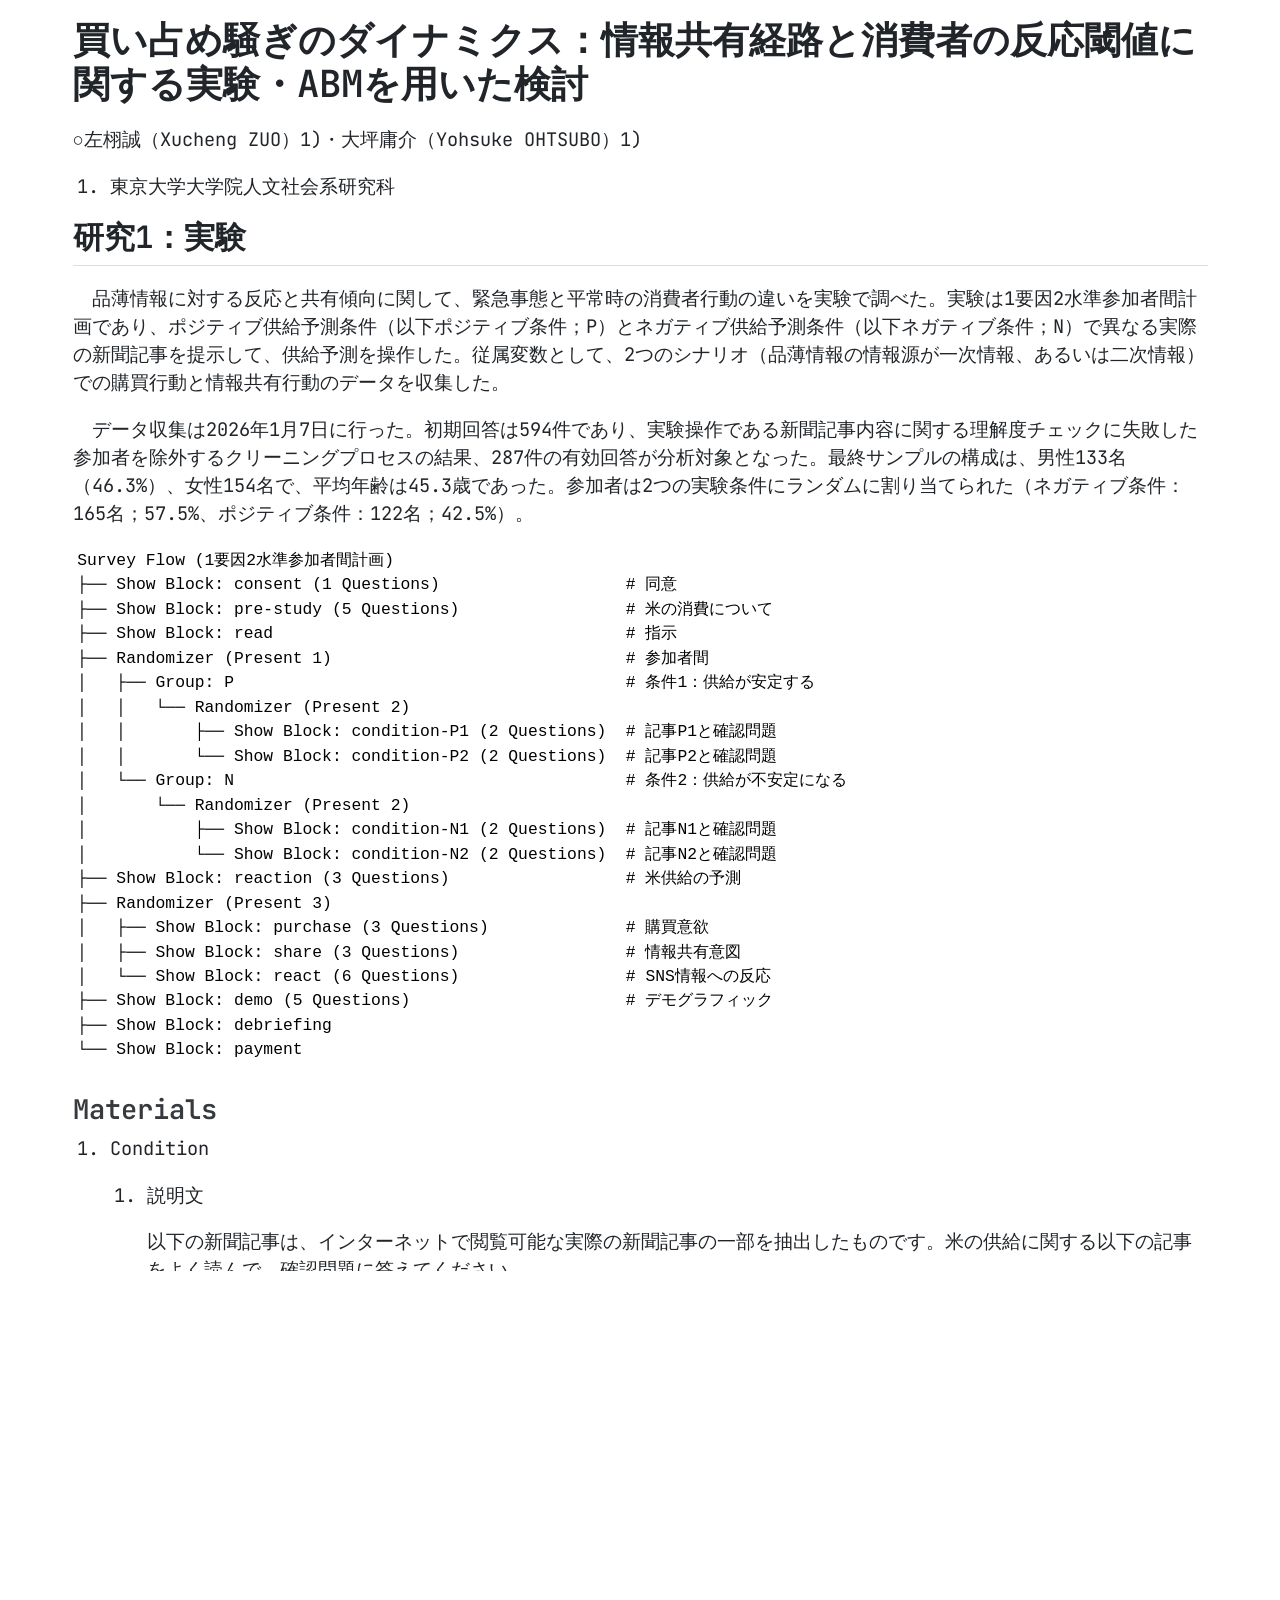
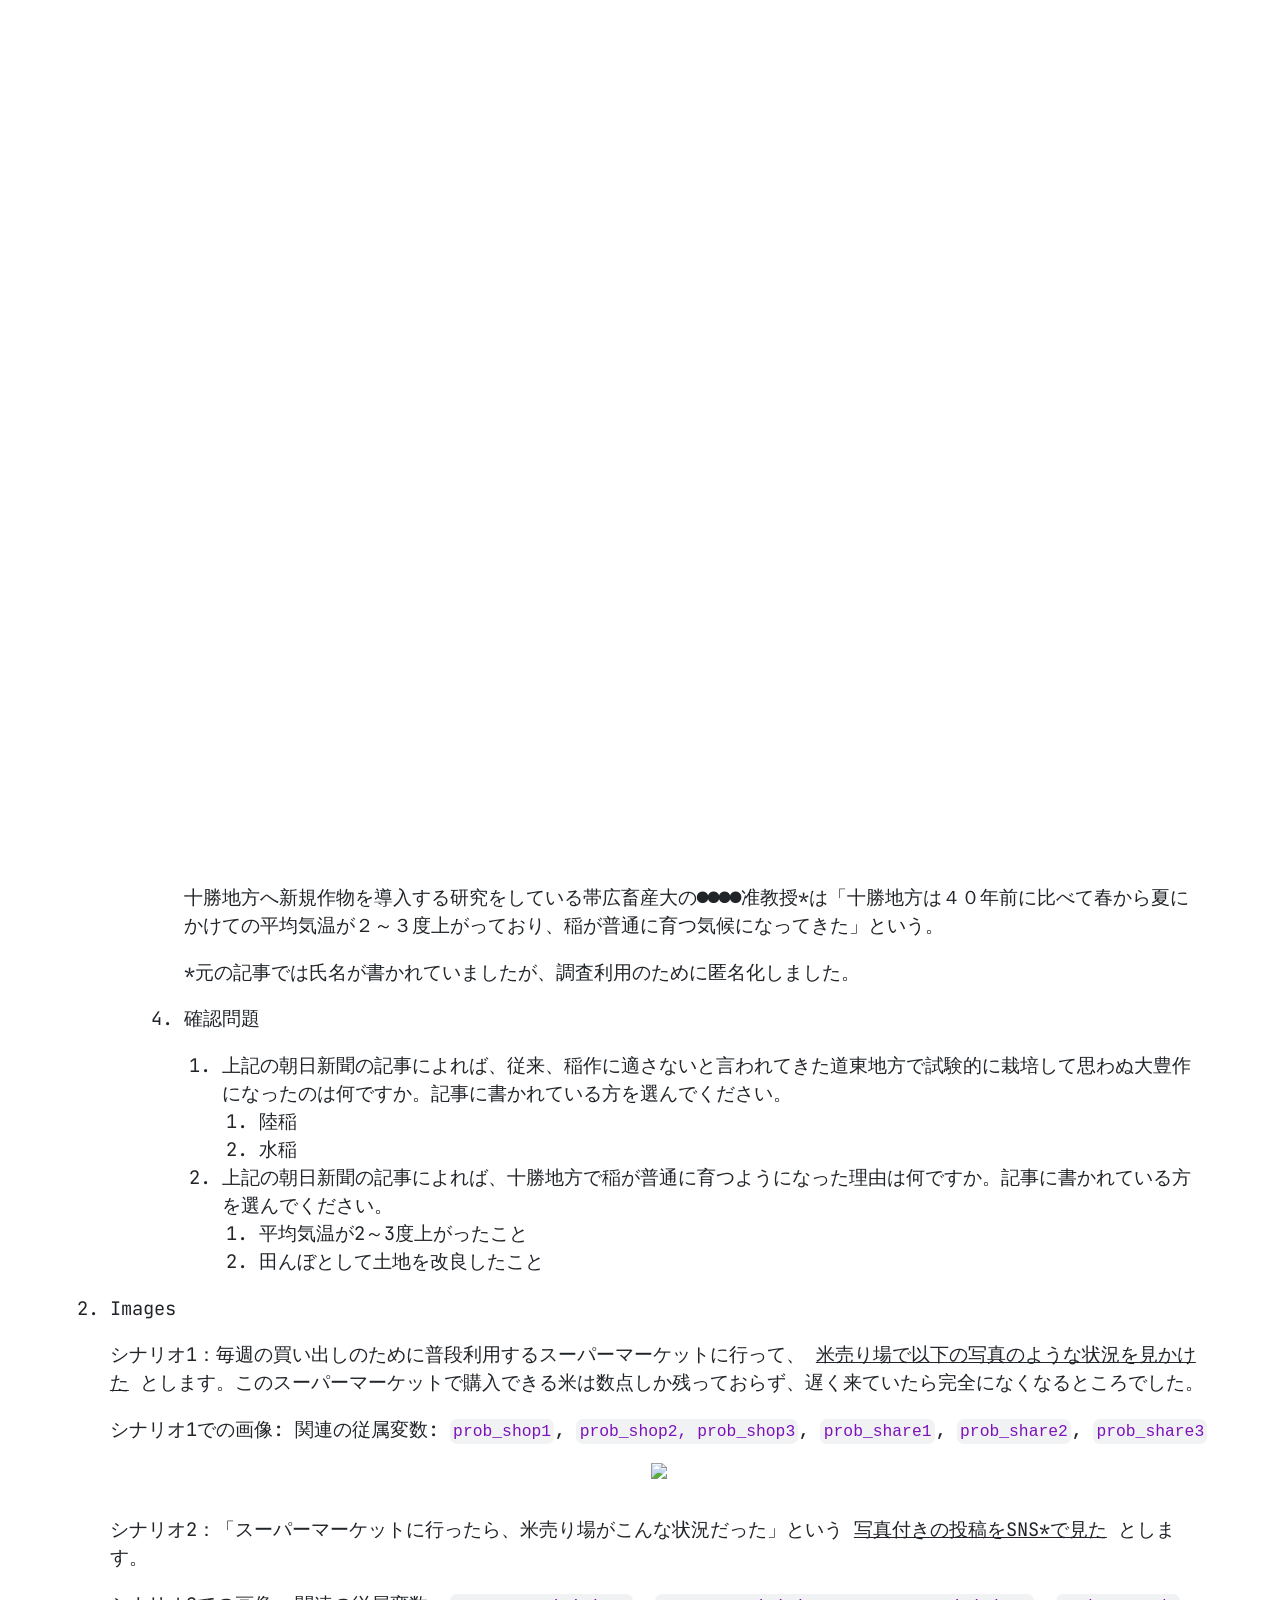
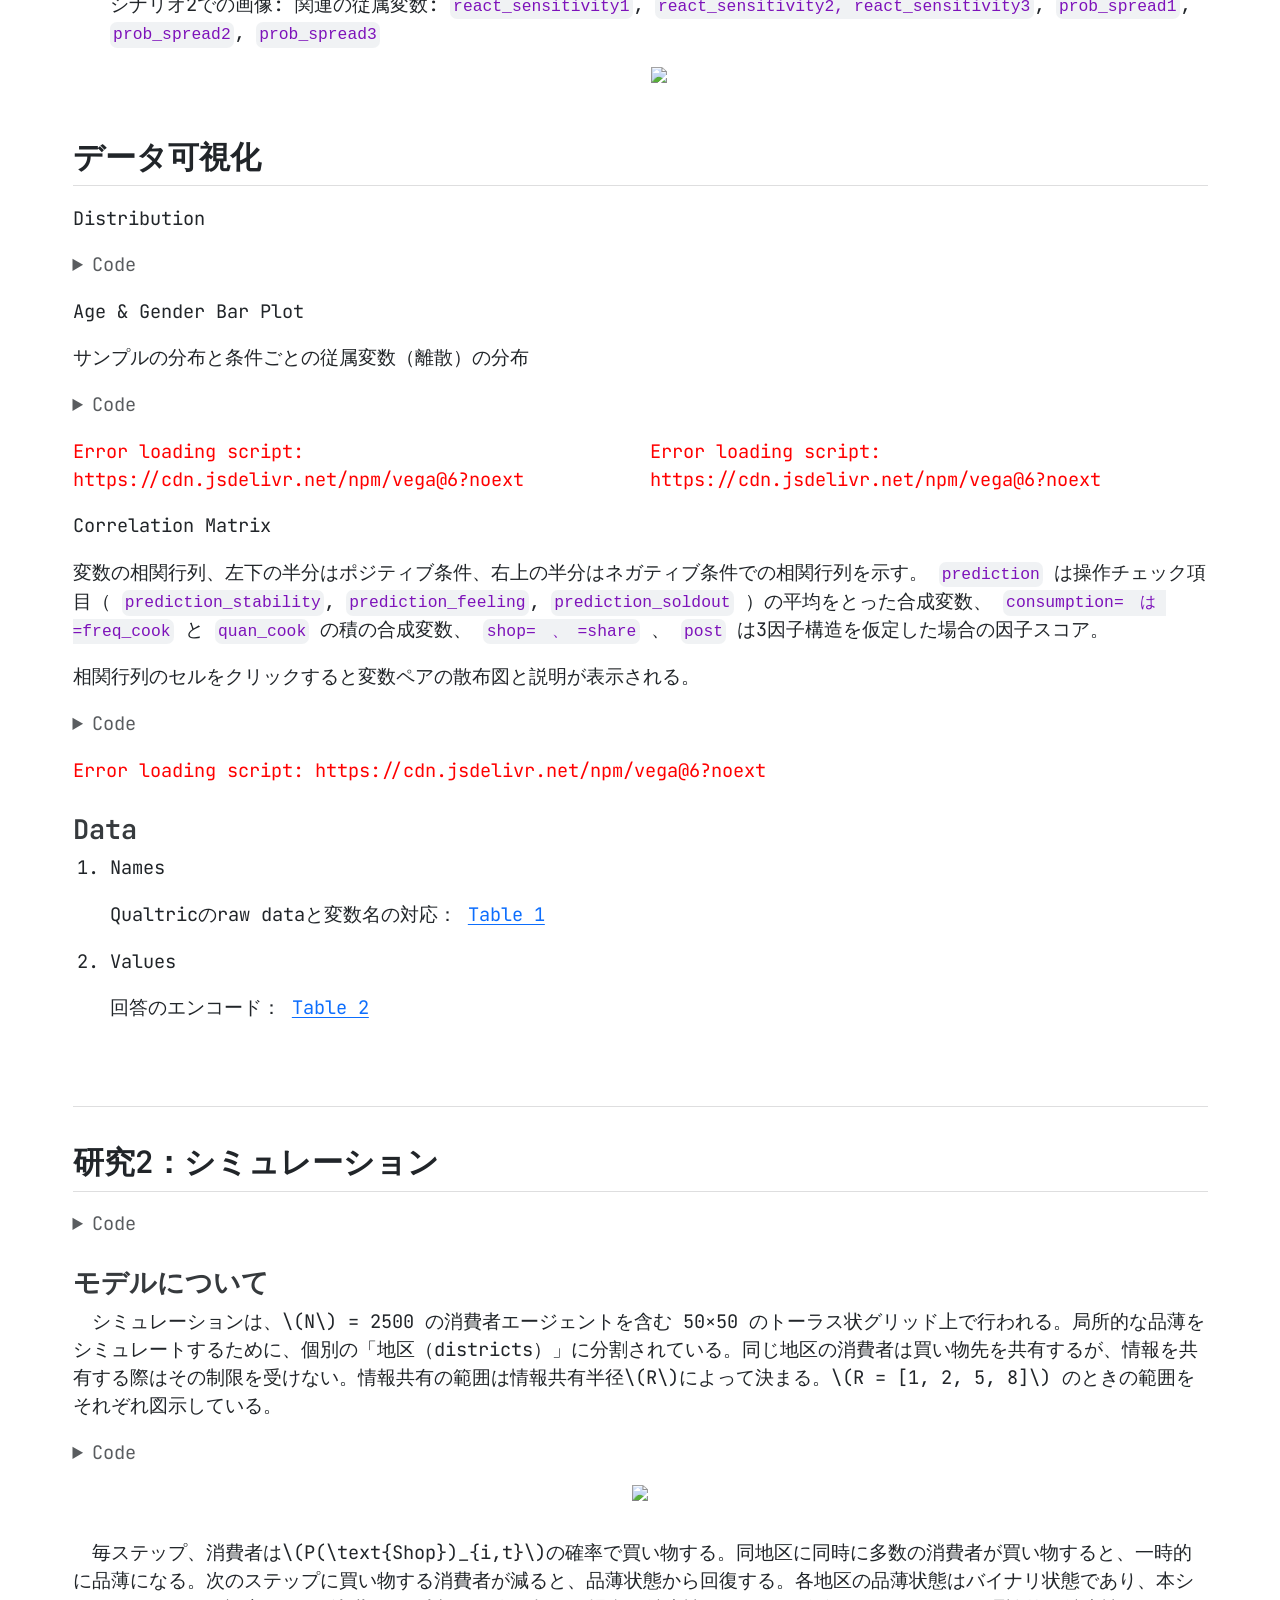
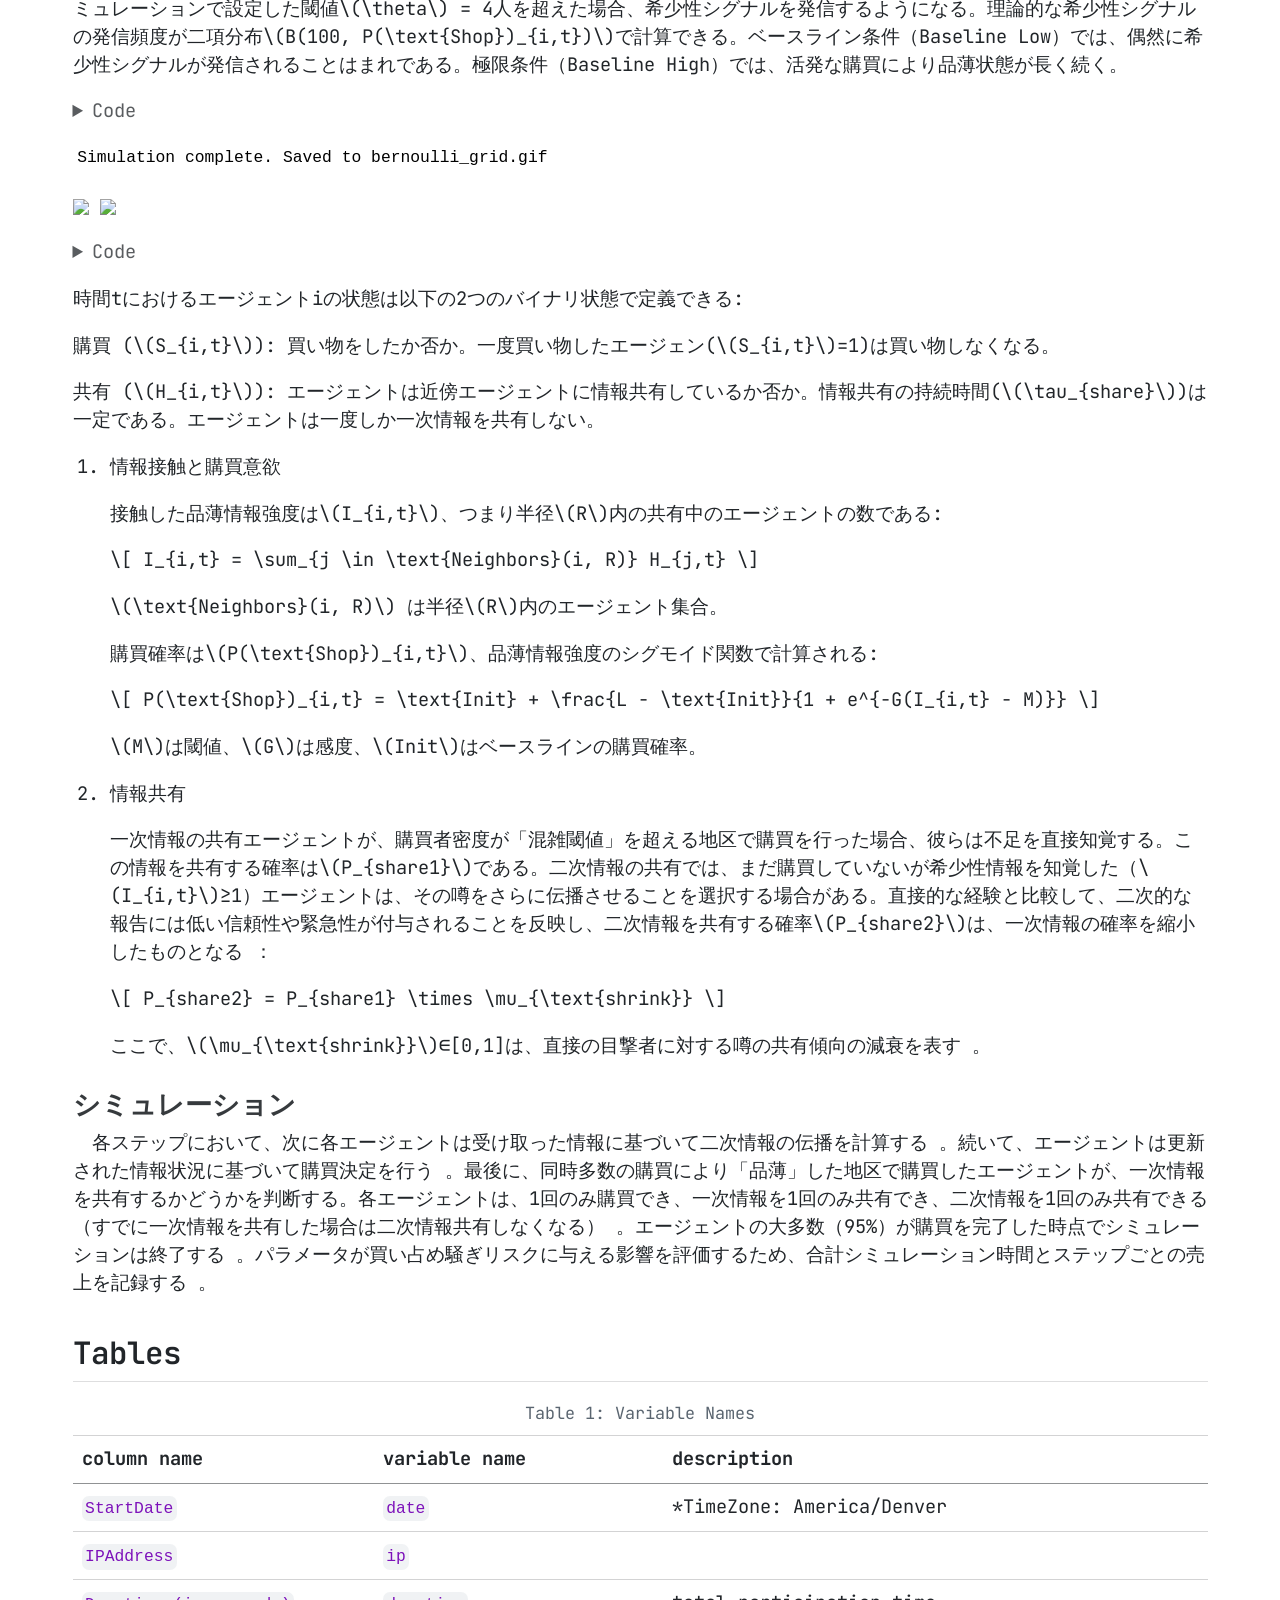
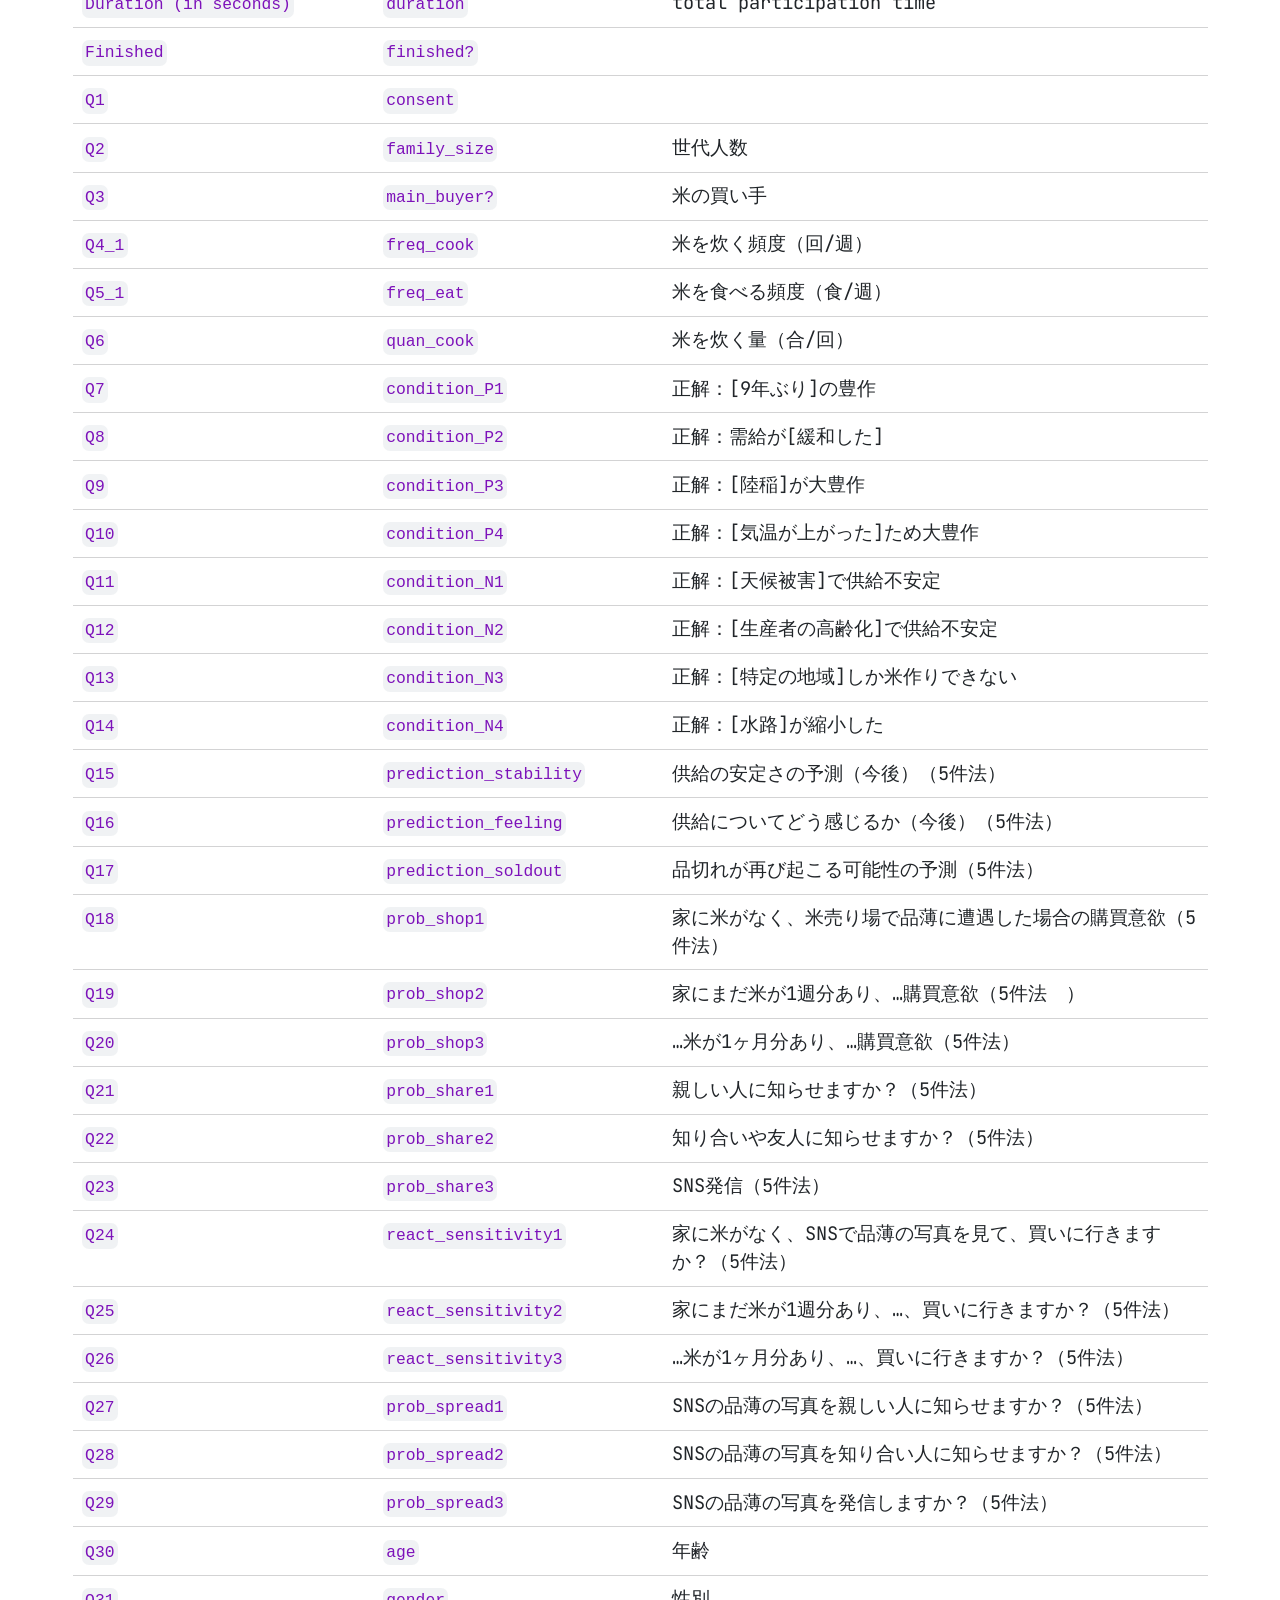
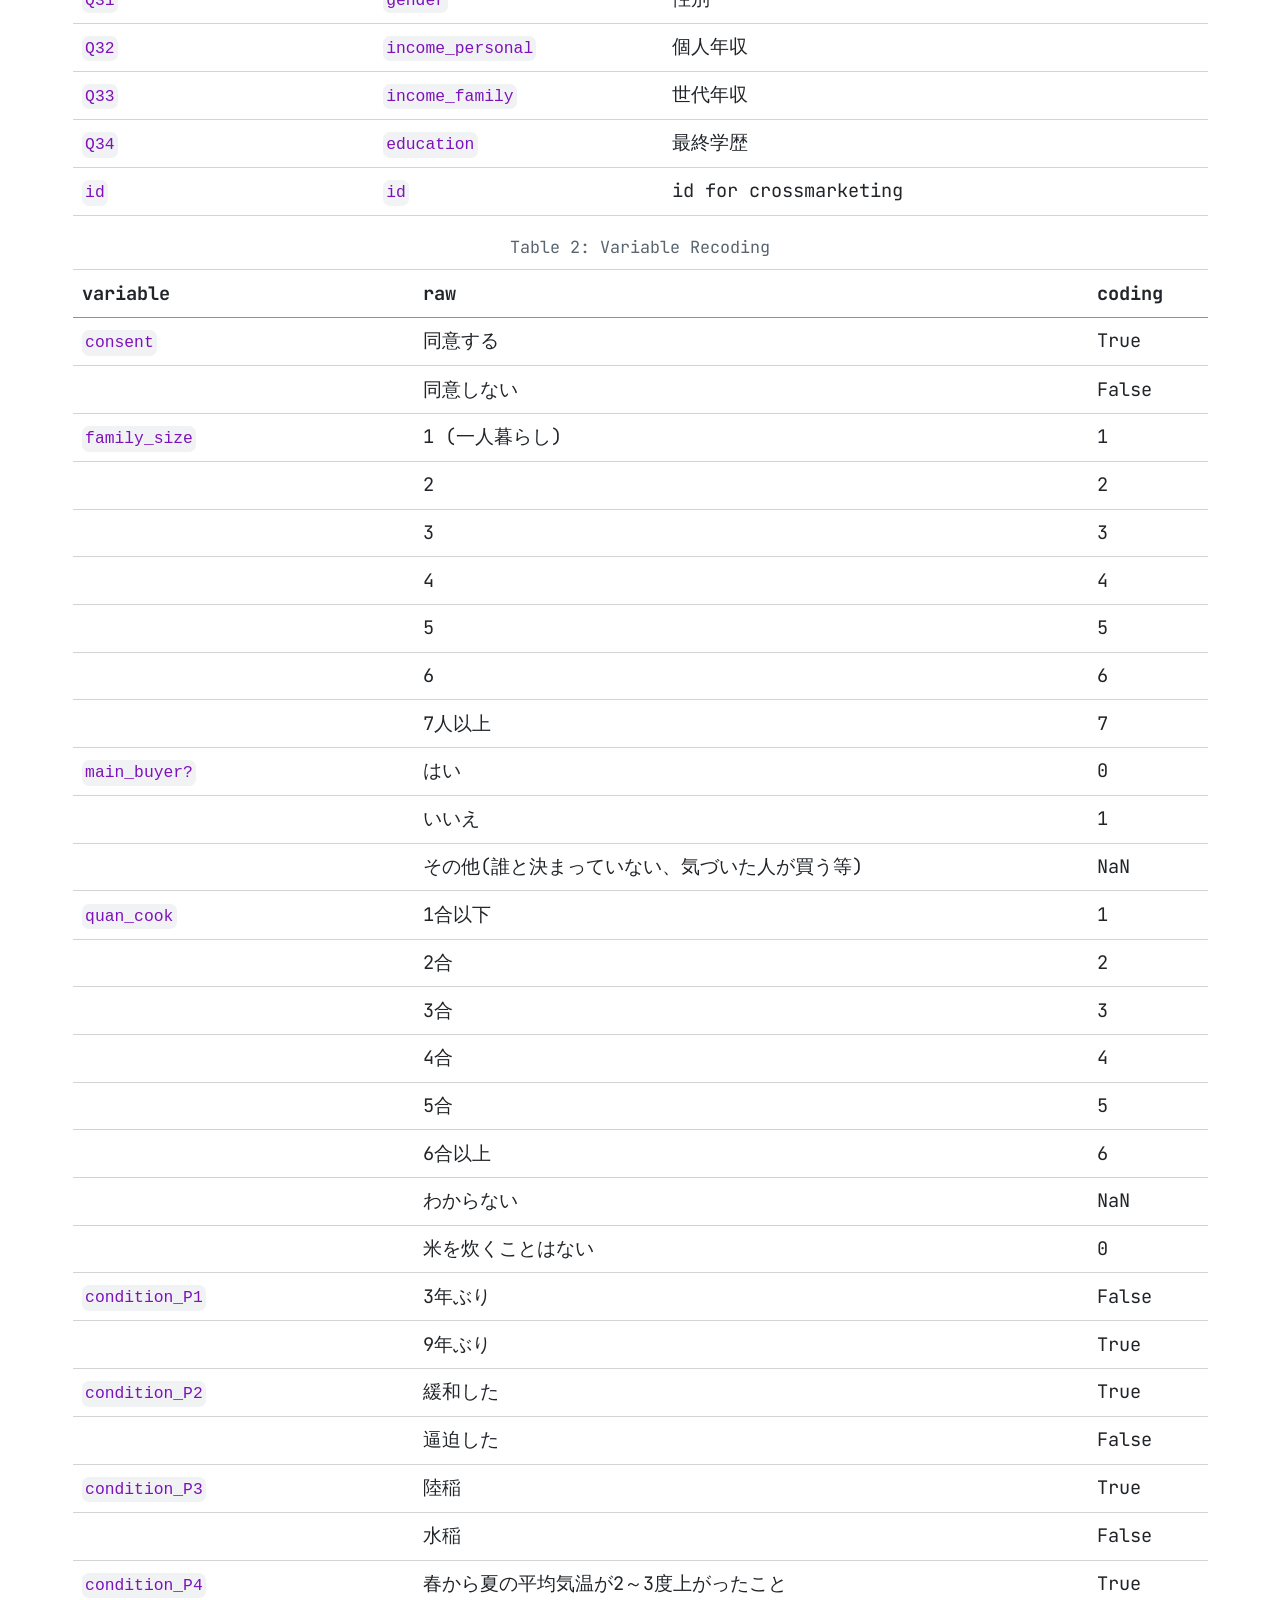
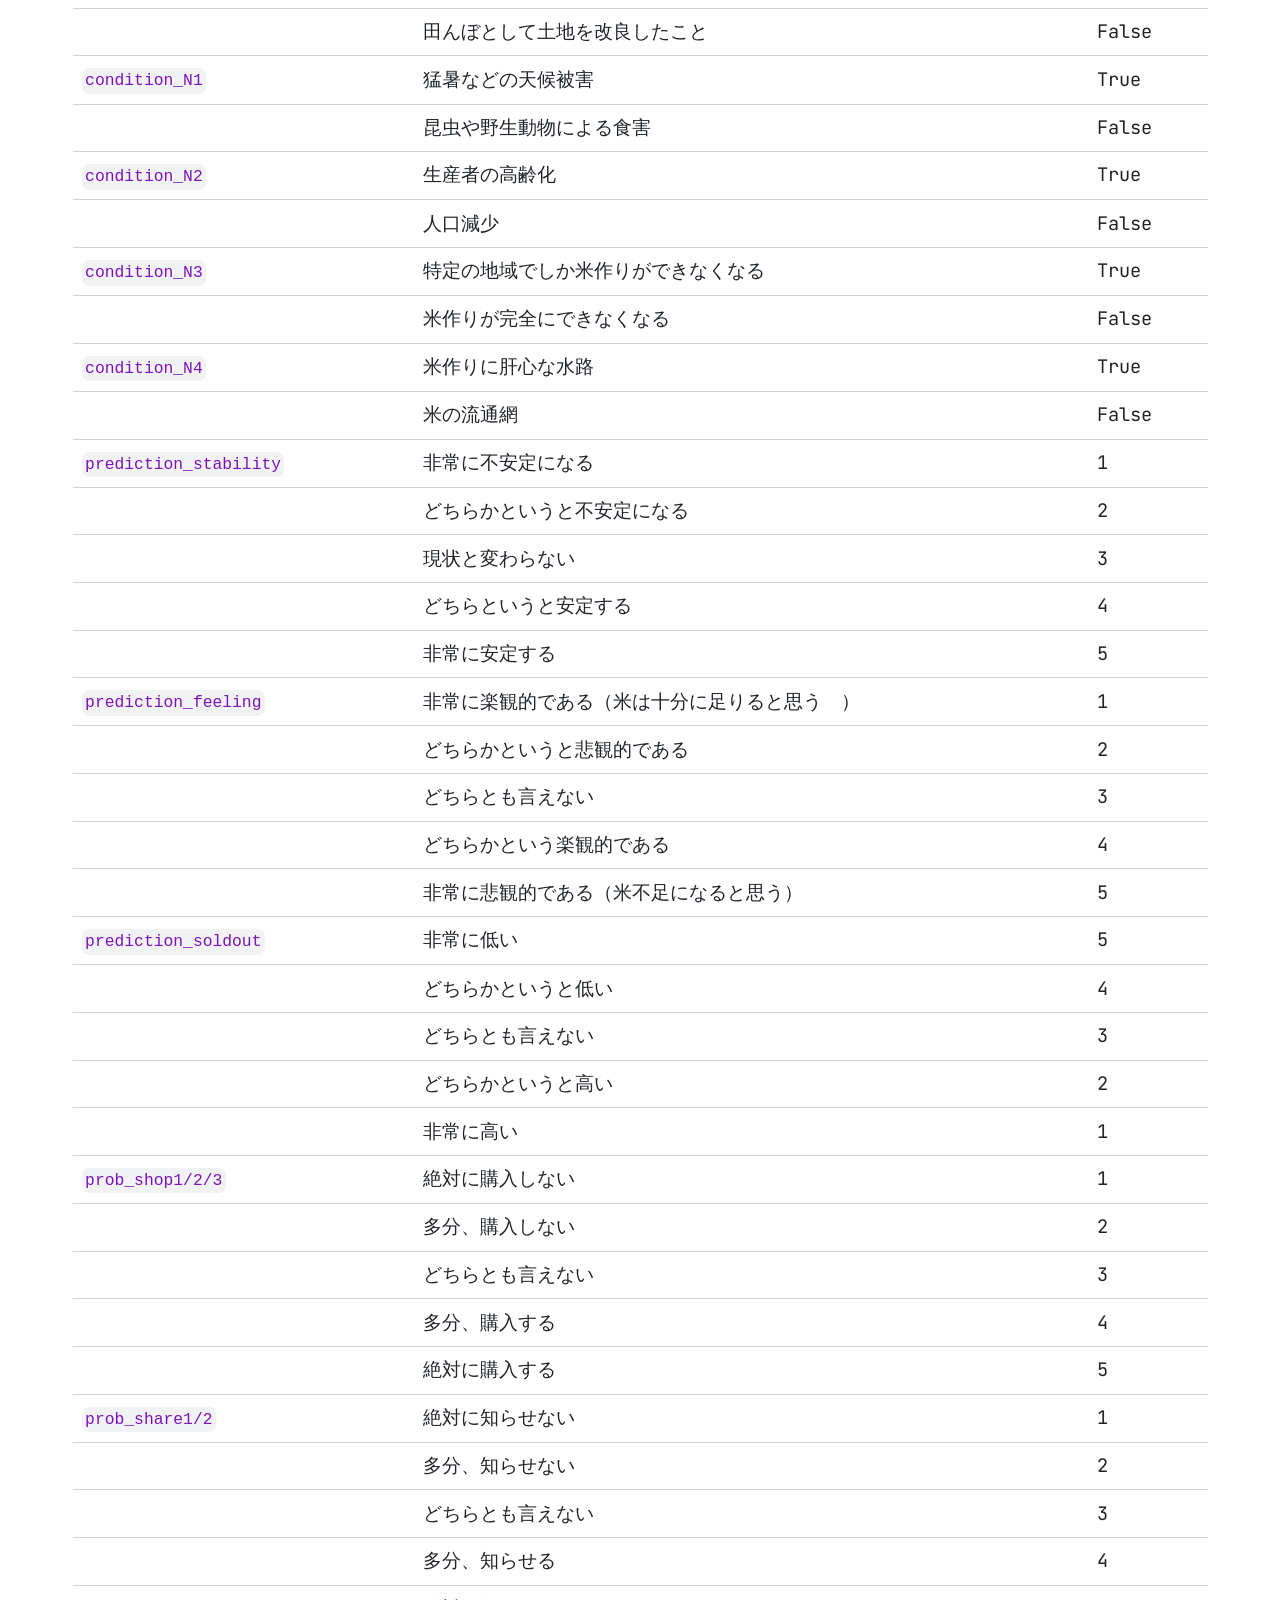
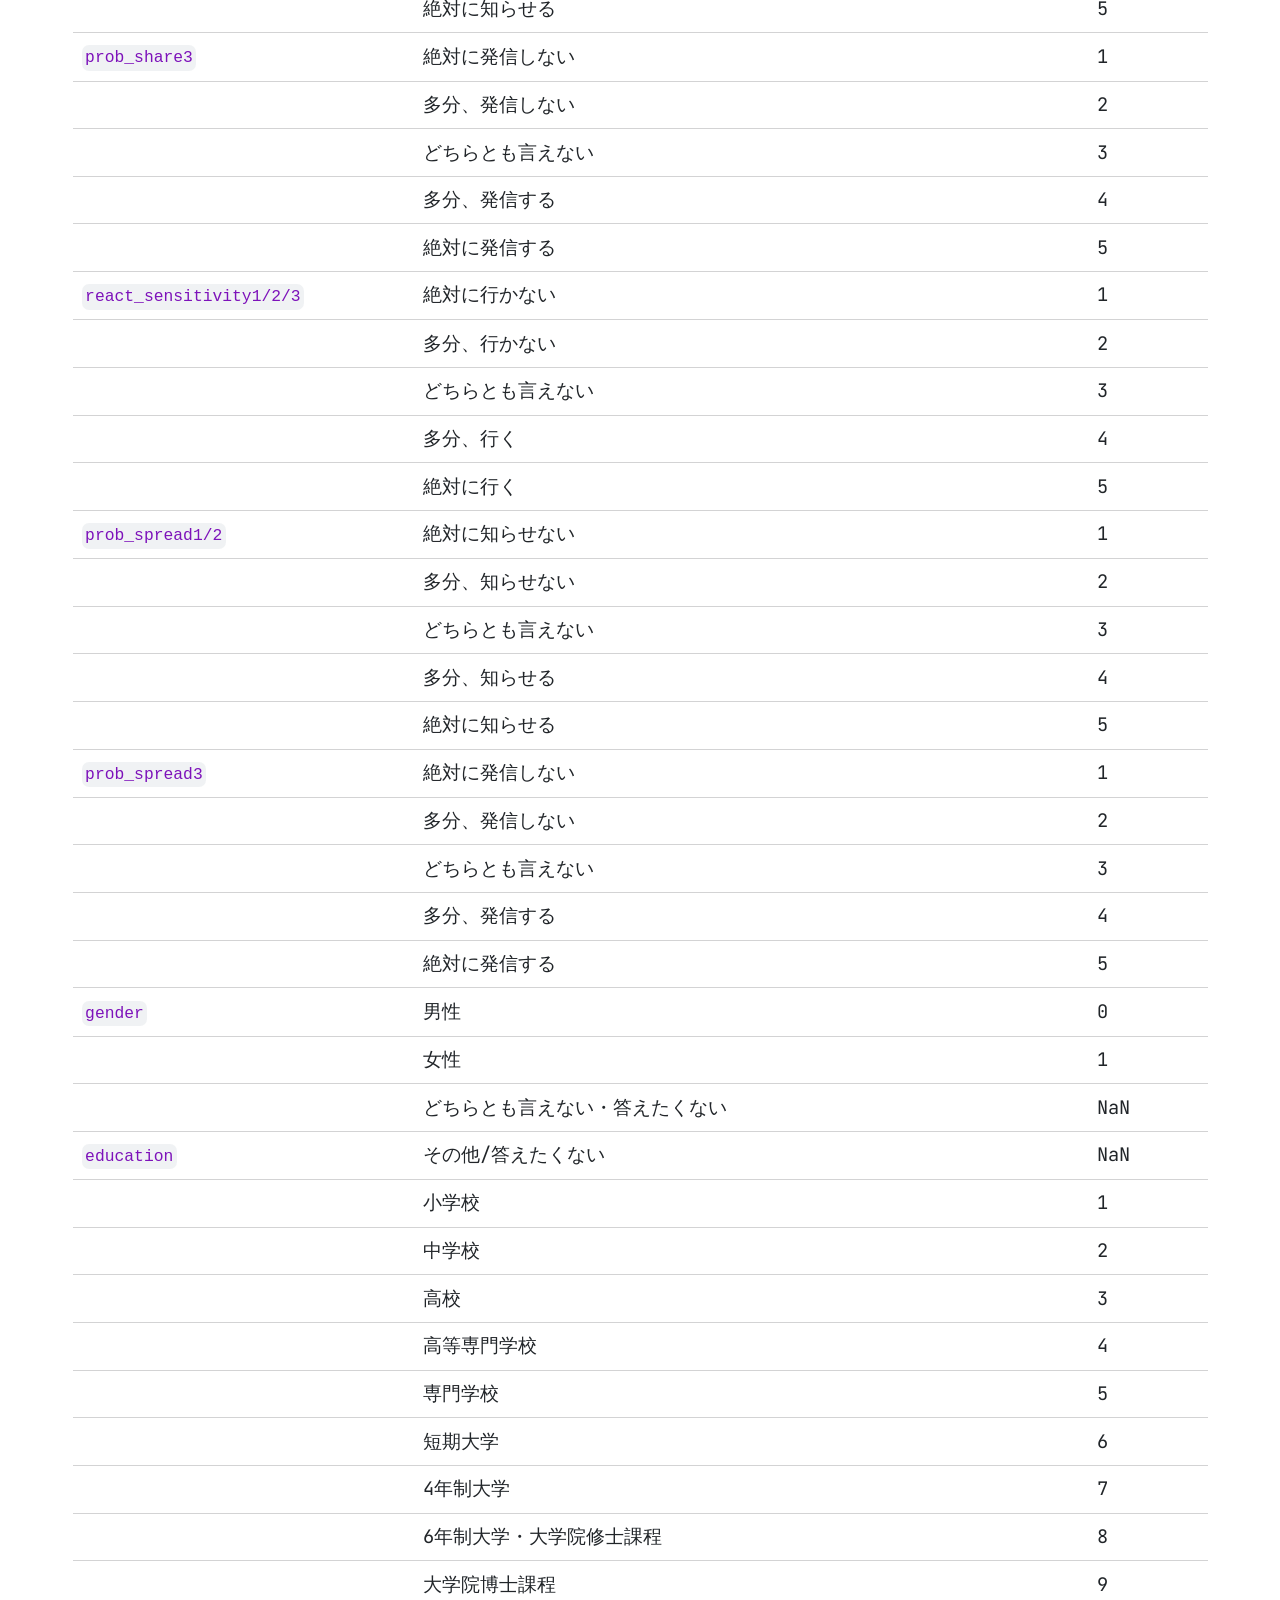
==== index.html @ 36f53fb5 "fix name and links" ====
<!DOCTYPE html>
<html xmlns="http://www.w3.org/1999/xhtml" lang="en" xml:lang="en"><head>

<meta charset="utf-8">
<meta name="generator" content="quarto-1.8.26">

<meta name="viewport" content="width=device-width, initial-scale=1.0, user-scalable=yes">


<title>index</title>
<style>
code{white-space: pre-wrap;}
span.smallcaps{font-variant: small-caps;}
div.columns{display: flex; gap: min(4vw, 1.5em);}
div.column{flex: auto; overflow-x: auto;}
div.hanging-indent{margin-left: 1.5em; text-indent: -1.5em;}
ul.task-list{list-style: none;}
ul.task-list li input[type="checkbox"] {
  width: 0.8em;
  margin: 0 0.8em 0.2em -1em; /* quarto-specific, see https://github.com/quarto-dev/quarto-cli/issues/4556 */ 
  vertical-align: middle;
}
/* CSS for syntax highlighting */
html { -webkit-text-size-adjust: 100%; }
pre > code.sourceCode { white-space: pre; position: relative; }
pre > code.sourceCode > span { display: inline-block; line-height: 1.25; }
pre > code.sourceCode > span:empty { height: 1.2em; }
.sourceCode { overflow: visible; }
code.sourceCode > span { color: inherit; text-decoration: inherit; }
div.sourceCode { margin: 1em 0; }
pre.sourceCode { margin: 0; }
@media screen {
div.sourceCode { overflow: auto; }
}
@media print {
pre > code.sourceCode { white-space: pre-wrap; }
pre > code.sourceCode > span { text-indent: -5em; padding-left: 5em; }
}
pre.numberSource code
  { counter-reset: source-line 0; }
pre.numberSource code > span
  { position: relative; left: -4em; counter-increment: source-line; }
pre.numberSource code > span > a:first-child::before
  { content: counter(source-line);
    position: relative; left: -1em; text-align: right; vertical-align: baseline;
    border: none; display: inline-block;
    -webkit-touch-callout: none; -webkit-user-select: none;
    -khtml-user-select: none; -moz-user-select: none;
    -ms-user-select: none; user-select: none;
    padding: 0 4px; width: 4em;
  }
pre.numberSource { margin-left: 3em;  padding-left: 4px; }
div.sourceCode
  {   }
@media screen {
pre > code.sourceCode > span > a:first-child::before { text-decoration: underline; }
}
</style>


<script src="https://cdn.jsdelivr.net/npm/jquery@3.5.1/dist/jquery.min.js" integrity="sha384-ZvpUoO/+PpLXR1lu4jmpXWu80pZlYUAfxl5NsBMWOEPSjUn/6Z/hRTt8+pR6L4N2" crossorigin="anonymous"></script><script src="index_files/libs/clipboard/clipboard.min.js"></script>
<script src="index_files/libs/quarto-html/quarto.js" type="module"></script>
<script src="index_files/libs/quarto-html/tabsets/tabsets.js" type="module"></script>
<script src="index_files/libs/quarto-html/axe/axe-check.js" type="module"></script>
<script src="index_files/libs/quarto-html/popper.min.js"></script>
<script src="index_files/libs/quarto-html/tippy.umd.min.js"></script>
<script src="index_files/libs/quarto-html/anchor.min.js"></script>
<link href="index_files/libs/quarto-html/tippy.css" rel="stylesheet">
<link href="index_files/libs/quarto-html/quarto-syntax-highlighting-587c61ba64f3a5504c4d52d930310e48.css" rel="stylesheet" id="quarto-text-highlighting-styles">
<script src="index_files/libs/bootstrap/bootstrap.min.js"></script>
<link href="index_files/libs/bootstrap/bootstrap-icons.css" rel="stylesheet">
<link href="index_files/libs/bootstrap/bootstrap-c8305aa1124e911d91c232827501b2ca.min.css" rel="stylesheet" append-hash="true" id="quarto-bootstrap" data-mode="light">
<script src="https://cdn.jsdelivr.net/npm/requirejs@2.3.6/require.min.js" integrity="sha384-c9c+LnTbwQ3aujuU7ULEPVvgLs+Fn6fJUvIGTsuu1ZcCf11fiEubah0ttpca4ntM sha384-6V1/AdqZRWk1KAlWbKBlGhN7VG4iE/yAZcO6NZPMF8od0vukrvr0tg4qY6NSrItx" crossorigin="anonymous"></script>

<script type="application/javascript">define('jquery', [],function() {return window.jQuery;})</script>
<link rel="preconnect" href="https://fonts.googleapis.com">
<link rel="preconnect" href="https://fonts.gstatic.com" crossorigin="">
<link href="https://fonts.googleapis.com/css2?family=JetBrains+Mono:wght@400;700&amp;family=Noto+Sans+JP:wght@400;700&amp;display=swap" rel="stylesheet">

<style>
  div.cell-output pre, 
  div.cell-output-stdout code {
    white-space: pre-wrap !important;
    word-break: break-word !important;
  }
  .dataTables_wrapper table td,
  .dataTables_wrapper table th {
    font-size: 0.85em !important; 
  }
  .dataTables_wrapper .dataTables_length,
  .dataTables_wrapper .dataTables_filter, 
  .dataTables_wrapper .dataTables_info, 
  .dataTables_wrapper .dataTables_paginate {
    font-size: 0.8em !important; 
  }
</style>

  <script src="https://cdnjs.cloudflare.com/polyfill/v3/polyfill.min.js?features=es6"></script>
  <script src="https://cdn.jsdelivr.net/npm/mathjax@3/es5/tex-chtml-full.js" type="text/javascript"></script>

<script type="text/javascript">
const typesetMath = (el) => {
  if (window.MathJax) {
    // MathJax Typeset
    window.MathJax.typeset([el]);
  } else if (window.katex) {
    // KaTeX Render
    var mathElements = el.getElementsByClassName("math");
    var macros = [];
    for (var i = 0; i < mathElements.length; i++) {
      var texText = mathElements[i].firstChild;
      if (mathElements[i].tagName == "SPAN" && texText && texText.data) {
        window.katex.render(texText.data, mathElements[i], {
          displayMode: mathElements[i].classList.contains('display'),
          throwOnError: false,
          macros: macros,
          fleqn: false
        });
      }
    }
  }
}
window.Quarto = {
  typesetMath
};
</script>

<link rel="stylesheet" href="../styles.css">
</head>

<body class="quarto-light">

<div id="quarto-content" class="page-columns page-rows-contents page-layout-full">

<main class="content column-page" id="quarto-document-content">

<header id="title-block-header" class="quarto-title-block default">
<div class="quarto-title">
<h1 class="title">買い占め騒ぎのダイナミクス：情報共有経路と消費者の反応閾値に関する実験・ABMを用いた検討</h1>
</div>



<div class="quarto-title-meta column-page">

    
  
    
  </div>
  


</header>


<p>○左栩誠（Xucheng ZUO）1)・大坪庸介（Yohsuke OHTSUBO）1)</p>
<ol type="1">
<li>東京大学大学院人文社会系研究科</li>
</ol>
<section id="研究1実験" class="level2">
<h2 class="anchored" data-anchor-id="研究1実験">研究1：実験</h2>
<p>　品薄情報に対する反応と共有傾向に関して、緊急事態と平常時の消費者行動の違いを実験で調べた。実験は1要因2水準参加者間計画であり、ポジティブ供給予測条件（以下ポジティブ条件；P）とネガティブ供給予測条件（以下ネガティブ条件；N）で異なる実際の新聞記事を提示して、供給予測を操作した。従属変数として、2つのシナリオ（品薄情報の情報源が一次情報、あるいは二次情報）での購買行動と情報共有行動のデータを収集した。</p>
<p>　データ収集は2026年1月7日に行った。初期回答は594件であり、実験操作である新聞記事内容に関する理解度チェックに失敗した参加者を除外するクリーニングプロセスの結果、287件の有効回答が分析対象となった。最終サンプルの構成は、男性133名（46.3%）、女性154名で、平均年齢は45.3歳であった。参加者は2つの実験条件にランダムに割り当てられた（ネガティブ条件：165名；57.5%、ポジティブ条件：122名；42.5%）。</p>
<pre class="example"><code>Survey Flow (1要因2水準参加者間計画)
├── Show Block: consent (1 Questions)                   # 同意
├── Show Block: pre-study (5 Questions)                 # 米の消費について
├── Show Block: read                                    # 指示
├── Randomizer (Present 1)                              # 参加者間
│   ├── Group: P                                        # 条件1：供給が安定する
│   │   └── Randomizer (Present 2)
│   │       ├── Show Block: condition-P1 (2 Questions)  # 記事P1と確認問題
│   │       └── Show Block: condition-P2 (2 Questions)  # 記事P2と確認問題
│   └── Group: N                                        # 条件2：供給が不安定になる
│       └── Randomizer (Present 2)
│           ├── Show Block: condition-N1 (2 Questions)  # 記事N1と確認問題
│           └── Show Block: condition-N2 (2 Questions)  # 記事N2と確認問題
├── Show Block: reaction (3 Questions)                  # 米供給の予測
├── Randomizer (Present 3)
│   ├── Show Block: purchase (3 Questions)              # 購買意欲
│   ├── Show Block: share (3 Questions)                 # 情報共有意図
│   └── Show Block: react (6 Questions)                 # SNS情報への反応
├── Show Block: demo (5 Questions)                      # デモグラフィック
├── Show Block: debriefing
└── Show Block: payment</code></pre>
<section id="materials" class="level3">
<h3 class="anchored" data-anchor-id="materials">Materials</h3>
<ol type="1">
<li><p>Condition</p>
<ol type="1">
<li><p>説明文</p>
<p>以下の新聞記事は、インターネットで閲覧可能な実際の新聞記事の一部を抽出したものです。米の供給に関する以下の記事をよく読んで、確認問題に答えてください。</p></li>
<li><p>ネガティブ</p>
<ol type="1">
<li><p>新米、増産下の値上がり 5キロ4000円台定着、供給リスク常態化</p>
<blockquote class="blockquote">
<p>Last access: 2025/11/24 URL: <a href="https://www.nikkei.com/article/DGKKZO92011740X11C25A0EA4000/" class="uri">https://www.nikkei.com/article/DGKKZO92011740X11C25A0EA4000/</a></p>
</blockquote>
<p>2025年10月18日 日本経済新聞 朝刊 5ページ</p>
<p>2025年産米の流通が本格化している。(中略)猛暑などで収穫量が見通しにくい年が続くうえ、農業人口も減少に歯止めがかからず供給リスクが常態化する。</p>
<p>(中略)</p>
<p>安定供給が年々見通しにくくなるとの懸念が背景にある。主産地は猛暑など天候被害に毎年見舞われ、収穫量の見極めが難しくなった。生産基盤もほころびつつある。高齢化でコメ作りの担い手の減少が止まらない。農水省によると、基幹的農業従事者数は24年が111万4000人。2000年(240万人)の半数以下だ。</p>
<p>(後略)</p></li>
<li><p>確認問題</p>
<ol type="1">
<li>上記の日本経済新聞の記事によれば、米の収穫量の見極めが難しくなったのはなぜですか。記事に書かれている方を選んでください。
<ol type="1">
<li>昆虫や野生動物による食害</li>
<li>猛暑などの天候被害</li>
</ol></li>
<li>上記の日本経済新聞の記事によれば、「コメ作りの担い手」が減少している原因は何ですか。記事に書かれている方を選んでください。
<ol type="1">
<li>生産者の高齢化</li>
<li>若者の農業離れ</li>
</ol></li>
</ol></li>
<li><p>平野部の米作、将来は不可能？　猛暑で適温超え　三重大研究グループ調査　／三重県</p>
<blockquote class="blockquote">
<p>Last access: 2025/11/25 URL: <a href="https://www.asahi.com/articles/ASTBG03NGTBGONFB004M.html" class="uri">https://www.asahi.com/articles/ASTBG03NGTBGONFB004M.html</a></p>
</blockquote>
<p>2025年10月15日 朝日新聞 朝刊 三重全県・１地方 025ページ</p>
<p>これ以上、温暖化が進むと、県内では将来、特定の地域でしか米作りができなくなるかもしれない。そんなデータを、三重大学大学院生物資源学研究科の●●●●教授*（作物学）の研究グループがまとめた。</p>
<p>（中略）</p>
<p>●●教授は「コシヒカリの場合、成長に最適な平均気温は２４～２５度程度。平野部では明らかに上回っており、今後も異常気象が続くと平野部での米作はますます困難になる」と危機感を抱く。</p>
<p>（中略）</p>
<p>政府の減反政策に伴い、肝心な水路の規模は縮小化してきた。●●教授は「現在の米作システムで増産につなげられるかどうかは難しい。点在している農地を集約化し、水を有効活用できる仕組みを整えるなど、安定的な食糧供給に向けて、米作システムを改めて見直す必要がある」と提案している。</p>
<p>*元の記事では氏名が書かれていましたが、調査利用のために匿名化しました。</p></li>
<li><p>確認問題</p>
<ol type="1">
<li>上記の朝日新聞の記事によれば、温暖化が進むと三重県での米作りにどのような影響が出ますか。記事に書かれている方を選んでください。
<ol type="1">
<li>特定の地域でしか米作りができなくなる</li>
<li>米作りが完全にできなくなる</li>
</ol></li>
<li>上記の朝日新聞の記事によれば、減反政策により三重県内で縮小化してきたのは何ですか。記事に書かれている方を選んでください。
<ol type="1">
<li>米作りに肝心な水路</li>
<li>米の流通網</li>
</ol></li>
</ol></li>
</ol></li>
<li><p>ポジティブ</p>
<ol type="1">
<li><p>コメ価格に先安観、10月見通し指数、需給緩和で、4カ月ぶり低水準</p>
<blockquote class="blockquote">
<p>Last access: 2025/11/25 URL: <a href="https://www.nikkei.com/article/DGKKZO92495280Q5A111C2QM8000/" class="uri">https://www.nikkei.com/article/DGKKZO92495280Q5A111C2QM8000/</a></p>
</blockquote>
<p>2025年11月11日 日本経済新聞 朝刊 23ページ</p>
<p>(中略)</p>
<p>2025年産米の収穫量が前年比で大幅増となる見通しとなり、需給が緩和し価格が下がるとの見方が広がった。農林水産省が10月発表した25年産の主食用米の収穫量見通しは前年比10.1%増の747万7000トン(1.7ミリメートルのふるい目幅ベース)だった。16年産(749万6000トン)以来、9年ぶりの高水準となる。</p>
<p>(中略)</p>
<p>向こう3ヵ月の需給見通し判断DIは35だった。前月から10ポイント低下し、22年3月調査(34)以来、3年7カ月ぶりの低水準だった。低下は2カ月連続。需給DIは100に近づくほど逼迫(ひっぱく)し、0に近づくほど緩和を意味する。</p></li>
<li><p>確認問題</p>
<ol type="1">
<li>上記の日本経済新聞の記事によれば、2025年産米の収穫量は何年ぶりの高水準になりますか。正しい方を選んでください。
<ol type="1">
<li>3年ぶり</li>
<li>9年ぶり</li>
</ol></li>
<li>上記の日本経済新聞の記事によれば、需要見通し判断DIが前月から10ポイント低下したとあります。これは需給がどうなったということですか。正しい方を選んでください。
<ol type="1">
<li>緩和した</li>
<li>逼迫した</li>
</ol></li>
</ol></li>
<li><p>道東、「陸稲」栽培に熱視線　冷涼な気候でも一定の収穫量確保　／北海道</p>
<blockquote class="blockquote">
<p>Last access: 2025/11/25 URL: <a href="https://www.asahi.com/articles/ASTBG3HJLTBGIIPE009M.html" class="uri">https://www.asahi.com/articles/ASTBG3HJLTBGIIPE009M.html</a></p>
</blockquote>
<p>2025年10月15日 朝日新聞 朝刊 北海道総合 027ページ</p>
<p>冷涼な気候のため、過去には冷害による凶作にたびたび見舞われ、稲作にはあまり適さないと言われてきた道東地方で、畑で稲を育てる「陸稲（りくとう）」栽培への注目が高まっている。十勝地方の農家では昨年から試験的に栽培したところ「思わぬ大豊作」。オホーツク地方には、栽培方法の工夫で、ここ数年、一定の収穫量を確保している農家も出てきている。</p>
<p>（中略）</p>
<p>十勝地方へ新規作物を導入する研究をしている帯広畜産大の●●●●准教授*は「十勝地方は４０年前に比べて春から夏にかけての平均気温が２～３度上がっており、稲が普通に育つ気候になってきた」という。</p>
<p>*元の記事では氏名が書かれていましたが、調査利用のために匿名化しました。</p></li>
<li><p>確認問題</p>
<ol type="1">
<li>上記の朝日新聞の記事によれば、従来、稲作に適さないと言われてきた道東地方で試験的に栽培して思わぬ大豊作になったのは何ですか。記事に書かれている方を選んでください。
<ol type="1">
<li>陸稲</li>
<li>水稲</li>
</ol></li>
<li>上記の朝日新聞の記事によれば、十勝地方で稲が普通に育つようになった理由は何ですか。記事に書かれている方を選んでください。
<ol type="1">
<li>平均気温が2～3度上がったこと</li>
<li>田んぼとして土地を改良したこと</li>
</ol></li>
</ol></li>
</ol></li>
</ol></li>
<li><p>Images</p>
<p>シナリオ1：毎週の買い出しのために普段利用するスーパーマーケットに行って、 <u>米売り場で以下の写真のような状況を見かけた</u> とします。このスーパーマーケットで購入できる米は数点しか残っておらず、遅く来ていたら完全になくなるところでした。</p>
<p>シナリオ1での画像: 関連の従属変数: <code class="verbatim">prob_shop1</code>, <code class="verbatim">prob_shop2, prob_shop3</code>, <code class="verbatim">prob_share1</code>, <code class="verbatim">prob_share2</code>, <code class="verbatim">prob_share3</code></p>
<div class="quarto-figure quarto-figure-center">
<figure class="figure">
<p><img src="materials/images/shelf.png" class="img-fluid quarto-figure quarto-figure-center figure-img" width="300"></p>
</figure>
</div>
<p>シナリオ2：「スーパーマーケットに行ったら、米売り場がこんな状況だった」という <u>写真付きの投稿をSNS*で見た</u> とします。</p>
<p>シナリオ2での画像: 関連の従属変数: <code class="verbatim">react_sensitivity1</code>, <code class="verbatim">react_sensitivity2, react_sensitivity3</code>, <code class="verbatim">prob_spread1</code>, <code class="verbatim">prob_spread2</code>, <code class="verbatim">prob_spread3</code></p>
<div class="quarto-figure quarto-figure-center">
<figure class="figure">
<p><img src="materials/images/shelf_SNS_bar_neutral.png" class="img-fluid quarto-figure quarto-figure-center figure-img" width="300"></p>
</figure>
</div></li>
</ol>
</section>
</section>
<section id="データ可視化" class="level2" header-args:python=":session test :async :results silent">
<h2 header-args:python=":session test :async :results silent" class="anchored" data-anchor-id="データ可視化">データ可視化</h2>
<p>Distribution</p>
<div id="442c1bd8" class="cell" data-execution_count="1">
<details class="code-fold">
<summary>Code</summary>
<div class="code-copy-outer-scaffold"><div class="sourceCode cell-code" id="cb2"><pre class="sourceCode python code-with-copy"><code class="sourceCode python"><span id="cb2-1"><a href="#cb2-1" aria-hidden="true" tabindex="-1"></a><span class="im">import</span> pandas <span class="im">as</span> pd</span>
<span id="cb2-2"><a href="#cb2-2" aria-hidden="true" tabindex="-1"></a><span class="im">import</span> numpy <span class="im">as</span> np</span>
<span id="cb2-3"><a href="#cb2-3" aria-hidden="true" tabindex="-1"></a><span class="im">import</span> altair <span class="im">as</span> alt</span>
<span id="cb2-4"><a href="#cb2-4" aria-hidden="true" tabindex="-1"></a></span>
<span id="cb2-5"><a href="#cb2-5" aria-hidden="true" tabindex="-1"></a><span class="co"># Prepare Data</span></span>
<span id="cb2-6"><a href="#cb2-6" aria-hidden="true" tabindex="-1"></a>data <span class="op">=</span> pd.read_csv(<span class="st">"data/data_final.csv"</span>)</span>
<span id="cb2-7"><a href="#cb2-7" aria-hidden="true" tabindex="-1"></a>meta_data <span class="op">=</span> pd.read_csv(<span class="st">"data/meta_data.csv"</span>)</span></code></pre></div><button title="Copy to Clipboard" class="code-copy-button"><i class="bi"></i></button></div>
</details>
</div>
<p>Age &amp; Gender Bar Plot</p>
<p>サンプルの分布と条件ごとの従属変数（離散）の分布</p>
<details class="code-fold">
<summary>Code</summary>
<div class="code-copy-outer-scaffold"><div class="sourceCode cell-code" id="cb3"><pre class="sourceCode python code-with-copy"><code class="sourceCode python"><span id="cb3-1"><a href="#cb3-1" aria-hidden="true" tabindex="-1"></a><span class="co"># 2. Selection Logic</span></span>
<span id="cb3-2"><a href="#cb3-2" aria-hidden="true" tabindex="-1"></a>brush <span class="op">=</span> alt.selection_interval(</span>
<span id="cb3-3"><a href="#cb3-3" aria-hidden="true" tabindex="-1"></a>    encodings<span class="op">=</span>[<span class="st">'x'</span>],</span>
<span id="cb3-4"><a href="#cb3-4" aria-hidden="true" tabindex="-1"></a>    name<span class="op">=</span><span class="st">'brush'</span>,</span>
<span id="cb3-5"><a href="#cb3-5" aria-hidden="true" tabindex="-1"></a>    mark<span class="op">=</span>{</span>
<span id="cb3-6"><a href="#cb3-6" aria-hidden="true" tabindex="-1"></a>        <span class="st">"stroke"</span>: <span class="st">"black"</span>,      </span>
<span id="cb3-7"><a href="#cb3-7" aria-hidden="true" tabindex="-1"></a>        <span class="st">"strokeWidth"</span>: <span class="dv">2</span>,       </span>
<span id="cb3-8"><a href="#cb3-8" aria-hidden="true" tabindex="-1"></a>        <span class="st">"strokeDash"</span>: [<span class="dv">3</span>, <span class="dv">3</span>],   </span>
<span id="cb3-9"><a href="#cb3-9" aria-hidden="true" tabindex="-1"></a>        <span class="st">"fill"</span>: <span class="st">"gray"</span>,         </span>
<span id="cb3-10"><a href="#cb3-10" aria-hidden="true" tabindex="-1"></a>        <span class="st">"fillOpacity"</span>: <span class="fl">0.1</span>      </span>
<span id="cb3-11"><a href="#cb3-11" aria-hidden="true" tabindex="-1"></a>    }</span>
<span id="cb3-12"><a href="#cb3-12" aria-hidden="true" tabindex="-1"></a>)</span>
<span id="cb3-13"><a href="#cb3-13" aria-hidden="true" tabindex="-1"></a></span>
<span id="cb3-14"><a href="#cb3-14" aria-hidden="true" tabindex="-1"></a><span class="co"># 3. Base Chart</span></span>
<span id="cb3-15"><a href="#cb3-15" aria-hidden="true" tabindex="-1"></a>base <span class="op">=</span> alt.Chart(data)</span>
<span id="cb3-16"><a href="#cb3-16" aria-hidden="true" tabindex="-1"></a></span>
<span id="cb3-17"><a href="#cb3-17" aria-hidden="true" tabindex="-1"></a><span class="co"># --- TOP CHART: Histogram ---</span></span>
<span id="cb3-18"><a href="#cb3-18" aria-hidden="true" tabindex="-1"></a></span>
<span id="cb3-19"><a href="#cb3-19" aria-hidden="true" tabindex="-1"></a>bin_params <span class="op">=</span> alt.Bin(maxbins<span class="op">=</span><span class="dv">20</span>)</span>
<span id="cb3-20"><a href="#cb3-20" aria-hidden="true" tabindex="-1"></a>hist_width <span class="op">=</span> <span class="dv">300</span></span>
<span id="cb3-21"><a href="#cb3-21" aria-hidden="true" tabindex="-1"></a></span>
<span id="cb3-22"><a href="#cb3-22" aria-hidden="true" tabindex="-1"></a><span class="co"># A. Calculate Counts &amp; Bin Centers</span></span>
<span id="cb3-23"><a href="#cb3-23" aria-hidden="true" tabindex="-1"></a>base_binned <span class="op">=</span> base.transform_bin(</span>
<span id="cb3-24"><a href="#cb3-24" aria-hidden="true" tabindex="-1"></a>    <span class="st">'bin_age'</span>, field<span class="op">=</span><span class="st">'age'</span>, <span class="bu">bin</span><span class="op">=</span>bin_params</span>
<span id="cb3-25"><a href="#cb3-25" aria-hidden="true" tabindex="-1"></a>).transform_joinaggregate(</span>
<span id="cb3-26"><a href="#cb3-26" aria-hidden="true" tabindex="-1"></a>    bin_count<span class="op">=</span><span class="st">'count()'</span>,</span>
<span id="cb3-27"><a href="#cb3-27" aria-hidden="true" tabindex="-1"></a>    groupby<span class="op">=</span>[<span class="st">'bin_age'</span>]</span>
<span id="cb3-28"><a href="#cb3-28" aria-hidden="true" tabindex="-1"></a>)</span>
<span id="cb3-29"><a href="#cb3-29" aria-hidden="true" tabindex="-1"></a></span>
<span id="cb3-30"><a href="#cb3-30" aria-hidden="true" tabindex="-1"></a><span class="co"># B. Visible Histogram Bars</span></span>
<span id="cb3-31"><a href="#cb3-31" aria-hidden="true" tabindex="-1"></a>age_bars <span class="op">=</span> base_binned.mark_bar(</span>
<span id="cb3-32"><a href="#cb3-32" aria-hidden="true" tabindex="-1"></a>    color<span class="op">=</span><span class="st">'white'</span>,</span>
<span id="cb3-33"><a href="#cb3-33" aria-hidden="true" tabindex="-1"></a>    stroke<span class="op">=</span><span class="st">'black'</span>,</span>
<span id="cb3-34"><a href="#cb3-34" aria-hidden="true" tabindex="-1"></a>    strokeWidth<span class="op">=</span><span class="dv">3</span></span>
<span id="cb3-35"><a href="#cb3-35" aria-hidden="true" tabindex="-1"></a>).encode(</span>
<span id="cb3-36"><a href="#cb3-36" aria-hidden="true" tabindex="-1"></a>    x<span class="op">=</span>alt.X(<span class="st">'age:Q'</span>, <span class="bu">bin</span><span class="op">=</span>bin_params, title<span class="op">=</span><span class="va">None</span>, axis<span class="op">=</span>alt.Axis(ticks<span class="op">=</span><span class="va">False</span>, labelPadding<span class="op">=</span><span class="dv">5</span>)),</span>
<span id="cb3-37"><a href="#cb3-37" aria-hidden="true" tabindex="-1"></a>    y<span class="op">=</span>alt.Y(<span class="st">'count()'</span>, title<span class="op">=</span><span class="va">None</span>, axis<span class="op">=</span><span class="va">None</span>)</span>
<span id="cb3-38"><a href="#cb3-38" aria-hidden="true" tabindex="-1"></a>).properties(</span>
<span id="cb3-39"><a href="#cb3-39" aria-hidden="true" tabindex="-1"></a>    width<span class="op">=</span>hist_width,</span>
<span id="cb3-40"><a href="#cb3-40" aria-hidden="true" tabindex="-1"></a>    height<span class="op">=</span><span class="dv">150</span></span>
<span id="cb3-41"><a href="#cb3-41" aria-hidden="true" tabindex="-1"></a>)</span>
<span id="cb3-42"><a href="#cb3-42" aria-hidden="true" tabindex="-1"></a></span>
<span id="cb3-43"><a href="#cb3-43" aria-hidden="true" tabindex="-1"></a><span class="co"># C. Histogram Labels (Text)</span></span>
<span id="cb3-44"><a href="#cb3-44" aria-hidden="true" tabindex="-1"></a>text_data_hist <span class="op">=</span> base_binned.transform_aggregate(</span>
<span id="cb3-45"><a href="#cb3-45" aria-hidden="true" tabindex="-1"></a>    groupby<span class="op">=</span>[<span class="st">'bin_age'</span>, <span class="st">'bin_age_end'</span>, <span class="st">'bin_count'</span>]</span>
<span id="cb3-46"><a href="#cb3-46" aria-hidden="true" tabindex="-1"></a>).transform_calculate(</span>
<span id="cb3-47"><a href="#cb3-47" aria-hidden="true" tabindex="-1"></a>    bin_center <span class="op">=</span> <span class="st">'(datum.bin_age + datum.bin_age_end) / 2'</span></span>
<span id="cb3-48"><a href="#cb3-48" aria-hidden="true" tabindex="-1"></a>)</span>
<span id="cb3-49"><a href="#cb3-49" aria-hidden="true" tabindex="-1"></a></span>
<span id="cb3-50"><a href="#cb3-50" aria-hidden="true" tabindex="-1"></a><span class="co"># Text Outside</span></span>
<span id="cb3-51"><a href="#cb3-51" aria-hidden="true" tabindex="-1"></a>hist_text_outside <span class="op">=</span> text_data_hist.transform_filter(</span>
<span id="cb3-52"><a href="#cb3-52" aria-hidden="true" tabindex="-1"></a>    <span class="st">"datum.bin_count &lt; 15"</span></span>
<span id="cb3-53"><a href="#cb3-53" aria-hidden="true" tabindex="-1"></a>).mark_text(</span>
<span id="cb3-54"><a href="#cb3-54" aria-hidden="true" tabindex="-1"></a>    dy<span class="op">=-</span><span class="dv">10</span>, baseline<span class="op">=</span><span class="st">'bottom'</span>, fontSize<span class="op">=</span><span class="dv">12</span>, color<span class="op">=</span><span class="st">'black'</span></span>
<span id="cb3-55"><a href="#cb3-55" aria-hidden="true" tabindex="-1"></a>).encode(</span>
<span id="cb3-56"><a href="#cb3-56" aria-hidden="true" tabindex="-1"></a>    x<span class="op">=</span>alt.X(<span class="st">'bin_center:Q'</span>),</span>
<span id="cb3-57"><a href="#cb3-57" aria-hidden="true" tabindex="-1"></a>    y<span class="op">=</span>alt.Y(<span class="st">'bin_count:Q'</span>),</span>
<span id="cb3-58"><a href="#cb3-58" aria-hidden="true" tabindex="-1"></a>    text<span class="op">=</span><span class="st">'bin_count:Q'</span></span>
<span id="cb3-59"><a href="#cb3-59" aria-hidden="true" tabindex="-1"></a>)</span>
<span id="cb3-60"><a href="#cb3-60" aria-hidden="true" tabindex="-1"></a></span>
<span id="cb3-61"><a href="#cb3-61" aria-hidden="true" tabindex="-1"></a><span class="co"># Text Inside</span></span>
<span id="cb3-62"><a href="#cb3-62" aria-hidden="true" tabindex="-1"></a>hist_text_inside <span class="op">=</span> text_data_hist.transform_filter(</span>
<span id="cb3-63"><a href="#cb3-63" aria-hidden="true" tabindex="-1"></a>    <span class="st">"datum.bin_count &gt;= 15"</span></span>
<span id="cb3-64"><a href="#cb3-64" aria-hidden="true" tabindex="-1"></a>).mark_text(</span>
<span id="cb3-65"><a href="#cb3-65" aria-hidden="true" tabindex="-1"></a>    dy<span class="op">=</span><span class="dv">10</span>, baseline<span class="op">=</span><span class="st">'top'</span>, fontSize<span class="op">=</span><span class="dv">12</span>, color<span class="op">=</span><span class="st">'black'</span></span>
<span id="cb3-66"><a href="#cb3-66" aria-hidden="true" tabindex="-1"></a>).encode(</span>
<span id="cb3-67"><a href="#cb3-67" aria-hidden="true" tabindex="-1"></a>    x<span class="op">=</span>alt.X(<span class="st">'bin_center:Q'</span>),</span>
<span id="cb3-68"><a href="#cb3-68" aria-hidden="true" tabindex="-1"></a>    y<span class="op">=</span>alt.Y(<span class="st">'bin_count:Q'</span>),</span>
<span id="cb3-69"><a href="#cb3-69" aria-hidden="true" tabindex="-1"></a>    text<span class="op">=</span><span class="st">'bin_count:Q'</span></span>
<span id="cb3-70"><a href="#cb3-70" aria-hidden="true" tabindex="-1"></a>)</span>
<span id="cb3-71"><a href="#cb3-71" aria-hidden="true" tabindex="-1"></a></span>
<span id="cb3-72"><a href="#cb3-72" aria-hidden="true" tabindex="-1"></a><span class="co"># D. Average Line &amp; Text</span></span>
<span id="cb3-73"><a href="#cb3-73" aria-hidden="true" tabindex="-1"></a>mean_age <span class="op">=</span> base.transform_filter(brush).transform_aggregate(</span>
<span id="cb3-74"><a href="#cb3-74" aria-hidden="true" tabindex="-1"></a>    mean_age<span class="op">=</span><span class="st">'mean(age)'</span></span>
<span id="cb3-75"><a href="#cb3-75" aria-hidden="true" tabindex="-1"></a>).mark_rule(color<span class="op">=</span><span class="st">'red'</span>, strokeWidth<span class="op">=</span><span class="dv">2</span>).encode(</span>
<span id="cb3-76"><a href="#cb3-76" aria-hidden="true" tabindex="-1"></a>    x<span class="op">=</span><span class="st">'mean_age:Q'</span></span>
<span id="cb3-77"><a href="#cb3-77" aria-hidden="true" tabindex="-1"></a>)</span>
<span id="cb3-78"><a href="#cb3-78" aria-hidden="true" tabindex="-1"></a></span>
<span id="cb3-79"><a href="#cb3-79" aria-hidden="true" tabindex="-1"></a>mean_text <span class="op">=</span> base.transform_filter(brush).transform_aggregate(</span>
<span id="cb3-80"><a href="#cb3-80" aria-hidden="true" tabindex="-1"></a>    mean_age<span class="op">=</span><span class="st">'mean(age)'</span></span>
<span id="cb3-81"><a href="#cb3-81" aria-hidden="true" tabindex="-1"></a>).mark_text(</span>
<span id="cb3-82"><a href="#cb3-82" aria-hidden="true" tabindex="-1"></a>    color<span class="op">=</span><span class="st">'red'</span>, align<span class="op">=</span><span class="st">'center'</span>, dy<span class="op">=-</span><span class="dv">10</span>, fontWeight<span class="op">=</span><span class="st">'bold'</span>, fontSize<span class="op">=</span><span class="dv">13</span></span>
<span id="cb3-83"><a href="#cb3-83" aria-hidden="true" tabindex="-1"></a>).encode(</span>
<span id="cb3-84"><a href="#cb3-84" aria-hidden="true" tabindex="-1"></a>    x<span class="op">=</span><span class="st">'mean_age:Q'</span>,</span>
<span id="cb3-85"><a href="#cb3-85" aria-hidden="true" tabindex="-1"></a>    text<span class="op">=</span>alt.Text(<span class="st">'mean_age:Q'</span>, <span class="bu">format</span><span class="op">=</span><span class="st">'.1f'</span>),</span>
<span id="cb3-86"><a href="#cb3-86" aria-hidden="true" tabindex="-1"></a>    y<span class="op">=</span>alt.value(<span class="dv">0</span>)</span>
<span id="cb3-87"><a href="#cb3-87" aria-hidden="true" tabindex="-1"></a>)</span>
<span id="cb3-88"><a href="#cb3-88" aria-hidden="true" tabindex="-1"></a></span>
<span id="cb3-89"><a href="#cb3-89" aria-hidden="true" tabindex="-1"></a><span class="co"># E. Title Layer (Adjusted Position)</span></span>
<span id="cb3-90"><a href="#cb3-90" aria-hidden="true" tabindex="-1"></a>title_age <span class="op">=</span> alt.Chart(pd.DataFrame({<span class="st">'label'</span>: [<span class="st">'Age'</span>]})).mark_text(</span>
<span id="cb3-91"><a href="#cb3-91" aria-hidden="true" tabindex="-1"></a>    align<span class="op">=</span><span class="st">'right'</span>, </span>
<span id="cb3-92"><a href="#cb3-92" aria-hidden="true" tabindex="-1"></a>    baseline<span class="op">=</span><span class="st">'top'</span>, </span>
<span id="cb3-93"><a href="#cb3-93" aria-hidden="true" tabindex="-1"></a>    dx<span class="op">=-</span><span class="dv">5</span>, </span>
<span id="cb3-94"><a href="#cb3-94" aria-hidden="true" tabindex="-1"></a>    dy<span class="op">=-</span><span class="dv">15</span>, <span class="co"># CHANGED: Moved from 5 to -15 to move text up</span></span>
<span id="cb3-95"><a href="#cb3-95" aria-hidden="true" tabindex="-1"></a>    fontSize<span class="op">=</span><span class="dv">14</span>, </span>
<span id="cb3-96"><a href="#cb3-96" aria-hidden="true" tabindex="-1"></a>    fontWeight<span class="op">=</span><span class="st">'bold'</span></span>
<span id="cb3-97"><a href="#cb3-97" aria-hidden="true" tabindex="-1"></a>).encode(</span>
<span id="cb3-98"><a href="#cb3-98" aria-hidden="true" tabindex="-1"></a>    x<span class="op">=</span>alt.value(hist_width),</span>
<span id="cb3-99"><a href="#cb3-99" aria-hidden="true" tabindex="-1"></a>    y<span class="op">=</span>alt.value(<span class="dv">0</span>),</span>
<span id="cb3-100"><a href="#cb3-100" aria-hidden="true" tabindex="-1"></a>    text<span class="op">=</span><span class="st">'label'</span></span>
<span id="cb3-101"><a href="#cb3-101" aria-hidden="true" tabindex="-1"></a>)</span>
<span id="cb3-102"><a href="#cb3-102" aria-hidden="true" tabindex="-1"></a></span>
<span id="cb3-103"><a href="#cb3-103" aria-hidden="true" tabindex="-1"></a><span class="co"># F. Interaction Layer</span></span>
<span id="cb3-104"><a href="#cb3-104" aria-hidden="true" tabindex="-1"></a>interaction_bars <span class="op">=</span> base_binned.mark_bar(</span>
<span id="cb3-105"><a href="#cb3-105" aria-hidden="true" tabindex="-1"></a>    fill<span class="op">=</span><span class="st">'transparent'</span>,</span>
<span id="cb3-106"><a href="#cb3-106" aria-hidden="true" tabindex="-1"></a>    stroke<span class="op">=</span><span class="st">'transparent'</span></span>
<span id="cb3-107"><a href="#cb3-107" aria-hidden="true" tabindex="-1"></a>).encode(</span>
<span id="cb3-108"><a href="#cb3-108" aria-hidden="true" tabindex="-1"></a>    x<span class="op">=</span>alt.X(<span class="st">'age:Q'</span>, <span class="bu">bin</span><span class="op">=</span>bin_params),</span>
<span id="cb3-109"><a href="#cb3-109" aria-hidden="true" tabindex="-1"></a>    y<span class="op">=</span>alt.Y(<span class="st">'count()'</span>)</span>
<span id="cb3-110"><a href="#cb3-110" aria-hidden="true" tabindex="-1"></a>).add_params(</span>
<span id="cb3-111"><a href="#cb3-111" aria-hidden="true" tabindex="-1"></a>    brush</span>
<span id="cb3-112"><a href="#cb3-112" aria-hidden="true" tabindex="-1"></a>)</span>
<span id="cb3-113"><a href="#cb3-113" aria-hidden="true" tabindex="-1"></a></span>
<span id="cb3-114"><a href="#cb3-114" aria-hidden="true" tabindex="-1"></a><span class="co"># Compose Top Panel</span></span>
<span id="cb3-115"><a href="#cb3-115" aria-hidden="true" tabindex="-1"></a>top_panel <span class="op">=</span> age_bars <span class="op">+</span> hist_text_outside <span class="op">+</span> hist_text_inside <span class="op">+</span> mean_age <span class="op">+</span> mean_text <span class="op">+</span> title_age <span class="op">+</span> interaction_bars</span>
<span id="cb3-116"><a href="#cb3-116" aria-hidden="true" tabindex="-1"></a></span>
<span id="cb3-117"><a href="#cb3-117" aria-hidden="true" tabindex="-1"></a><span class="co"># --- BOTTOM CHARTS ---</span></span>
<span id="cb3-118"><a href="#cb3-118" aria-hidden="true" tabindex="-1"></a></span>
<span id="cb3-119"><a href="#cb3-119" aria-hidden="true" tabindex="-1"></a><span class="kw">def</span> create_smart_vertical_comparison(category, title_text):</span>
<span id="cb3-120"><a href="#cb3-120" aria-hidden="true" tabindex="-1"></a>    panel_width <span class="op">=</span> <span class="dv">145</span></span>
<span id="cb3-121"><a href="#cb3-121" aria-hidden="true" tabindex="-1"></a></span>
<span id="cb3-122"><a href="#cb3-122" aria-hidden="true" tabindex="-1"></a>    <span class="co"># 1. Background Bars (Totals) - Added Axis Line</span></span>
<span id="cb3-123"><a href="#cb3-123" aria-hidden="true" tabindex="-1"></a>    background <span class="op">=</span> base.mark_bar(</span>
<span id="cb3-124"><a href="#cb3-124" aria-hidden="true" tabindex="-1"></a>        color<span class="op">=</span><span class="st">'white'</span>,</span>
<span id="cb3-125"><a href="#cb3-125" aria-hidden="true" tabindex="-1"></a>        stroke<span class="op">=</span><span class="st">'lightgrey'</span>,</span>
<span id="cb3-126"><a href="#cb3-126" aria-hidden="true" tabindex="-1"></a>        strokeWidth<span class="op">=</span><span class="dv">3</span></span>
<span id="cb3-127"><a href="#cb3-127" aria-hidden="true" tabindex="-1"></a>    ).encode(</span>
<span id="cb3-128"><a href="#cb3-128" aria-hidden="true" tabindex="-1"></a>        <span class="co"># CHANGED: Added specific axis configuration (domain=True keeps the line)</span></span>
<span id="cb3-129"><a href="#cb3-129" aria-hidden="true" tabindex="-1"></a>        x<span class="op">=</span>alt.X(<span class="ss">f'</span><span class="sc">{</span>category<span class="sc">}</span><span class="ss">:N'</span>, axis<span class="op">=</span>alt.Axis(labels<span class="op">=</span><span class="va">False</span>, ticks<span class="op">=</span><span class="va">False</span>, title<span class="op">=</span><span class="va">None</span>)),</span>
<span id="cb3-130"><a href="#cb3-130" aria-hidden="true" tabindex="-1"></a>        y<span class="op">=</span>alt.Y(<span class="st">'count()'</span>, axis<span class="op">=</span><span class="va">None</span>),</span>
<span id="cb3-131"><a href="#cb3-131" aria-hidden="true" tabindex="-1"></a>        tooltip<span class="op">=</span>[alt.Tooltip(<span class="st">'count()'</span>, title<span class="op">=</span><span class="st">'Total Count'</span>)]</span>
<span id="cb3-132"><a href="#cb3-132" aria-hidden="true" tabindex="-1"></a>    )</span>
<span id="cb3-133"><a href="#cb3-133" aria-hidden="true" tabindex="-1"></a></span>
<span id="cb3-134"><a href="#cb3-134" aria-hidden="true" tabindex="-1"></a>    <span class="co"># 2. Foreground Bars (Selected)</span></span>
<span id="cb3-135"><a href="#cb3-135" aria-hidden="true" tabindex="-1"></a>    foreground <span class="op">=</span> base.mark_bar(</span>
<span id="cb3-136"><a href="#cb3-136" aria-hidden="true" tabindex="-1"></a>        color<span class="op">=</span><span class="st">'white'</span>,</span>
<span id="cb3-137"><a href="#cb3-137" aria-hidden="true" tabindex="-1"></a>        stroke<span class="op">=</span><span class="st">'black'</span>,</span>
<span id="cb3-138"><a href="#cb3-138" aria-hidden="true" tabindex="-1"></a>        strokeWidth<span class="op">=</span><span class="dv">3</span>,</span>
<span id="cb3-139"><a href="#cb3-139" aria-hidden="true" tabindex="-1"></a>        opacity<span class="op">=</span><span class="dv">1</span></span>
<span id="cb3-140"><a href="#cb3-140" aria-hidden="true" tabindex="-1"></a>    ).encode(</span>
<span id="cb3-141"><a href="#cb3-141" aria-hidden="true" tabindex="-1"></a>        x<span class="op">=</span>alt.X(<span class="ss">f'</span><span class="sc">{</span>category<span class="sc">}</span><span class="ss">:N'</span>, axis<span class="op">=</span>alt.Axis(domainColor<span class="op">=</span><span class="st">'black'</span>, domainWidth<span class="op">=</span><span class="dv">3</span>)),</span>
<span id="cb3-142"><a href="#cb3-142" aria-hidden="true" tabindex="-1"></a>        y<span class="op">=</span>alt.Y(<span class="st">'count()'</span>, axis<span class="op">=</span><span class="va">None</span>)</span>
<span id="cb3-143"><a href="#cb3-143" aria-hidden="true" tabindex="-1"></a>    ).transform_filter(</span>
<span id="cb3-144"><a href="#cb3-144" aria-hidden="true" tabindex="-1"></a>        brush</span>
<span id="cb3-145"><a href="#cb3-145" aria-hidden="true" tabindex="-1"></a>    )</span>
<span id="cb3-146"><a href="#cb3-146" aria-hidden="true" tabindex="-1"></a></span>
<span id="cb3-147"><a href="#cb3-147" aria-hidden="true" tabindex="-1"></a>    <span class="co"># 3. Text Data</span></span>
<span id="cb3-148"><a href="#cb3-148" aria-hidden="true" tabindex="-1"></a>    text_data <span class="op">=</span> base.transform_filter(brush).transform_aggregate(</span>
<span id="cb3-149"><a href="#cb3-149" aria-hidden="true" tabindex="-1"></a>        selected_count<span class="op">=</span><span class="st">'count()'</span>,</span>
<span id="cb3-150"><a href="#cb3-150" aria-hidden="true" tabindex="-1"></a>        groupby<span class="op">=</span>[category]</span>
<span id="cb3-151"><a href="#cb3-151" aria-hidden="true" tabindex="-1"></a>    ).transform_calculate(</span>
<span id="cb3-152"><a href="#cb3-152" aria-hidden="true" tabindex="-1"></a>        combined_label<span class="op">=</span><span class="st">"datum."</span> <span class="op">+</span> category <span class="op">+</span> <span class="st">" + ': ' + datum.selected_count"</span></span>
<span id="cb3-153"><a href="#cb3-153" aria-hidden="true" tabindex="-1"></a>    )</span>
<span id="cb3-154"><a href="#cb3-154" aria-hidden="true" tabindex="-1"></a></span>
<span id="cb3-155"><a href="#cb3-155" aria-hidden="true" tabindex="-1"></a>    <span class="co"># 4. Text Logic</span></span>
<span id="cb3-156"><a href="#cb3-156" aria-hidden="true" tabindex="-1"></a>    text_outside <span class="op">=</span> text_data.transform_filter(<span class="st">"datum.selected_count &lt; 15"</span>).mark_text(</span>
<span id="cb3-157"><a href="#cb3-157" aria-hidden="true" tabindex="-1"></a>        dy<span class="op">=-</span><span class="dv">5</span>, baseline<span class="op">=</span><span class="st">'bottom'</span>, fontWeight<span class="op">=</span><span class="st">'bold'</span>, color<span class="op">=</span><span class="st">'black'</span></span>
<span id="cb3-158"><a href="#cb3-158" aria-hidden="true" tabindex="-1"></a>    ).encode(</span>
<span id="cb3-159"><a href="#cb3-159" aria-hidden="true" tabindex="-1"></a>        x<span class="op">=</span>alt.X(<span class="ss">f'</span><span class="sc">{</span>category<span class="sc">}</span><span class="ss">:N'</span>),</span>
<span id="cb3-160"><a href="#cb3-160" aria-hidden="true" tabindex="-1"></a>        y<span class="op">=</span>alt.Y(<span class="st">'selected_count:Q'</span>),</span>
<span id="cb3-161"><a href="#cb3-161" aria-hidden="true" tabindex="-1"></a>        text<span class="op">=</span><span class="st">'combined_label:N'</span></span>
<span id="cb3-162"><a href="#cb3-162" aria-hidden="true" tabindex="-1"></a>    )</span>
<span id="cb3-163"><a href="#cb3-163" aria-hidden="true" tabindex="-1"></a></span>
<span id="cb3-164"><a href="#cb3-164" aria-hidden="true" tabindex="-1"></a>    text_inside <span class="op">=</span> text_data.transform_filter(<span class="st">"datum.selected_count &gt;= 15"</span>).mark_text(</span>
<span id="cb3-165"><a href="#cb3-165" aria-hidden="true" tabindex="-1"></a>        dy<span class="op">=</span><span class="dv">5</span>, baseline<span class="op">=</span><span class="st">'top'</span>, fontWeight<span class="op">=</span><span class="st">'bold'</span>, color<span class="op">=</span><span class="st">'black'</span></span>
<span id="cb3-166"><a href="#cb3-166" aria-hidden="true" tabindex="-1"></a>    ).encode(</span>
<span id="cb3-167"><a href="#cb3-167" aria-hidden="true" tabindex="-1"></a>        x<span class="op">=</span>alt.X(<span class="ss">f'</span><span class="sc">{</span>category<span class="sc">}</span><span class="ss">:N'</span>),</span>
<span id="cb3-168"><a href="#cb3-168" aria-hidden="true" tabindex="-1"></a>        y<span class="op">=</span>alt.Y(<span class="st">'selected_count:Q'</span>),</span>
<span id="cb3-169"><a href="#cb3-169" aria-hidden="true" tabindex="-1"></a>        text<span class="op">=</span><span class="st">'combined_label:N'</span></span>
<span id="cb3-170"><a href="#cb3-170" aria-hidden="true" tabindex="-1"></a>    )</span>
<span id="cb3-171"><a href="#cb3-171" aria-hidden="true" tabindex="-1"></a></span>
<span id="cb3-172"><a href="#cb3-172" aria-hidden="true" tabindex="-1"></a>    <span class="co"># 5. Title (Adjusted Position)</span></span>
<span id="cb3-173"><a href="#cb3-173" aria-hidden="true" tabindex="-1"></a>    title_layer <span class="op">=</span> alt.Chart(pd.DataFrame({<span class="st">'label'</span>: [title_text]})).mark_text(</span>
<span id="cb3-174"><a href="#cb3-174" aria-hidden="true" tabindex="-1"></a>        align<span class="op">=</span><span class="st">'right'</span>, </span>
<span id="cb3-175"><a href="#cb3-175" aria-hidden="true" tabindex="-1"></a>        baseline<span class="op">=</span><span class="st">'top'</span>, </span>
<span id="cb3-176"><a href="#cb3-176" aria-hidden="true" tabindex="-1"></a>        dx<span class="op">=-</span><span class="dv">5</span>, </span>
<span id="cb3-177"><a href="#cb3-177" aria-hidden="true" tabindex="-1"></a>        dy<span class="op">=-</span><span class="dv">10</span>,</span>
<span id="cb3-178"><a href="#cb3-178" aria-hidden="true" tabindex="-1"></a>        fontSize<span class="op">=</span><span class="dv">12</span>, </span>
<span id="cb3-179"><a href="#cb3-179" aria-hidden="true" tabindex="-1"></a>        fontWeight<span class="op">=</span><span class="st">'bold'</span></span>
<span id="cb3-180"><a href="#cb3-180" aria-hidden="true" tabindex="-1"></a>    ).encode(</span>
<span id="cb3-181"><a href="#cb3-181" aria-hidden="true" tabindex="-1"></a>        x<span class="op">=</span>alt.value(panel_width),</span>
<span id="cb3-182"><a href="#cb3-182" aria-hidden="true" tabindex="-1"></a>        y<span class="op">=</span>alt.value(<span class="dv">0</span>),</span>
<span id="cb3-183"><a href="#cb3-183" aria-hidden="true" tabindex="-1"></a>        text<span class="op">=</span><span class="st">'label'</span></span>
<span id="cb3-184"><a href="#cb3-184" aria-hidden="true" tabindex="-1"></a>    )</span>
<span id="cb3-185"><a href="#cb3-185" aria-hidden="true" tabindex="-1"></a></span>
<span id="cb3-186"><a href="#cb3-186" aria-hidden="true" tabindex="-1"></a>    <span class="cf">return</span> (background <span class="op">+</span> foreground <span class="op">+</span> text_outside <span class="op">+</span> text_inside <span class="op">+</span> title_layer).properties(</span>
<span id="cb3-187"><a href="#cb3-187" aria-hidden="true" tabindex="-1"></a>        width<span class="op">=</span>panel_width, </span>
<span id="cb3-188"><a href="#cb3-188" aria-hidden="true" tabindex="-1"></a>        height<span class="op">=</span><span class="dv">130</span></span>
<span id="cb3-189"><a href="#cb3-189" aria-hidden="true" tabindex="-1"></a>    )</span>
<span id="cb3-190"><a href="#cb3-190" aria-hidden="true" tabindex="-1"></a></span>
<span id="cb3-191"><a href="#cb3-191" aria-hidden="true" tabindex="-1"></a><span class="co"># Create Panels</span></span>
<span id="cb3-192"><a href="#cb3-192" aria-hidden="true" tabindex="-1"></a>gender_panel <span class="op">=</span> create_smart_vertical_comparison(<span class="st">'gender'</span>, <span class="st">'Gender'</span>)</span>
<span id="cb3-193"><a href="#cb3-193" aria-hidden="true" tabindex="-1"></a>condition_panel <span class="op">=</span> create_smart_vertical_comparison(<span class="st">'condition'</span>, <span class="st">'Condition'</span>)</span>
<span id="cb3-194"><a href="#cb3-194" aria-hidden="true" tabindex="-1"></a></span>
<span id="cb3-195"><a href="#cb3-195" aria-hidden="true" tabindex="-1"></a><span class="co"># 4. Final Layout</span></span>
<span id="cb3-196"><a href="#cb3-196" aria-hidden="true" tabindex="-1"></a>bottom_panel <span class="op">=</span> alt.hconcat(gender_panel, condition_panel, spacing<span class="op">=</span><span class="dv">10</span>)</span>
<span id="cb3-197"><a href="#cb3-197" aria-hidden="true" tabindex="-1"></a>final_chart <span class="op">=</span> alt.vconcat(top_panel, bottom_panel, spacing<span class="op">=</span><span class="dv">10</span>)</span>
<span id="cb3-198"><a href="#cb3-198" aria-hidden="true" tabindex="-1"></a></span>
<span id="cb3-199"><a href="#cb3-199" aria-hidden="true" tabindex="-1"></a>final_chart.configure_view(stroke<span class="op">=</span><span class="va">None</span>)</span>
<span id="cb3-200"><a href="#cb3-200" aria-hidden="true" tabindex="-1"></a>final_chart.display()</span>
<span id="cb3-201"><a href="#cb3-201" aria-hidden="true" tabindex="-1"></a></span>
<span id="cb3-202"><a href="#cb3-202" aria-hidden="true" tabindex="-1"></a></span>
<span id="cb3-203"><a href="#cb3-203" aria-hidden="true" tabindex="-1"></a></span>
<span id="cb3-204"><a href="#cb3-204" aria-hidden="true" tabindex="-1"></a><span class="co"># --------------------------------------------</span></span>
<span id="cb3-205"><a href="#cb3-205" aria-hidden="true" tabindex="-1"></a><span class="co"># Drop Continuous Columns</span></span>
<span id="cb3-206"><a href="#cb3-206" aria-hidden="true" tabindex="-1"></a>dropdown_options <span class="op">=</span> data.drop(</span>
<span id="cb3-207"><a href="#cb3-207" aria-hidden="true" tabindex="-1"></a>    columns<span class="op">=</span>[<span class="st">"id"</span>, <span class="st">"condition"</span>, <span class="st">"age"</span>, <span class="st">"income_personal"</span>, <span class="st">"income_family"</span>, <span class="st">"prediction"</span>, <span class="st">"shop"</span>, <span class="st">"share"</span>, <span class="st">"post"</span>, <span class="st">"consumption"</span>, <span class="st">"condition_p"</span>]</span>
<span id="cb3-208"><a href="#cb3-208" aria-hidden="true" tabindex="-1"></a>).columns.tolist()</span>
<span id="cb3-209"><a href="#cb3-209" aria-hidden="true" tabindex="-1"></a></span>
<span id="cb3-210"><a href="#cb3-210" aria-hidden="true" tabindex="-1"></a><span class="co"># Column Names as Dropdown Menu List</span></span>
<span id="cb3-211"><a href="#cb3-211" aria-hidden="true" tabindex="-1"></a>dropdown <span class="op">=</span> alt.binding_select(options<span class="op">=</span>dropdown_options, name<span class="op">=</span><span class="st">"Select Variable: "</span>)</span>
<span id="cb3-212"><a href="#cb3-212" aria-hidden="true" tabindex="-1"></a>selection <span class="op">=</span> alt.param(value<span class="op">=</span>dropdown_options[<span class="dv">0</span>], bind<span class="op">=</span>dropdown, name<span class="op">=</span><span class="st">"var_choice"</span>)</span>
<span id="cb3-213"><a href="#cb3-213" aria-hidden="true" tabindex="-1"></a></span>
<span id="cb3-214"><a href="#cb3-214" aria-hidden="true" tabindex="-1"></a><span class="co"># 2. Selection Logic</span></span>
<span id="cb3-215"><a href="#cb3-215" aria-hidden="true" tabindex="-1"></a>click_val <span class="op">=</span> alt.selection_point(fields<span class="op">=</span>[<span class="st">"selected"</span>], empty<span class="op">=</span><span class="va">True</span>, name<span class="op">=</span><span class="st">"click_val"</span>)</span>
<span id="cb3-216"><a href="#cb3-216" aria-hidden="true" tabindex="-1"></a>click_cond <span class="op">=</span> alt.selection_point(fields<span class="op">=</span>[<span class="st">"condition"</span>], empty<span class="op">=</span><span class="va">True</span>, name<span class="op">=</span><span class="st">"click_cond"</span>)</span>
<span id="cb3-217"><a href="#cb3-217" aria-hidden="true" tabindex="-1"></a>click_detail <span class="op">=</span> alt.selection_point(</span>
<span id="cb3-218"><a href="#cb3-218" aria-hidden="true" tabindex="-1"></a>    fields<span class="op">=</span>[<span class="st">"selected"</span>], empty<span class="op">=</span><span class="va">False</span>, name<span class="op">=</span><span class="st">"click_detail"</span></span>
<span id="cb3-219"><a href="#cb3-219" aria-hidden="true" tabindex="-1"></a>)</span>
<span id="cb3-220"><a href="#cb3-220" aria-hidden="true" tabindex="-1"></a></span>
<span id="cb3-221"><a href="#cb3-221" aria-hidden="true" tabindex="-1"></a><span class="co"># 3. Base Chart</span></span>
<span id="cb3-222"><a href="#cb3-222" aria-hidden="true" tabindex="-1"></a>base <span class="op">=</span> (</span>
<span id="cb3-223"><a href="#cb3-223" aria-hidden="true" tabindex="-1"></a>    alt.Chart(data)</span>
<span id="cb3-224"><a href="#cb3-224" aria-hidden="true" tabindex="-1"></a>    .transform_calculate(</span>
<span id="cb3-225"><a href="#cb3-225" aria-hidden="true" tabindex="-1"></a>        selected<span class="op">=</span><span class="ss">f"datum[</span><span class="sc">{</span>selection<span class="sc">.</span>name<span class="sc">}</span><span class="ss">]"</span>,</span>
<span id="cb3-226"><a href="#cb3-226" aria-hidden="true" tabindex="-1"></a>        jitterx<span class="op">=</span><span class="st">"random()*0.5"</span>,</span>
<span id="cb3-227"><a href="#cb3-227" aria-hidden="true" tabindex="-1"></a>        jittery<span class="op">=</span><span class="st">"random()*0.5"</span>,</span>
<span id="cb3-228"><a href="#cb3-228" aria-hidden="true" tabindex="-1"></a>    )</span>
<span id="cb3-229"><a href="#cb3-229" aria-hidden="true" tabindex="-1"></a>    .add_params(selection)</span>
<span id="cb3-230"><a href="#cb3-230" aria-hidden="true" tabindex="-1"></a>    .transform_filter(<span class="st">"isValid(datum.selected)"</span>)</span>
<span id="cb3-231"><a href="#cb3-231" aria-hidden="true" tabindex="-1"></a>)</span>
<span id="cb3-232"><a href="#cb3-232" aria-hidden="true" tabindex="-1"></a></span>
<span id="cb3-233"><a href="#cb3-233" aria-hidden="true" tabindex="-1"></a><span class="co"># 4. Top Histogram</span></span>
<span id="cb3-234"><a href="#cb3-234" aria-hidden="true" tabindex="-1"></a>top_hist <span class="op">=</span> (</span>
<span id="cb3-235"><a href="#cb3-235" aria-hidden="true" tabindex="-1"></a>    base.transform_joinaggregate(group_total<span class="op">=</span><span class="st">"count(*)"</span>, groupby<span class="op">=</span>[<span class="st">"condition"</span>])</span>
<span id="cb3-236"><a href="#cb3-236" aria-hidden="true" tabindex="-1"></a>    .transform_calculate(</span>
<span id="cb3-237"><a href="#cb3-237" aria-hidden="true" tabindex="-1"></a>        group_proportion<span class="op">=</span><span class="st">"1 / datum.group_total"</span>,</span>
<span id="cb3-238"><a href="#cb3-238" aria-hidden="true" tabindex="-1"></a>        bin_start<span class="op">=</span><span class="st">"datum.selected - 0.45"</span>,</span>
<span id="cb3-239"><a href="#cb3-239" aria-hidden="true" tabindex="-1"></a>        bin_end<span class="op">=</span><span class="st">"datum.selected + 0.45"</span>,</span>
<span id="cb3-240"><a href="#cb3-240" aria-hidden="true" tabindex="-1"></a>    )</span>
<span id="cb3-241"><a href="#cb3-241" aria-hidden="true" tabindex="-1"></a>    .mark_bar(opacity<span class="op">=</span><span class="fl">0.5</span>, stroke<span class="op">=</span><span class="st">"black"</span>, strokeWidth<span class="op">=</span><span class="dv">1</span>)</span>
<span id="cb3-242"><a href="#cb3-242" aria-hidden="true" tabindex="-1"></a>    .encode(</span>
<span id="cb3-243"><a href="#cb3-243" aria-hidden="true" tabindex="-1"></a>        x<span class="op">=</span>alt.X(</span>
<span id="cb3-244"><a href="#cb3-244" aria-hidden="true" tabindex="-1"></a>            <span class="st">"bin_start:Q"</span>,</span>
<span id="cb3-245"><a href="#cb3-245" aria-hidden="true" tabindex="-1"></a>            axis<span class="op">=</span>alt.Axis(</span>
<span id="cb3-246"><a href="#cb3-246" aria-hidden="true" tabindex="-1"></a>                grid<span class="op">=</span><span class="va">False</span>,</span>
<span id="cb3-247"><a href="#cb3-247" aria-hidden="true" tabindex="-1"></a>                domainOpacity<span class="op">=</span><span class="dv">1</span>,</span>
<span id="cb3-248"><a href="#cb3-248" aria-hidden="true" tabindex="-1"></a>                domainColor<span class="op">=</span><span class="st">"black"</span>,</span>
<span id="cb3-249"><a href="#cb3-249" aria-hidden="true" tabindex="-1"></a>                domainWidth<span class="op">=</span><span class="dv">2</span>,</span>
<span id="cb3-250"><a href="#cb3-250" aria-hidden="true" tabindex="-1"></a>                ticks<span class="op">=</span><span class="va">False</span>,</span>
<span id="cb3-251"><a href="#cb3-251" aria-hidden="true" tabindex="-1"></a>                tickMinStep<span class="op">=</span><span class="dv">1</span>,</span>
<span id="cb3-252"><a href="#cb3-252" aria-hidden="true" tabindex="-1"></a>                tickCount<span class="op">=</span><span class="bu">len</span>(dropdown_options),</span>
<span id="cb3-253"><a href="#cb3-253" aria-hidden="true" tabindex="-1"></a>                labelAngle<span class="op">=</span><span class="dv">0</span>,</span>
<span id="cb3-254"><a href="#cb3-254" aria-hidden="true" tabindex="-1"></a>                labelBaseline<span class="op">=</span><span class="st">"top"</span>,</span>
<span id="cb3-255"><a href="#cb3-255" aria-hidden="true" tabindex="-1"></a>                labelPadding<span class="op">=</span><span class="dv">7</span>,</span>
<span id="cb3-256"><a href="#cb3-256" aria-hidden="true" tabindex="-1"></a>                labelFontSize<span class="op">=</span><span class="dv">12</span>,</span>
<span id="cb3-257"><a href="#cb3-257" aria-hidden="true" tabindex="-1"></a>                labelFontWeight<span class="op">=</span><span class="st">"bold"</span>,</span>
<span id="cb3-258"><a href="#cb3-258" aria-hidden="true" tabindex="-1"></a>                title<span class="op">=</span><span class="va">None</span>,</span>
<span id="cb3-259"><a href="#cb3-259" aria-hidden="true" tabindex="-1"></a>            ),</span>
<span id="cb3-260"><a href="#cb3-260" aria-hidden="true" tabindex="-1"></a>        ),</span>
<span id="cb3-261"><a href="#cb3-261" aria-hidden="true" tabindex="-1"></a>        x2<span class="op">=</span><span class="st">"bin_end"</span>,</span>
<span id="cb3-262"><a href="#cb3-262" aria-hidden="true" tabindex="-1"></a>        y<span class="op">=</span>alt.Y(</span>
<span id="cb3-263"><a href="#cb3-263" aria-hidden="true" tabindex="-1"></a>            <span class="st">"sum(group_proportion):Q"</span>,</span>
<span id="cb3-264"><a href="#cb3-264" aria-hidden="true" tabindex="-1"></a>            axis<span class="op">=</span>alt.Axis(</span>
<span id="cb3-265"><a href="#cb3-265" aria-hidden="true" tabindex="-1"></a>                domain<span class="op">=</span><span class="va">False</span>, grid<span class="op">=</span><span class="va">False</span>, ticks<span class="op">=</span><span class="va">False</span>, labels<span class="op">=</span><span class="va">False</span>, title<span class="op">=</span><span class="va">None</span></span>
<span id="cb3-266"><a href="#cb3-266" aria-hidden="true" tabindex="-1"></a>            ),</span>
<span id="cb3-267"><a href="#cb3-267" aria-hidden="true" tabindex="-1"></a>        ).stack(<span class="va">None</span>),</span>
<span id="cb3-268"><a href="#cb3-268" aria-hidden="true" tabindex="-1"></a>        color<span class="op">=</span>alt.Color(</span>
<span id="cb3-269"><a href="#cb3-269" aria-hidden="true" tabindex="-1"></a>            <span class="st">"condition:N"</span>,</span>
<span id="cb3-270"><a href="#cb3-270" aria-hidden="true" tabindex="-1"></a>            legend<span class="op">=</span>alt.Legend(</span>
<span id="cb3-271"><a href="#cb3-271" aria-hidden="true" tabindex="-1"></a>                title<span class="op">=</span><span class="st">"Condition"</span>,</span>
<span id="cb3-272"><a href="#cb3-272" aria-hidden="true" tabindex="-1"></a>                titleFontSize<span class="op">=</span><span class="dv">13</span>,</span>
<span id="cb3-273"><a href="#cb3-273" aria-hidden="true" tabindex="-1"></a>                labelFontSize<span class="op">=</span><span class="dv">15</span>,</span>
<span id="cb3-274"><a href="#cb3-274" aria-hidden="true" tabindex="-1"></a>                orient<span class="op">=</span><span class="st">"none"</span>,</span>
<span id="cb3-275"><a href="#cb3-275" aria-hidden="true" tabindex="-1"></a>                legendX<span class="op">=</span><span class="dv">335</span>,</span>
<span id="cb3-276"><a href="#cb3-276" aria-hidden="true" tabindex="-1"></a>                legendY<span class="op">=</span><span class="dv">0</span>,</span>
<span id="cb3-277"><a href="#cb3-277" aria-hidden="true" tabindex="-1"></a>            ),</span>
<span id="cb3-278"><a href="#cb3-278" aria-hidden="true" tabindex="-1"></a>        ),</span>
<span id="cb3-279"><a href="#cb3-279" aria-hidden="true" tabindex="-1"></a>        <span class="co"># This forces 'selected' to stay in the data view so the click knows what value it is.</span></span>
<span id="cb3-280"><a href="#cb3-280" aria-hidden="true" tabindex="-1"></a>        detail<span class="op">=</span><span class="st">"selected:Q"</span>,</span>
<span id="cb3-281"><a href="#cb3-281" aria-hidden="true" tabindex="-1"></a>        opacity<span class="op">=</span>alt.condition(click_val <span class="op">&amp;</span> click_cond, alt.value(<span class="fl">0.8</span>), alt.value(<span class="fl">0.1</span>)),</span>
<span id="cb3-282"><a href="#cb3-282" aria-hidden="true" tabindex="-1"></a>        order<span class="op">=</span>alt.Order(<span class="st">"condition:N"</span>, sort<span class="op">=</span><span class="st">"ascending"</span>),</span>
<span id="cb3-283"><a href="#cb3-283" aria-hidden="true" tabindex="-1"></a>    )</span>
<span id="cb3-284"><a href="#cb3-284" aria-hidden="true" tabindex="-1"></a>    .properties(</span>
<span id="cb3-285"><a href="#cb3-285" aria-hidden="true" tabindex="-1"></a>        width<span class="op">=</span><span class="dv">330</span>,</span>
<span id="cb3-286"><a href="#cb3-286" aria-hidden="true" tabindex="-1"></a>        height<span class="op">=</span><span class="dv">150</span>,</span>
<span id="cb3-287"><a href="#cb3-287" aria-hidden="true" tabindex="-1"></a>        title<span class="op">=</span>alt.TitleParams(</span>
<span id="cb3-288"><a href="#cb3-288" aria-hidden="true" tabindex="-1"></a>            text<span class="op">=</span><span class="st">"Response Distribution (% by Condition)"</span>, fontSize<span class="op">=</span><span class="dv">15</span>, anchor<span class="op">=</span><span class="st">"start"</span></span>
<span id="cb3-289"><a href="#cb3-289" aria-hidden="true" tabindex="-1"></a>        ),</span>
<span id="cb3-290"><a href="#cb3-290" aria-hidden="true" tabindex="-1"></a>    )</span>
<span id="cb3-291"><a href="#cb3-291" aria-hidden="true" tabindex="-1"></a>    .add_params(click_val, click_detail)</span>
<span id="cb3-292"><a href="#cb3-292" aria-hidden="true" tabindex="-1"></a>)</span>
<span id="cb3-293"><a href="#cb3-293" aria-hidden="true" tabindex="-1"></a></span>
<span id="cb3-294"><a href="#cb3-294" aria-hidden="true" tabindex="-1"></a><span class="co"># 5. Info Box (Aligned)</span></span>
<span id="cb3-295"><a href="#cb3-295" aria-hidden="true" tabindex="-1"></a>spacer <span class="op">=</span> (</span>
<span id="cb3-296"><a href="#cb3-296" aria-hidden="true" tabindex="-1"></a>    alt.Chart(pd.DataFrame({<span class="st">"dummy"</span>: [<span class="dv">1</span>]}))</span>
<span id="cb3-297"><a href="#cb3-297" aria-hidden="true" tabindex="-1"></a>    .mark_rect(opacity<span class="op">=</span><span class="dv">0</span>)</span>
<span id="cb3-298"><a href="#cb3-298" aria-hidden="true" tabindex="-1"></a>    .properties(</span>
<span id="cb3-299"><a href="#cb3-299" aria-hidden="true" tabindex="-1"></a>        width<span class="op">=</span><span class="dv">90</span>,</span>
<span id="cb3-300"><a href="#cb3-300" aria-hidden="true" tabindex="-1"></a>        height<span class="op">=</span><span class="dv">103</span>,  <span class="co"># Height matched to align right_hist with points</span></span>
<span id="cb3-301"><a href="#cb3-301" aria-hidden="true" tabindex="-1"></a>    )</span>
<span id="cb3-302"><a href="#cb3-302" aria-hidden="true" tabindex="-1"></a>)</span>
<span id="cb3-303"><a href="#cb3-303" aria-hidden="true" tabindex="-1"></a></span>
<span id="cb3-304"><a href="#cb3-304" aria-hidden="true" tabindex="-1"></a>info_box <span class="op">=</span> (</span>
<span id="cb3-305"><a href="#cb3-305" aria-hidden="true" tabindex="-1"></a>    base.transform_joinaggregate(group_total<span class="op">=</span><span class="st">"count(*)"</span>, groupby<span class="op">=</span>[<span class="st">"condition"</span>])</span>
<span id="cb3-306"><a href="#cb3-306" aria-hidden="true" tabindex="-1"></a>    .transform_calculate(group_proportion<span class="op">=</span><span class="st">"1 / datum.group_total"</span>)</span>
<span id="cb3-307"><a href="#cb3-307" aria-hidden="true" tabindex="-1"></a>    .transform_filter(click_detail)</span>
<span id="cb3-308"><a href="#cb3-308" aria-hidden="true" tabindex="-1"></a>    .transform_filter(click_cond)</span>
<span id="cb3-309"><a href="#cb3-309" aria-hidden="true" tabindex="-1"></a>    .transform_aggregate(</span>
<span id="cb3-310"><a href="#cb3-310" aria-hidden="true" tabindex="-1"></a>        count<span class="op">=</span><span class="st">"count()"</span>,</span>
<span id="cb3-311"><a href="#cb3-311" aria-hidden="true" tabindex="-1"></a>        perc<span class="op">=</span><span class="st">"sum(group_proportion):Q"</span>,</span>
<span id="cb3-312"><a href="#cb3-312" aria-hidden="true" tabindex="-1"></a>        groupby<span class="op">=</span>[<span class="st">"condition"</span>, <span class="st">"selected"</span>],</span>
<span id="cb3-313"><a href="#cb3-313" aria-hidden="true" tabindex="-1"></a>    )</span>
<span id="cb3-314"><a href="#cb3-314" aria-hidden="true" tabindex="-1"></a>    .transform_calculate(</span>
<span id="cb3-315"><a href="#cb3-315" aria-hidden="true" tabindex="-1"></a>        label_text<span class="op">=</span><span class="st">"datum.condition + ': ' + datum.count + ' (' + format(datum.perc, '.1%') + ')'"</span></span>
<span id="cb3-316"><a href="#cb3-316" aria-hidden="true" tabindex="-1"></a>    )</span>
<span id="cb3-317"><a href="#cb3-317" aria-hidden="true" tabindex="-1"></a>    .mark_text(align<span class="op">=</span><span class="st">"left"</span>, baseline<span class="op">=</span><span class="st">"middle"</span>, fontSize<span class="op">=</span><span class="dv">13</span>, fontWeight<span class="op">=</span><span class="st">"bold"</span>, dx<span class="op">=</span><span class="dv">5</span>)</span>
<span id="cb3-318"><a href="#cb3-318" aria-hidden="true" tabindex="-1"></a>    .encode(</span>
<span id="cb3-319"><a href="#cb3-319" aria-hidden="true" tabindex="-1"></a>        y<span class="op">=</span>alt.Y(<span class="st">"condition:N"</span>, axis<span class="op">=</span><span class="va">None</span>),</span>
<span id="cb3-320"><a href="#cb3-320" aria-hidden="true" tabindex="-1"></a>        text<span class="op">=</span><span class="st">"label_text:N"</span>,</span>
<span id="cb3-321"><a href="#cb3-321" aria-hidden="true" tabindex="-1"></a>        color<span class="op">=</span><span class="st">"condition:N"</span>,</span>
<span id="cb3-322"><a href="#cb3-322" aria-hidden="true" tabindex="-1"></a>        x<span class="op">=</span>alt.X(value<span class="op">=</span><span class="dv">0</span>),</span>
<span id="cb3-323"><a href="#cb3-323" aria-hidden="true" tabindex="-1"></a>    )</span>
<span id="cb3-324"><a href="#cb3-324" aria-hidden="true" tabindex="-1"></a>    .properties(</span>
<span id="cb3-325"><a href="#cb3-325" aria-hidden="true" tabindex="-1"></a>        width<span class="op">=</span><span class="dv">90</span>,</span>
<span id="cb3-326"><a href="#cb3-326" aria-hidden="true" tabindex="-1"></a>        height<span class="op">=</span><span class="dv">50</span>,</span>
<span id="cb3-327"><a href="#cb3-327" aria-hidden="true" tabindex="-1"></a>        title<span class="op">=</span>alt.TitleParams(text<span class="op">=</span><span class="st">"Stats"</span>, align<span class="op">=</span><span class="st">"left"</span>, anchor<span class="op">=</span><span class="st">"start"</span>),</span>
<span id="cb3-328"><a href="#cb3-328" aria-hidden="true" tabindex="-1"></a>    )</span>
<span id="cb3-329"><a href="#cb3-329" aria-hidden="true" tabindex="-1"></a>)</span>
<span id="cb3-330"><a href="#cb3-330" aria-hidden="true" tabindex="-1"></a></span>
<span id="cb3-331"><a href="#cb3-331" aria-hidden="true" tabindex="-1"></a><span class="co"># 6. Right Histogram</span></span>
<span id="cb3-332"><a href="#cb3-332" aria-hidden="true" tabindex="-1"></a>bars <span class="op">=</span> base.mark_bar(size<span class="op">=</span><span class="dv">30</span>, stroke<span class="op">=</span><span class="st">"black"</span>, strokeWidth<span class="op">=</span><span class="dv">1</span>).encode(</span>
<span id="cb3-333"><a href="#cb3-333" aria-hidden="true" tabindex="-1"></a>    y<span class="op">=</span>alt.Y(</span>
<span id="cb3-334"><a href="#cb3-334" aria-hidden="true" tabindex="-1"></a>        <span class="st">"condition:N"</span>,</span>
<span id="cb3-335"><a href="#cb3-335" aria-hidden="true" tabindex="-1"></a>        axis<span class="op">=</span>alt.Axis(</span>
<span id="cb3-336"><a href="#cb3-336" aria-hidden="true" tabindex="-1"></a>            domainOpacity<span class="op">=</span><span class="dv">1</span>,</span>
<span id="cb3-337"><a href="#cb3-337" aria-hidden="true" tabindex="-1"></a>            domainColor<span class="op">=</span><span class="st">"black"</span>,</span>
<span id="cb3-338"><a href="#cb3-338" aria-hidden="true" tabindex="-1"></a>            domainWidth<span class="op">=</span><span class="dv">2</span>,</span>
<span id="cb3-339"><a href="#cb3-339" aria-hidden="true" tabindex="-1"></a>            ticks<span class="op">=</span><span class="va">False</span>,</span>
<span id="cb3-340"><a href="#cb3-340" aria-hidden="true" tabindex="-1"></a>            labels<span class="op">=</span><span class="va">False</span>,</span>
<span id="cb3-341"><a href="#cb3-341" aria-hidden="true" tabindex="-1"></a>            title<span class="op">=</span><span class="va">None</span>,</span>
<span id="cb3-342"><a href="#cb3-342" aria-hidden="true" tabindex="-1"></a>        ),</span>
<span id="cb3-343"><a href="#cb3-343" aria-hidden="true" tabindex="-1"></a>    ),</span>
<span id="cb3-344"><a href="#cb3-344" aria-hidden="true" tabindex="-1"></a>    x<span class="op">=</span>alt.X(<span class="st">"count()"</span>).axis(<span class="va">None</span>),</span>
<span id="cb3-345"><a href="#cb3-345" aria-hidden="true" tabindex="-1"></a>    color<span class="op">=</span><span class="st">"condition:N"</span>,</span>
<span id="cb3-346"><a href="#cb3-346" aria-hidden="true" tabindex="-1"></a>    opacity<span class="op">=</span>alt.condition(click_cond, alt.value(<span class="fl">0.6</span>), alt.value(<span class="fl">0.2</span>)),</span>
<span id="cb3-347"><a href="#cb3-347" aria-hidden="true" tabindex="-1"></a>)</span>
<span id="cb3-348"><a href="#cb3-348" aria-hidden="true" tabindex="-1"></a></span>
<span id="cb3-349"><a href="#cb3-349" aria-hidden="true" tabindex="-1"></a>text <span class="op">=</span> base.mark_text(</span>
<span id="cb3-350"><a href="#cb3-350" aria-hidden="true" tabindex="-1"></a>    align<span class="op">=</span><span class="st">"right"</span>, baseline<span class="op">=</span><span class="st">"middle"</span>, dx<span class="op">=-</span><span class="dv">5</span>, color<span class="op">=</span><span class="st">"white"</span>, fontWeight<span class="op">=</span><span class="st">"bold"</span></span>
<span id="cb3-351"><a href="#cb3-351" aria-hidden="true" tabindex="-1"></a>).encode(y<span class="op">=</span>alt.Y(<span class="st">"condition:N"</span>), x<span class="op">=</span>alt.X(<span class="st">"count()"</span>), text<span class="op">=</span><span class="st">"count():Q"</span>)</span>
<span id="cb3-352"><a href="#cb3-352" aria-hidden="true" tabindex="-1"></a></span>
<span id="cb3-353"><a href="#cb3-353" aria-hidden="true" tabindex="-1"></a>right_hist <span class="op">=</span> (</span>
<span id="cb3-354"><a href="#cb3-354" aria-hidden="true" tabindex="-1"></a>    (bars <span class="op">+</span> text)</span>
<span id="cb3-355"><a href="#cb3-355" aria-hidden="true" tabindex="-1"></a>    .add_params(click_cond)</span>
<span id="cb3-356"><a href="#cb3-356" aria-hidden="true" tabindex="-1"></a>    .properties(</span>
<span id="cb3-357"><a href="#cb3-357" aria-hidden="true" tabindex="-1"></a>        width<span class="op">=</span><span class="dv">90</span>,</span>
<span id="cb3-358"><a href="#cb3-358" aria-hidden="true" tabindex="-1"></a>        height<span class="op">=</span><span class="dv">150</span>,</span>
<span id="cb3-359"><a href="#cb3-359" aria-hidden="true" tabindex="-1"></a>        title<span class="op">=</span>alt.TitleParams(text<span class="op">=</span><span class="st">"Total N"</span>, orient<span class="op">=</span><span class="st">"bottom"</span>, offset<span class="op">=</span><span class="dv">10</span>),</span>
<span id="cb3-360"><a href="#cb3-360" aria-hidden="true" tabindex="-1"></a>    )</span>
<span id="cb3-361"><a href="#cb3-361" aria-hidden="true" tabindex="-1"></a>)</span>
<span id="cb3-362"><a href="#cb3-362" aria-hidden="true" tabindex="-1"></a></span>
<span id="cb3-363"><a href="#cb3-363" aria-hidden="true" tabindex="-1"></a><span class="co"># 7. Scatter Plot</span></span>
<span id="cb3-364"><a href="#cb3-364" aria-hidden="true" tabindex="-1"></a>points <span class="op">=</span> (</span>
<span id="cb3-365"><a href="#cb3-365" aria-hidden="true" tabindex="-1"></a>    base.mark_circle(size<span class="op">=</span><span class="dv">30</span>)</span>
<span id="cb3-366"><a href="#cb3-366" aria-hidden="true" tabindex="-1"></a>    .transform_calculate(jittered_x<span class="op">=</span><span class="st">"datum.selected + datum.jitterx - 0.25"</span>)</span>
<span id="cb3-367"><a href="#cb3-367" aria-hidden="true" tabindex="-1"></a>    .encode(</span>
<span id="cb3-368"><a href="#cb3-368" aria-hidden="true" tabindex="-1"></a>        x<span class="op">=</span>alt.X(</span>
<span id="cb3-369"><a href="#cb3-369" aria-hidden="true" tabindex="-1"></a>            <span class="st">"jittered_x:Q"</span>,</span>
<span id="cb3-370"><a href="#cb3-370" aria-hidden="true" tabindex="-1"></a>            scale<span class="op">=</span>alt.Scale(zero<span class="op">=</span><span class="va">False</span>, nice<span class="op">=</span><span class="va">False</span>),</span>
<span id="cb3-371"><a href="#cb3-371" aria-hidden="true" tabindex="-1"></a>            axis<span class="op">=</span>alt.Axis(</span>
<span id="cb3-372"><a href="#cb3-372" aria-hidden="true" tabindex="-1"></a>                tickMinStep<span class="op">=</span><span class="fl">0.25</span>,</span>
<span id="cb3-373"><a href="#cb3-373" aria-hidden="true" tabindex="-1"></a>                tickExtra<span class="op">=</span><span class="va">True</span>,</span>
<span id="cb3-374"><a href="#cb3-374" aria-hidden="true" tabindex="-1"></a>                domain<span class="op">=</span><span class="va">False</span>,</span>
<span id="cb3-375"><a href="#cb3-375" aria-hidden="true" tabindex="-1"></a>                ticks<span class="op">=</span><span class="va">False</span>,</span>
<span id="cb3-376"><a href="#cb3-376" aria-hidden="true" tabindex="-1"></a>                labels<span class="op">=</span><span class="va">False</span>,</span>
<span id="cb3-377"><a href="#cb3-377" aria-hidden="true" tabindex="-1"></a>                title<span class="op">=</span><span class="va">None</span>,</span>
<span id="cb3-378"><a href="#cb3-378" aria-hidden="true" tabindex="-1"></a>            ),</span>
<span id="cb3-379"><a href="#cb3-379" aria-hidden="true" tabindex="-1"></a>        ),</span>
<span id="cb3-380"><a href="#cb3-380" aria-hidden="true" tabindex="-1"></a>        y<span class="op">=</span>alt.Y(</span>
<span id="cb3-381"><a href="#cb3-381" aria-hidden="true" tabindex="-1"></a>            <span class="st">"condition:N"</span>,</span>
<span id="cb3-382"><a href="#cb3-382" aria-hidden="true" tabindex="-1"></a>            axis<span class="op">=</span>alt.Axis(domain<span class="op">=</span><span class="va">False</span>, title<span class="op">=</span><span class="va">None</span>, ticks<span class="op">=</span><span class="va">False</span>, labels<span class="op">=</span><span class="va">False</span>),</span>
<span id="cb3-383"><a href="#cb3-383" aria-hidden="true" tabindex="-1"></a>        ),</span>
<span id="cb3-384"><a href="#cb3-384" aria-hidden="true" tabindex="-1"></a>        yOffset<span class="op">=</span>alt.YOffset(<span class="st">"jittery:Q"</span>),</span>
<span id="cb3-385"><a href="#cb3-385" aria-hidden="true" tabindex="-1"></a>        color<span class="op">=</span>alt.Color(<span class="st">"condition:N"</span>),</span>
<span id="cb3-386"><a href="#cb3-386" aria-hidden="true" tabindex="-1"></a>        tooltip<span class="op">=</span>[<span class="st">"gender"</span>, <span class="st">"age"</span>, <span class="st">"is_main_buyer"</span>],</span>
<span id="cb3-387"><a href="#cb3-387" aria-hidden="true" tabindex="-1"></a>        opacity<span class="op">=</span>alt.condition(click_val <span class="op">&amp;</span> click_cond, alt.value(<span class="fl">0.8</span>), alt.value(<span class="fl">0.1</span>)),</span>
<span id="cb3-388"><a href="#cb3-388" aria-hidden="true" tabindex="-1"></a>    )</span>
<span id="cb3-389"><a href="#cb3-389" aria-hidden="true" tabindex="-1"></a>    .properties(</span>
<span id="cb3-390"><a href="#cb3-390" aria-hidden="true" tabindex="-1"></a>        width<span class="op">=</span><span class="dv">330</span>,</span>
<span id="cb3-391"><a href="#cb3-391" aria-hidden="true" tabindex="-1"></a>        height<span class="op">=</span><span class="dv">150</span>,</span>
<span id="cb3-392"><a href="#cb3-392" aria-hidden="true" tabindex="-1"></a>        title<span class="op">=</span>alt.TitleParams(text<span class="op">=</span><span class="st">"Response"</span>, orient<span class="op">=</span><span class="st">"bottom"</span>, offset<span class="op">=</span><span class="dv">10</span>),</span>
<span id="cb3-393"><a href="#cb3-393" aria-hidden="true" tabindex="-1"></a>    )</span>
<span id="cb3-394"><a href="#cb3-394" aria-hidden="true" tabindex="-1"></a>)</span>
<span id="cb3-395"><a href="#cb3-395" aria-hidden="true" tabindex="-1"></a></span>
<span id="cb3-396"><a href="#cb3-396" aria-hidden="true" tabindex="-1"></a><span class="co"># 8. Text column</span></span>
<span id="cb3-397"><a href="#cb3-397" aria-hidden="true" tabindex="-1"></a>text_base <span class="op">=</span> (</span>
<span id="cb3-398"><a href="#cb3-398" aria-hidden="true" tabindex="-1"></a>    alt.Chart(meta_data)</span>
<span id="cb3-399"><a href="#cb3-399" aria-hidden="true" tabindex="-1"></a>    .transform_filter(alt.datum.variable <span class="op">==</span> selection)</span>
<span id="cb3-400"><a href="#cb3-400" aria-hidden="true" tabindex="-1"></a>    .transform_calculate(</span>
<span id="cb3-401"><a href="#cb3-401" aria-hidden="true" tabindex="-1"></a>        <span class="co"># Updated to use the _wrapped columns</span></span>
<span id="cb3-402"><a href="#cb3-402" aria-hidden="true" tabindex="-1"></a>        full_text<span class="op">=</span><span class="st">"'変数名：</span><span class="ch">\\</span><span class="st">n' + datum.variable + '</span><span class="ch">\\</span><span class="st">n</span><span class="ch">\\</span><span class="st">n問題：</span><span class="ch">\\</span><span class="st">n' + datum.question_text + '</span><span class="ch">\\</span><span class="st">n</span><span class="ch">\\</span><span class="st">n回答：</span><span class="ch">\\</span><span class="st">n' + datum.options"</span></span>
<span id="cb3-403"><a href="#cb3-403" aria-hidden="true" tabindex="-1"></a>    )</span>
<span id="cb3-404"><a href="#cb3-404" aria-hidden="true" tabindex="-1"></a>)</span>
<span id="cb3-405"><a href="#cb3-405" aria-hidden="true" tabindex="-1"></a></span>
<span id="cb3-406"><a href="#cb3-406" aria-hidden="true" tabindex="-1"></a>text_panel <span class="op">=</span> (</span>
<span id="cb3-407"><a href="#cb3-407" aria-hidden="true" tabindex="-1"></a>    text_base.mark_text(</span>
<span id="cb3-408"><a href="#cb3-408" aria-hidden="true" tabindex="-1"></a>        align<span class="op">=</span><span class="st">"left"</span>,</span>
<span id="cb3-409"><a href="#cb3-409" aria-hidden="true" tabindex="-1"></a>        baseline<span class="op">=</span><span class="st">"top"</span>,</span>
<span id="cb3-410"><a href="#cb3-410" aria-hidden="true" tabindex="-1"></a>        fontSize<span class="op">=</span><span class="dv">13</span>,</span>
<span id="cb3-411"><a href="#cb3-411" aria-hidden="true" tabindex="-1"></a>        lineBreak<span class="op">=</span><span class="st">"</span><span class="ch">\n</span><span class="st">"</span>,</span>
<span id="cb3-412"><a href="#cb3-412" aria-hidden="true" tabindex="-1"></a>        lineHeight<span class="op">=</span><span class="dv">20</span>,  <span class="co"># Increased slightly for readability</span></span>
<span id="cb3-413"><a href="#cb3-413" aria-hidden="true" tabindex="-1"></a>        <span class="co"># PADDING:</span></span>
<span id="cb3-414"><a href="#cb3-414" aria-hidden="true" tabindex="-1"></a>        dx<span class="op">=</span><span class="dv">10</span>,</span>
<span id="cb3-415"><a href="#cb3-415" aria-hidden="true" tabindex="-1"></a>        dy<span class="op">=</span><span class="dv">10</span>,</span>
<span id="cb3-416"><a href="#cb3-416" aria-hidden="true" tabindex="-1"></a>        font<span class="op">=</span><span class="st">"Noto Sans JP"</span>,</span>
<span id="cb3-417"><a href="#cb3-417" aria-hidden="true" tabindex="-1"></a>    )</span>
<span id="cb3-418"><a href="#cb3-418" aria-hidden="true" tabindex="-1"></a>    .encode(text<span class="op">=</span><span class="st">"full_text:N"</span>, color<span class="op">=</span>alt.value(<span class="st">"#333"</span>), x<span class="op">=</span>alt.value(<span class="dv">0</span>), y<span class="op">=</span>alt.value(<span class="dv">0</span>))</span>
<span id="cb3-419"><a href="#cb3-419" aria-hidden="true" tabindex="-1"></a>    .properties(</span>
<span id="cb3-420"><a href="#cb3-420" aria-hidden="true" tabindex="-1"></a>        width<span class="op">=</span><span class="dv">280</span>,  <span class="co"># Adjusted width to fit 19 chars + padding</span></span>
<span id="cb3-421"><a href="#cb3-421" aria-hidden="true" tabindex="-1"></a>        height<span class="op">=</span><span class="dv">325</span>,</span>
<span id="cb3-422"><a href="#cb3-422" aria-hidden="true" tabindex="-1"></a>    )</span>
<span id="cb3-423"><a href="#cb3-423" aria-hidden="true" tabindex="-1"></a>)</span>
<span id="cb3-424"><a href="#cb3-424" aria-hidden="true" tabindex="-1"></a></span>
<span id="cb3-425"><a href="#cb3-425" aria-hidden="true" tabindex="-1"></a><span class="co"># 9. Final Layout</span></span>
<span id="cb3-426"><a href="#cb3-426" aria-hidden="true" tabindex="-1"></a>left_column <span class="op">=</span> alt.vconcat(top_hist, points, spacing<span class="op">=</span><span class="dv">5</span>).resolve_scale(x<span class="op">=</span><span class="st">"shared"</span>)</span>
<span id="cb3-427"><a href="#cb3-427" aria-hidden="true" tabindex="-1"></a>right_column <span class="op">=</span> alt.vconcat(</span>
<span id="cb3-428"><a href="#cb3-428" aria-hidden="true" tabindex="-1"></a>    alt.vconcat(spacer, info_box, spacing<span class="op">=</span><span class="dv">0</span>), right_hist, spacing<span class="op">=</span><span class="dv">2</span></span>
<span id="cb3-429"><a href="#cb3-429" aria-hidden="true" tabindex="-1"></a>)</span>
<span id="cb3-430"><a href="#cb3-430" aria-hidden="true" tabindex="-1"></a></span>
<span id="cb3-431"><a href="#cb3-431" aria-hidden="true" tabindex="-1"></a>final_chart <span class="op">=</span> alt.hconcat(left_column, right_column, text_panel, spacing<span class="op">=</span><span class="dv">5</span>)</span>
<span id="cb3-432"><a href="#cb3-432" aria-hidden="true" tabindex="-1"></a>final_chart.display()</span></code></pre></div><button title="Copy to Clipboard" class="code-copy-button"><i class="bi"></i></button></div>
</details>
<div id="4ebaf2d9" class="cell quarto-layout-panel" data-layout-ncol="2" data-execution_count="2">
<div class="quarto-layout-row">
<div class="quarto-layout-cell" style="flex-basis: 50.0%;justify-content: flex-start;">

<style>
  #altair-viz-448be2c4ab3d4675aad65d9c0c7444f0.vega-embed {
    width: 100%;
    display: flex;
  }

  #altair-viz-448be2c4ab3d4675aad65d9c0c7444f0.vega-embed details,
  #altair-viz-448be2c4ab3d4675aad65d9c0c7444f0.vega-embed details summary {
    position: relative;
  }
</style>
<div id="altair-viz-448be2c4ab3d4675aad65d9c0c7444f0"></div>
<script type="text/javascript">
  var VEGA_DEBUG = (typeof VEGA_DEBUG == "undefined") ? {} : VEGA_DEBUG;
  (function(spec, embedOpt){
    let outputDiv = document.currentScript.previousElementSibling;
    if (outputDiv.id !== "altair-viz-448be2c4ab3d4675aad65d9c0c7444f0") {
      outputDiv = document.getElementById("altair-viz-448be2c4ab3d4675aad65d9c0c7444f0");
    }

    const paths = {
      "vega": "https://cdn.jsdelivr.net/npm/vega@6?noext",
      "vega-lib": "https://cdn.jsdelivr.net/npm/vega-lib?noext",
      "vega-lite": "https://cdn.jsdelivr.net/npm/vega-lite@6.1.0?noext",
      "vega-embed": "https://cdn.jsdelivr.net/npm/vega-embed@7?noext",
    };

    function maybeLoadScript(lib, version) {
      var key = `${lib.replace("-", "")}_version`;
      return (VEGA_DEBUG[key] == version) ?
        Promise.resolve(paths[lib]) :
        new Promise(function(resolve, reject) {
          var s = document.createElement('script');
          document.getElementsByTagName("head")[0].appendChild(s);
          s.async = true;
          s.onload = () => {
            VEGA_DEBUG[key] = version;
            return resolve(paths[lib]);
          };
          s.onerror = () => reject(`Error loading script: ${paths[lib]}`);
          s.src = paths[lib];
        });
    }

    function showError(err) {
      outputDiv.innerHTML = `<div class="error" style="color:red;">${err}</div>`;
      throw err;
    }

    function displayChart(vegaEmbed) {
      vegaEmbed(outputDiv, spec, embedOpt)
        .catch(err => showError(`Javascript Error: ${err.message}<br>This usually means there's a typo in your chart specification. See the javascript console for the full traceback.`));
    }

    if(typeof define === "function" && define.amd) {
      requirejs.config({paths});
      let deps = ["vega-embed"];
      require(deps, displayChart, err => showError(`Error loading script: ${err.message}`));
    } else {
      maybeLoadScript("vega", "6")
        .then(() => maybeLoadScript("vega-lite", "6.1.0"))
        .then(() => maybeLoadScript("vega-embed", "7"))
        .catch(showError)
        .then(() => displayChart(vegaEmbed));
    }
  })({"config": {"view": {"continuousWidth": 300, "continuousHeight": 300}}, "vconcat": [{"layer": [{"mark": {"type": "bar", "color": "white", "stroke": "black", "strokeWidth": 3}, "encoding": {"x": {"axis": {"labelPadding": 5, "ticks": false}, "bin": {"maxbins": 20}, "field": "age", "title": null, "type": "quantitative"}, "y": {"aggregate": "count", "axis": null, "title": null, "type": "quantitative"}}, "transform": [{"bin": {"maxbins": 20}, "field": "age", "as": "bin_age"}, {"joinaggregate": [{"op": "count", "as": "bin_count"}], "groupby": ["bin_age"]}]}, {"mark": {"type": "text", "baseline": "bottom", "color": "black", "dy": -10, "fontSize": 12}, "encoding": {"text": {"field": "bin_count", "type": "quantitative"}, "x": {"field": "bin_center", "type": "quantitative"}, "y": {"field": "bin_count", "type": "quantitative"}}, "transform": [{"bin": {"maxbins": 20}, "field": "age", "as": "bin_age"}, {"joinaggregate": [{"op": "count", "as": "bin_count"}], "groupby": ["bin_age"]}, {"aggregate": [], "groupby": ["bin_age", "bin_age_end", "bin_count"]}, {"calculate": "(datum.bin_age + datum.bin_age_end) / 2", "as": "bin_center"}, {"filter": "datum.bin_count < 15"}]}, {"mark": {"type": "text", "baseline": "top", "color": "black", "dy": 10, "fontSize": 12}, "encoding": {"text": {"field": "bin_count", "type": "quantitative"}, "x": {"field": "bin_center", "type": "quantitative"}, "y": {"field": "bin_count", "type": "quantitative"}}, "transform": [{"bin": {"maxbins": 20}, "field": "age", "as": "bin_age"}, {"joinaggregate": [{"op": "count", "as": "bin_count"}], "groupby": ["bin_age"]}, {"aggregate": [], "groupby": ["bin_age", "bin_age_end", "bin_count"]}, {"calculate": "(datum.bin_age + datum.bin_age_end) / 2", "as": "bin_center"}, {"filter": "datum.bin_count >= 15"}]}, {"mark": {"type": "rule", "color": "red", "strokeWidth": 2}, "encoding": {"x": {"field": "mean_age", "type": "quantitative"}}, "transform": [{"filter": {"param": "brush"}}, {"aggregate": [{"op": "mean", "field": "age", "as": "mean_age"}]}]}, {"mark": {"type": "text", "align": "center", "color": "red", "dy": -10, "fontSize": 13, "fontWeight": "bold"}, "encoding": {"text": {"field": "mean_age", "format": ".1f", "type": "quantitative"}, "x": {"field": "mean_age", "type": "quantitative"}, "y": {"value": 0}}, "transform": [{"filter": {"param": "brush"}}, {"aggregate": [{"op": "mean", "field": "age", "as": "mean_age"}]}]}, {"data": {"name": "data-b07bab3b83b6a55e851801a4d7732dc5"}, "mark": {"type": "text", "align": "right", "baseline": "top", "dx": -5, "dy": -15, "fontSize": 14, "fontWeight": "bold"}, "encoding": {"text": {"field": "label", "type": "nominal"}, "x": {"value": 300}, "y": {"value": 0}}}, {"data": {"name": "data-d10dc7caf98875889be23df6ca8af4f2"}, "mark": {"type": "bar", "fill": "transparent", "stroke": "transparent"}, "encoding": {"x": {"bin": {"maxbins": 20}, "field": "age", "type": "quantitative"}, "y": {"aggregate": "count", "type": "quantitative"}}, "name": "view_ef00e8727e1a84d0_6", "transform": [{"bin": {"maxbins": 20}, "field": "age", "as": "bin_age"}, {"joinaggregate": [{"op": "count", "as": "bin_count"}], "groupby": ["bin_age"]}]}], "height": 150, "width": 300}, {"hconcat": [{"layer": [{"mark": {"type": "bar", "color": "white", "stroke": "lightgrey", "strokeWidth": 3}, "encoding": {"tooltip": [{"aggregate": "count", "title": "Total Count", "type": "quantitative"}], "x": {"axis": {"labels": false, "ticks": false, "title": null}, "field": "gender", "type": "nominal"}, "y": {"aggregate": "count", "axis": null, "type": "quantitative"}}}, {"mark": {"type": "bar", "color": "white", "opacity": 1, "stroke": "black", "strokeWidth": 3}, "encoding": {"x": {"axis": {"domainColor": "black", "domainWidth": 3}, "field": "gender", "type": "nominal"}, "y": {"aggregate": "count", "axis": null, "type": "quantitative"}}, "transform": [{"filter": {"param": "brush"}}]}, {"mark": {"type": "text", "baseline": "bottom", "color": "black", "dy": -5, "fontWeight": "bold"}, "encoding": {"text": {"field": "combined_label", "type": "nominal"}, "x": {"field": "gender", "type": "nominal"}, "y": {"field": "selected_count", "type": "quantitative"}}, "transform": [{"filter": {"param": "brush"}}, {"aggregate": [{"op": "count", "as": "selected_count"}], "groupby": ["gender"]}, {"calculate": "datum.gender + ': ' + datum.selected_count", "as": "combined_label"}, {"filter": "datum.selected_count < 15"}]}, {"mark": {"type": "text", "baseline": "top", "color": "black", "dy": 5, "fontWeight": "bold"}, "encoding": {"text": {"field": "combined_label", "type": "nominal"}, "x": {"field": "gender", "type": "nominal"}, "y": {"field": "selected_count", "type": "quantitative"}}, "transform": [{"filter": {"param": "brush"}}, {"aggregate": [{"op": "count", "as": "selected_count"}], "groupby": ["gender"]}, {"calculate": "datum.gender + ': ' + datum.selected_count", "as": "combined_label"}, {"filter": "datum.selected_count >= 15"}]}, {"data": {"name": "data-e0d5523ca6504cd0e0910ddd59b84f8d"}, "mark": {"type": "text", "align": "right", "baseline": "top", "dx": -5, "dy": -10, "fontSize": 12, "fontWeight": "bold"}, "encoding": {"text": {"field": "label", "type": "nominal"}, "x": {"value": 145}, "y": {"value": 0}}}], "height": 130, "width": 145}, {"layer": [{"mark": {"type": "bar", "color": "white", "stroke": "lightgrey", "strokeWidth": 3}, "encoding": {"tooltip": [{"aggregate": "count", "title": "Total Count", "type": "quantitative"}], "x": {"axis": {"labels": false, "ticks": false, "title": null}, "field": "condition", "type": "nominal"}, "y": {"aggregate": "count", "axis": null, "type": "quantitative"}}}, {"mark": {"type": "bar", "color": "white", "opacity": 1, "stroke": "black", "strokeWidth": 3}, "encoding": {"x": {"axis": {"domainColor": "black", "domainWidth": 3}, "field": "condition", "type": "nominal"}, "y": {"aggregate": "count", "axis": null, "type": "quantitative"}}, "transform": [{"filter": {"param": "brush"}}]}, {"mark": {"type": "text", "baseline": "bottom", "color": "black", "dy": -5, "fontWeight": "bold"}, "encoding": {"text": {"field": "combined_label", "type": "nominal"}, "x": {"field": "condition", "type": "nominal"}, "y": {"field": "selected_count", "type": "quantitative"}}, "transform": [{"filter": {"param": "brush"}}, {"aggregate": [{"op": "count", "as": "selected_count"}], "groupby": ["condition"]}, {"calculate": "datum.condition + ': ' + datum.selected_count", "as": "combined_label"}, {"filter": "datum.selected_count < 15"}]}, {"mark": {"type": "text", "baseline": "top", "color": "black", "dy": 5, "fontWeight": "bold"}, "encoding": {"text": {"field": "combined_label", "type": "nominal"}, "x": {"field": "condition", "type": "nominal"}, "y": {"field": "selected_count", "type": "quantitative"}}, "transform": [{"filter": {"param": "brush"}}, {"aggregate": [{"op": "count", "as": "selected_count"}], "groupby": ["condition"]}, {"calculate": "datum.condition + ': ' + datum.selected_count", "as": "combined_label"}, {"filter": "datum.selected_count >= 15"}]}, {"data": {"name": "data-467c15dfc348e13cf1b7e9d5297d705a"}, "mark": {"type": "text", "align": "right", "baseline": "top", "dx": -5, "dy": -10, "fontSize": 12, "fontWeight": "bold"}, "encoding": {"text": {"field": "label", "type": "nominal"}, "x": {"value": 145}, "y": {"value": 0}}}], "height": 130, "width": 145}], "spacing": 10}], "data": {"name": "data-d10dc7caf98875889be23df6ca8af4f2"}, "params": [{"name": "brush", "select": {"type": "interval", "encodings": ["x"], "mark": {"stroke": "black", "strokeWidth": 2, "strokeDash": [3, 3], "fill": "gray", "fillOpacity": 0.1}}, "views": ["view_ef00e8727e1a84d0_6"]}], "spacing": 10, "$schema": "https://vega.github.io/schema/vega-lite/v6.1.0.json", "datasets": {"data-d10dc7caf98875889be23df6ca8af4f2": [{"id": 0, "family_size": 4.0, "is_main_buyer": 0.0, "freq_cook": 7.0, "freq_eat": 16.0, "quan_cook": 3.0, "prediction_stability": 2.0, "prediction_feeling": 3.0, "prediction_soldout": 3.0, "prob_shop1": 5.0, "prob_shop2": 3.0, "prob_shop3": 3.0, "prob_share1": 4.0, "prob_share2": 4.0, "prob_share3": 4.0, "react_sensitivity1": 5.0, "react_sensitivity2": 3.0, "react_sensitivity3": 3.0, "prob_spread1": 3.0, "prob_spread2": 3.0, "prob_spread3": 3.0, "age": 32.0, "gender": 1.0, "income_personal": 0.0, "income_family": 500.0, "education": 6.0, "condition": "p", "prediction": 2.6666666666666665, "shop": 0.4939795656755335, "share": 0.6134628945149312, "post": 1.615417961284266, "consumption": 3.0, "condition_p": 1}, {"id": 1, "family_size": 1.0, "is_main_buyer": 0.0, "freq_cook": 7.0, "freq_eat": 4.0, "quan_cook": 6.0, "prediction_stability": 3.0, "prediction_feeling": 4.0, "prediction_soldout": 5.0, "prob_shop1": 3.0, "prob_shop2": 3.0, "prob_shop3": 3.0, "prob_share1": 3.0, "prob_share2": 3.0, "prob_share3": 1.0, "react_sensitivity1": 4.0, "react_sensitivity2": 3.0, "react_sensitivity3": 3.0, "prob_spread1": 3.0, "prob_spread2": 4.0, "prob_spread3": 3.0, "age": 34.0, "gender": 1.0, "income_personal": 250.0, "income_family": 250.0, "education": 7.0, "condition": "p", "prediction": 4.0, "shop": 0.4627381144882412, "share": 0.1643254232750012, "post": 0.8693776001415692, "consumption": 6.0, "condition_p": 1}, {"id": 2, "family_size": 1.0, "is_main_buyer": 0.0, "freq_cook": 7.0, "freq_eat": 18.0, "quan_cook": 2.0, "prediction_stability": 1.0, "prediction_feeling": 1.0, "prediction_soldout": 2.0, "prob_shop1": 4.0, "prob_shop2": 4.0, "prob_shop3": 3.0, "prob_share1": 4.0, "prob_share2": 4.0, "prob_share3": 2.0, "react_sensitivity1": 3.0, "react_sensitivity2": 3.0, "react_sensitivity3": 2.0, "prob_spread1": 4.0, "prob_spread2": 4.0, "prob_spread3": 3.0, "age": 26.0, "gender": 1.0, "income_personal": 100.0, "income_family": 100.0, "education": 6.0, "condition": "n", "prediction": 1.3333333333333333, "shop": 0.2644860006561377, "share": 1.1155224845027392, "post": 0.8153215132953425, "consumption": 2.0, "condition_p": 0}, {"id": 3, "family_size": 1.0, "is_main_buyer": null, "freq_cook": 1.0, "freq_eat": 7.0, "quan_cook": 3.0, "prediction_stability": 2.0, "prediction_feeling": 1.0, "prediction_soldout": 2.0, "prob_shop1": 2.0, "prob_shop2": 3.0, "prob_shop3": 2.0, "prob_share1": 4.0, "prob_share2": 3.0, "prob_share3": 1.0, "react_sensitivity1": 2.0, "react_sensitivity2": 4.0, "react_sensitivity3": 2.0, "prob_spread1": 3.0, "prob_spread2": 3.0, "prob_spread3": 1.0, "age": 57.0, "gender": 0.0, "income_personal": 190.0, "income_family": 190.0, "education": 5.0, "condition": "n", "prediction": 1.6666666666666667, "shop": -0.0309270429893045, "share": 0.4601740392784196, "post": -0.58102063304854, "consumption": 0.4285714285714285, "condition_p": 0}, {"id": 4, "family_size": 2.0, "is_main_buyer": 1.0, "freq_cook": 3.0, "freq_eat": 6.0, "quan_cook": 2.0, "prediction_stability": 2.0, "prediction_feeling": 3.0, "prediction_soldout": 2.0, "prob_shop1": 2.0, "prob_shop2": 2.0, "prob_shop3": 2.0, "prob_share1": 4.0, "prob_share2": 3.0, "prob_share3": 2.0, "react_sensitivity1": 4.0, "react_sensitivity2": 3.0, "react_sensitivity3": 2.0, "prob_spread1": 3.0, "prob_spread2": 3.0, "prob_spread3": 2.0, "age": 51.0, "gender": 0.0, "income_personal": 1100.0, "income_family": 1400.0, "education": 3.0, "condition": "n", "prediction": 2.333333333333333, "shop": -0.4166960716430539, "share": 0.5496949913265964, "post": 0.3913086885643007, "consumption": 0.8571428571428571, "condition_p": 0}, {"id": 5, "family_size": 3.0, "is_main_buyer": 1.0, "freq_cook": null, "freq_eat": null, "quan_cook": null, "prediction_stability": 2.0, "prediction_feeling": 2.0, "prediction_soldout": 4.0, "prob_shop1": 4.0, "prob_shop2": 4.0, "prob_shop3": 2.0, "prob_share1": 4.0, "prob_share2": 1.0, "prob_share3": 1.0, "react_sensitivity1": 4.0, "react_sensitivity2": 2.0, "react_sensitivity3": 1.0, "prob_spread1": 3.0, "prob_spread2": 1.0, "prob_spread3": 1.0, "age": 44.0, "gender": 0.0, "income_personal": 390.0, "income_family": 390.0, "education": 7.0, "condition": "n", "prediction": 2.6666666666666665, "shop": 0.0330344080259616, "share": -0.1585391797269433, "post": -1.4933136839128385, "consumption": null, "condition_p": 0}, {"id": 6, "family_size": 2.0, "is_main_buyer": 0.0, "freq_cook": 6.0, "freq_eat": 12.0, "quan_cook": 3.0, "prediction_stability": 1.0, "prediction_feeling": 1.0, "prediction_soldout": 1.0, "prob_shop1": 5.0, "prob_shop2": 4.0, "prob_shop3": 2.0, "prob_share1": 2.0, "prob_share2": 2.0, "prob_share3": 1.0, "react_sensitivity1": 5.0, "react_sensitivity2": 5.0, "react_sensitivity3": 4.0, "prob_spread1": 4.0, "prob_spread2": 4.0, "prob_spread3": 2.0, "age": 55.0, "gender": 0.0, "income_personal": 1000.0, "income_family": 1500.0, "education": 7.0, "condition": "p", "prediction": 1.0, "shop": 1.8014275535843018, "share": -0.3860985038559777, "post": 0.1477578927337123, "consumption": 2.571428571428572, "condition_p": 1}, {"id": 7, "family_size": 2.0, "is_main_buyer": 1.0, "freq_cook": 1.0, "freq_eat": 5.0, "quan_cook": 4.0, "prediction_stability": 3.0, "prediction_feeling": 3.0, "prediction_soldout": 3.0, "prob_shop1": 2.0, "prob_shop2": 2.0, "prob_shop3": 1.0, "prob_share1": 3.0, "prob_share2": 3.0, "prob_share3": 3.0, "react_sensitivity1": 2.0, "react_sensitivity2": 2.0, "react_sensitivity3": 1.0, "prob_spread1": 3.0, "prob_spread2": 3.0, "prob_spread3": 3.0, "age": 49.0, "gender": 0.0, "income_personal": null, "income_family": null, "education": 7.0, "condition": "p", "prediction": 3.0, "shop": -1.2712271316021817, "share": 0.2913683735502185, "post": 1.3333368580686666, "consumption": 0.5714285714285714, "condition_p": 1}, {"id": 8, "family_size": 3.0, "is_main_buyer": 0.0, "freq_cook": 4.0, "freq_eat": 6.0, "quan_cook": 3.0, "prediction_stability": 2.0, "prediction_feeling": 2.0, "prediction_soldout": 2.0, "prob_shop1": 4.0, "prob_shop2": 4.0, "prob_shop3": 3.0, "prob_share1": 4.0, "prob_share2": 3.0, "prob_share3": 1.0, "react_sensitivity1": 5.0, "react_sensitivity2": 4.0, "react_sensitivity3": 3.0, "prob_spread1": 3.0, "prob_spread2": 3.0, "prob_spread3": 1.0, "age": 34.0, "gender": 1.0, "income_personal": 200.0, "income_family": 750.0, "education": 5.0, "condition": "n", "prediction": 2.0, "shop": 1.156753560926611, "share": 0.4174393024275401, "post": -0.8265265175046321, "consumption": 1.7142857142857142, "condition_p": 0}, {"id": 9, "family_size": 4.0, "is_main_buyer": 1.0, "freq_cook": 7.0, "freq_eat": 5.0, "quan_cook": 3.0, "prediction_stability": 1.0, "prediction_feeling": 2.0, "prediction_soldout": 2.0, "prob_shop1": 1.0, "prob_shop2": 2.0, "prob_shop3": 1.0, "prob_share1": 2.0, "prob_share2": 2.0, "prob_share3": 2.0, "react_sensitivity1": 1.0, "react_sensitivity2": 2.0, "react_sensitivity3": 1.0, "prob_spread1": 2.0, "prob_spread2": 2.0, "prob_spread3": 2.0, "age": 39.0, "gender": 1.0, "income_personal": null, "income_family": null, "education": 5.0, "condition": "n", "prediction": 1.6666666666666667, "shop": -1.201676511336092, "share": -0.8176272039233341, "post": 0.4801503495638408, "consumption": 3.0, "condition_p": 0}, {"id": 10, "family_size": 4.0, "is_main_buyer": 0.0, "freq_cook": 14.0, "freq_eat": 19.0, "quan_cook": 3.0, "prediction_stability": 4.0, "prediction_feeling": 4.0, "prediction_soldout": 4.0, "prob_shop1": 5.0, "prob_shop2": 5.0, "prob_shop3": 1.0, "prob_share1": 1.0, "prob_share2": 1.0, "prob_share3": 1.0, "react_sensitivity1": 2.0, "react_sensitivity2": 2.0, "react_sensitivity3": 1.0, "prob_spread1": 1.0, "prob_spread2": 1.0, "prob_spread3": 1.0, "age": 48.0, "gender": 1.0, "income_personal": 20.0, "income_family": 1000.0, "education": 7.0, "condition": "p", "prediction": 4.0, "shop": 0.2777373526463502, "share": -1.6756828917565567, "post": -1.2966131937161307, "consumption": 6.0, "condition_p": 1}, {"id": 11, "family_size": 1.0, "is_main_buyer": 0.0, "freq_cook": 0.0, "freq_eat": 0.0, "quan_cook": 0.0, "prediction_stability": 3.0, "prediction_feeling": 3.0, "prediction_soldout": 3.0, "prob_shop1": 3.0, "prob_shop2": 3.0, "prob_shop3": 1.0, "prob_share1": 3.0, "prob_share2": 3.0, "prob_share3": 1.0, "react_sensitivity1": 3.0, "react_sensitivity2": 3.0, "react_sensitivity3": 1.0, "prob_spread1": 3.0, "prob_spread2": 3.0, "prob_spread3": 3.0, "age": 30.0, "gender": 1.0, "income_personal": 0.0, "income_family": 0.0, "education": 2.0, "condition": "n", "prediction": 3.0, "shop": -0.5137948692177945, "share": 0.3414960730010964, "post": 0.3835222036499808, "consumption": 0.0, "condition_p": 0}, {"id": 12, "family_size": 1.0, "is_main_buyer": 0.0, "freq_cook": 0.0, "freq_eat": 12.0, "quan_cook": 0.0, "prediction_stability": 1.0, "prediction_feeling": 1.0, "prediction_soldout": 1.0, "prob_shop1": 1.0, "prob_shop2": 1.0, "prob_shop3": 1.0, "prob_share1": 1.0, "prob_share2": 1.0, "prob_share3": 1.0, "react_sensitivity1": 1.0, "react_sensitivity2": 1.0, "react_sensitivity3": 1.0, "prob_spread1": 1.0, "prob_spread2": 1.0, "prob_spread3": 1.0, "age": 49.0, "gender": 1.0, "income_personal": 300.0, "income_family": 300.0, "education": 7.0, "condition": "n", "prediction": 1.0, "shop": -1.579390149745264, "share": -1.7726041498769611, "post": -0.3544647649762817, "consumption": 0.0, "condition_p": 0}, {"id": 13, "family_size": 3.0, "is_main_buyer": 0.0, "freq_cook": 10.0, "freq_eat": 21.0, "quan_cook": 2.0, "prediction_stability": 4.0, "prediction_feeling": 3.0, "prediction_soldout": 3.0, "prob_shop1": 5.0, "prob_shop2": 5.0, "prob_shop3": 4.0, "prob_share1": 5.0, "prob_share2": 5.0, "prob_share3": 1.0, "react_sensitivity1": 4.0, "react_sensitivity2": 4.0, "react_sensitivity3": 3.0, "prob_spread1": 3.0, "prob_spread2": 3.0, "prob_spread3": 1.0, "age": 44.0, "gender": 1.0, "income_personal": 99.0, "income_family": 99.0, "education": 3.0, "condition": "p", "prediction": 3.333333333333333, "shop": 1.3192633269481089, "share": 1.2553917087615776, "post": -0.9423365539119612, "consumption": 2.857142857142857, "condition_p": 1}, {"id": 14, "family_size": 2.0, "is_main_buyer": 1.0, "freq_cook": 3.0, "freq_eat": 12.0, "quan_cook": 4.0, "prediction_stability": 2.0, "prediction_feeling": 2.0, "prediction_soldout": 2.0, "prob_shop1": 4.0, "prob_shop2": 3.0, "prob_shop3": 3.0, "prob_share1": 4.0, "prob_share2": 3.0, "prob_share3": 2.0, "react_sensitivity1": 3.0, "react_sensitivity2": 3.0, "react_sensitivity3": 2.0, "prob_spread1": 2.0, "prob_spread2": 2.0, "prob_spread3": 2.0, "age": 53.0, "gender": 1.0, "income_personal": 480.0, "income_family": 600.0, "education": 8.0, "condition": "p", "prediction": 2.0, "shop": 0.0986083730862665, "share": 0.0361384725860459, "post": 0.2066006918157366, "consumption": 1.7142857142857142, "condition_p": 1}, {"id": 15, "family_size": 1.0, "is_main_buyer": 0.0, "freq_cook": 3.0, "freq_eat": 3.0, "quan_cook": 2.0, "prediction_stability": 2.0, "prediction_feeling": 2.0, "prediction_soldout": 3.0, "prob_shop1": 3.0, "prob_shop2": 4.0, "prob_shop3": 3.0, "prob_share1": 2.0, "prob_share2": 2.0, "prob_share3": 2.0, "react_sensitivity1": 2.0, "react_sensitivity2": 2.0, "react_sensitivity3": 2.0, "prob_spread1": 2.0, "prob_spread2": 2.0, "prob_spread3": 2.0, "age": 46.0, "gender": 1.0, "income_personal": 400.0, "income_family": 400.0, "education": 3.0, "condition": "p", "prediction": 2.333333333333333, "shop": 0.2742964874674125, "share": -1.0516777706288891, "post": 0.2715332320704756, "consumption": 0.8571428571428571, "condition_p": 1}, {"id": 16, "family_size": 3.0, "is_main_buyer": 0.0, "freq_cook": 7.0, "freq_eat": 21.0, "quan_cook": 3.0, "prediction_stability": 2.0, "prediction_feeling": 2.0, "prediction_soldout": 2.0, "prob_shop1": 5.0, "prob_shop2": 5.0, "prob_shop3": 4.0, "prob_share1": 4.0, "prob_share2": 4.0, "prob_share3": 2.0, "react_sensitivity1": 4.0, "react_sensitivity2": 3.0, "react_sensitivity3": 3.0, "prob_spread1": 4.0, "prob_spread2": 4.0, "prob_spread3": 2.0, "age": 40.0, "gender": 1.0, "income_personal": 230.0, "income_family": null, "education": 3.0, "condition": "p", "prediction": 2.0, "shop": 1.192885563293964, "share": 1.0040185882883463, "post": 0.1250217647768285, "consumption": 3.0, "condition_p": 1}, {"id": 17, "family_size": 1.0, "is_main_buyer": 0.0, "freq_cook": 1.0, "freq_eat": 3.0, "quan_cook": 3.0, "prediction_stability": 2.0, "prediction_feeling": 3.0, "prediction_soldout": 1.0, "prob_shop1": 4.0, "prob_shop2": 3.0, "prob_shop3": 2.0, "prob_share1": 2.0, "prob_share2": 2.0, "prob_share3": 1.0, "react_sensitivity1": 3.0, "react_sensitivity2": 2.0, "react_sensitivity3": 2.0, "prob_spread1": 2.0, "prob_spread2": 2.0, "prob_spread3": 1.0, "age": 43.0, "gender": 1.0, "income_personal": 350.0, "income_family": 350.0, "education": 7.0, "condition": "p", "prediction": 2.0, "shop": -0.0754911374416887, "share": -0.795864261302465, "post": -0.7191134625403888, "consumption": 0.4285714285714285, "condition_p": 1}, {"id": 18, "family_size": 3.0, "is_main_buyer": 1.0, "freq_cook": 3.0, "freq_eat": 6.0, "quan_cook": null, "prediction_stability": 1.0, "prediction_feeling": 1.0, "prediction_soldout": 1.0, "prob_shop1": 4.0, "prob_shop2": 4.0, "prob_shop3": 4.0, "prob_share1": 3.0, "prob_share2": 3.0, "prob_share3": 1.0, "react_sensitivity1": 2.0, "react_sensitivity2": 2.0, "react_sensitivity3": 2.0, "prob_spread1": 2.0, "prob_spread2": 2.0, "prob_spread3": 1.0, "age": 36.0, "gender": 0.0, "income_personal": 300.0, "income_family": 700.0, "education": 3.0, "condition": "n", "prediction": 1.0, "shop": 0.3179721790523267, "share": -0.3608695896727282, "post": -0.7462738486657705, "consumption": null, "condition_p": 0}, {"id": 19, "family_size": 3.0, "is_main_buyer": 0.0, "freq_cook": 6.0, "freq_eat": 6.0, "quan_cook": 1.0, "prediction_stability": 2.0, "prediction_feeling": 2.0, "prediction_soldout": 3.0, "prob_shop1": 4.0, "prob_shop2": 4.0, "prob_shop3": 1.0, "prob_share1": 4.0, "prob_share2": 3.0, "prob_share3": 1.0, "react_sensitivity1": 5.0, "react_sensitivity2": 4.0, "react_sensitivity3": 3.0, "prob_spread1": 5.0, "prob_spread2": 3.0, "prob_spread3": 1.0, "age": 30.0, "gender": 1.0, "income_personal": 80.0, "income_family": 450.0, "education": 7.0, "condition": "p", "prediction": 2.333333333333333, "shop": 0.7934072296078769, "share": 0.9486431260594036, "post": -1.0151875028925812, "consumption": 0.8571428571428571, "condition_p": 1}, {"id": 20, "family_size": 2.0, "is_main_buyer": 0.0, "freq_cook": 7.0, "freq_eat": 12.0, "quan_cook": 2.0, "prediction_stability": 2.0, "prediction_feeling": 1.0, "prediction_soldout": 1.0, "prob_shop1": 2.0, "prob_shop2": 2.0, "prob_shop3": 2.0, "prob_share1": 2.0, "prob_share2": 2.0, "prob_share3": 1.0, "react_sensitivity1": 4.0, "react_sensitivity2": 4.0, "react_sensitivity3": 4.0, "prob_spread1": 3.0, "prob_spread2": 3.0, "prob_spread3": 1.0, "age": 58.0, "gender": 1.0, "income_personal": null, "income_family": null, "education": 5.0, "condition": "n", "prediction": 1.3333333333333333, "shop": 0.6732874871011584, "share": -0.8260659655037658, "post": -0.0242574149597124, "consumption": 2.0, "condition_p": 0}, {"id": 21, "family_size": 3.0, "is_main_buyer": 1.0, "freq_cook": 5.0, "freq_eat": 6.0, "quan_cook": 3.0, "prediction_stability": 2.0, "prediction_feeling": 2.0, "prediction_soldout": 3.0, "prob_shop1": 3.0, "prob_shop2": 3.0, "prob_shop3": 3.0, "prob_share1": 3.0, "prob_share2": 3.0, "prob_share3": 3.0, "react_sensitivity1": 3.0, "react_sensitivity2": 3.0, "react_sensitivity3": 3.0, "prob_spread1": 4.0, "prob_spread2": 3.0, "prob_spread3": 2.0, "age": 42.0, "gender": 1.0, "income_personal": 400.0, "income_family": 600.0, "education": 7.0, "condition": "n", "prediction": 2.333333333333333, "shop": 0.3775587395028942, "share": 0.0233362179174729, "post": 0.9309045867696286, "consumption": 2.142857142857143, "condition_p": 0}, {"id": 22, "family_size": 5.0, "is_main_buyer": 0.0, "freq_cook": 7.0, "freq_eat": 7.0, "quan_cook": 5.0, "prediction_stability": 1.0, "prediction_feeling": 1.0, "prediction_soldout": 1.0, "prob_shop1": 4.0, "prob_shop2": 3.0, "prob_shop3": 1.0, "prob_share1": 3.0, "prob_share2": 3.0, "prob_share3": 1.0, "react_sensitivity1": 4.0, "react_sensitivity2": 4.0, "react_sensitivity3": 3.0, "prob_spread1": 3.0, "prob_spread2": 3.0, "prob_spread3": 3.0, "age": 44.0, "gender": 1.0, "income_personal": 99.0, "income_family": null, "education": 7.0, "condition": "n", "prediction": 1.0, "shop": 0.4491706397021341, "share": 0.0528796213077242, "post": 0.6388110027776018, "consumption": 5.0, "condition_p": 0}, {"id": 23, "family_size": 4.0, "is_main_buyer": 0.0, "freq_cook": 11.0, "freq_eat": 13.0, "quan_cook": 3.0, "prediction_stability": 2.0, "prediction_feeling": 2.0, "prediction_soldout": 4.0, "prob_shop1": 3.0, "prob_shop2": 3.0, "prob_shop3": 3.0, "prob_share1": 3.0, "prob_share2": 2.0, "prob_share3": 2.0, "react_sensitivity1": 4.0, "react_sensitivity2": 4.0, "react_sensitivity3": 4.0, "prob_spread1": 4.0, "prob_spread2": 4.0, "prob_spread3": 3.0, "age": 32.0, "gender": 1.0, "income_personal": 100.0, "income_family": 600.0, "education": 3.0, "condition": "p", "prediction": 2.6666666666666665, "shop": 1.0933127824348368, "share": -0.188459531666146, "post": 1.384922488504978, "consumption": 4.714285714285714, "condition_p": 1}, {"id": 24, "family_size": 2.0, "is_main_buyer": 0.0, "freq_cook": 3.0, "freq_eat": 14.0, "quan_cook": 3.0, "prediction_stability": 2.0, "prediction_feeling": 2.0, "prediction_soldout": 2.0, "prob_shop1": 4.0, "prob_shop2": 4.0, "prob_shop3": 2.0, "prob_share1": 2.0, "prob_share2": 2.0, "prob_share3": 2.0, "react_sensitivity1": 4.0, "react_sensitivity2": 4.0, "react_sensitivity3": 2.0, "prob_spread1": 2.0, "prob_spread2": 2.0, "prob_spread3": 2.0, "age": 55.0, "gender": 1.0, "income_personal": 0.0, "income_family": 370.0, "education": 3.0, "condition": "n", "prediction": 2.0, "shop": 0.9003576029091577, "share": -0.9836697270853798, "post": 0.1153349064710376, "consumption": 1.2857142857142858, "condition_p": 0}, {"id": 25, "family_size": 5.0, "is_main_buyer": 0.0, "freq_cook": 7.0, "freq_eat": 8.0, "quan_cook": 3.0, "prediction_stability": 3.0, "prediction_feeling": 3.0, "prediction_soldout": 2.0, "prob_shop1": 3.0, "prob_shop2": 2.0, "prob_shop3": 1.0, "prob_share1": 3.0, "prob_share2": 2.0, "prob_share3": 1.0, "react_sensitivity1": 3.0, "react_sensitivity2": 1.0, "react_sensitivity3": 1.0, "prob_spread1": 1.0, "prob_spread2": 1.0, "prob_spread3": 1.0, "age": 32.0, "gender": 1.0, "income_personal": 0.0, "income_family": 750.0, "education": 3.0, "condition": "p", "prediction": 2.6666666666666665, "shop": -1.2238665488515372, "share": -0.5279019754831573, "post": -0.966869959279112, "consumption": 3.0, "condition_p": 1}, {"id": 26, "family_size": 2.0, "is_main_buyer": null, "freq_cook": 4.0, "freq_eat": 6.0, "quan_cook": 3.0, "prediction_stability": 2.0, "prediction_feeling": 3.0, "prediction_soldout": 2.0, "prob_shop1": 2.0, "prob_shop2": 2.0, "prob_shop3": 2.0, "prob_share1": 4.0, "prob_share2": 4.0, "prob_share3": 3.0, "react_sensitivity1": 2.0, "react_sensitivity2": 2.0, "react_sensitivity3": 2.0, "prob_spread1": 3.0, "prob_spread2": 3.0, "prob_spread3": 3.0, "age": 58.0, "gender": 0.0, "income_personal": 740.0, "income_family": 1250.0, "education": 5.0, "condition": "n", "prediction": 2.333333333333333, "shop": -1.0057062880398917, "share": 0.7275599516424534, "post": 1.4960403801853743, "consumption": 1.7142857142857142, "condition_p": 0}, {"id": 27, "family_size": 1.0, "is_main_buyer": 0.0, "freq_cook": 1.0, "freq_eat": 8.0, "quan_cook": 3.0, "prediction_stability": 1.0, "prediction_feeling": 2.0, "prediction_soldout": 3.0, "prob_shop1": 4.0, "prob_shop2": 4.0, "prob_shop3": 3.0, "prob_share1": 4.0, "prob_share2": 4.0, "prob_share3": 4.0, "react_sensitivity1": 4.0, "react_sensitivity2": 4.0, "react_sensitivity3": 3.0, "prob_spread1": 4.0, "prob_spread2": 4.0, "prob_spread3": 4.0, "age": 33.0, "gender": 1.0, "income_personal": 300.0, "income_family": 300.0, "education": 7.0, "condition": "n", "prediction": 2.0, "shop": 0.9072755138110954, "share": 0.8355956729782124, "post": 2.290305171718916, "consumption": 0.4285714285714285, "condition_p": 0}, {"id": 28, "family_size": 2.0, "is_main_buyer": 0.0, "freq_cook": 7.0, "freq_eat": 7.0, "quan_cook": 3.0, "prediction_stability": 1.0, "prediction_feeling": 1.0, "prediction_soldout": 1.0, "prob_shop1": 5.0, "prob_shop2": 5.0, "prob_shop3": 3.0, "prob_share1": 4.0, "prob_share2": 2.0, "prob_share3": 1.0, "react_sensitivity1": 5.0, "react_sensitivity2": 5.0, "react_sensitivity3": 3.0, "prob_spread1": 5.0, "prob_spread2": 2.0, "prob_spread3": 1.0, "age": 33.0, "gender": 1.0, "income_personal": null, "income_family": null, "education": 7.0, "condition": "n", "prediction": 1.0, "shop": 1.9196896516607465, "share": 0.1658869097639497, "post": -1.1348803436761346, "consumption": 3.0, "condition_p": 0}, {"id": 29, "family_size": 3.0, "is_main_buyer": 1.0, "freq_cook": 1.0, "freq_eat": 10.0, "quan_cook": null, "prediction_stability": 3.0, "prediction_feeling": 3.0, "prediction_soldout": 3.0, "prob_shop1": 4.0, "prob_shop2": 4.0, "prob_shop3": 3.0, "prob_share1": 3.0, "prob_share2": 3.0, "prob_share3": 1.0, "react_sensitivity1": 4.0, "react_sensitivity2": 4.0, "react_sensitivity3": 3.0, "prob_spread1": 4.0, "prob_spread2": 3.0, "prob_spread3": 1.0, "age": 37.0, "gender": 0.0, "income_personal": 600.0, "income_family": 1500.0, "education": 7.0, "condition": "n", "prediction": 3.0, "shop": 1.136289992767351, "share": 0.1279926545867822, "post": -0.6478671850389324, "consumption": null, "condition_p": 0}, {"id": 30, "family_size": 1.0, "is_main_buyer": 0.0, "freq_cook": 1.0, "freq_eat": 7.0, "quan_cook": 3.0, "prediction_stability": 2.0, "prediction_feeling": 2.0, "prediction_soldout": 4.0, "prob_shop1": 3.0, "prob_shop2": 3.0, "prob_shop3": 2.0, "prob_share1": 4.0, "prob_share2": 4.0, "prob_share3": 3.0, "react_sensitivity1": 3.0, "react_sensitivity2": 4.0, "react_sensitivity3": 2.0, "prob_spread1": 4.0, "prob_spread2": 4.0, "prob_spread3": 3.0, "age": 35.0, "gender": 1.0, "income_personal": 600.0, "income_family": 600.0, "education": 7.0, "condition": "p", "prediction": 2.6666666666666665, "shop": -0.0150829859921153, "share": 1.080984424148967, "post": 1.370821898573777, "consumption": 0.4285714285714285, "condition_p": 1}, {"id": 31, "family_size": 1.0, "is_main_buyer": 0.0, "freq_cook": 0.0, "freq_eat": 6.0, "quan_cook": 0.0, "prediction_stability": 2.0, "prediction_feeling": 2.0, "prediction_soldout": 2.0, "prob_shop1": 5.0, "prob_shop2": 5.0, "prob_shop3": 4.0, "prob_share1": 5.0, "prob_share2": 4.0, "prob_share3": 1.0, "react_sensitivity1": 4.0, "react_sensitivity2": 4.0, "react_sensitivity3": 3.0, "prob_spread1": 3.0, "prob_spread2": 3.0, "prob_spread3": 1.0, "age": 48.0, "gender": 1.0, "income_personal": 580.0, "income_family": null, "education": 5.0, "condition": "n", "prediction": 2.0, "shop": 1.4129067271622855, "share": 0.9837950205827096, "post": -0.9817786333203344, "consumption": 0.0, "condition_p": 0}, {"id": 32, "family_size": 3.0, "is_main_buyer": null, "freq_cook": 4.0, "freq_eat": 6.0, "quan_cook": 3.0, "prediction_stability": 3.0, "prediction_feeling": 3.0, "prediction_soldout": 4.0, "prob_shop1": 4.0, "prob_shop2": 3.0, "prob_shop3": 2.0, "prob_share1": 4.0, "prob_share2": 3.0, "prob_share3": 2.0, "react_sensitivity1": 3.0, "react_sensitivity2": 2.0, "react_sensitivity3": 2.0, "prob_spread1": 3.0, "prob_spread2": 2.0, "prob_spread3": 2.0, "age": 46.0, "gender": 0.0, "income_personal": 500.0, "income_family": 500.0, "education": 7.0, "condition": "p", "prediction": 3.333333333333333, "shop": -0.3558113140450711, "share": 0.3794689975089816, "post": 0.0559130870919562, "consumption": 1.7142857142857142, "condition_p": 1}, {"id": 33, "family_size": 3.0, "is_main_buyer": 0.0, "freq_cook": 6.0, "freq_eat": 19.0, "quan_cook": 5.0, "prediction_stability": 1.0, "prediction_feeling": 2.0, "prediction_soldout": 2.0, "prob_shop1": 4.0, "prob_shop2": 2.0, "prob_shop3": 1.0, "prob_share1": 3.0, "prob_share2": 3.0, "prob_share3": 2.0, "react_sensitivity1": 2.0, "react_sensitivity2": 2.0, "react_sensitivity3": 2.0, "prob_spread1": 3.0, "prob_spread2": 4.0, "prob_spread3": 2.0, "age": 56.0, "gender": 1.0, "income_personal": 300.0, "income_family": 1400.0, "education": 5.0, "condition": "n", "prediction": 1.6666666666666667, "shop": -0.9428005211702896, "share": 0.5542906347730129, "post": 0.4962510356697485, "consumption": 4.285714285714286, "condition_p": 0}, {"id": 34, "family_size": 4.0, "is_main_buyer": 0.0, "freq_cook": 7.0, "freq_eat": 20.0, "quan_cook": 2.0, "prediction_stability": 4.0, "prediction_feeling": 4.0, "prediction_soldout": 2.0, "prob_shop1": 2.0, "prob_shop2": 2.0, "prob_shop3": 1.0, "prob_share1": 4.0, "prob_share2": 4.0, "prob_share3": 2.0, "react_sensitivity1": 4.0, "react_sensitivity2": 2.0, "react_sensitivity3": 2.0, "prob_spread1": 4.0, "prob_spread2": 3.0, "prob_spread3": 2.0, "age": 44.0, "gender": 0.0, "income_personal": 400.0, "income_family": 700.0, "education": 5.0, "condition": "p", "prediction": 3.333333333333333, "shop": -0.9647591589885685, "share": 1.1646222044284005, "post": 0.2800631632488935, "consumption": 2.0, "condition_p": 1}, {"id": 35, "family_size": 5.0, "is_main_buyer": 1.0, "freq_cook": 6.0, "freq_eat": 21.0, "quan_cook": 3.0, "prediction_stability": 3.0, "prediction_feeling": 3.0, "prediction_soldout": 3.0, "prob_shop1": 2.0, "prob_shop2": 1.0, "prob_shop3": 1.0, "prob_share1": 2.0, "prob_share2": 2.0, "prob_share3": 2.0, "react_sensitivity1": 2.0, "react_sensitivity2": 1.0, "react_sensitivity3": 1.0, "prob_spread1": 2.0, "prob_spread2": 2.0, "prob_spread3": 2.0, "age": 33.0, "gender": 0.0, "income_personal": 600.0, "income_family": 1200.0, "education": 7.0, "condition": "n", "prediction": 3.0, "shop": -1.6489407700113532, "share": -0.6636085724034086, "post": 0.4987217435285441, "consumption": 2.571428571428572, "condition_p": 0}, {"id": 36, "family_size": 2.0, "is_main_buyer": null, "freq_cook": 4.0, "freq_eat": 6.0, "quan_cook": 1.0, "prediction_stability": 2.0, "prediction_feeling": 2.0, "prediction_soldout": 2.0, "prob_shop1": 4.0, "prob_shop2": 4.0, "prob_shop3": 2.0, "prob_share1": 2.0, "prob_share2": 2.0, "prob_share3": 2.0, "react_sensitivity1": 4.0, "react_sensitivity2": 4.0, "react_sensitivity3": 2.0, "prob_spread1": 2.0, "prob_spread2": 2.0, "prob_spread3": 2.0, "age": 59.0, "gender": 0.0, "income_personal": 600.0, "income_family": 600.0, "education": 3.0, "condition": "n", "prediction": 2.0, "shop": 0.9003576029091577, "share": -0.9836697270853798, "post": 0.1153349064710376, "consumption": 0.5714285714285714, "condition_p": 0}, {"id": 37, "family_size": 3.0, "is_main_buyer": 0.0, "freq_cook": 2.0, "freq_eat": 2.0, "quan_cook": 1.0, "prediction_stability": 2.0, "prediction_feeling": 2.0, "prediction_soldout": 2.0, "prob_shop1": 4.0, "prob_shop2": 4.0, "prob_shop3": 2.0, "prob_share1": 2.0, "prob_share2": 2.0, "prob_share3": 2.0, "react_sensitivity1": 4.0, "react_sensitivity2": 2.0, "react_sensitivity3": 2.0, "prob_spread1": 2.0, "prob_spread2": 2.0, "prob_spread3": 2.0, "age": 47.0, "gender": 1.0, "income_personal": 130.0, "income_family": 500.0, "education": 6.0, "condition": "n", "prediction": 2.0, "shop": 0.3548645599652164, "share": -0.8282125008713719, "post": 0.0026206824114258, "consumption": 0.2857142857142857, "condition_p": 0}, {"id": 38, "family_size": 3.0, "is_main_buyer": 1.0, "freq_cook": 0.0, "freq_eat": 7.0, "quan_cook": 3.0, "prediction_stability": 4.0, "prediction_feeling": 4.0, "prediction_soldout": 3.0, "prob_shop1": 3.0, "prob_shop2": 3.0, "prob_shop3": 2.0, "prob_share1": 3.0, "prob_share2": 3.0, "prob_share3": 1.0, "react_sensitivity1": 3.0, "react_sensitivity2": 3.0, "react_sensitivity3": 2.0, "prob_spread1": 3.0, "prob_spread2": 3.0, "prob_spread3": 1.0, "age": 42.0, "gender": 1.0, "income_personal": null, "income_family": null, "education": 7.0, "condition": "p", "prediction": 3.6666666666666665, "shop": -0.0618958944633638, "share": 0.2063193624862512, "post": -0.6333004695777211, "consumption": 0.0, "condition_p": 1}, {"id": 39, "family_size": 2.0, "is_main_buyer": 1.0, "freq_cook": 5.0, "freq_eat": 0.0, "quan_cook": 3.0, "prediction_stability": 4.0, "prediction_feeling": 3.0, "prediction_soldout": 3.0, "prob_shop1": 3.0, "prob_shop2": 3.0, "prob_shop3": 2.0, "prob_share1": 3.0, "prob_share2": 3.0, "prob_share3": 1.0, "react_sensitivity1": 1.0, "react_sensitivity2": 1.0, "react_sensitivity3": 1.0, "prob_spread1": 1.0, "prob_spread2": 1.0, "prob_spread3": 1.0, "age": 57.0, "gender": 0.0, "income_personal": null, "income_family": null, "education": 7.0, "condition": "p", "prediction": 3.333333333333333, "shop": -1.0292175541781254, "share": -0.4476211171589652, "post": -0.8905391129080117, "consumption": 2.142857142857143, "condition_p": 1}, {"id": 40, "family_size": 1.0, "is_main_buyer": 0.0, "freq_cook": 4.0, "freq_eat": 10.0, "quan_cook": 1.0, "prediction_stability": 4.0, "prediction_feeling": 3.0, "prediction_soldout": 3.0, "prob_shop1": 1.0, "prob_shop2": 1.0, "prob_shop3": 1.0, "prob_share1": 2.0, "prob_share2": 2.0, "prob_share3": 1.0, "react_sensitivity1": 1.0, "react_sensitivity2": 1.0, "react_sensitivity3": 1.0, "prob_spread1": 2.0, "prob_spread2": 1.0, "prob_spread3": 1.0, "age": 47.0, "gender": 1.0, "income_personal": 0.0, "income_family": 0.0, "education": 7.0, "condition": "p", "prediction": 3.333333333333333, "shop": -1.7648315051762766, "share": -0.9267438481926592, "post": -0.4424340007740004, "consumption": 0.5714285714285714, "condition_p": 1}, {"id": 41, "family_size": 1.0, "is_main_buyer": 1.0, "freq_cook": 0.0, "freq_eat": 1.0, "quan_cook": 0.0, "prediction_stability": 4.0, "prediction_feeling": 4.0, "prediction_soldout": 4.0, "prob_shop1": 2.0, "prob_shop2": 2.0, "prob_shop3": 2.0, "prob_share1": 1.0, "prob_share2": 1.0, "prob_share3": 1.0, "react_sensitivity1": 2.0, "react_sensitivity2": 2.0, "react_sensitivity3": 2.0, "prob_spread1": 1.0, "prob_spread2": 1.0, "prob_spread3": 1.0, "age": 34.0, "gender": 1.0, "income_personal": 400.0, "income_family": 400.0, "education": 7.0, "condition": "p", "prediction": 4.0, "shop": -0.3795430565155373, "share": -2.0163653964167896, "post": -0.3594502840751147, "consumption": 0.0, "condition_p": 1}, {"id": 42, "family_size": 5.0, "is_main_buyer": 0.0, "freq_cook": 7.0, "freq_eat": 7.0, "quan_cook": 5.0, "prediction_stability": 4.0, "prediction_feeling": 4.0, "prediction_soldout": 4.0, "prob_shop1": 4.0, "prob_shop2": 2.0, "prob_shop3": 2.0, "prob_share1": 4.0, "prob_share2": 2.0, "prob_share3": 2.0, "react_sensitivity1": 4.0, "react_sensitivity2": 2.0, "react_sensitivity3": 2.0, "prob_spread1": 4.0, "prob_spread2": 4.0, "prob_spread3": 2.0, "age": 53.0, "gender": 0.0, "income_personal": 1100.0, "income_family": 1200.0, "education": 8.0, "condition": "p", "prediction": 4.0, "shop": -0.5430648937564485, "share": 0.848894410156091, "post": 0.2733261174181507, "consumption": 5.0, "condition_p": 1}, {"id": 43, "family_size": 1.0, "is_main_buyer": 0.0, "freq_cook": 5.0, "freq_eat": 5.0, "quan_cook": 3.0, "prediction_stability": 2.0, "prediction_feeling": 4.0, "prediction_soldout": 2.0, "prob_shop1": 4.0, "prob_shop2": 4.0, "prob_shop3": 2.0, "prob_share1": 3.0, "prob_share2": 3.0, "prob_share3": 2.0, "react_sensitivity1": 2.0, "react_sensitivity2": 2.0, "react_sensitivity3": 1.0, "prob_spread1": 3.0, "prob_spread2": 3.0, "prob_spread3": 2.0, "age": 42.0, "gender": 1.0, "income_personal": 400.0, "income_family": 400.0, "education": 7.0, "condition": "n", "prediction": 2.6666666666666665, "shop": -0.3487521652164952, "share": 0.3348559979182596, "post": -0.0267873152661597, "consumption": 2.142857142857143, "condition_p": 0}, {"id": 44, "family_size": 4.0, "is_main_buyer": null, "freq_cook": 2.0, "freq_eat": 7.0, "quan_cook": 5.0, "prediction_stability": 4.0, "prediction_feeling": 2.0, "prediction_soldout": 3.0, "prob_shop1": 4.0, "prob_shop2": 2.0, "prob_shop3": 2.0, "prob_share1": 4.0, "prob_share2": 4.0, "prob_share3": 4.0, "react_sensitivity1": 4.0, "react_sensitivity2": 2.0, "react_sensitivity3": 2.0, "prob_spread1": 4.0, "prob_spread2": 4.0, "prob_spread3": 1.0, "age": 31.0, "gender": 0.0, "income_personal": 330.0, "income_family": 500.0, "education": 3.0, "condition": "p", "prediction": 3.0, "shop": -0.7359388654536835, "share": 1.39696176269326, "post": 0.4269907326128266, "consumption": 1.4285714285714286, "condition_p": 1}, {"id": 45, "family_size": 2.0, "is_main_buyer": 0.0, "freq_cook": 2.0, "freq_eat": 7.0, "quan_cook": 4.0, "prediction_stability": 2.0, "prediction_feeling": 2.0, "prediction_soldout": 2.0, "prob_shop1": 3.0, "prob_shop2": 3.0, "prob_shop3": 2.0, "prob_share1": 3.0, "prob_share2": 3.0, "prob_share3": 1.0, "react_sensitivity1": 2.0, "react_sensitivity2": 3.0, "react_sensitivity3": 2.0, "prob_spread1": 4.0, "prob_spread2": 4.0, "prob_spread3": 2.0, "age": 36.0, "gender": 1.0, "income_personal": 0.0, "income_family": 0.0, "education": null, "condition": "n", "prediction": 2.0, "shop": -0.2048033163811363, "share": 0.5364186608534154, "post": 0.1305685448059964, "consumption": 1.1428571428571428, "condition_p": 0}, {"id": 46, "family_size": 1.0, "is_main_buyer": 0.0, "freq_cook": 2.0, "freq_eat": 5.0, "quan_cook": 2.0, "prediction_stability": 2.0, "prediction_feeling": 2.0, "prediction_soldout": 2.0, "prob_shop1": 5.0, "prob_shop2": 4.0, "prob_shop3": 2.0, "prob_share1": 4.0, "prob_share2": 2.0, "prob_share3": 2.0, "react_sensitivity1": 4.0, "react_sensitivity2": 3.0, "react_sensitivity3": 2.0, "prob_spread1": 4.0, "prob_spread2": 2.0, "prob_spread3": 1.0, "age": 35.0, "gender": 1.0, "income_personal": null, "income_family": null, "education": 7.0, "condition": "n", "prediction": 2.0, "shop": 0.4880159712855997, "share": 0.3283085236007841, "post": -0.8681443867195515, "consumption": 0.5714285714285714, "condition_p": 0}, {"id": 47, "family_size": 1.0, "is_main_buyer": 0.0, "freq_cook": 5.0, "freq_eat": 11.0, "quan_cook": 1.0, "prediction_stability": 4.0, "prediction_feeling": 3.0, "prediction_soldout": 3.0, "prob_shop1": 4.0, "prob_shop2": 3.0, "prob_shop3": 2.0, "prob_share1": 4.0, "prob_share2": 2.0, "prob_share3": 2.0, "react_sensitivity1": 2.0, "react_sensitivity2": 2.0, "react_sensitivity3": 2.0, "prob_spread1": 3.0, "prob_spread2": 2.0, "prob_spread3": 2.0, "age": 32.0, "gender": 1.0, "income_personal": 400.0, "income_family": 400.0, "education": 7.0, "condition": "p", "prediction": 3.333333333333333, "shop": -0.3711070252089667, "share": 0.0618201977140715, "post": 0.0868814176679476, "consumption": 0.7142857142857143, "condition_p": 1}, {"id": 48, "family_size": 1.0, "is_main_buyer": 0.0, "freq_cook": 9.0, "freq_eat": 14.0, "quan_cook": 1.0, "prediction_stability": 2.0, "prediction_feeling": 2.0, "prediction_soldout": 3.0, "prob_shop1": 4.0, "prob_shop2": 1.0, "prob_shop3": 2.0, "prob_share1": 1.0, "prob_share2": 1.0, "prob_share3": 1.0, "react_sensitivity1": 2.0, "react_sensitivity2": 2.0, "react_sensitivity3": 3.0, "prob_spread1": 2.0, "prob_spread2": 1.0, "prob_spread3": 2.0, "age": 36.0, "gender": 1.0, "income_personal": 340.0, "income_family": 340.0, "education": 7.0, "condition": "p", "prediction": 2.333333333333333, "shop": -0.3539692592400323, "share": -1.988094826624258, "post": 0.5182643847929836, "consumption": 1.2857142857142858, "condition_p": 1}, {"id": 49, "family_size": 1.0, "is_main_buyer": 0.0, "freq_cook": null, "freq_eat": 3.0, "quan_cook": 1.0, "prediction_stability": 1.0, "prediction_feeling": 2.0, "prediction_soldout": 2.0, "prob_shop1": 3.0, "prob_shop2": 3.0, "prob_shop3": 3.0, "prob_share1": 4.0, "prob_share2": 4.0, "prob_share3": 1.0, "react_sensitivity1": 5.0, "react_sensitivity2": 5.0, "react_sensitivity3": 5.0, "prob_spread1": 4.0, "prob_spread2": 4.0, "prob_spread3": 1.0, "age": 55.0, "gender": 1.0, "income_personal": 200.0, "income_family": 200.0, "education": 7.0, "condition": "n", "prediction": 1.6666666666666667, "shop": 1.472904961807253, "share": 0.7217044612459294, "post": -0.1215175259197485, "consumption": null, "condition_p": 0}, {"id": 50, "family_size": 2.0, "is_main_buyer": 0.0, "freq_cook": 3.0, "freq_eat": 3.0, "quan_cook": 2.0, "prediction_stability": 1.0, "prediction_feeling": 1.0, "prediction_soldout": 1.0, "prob_shop1": 4.0, "prob_shop2": 4.0, "prob_shop3": 4.0, "prob_share1": 3.0, "prob_share2": 4.0, "prob_share3": 2.0, "react_sensitivity1": 4.0, "react_sensitivity2": 4.0, "react_sensitivity3": 4.0, "prob_spread1": 3.0, "prob_spread2": 3.0, "prob_spread3": 3.0, "age": 34.0, "gender": 1.0, "income_personal": 100.0, "income_family": 200.0, "education": 5.0, "condition": "n", "prediction": 1.0, "shop": 1.4875677287118614, "share": -0.1439642357827788, "post": 1.25203067394752, "consumption": 0.8571428571428571, "condition_p": 0}, {"id": 51, "family_size": 3.0, "is_main_buyer": 0.0, "freq_cook": 6.0, "freq_eat": 4.0, "quan_cook": 2.0, "prediction_stability": 1.0, "prediction_feeling": 2.0, "prediction_soldout": 2.0, "prob_shop1": 4.0, "prob_shop2": 4.0, "prob_shop3": 1.0, "prob_share1": 4.0, "prob_share2": 2.0, "prob_share3": 1.0, "react_sensitivity1": 4.0, "react_sensitivity2": 3.0, "react_sensitivity3": 1.0, "prob_spread1": 2.0, "prob_spread2": 2.0, "prob_spread3": 1.0, "age": 53.0, "gender": 1.0, "income_personal": 0.0, "income_family": 1900.0, "education": 7.0, "condition": "n", "prediction": 1.6666666666666667, "shop": 0.0027786619617932, "share": 0.2353073384414123, "post": -1.3985999090720211, "consumption": 1.7142857142857142, "condition_p": 0}, {"id": 52, "family_size": 1.0, "is_main_buyer": 1.0, "freq_cook": 0.0, "freq_eat": 0.0, "quan_cook": 0.0, "prediction_stability": 1.0, "prediction_feeling": 1.0, "prediction_soldout": 1.0, "prob_shop1": 2.0, "prob_shop2": 2.0, "prob_shop3": 2.0, "prob_share1": 2.0, "prob_share2": 2.0, "prob_share3": 2.0, "react_sensitivity1": 2.0, "react_sensitivity2": 2.0, "react_sensitivity3": 2.0, "prob_spread1": 2.0, "prob_spread2": 2.0, "prob_spread3": 2.0, "age": 46.0, "gender": 1.0, "income_personal": 100.0, "income_family": 100.0, "education": 3.0, "condition": "n", "prediction": 1.0, "shop": -0.600734597561714, "share": -0.9846156039091396, "post": 0.6074890677728002, "consumption": 0.0, "condition_p": 0}, {"id": 53, "family_size": 3.0, "is_main_buyer": 1.0, "freq_cook": 7.0, "freq_eat": 14.0, "quan_cook": 3.0, "prediction_stability": 2.0, "prediction_feeling": 2.0, "prediction_soldout": 1.0, "prob_shop1": 4.0, "prob_shop2": 4.0, "prob_shop3": 2.0, "prob_share1": 4.0, "prob_share2": 4.0, "prob_share3": 2.0, "react_sensitivity1": 4.0, "react_sensitivity2": 4.0, "react_sensitivity3": 2.0, "prob_spread1": 4.0, "prob_spread2": 4.0, "prob_spread3": 1.0, "age": 32.0, "gender": 0.0, "income_personal": 50.0, "income_family": 150.0, "education": 7.0, "condition": "n", "prediction": 1.6666666666666667, "shop": 0.4687576556059652, "share": 1.293070830624213, "post": -0.5413953157705628, "consumption": 3.0, "condition_p": 0}, {"id": 54, "family_size": 3.0, "is_main_buyer": 1.0, "freq_cook": 7.0, "freq_eat": 7.0, "quan_cook": 3.0, "prediction_stability": 1.0, "prediction_feeling": 1.0, "prediction_soldout": 1.0, "prob_shop1": 4.0, "prob_shop2": 4.0, "prob_shop3": 3.0, "prob_share1": 3.0, "prob_share2": 3.0, "prob_share3": 1.0, "react_sensitivity1": 3.0, "react_sensitivity2": 3.0, "react_sensitivity3": 3.0, "prob_spread1": 3.0, "prob_spread2": 3.0, "prob_spread3": 1.0, "age": 34.0, "gender": 1.0, "income_personal": null, "income_family": 120.0, "education": 2.0, "condition": "n", "prediction": 1.0, "shop": 0.7562655659163198, "share": -0.0057653825626152, "post": -0.6242326907219955, "consumption": 3.0, "condition_p": 0}, {"id": 55, "family_size": 4.0, "is_main_buyer": 1.0, "freq_cook": 3.0, "freq_eat": 3.0, "quan_cook": 3.0, "prediction_stability": 3.0, "prediction_feeling": 2.0, "prediction_soldout": 2.0, "prob_shop1": 3.0, "prob_shop2": 3.0, "prob_shop3": 2.0, "prob_share1": 3.0, "prob_share2": 3.0, "prob_share3": 3.0, "react_sensitivity1": 3.0, "react_sensitivity2": 3.0, "react_sensitivity3": 3.0, "prob_spread1": 3.0, "prob_spread2": 3.0, "prob_spread3": 3.0, "age": 54.0, "gender": 0.0, "income_personal": null, "income_family": null, "education": 7.0, "condition": "p", "prediction": 2.333333333333333, "shop": 0.1979089949614807, "share": -0.096459684765745, "post": 1.4846936041902858, "consumption": 1.2857142857142858, "condition_p": 1}, {"id": 56, "family_size": 4.0, "is_main_buyer": 1.0, "freq_cook": 4.0, "freq_eat": 6.0, "quan_cook": 3.0, "prediction_stability": 3.0, "prediction_feeling": 3.0, "prediction_soldout": 3.0, "prob_shop1": 3.0, "prob_shop2": 3.0, "prob_shop3": 3.0, "prob_share1": 3.0, "prob_share2": 3.0, "prob_share3": 3.0, "react_sensitivity1": 3.0, "react_sensitivity2": 3.0, "react_sensitivity3": 3.0, "prob_spread1": 3.0, "prob_spread2": 3.0, "prob_spread3": 3.0, "age": 39.0, "gender": 0.0, "income_personal": 500.0, "income_family": 500.0, "education": 7.0, "condition": "n", "prediction": 3.0, "shop": 0.377920954621836, "share": -0.1966270579413176, "post": 1.569442900521882, "consumption": 1.7142857142857142, "condition_p": 0}, {"id": 57, "family_size": 1.0, "is_main_buyer": 0.0, "freq_cook": 2.0, "freq_eat": 3.0, "quan_cook": 1.0, "prediction_stability": 4.0, "prediction_feeling": 2.0, "prediction_soldout": 2.0, "prob_shop1": 2.0, "prob_shop2": 1.0, "prob_shop3": 1.0, "prob_share1": 2.0, "prob_share2": 1.0, "prob_share3": 1.0, "react_sensitivity1": 3.0, "react_sensitivity2": 2.0, "react_sensitivity3": 1.0, "prob_spread1": 1.0, "prob_spread2": 1.0, "prob_spread3": 1.0, "age": 35.0, "gender": 0.0, "income_personal": 100.0, "income_family": 100.0, "education": 7.0, "condition": "p", "prediction": 2.6666666666666665, "shop": -1.136200345332958, "share": -1.3182057915369456, "post": -0.600101025117643, "consumption": 0.2857142857142857, "condition_p": 1}, {"id": 58, "family_size": 5.0, "is_main_buyer": 0.0, "freq_cook": 7.0, "freq_eat": 16.0, "quan_cook": 6.0, "prediction_stability": 2.0, "prediction_feeling": 2.0, "prediction_soldout": 2.0, "prob_shop1": 3.0, "prob_shop2": 2.0, "prob_shop3": 2.0, "prob_share1": 2.0, "prob_share2": 2.0, "prob_share3": 1.0, "react_sensitivity1": 3.0, "react_sensitivity2": 2.0, "react_sensitivity3": 2.0, "prob_spread1": 2.0, "prob_spread2": 2.0, "prob_spread3": 1.0, "age": 42.0, "gender": 1.0, "income_personal": 0.0, "income_family": null, "education": 5.0, "condition": "n", "prediction": 2.0, "shop": -0.4443516048270814, "share": -0.8280137012053066, "post": -0.4870896798440662, "consumption": 6.0, "condition_p": 0}, {"id": 59, "family_size": 1.0, "is_main_buyer": 0.0, "freq_cook": 7.0, "freq_eat": 14.0, "quan_cook": 2.0, "prediction_stability": 1.0, "prediction_feeling": 1.0, "prediction_soldout": 1.0, "prob_shop1": 4.0, "prob_shop2": 4.0, "prob_shop3": 4.0, "prob_share1": 2.0, "prob_share2": 2.0, "prob_share3": 3.0, "react_sensitivity1": 5.0, "react_sensitivity2": 5.0, "react_sensitivity3": 2.0, "prob_spread1": 1.0, "prob_spread2": 2.0, "prob_spread3": 1.0, "age": 33.0, "gender": 0.0, "income_personal": 99.0, "income_family": 99.0, "education": 3.0, "condition": "n", "prediction": 1.0, "shop": 1.6415842708845174, "share": -1.3514141568689138, "post": 0.0032730670360769, "consumption": 2.0, "condition_p": 0}, {"id": 60, "family_size": 4.0, "is_main_buyer": 1.0, "freq_cook": null, "freq_eat": null, "quan_cook": null, "prediction_stability": 4.0, "prediction_feeling": 3.0, "prediction_soldout": 3.0, "prob_shop1": 4.0, "prob_shop2": 3.0, "prob_shop3": 2.0, "prob_share1": 5.0, "prob_share2": 3.0, "prob_share3": 1.0, "react_sensitivity1": 4.0, "react_sensitivity2": 3.0, "react_sensitivity3": 2.0, "prob_spread1": 5.0, "prob_spread2": 2.0, "prob_spread3": 3.0, "age": 57.0, "gender": 0.0, "income_personal": 300.0, "income_family": 400.0, "education": 7.0, "condition": "p", "prediction": 3.333333333333333, "shop": -0.0654407522164698, "share": 1.057789291464881, "post": 0.1819556080749003, "consumption": null, "condition_p": 1}, {"id": 61, "family_size": 4.0, "is_main_buyer": 0.0, "freq_cook": 7.0, "freq_eat": 7.0, "quan_cook": 2.0, "prediction_stability": 4.0, "prediction_feeling": 3.0, "prediction_soldout": 4.0, "prob_shop1": 5.0, "prob_shop2": 5.0, "prob_shop3": 3.0, "prob_share1": 5.0, "prob_share2": 5.0, "prob_share3": 1.0, "react_sensitivity1": 5.0, "react_sensitivity2": 3.0, "react_sensitivity3": 2.0, "prob_spread1": 4.0, "prob_spread2": 4.0, "prob_spread3": 1.0, "age": 41.0, "gender": 1.0, "income_personal": 300.0, "income_family": 1600.0, "education": 3.0, "condition": "p", "prediction": 3.6666666666666665, "shop": 0.6734856042002897, "share": 2.05408676563797, "post": -1.2456941504687022, "consumption": 2.0, "condition_p": 1}, {"id": 62, "family_size": 3.0, "is_main_buyer": 0.0, "freq_cook": 8.0, "freq_eat": 8.0, "quan_cook": 3.0, "prediction_stability": 2.0, "prediction_feeling": 3.0, "prediction_soldout": 3.0, "prob_shop1": 4.0, "prob_shop2": 4.0, "prob_shop3": 4.0, "prob_share1": 4.0, "prob_share2": 4.0, "prob_share3": 3.0, "react_sensitivity1": 4.0, "react_sensitivity2": 4.0, "react_sensitivity3": 4.0, "prob_spread1": 4.0, "prob_spread2": 3.0, "prob_spread3": 3.0, "age": 33.0, "gender": 1.0, "income_personal": 50.0, "income_family": 300.0, "education": 3.0, "condition": "n", "prediction": 2.6666666666666665, "shop": 1.39232669242055, "share": 0.4054719972031562, "post": 1.4764881456253305, "consumption": 3.4285714285714284, "condition_p": 0}, {"id": 63, "family_size": 1.0, "is_main_buyer": 0.0, "freq_cook": 11.0, "freq_eat": 0.0, "quan_cook": 1.0, "prediction_stability": 4.0, "prediction_feeling": 3.0, "prediction_soldout": 3.0, "prob_shop1": 2.0, "prob_shop2": 3.0, "prob_shop3": 2.0, "prob_share1": 3.0, "prob_share2": 3.0, "prob_share3": 3.0, "react_sensitivity1": 4.0, "react_sensitivity2": 4.0, "react_sensitivity3": 3.0, "prob_spread1": 3.0, "prob_spread2": 3.0, "prob_spread3": 3.0, "age": 59.0, "gender": 1.0, "income_personal": 200.0, "income_family": 200.0, "education": 5.0, "condition": "p", "prediction": 3.333333333333333, "shop": 0.5368928184095091, "share": -0.1593298596065671, "post": 1.5139827395944516, "consumption": 1.5714285714285714, "condition_p": 1}, {"id": 64, "family_size": 3.0, "is_main_buyer": 0.0, "freq_cook": 8.0, "freq_eat": 12.0, "quan_cook": 2.0, "prediction_stability": 3.0, "prediction_feeling": 2.0, "prediction_soldout": 3.0, "prob_shop1": 4.0, "prob_shop2": 4.0, "prob_shop3": 3.0, "prob_share1": 2.0, "prob_share2": 2.0, "prob_share3": 1.0, "react_sensitivity1": 4.0, "react_sensitivity2": 3.0, "react_sensitivity3": 3.0, "prob_spread1": 3.0, "prob_spread2": 2.0, "prob_spread3": 1.0, "age": 54.0, "gender": 1.0, "income_personal": 0.0, "income_family": 350.0, "education": 3.0, "condition": "p", "prediction": 2.6666666666666665, "shop": 1.0799929403870117, "share": -0.9053846425517944, "post": -0.6903377446428757, "consumption": 2.2857142857142856, "condition_p": 1}, {"id": 65, "family_size": 2.0, "is_main_buyer": 0.0, "freq_cook": 7.0, "freq_eat": 5.0, "quan_cook": 2.0, "prediction_stability": 2.0, "prediction_feeling": 4.0, "prediction_soldout": 4.0, "prob_shop1": 4.0, "prob_shop2": 1.0, "prob_shop3": 1.0, "prob_share1": 3.0, "prob_share2": 2.0, "prob_share3": 1.0, "react_sensitivity1": 4.0, "react_sensitivity2": 2.0, "react_sensitivity3": 1.0, "prob_spread1": 1.0, "prob_spread2": 2.0, "prob_spread3": 1.0, "age": 48.0, "gender": 0.0, "income_personal": 200.0, "income_family": 400.0, "education": 3.0, "condition": "n", "prediction": 3.333333333333333, "shop": -1.156645878243476, "share": -0.2640949616159614, "post": -0.7615016578829407, "consumption": 2.0, "condition_p": 0}, {"id": 66, "family_size": 3.0, "is_main_buyer": 0.0, "freq_cook": 7.0, "freq_eat": 7.0, "quan_cook": 3.0, "prediction_stability": 2.0, "prediction_feeling": 4.0, "prediction_soldout": 2.0, "prob_shop1": 3.0, "prob_shop2": 2.0, "prob_shop3": 1.0, "prob_share1": 4.0, "prob_share2": 4.0, "prob_share3": 2.0, "react_sensitivity1": 5.0, "react_sensitivity2": 2.0, "react_sensitivity3": 1.0, "prob_spread1": 3.0, "prob_spread2": 3.0, "prob_spread3": 3.0, "age": 53.0, "gender": 1.0, "income_personal": 99.0, "income_family": 99.0, "education": 3.0, "condition": "n", "prediction": 2.6666666666666665, "shop": -1.082045056423475, "share": 1.1659715253116476, "post": 0.6485063684376058, "consumption": 3.0, "condition_p": 0}, {"id": 67, "family_size": 4.0, "is_main_buyer": 0.0, "freq_cook": 7.0, "freq_eat": 19.0, "quan_cook": 3.0, "prediction_stability": 2.0, "prediction_feeling": 2.0, "prediction_soldout": 2.0, "prob_shop1": 2.0, "prob_shop2": 2.0, "prob_shop3": 2.0, "prob_share1": 5.0, "prob_share2": 2.0, "prob_share3": 1.0, "react_sensitivity1": 2.0, "react_sensitivity2": 2.0, "react_sensitivity3": 2.0, "prob_spread1": 4.0, "prob_spread2": 2.0, "prob_spread3": 1.0, "age": 55.0, "gender": 1.0, "income_personal": 0.0, "income_family": 1300.0, "education": 5.0, "condition": "p", "prediction": 2.0, "shop": -0.8697251852586644, "share": 0.652096815704734, "post": -0.7459895857568747, "consumption": 3.0, "condition_p": 1}, {"id": 68, "family_size": 1.0, "is_main_buyer": 1.0, "freq_cook": null, "freq_eat": null, "quan_cook": 0.0, "prediction_stability": 4.0, "prediction_feeling": 3.0, "prediction_soldout": 3.0, "prob_shop1": 3.0, "prob_shop2": 3.0, "prob_shop3": 3.0, "prob_share1": 3.0, "prob_share2": 3.0, "prob_share3": 1.0, "react_sensitivity1": 3.0, "react_sensitivity2": 3.0, "react_sensitivity3": 3.0, "prob_spread1": 3.0, "prob_spread2": 3.0, "prob_spread3": 1.0, "age": 32.0, "gender": 1.0, "income_personal": 300.0, "income_family": 300.0, "education": null, "condition": "p", "prediction": 3.333333333333333, "shop": 0.3874050985309269, "share": -0.0379148224654567, "post": -0.3922089080256727, "consumption": null, "condition_p": 1}, {"id": 69, "family_size": 3.0, "is_main_buyer": 1.0, "freq_cook": 2.0, "freq_eat": 3.0, "quan_cook": 3.0, "prediction_stability": 3.0, "prediction_feeling": 3.0, "prediction_soldout": 3.0, "prob_shop1": 4.0, "prob_shop2": 3.0, "prob_shop3": 4.0, "prob_share1": 4.0, "prob_share2": 4.0, "prob_share3": 3.0, "react_sensitivity1": 4.0, "react_sensitivity2": 3.0, "react_sensitivity3": 4.0, "prob_spread1": 4.0, "prob_spread2": 4.0, "prob_spread3": 3.0, "age": 39.0, "gender": 0.0, "income_personal": 150.0, "income_family": 450.0, "education": 3.0, "condition": "p", "prediction": 3.0, "shop": 0.7624133993045827, "share": 0.7474904523184576, "post": 1.6828950663049789, "consumption": 0.8571428571428571, "condition_p": 1}, {"id": 70, "family_size": 1.0, "is_main_buyer": 0.0, "freq_cook": 4.0, "freq_eat": 5.0, "quan_cook": 1.0, "prediction_stability": 2.0, "prediction_feeling": 3.0, "prediction_soldout": 3.0, "prob_shop1": 4.0, "prob_shop2": 4.0, "prob_shop3": 3.0, "prob_share1": 3.0, "prob_share2": 3.0, "prob_share3": 2.0, "react_sensitivity1": 4.0, "react_sensitivity2": 4.0, "react_sensitivity3": 3.0, "prob_spread1": 3.0, "prob_spread2": 3.0, "prob_spread3": 2.0, "age": 44.0, "gender": 1.0, "income_personal": 350.0, "income_family": 350.0, "education": 5.0, "condition": "p", "prediction": 2.6666666666666665, "shop": 1.1332091268118174, "share": -0.1167980017915074, "post": 0.3425399155972233, "consumption": 0.5714285714285714, "condition_p": 1}, {"id": 71, "family_size": 1.0, "is_main_buyer": 0.0, "freq_cook": 5.0, "freq_eat": 18.0, "quan_cook": 3.0, "prediction_stability": 2.0, "prediction_feeling": 3.0, "prediction_soldout": 3.0, "prob_shop1": 2.0, "prob_shop2": 2.0, "prob_shop3": 2.0, "prob_share1": 2.0, "prob_share2": 2.0, "prob_share3": 2.0, "react_sensitivity1": 2.0, "react_sensitivity2": 2.0, "react_sensitivity3": 2.0, "prob_spread1": 2.0, "prob_spread2": 2.0, "prob_spread3": 2.0, "age": 41.0, "gender": 1.0, "income_personal": null, "income_family": null, "education": 5.0, "condition": "n", "prediction": 2.6666666666666665, "shop": -0.600734597561714, "share": -0.9846156039091396, "post": 0.6074890677728002, "consumption": 2.142857142857143, "condition_p": 0}, {"id": 72, "family_size": 4.0, "is_main_buyer": 1.0, "freq_cook": 6.0, "freq_eat": 7.0, "quan_cook": 1.0, "prediction_stability": 2.0, "prediction_feeling": 2.0, "prediction_soldout": 2.0, "prob_shop1": 4.0, "prob_shop2": 4.0, "prob_shop3": 2.0, "prob_share1": 3.0, "prob_share2": 2.0, "prob_share3": 2.0, "react_sensitivity1": 4.0, "react_sensitivity2": 4.0, "react_sensitivity3": 2.0, "prob_spread1": 2.0, "prob_spread2": 2.0, "prob_spread3": 2.0, "age": 51.0, "gender": 0.0, "income_personal": 800.0, "income_family": 900.0, "education": 7.0, "condition": "n", "prediction": 2.0, "shop": 0.8102208536913335, "share": -0.5748406522203049, "post": -0.0024952123726759, "consumption": 0.8571428571428571, "condition_p": 0}, {"id": 73, "family_size": 3.0, "is_main_buyer": 0.0, "freq_cook": 10.0, "freq_eat": 14.0, "quan_cook": 3.0, "prediction_stability": 1.0, "prediction_feeling": 1.0, "prediction_soldout": 1.0, "prob_shop1": 4.0, "prob_shop2": 4.0, "prob_shop3": 3.0, "prob_share1": 4.0, "prob_share2": 4.0, "prob_share3": 4.0, "react_sensitivity1": 2.0, "react_sensitivity2": 2.0, "react_sensitivity3": 2.0, "prob_spread1": 2.0, "prob_spread2": 2.0, "prob_spread3": 2.0, "age": 36.0, "gender": 1.0, "income_personal": 700.0, "income_family": 1850.0, "education": 7.0, "condition": "p", "prediction": 1.0, "shop": -0.0574481641435263, "share": 0.2907126677698586, "post": 0.7751522936088748, "consumption": 4.285714285714286, "condition_p": 1}, {"id": 74, "family_size": 2.0, "is_main_buyer": null, "freq_cook": 12.0, "freq_eat": 12.0, "quan_cook": 2.0, "prediction_stability": 4.0, "prediction_feeling": 3.0, "prediction_soldout": 3.0, "prob_shop1": 3.0, "prob_shop2": 2.0, "prob_shop3": 2.0, "prob_share1": 3.0, "prob_share2": 3.0, "prob_share3": 2.0, "react_sensitivity1": 3.0, "react_sensitivity2": 2.0, "react_sensitivity3": 2.0, "prob_spread1": 3.0, "prob_spread2": 3.0, "prob_spread3": 2.0, "age": 42.0, "gender": 1.0, "income_personal": 130.0, "income_family": 350.0, "education": 3.0, "condition": "p", "prediction": 3.333333333333333, "shop": -0.6655431458732581, "share": 0.2037360913023435, "post": 0.4798496720038486, "consumption": 3.4285714285714284, "condition_p": 1}, {"id": 75, "family_size": 1.0, "is_main_buyer": 0.0, "freq_cook": null, "freq_eat": 3.0, "quan_cook": 1.0, "prediction_stability": 1.0, "prediction_feeling": 1.0, "prediction_soldout": 2.0, "prob_shop1": 4.0, "prob_shop2": 4.0, "prob_shop3": 3.0, "prob_share1": 4.0, "prob_share2": 4.0, "prob_share3": 1.0, "react_sensitivity1": 4.0, "react_sensitivity2": 4.0, "react_sensitivity3": 3.0, "prob_spread1": 4.0, "prob_spread2": 4.0, "prob_spread3": 1.0, "age": 41.0, "gender": 1.0, "income_personal": null, "income_family": null, "education": 6.0, "condition": "n", "prediction": 1.3333333333333333, "shop": 0.9215017296747317, "share": 1.0736640261920036, "post": -0.6521725411024166, "consumption": null, "condition_p": 0}, {"id": 76, "family_size": 4.0, "is_main_buyer": 0.0, "freq_cook": 7.0, "freq_eat": 12.0, "quan_cook": 2.0, "prediction_stability": 3.0, "prediction_feeling": 2.0, "prediction_soldout": 2.0, "prob_shop1": 5.0, "prob_shop2": 4.0, "prob_shop3": 2.0, "prob_share1": 4.0, "prob_share2": 3.0, "prob_share3": 2.0, "react_sensitivity1": 4.0, "react_sensitivity2": 3.0, "react_sensitivity3": 2.0, "prob_spread1": 2.0, "prob_spread2": 2.0, "prob_spread3": 1.0, "age": 44.0, "gender": 1.0, "income_personal": 60.0, "income_family": 1010.0, "education": 6.0, "condition": "p", "prediction": 2.333333333333333, "shop": 0.3976949830694463, "share": 0.2690361344989336, "post": -0.8095399145864219, "consumption": 2.0, "condition_p": 1}, {"id": 77, "family_size": 3.0, "is_main_buyer": 1.0, "freq_cook": 6.0, "freq_eat": 7.0, "quan_cook": 4.0, "prediction_stability": 1.0, "prediction_feeling": 1.0, "prediction_soldout": 3.0, "prob_shop1": 3.0, "prob_shop2": 2.0, "prob_shop3": 1.0, "prob_share1": 3.0, "prob_share2": 3.0, "prob_share3": 1.0, "react_sensitivity1": 2.0, "react_sensitivity2": 1.0, "react_sensitivity3": 1.0, "prob_spread1": 3.0, "prob_spread2": 3.0, "prob_spread3": 1.0, "age": 37.0, "gender": 0.0, "income_personal": 550.0, "income_family": null, "education": 7.0, "condition": "n", "prediction": 1.6666666666666667, "shop": -1.4917876997630464, "share": 0.5590028954829438, "post": -0.7280144958674185, "consumption": 3.4285714285714284, "condition_p": 0}, {"id": 78, "family_size": 2.0, "is_main_buyer": 0.0, "freq_cook": 7.0, "freq_eat": 21.0, "quan_cook": 3.0, "prediction_stability": 1.0, "prediction_feeling": 1.0, "prediction_soldout": 1.0, "prob_shop1": 5.0, "prob_shop2": 5.0, "prob_shop3": 4.0, "prob_share1": 4.0, "prob_share2": 4.0, "prob_share3": 1.0, "react_sensitivity1": 5.0, "react_sensitivity2": 5.0, "react_sensitivity3": 4.0, "prob_spread1": 4.0, "prob_spread2": 4.0, "prob_spread3": 1.0, "age": 60.0, "gender": 1.0, "income_personal": 90.0, "income_family": 99.0, "education": 3.0, "condition": "n", "prediction": 1.0, "shop": 2.121348822904458, "share": 0.8299027796521754, "post": -0.6571580602012494, "consumption": 3.0, "condition_p": 0}, {"id": 79, "family_size": 3.0, "is_main_buyer": 0.0, "freq_cook": 5.0, "freq_eat": 5.0, "quan_cook": 2.0, "prediction_stability": 1.0, "prediction_feeling": 3.0, "prediction_soldout": 3.0, "prob_shop1": 2.0, "prob_shop2": 2.0, "prob_shop3": 2.0, "prob_share1": 2.0, "prob_share2": 2.0, "prob_share3": 2.0, "react_sensitivity1": 2.0, "react_sensitivity2": 2.0, "react_sensitivity3": 2.0, "prob_spread1": 2.0, "prob_spread2": 2.0, "prob_spread3": 2.0, "age": 39.0, "gender": 1.0, "income_personal": 400.0, "income_family": 2900.0, "education": 7.0, "condition": "n", "prediction": 2.333333333333333, "shop": -0.600734597561714, "share": -0.9846156039091396, "post": 0.6074890677728002, "consumption": 1.4285714285714286, "condition_p": 0}, {"id": 80, "family_size": 2.0, "is_main_buyer": 0.0, "freq_cook": 7.0, "freq_eat": 7.0, "quan_cook": 3.0, "prediction_stability": 2.0, "prediction_feeling": 3.0, "prediction_soldout": 2.0, "prob_shop1": 3.0, "prob_shop2": 3.0, "prob_shop3": 2.0, "prob_share1": 4.0, "prob_share2": 3.0, "prob_share3": 1.0, "react_sensitivity1": 4.0, "react_sensitivity2": 3.0, "react_sensitivity3": 2.0, "prob_spread1": 4.0, "prob_spread2": 3.0, "prob_spread3": 1.0, "age": 51.0, "gender": 1.0, "income_personal": 120.0, "income_family": 920.0, "education": 7.0, "condition": "n", "prediction": 2.333333333333333, "shop": -0.0447547383021273, "share": 0.8266350876077275, "post": -0.8311221947681775, "consumption": 3.0, "condition_p": 0}, {"id": 81, "family_size": 4.0, "is_main_buyer": null, "freq_cook": 14.0, "freq_eat": 14.0, "quan_cook": 3.0, "prediction_stability": 4.0, "prediction_feeling": 3.0, "prediction_soldout": 4.0, "prob_shop1": 4.0, "prob_shop2": 4.0, "prob_shop3": 3.0, "prob_share1": 4.0, "prob_share2": 2.0, "prob_share3": 1.0, "react_sensitivity1": 5.0, "react_sensitivity2": 5.0, "react_sensitivity3": 4.0, "prob_spread1": 4.0, "prob_spread2": 3.0, "prob_spread3": 1.0, "age": 54.0, "gender": 0.0, "income_personal": 500.0, "income_family": 500.0, "education": 8.0, "condition": "p", "prediction": 3.6666666666666665, "shop": 1.7907713099476823, "share": 0.089481728005892, "post": -0.6628504160251257, "consumption": 6.0, "condition_p": 1}, {"id": 82, "family_size": 4.0, "is_main_buyer": 0.0, "freq_cook": 11.0, "freq_eat": 11.0, "quan_cook": 2.0, "prediction_stability": 2.0, "prediction_feeling": 3.0, "prediction_soldout": 3.0, "prob_shop1": 4.0, "prob_shop2": 3.0, "prob_shop3": 1.0, "prob_share1": 4.0, "prob_share2": 4.0, "prob_share3": 2.0, "react_sensitivity1": 4.0, "react_sensitivity2": 2.0, "react_sensitivity3": 1.0, "prob_spread1": 3.0, "prob_spread2": 3.0, "prob_spread3": 2.0, "age": 39.0, "gender": 1.0, "income_personal": 0.0, "income_family": 450.0, "education": 6.0, "condition": "n", "prediction": 2.6666666666666665, "shop": -0.8208247095360849, "share": 1.2065975908168785, "post": -0.1420641216642273, "consumption": 3.142857142857143, "condition_p": 0}, {"id": 83, "family_size": 2.0, "is_main_buyer": 1.0, "freq_cook": null, "freq_eat": null, "quan_cook": 0.0, "prediction_stability": 5.0, "prediction_feeling": 5.0, "prediction_soldout": 4.0, "prob_shop1": 1.0, "prob_shop2": 2.0, "prob_shop3": 1.0, "prob_share1": 3.0, "prob_share2": 3.0, "prob_share3": 3.0, "react_sensitivity1": 3.0, "react_sensitivity2": 3.0, "react_sensitivity3": 3.0, "prob_spread1": 3.0, "prob_spread2": 3.0, "prob_spread3": 3.0, "age": 54.0, "gender": 1.0, "income_personal": null, "income_family": null, "education": 7.0, "condition": "p", "prediction": 4.666666666666667, "shop": -0.3936652414862821, "share": -0.0596354248428744, "post": 1.6753105239137365, "consumption": null, "condition_p": 1}, {"id": 84, "family_size": 1.0, "is_main_buyer": 0.0, "freq_cook": 21.0, "freq_eat": 2.0, "quan_cook": 1.0, "prediction_stability": 2.0, "prediction_feeling": 2.0, "prediction_soldout": 3.0, "prob_shop1": 2.0, "prob_shop2": 2.0, "prob_shop3": 2.0, "prob_share1": 3.0, "prob_share2": 3.0, "prob_share3": 3.0, "react_sensitivity1": 2.0, "react_sensitivity2": 2.0, "react_sensitivity3": 2.0, "prob_spread1": 3.0, "prob_spread2": 3.0, "prob_spread3": 3.0, "age": 37.0, "gender": 0.0, "income_personal": 100.0, "income_family": 100.0, "education": 7.0, "condition": "n", "prediction": 2.333333333333333, "shop": -0.8219261386078907, "share": 0.0471341885985105, "post": 1.574428419620715, "consumption": 3.0, "condition_p": 0}, {"id": 85, "family_size": 4.0, "is_main_buyer": 0.0, "freq_cook": 7.0, "freq_eat": 6.0, "quan_cook": 3.0, "prediction_stability": 2.0, "prediction_feeling": 2.0, "prediction_soldout": 2.0, "prob_shop1": 4.0, "prob_shop2": 2.0, "prob_shop3": 1.0, "prob_share1": 5.0, "prob_share2": 2.0, "prob_share3": 1.0, "react_sensitivity1": 4.0, "react_sensitivity2": 2.0, "react_sensitivity3": 1.0, "prob_spread1": 5.0, "prob_spread2": 2.0, "prob_spread3": 1.0, "age": 49.0, "gender": 0.0, "income_personal": 1400.0, "income_family": 1400.0, "education": 8.0, "condition": "n", "prediction": 2.0, "shop": -1.017405542691793, "share": 1.2162571092286063, "post": -1.2241680303574791, "consumption": 3.0, "condition_p": 0}, {"id": 86, "family_size": 3.0, "is_main_buyer": 0.0, "freq_cook": null, "freq_eat": null, "quan_cook": 2.0, "prediction_stability": 2.0, "prediction_feeling": 2.0, "prediction_soldout": 2.0, "prob_shop1": 3.0, "prob_shop2": 3.0, "prob_shop3": 3.0, "prob_share1": 3.0, "prob_share2": 3.0, "prob_share3": 3.0, "react_sensitivity1": 3.0, "react_sensitivity2": 3.0, "react_sensitivity3": 3.0, "prob_spread1": 3.0, "prob_spread2": 3.0, "prob_spread3": 3.0, "age": 46.0, "gender": 1.0, "income_personal": 250.0, "income_family": null, "education": 6.0, "condition": "n", "prediction": 2.0, "shop": 0.377920954621836, "share": -0.1966270579413176, "post": 1.569442900521882, "consumption": null, "condition_p": 0}, {"id": 87, "family_size": 4.0, "is_main_buyer": 0.0, "freq_cook": 7.0, "freq_eat": 13.0, "quan_cook": 4.0, "prediction_stability": 4.0, "prediction_feeling": 4.0, "prediction_soldout": 4.0, "prob_shop1": 4.0, "prob_shop2": 4.0, "prob_shop3": 3.0, "prob_share1": 5.0, "prob_share2": 4.0, "prob_share3": 2.0, "react_sensitivity1": 3.0, "react_sensitivity2": 4.0, "react_sensitivity3": 3.0, "prob_spread1": 5.0, "prob_spread2": 4.0, "prob_spread3": 2.0, "age": 48.0, "gender": 1.0, "income_personal": 280.0, "income_family": 600.0, "education": 3.0, "condition": "p", "prediction": 4.0, "shop": 0.7160225911252778, "share": 1.522519410343465, "post": 0.2716524579496333, "consumption": 4.0, "condition_p": 1}, {"id": 88, "family_size": 2.0, "is_main_buyer": 0.0, "freq_cook": 7.0, "freq_eat": 7.0, "quan_cook": null, "prediction_stability": 2.0, "prediction_feeling": 2.0, "prediction_soldout": 4.0, "prob_shop1": 5.0, "prob_shop2": 4.0, "prob_shop3": 2.0, "prob_share1": 4.0, "prob_share2": 3.0, "prob_share3": 2.0, "react_sensitivity1": 4.0, "react_sensitivity2": 3.0, "react_sensitivity3": 2.0, "prob_spread1": 4.0, "prob_spread2": 3.0, "prob_spread3": 2.0, "age": 43.0, "gender": 1.0, "income_personal": 0.0, "income_family": 600.0, "education": 5.0, "condition": "n", "prediction": 2.6666666666666665, "shop": 0.3620654665307346, "share": 0.8106220831224992, "post": -0.125662506549447, "consumption": null, "condition_p": 0}, {"id": 89, "family_size": 2.0, "is_main_buyer": 1.0, "freq_cook": 8.0, "freq_eat": 11.0, "quan_cook": 1.0, "prediction_stability": 3.0, "prediction_feeling": 3.0, "prediction_soldout": 3.0, "prob_shop1": 3.0, "prob_shop2": 3.0, "prob_shop3": 3.0, "prob_share1": 3.0, "prob_share2": 3.0, "prob_share3": 3.0, "react_sensitivity1": 3.0, "react_sensitivity2": 3.0, "react_sensitivity3": 4.0, "prob_spread1": 3.0, "prob_spread2": 3.0, "prob_spread3": 3.0, "age": 53.0, "gender": 0.0, "income_personal": 450.0, "income_family": 450.0, "education": 4.0, "condition": "p", "prediction": 3.0, "shop": 0.6472099879557716, "share": -0.3406938697174531, "post": 1.725785165742334, "consumption": 1.1428571428571428, "condition_p": 1}, {"id": 90, "family_size": 2.0, "is_main_buyer": 0.0, "freq_cook": 7.0, "freq_eat": 15.0, "quan_cook": 2.0, "prediction_stability": 3.0, "prediction_feeling": 2.0, "prediction_soldout": 3.0, "prob_shop1": 2.0, "prob_shop2": 2.0, "prob_shop3": 3.0, "prob_share1": 4.0, "prob_share2": 4.0, "prob_share3": 2.0, "react_sensitivity1": 2.0, "react_sensitivity2": 3.0, "react_sensitivity3": 2.0, "prob_spread1": 1.0, "prob_spread2": 2.0, "prob_spread3": 1.0, "age": 39.0, "gender": 1.0, "income_personal": 90.0, "income_family": 600.0, "education": 7.0, "condition": "n", "prediction": 2.6666666666666665, "shop": -0.5125762184143084, "share": 0.0874341344742417, "post": -0.0275565237639755, "consumption": 2.0, "condition_p": 0}, {"id": 91, "family_size": 3.0, "is_main_buyer": 0.0, "freq_cook": 1.0, "freq_eat": 7.0, "quan_cook": 3.0, "prediction_stability": 1.0, "prediction_feeling": 1.0, "prediction_soldout": 2.0, "prob_shop1": 5.0, "prob_shop2": 5.0, "prob_shop3": 3.0, "prob_share1": 4.0, "prob_share2": 4.0, "prob_share3": 2.0, "react_sensitivity1": 5.0, "react_sensitivity2": 5.0, "react_sensitivity3": 3.0, "prob_spread1": 3.0, "prob_spread2": 4.0, "prob_spread3": 4.0, "age": 43.0, "gender": 1.0, "income_personal": 99.0, "income_family": 99.0, "education": 4.0, "condition": "n", "prediction": 1.3333333333333333, "shop": 1.6663689821944938, "share": 0.7202888337887311, "post": 1.350071713662608, "consumption": 0.4285714285714285, "condition_p": 0}, {"id": 92, "family_size": 4.0, "is_main_buyer": 0.0, "freq_cook": 6.0, "freq_eat": 12.0, "quan_cook": 3.0, "prediction_stability": 2.0, "prediction_feeling": 1.0, "prediction_soldout": 2.0, "prob_shop1": 5.0, "prob_shop2": 4.0, "prob_shop3": 4.0, "prob_share1": 4.0, "prob_share2": 3.0, "prob_share3": 1.0, "react_sensitivity1": 2.0, "react_sensitivity2": 1.0, "react_sensitivity3": 1.0, "prob_spread1": 2.0, "prob_spread2": 1.0, "prob_spread3": 1.0, "age": 52.0, "gender": 1.0, "income_personal": 0.0, "income_family": 780.0, "education": 8.0, "condition": "n", "prediction": 1.6666666666666667, "shop": -0.2404902019087706, "share": 0.035702974864068, "post": -1.1942284614903225, "consumption": 2.571428571428572, "condition_p": 0}, {"id": 93, "family_size": 2.0, "is_main_buyer": 1.0, "freq_cook": 0.0, "freq_eat": 7.0, "quan_cook": 2.0, "prediction_stability": 2.0, "prediction_feeling": 2.0, "prediction_soldout": 2.0, "prob_shop1": 2.0, "prob_shop2": 2.0, "prob_shop3": 2.0, "prob_share1": 2.0, "prob_share2": 2.0, "prob_share3": 2.0, "react_sensitivity1": 2.0, "react_sensitivity2": 2.0, "react_sensitivity3": 2.0, "prob_spread1": 2.0, "prob_spread2": 2.0, "prob_spread3": 2.0, "age": 46.0, "gender": 0.0, "income_personal": 400.0, "income_family": 500.0, "education": 3.0, "condition": "p", "prediction": 2.0, "shop": -0.600734597561714, "share": -0.9846156039091396, "post": 0.6074890677728002, "consumption": 0.0, "condition_p": 1}, {"id": 94, "family_size": 3.0, "is_main_buyer": 1.0, "freq_cook": 0.0, "freq_eat": 12.0, "quan_cook": 3.0, "prediction_stability": 2.0, "prediction_feeling": 2.0, "prediction_soldout": 3.0, "prob_shop1": 2.0, "prob_shop2": 2.0, "prob_shop3": 2.0, "prob_share1": 2.0, "prob_share2": 2.0, "prob_share3": 1.0, "react_sensitivity1": 2.0, "react_sensitivity2": 2.0, "react_sensitivity3": 2.0, "prob_spread1": 2.0, "prob_spread2": 2.0, "prob_spread3": 1.0, "age": 45.0, "gender": 0.0, "income_personal": 550.0, "income_family": 800.0, "education": 3.0, "condition": "n", "prediction": 2.333333333333333, "shop": -0.5959925256071685, "share": -0.9052594861712092, "post": -0.3733368365009772, "consumption": 0.0, "condition_p": 0}, {"id": 95, "family_size": 2.0, "is_main_buyer": 0.0, "freq_cook": 0.0, "freq_eat": 2.0, "quan_cook": 0.0, "prediction_stability": 3.0, "prediction_feeling": 3.0, "prediction_soldout": 3.0, "prob_shop1": 2.0, "prob_shop2": 2.0, "prob_shop3": 1.0, "prob_share1": 4.0, "prob_share2": 1.0, "prob_share3": 1.0, "react_sensitivity1": 2.0, "react_sensitivity2": 2.0, "react_sensitivity3": 2.0, "prob_spread1": 4.0, "prob_spread2": 1.0, "prob_spread3": 1.0, "age": 47.0, "gender": 1.0, "income_personal": 0.0, "income_family": 970.0, "education": 6.0, "condition": "n", "prediction": 3.0, "shop": -0.8349488818264004, "share": -0.1934071827249146, "post": -0.8264335260249867, "consumption": 0.0, "condition_p": 0}, {"id": 96, "family_size": 2.0, "is_main_buyer": null, "freq_cook": 5.0, "freq_eat": 12.0, "quan_cook": 3.0, "prediction_stability": 2.0, "prediction_feeling": 2.0, "prediction_soldout": 1.0, "prob_shop1": 3.0, "prob_shop2": 3.0, "prob_shop3": 3.0, "prob_share1": 3.0, "prob_share2": 3.0, "prob_share3": 1.0, "react_sensitivity1": 3.0, "react_sensitivity2": 3.0, "react_sensitivity3": 3.0, "prob_spread1": 3.0, "prob_spread2": 2.0, "prob_spread3": 1.0, "age": 39.0, "gender": 0.0, "income_personal": 1200.0, "income_family": 1500.0, "education": 7.0, "condition": "p", "prediction": 1.6666666666666667, "shop": 0.4184132121915453, "share": -0.3031604310267353, "post": -0.4662915913975289, "consumption": 2.142857142857143, "condition_p": 1}, {"id": 97, "family_size": 3.0, "is_main_buyer": 0.0, "freq_cook": 7.0, "freq_eat": 20.0, "quan_cook": 3.0, "prediction_stability": 2.0, "prediction_feeling": 2.0, "prediction_soldout": 2.0, "prob_shop1": 4.0, "prob_shop2": 2.0, "prob_shop3": 1.0, "prob_share1": 4.0, "prob_share2": 4.0, "prob_share3": 1.0, "react_sensitivity1": 2.0, "react_sensitivity2": 2.0, "react_sensitivity3": 1.0, "prob_spread1": 3.0, "prob_spread2": 3.0, "prob_spread3": 1.0, "age": 57.0, "gender": 1.0, "income_personal": 1200.0, "income_family": 1200.0, "education": 7.0, "condition": "n", "prediction": 2.0, "shop": -1.360119518321062, "share": 1.192893718769743, "post": -0.7933878566316775, "consumption": 3.0, "condition_p": 0}, {"id": 98, "family_size": 1.0, "is_main_buyer": 0.0, "freq_cook": 0.0, "freq_eat": 6.0, "quan_cook": 0.0, "prediction_stability": 3.0, "prediction_feeling": 3.0, "prediction_soldout": 4.0, "prob_shop1": 2.0, "prob_shop2": 2.0, "prob_shop3": 2.0, "prob_share1": 4.0, "prob_share2": 2.0, "prob_share3": 2.0, "react_sensitivity1": 2.0, "react_sensitivity2": 2.0, "react_sensitivity3": 2.0, "prob_spread1": 4.0, "prob_spread2": 2.0, "prob_spread3": 2.0, "age": 48.0, "gender": 0.0, "income_personal": null, "income_family": null, "education": 7.0, "condition": "n", "prediction": 3.333333333333333, "shop": -0.7843305079953857, "share": 0.1639116231017287, "post": 0.3526664373606163, "consumption": 0.0, "condition_p": 0}, {"id": 99, "family_size": 2.0, "is_main_buyer": 0.0, "freq_cook": 6.0, "freq_eat": 12.0, "quan_cook": 6.0, "prediction_stability": 1.0, "prediction_feeling": 2.0, "prediction_soldout": 2.0, "prob_shop1": 4.0, "prob_shop2": 3.0, "prob_shop3": 2.0, "prob_share1": 4.0, "prob_share2": 3.0, "prob_share3": 2.0, "react_sensitivity1": 4.0, "react_sensitivity2": 3.0, "react_sensitivity3": 2.0, "prob_spread1": 4.0, "prob_spread2": 2.0, "prob_spread3": 2.0, "age": 37.0, "gender": 1.0, "income_personal": 100.0, "income_family": 700.0, "education": 7.0, "condition": "n", "prediction": 1.6666666666666667, "shop": 0.0242131128059603, "share": 0.513227034658379, "post": 0.0322785927750193, "consumption": 5.142857142857143, "condition_p": 0}, {"id": 100, "family_size": 2.0, "is_main_buyer": 1.0, "freq_cook": 5.0, "freq_eat": null, "quan_cook": 2.0, "prediction_stability": 1.0, "prediction_feeling": 2.0, "prediction_soldout": 3.0, "prob_shop1": 2.0, "prob_shop2": 4.0, "prob_shop3": 3.0, "prob_share1": 4.0, "prob_share2": 2.0, "prob_share3": 3.0, "react_sensitivity1": 3.0, "react_sensitivity2": 3.0, "react_sensitivity3": 4.0, "prob_spread1": 3.0, "prob_spread2": 2.0, "prob_spread3": 3.0, "age": 37.0, "gender": 0.0, "income_personal": 525.0, "income_family": 525.0, "education": 6.0, "condition": "n", "prediction": 2.0, "shop": 0.9651816011941062, "share": -0.4989449983894036, "post": 1.3490913681395174, "consumption": 1.4285714285714286, "condition_p": 0}, {"id": 101, "family_size": 5.0, "is_main_buyer": 1.0, "freq_cook": 7.0, "freq_eat": 7.0, "quan_cook": 5.0, "prediction_stability": 1.0, "prediction_feeling": 1.0, "prediction_soldout": 2.0, "prob_shop1": 2.0, "prob_shop2": 2.0, "prob_shop3": 2.0, "prob_share1": 4.0, "prob_share2": 4.0, "prob_share3": 1.0, "react_sensitivity1": 3.0, "react_sensitivity2": 2.0, "react_sensitivity3": 2.0, "prob_spread1": 4.0, "prob_spread2": 4.0, "prob_spread3": 1.0, "age": 53.0, "gender": 0.0, "income_personal": null, "income_family": null, "education": 7.0, "condition": "n", "prediction": 1.3333333333333333, "shop": -0.9199523524123584, "share": 1.3630044459359942, "post": -0.471520351337067, "consumption": 5.0, "condition_p": 0}, {"id": 102, "family_size": 3.0, "is_main_buyer": 0.0, "freq_cook": 7.0, "freq_eat": 10.0, "quan_cook": 3.0, "prediction_stability": 5.0, "prediction_feeling": 4.0, "prediction_soldout": 3.0, "prob_shop1": 4.0, "prob_shop2": 1.0, "prob_shop3": 1.0, "prob_share1": 2.0, "prob_share2": 2.0, "prob_share3": 1.0, "react_sensitivity1": 2.0, "react_sensitivity2": 1.0, "react_sensitivity3": 1.0, "prob_spread1": 1.0, "prob_spread2": 1.0, "prob_spread3": 1.0, "age": 56.0, "gender": 0.0, "income_personal": null, "income_family": null, "education": 3.0, "condition": "p", "prediction": 4.0, "shop": -1.5261257595931488, "share": -0.9525452551673952, "post": -0.63329051447216, "consumption": 3.0, "condition_p": 1}, {"id": 103, "family_size": 2.0, "is_main_buyer": 0.0, "freq_cook": 7.0, "freq_eat": 7.0, "quan_cook": 2.0, "prediction_stability": 3.0, "prediction_feeling": 3.0, "prediction_soldout": 2.0, "prob_shop1": 4.0, "prob_shop2": 3.0, "prob_shop3": 2.0, "prob_share1": 2.0, "prob_share2": 2.0, "prob_share3": 1.0, "react_sensitivity1": 2.0, "react_sensitivity2": 2.0, "react_sensitivity3": 2.0, "prob_spread1": 3.0, "prob_spread2": 2.0, "prob_spread3": 1.0, "age": 35.0, "gender": 0.0, "income_personal": 2500.0, "income_family": 3000.0, "education": 8.0, "condition": "n", "prediction": 2.6666666666666665, "shop": -0.1860914548187728, "share": -0.676481834278148, "post": -0.6582842489184025, "consumption": 2.0, "condition_p": 0}, {"id": 104, "family_size": 1.0, "is_main_buyer": 1.0, "freq_cook": null, "freq_eat": null, "quan_cook": null, "prediction_stability": 4.0, "prediction_feeling": 2.0, "prediction_soldout": 3.0, "prob_shop1": 4.0, "prob_shop2": 4.0, "prob_shop3": 3.0, "prob_share1": 3.0, "prob_share2": 3.0, "prob_share3": 1.0, "react_sensitivity1": 4.0, "react_sensitivity2": 4.0, "react_sensitivity3": 3.0, "prob_spread1": 3.0, "prob_spread2": 3.0, "prob_spread3": 1.0, "age": 32.0, "gender": 0.0, "income_personal": 450.0, "income_family": 450.0, "education": 7.0, "condition": "p", "prediction": 3.0, "shop": 1.1379511987663629, "share": -0.0374418840535769, "post": -0.6382859886765541, "consumption": null, "condition_p": 1}, {"id": 105, "family_size": 1.0, "is_main_buyer": 0.0, "freq_cook": 1.0, "freq_eat": 5.0, "quan_cook": 3.0, "prediction_stability": 1.0, "prediction_feeling": 3.0, "prediction_soldout": 2.0, "prob_shop1": 3.0, "prob_shop2": 3.0, "prob_shop3": 3.0, "prob_share1": 3.0, "prob_share2": 3.0, "prob_share3": 3.0, "react_sensitivity1": 3.0, "react_sensitivity2": 3.0, "react_sensitivity3": 3.0, "prob_spread1": 3.0, "prob_spread2": 3.0, "prob_spread3": 3.0, "age": 50.0, "gender": 1.0, "income_personal": 700.0, "income_family": 700.0, "education": 5.0, "condition": "p", "prediction": 2.0, "shop": 0.377920954621836, "share": -0.1966270579413176, "post": 1.569442900521882, "consumption": 0.4285714285714285, "condition_p": 1}, {"id": 106, "family_size": 5.0, "is_main_buyer": 1.0, "freq_cook": 3.0, "freq_eat": 8.0, "quan_cook": 3.0, "prediction_stability": 2.0, "prediction_feeling": 2.0, "prediction_soldout": 1.0, "prob_shop1": 2.0, "prob_shop2": 2.0, "prob_shop3": 2.0, "prob_share1": 5.0, "prob_share2": 5.0, "prob_share3": 5.0, "react_sensitivity1": 3.0, "react_sensitivity2": 3.0, "react_sensitivity3": 3.0, "prob_spread1": 3.0, "prob_spread2": 3.0, "prob_spread3": 3.0, "age": 43.0, "gender": 0.0, "income_personal": 500.0, "income_family": 1500.0, "education": 7.0, "condition": "n", "prediction": 1.6666666666666667, "shop": -0.5453979334368654, "share": 1.182587640380301, "post": 2.2636788817837323, "consumption": 1.2857142857142858, "condition_p": 0}, {"id": 107, "family_size": 4.0, "is_main_buyer": null, "freq_cook": 3.0, "freq_eat": 11.0, "quan_cook": 2.0, "prediction_stability": 3.0, "prediction_feeling": 4.0, "prediction_soldout": 2.0, "prob_shop1": 5.0, "prob_shop2": 4.0, "prob_shop3": 1.0, "prob_share1": 4.0, "prob_share2": 3.0, "prob_share3": 1.0, "react_sensitivity1": 4.0, "react_sensitivity2": 3.0, "react_sensitivity3": 1.0, "prob_spread1": 4.0, "prob_spread2": 4.0, "prob_spread3": 1.0, "age": 44.0, "gender": 0.0, "income_personal": 710.0, "income_family": 1050.0, "education": 5.0, "condition": "p", "prediction": 3.0, "shop": -0.1135015681696292, "share": 1.3994579943734162, "post": -1.2734972890034166, "consumption": 0.8571428571428571, "condition_p": 1}, {"id": 108, "family_size": 1.0, "is_main_buyer": 0.0, "freq_cook": 2.0, "freq_eat": 5.0, "quan_cook": 3.0, "prediction_stability": 2.0, "prediction_feeling": 2.0, "prediction_soldout": 2.0, "prob_shop1": 3.0, "prob_shop2": 2.0, "prob_shop3": 1.0, "prob_share1": 2.0, "prob_share2": 2.0, "prob_share3": 1.0, "react_sensitivity1": 2.0, "react_sensitivity2": 2.0, "react_sensitivity3": 1.0, "prob_spread1": 2.0, "prob_spread2": 2.0, "prob_spread3": 1.0, "age": 53.0, "gender": 1.0, "income_personal": 450.0, "income_family": 450.0, "education": 6.0, "condition": "n", "prediction": 2.0, "shop": -1.0025917091994447, "share": -0.6298316278696408, "post": -0.6577708314117501, "consumption": 0.8571428571428571, "condition_p": 0}, {"id": 109, "family_size": 2.0, "is_main_buyer": 1.0, "freq_cook": 11.0, "freq_eat": 14.0, "quan_cook": 3.0, "prediction_stability": 2.0, "prediction_feeling": 3.0, "prediction_soldout": 3.0, "prob_shop1": 4.0, "prob_shop2": 3.0, "prob_shop3": 2.0, "prob_share1": 3.0, "prob_share2": 2.0, "prob_share3": 1.0, "react_sensitivity1": 3.0, "react_sensitivity2": 3.0, "react_sensitivity3": 2.0, "prob_spread1": 3.0, "prob_spread2": 2.0, "prob_spread3": 1.0, "age": 44.0, "gender": 0.0, "income_personal": 480.0, "income_family": 700.0, "education": 7.0, "condition": "n", "prediction": 2.6666666666666665, "shop": 0.105457428813446, "share": -0.2993292609040348, "post": -0.7901676657166747, "consumption": 4.714285714285714, "condition_p": 0}, {"id": 110, "family_size": 2.0, "is_main_buyer": 0.0, "freq_cook": 3.0, "freq_eat": 3.0, "quan_cook": 2.0, "prediction_stability": 1.0, "prediction_feeling": 1.0, "prediction_soldout": 1.0, "prob_shop1": 4.0, "prob_shop2": 4.0, "prob_shop3": 2.0, "prob_share1": 4.0, "prob_share2": 4.0, "prob_share3": 2.0, "react_sensitivity1": 2.0, "react_sensitivity2": 2.0, "react_sensitivity3": 2.0, "prob_spread1": 4.0, "prob_spread2": 4.0, "prob_spread3": 2.0, "age": 56.0, "gender": 1.0, "income_personal": 99.0, "income_family": 99.0, "education": 3.0, "condition": "n", "prediction": 1.0, "shop": -0.2959126009741908, "share": 1.3018950963877047, "post": 0.1156683975284296, "consumption": 0.8571428571428571, "condition_p": 0}, {"id": 111, "family_size": 3.0, "is_main_buyer": 0.0, "freq_cook": 3.0, "freq_eat": 5.0, "quan_cook": 4.0, "prediction_stability": 4.0, "prediction_feeling": 4.0, "prediction_soldout": 4.0, "prob_shop1": 2.0, "prob_shop2": 2.0, "prob_shop3": 2.0, "prob_share1": 5.0, "prob_share2": 3.0, "prob_share3": 1.0, "react_sensitivity1": 3.0, "react_sensitivity2": 3.0, "react_sensitivity3": 3.0, "prob_spread1": 4.0, "prob_spread2": 4.0, "prob_spread3": 1.0, "age": 37.0, "gender": 1.0, "income_personal": 20.0, "income_family": 1100.0, "education": 7.0, "condition": "p", "prediction": 4.0, "shop": -0.3744101466100996, "share": 1.2784414077390618, "post": -0.4160931723388958, "consumption": 1.7142857142857142, "condition_p": 1}, {"id": 112, "family_size": 2.0, "is_main_buyer": 0.0, "freq_cook": 3.0, "freq_eat": 5.0, "quan_cook": 2.0, "prediction_stability": 4.0, "prediction_feeling": 3.0, "prediction_soldout": 3.0, "prob_shop1": 5.0, "prob_shop2": 5.0, "prob_shop3": 2.0, "prob_share1": 3.0, "prob_share2": 1.0, "prob_share3": 1.0, "react_sensitivity1": 4.0, "react_sensitivity2": 4.0, "react_sensitivity3": 1.0, "prob_spread1": 2.0, "prob_spread2": 2.0, "prob_spread3": 1.0, "age": 39.0, "gender": 0.0, "income_personal": 0.0, "income_family": 400.0, "education": 7.0, "condition": "p", "prediction": 3.333333333333333, "shop": 1.0081777599115131, "share": -0.5908649709822655, "post": -1.411129243971601, "consumption": 0.8571428571428571, "condition_p": 1}, {"id": 113, "family_size": 2.0, "is_main_buyer": 1.0, "freq_cook": 3.0, "freq_eat": 3.0, "quan_cook": 1.0, "prediction_stability": 3.0, "prediction_feeling": 3.0, "prediction_soldout": 3.0, "prob_shop1": 3.0, "prob_shop2": 3.0, "prob_shop3": 3.0, "prob_share1": 3.0, "prob_share2": 3.0, "prob_share3": 3.0, "react_sensitivity1": 3.0, "react_sensitivity2": 3.0, "react_sensitivity3": 3.0, "prob_spread1": 3.0, "prob_spread2": 3.0, "prob_spread3": 3.0, "age": 40.0, "gender": 1.0, "income_personal": 90.0, "income_family": 490.0, "education": 3.0, "condition": "n", "prediction": 3.0, "shop": 0.377920954621836, "share": -0.1966270579413176, "post": 1.569442900521882, "consumption": 0.4285714285714285, "condition_p": 0}, {"id": 114, "family_size": 4.0, "is_main_buyer": 0.0, "freq_cook": 7.0, "freq_eat": 4.0, "quan_cook": 2.0, "prediction_stability": 4.0, "prediction_feeling": 3.0, "prediction_soldout": 2.0, "prob_shop1": 4.0, "prob_shop2": 4.0, "prob_shop3": 4.0, "prob_share1": 3.0, "prob_share2": 2.0, "prob_share3": 1.0, "react_sensitivity1": 4.0, "react_sensitivity2": 4.0, "react_sensitivity3": 4.0, "prob_spread1": 3.0, "prob_spread2": 3.0, "prob_spread3": 1.0, "age": 41.0, "gender": 0.0, "income_personal": 700.0, "income_family": 1000.0, "education": 3.0, "condition": "p", "prediction": 3.0, "shop": 1.6808955919748303, "share": -0.5532727571841529, "post": -0.4366365065328789, "consumption": 2.0, "condition_p": 1}, {"id": 115, "family_size": 4.0, "is_main_buyer": 1.0, "freq_cook": 7.0, "freq_eat": 5.0, "quan_cook": 3.0, "prediction_stability": 3.0, "prediction_feeling": 3.0, "prediction_soldout": 3.0, "prob_shop1": 3.0, "prob_shop2": 2.0, "prob_shop3": 1.0, "prob_share1": 1.0, "prob_share2": 1.0, "prob_share3": 1.0, "react_sensitivity1": 2.0, "react_sensitivity2": 2.0, "react_sensitivity3": 1.0, "prob_spread1": 1.0, "prob_spread2": 1.0, "prob_spread3": 1.0, "age": 47.0, "gender": 0.0, "income_personal": 1500.0, "income_family": 1500.0, "education": 9.0, "condition": "n", "prediction": 3.0, "shop": -0.7861422401078136, "share": -1.7409375381152212, "post": -0.6438842789858874, "consumption": 3.0, "condition_p": 0}, {"id": 116, "family_size": 2.0, "is_main_buyer": 1.0, "freq_cook": 4.0, "freq_eat": 6.0, "quan_cook": 2.0, "prediction_stability": 1.0, "prediction_feeling": 1.0, "prediction_soldout": 2.0, "prob_shop1": 4.0, "prob_shop2": 2.0, "prob_shop3": 1.0, "prob_share1": 3.0, "prob_share2": 3.0, "prob_share3": 3.0, "react_sensitivity1": 3.0, "react_sensitivity2": 3.0, "react_sensitivity3": 2.0, "prob_spread1": 3.0, "prob_spread2": 3.0, "prob_spread3": 3.0, "age": 45.0, "gender": 0.0, "income_personal": 450.0, "income_family": 500.0, "education": 7.0, "condition": "n", "prediction": 1.3333333333333333, "shop": -0.5348488466141736, "share": 0.178012406982842, "post": 1.388940958617111, "consumption": 1.1428571428571428, "condition_p": 0}, {"id": 117, "family_size": 2.0, "is_main_buyer": 1.0, "freq_cook": 4.0, "freq_eat": 2.0, "quan_cook": 2.0, "prediction_stability": 2.0, "prediction_feeling": 2.0, "prediction_soldout": 4.0, "prob_shop1": 3.0, "prob_shop2": 3.0, "prob_shop3": 3.0, "prob_share1": 3.0, "prob_share2": 3.0, "prob_share3": 2.0, "react_sensitivity1": 3.0, "react_sensitivity2": 3.0, "react_sensitivity3": 3.0, "prob_spread1": 3.0, "prob_spread2": 3.0, "prob_spread3": 3.0, "age": 38.0, "gender": 0.0, "income_personal": 300.0, "income_family": 300.0, "education": 7.0, "condition": "p", "prediction": 2.6666666666666665, "shop": 0.3813640356963116, "share": -0.1717996774218186, "post": 1.2175741136379798, "consumption": 1.1428571428571428, "condition_p": 1}, {"id": 118, "family_size": 2.0, "is_main_buyer": 1.0, "freq_cook": 1.0, "freq_eat": 1.0, "quan_cook": 2.0, "prediction_stability": 1.0, "prediction_feeling": 1.0, "prediction_soldout": 1.0, "prob_shop1": 2.0, "prob_shop2": 2.0, "prob_shop3": 2.0, "prob_share1": 5.0, "prob_share2": 5.0, "prob_share3": 3.0, "react_sensitivity1": 3.0, "react_sensitivity2": 3.0, "react_sensitivity3": 2.0, "prob_spread1": 5.0, "prob_spread2": 3.0, "prob_spread3": 3.0, "age": 56.0, "gender": 1.0, "income_personal": 99.0, "income_family": null, "education": 6.0, "condition": "n", "prediction": 1.0, "shop": -0.8111232166198732, "share": 1.707178290476153, "post": 1.3844366500707188, "consumption": 0.2857142857142857, "condition_p": 0}, {"id": 119, "family_size": 2.0, "is_main_buyer": 0.0, "freq_cook": 3.0, "freq_eat": 15.0, "quan_cook": 3.0, "prediction_stability": 2.0, "prediction_feeling": 2.0, "prediction_soldout": 2.0, "prob_shop1": 5.0, "prob_shop2": 2.0, "prob_shop3": 2.0, "prob_share1": 4.0, "prob_share2": 3.0, "prob_share3": 1.0, "react_sensitivity1": 1.0, "react_sensitivity2": 1.0, "react_sensitivity3": 1.0, "prob_spread1": 1.0, "prob_spread2": 1.0, "prob_spread3": 1.0, "age": 60.0, "gender": 1.0, "income_personal": 60.0, "income_family": 900.0, "education": 3.0, "condition": "n", "prediction": 2.0, "shop": -1.3601093425752984, "share": 0.0226395378528492, "post": -0.906372749131576, "consumption": 1.2857142857142858, "condition_p": 0}, {"id": 120, "family_size": 3.0, "is_main_buyer": 1.0, "freq_cook": 6.0, "freq_eat": 6.0, "quan_cook": 1.0, "prediction_stability": 2.0, "prediction_feeling": 2.0, "prediction_soldout": 3.0, "prob_shop1": 2.0, "prob_shop2": 1.0, "prob_shop3": 1.0, "prob_share1": 3.0, "prob_share2": 1.0, "prob_share3": 1.0, "react_sensitivity1": 2.0, "react_sensitivity2": 2.0, "react_sensitivity3": 1.0, "prob_spread1": 2.0, "prob_spread2": 1.0, "prob_spread3": 1.0, "age": 40.0, "gender": 0.0, "income_personal": 460.0, "income_family": 700.0, "education": 3.0, "condition": "n", "prediction": 2.333333333333333, "shop": -1.3369374119278663, "share": -0.7899942896475538, "post": -0.6571019303393704, "consumption": 0.8571428571428571, "condition_p": 0}, {"id": 121, "family_size": 1.0, "is_main_buyer": 0.0, "freq_cook": 3.0, "freq_eat": 4.0, "quan_cook": 1.0, "prediction_stability": 2.0, "prediction_feeling": 2.0, "prediction_soldout": 2.0, "prob_shop1": 2.0, "prob_shop2": 2.0, "prob_shop3": 1.0, "prob_share1": 3.0, "prob_share2": 2.0, "prob_share3": 1.0, "react_sensitivity1": 4.0, "react_sensitivity2": 3.0, "react_sensitivity3": 2.0, "prob_spread1": 3.0, "prob_spread2": 3.0, "prob_spread3": 2.0, "age": 35.0, "gender": 1.0, "income_personal": 399.0, "income_family": null, "education": 7.0, "condition": "n", "prediction": 2.0, "shop": -0.4094848007969326, "share": -0.0057360180222748, "post": 0.0330786447841427, "consumption": 0.4285714285714285, "condition_p": 0}, {"id": 122, "family_size": 2.0, "is_main_buyer": 0.0, "freq_cook": 1.0, "freq_eat": 3.0, "quan_cook": 1.0, "prediction_stability": 1.0, "prediction_feeling": 2.0, "prediction_soldout": 4.0, "prob_shop1": 2.0, "prob_shop2": 2.0, "prob_shop3": 2.0, "prob_share1": 3.0, "prob_share2": 4.0, "prob_share3": 3.0, "react_sensitivity1": 4.0, "react_sensitivity2": 3.0, "react_sensitivity3": 2.0, "prob_spread1": 4.0, "prob_spread2": 4.0, "prob_spread3": 3.0, "age": 52.0, "gender": 1.0, "income_personal": 103.0, "income_family": 350.0, "education": 3.0, "condition": "n", "prediction": 2.333333333333333, "shop": -0.4576141142535821, "share": 0.7637866341040965, "post": 1.593908278099643, "consumption": 0.1428571428571428, "condition_p": 0}, {"id": 123, "family_size": 4.0, "is_main_buyer": 0.0, "freq_cook": 14.0, "freq_eat": 11.0, "quan_cook": 3.0, "prediction_stability": 3.0, "prediction_feeling": 2.0, "prediction_soldout": 4.0, "prob_shop1": 3.0, "prob_shop2": 2.0, "prob_shop3": 3.0, "prob_share1": 3.0, "prob_share2": 3.0, "prob_share3": 3.0, "react_sensitivity1": 2.0, "react_sensitivity2": 2.0, "react_sensitivity3": 3.0, "prob_spread1": 4.0, "prob_spread2": 4.0, "prob_spread3": 4.0, "age": 36.0, "gender": 1.0, "income_personal": 100.0, "income_family": 1200.0, "education": 7.0, "condition": "n", "prediction": 3.0, "shop": -0.3638916467512851, "share": 0.2102450869798692, "post": 2.465636152213392, "consumption": 6.0, "condition_p": 0}, {"id": 124, "family_size": 2.0, "is_main_buyer": 1.0, "freq_cook": 5.0, "freq_eat": 10.0, "quan_cook": 2.0, "prediction_stability": 2.0, "prediction_feeling": 1.0, "prediction_soldout": 3.0, "prob_shop1": 2.0, "prob_shop2": 3.0, "prob_shop3": 1.0, "prob_share1": 4.0, "prob_share2": 2.0, "prob_share3": 1.0, "react_sensitivity1": 4.0, "react_sensitivity2": 4.0, "react_sensitivity3": 2.0, "prob_spread1": 4.0, "prob_spread2": 3.0, "prob_spread3": 2.0, "age": 53.0, "gender": 1.0, "income_personal": null, "income_family": null, "education": 6.0, "condition": "p", "prediction": 2.0, "shop": 0.0976224234415802, "share": 0.4917547489291365, "post": -0.2266569077297414, "consumption": 1.4285714285714286, "condition_p": 1}, {"id": 125, "family_size": 1.0, "is_main_buyer": 0.0, "freq_cook": 1.0, "freq_eat": 6.0, "quan_cook": 2.0, "prediction_stability": 2.0, "prediction_feeling": 2.0, "prediction_soldout": 3.0, "prob_shop1": 4.0, "prob_shop2": 3.0, "prob_shop3": 1.0, "prob_share1": 2.0, "prob_share2": 2.0, "prob_share3": 1.0, "react_sensitivity1": 3.0, "react_sensitivity2": 3.0, "react_sensitivity3": 1.0, "prob_spread1": 2.0, "prob_spread2": 1.0, "prob_spread3": 2.0, "age": 31.0, "gender": 1.0, "income_personal": null, "income_family": null, "education": 7.0, "condition": "p", "prediction": 2.333333333333333, "shop": -0.2223364861834603, "share": -0.9491330352374708, "post": -0.3489734780446123, "consumption": 0.2857142857142857, "condition_p": 1}, {"id": 126, "family_size": 3.0, "is_main_buyer": 1.0, "freq_cook": 7.0, "freq_eat": 7.0, "quan_cook": 3.0, "prediction_stability": 4.0, "prediction_feeling": 1.0, "prediction_soldout": 1.0, "prob_shop1": 4.0, "prob_shop2": 4.0, "prob_shop3": 2.0, "prob_share1": 2.0, "prob_share2": 1.0, "prob_share3": 1.0, "react_sensitivity1": 2.0, "react_sensitivity2": 2.0, "react_sensitivity3": 2.0, "prob_spread1": 2.0, "prob_spread2": 1.0, "prob_spread3": 1.0, "age": 30.0, "gender": 1.0, "income_personal": 230.0, "income_family": 790.0, "education": 2.0, "condition": "p", "prediction": 2.0, "shop": 0.2663799230384123, "share": -1.3778029031056722, "post": -0.9509091646738518, "consumption": 3.0, "condition_p": 1}, {"id": 127, "family_size": 2.0, "is_main_buyer": 0.0, "freq_cook": 18.0, "freq_eat": 20.0, "quan_cook": 4.0, "prediction_stability": 2.0, "prediction_feeling": 2.0, "prediction_soldout": 2.0, "prob_shop1": 4.0, "prob_shop2": 4.0, "prob_shop3": 4.0, "prob_share1": 4.0, "prob_share2": 4.0, "prob_share3": 1.0, "react_sensitivity1": 4.0, "react_sensitivity2": 4.0, "react_sensitivity3": 4.0, "prob_spread1": 4.0, "prob_spread2": 4.0, "prob_spread3": 1.0, "age": 40.0, "gender": 1.0, "income_personal": 0.0, "income_family": 1800.0, "education": 7.0, "condition": "n", "prediction": 2.0, "shop": 1.3708027226690225, "share": 0.8294298412402956, "post": -0.4110809795503683, "consumption": 10.285714285714286, "condition_p": 0}, {"id": 128, "family_size": 3.0, "is_main_buyer": null, "freq_cook": 6.0, "freq_eat": 7.0, "quan_cook": 2.0, "prediction_stability": 3.0, "prediction_feeling": 3.0, "prediction_soldout": 2.0, "prob_shop1": 3.0, "prob_shop2": 2.0, "prob_shop3": 1.0, "prob_share1": 4.0, "prob_share2": 4.0, "prob_share3": 1.0, "react_sensitivity1": 2.0, "react_sensitivity2": 2.0, "react_sensitivity3": 1.0, "prob_spread1": 4.0, "prob_spread2": 4.0, "prob_spread3": 1.0, "age": 52.0, "gender": 0.0, "income_personal": null, "income_family": null, "education": 3.0, "condition": "n", "prediction": 2.6666666666666665, "shop": -1.435490647382707, "share": 1.5923801926215204, "post": -0.6855439362634752, "consumption": 1.7142857142857142, "condition_p": 0}, {"id": 129, "family_size": 2.0, "is_main_buyer": 0.0, "freq_cook": 4.0, "freq_eat": 5.0, "quan_cook": 2.0, "prediction_stability": 1.0, "prediction_feeling": 1.0, "prediction_soldout": 3.0, "prob_shop1": 2.0, "prob_shop2": 2.0, "prob_shop3": 2.0, "prob_share1": 4.0, "prob_share2": 3.0, "prob_share3": 1.0, "react_sensitivity1": 2.0, "react_sensitivity2": 2.0, "react_sensitivity3": 2.0, "prob_spread1": 1.0, "prob_spread2": 2.0, "prob_spread3": 2.0, "age": 32.0, "gender": 1.0, "income_personal": null, "income_family": null, "education": 5.0, "condition": "n", "prediction": 1.6666666666666667, "shop": -0.8695472091380521, "share": -0.0359679241209819, "post": 0.0689833189722219, "consumption": 1.1428571428571428, "condition_p": 0}, {"id": 130, "family_size": 4.0, "is_main_buyer": 1.0, "freq_cook": 7.0, "freq_eat": 10.0, "quan_cook": 4.0, "prediction_stability": 4.0, "prediction_feeling": 4.0, "prediction_soldout": 4.0, "prob_shop1": 3.0, "prob_shop2": 3.0, "prob_shop3": 2.0, "prob_share1": 4.0, "prob_share2": 4.0, "prob_share3": 2.0, "react_sensitivity1": 4.0, "react_sensitivity2": 3.0, "react_sensitivity3": 2.0, "prob_spread1": 4.0, "prob_spread2": 3.0, "prob_spread3": 2.0, "age": 60.0, "gender": 0.0, "income_personal": 850.0, "income_family": 1250.0, "education": 7.0, "condition": "p", "prediction": 4.0, "shop": -0.1431402104708496, "share": 1.018875658048665, "post": 0.189145788913973, "consumption": 4.0, "condition_p": 1}, {"id": 131, "family_size": 3.0, "is_main_buyer": null, "freq_cook": 10.0, "freq_eat": 12.0, "quan_cook": 2.0, "prediction_stability": 4.0, "prediction_feeling": 2.0, "prediction_soldout": 2.0, "prob_shop1": 3.0, "prob_shop2": 1.0, "prob_shop3": 1.0, "prob_share1": 4.0, "prob_share2": 1.0, "prob_share3": 1.0, "react_sensitivity1": 1.0, "react_sensitivity2": 1.0, "react_sensitivity3": 1.0, "prob_spread1": 4.0, "prob_spread2": 1.0, "prob_spread3": 1.0, "age": 59.0, "gender": 0.0, "income_personal": 700.0, "income_family": 1300.0, "education": 7.0, "condition": "p", "prediction": 2.6666666666666665, "shop": -1.7693803965917425, "share": 0.0125740373390616, "post": -0.8233835773120062, "consumption": 2.857142857142857, "condition_p": 1}, {"id": 132, "family_size": 3.0, "is_main_buyer": 0.0, "freq_cook": 3.0, "freq_eat": 14.0, "quan_cook": null, "prediction_stability": 1.0, "prediction_feeling": 1.0, "prediction_soldout": 2.0, "prob_shop1": 3.0, "prob_shop2": 3.0, "prob_shop3": 3.0, "prob_share1": 4.0, "prob_share2": 4.0, "prob_share3": 1.0, "react_sensitivity1": 3.0, "react_sensitivity2": 3.0, "react_sensitivity3": 3.0, "prob_spread1": 4.0, "prob_spread2": 4.0, "prob_spread3": 1.0, "age": 36.0, "gender": 0.0, "income_personal": null, "income_family": null, "education": 7.0, "condition": "n", "prediction": 1.3333333333333333, "shop": 0.1709556294392957, "share": 1.0731910877801238, "post": -0.4060954604515354, "consumption": null, "condition_p": 0}, {"id": 133, "family_size": 3.0, "is_main_buyer": 1.0, "freq_cook": 5.0, "freq_eat": 7.0, "quan_cook": null, "prediction_stability": 4.0, "prediction_feeling": 3.0, "prediction_soldout": 3.0, "prob_shop1": 5.0, "prob_shop2": 4.0, "prob_shop3": 2.0, "prob_share1": 1.0, "prob_share2": 1.0, "prob_share3": 1.0, "react_sensitivity1": 2.0, "react_sensitivity2": 2.0, "react_sensitivity3": 1.0, "prob_spread1": 2.0, "prob_spread2": 1.0, "prob_spread3": 1.0, "age": 46.0, "gender": 0.0, "income_personal": 0.0, "income_family": 200.0, "education": 7.0, "condition": "p", "prediction": 3.333333333333333, "shop": 0.1299294483243157, "share": -1.6113714928447516, "post": -1.0327637444093145, "consumption": null, "condition_p": 1}, {"id": 134, "family_size": 3.0, "is_main_buyer": 0.0, "freq_cook": 7.0, "freq_eat": 14.0, "quan_cook": 4.0, "prediction_stability": 2.0, "prediction_feeling": 2.0, "prediction_soldout": 2.0, "prob_shop1": 4.0, "prob_shop2": 3.0, "prob_shop3": 1.0, "prob_share1": 4.0, "prob_share2": 4.0, "prob_share3": 1.0, "react_sensitivity1": 2.0, "react_sensitivity2": 1.0, "react_sensitivity3": 1.0, "prob_spread1": 1.0, "prob_spread2": 1.0, "prob_spread3": 1.0, "age": 48.0, "gender": 1.0, "income_personal": null, "income_family": null, "education": 6.0, "condition": "n", "prediction": 2.0, "shop": -1.2413687424903947, "share": 0.4102178040264529, "post": -1.1674292920180374, "consumption": 4.0, "condition_p": 0}, {"id": 135, "family_size": 3.0, "is_main_buyer": 0.0, "freq_cook": 6.0, "freq_eat": 6.0, "quan_cook": 2.0, "prediction_stability": 2.0, "prediction_feeling": 2.0, "prediction_soldout": 2.0, "prob_shop1": 4.0, "prob_shop2": 4.0, "prob_shop3": 2.0, "prob_share1": 4.0, "prob_share2": 3.0, "prob_share3": 2.0, "react_sensitivity1": 3.0, "react_sensitivity2": 4.0, "react_sensitivity3": 2.0, "prob_spread1": 4.0, "prob_spread2": 3.0, "prob_spread3": 2.0, "age": 35.0, "gender": 1.0, "income_personal": null, "income_family": null, "education": 8.0, "condition": "n", "prediction": 2.0, "shop": 0.4831710672226181, "share": 0.6556476850495926, "post": 0.0444474488234476, "consumption": 1.7142857142857142, "condition_p": 0}, {"id": 136, "family_size": 4.0, "is_main_buyer": 0.0, "freq_cook": 9.0, "freq_eat": 10.0, "quan_cook": 4.0, "prediction_stability": 1.0, "prediction_feeling": 1.0, "prediction_soldout": 1.0, "prob_shop1": 5.0, "prob_shop2": 5.0, "prob_shop3": 4.0, "prob_share1": 4.0, "prob_share2": 4.0, "prob_share3": 2.0, "react_sensitivity1": 4.0, "react_sensitivity2": 3.0, "react_sensitivity3": 2.0, "prob_spread1": 3.0, "prob_spread2": 3.0, "prob_spread3": 2.0, "age": 47.0, "gender": 1.0, "income_personal": 200.0, "income_family": 500.0, "education": 3.0, "condition": "n", "prediction": 1.0, "shop": 0.9562658496196584, "share": 0.717405252862844, "post": -0.0958219874531013, "consumption": 5.142857142857143, "condition_p": 0}, {"id": 137, "family_size": 5.0, "is_main_buyer": 0.0, "freq_cook": 9.0, "freq_eat": 7.0, "quan_cook": 3.0, "prediction_stability": 2.0, "prediction_feeling": 2.0, "prediction_soldout": 2.0, "prob_shop1": 4.0, "prob_shop2": 3.0, "prob_shop3": 3.0, "prob_share1": 3.0, "prob_share2": 2.0, "prob_share3": 3.0, "react_sensitivity1": 4.0, "react_sensitivity2": 3.0, "react_sensitivity3": 2.0, "prob_spread1": 3.0, "prob_spread2": 3.0, "prob_spread3": 3.0, "age": 30.0, "gender": 0.0, "income_personal": 120.0, "income_family": 800.0, "education": 3.0, "condition": "p", "prediction": 2.0, "shop": 0.3539162422821645, "share": -0.2469111493781474, "post": 1.259905712549968, "consumption": 3.857142857142857, "condition_p": 1}, {"id": 138, "family_size": 2.0, "is_main_buyer": 0.0, "freq_cook": 4.0, "freq_eat": 14.0, "quan_cook": 1.0, "prediction_stability": 2.0, "prediction_feeling": 2.0, "prediction_soldout": 2.0, "prob_shop1": 4.0, "prob_shop2": 4.0, "prob_shop3": 2.0, "prob_share1": 4.0, "prob_share2": 2.0, "prob_share3": 1.0, "react_sensitivity1": 2.0, "react_sensitivity2": 2.0, "react_sensitivity3": 1.0, "prob_spread1": 4.0, "prob_spread2": 2.0, "prob_spread3": 1.0, "age": 45.0, "gender": 1.0, "income_personal": 250.0, "income_family": 250.0, "education": 7.0, "condition": "p", "prediction": 2.0, "shop": -0.3111565346039903, "share": 0.4516334324214777, "post": -1.2485492975262582, "consumption": 0.5714285714285714, "condition_p": 1}, {"id": 139, "family_size": 3.0, "is_main_buyer": 0.0, "freq_cook": 1.0, "freq_eat": 4.0, "quan_cook": 2.0, "prediction_stability": 1.0, "prediction_feeling": 1.0, "prediction_soldout": 2.0, "prob_shop1": 5.0, "prob_shop2": 4.0, "prob_shop3": 2.0, "prob_share1": 4.0, "prob_share2": 4.0, "prob_share3": 1.0, "react_sensitivity1": 4.0, "react_sensitivity2": 4.0, "react_sensitivity3": 1.0, "prob_spread1": 2.0, "prob_spread2": 1.0, "prob_spread3": 1.0, "age": 39.0, "gender": 1.0, "income_personal": 450.0, "income_family": 500.0, "education": 7.0, "condition": "n", "prediction": 1.3333333333333333, "shop": 0.3419602657283986, "share": 0.3665527933051535, "post": -1.2960344586244532, "consumption": 0.2857142857142857, "condition_p": 0}, {"id": 140, "family_size": 2.0, "is_main_buyer": 0.0, "freq_cook": 2.0, "freq_eat": 0.0, "quan_cook": 3.0, "prediction_stability": 3.0, "prediction_feeling": 3.0, "prediction_soldout": 3.0, "prob_shop1": 5.0, "prob_shop2": 4.0, "prob_shop3": 1.0, "prob_share1": 5.0, "prob_share2": 5.0, "prob_share3": 1.0, "react_sensitivity1": 5.0, "react_sensitivity2": 2.0, "react_sensitivity3": 1.0, "prob_spread1": 5.0, "prob_spread2": 5.0, "prob_spread3": 2.0, "age": 52.0, "gender": 1.0, "income_personal": 0.0, "income_family": 1700.0, "education": 6.0, "condition": "p", "prediction": 3.0, "shop": -0.5887008384494055, "share": 2.85141258030248, "post": -0.7457521666452014, "consumption": 0.8571428571428571, "condition_p": 1}, {"id": 141, "family_size": 1.0, "is_main_buyer": 0.0, "freq_cook": 2.0, "freq_eat": 3.0, "quan_cook": 2.0, "prediction_stability": 1.0, "prediction_feeling": 1.0, "prediction_soldout": 1.0, "prob_shop1": 4.0, "prob_shop2": 4.0, "prob_shop3": 4.0, "prob_share1": 4.0, "prob_share2": 3.0, "prob_share3": 1.0, "react_sensitivity1": 4.0, "react_sensitivity2": 4.0, "react_sensitivity3": 4.0, "prob_spread1": 4.0, "prob_spread2": 2.0, "prob_spread3": 2.0, "age": 42.0, "gender": 1.0, "income_personal": 850.0, "income_family": 850.0, "education": 5.0, "condition": "n", "prediction": 1.0, "shop": 1.5251633593243663, "share": -0.0271868012795607, "post": 0.0302686916874214, "consumption": 0.5714285714285714, "condition_p": 0}, {"id": 142, "family_size": 4.0, "is_main_buyer": 1.0, "freq_cook": null, "freq_eat": null, "quan_cook": 2.0, "prediction_stability": 2.0, "prediction_feeling": 2.0, "prediction_soldout": 3.0, "prob_shop1": 5.0, "prob_shop2": 5.0, "prob_shop3": 4.0, "prob_share1": 5.0, "prob_share2": 3.0, "prob_share3": 1.0, "react_sensitivity1": 4.0, "react_sensitivity2": 4.0, "react_sensitivity3": 4.0, "prob_spread1": 5.0, "prob_spread2": 2.0, "prob_spread3": 1.0, "age": 38.0, "gender": 0.0, "income_personal": 480.0, "income_family": 480.0, "education": 7.0, "condition": "n", "prediction": 2.333333333333333, "shop": 1.8035248623729927, "share": 0.6337549893471464, "post": -0.9581235236048682, "consumption": null, "condition_p": 0}, {"id": 143, "family_size": 4.0, "is_main_buyer": 0.0, "freq_cook": 7.0, "freq_eat": 7.0, "quan_cook": 3.0, "prediction_stability": 3.0, "prediction_feeling": 3.0, "prediction_soldout": 3.0, "prob_shop1": 4.0, "prob_shop2": 2.0, "prob_shop3": 1.0, "prob_share1": 1.0, "prob_share2": 1.0, "prob_share3": 1.0, "react_sensitivity1": 4.0, "react_sensitivity2": 1.0, "react_sensitivity3": 1.0, "prob_spread1": 1.0, "prob_spread2": 1.0, "prob_spread3": 1.0, "age": 37.0, "gender": 1.0, "income_personal": 99.0, "income_family": 99.0, "education": 6.0, "condition": "p", "prediction": 3.0, "shop": -0.7983087294216248, "share": -1.5399110284262725, "post": -0.8844046443431467, "consumption": 3.0, "condition_p": 1}, {"id": 144, "family_size": 3.0, "is_main_buyer": 0.0, "freq_cook": 3.0, "freq_eat": 6.0, "quan_cook": 2.0, "prediction_stability": 1.0, "prediction_feeling": 3.0, "prediction_soldout": 4.0, "prob_shop1": 2.0, "prob_shop2": 2.0, "prob_shop3": 1.0, "prob_share1": 3.0, "prob_share2": 2.0, "prob_share3": 1.0, "react_sensitivity1": 2.0, "react_sensitivity2": 2.0, "react_sensitivity3": 1.0, "prob_spread1": 2.0, "prob_spread2": 1.0, "prob_spread3": 1.0, "age": 59.0, "gender": 1.0, "income_personal": 0.0, "income_family": 400.0, "education": 5.0, "condition": "n", "prediction": 2.6666666666666665, "shop": -1.1044221541586652, "share": -0.5174418349157047, "post": -0.8063412002685953, "consumption": 0.8571428571428571, "condition_p": 0}, {"id": 145, "family_size": 1.0, "is_main_buyer": 0.0, "freq_cook": 2.0, "freq_eat": 10.0, "quan_cook": 4.0, "prediction_stability": 2.0, "prediction_feeling": 2.0, "prediction_soldout": 2.0, "prob_shop1": 2.0, "prob_shop2": 2.0, "prob_shop3": 2.0, "prob_share1": 4.0, "prob_share2": 1.0, "prob_share3": 1.0, "react_sensitivity1": 4.0, "react_sensitivity2": 4.0, "react_sensitivity3": 2.0, "prob_spread1": 4.0, "prob_spread2": 1.0, "prob_spread3": 1.0, "age": 30.0, "gender": 1.0, "income_personal": 630.0, "income_family": 630.0, "education": 7.0, "condition": "n", "prediction": 2.0, "shop": 0.1084343435340411, "share": -0.3569275588824108, "post": -0.7697908256025076, "consumption": 1.1428571428571428, "condition_p": 0}, {"id": 146, "family_size": 2.0, "is_main_buyer": 1.0, "freq_cook": 5.0, "freq_eat": 5.0, "quan_cook": 1.0, "prediction_stability": 4.0, "prediction_feeling": 3.0, "prediction_soldout": 3.0, "prob_shop1": 3.0, "prob_shop2": 3.0, "prob_shop3": 3.0, "prob_share1": 3.0, "prob_share2": 3.0, "prob_share3": 3.0, "react_sensitivity1": 3.0, "react_sensitivity2": 3.0, "react_sensitivity3": 3.0, "prob_spread1": 3.0, "prob_spread2": 3.0, "prob_spread3": 3.0, "age": 49.0, "gender": 1.0, "income_personal": null, "income_family": null, "education": 5.0, "condition": "p", "prediction": 3.333333333333333, "shop": 0.377920954621836, "share": -0.1966270579413176, "post": 1.569442900521882, "consumption": 0.7142857142857143, "condition_p": 1}, {"id": 147, "family_size": 1.0, "is_main_buyer": 0.0, "freq_cook": 2.0, "freq_eat": 21.0, "quan_cook": 5.0, "prediction_stability": 1.0, "prediction_feeling": 1.0, "prediction_soldout": 1.0, "prob_shop1": 4.0, "prob_shop2": 4.0, "prob_shop3": 1.0, "prob_share1": 4.0, "prob_share2": 3.0, "prob_share3": 1.0, "react_sensitivity1": 3.0, "react_sensitivity2": 2.0, "react_sensitivity3": 1.0, "prob_spread1": 3.0, "prob_spread2": 2.0, "prob_spread3": 1.0, "age": 50.0, "gender": 0.0, "income_personal": 400.0, "income_family": 400.0, "education": 3.0, "condition": "p", "prediction": 1.0, "shop": -0.4742115771014384, "share": 0.7040150667516012, "post": -1.3546857280714677, "consumption": 1.4285714285714286, "condition_p": 1}, {"id": 148, "family_size": 5.0, "is_main_buyer": 1.0, "freq_cook": 0.0, "freq_eat": 11.0, "quan_cook": null, "prediction_stability": 3.0, "prediction_feeling": 3.0, "prediction_soldout": 3.0, "prob_shop1": 4.0, "prob_shop2": 2.0, "prob_shop3": 1.0, "prob_share1": 4.0, "prob_share2": 3.0, "prob_share3": 1.0, "react_sensitivity1": 3.0, "react_sensitivity2": 2.0, "react_sensitivity3": 1.0, "prob_spread1": 4.0, "prob_spread2": 2.0, "prob_spread3": 1.0, "age": 54.0, "gender": 0.0, "income_personal": 380.0, "income_family": 800.0, "education": 7.0, "condition": "p", "prediction": 3.0, "shop": -1.1281900990672062, "share": 0.8675380722859979, "post": -0.9869042257586496, "consumption": null, "condition_p": 1}, {"id": 149, "family_size": 1.0, "is_main_buyer": 0.0, "freq_cook": 0.0, "freq_eat": 6.0, "quan_cook": 0.0, "prediction_stability": 4.0, "prediction_feeling": 3.0, "prediction_soldout": 3.0, "prob_shop1": 4.0, "prob_shop2": 3.0, "prob_shop3": 2.0, "prob_share1": 2.0, "prob_share2": 2.0, "prob_share3": 1.0, "react_sensitivity1": 3.0, "react_sensitivity2": 2.0, "react_sensitivity3": 2.0, "prob_spread1": 2.0, "prob_spread2": 2.0, "prob_spread3": 1.0, "age": 41.0, "gender": 0.0, "income_personal": 500.0, "income_family": 500.0, "education": 3.0, "condition": "p", "prediction": 3.333333333333333, "shop": -0.0754911374416887, "share": -0.795864261302465, "post": -0.7191134625403888, "consumption": 0.0, "condition_p": 1}, {"id": 150, "family_size": 3.0, "is_main_buyer": 1.0, "freq_cook": 6.0, "freq_eat": 6.0, "quan_cook": 2.0, "prediction_stability": 2.0, "prediction_feeling": 2.0, "prediction_soldout": 2.0, "prob_shop1": 3.0, "prob_shop2": 2.0, "prob_shop3": 1.0, "prob_share1": 3.0, "prob_share2": 3.0, "prob_share3": 1.0, "react_sensitivity1": 3.0, "react_sensitivity2": 3.0, "react_sensitivity3": 1.0, "prob_spread1": 3.0, "prob_spread2": 3.0, "prob_spread3": 1.0, "age": 59.0, "gender": 0.0, "income_personal": 3600.0, "income_family": 3700.0, "education": 7.0, "condition": "n", "prediction": 2.0, "shop": -0.8373555454410329, "share": 0.449597780884978, "post": -0.6857106817921712, "consumption": 1.7142857142857142, "condition_p": 0}, {"id": 151, "family_size": 2.0, "is_main_buyer": 0.0, "freq_cook": 7.0, "freq_eat": 7.0, "quan_cook": 1.0, "prediction_stability": 4.0, "prediction_feeling": 3.0, "prediction_soldout": 3.0, "prob_shop1": 4.0, "prob_shop2": 4.0, "prob_shop3": 4.0, "prob_share1": 4.0, "prob_share2": 3.0, "prob_share3": 2.0, "react_sensitivity1": 4.0, "react_sensitivity2": 4.0, "react_sensitivity3": 4.0, "prob_spread1": 3.0, "prob_spread2": 3.0, "prob_spread3": 2.0, "age": 60.0, "gender": 0.0, "income_personal": null, "income_family": null, "education": 8.0, "condition": "p", "prediction": 3.333333333333333, "shop": 1.492373370588284, "share": 0.0477968881218596, "post": 0.4658013583055581, "consumption": 1.0, "condition_p": 1}, {"id": 152, "family_size": 4.0, "is_main_buyer": 0.0, "freq_cook": 2.0, "freq_eat": 2.0, "quan_cook": 1.0, "prediction_stability": 4.0, "prediction_feeling": 4.0, "prediction_soldout": 3.0, "prob_shop1": 2.0, "prob_shop2": 1.0, "prob_shop3": 1.0, "prob_share1": 3.0, "prob_share2": 1.0, "prob_share3": 1.0, "react_sensitivity1": 2.0, "react_sensitivity2": 1.0, "react_sensitivity3": 1.0, "prob_spread1": 2.0, "prob_spread2": 2.0, "prob_spread3": 1.0, "age": 46.0, "gender": 1.0, "income_personal": 0.0, "income_family": 200.0, "education": 7.0, "condition": "p", "prediction": 3.6666666666666665, "shop": -1.6406920470604551, "share": -0.4470200679792713, "post": -0.63937635899732, "consumption": 0.2857142857142857, "condition_p": 1}, {"id": 153, "family_size": 1.0, "is_main_buyer": 0.0, "freq_cook": 2.0, "freq_eat": 13.0, "quan_cook": 3.0, "prediction_stability": 2.0, "prediction_feeling": 1.0, "prediction_soldout": 4.0, "prob_shop1": 1.0, "prob_shop2": 5.0, "prob_shop3": 5.0, "prob_share1": 5.0, "prob_share2": 1.0, "prob_share3": 1.0, "react_sensitivity1": 4.0, "react_sensitivity2": 5.0, "react_sensitivity3": 5.0, "prob_spread1": 5.0, "prob_spread2": 1.0, "prob_spread3": 1.0, "age": 36.0, "gender": 1.0, "income_personal": 30.0, "income_family": 30.0, "education": 7.0, "condition": "p", "prediction": 2.333333333333333, "shop": 2.573060053320168, "share": -0.6214214870300213, "post": -0.6402719587767188, "consumption": 0.8571428571428571, "condition_p": 1}, {"id": 154, "family_size": 2.0, "is_main_buyer": 0.0, "freq_cook": 4.0, "freq_eat": 7.0, "quan_cook": 3.0, "prediction_stability": 2.0, "prediction_feeling": 2.0, "prediction_soldout": 2.0, "prob_shop1": 4.0, "prob_shop2": 4.0, "prob_shop3": 2.0, "prob_share1": 4.0, "prob_share2": 4.0, "prob_share3": 1.0, "react_sensitivity1": 4.0, "react_sensitivity2": 4.0, "react_sensitivity3": 2.0, "prob_spread1": 2.0, "prob_spread2": 2.0, "prob_spread3": 2.0, "age": 51.0, "gender": 1.0, "income_personal": 200.0, "income_family": 400.0, "education": 7.0, "condition": "n", "prediction": 2.0, "shop": 0.5362403851196311, "share": 0.4020091795220049, "post": -0.3933099592835456, "consumption": 1.7142857142857142, "condition_p": 0}, {"id": 155, "family_size": 2.0, "is_main_buyer": 0.0, "freq_cook": 0.0, "freq_eat": 7.0, "quan_cook": 0.0, "prediction_stability": 1.0, "prediction_feeling": 4.0, "prediction_soldout": 1.0, "prob_shop1": 1.0, "prob_shop2": 1.0, "prob_shop3": 1.0, "prob_share1": 1.0, "prob_share2": 1.0, "prob_share3": 1.0, "react_sensitivity1": 1.0, "react_sensitivity2": 1.0, "react_sensitivity3": 1.0, "prob_spread1": 1.0, "prob_spread2": 1.0, "prob_spread3": 1.0, "age": 44.0, "gender": 0.0, "income_personal": 70.0, "income_family": 70.0, "education": 5.0, "condition": "n", "prediction": 2.0, "shop": -1.579390149745264, "share": -1.7726041498769611, "post": -0.3544647649762817, "consumption": 0.0, "condition_p": 0}, {"id": 156, "family_size": 4.0, "is_main_buyer": 1.0, "freq_cook": null, "freq_eat": null, "quan_cook": null, "prediction_stability": 3.0, "prediction_feeling": 3.0, "prediction_soldout": 2.0, "prob_shop1": 3.0, "prob_shop2": 3.0, "prob_shop3": 3.0, "prob_share1": 3.0, "prob_share2": 2.0, "prob_share3": 2.0, "react_sensitivity1": 3.0, "react_sensitivity2": 3.0, "react_sensitivity3": 3.0, "prob_spread1": 2.0, "prob_spread2": 2.0, "prob_spread3": 1.0, "age": 47.0, "gender": 0.0, "income_personal": 400.0, "income_family": 700.0, "education": 3.0, "condition": "n", "prediction": 2.6666666666666665, "shop": 0.5102747373302584, "share": -0.7650190383654615, "post": -0.1442836875596215, "consumption": null, "condition_p": 0}, {"id": 157, "family_size": 2.0, "is_main_buyer": 1.0, "freq_cook": null, "freq_eat": null, "quan_cook": 3.0, "prediction_stability": 2.0, "prediction_feeling": 3.0, "prediction_soldout": 2.0, "prob_shop1": 3.0, "prob_shop2": 3.0, "prob_shop3": 3.0, "prob_share1": 2.0, "prob_share2": 2.0, "prob_share3": 2.0, "react_sensitivity1": 5.0, "react_sensitivity2": 4.0, "react_sensitivity3": 3.0, "prob_spread1": 2.0, "prob_spread2": 2.0, "prob_spread3": 2.0, "age": 53.0, "gender": 0.0, "income_personal": 600.0, "income_family": 700.0, "education": 7.0, "condition": "n", "prediction": 2.333333333333333, "shop": 1.0897372398961285, "share": -1.2140012403238871, "post": 0.5180398407350442, "consumption": null, "condition_p": 0}, {"id": 158, "family_size": 2.0, "is_main_buyer": 0.0, "freq_cook": 4.0, "freq_eat": 12.0, "quan_cook": 2.0, "prediction_stability": 2.0, "prediction_feeling": 2.0, "prediction_soldout": 2.0, "prob_shop1": 4.0, "prob_shop2": 4.0, "prob_shop3": 2.0, "prob_share1": 4.0, "prob_share2": 3.0, "prob_share3": 1.0, "react_sensitivity1": 4.0, "react_sensitivity2": 4.0, "react_sensitivity3": 2.0, "prob_spread1": 4.0, "prob_spread2": 3.0, "prob_spread3": 1.0, "age": 37.0, "gender": 1.0, "income_personal": 360.0, "income_family": 800.0, "education": 7.0, "condition": "n", "prediction": 2.0, "shop": 0.596852250555236, "share": 0.7810559144035651, "post": -1.0067888654346944, "consumption": 1.1428571428571428, "condition_p": 0}, {"id": 159, "family_size": 2.0, "is_main_buyer": 0.0, "freq_cook": 4.0, "freq_eat": 13.0, "quan_cook": 2.0, "prediction_stability": 1.0, "prediction_feeling": 2.0, "prediction_soldout": 2.0, "prob_shop1": 4.0, "prob_shop2": 4.0, "prob_shop3": 2.0, "prob_share1": 3.0, "prob_share2": 3.0, "prob_share3": 2.0, "react_sensitivity1": 3.0, "react_sensitivity2": 4.0, "react_sensitivity3": 3.0, "prob_spread1": 3.0, "prob_spread2": 3.0, "prob_spread3": 2.0, "age": 56.0, "gender": 1.0, "income_personal": 490.0, "income_family": 490.0, "education": 3.0, "condition": "n", "prediction": 1.6666666666666667, "shop": 0.8442580557733895, "share": -0.062682740231977, "post": 0.3282010292499916, "consumption": 1.1428571428571428, "condition_p": 0}, {"id": 160, "family_size": 4.0, "is_main_buyer": 0.0, "freq_cook": 8.0, "freq_eat": 14.0, "quan_cook": 4.0, "prediction_stability": 3.0, "prediction_feeling": 2.0, "prediction_soldout": 2.0, "prob_shop1": 5.0, "prob_shop2": 5.0, "prob_shop3": 5.0, "prob_share1": 4.0, "prob_share2": 2.0, "prob_share3": 1.0, "react_sensitivity1": 3.0, "react_sensitivity2": 3.0, "react_sensitivity3": 4.0, "prob_spread1": 4.0, "prob_spread2": 2.0, "prob_spread3": 1.0, "age": 47.0, "gender": 1.0, "income_personal": 250.0, "income_family": 1200.0, "education": 7.0, "condition": "p", "prediction": 2.333333333333333, "shop": 1.7872925446143182, "share": -0.2805961840217664, "post": -0.7713516935209945, "consumption": 4.571428571428571, "condition_p": 1}, {"id": 161, "family_size": 4.0, "is_main_buyer": 1.0, "freq_cook": 7.0, "freq_eat": null, "quan_cook": null, "prediction_stability": 2.0, "prediction_feeling": 2.0, "prediction_soldout": 2.0, "prob_shop1": 5.0, "prob_shop2": 5.0, "prob_shop3": 5.0, "prob_share1": 3.0, "prob_share2": 3.0, "prob_share3": 1.0, "react_sensitivity1": 4.0, "react_sensitivity2": 4.0, "react_sensitivity3": 4.0, "prob_spread1": 4.0, "prob_spread2": 3.0, "prob_spread3": 1.0, "age": 43.0, "gender": 1.0, "income_personal": null, "income_family": null, "education": 3.0, "condition": "n", "prediction": 2.0, "shop": 2.13446341280739, "share": -0.1842594636376567, "post": -0.5540501098516103, "consumption": null, "condition_p": 0}, {"id": 162, "family_size": 3.0, "is_main_buyer": 1.0, "freq_cook": 3.0, "freq_eat": 5.0, "quan_cook": 4.0, "prediction_stability": 2.0, "prediction_feeling": 1.0, "prediction_soldout": 2.0, "prob_shop1": 2.0, "prob_shop2": 2.0, "prob_shop3": 2.0, "prob_share1": 2.0, "prob_share2": 2.0, "prob_share3": 2.0, "react_sensitivity1": 2.0, "react_sensitivity2": 2.0, "react_sensitivity3": 2.0, "prob_spread1": 2.0, "prob_spread2": 2.0, "prob_spread3": 2.0, "age": 40.0, "gender": 0.0, "income_personal": 1000.0, "income_family": 1000.0, "education": 9.0, "condition": "p", "prediction": 1.6666666666666667, "shop": -0.600734597561714, "share": -0.9846156039091396, "post": 0.6074890677728002, "consumption": 1.7142857142857142, "condition_p": 1}, {"id": 163, "family_size": 2.0, "is_main_buyer": 1.0, "freq_cook": null, "freq_eat": null, "quan_cook": null, "prediction_stability": 1.0, "prediction_feeling": 1.0, "prediction_soldout": 2.0, "prob_shop1": 4.0, "prob_shop2": 4.0, "prob_shop3": 4.0, "prob_share1": 4.0, "prob_share2": 4.0, "prob_share3": 3.0, "react_sensitivity1": 3.0, "react_sensitivity2": 3.0, "react_sensitivity3": 3.0, "prob_spread1": 3.0, "prob_spread2": 3.0, "prob_spread3": 3.0, "age": 44.0, "gender": 0.0, "income_personal": 99.0, "income_family": 99.0, "education": 7.0, "condition": "n", "prediction": 1.3333333333333333, "shop": 0.743013232235583, "share": 0.4157807718298942, "post": 1.343780374721815, "consumption": null, "condition_p": 0}, {"id": 164, "family_size": 2.0, "is_main_buyer": 0.0, "freq_cook": 5.0, "freq_eat": 5.0, "quan_cook": 2.0, "prediction_stability": 4.0, "prediction_feeling": 4.0, "prediction_soldout": 3.0, "prob_shop1": 3.0, "prob_shop2": 2.0, "prob_shop3": 2.0, "prob_share1": 2.0, "prob_share2": 1.0, "prob_share3": 1.0, "react_sensitivity1": 2.0, "react_sensitivity2": 1.0, "react_sensitivity3": 1.0, "prob_spread1": 2.0, "prob_spread2": 1.0, "prob_spread3": 1.0, "age": 41.0, "gender": 1.0, "income_personal": 40.0, "income_family": 400.0, "education": 7.0, "condition": "p", "prediction": 3.6666666666666665, "shop": -0.9706747571362648, "share": -1.1891126846783555, "post": -0.742903409890189, "consumption": 1.4285714285714286, "condition_p": 1}, {"id": 165, "family_size": 2.0, "is_main_buyer": 0.0, "freq_cook": 3.0, "freq_eat": 14.0, "quan_cook": 5.0, "prediction_stability": 1.0, "prediction_feeling": 1.0, "prediction_soldout": 2.0, "prob_shop1": 3.0, "prob_shop2": 2.0, "prob_shop3": 1.0, "prob_share1": 2.0, "prob_share2": 2.0, "prob_share3": 1.0, "react_sensitivity1": 5.0, "react_sensitivity2": 2.0, "react_sensitivity3": 2.0, "prob_spread1": 3.0, "prob_spread2": 2.0, "prob_spread3": 2.0, "age": 47.0, "gender": 1.0, "income_personal": 500.0, "income_family": 2000.0, "education": 6.0, "condition": "p", "prediction": 1.3333333333333333, "shop": -0.4094455386103736, "share": -0.5248363033757216, "post": -0.0932838751168946, "consumption": 2.142857142857143, "condition_p": 1}, {"id": 166, "family_size": 3.0, "is_main_buyer": 1.0, "freq_cook": 10.0, "freq_eat": 12.0, "quan_cook": 2.0, "prediction_stability": 2.0, "prediction_feeling": 2.0, "prediction_soldout": 2.0, "prob_shop1": 5.0, "prob_shop2": 4.0, "prob_shop3": 3.0, "prob_share1": 5.0, "prob_share2": 4.0, "prob_share3": 2.0, "react_sensitivity1": 4.0, "react_sensitivity2": 4.0, "react_sensitivity3": 3.0, "prob_spread1": 5.0, "prob_spread2": 4.0, "prob_spread3": 2.0, "age": 56.0, "gender": 1.0, "income_personal": 900.0, "income_family": null, "education": 6.0, "condition": "p", "prediction": 2.0, "shop": 0.8676635119053648, "share": 1.5997651953093674, "post": 0.1578996146065444, "consumption": 2.857142857142857, "condition_p": 1}, {"id": 167, "family_size": 3.0, "is_main_buyer": 0.0, "freq_cook": 6.0, "freq_eat": 14.0, "quan_cook": 4.0, "prediction_stability": 3.0, "prediction_feeling": 3.0, "prediction_soldout": 3.0, "prob_shop1": 4.0, "prob_shop2": 3.0, "prob_shop3": 2.0, "prob_share1": 3.0, "prob_share2": 3.0, "prob_share3": 2.0, "react_sensitivity1": 3.0, "react_sensitivity2": 3.0, "react_sensitivity3": 2.0, "prob_spread1": 2.0, "prob_spread2": 2.0, "prob_spread3": 2.0, "age": 55.0, "gender": 1.0, "income_personal": null, "income_family": null, "education": 7.0, "condition": "p", "prediction": 3.0, "shop": 0.0087331626437354, "share": -0.2725232291034565, "post": 0.239681514327854, "consumption": 3.4285714285714284, "condition_p": 1}, {"id": 168, "family_size": 2.0, "is_main_buyer": 0.0, "freq_cook": 2.0, "freq_eat": null, "quan_cook": 2.0, "prediction_stability": 3.0, "prediction_feeling": 3.0, "prediction_soldout": 3.0, "prob_shop1": 3.0, "prob_shop2": 3.0, "prob_shop3": 3.0, "prob_share1": 3.0, "prob_share2": 3.0, "prob_share3": 2.0, "react_sensitivity1": 5.0, "react_sensitivity2": 3.0, "react_sensitivity3": 1.0, "prob_spread1": 3.0, "prob_spread2": 3.0, "prob_spread3": 2.0, "age": 57.0, "gender": 1.0, "income_personal": 600.0, "income_family": 650.0, "education": 6.0, "condition": "n", "prediction": 3.0, "shop": 0.0619631826646554, "share": 0.2629669065809681, "post": 0.1351116458384715, "consumption": 0.5714285714285714, "condition_p": 0}, {"id": 169, "family_size": 1.0, "is_main_buyer": 0.0, "freq_cook": 1.0, "freq_eat": 3.0, "quan_cook": 2.0, "prediction_stability": 2.0, "prediction_feeling": 2.0, "prediction_soldout": 2.0, "prob_shop1": 2.0, "prob_shop2": 2.0, "prob_shop3": 1.0, "prob_share1": 4.0, "prob_share2": 3.0, "prob_share3": 1.0, "react_sensitivity1": 1.0, "react_sensitivity2": 1.0, "react_sensitivity3": 1.0, "prob_spread1": 4.0, "prob_spread2": 3.0, "prob_spread3": 1.0, "age": 45.0, "gender": 1.0, "income_personal": 500.0, "income_family": 500.0, "education": 7.0, "condition": "n", "prediction": 2.0, "shop": -1.7352265757599692, "share": 1.0560207240224753, "post": -0.7416729677304215, "consumption": 0.2857142857142857, "condition_p": 0}, {"id": 170, "family_size": 1.0, "is_main_buyer": 0.0, "freq_cook": 4.0, "freq_eat": 2.0, "quan_cook": 3.0, "prediction_stability": 2.0, "prediction_feeling": 2.0, "prediction_soldout": 4.0, "prob_shop1": 3.0, "prob_shop2": 3.0, "prob_shop3": 4.0, "prob_share1": 2.0, "prob_share2": 2.0, "prob_share3": 2.0, "react_sensitivity1": 4.0, "react_sensitivity2": 4.0, "react_sensitivity3": 4.0, "prob_spread1": 3.0, "prob_spread2": 3.0, "prob_spread3": 3.0, "age": 35.0, "gender": 1.0, "income_personal": 500.0, "income_family": 500.0, "education": 7.0, "condition": "p", "prediction": 2.6666666666666665, "shop": 1.3961308109726465, "share": -1.128136126908431, "post": 1.52300041667081, "consumption": 1.7142857142857142, "condition_p": 1}, {"id": 171, "family_size": 3.0, "is_main_buyer": 0.0, "freq_cook": 3.0, "freq_eat": 1.0, "quan_cook": 2.0, "prediction_stability": 1.0, "prediction_feeling": 1.0, "prediction_soldout": 1.0, "prob_shop1": 4.0, "prob_shop2": 4.0, "prob_shop3": 2.0, "prob_share1": 4.0, "prob_share2": 3.0, "prob_share3": 1.0, "react_sensitivity1": 4.0, "react_sensitivity2": 4.0, "react_sensitivity3": 2.0, "prob_spread1": 2.0, "prob_spread2": 1.0, "prob_spread3": 1.0, "age": 48.0, "gender": 1.0, "income_personal": 15.0, "income_family": 560.0, "education": 6.0, "condition": "n", "prediction": 1.0, "shop": 0.6621908898744963, "share": -0.0803043799997102, "post": -1.13579183945365, "consumption": 0.8571428571428571, "condition_p": 0}, {"id": 172, "family_size": 1.0, "is_main_buyer": 0.0, "freq_cook": 2.0, "freq_eat": 12.0, "quan_cook": 3.0, "prediction_stability": 3.0, "prediction_feeling": 3.0, "prediction_soldout": 3.0, "prob_shop1": 2.0, "prob_shop2": 2.0, "prob_shop3": 2.0, "prob_share1": 2.0, "prob_share2": 2.0, "prob_share3": 2.0, "react_sensitivity1": 3.0, "react_sensitivity2": 3.0, "react_sensitivity3": 2.0, "prob_spread1": 2.0, "prob_spread2": 2.0, "prob_spread3": 2.0, "age": 48.0, "gender": 1.0, "income_personal": 190.0, "income_family": 190.0, "education": 7.0, "condition": "p", "prediction": 3.0, "shop": -0.2190489647116709, "share": -1.0162921054001013, "post": 0.5934357698182415, "consumption": 0.8571428571428571, "condition_p": 1}, {"id": 173, "family_size": 1.0, "is_main_buyer": null, "freq_cook": 1.0, "freq_eat": 3.0, "quan_cook": 1.0, "prediction_stability": 3.0, "prediction_feeling": 3.0, "prediction_soldout": 3.0, "prob_shop1": 4.0, "prob_shop2": 4.0, "prob_shop3": 3.0, "prob_share1": 3.0, "prob_share2": 4.0, "prob_share3": 2.0, "react_sensitivity1": 3.0, "react_sensitivity2": 4.0, "react_sensitivity3": 3.0, "prob_spread1": 3.0, "prob_spread2": 4.0, "prob_spread3": 3.0, "age": 37.0, "gender": 1.0, "income_personal": 399.0, "income_family": null, "education": 6.0, "condition": "n", "prediction": 3.0, "shop": 0.8983195106788798, "share": 0.3194634461141654, "post": 1.1554322057516924, "consumption": 0.1428571428571428, "condition_p": 0}, {"id": 174, "family_size": 2.0, "is_main_buyer": 0.0, "freq_cook": 7.0, "freq_eat": 21.0, "quan_cook": 3.0, "prediction_stability": 1.0, "prediction_feeling": 1.0, "prediction_soldout": 1.0, "prob_shop1": 5.0, "prob_shop2": 5.0, "prob_shop3": 3.0, "prob_share1": 5.0, "prob_share2": 5.0, "prob_share3": 1.0, "react_sensitivity1": 3.0, "react_sensitivity2": 3.0, "react_sensitivity3": 3.0, "prob_spread1": 5.0, "prob_spread2": 5.0, "prob_spread3": 1.0, "age": 52.0, "gender": 1.0, "income_personal": 250.0, "income_family": 500.0, "education": 3.0, "condition": "n", "prediction": 1.0, "shop": 0.69222709511845, "share": 2.2485958778313875, "post": -0.8840295782700431, "consumption": 3.0, "condition_p": 0}, {"id": 175, "family_size": 3.0, "is_main_buyer": 1.0, "freq_cook": 7.0, "freq_eat": 7.0, "quan_cook": 3.0, "prediction_stability": 2.0, "prediction_feeling": 3.0, "prediction_soldout": 2.0, "prob_shop1": 4.0, "prob_shop2": 4.0, "prob_shop3": 2.0, "prob_share1": 4.0, "prob_share2": 3.0, "prob_share3": 1.0, "react_sensitivity1": 4.0, "react_sensitivity2": 4.0, "react_sensitivity3": 2.0, "prob_spread1": 4.0, "prob_spread2": 2.0, "prob_spread3": 1.0, "age": 49.0, "gender": 1.0, "income_personal": 500.0, "income_family": 850.0, "education": 7.0, "condition": "n", "prediction": 2.333333333333333, "shop": 0.6278603642158546, "share": 0.5158103058422867, "post": -1.0808715488065503, "consumption": 3.0, "condition_p": 0}, {"id": 176, "family_size": 1.0, "is_main_buyer": 0.0, "freq_cook": 1.0, "freq_eat": 7.0, "quan_cook": 2.0, "prediction_stability": 1.0, "prediction_feeling": 2.0, "prediction_soldout": 4.0, "prob_shop1": 5.0, "prob_shop2": 4.0, "prob_shop3": 3.0, "prob_share1": 5.0, "prob_share2": 3.0, "prob_share3": 1.0, "react_sensitivity1": 3.0, "react_sensitivity2": 2.0, "react_sensitivity3": 2.0, "prob_spread1": 4.0, "prob_spread2": 2.0, "prob_spread3": 1.0, "age": 38.0, "gender": 1.0, "income_personal": 330.0, "income_family": 330.0, "education": 3.0, "condition": "n", "prediction": 2.333333333333333, "shop": 0.1060052297383865, "share": 0.9650707954796152, "post": -1.1995986187526395, "consumption": 0.2857142857142857, "condition_p": 0}, {"id": 177, "family_size": 4.0, "is_main_buyer": 0.0, "freq_cook": 1.0, "freq_eat": 14.0, "quan_cook": 5.0, "prediction_stability": 1.0, "prediction_feeling": 1.0, "prediction_soldout": 1.0, "prob_shop1": 2.0, "prob_shop2": 2.0, "prob_shop3": 2.0, "prob_share1": 3.0, "prob_share2": 3.0, "prob_share3": 3.0, "react_sensitivity1": 2.0, "react_sensitivity2": 2.0, "react_sensitivity3": 2.0, "prob_spread1": 3.0, "prob_spread2": 3.0, "prob_spread3": 3.0, "age": 39.0, "gender": 0.0, "income_personal": 300.0, "income_family": 999.0, "education": 3.0, "condition": "n", "prediction": 1.0, "shop": -0.8219261386078907, "share": 0.0471341885985105, "post": 1.574428419620715, "consumption": 0.7142857142857143, "condition_p": 0}, {"id": 178, "family_size": 4.0, "is_main_buyer": 0.0, "freq_cook": 10.0, "freq_eat": 12.0, "quan_cook": 3.0, "prediction_stability": 2.0, "prediction_feeling": 2.0, "prediction_soldout": 2.0, "prob_shop1": 4.0, "prob_shop2": 4.0, "prob_shop3": 4.0, "prob_share1": 4.0, "prob_share2": 2.0, "prob_share3": 2.0, "react_sensitivity1": 4.0, "react_sensitivity2": 4.0, "react_sensitivity3": 4.0, "prob_spread1": 4.0, "prob_spread2": 2.0, "prob_spread3": 2.0, "age": 32.0, "gender": 1.0, "income_personal": 0.0, "income_family": 1100.0, "education": 7.0, "condition": "p", "prediction": 2.0, "shop": 1.6153636784640677, "share": -0.3236108699779276, "post": 0.3426953991629505, "consumption": 4.285714285714286, "condition_p": 1}, {"id": 179, "family_size": 3.0, "is_main_buyer": 0.0, "freq_cook": 7.0, "freq_eat": 14.0, "quan_cook": 4.0, "prediction_stability": 2.0, "prediction_feeling": 2.0, "prediction_soldout": 2.0, "prob_shop1": 4.0, "prob_shop2": 4.0, "prob_shop3": 2.0, "prob_share1": 4.0, "prob_share2": 4.0, "prob_share3": 2.0, "react_sensitivity1": 4.0, "react_sensitivity2": 4.0, "react_sensitivity3": 2.0, "prob_spread1": 4.0, "prob_spread2": 4.0, "prob_spread3": 2.0, "age": 39.0, "gender": 1.0, "income_personal": 290.0, "income_family": 290.0, "education": 5.0, "condition": "n", "prediction": 2.0, "shop": 0.4674586647258953, "share": 1.2385420934057814, "post": 0.0875618016193124, "consumption": 4.0, "condition_p": 0}, {"id": 180, "family_size": 5.0, "is_main_buyer": 0.0, "freq_cook": 7.0, "freq_eat": 14.0, "quan_cook": 3.0, "prediction_stability": 1.0, "prediction_feeling": 1.0, "prediction_soldout": 1.0, "prob_shop1": 5.0, "prob_shop2": 5.0, "prob_shop3": 5.0, "prob_share1": 5.0, "prob_share2": 3.0, "prob_share3": 1.0, "react_sensitivity1": 5.0, "react_sensitivity2": 4.0, "react_sensitivity3": 2.0, "prob_spread1": 4.0, "prob_spread2": 3.0, "prob_spread3": 1.0, "age": 34.0, "gender": 1.0, "income_personal": 0.0, "income_family": 750.0, "education": 3.0, "condition": "n", "prediction": 1.0, "shop": 1.5245509590819433, "share": 0.9675844212608062, "post": -1.1728052879643065, "consumption": 3.0, "condition_p": 0}, {"id": 181, "family_size": 1.0, "is_main_buyer": 0.0, "freq_cook": 1.0, "freq_eat": 3.0, "quan_cook": 2.0, "prediction_stability": 1.0, "prediction_feeling": 2.0, "prediction_soldout": 2.0, "prob_shop1": 2.0, "prob_shop2": 2.0, "prob_shop3": 2.0, "prob_share1": 1.0, "prob_share2": 2.0, "prob_share3": 2.0, "react_sensitivity1": 2.0, "react_sensitivity2": 2.0, "react_sensitivity3": 2.0, "prob_spread1": 2.0, "prob_spread2": 2.0, "prob_spread3": 3.0, "age": 49.0, "gender": 1.0, "income_personal": 1000.0, "income_family": 1000.0, "education": 8.0, "condition": "n", "prediction": 1.6666666666666667, "shop": -0.5118968392239596, "share": -1.447973415992646, "post": 1.354276304006389, "consumption": 0.2857142857142857, "condition_p": 0}, {"id": 182, "family_size": 3.0, "is_main_buyer": 0.0, "freq_cook": 3.0, "freq_eat": 7.0, "quan_cook": 4.0, "prediction_stability": 3.0, "prediction_feeling": 3.0, "prediction_soldout": 2.0, "prob_shop1": 3.0, "prob_shop2": 3.0, "prob_shop3": 3.0, "prob_share1": 4.0, "prob_share2": 4.0, "prob_share3": 1.0, "react_sensitivity1": 2.0, "react_sensitivity2": 2.0, "react_sensitivity3": 2.0, "prob_spread1": 2.0, "prob_spread2": 1.0, "prob_spread3": 1.0, "age": 44.0, "gender": 1.0, "income_personal": 450.0, "income_family": 1100.0, "education": 7.0, "condition": "p", "prediction": 2.6666666666666665, "shop": -0.383672283764804, "share": 0.122328498082667, "post": -0.7514700851082408, "consumption": 1.7142857142857142, "condition_p": 1}, {"id": 183, "family_size": 2.0, "is_main_buyer": 0.0, "freq_cook": 6.0, "freq_eat": 21.0, "quan_cook": 3.0, "prediction_stability": 1.0, "prediction_feeling": 1.0, "prediction_soldout": 1.0, "prob_shop1": 5.0, "prob_shop2": 5.0, "prob_shop3": 5.0, "prob_share1": 4.0, "prob_share2": 2.0, "prob_share3": 1.0, "react_sensitivity1": 5.0, "react_sensitivity2": 5.0, "react_sensitivity3": 5.0, "prob_spread1": 4.0, "prob_spread2": 2.0, "prob_spread3": 1.0, "age": 45.0, "gender": 1.0, "income_personal": 0.0, "income_family": 180.0, "education": 5.0, "condition": "n", "prediction": 1.0, "shop": 2.81995284364834, "share": -0.4880159987798255, "post": -0.6431160242096597, "consumption": 2.571428571428572, "condition_p": 0}, {"id": 184, "family_size": 1.0, "is_main_buyer": 0.0, "freq_cook": 1.0, "freq_eat": 5.0, "quan_cook": 2.0, "prediction_stability": 2.0, "prediction_feeling": 2.0, "prediction_soldout": 2.0, "prob_shop1": 2.0, "prob_shop2": 2.0, "prob_shop3": 2.0, "prob_share1": 2.0, "prob_share2": 2.0, "prob_share3": 2.0, "react_sensitivity1": 2.0, "react_sensitivity2": 2.0, "react_sensitivity3": 2.0, "prob_spread1": 2.0, "prob_spread2": 2.0, "prob_spread3": 2.0, "age": 51.0, "gender": 1.0, "income_personal": 300.0, "income_family": 300.0, "education": 6.0, "condition": "n", "prediction": 2.0, "shop": -0.600734597561714, "share": -0.9846156039091396, "post": 0.6074890677728002, "consumption": 0.2857142857142857, "condition_p": 0}, {"id": 185, "family_size": 3.0, "is_main_buyer": 0.0, "freq_cook": 14.0, "freq_eat": 14.0, "quan_cook": 2.0, "prediction_stability": 2.0, "prediction_feeling": 2.0, "prediction_soldout": 2.0, "prob_shop1": 4.0, "prob_shop2": 4.0, "prob_shop3": 2.0, "prob_share1": 5.0, "prob_share2": 3.0, "prob_share3": 1.0, "react_sensitivity1": 4.0, "react_sensitivity2": 4.0, "react_sensitivity3": 2.0, "prob_spread1": 4.0, "prob_spread2": 4.0, "prob_spread3": 1.0, "age": 52.0, "gender": 1.0, "income_personal": 0.0, "income_family": 0.0, "education": 6.0, "condition": "n", "prediction": 2.0, "shop": 0.4757073876767934, "share": 1.4551305978299187, "post": -1.0505363009065518, "consumption": 4.0, "condition_p": 0}, {"id": 186, "family_size": 1.0, "is_main_buyer": 0.0, "freq_cook": 2.0, "freq_eat": 14.0, "quan_cook": 5.0, "prediction_stability": 1.0, "prediction_feeling": 1.0, "prediction_soldout": 2.0, "prob_shop1": 3.0, "prob_shop2": 3.0, "prob_shop3": 3.0, "prob_share1": 3.0, "prob_share2": 3.0, "prob_share3": 3.0, "react_sensitivity1": 3.0, "react_sensitivity2": 3.0, "react_sensitivity3": 3.0, "prob_spread1": 3.0, "prob_spread2": 3.0, "prob_spread3": 3.0, "age": 59.0, "gender": 0.0, "income_personal": 450.0, "income_family": 450.0, "education": 7.0, "condition": "n", "prediction": 1.3333333333333333, "shop": 0.377920954621836, "share": -0.1966270579413176, "post": 1.569442900521882, "consumption": 1.4285714285714286, "condition_p": 0}, {"id": 187, "family_size": 3.0, "is_main_buyer": 0.0, "freq_cook": 1.0, "freq_eat": 7.0, "quan_cook": 4.0, "prediction_stability": 1.0, "prediction_feeling": 2.0, "prediction_soldout": 2.0, "prob_shop1": 2.0, "prob_shop2": 2.0, "prob_shop3": 2.0, "prob_share1": 4.0, "prob_share2": 4.0, "prob_share3": 4.0, "react_sensitivity1": 2.0, "react_sensitivity2": 2.0, "react_sensitivity3": 2.0, "prob_spread1": 4.0, "prob_spread2": 4.0, "prob_spread3": 4.0, "age": 36.0, "gender": 0.0, "income_personal": 950.0, "income_family": 1350.0, "education": 8.0, "condition": "n", "prediction": 1.6666666666666667, "shop": -1.043117679654067, "share": 1.0788839811061606, "post": 2.54136777146863, "consumption": 0.5714285714285714, "condition_p": 0}, {"id": 188, "family_size": 4.0, "is_main_buyer": 0.0, "freq_cook": 8.0, "freq_eat": 8.0, "quan_cook": 2.0, "prediction_stability": 2.0, "prediction_feeling": 2.0, "prediction_soldout": 3.0, "prob_shop1": 2.0, "prob_shop2": 2.0, "prob_shop3": 2.0, "prob_share1": 1.0, "prob_share2": 1.0, "prob_share3": 1.0, "react_sensitivity1": 2.0, "react_sensitivity2": 2.0, "react_sensitivity3": 2.0, "prob_spread1": 3.0, "prob_spread2": 3.0, "prob_spread3": 1.0, "age": 44.0, "gender": 1.0, "income_personal": 350.0, "income_family": 900.0, "education": 5.0, "condition": "n", "prediction": 2.333333333333333, "shop": -0.4448816958347976, "share": -1.1550051020135144, "post": -0.2304473100561589, "consumption": 2.2857142857142856, "condition_p": 0}, {"id": 189, "family_size": 3.0, "is_main_buyer": 1.0, "freq_cook": 7.0, "freq_eat": 7.0, "quan_cook": null, "prediction_stability": 1.0, "prediction_feeling": 1.0, "prediction_soldout": 2.0, "prob_shop1": 5.0, "prob_shop2": 4.0, "prob_shop3": 3.0, "prob_share1": 2.0, "prob_share2": 2.0, "prob_share3": 2.0, "react_sensitivity1": 4.0, "react_sensitivity2": 4.0, "react_sensitivity3": 2.0, "prob_spread1": 2.0, "prob_spread2": 2.0, "prob_spread3": 2.0, "age": 39.0, "gender": 0.0, "income_personal": 200.0, "income_family": 200.0, "education": 7.0, "condition": "n", "prediction": 1.3333333333333333, "shop": 1.123071371971528, "share": -1.052643426911092, "post": 0.1567417694439095, "consumption": null, "condition_p": 0}, {"id": 190, "family_size": 5.0, "is_main_buyer": 0.0, "freq_cook": 9.0, "freq_eat": 14.0, "quan_cook": 3.0, "prediction_stability": 3.0, "prediction_feeling": 2.0, "prediction_soldout": 2.0, "prob_shop1": 5.0, "prob_shop2": 2.0, "prob_shop3": 1.0, "prob_share1": 4.0, "prob_share2": 4.0, "prob_share3": 1.0, "react_sensitivity1": 4.0, "react_sensitivity2": 2.0, "react_sensitivity3": 1.0, "prob_spread1": 2.0, "prob_spread2": 2.0, "prob_spread3": 1.0, "age": 41.0, "gender": 1.0, "income_personal": 0.0, "income_family": 800.0, "education": 7.0, "condition": "p", "prediction": 2.333333333333333, "shop": -1.0668701665032727, "share": 0.8855114681500501, "post": -1.0420525969686087, "consumption": 3.857142857142857, "condition_p": 1}, {"id": 191, "family_size": 3.0, "is_main_buyer": 0.0, "freq_cook": 4.0, "freq_eat": 4.0, "quan_cook": 2.0, "prediction_stability": 4.0, "prediction_feeling": 4.0, "prediction_soldout": 4.0, "prob_shop1": 4.0, "prob_shop2": 2.0, "prob_shop3": 1.0, "prob_share1": 4.0, "prob_share2": 2.0, "prob_share3": 1.0, "react_sensitivity1": 2.0, "react_sensitivity2": 1.0, "react_sensitivity3": 1.0, "prob_spread1": 2.0, "prob_spread2": 1.0, "prob_spread3": 1.0, "age": 53.0, "gender": 1.0, "income_personal": 0.0, "income_family": 1100.0, "education": 3.0, "condition": "p", "prediction": 4.0, "shop": -1.3819018060444306, "share": 0.031503199756095, "post": -1.0672132978595636, "consumption": 1.1428571428571428, "condition_p": 1}, {"id": 192, "family_size": 2.0, "is_main_buyer": 0.0, "freq_cook": 1.0, "freq_eat": 2.0, "quan_cook": 3.0, "prediction_stability": 2.0, "prediction_feeling": 2.0, "prediction_soldout": 2.0, "prob_shop1": 3.0, "prob_shop2": 2.0, "prob_shop3": 2.0, "prob_share1": 3.0, "prob_share2": 3.0, "prob_share3": 1.0, "react_sensitivity1": 3.0, "react_sensitivity2": 3.0, "react_sensitivity3": 2.0, "prob_spread1": 2.0, "prob_spread2": 2.0, "prob_spread3": 1.0, "age": 50.0, "gender": 1.0, "income_personal": 0.0, "income_family": 99.0, "education": 7.0, "condition": "n", "prediction": 2.0, "shop": -0.3553852327871118, "share": -0.2253165512683677, "post": -0.5091206072496008, "consumption": 0.4285714285714285, "condition_p": 0}, {"id": 193, "family_size": 1.0, "is_main_buyer": 0.0, "freq_cook": 1.0, "freq_eat": 5.0, "quan_cook": 3.0, "prediction_stability": 4.0, "prediction_feeling": 3.0, "prediction_soldout": 3.0, "prob_shop1": 2.0, "prob_shop2": 2.0, "prob_shop3": 1.0, "prob_share1": 2.0, "prob_share2": 2.0, "prob_share3": 1.0, "react_sensitivity1": 3.0, "react_sensitivity2": 2.0, "react_sensitivity3": 2.0, "prob_spread1": 2.0, "prob_spread2": 2.0, "prob_spread3": 1.0, "age": 58.0, "gender": 1.0, "income_personal": 400.0, "income_family": 400.0, "education": 7.0, "condition": "p", "prediction": 3.333333333333333, "shop": -0.6670653738894515, "share": -0.7590400013795944, "post": -0.528496542816938, "consumption": 0.4285714285714285, "condition_p": 1}, {"id": 194, "family_size": 3.0, "is_main_buyer": 1.0, "freq_cook": 6.0, "freq_eat": 5.0, "quan_cook": 2.0, "prediction_stability": 2.0, "prediction_feeling": 2.0, "prediction_soldout": 2.0, "prob_shop1": 4.0, "prob_shop2": 3.0, "prob_shop3": 1.0, "prob_share1": 4.0, "prob_share2": 3.0, "prob_share3": 1.0, "react_sensitivity1": 4.0, "react_sensitivity2": 4.0, "react_sensitivity3": 2.0, "prob_spread1": 4.0, "prob_spread2": 4.0, "prob_spread3": 1.0, "age": 67.0, "gender": 0.0, "income_personal": 900.0, "income_family": 1500.0, "education": 7.0, "condition": "n", "prediction": 2.0, "shop": 0.059673519250884, "share": 1.1455131295874352, "post": -0.8287741290568361, "consumption": 1.7142857142857142, "condition_p": 0}, {"id": 195, "family_size": 5.0, "is_main_buyer": 0.0, "freq_cook": 7.0, "freq_eat": 7.0, "quan_cook": 2.0, "prediction_stability": 2.0, "prediction_feeling": 3.0, "prediction_soldout": 2.0, "prob_shop1": 3.0, "prob_shop2": 2.0, "prob_shop3": 2.0, "prob_share1": 4.0, "prob_share2": 2.0, "prob_share3": 2.0, "react_sensitivity1": 2.0, "react_sensitivity2": 2.0, "react_sensitivity3": 2.0, "prob_spread1": 4.0, "prob_spread2": 2.0, "prob_spread3": 2.0, "age": 34.0, "gender": 1.0, "income_personal": 0.0, "income_family": 400.0, "education": 5.0, "condition": "p", "prediction": 2.333333333333333, "shop": -0.7416286985933711, "share": 0.1951052964515891, "post": 0.309324004001892, "consumption": 2.0, "condition_p": 1}, {"id": 196, "family_size": 4.0, "is_main_buyer": 1.0, "freq_cook": 2.0, "freq_eat": 3.0, "quan_cook": 0.0, "prediction_stability": 1.0, "prediction_feeling": 2.0, "prediction_soldout": 2.0, "prob_shop1": 4.0, "prob_shop2": 3.0, "prob_shop3": 3.0, "prob_share1": 3.0, "prob_share2": 3.0, "prob_share3": 3.0, "react_sensitivity1": 4.0, "react_sensitivity2": 2.0, "react_sensitivity3": 2.0, "prob_spread1": 3.0, "prob_spread2": 3.0, "prob_spread3": 3.0, "age": 33.0, "gender": 0.0, "income_personal": null, "income_family": null, "education": 5.0, "condition": "n", "prediction": 1.6666666666666667, "shop": -0.0124736794039829, "share": 0.1024141519077243, "post": 1.2429906799285353, "consumption": 0.0, "condition_p": 0}, {"id": 197, "family_size": 2.0, "is_main_buyer": 0.0, "freq_cook": 4.0, "freq_eat": 14.0, "quan_cook": 1.0, "prediction_stability": 2.0, "prediction_feeling": 2.0, "prediction_soldout": 2.0, "prob_shop1": 4.0, "prob_shop2": 2.0, "prob_shop3": 2.0, "prob_share1": 4.0, "prob_share2": 3.0, "prob_share3": 1.0, "react_sensitivity1": 2.0, "react_sensitivity2": 1.0, "react_sensitivity3": 1.0, "prob_spread1": 4.0, "prob_spread2": 2.0, "prob_spread3": 1.0, "age": 45.0, "gender": 1.0, "income_personal": 250.0, "income_family": 250.0, "education": 7.0, "condition": "p", "prediction": 2.0, "shop": -1.3298637722568938, "share": 0.7990472006013871, "post": -0.8881016314724947, "consumption": 0.5714285714285714, "condition_p": 1}, {"id": 198, "family_size": 1.0, "is_main_buyer": 0.0, "freq_cook": 1.0, "freq_eat": 3.0, "quan_cook": 2.0, "prediction_stability": 2.0, "prediction_feeling": 2.0, "prediction_soldout": 3.0, "prob_shop1": 4.0, "prob_shop2": 4.0, "prob_shop3": 4.0, "prob_share1": 1.0, "prob_share2": 1.0, "prob_share3": 1.0, "react_sensitivity1": 2.0, "react_sensitivity2": 2.0, "react_sensitivity3": 2.0, "prob_spread1": 2.0, "prob_spread2": 2.0, "prob_spread3": 1.0, "age": 39.0, "gender": 1.0, "income_personal": 200.0, "income_family": 200.0, "education": 7.0, "condition": "n", "prediction": 2.333333333333333, "shop": 0.6855324779163288, "share": -1.721721115760614, "post": -0.5894977697950894, "consumption": 0.2857142857142857, "condition_p": 0}, {"id": 199, "family_size": 3.0, "is_main_buyer": 1.0, "freq_cook": 6.0, "freq_eat": 6.0, "quan_cook": 2.0, "prediction_stability": 2.0, "prediction_feeling": 2.0, "prediction_soldout": 1.0, "prob_shop1": 3.0, "prob_shop2": 3.0, "prob_shop3": 3.0, "prob_share1": 2.0, "prob_share2": 2.0, "prob_share3": 2.0, "react_sensitivity1": 3.0, "react_sensitivity2": 3.0, "react_sensitivity3": 3.0, "prob_spread1": 3.0, "prob_spread2": 3.0, "prob_spread3": 3.0, "age": 60.0, "gender": 0.0, "income_personal": 0.0, "income_family": 400.0, "education": 3.0, "condition": "n", "prediction": 1.6666666666666667, "shop": 0.5651441851283127, "share": -0.8522254404657614, "post": 1.2959621530733203, "consumption": 1.7142857142857142, "condition_p": 0}, {"id": 200, "family_size": 4.0, "is_main_buyer": null, "freq_cook": 6.0, "freq_eat": 16.0, "quan_cook": 2.0, "prediction_stability": 3.0, "prediction_feeling": 3.0, "prediction_soldout": 3.0, "prob_shop1": 3.0, "prob_shop2": 3.0, "prob_shop3": 3.0, "prob_share1": 3.0, "prob_share2": 3.0, "prob_share3": 3.0, "react_sensitivity1": 3.0, "react_sensitivity2": 3.0, "react_sensitivity3": 3.0, "prob_spread1": 3.0, "prob_spread2": 3.0, "prob_spread3": 3.0, "age": 42.0, "gender": 0.0, "income_personal": 700.0, "income_family": 1000.0, "education": 7.0, "condition": "p", "prediction": 3.0, "shop": 0.377920954621836, "share": -0.1966270579413176, "post": 1.569442900521882, "consumption": 1.7142857142857142, "condition_p": 1}, {"id": 201, "family_size": 3.0, "is_main_buyer": 1.0, "freq_cook": 14.0, "freq_eat": 14.0, "quan_cook": 3.0, "prediction_stability": 2.0, "prediction_feeling": 2.0, "prediction_soldout": 2.0, "prob_shop1": 2.0, "prob_shop2": 1.0, "prob_shop3": 1.0, "prob_share1": 4.0, "prob_share2": 2.0, "prob_share3": 1.0, "react_sensitivity1": 2.0, "react_sensitivity2": 1.0, "react_sensitivity3": 1.0, "prob_spread1": 4.0, "prob_spread2": 2.0, "prob_spread3": 1.0, "age": 34.0, "gender": 0.0, "income_personal": null, "income_family": null, "education": 3.0, "condition": "n", "prediction": 2.0, "shop": -1.82779460849048, "share": 0.5642747723453899, "post": -0.736926791157417, "consumption": 6.0, "condition_p": 0}, {"id": 202, "family_size": 4.0, "is_main_buyer": 1.0, "freq_cook": 7.0, "freq_eat": 9.0, "quan_cook": 4.0, "prediction_stability": 2.0, "prediction_feeling": 2.0, "prediction_soldout": 3.0, "prob_shop1": 5.0, "prob_shop2": 4.0, "prob_shop3": 3.0, "prob_share1": 4.0, "prob_share2": 2.0, "prob_share3": 1.0, "react_sensitivity1": 4.0, "react_sensitivity2": 3.0, "react_sensitivity3": 2.0, "prob_spread1": 4.0, "prob_spread2": 2.0, "prob_spread3": 1.0, "age": 45.0, "gender": 0.0, "income_personal": 100.0, "income_family": 700.0, "education": 7.0, "condition": "n", "prediction": 2.333333333333333, "shop": 0.6714710120204308, "share": 0.2529685309447105, "post": -1.1352638772718575, "consumption": 4.0, "condition_p": 0}, {"id": 203, "family_size": 1.0, "is_main_buyer": 0.0, "freq_cook": 3.0, "freq_eat": 3.0, "quan_cook": 2.0, "prediction_stability": 3.0, "prediction_feeling": 3.0, "prediction_soldout": 3.0, "prob_shop1": 3.0, "prob_shop2": 3.0, "prob_shop3": 3.0, "prob_share1": 3.0, "prob_share2": 3.0, "prob_share3": 3.0, "react_sensitivity1": 3.0, "react_sensitivity2": 3.0, "react_sensitivity3": 3.0, "prob_spread1": 3.0, "prob_spread2": 3.0, "prob_spread3": 3.0, "age": 36.0, "gender": 0.0, "income_personal": 700.0, "income_family": 700.0, "education": 7.0, "condition": "p", "prediction": 3.0, "shop": 0.377920954621836, "share": -0.1966270579413176, "post": 1.569442900521882, "consumption": 0.8571428571428571, "condition_p": 1}, {"id": 204, "family_size": 4.0, "is_main_buyer": 0.0, "freq_cook": 7.0, "freq_eat": 5.0, "quan_cook": 4.0, "prediction_stability": 4.0, "prediction_feeling": 3.0, "prediction_soldout": 3.0, "prob_shop1": 4.0, "prob_shop2": 4.0, "prob_shop3": 2.0, "prob_share1": 4.0, "prob_share2": 2.0, "prob_share3": 1.0, "react_sensitivity1": 2.0, "react_sensitivity2": 2.0, "react_sensitivity3": 1.0, "prob_spread1": 3.0, "prob_spread2": 1.0, "prob_spread3": 1.0, "age": 38.0, "gender": 1.0, "income_personal": 0.0, "income_family": 1400.0, "education": 5.0, "condition": "p", "prediction": 3.333333333333333, "shop": -0.2784872149443602, "share": 0.02095328521984, "post": -1.3130507845357362, "consumption": 4.0, "condition_p": 1}, {"id": 205, "family_size": 1.0, "is_main_buyer": 0.0, "freq_cook": 4.0, "freq_eat": 8.0, "quan_cook": 3.0, "prediction_stability": 1.0, "prediction_feeling": 2.0, "prediction_soldout": 2.0, "prob_shop1": 4.0, "prob_shop2": 4.0, "prob_shop3": 3.0, "prob_share1": 4.0, "prob_share2": 3.0, "prob_share3": 2.0, "react_sensitivity1": 3.0, "react_sensitivity2": 3.0, "react_sensitivity3": 2.0, "prob_spread1": 4.0, "prob_spread2": 3.0, "prob_spread3": 2.0, "age": 52.0, "gender": 1.0, "income_personal": 450.0, "income_family": 450.0, "education": 7.0, "condition": "n", "prediction": 1.6666666666666667, "shop": 0.3904365054110029, "share": 0.633208924981024, "post": 0.072839633125238, "consumption": 1.7142857142857142, "condition_p": 0}, {"id": 206, "family_size": 1.0, "is_main_buyer": 0.0, "freq_cook": 2.0, "freq_eat": 5.0, "quan_cook": 2.0, "prediction_stability": 4.0, "prediction_feeling": 3.0, "prediction_soldout": 4.0, "prob_shop1": 4.0, "prob_shop2": 4.0, "prob_shop3": 2.0, "prob_share1": 3.0, "prob_share2": 2.0, "prob_share3": 2.0, "react_sensitivity1": 2.0, "react_sensitivity2": 2.0, "react_sensitivity3": 2.0, "prob_spread1": 2.0, "prob_spread2": 2.0, "prob_spread3": 2.0, "age": 59.0, "gender": 1.0, "income_personal": 210.0, "income_family": 210.0, "education": 3.0, "condition": "p", "prediction": 3.6666666666666665, "shop": 0.0468495879912473, "share": -0.5114876492383814, "post": 0.0256113835364412, "consumption": 0.5714285714285714, "condition_p": 1}, {"id": 207, "family_size": 1.0, "is_main_buyer": 0.0, "freq_cook": 2.0, "freq_eat": 7.0, "quan_cook": 2.0, "prediction_stability": 1.0, "prediction_feeling": 1.0, "prediction_soldout": 1.0, "prob_shop1": 3.0, "prob_shop2": 2.0, "prob_shop3": 1.0, "prob_share1": 3.0, "prob_share2": 2.0, "prob_share3": 1.0, "react_sensitivity1": 3.0, "react_sensitivity2": 3.0, "react_sensitivity3": 1.0, "prob_spread1": 2.0, "prob_spread2": 2.0, "prob_spread3": 1.0, "age": 47.0, "gender": 1.0, "income_personal": 350.0, "income_family": 350.0, "education": 7.0, "condition": "n", "prediction": 1.0, "shop": -0.7110428255672259, "share": -0.2526790544955276, "post": -0.7896542482100223, "consumption": 0.5714285714285714, "condition_p": 0}, {"id": 208, "family_size": 4.0, "is_main_buyer": 1.0, "freq_cook": 0.0, "freq_eat": 9.0, "quan_cook": 0.0, "prediction_stability": 2.0, "prediction_feeling": 2.0, "prediction_soldout": 2.0, "prob_shop1": 4.0, "prob_shop2": 3.0, "prob_shop3": 2.0, "prob_share1": 4.0, "prob_share2": 3.0, "prob_share3": 2.0, "react_sensitivity1": 4.0, "react_sensitivity2": 3.0, "react_sensitivity3": 2.0, "prob_spread1": 4.0, "prob_spread2": 3.0, "prob_spread3": 2.0, "age": 35.0, "gender": 1.0, "income_personal": 0.0, "income_family": null, "education": 7.0, "condition": "p", "prediction": 2.0, "shop": -0.0067950008546581, "share": 0.7784726432196576, "post": 0.1063612761468754, "consumption": 0.0, "condition_p": 1}, {"id": 209, "family_size": 4.0, "is_main_buyer": 0.0, "freq_cook": 14.0, "freq_eat": 14.0, "quan_cook": 2.0, "prediction_stability": 3.0, "prediction_feeling": 2.0, "prediction_soldout": 2.0, "prob_shop1": 3.0, "prob_shop2": 2.0, "prob_shop3": 2.0, "prob_share1": 3.0, "prob_share2": 2.0, "prob_share3": 1.0, "react_sensitivity1": 4.0, "react_sensitivity2": 2.0, "react_sensitivity3": 2.0, "prob_spread1": 2.0, "prob_spread2": 2.0, "prob_spread3": 1.0, "age": 58.0, "gender": 1.0, "income_personal": 0.0, "income_family": 600.0, "education": 3.0, "condition": "p", "prediction": 2.333333333333333, "shop": -0.4255492426668332, "share": -0.3731325147241894, "post": -0.6753302086721443, "consumption": 4.0, "condition_p": 1}, {"id": 210, "family_size": 1.0, "is_main_buyer": 0.0, "freq_cook": 1.0, "freq_eat": 3.0, "quan_cook": 2.0, "prediction_stability": 2.0, "prediction_feeling": 1.0, "prediction_soldout": 1.0, "prob_shop1": 2.0, "prob_shop2": 2.0, "prob_shop3": 2.0, "prob_share1": 2.0, "prob_share2": 2.0, "prob_share3": 1.0, "react_sensitivity1": 3.0, "react_sensitivity2": 3.0, "react_sensitivity3": 3.0, "prob_spread1": 2.0, "prob_spread2": 2.0, "prob_spread3": 1.0, "age": 45.0, "gender": 0.0, "income_personal": 100.0, "income_family": 100.0, "education": 5.0, "condition": "n", "prediction": 1.3333333333333333, "shop": 0.0549821405768099, "share": -1.0810027994383062, "post": -0.2310478692350838, "consumption": 0.2857142857142857, "condition_p": 0}, {"id": 211, "family_size": 3.0, "is_main_buyer": 1.0, "freq_cook": 7.0, "freq_eat": 14.0, "quan_cook": 1.0, "prediction_stability": 1.0, "prediction_feeling": 1.0, "prediction_soldout": 2.0, "prob_shop1": 4.0, "prob_shop2": 4.0, "prob_shop3": 2.0, "prob_share1": 1.0, "prob_share2": 1.0, "prob_share3": 1.0, "react_sensitivity1": 2.0, "react_sensitivity2": 2.0, "react_sensitivity3": 2.0, "prob_spread1": 1.0, "prob_spread2": 1.0, "prob_spread3": 1.0, "age": 51.0, "gender": 0.0, "income_personal": 800.0, "income_family": 900.0, "education": 7.0, "condition": "n", "prediction": 1.3333333333333333, "shop": 0.3581778782552482, "share": -1.9520665166111064, "post": -0.82349784946776, "consumption": 1.0, "condition_p": 0}, {"id": 212, "family_size": 3.0, "is_main_buyer": 0.0, "freq_cook": 7.0, "freq_eat": 21.0, "quan_cook": 3.0, "prediction_stability": 2.0, "prediction_feeling": 1.0, "prediction_soldout": 1.0, "prob_shop1": 2.0, "prob_shop2": 1.0, "prob_shop3": 1.0, "prob_share1": 3.0, "prob_share2": 2.0, "prob_share3": 1.0, "react_sensitivity1": 3.0, "react_sensitivity2": 1.0, "react_sensitivity3": 1.0, "prob_spread1": 2.0, "prob_spread2": 2.0, "prob_spread3": 1.0, "age": 37.0, "gender": 1.0, "income_personal": 200.0, "income_family": null, "education": 7.0, "condition": "p", "prediction": 1.3333333333333333, "shop": -1.6253963358965595, "share": -0.1293712681843611, "post": -0.6703446895733114, "consumption": 3.0, "condition_p": 1}, {"id": 213, "family_size": 3.0, "is_main_buyer": 0.0, "freq_cook": 7.0, "freq_eat": 7.0, "quan_cook": 2.0, "prediction_stability": 1.0, "prediction_feeling": 1.0, "prediction_soldout": 1.0, "prob_shop1": 2.0, "prob_shop2": 2.0, "prob_shop3": 1.0, "prob_share1": 1.0, "prob_share2": 1.0, "prob_share3": 1.0, "react_sensitivity1": 2.0, "react_sensitivity2": 2.0, "react_sensitivity3": 1.0, "prob_spread1": 1.0, "prob_spread2": 1.0, "prob_spread3": 1.0, "age": 48.0, "gender": 1.0, "income_personal": 0.0, "income_family": 800.0, "education": 7.0, "condition": "n", "prediction": 1.0, "shop": -0.8288440495098283, "share": -1.7721312114650816, "post": -0.6005418456271631, "consumption": 2.0, "condition_p": 0}, {"id": 214, "family_size": 3.0, "is_main_buyer": null, "freq_cook": 5.0, "freq_eat": 8.0, "quan_cook": 2.0, "prediction_stability": 4.0, "prediction_feeling": 4.0, "prediction_soldout": 3.0, "prob_shop1": 2.0, "prob_shop2": 2.0, "prob_shop3": 1.0, "prob_share1": 2.0, "prob_share2": 2.0, "prob_share3": 2.0, "react_sensitivity1": 2.0, "react_sensitivity2": 2.0, "react_sensitivity3": 1.0, "prob_spread1": 2.0, "prob_spread2": 2.0, "prob_spread3": 2.0, "age": 56.0, "gender": 0.0, "income_personal": 1000.0, "income_family": 1200.0, "education": 7.0, "condition": "p", "prediction": 3.6666666666666665, "shop": -1.0500355905560048, "share": -0.7403814189574315, "post": 0.3663975062207518, "consumption": 1.4285714285714286, "condition_p": 1}, {"id": 215, "family_size": 1.0, "is_main_buyer": 0.0, "freq_cook": 3.0, "freq_eat": 7.0, "quan_cook": 3.0, "prediction_stability": 3.0, "prediction_feeling": 3.0, "prediction_soldout": 2.0, "prob_shop1": 4.0, "prob_shop2": 4.0, "prob_shop3": 2.0, "prob_share1": 3.0, "prob_share2": 2.0, "prob_share3": 1.0, "react_sensitivity1": 3.0, "react_sensitivity2": 3.0, "react_sensitivity3": 2.0, "prob_spread1": 2.0, "prob_spread2": 1.0, "prob_spread3": 1.0, "age": 46.0, "gender": 1.0, "income_personal": null, "income_family": null, "education": 7.0, "condition": "p", "prediction": 2.6666666666666665, "shop": 0.4642854064564543, "share": -0.7290536415526913, "post": -1.043350502063751, "consumption": 1.2857142857142858, "condition_p": 1}, {"id": 216, "family_size": 1.0, "is_main_buyer": 0.0, "freq_cook": 7.0, "freq_eat": 7.0, "quan_cook": 2.0, "prediction_stability": 1.0, "prediction_feeling": 1.0, "prediction_soldout": 1.0, "prob_shop1": 5.0, "prob_shop2": 2.0, "prob_shop3": 2.0, "prob_share1": 5.0, "prob_share2": 5.0, "prob_share3": 5.0, "react_sensitivity1": 5.0, "react_sensitivity2": 2.0, "react_sensitivity3": 2.0, "prob_spread1": 5.0, "prob_spread2": 5.0, "prob_spread3": 5.0, "age": 57.0, "gender": 0.0, "income_personal": null, "income_family": null, "education": 7.0, "condition": "n", "prediction": 1.0, "shop": -0.8093864583599828, "share": 2.3423711285115183, "post": 3.167048593287278, "consumption": 2.0, "condition_p": 0}, {"id": 217, "family_size": 2.0, "is_main_buyer": 1.0, "freq_cook": 6.0, "freq_eat": 7.0, "quan_cook": 2.0, "prediction_stability": 4.0, "prediction_feeling": 4.0, "prediction_soldout": 4.0, "prob_shop1": 3.0, "prob_shop2": 2.0, "prob_shop3": 1.0, "prob_share1": 3.0, "prob_share2": 3.0, "prob_share3": 1.0, "react_sensitivity1": 4.0, "react_sensitivity2": 3.0, "react_sensitivity3": 1.0, "prob_spread1": 3.0, "prob_spread2": 3.0, "prob_spread3": 1.0, "age": 49.0, "gender": 1.0, "income_personal": 0.0, "income_family": 0.0, "education": 2.0, "condition": "n", "prediction": 4.0, "shop": -0.7284164340629604, "share": 0.4956498925010202, "post": -0.7561210917765357, "consumption": 1.7142857142857142, "condition_p": 0}, {"id": 218, "family_size": 3.0, "is_main_buyer": 0.0, "freq_cook": 7.0, "freq_eat": 14.0, "quan_cook": 2.0, "prediction_stability": 2.0, "prediction_feeling": 2.0, "prediction_soldout": 2.0, "prob_shop1": 5.0, "prob_shop2": 4.0, "prob_shop3": 2.0, "prob_share1": 3.0, "prob_share2": 3.0, "prob_share3": 1.0, "react_sensitivity1": 4.0, "react_sensitivity2": 4.0, "react_sensitivity3": 2.0, "prob_spread1": 3.0, "prob_spread2": 3.0, "prob_spread3": 1.0, "age": 54.0, "gender": 1.0, "income_personal": 100.0, "income_family": 250.0, "education": 3.0, "condition": "n", "prediction": 2.0, "shop": 0.7313520151740865, "share": 0.2379859742479914, "post": -0.9227199835873268, "consumption": 2.0, "condition_p": 0}, {"id": 219, "family_size": 2.0, "is_main_buyer": 0.0, "freq_cook": 7.0, "freq_eat": 17.0, "quan_cook": 4.0, "prediction_stability": 4.0, "prediction_feeling": 3.0, "prediction_soldout": 3.0, "prob_shop1": 3.0, "prob_shop2": 3.0, "prob_shop3": 2.0, "prob_share1": 1.0, "prob_share2": 1.0, "prob_share3": 1.0, "react_sensitivity1": 3.0, "react_sensitivity2": 3.0, "react_sensitivity3": 2.0, "prob_spread1": 1.0, "prob_spread2": 1.0, "prob_spread3": 1.0, "age": 60.0, "gender": 0.0, "income_personal": 108.0, "income_family": 190.0, "education": 3.0, "condition": "p", "prediction": 3.333333333333333, "shop": 0.3710030437198985, "share": -2.0158924580049096, "post": -0.6055273647259959, "consumption": 4.0, "condition_p": 1}, {"id": 220, "family_size": 3.0, "is_main_buyer": 0.0, "freq_cook": 6.0, "freq_eat": 17.0, "quan_cook": 3.0, "prediction_stability": 1.0, "prediction_feeling": 1.0, "prediction_soldout": 1.0, "prob_shop1": 4.0, "prob_shop2": 4.0, "prob_shop3": 3.0, "prob_share1": 3.0, "prob_share2": 3.0, "prob_share3": 1.0, "react_sensitivity1": 4.0, "react_sensitivity2": 4.0, "react_sensitivity3": 3.0, "prob_spread1": 3.0, "prob_spread2": 3.0, "prob_spread3": 1.0, "age": 58.0, "gender": 1.0, "income_personal": 0.0, "income_family": 650.0, "education": 6.0, "condition": "n", "prediction": 1.0, "shop": 1.1379511987663629, "share": -0.0374418840535769, "post": -0.6382859886765541, "consumption": 2.571428571428572, "condition_p": 0}, {"id": 221, "family_size": 2.0, "is_main_buyer": 1.0, "freq_cook": null, "freq_eat": null, "quan_cook": 0.0, "prediction_stability": 3.0, "prediction_feeling": 3.0, "prediction_soldout": 3.0, "prob_shop1": 1.0, "prob_shop2": 1.0, "prob_shop3": 1.0, "prob_share1": 3.0, "prob_share2": 3.0, "prob_share3": 3.0, "react_sensitivity1": 2.0, "react_sensitivity2": 2.0, "react_sensitivity3": 2.0, "prob_spread1": 4.0, "prob_spread2": 4.0, "prob_spread3": 3.0, "age": 50.0, "gender": 1.0, "income_personal": 99.0, "income_family": 99.0, "education": 2.0, "condition": "p", "prediction": 3.0, "shop": -1.403467885313269, "share": 0.5458322690728793, "post": 1.7862043929949192, "consumption": null, "condition_p": 1}, {"id": 222, "family_size": 2.0, "is_main_buyer": 0.0, "freq_cook": 5.0, "freq_eat": 10.0, "quan_cook": 2.0, "prediction_stability": 2.0, "prediction_feeling": 3.0, "prediction_soldout": 4.0, "prob_shop1": 4.0, "prob_shop2": 4.0, "prob_shop3": 3.0, "prob_share1": 4.0, "prob_share2": 3.0, "prob_share3": 1.0, "react_sensitivity1": 4.0, "react_sensitivity2": 4.0, "react_sensitivity3": 3.0, "prob_spread1": 3.0, "prob_spread2": 2.0, "prob_spread3": 1.0, "age": 55.0, "gender": 1.0, "income_personal": 0.0, "income_family": null, "education": 7.0, "condition": "n", "prediction": 3.0, "shop": 1.078822563209157, "share": 0.1061415822502194, "post": -0.8301987908921238, "consumption": 1.4285714285714286, "condition_p": 0}, {"id": 223, "family_size": 4.0, "is_main_buyer": 0.0, "freq_cook": 21.0, "freq_eat": 21.0, "quan_cook": 3.0, "prediction_stability": 1.0, "prediction_feeling": 1.0, "prediction_soldout": 1.0, "prob_shop1": 4.0, "prob_shop2": 3.0, "prob_shop3": 4.0, "prob_share1": 4.0, "prob_share2": 3.0, "prob_share3": 4.0, "react_sensitivity1": 1.0, "react_sensitivity2": 2.0, "react_sensitivity3": 1.0, "prob_spread1": 3.0, "prob_spread2": 2.0, "prob_spread3": 2.0, "age": 31.0, "gender": 0.0, "income_personal": 650.0, "income_family": 1050.0, "education": 7.0, "condition": "n", "prediction": 1.0, "shop": -0.4898408129633919, "share": 0.1814420786628894, "post": 0.9136278082712304, "consumption": 9.0, "condition_p": 0}, {"id": 224, "family_size": 2.0, "is_main_buyer": 1.0, "freq_cook": 3.0, "freq_eat": 14.0, "quan_cook": 3.0, "prediction_stability": 3.0, "prediction_feeling": 4.0, "prediction_soldout": 4.0, "prob_shop1": 1.0, "prob_shop2": 1.0, "prob_shop3": 1.0, "prob_share1": 5.0, "prob_share2": 5.0, "prob_share3": 3.0, "react_sensitivity1": 1.0, "react_sensitivity2": 1.0, "react_sensitivity3": 1.0, "prob_spread1": 2.0, "prob_spread2": 3.0, "prob_spread3": 2.0, "age": 49.0, "gender": 0.0, "income_personal": 120.0, "income_family": 320.0, "education": 6.0, "condition": "n", "prediction": 3.6666666666666665, "shop": -2.386373333822538, "share": 1.5408411598042968, "post": 0.8032619388213699, "consumption": 1.2857142857142858, "condition_p": 0}, {"id": 225, "family_size": 5.0, "is_main_buyer": 0.0, "freq_cook": 6.0, "freq_eat": 6.0, "quan_cook": 2.0, "prediction_stability": 4.0, "prediction_feeling": 4.0, "prediction_soldout": 2.0, "prob_shop1": 4.0, "prob_shop2": 4.0, "prob_shop3": 4.0, "prob_share1": 4.0, "prob_share2": 2.0, "prob_share3": 1.0, "react_sensitivity1": 4.0, "react_sensitivity2": 4.0, "react_sensitivity3": 4.0, "prob_spread1": 4.0, "prob_spread2": 2.0, "prob_spread3": 1.0, "age": 38.0, "gender": 0.0, "income_personal": 500.0, "income_family": 700.0, "education": 7.0, "condition": "p", "prediction": 3.333333333333333, "shop": 1.6201057504186132, "share": -0.2442547522399971, "post": -0.6381305051108269, "consumption": 1.7142857142857142, "condition_p": 1}, {"id": 226, "family_size": 1.0, "is_main_buyer": 0.0, "freq_cook": 3.0, "freq_eat": 4.0, "quan_cook": 3.0, "prediction_stability": 1.0, "prediction_feeling": 3.0, "prediction_soldout": 3.0, "prob_shop1": 5.0, "prob_shop2": 4.0, "prob_shop3": 1.0, "prob_share1": 2.0, "prob_share2": 1.0, "prob_share3": 1.0, "react_sensitivity1": 4.0, "react_sensitivity2": 4.0, "react_sensitivity3": 1.0, "prob_spread1": 1.0, "prob_spread2": 1.0, "prob_spread3": 1.0, "age": 30.0, "gender": 0.0, "income_personal": 350.0, "income_family": null, "education": 3.0, "condition": "n", "prediction": 2.333333333333333, "shop": 0.6248132111452339, "share": -1.3311625864263867, "post": -1.2538685591313634, "consumption": 1.2857142857142858, "condition_p": 0}, {"id": 227, "family_size": 3.0, "is_main_buyer": 1.0, "freq_cook": 2.0, "freq_eat": 3.0, "quan_cook": 3.0, "prediction_stability": 2.0, "prediction_feeling": 2.0, "prediction_soldout": 2.0, "prob_shop1": 4.0, "prob_shop2": 3.0, "prob_shop3": 2.0, "prob_share1": 3.0, "prob_share2": 3.0, "prob_share3": 2.0, "react_sensitivity1": 3.0, "react_sensitivity2": 2.0, "react_sensitivity3": 2.0, "prob_spread1": 2.0, "prob_spread2": 2.0, "prob_spread3": 1.0, "age": 38.0, "gender": 0.0, "income_personal": 0.0, "income_family": 780.0, "education": 7.0, "condition": "p", "prediction": 2.0, "shop": -0.2627143679481653, "share": -0.1402658787780211, "post": -0.445632715091827, "consumption": 0.8571428571428571, "condition_p": 1}, {"id": 228, "family_size": 1.0, "is_main_buyer": 1.0, "freq_cook": 0.0, "freq_eat": 2.0, "quan_cook": 0.0, "prediction_stability": 2.0, "prediction_feeling": 2.0, "prediction_soldout": 2.0, "prob_shop1": 2.0, "prob_shop2": 2.0, "prob_shop3": 2.0, "prob_share1": 4.0, "prob_share2": 4.0, "prob_share3": 3.0, "react_sensitivity1": 2.0, "react_sensitivity2": 2.0, "react_sensitivity3": 2.0, "prob_spread1": 3.0, "prob_spread2": 3.0, "prob_spread3": 2.0, "age": 55.0, "gender": 0.0, "income_personal": 97.0, "income_family": 97.0, "education": 3.0, "condition": "p", "prediction": 2.0, "shop": -1.0044072971598217, "share": 0.7820886888608848, "post": 0.8670832627954992, "consumption": 0.0, "condition_p": 1}, {"id": 229, "family_size": 3.0, "is_main_buyer": 0.0, "freq_cook": 7.0, "freq_eat": 10.0, "quan_cook": 2.0, "prediction_stability": 2.0, "prediction_feeling": 2.0, "prediction_soldout": 3.0, "prob_shop1": 2.0, "prob_shop2": 2.0, "prob_shop3": 2.0, "prob_share1": 2.0, "prob_share2": 2.0, "prob_share3": 1.0, "react_sensitivity1": 3.0, "react_sensitivity2": 3.0, "react_sensitivity3": 2.0, "prob_spread1": 2.0, "prob_spread2": 2.0, "prob_spread3": 2.0, "age": 58.0, "gender": 0.0, "income_personal": null, "income_family": null, "education": 3.0, "condition": "n", "prediction": 2.333333333333333, "shop": -0.2156058836371953, "share": -0.9914647248806022, "post": 0.2415669829343392, "consumption": 2.0, "condition_p": 0}, {"id": 230, "family_size": 1.0, "is_main_buyer": 0.0, "freq_cook": 0.0, "freq_eat": 1.0, "quan_cook": 0.0, "prediction_stability": 1.0, "prediction_feeling": 1.0, "prediction_soldout": 1.0, "prob_shop1": 2.0, "prob_shop2": 2.0, "prob_shop3": 2.0, "prob_share1": 3.0, "prob_share2": 3.0, "prob_share3": 3.0, "react_sensitivity1": 2.0, "react_sensitivity2": 2.0, "react_sensitivity3": 2.0, "prob_spread1": 3.0, "prob_spread2": 3.0, "prob_spread3": 3.0, "age": 59.0, "gender": 1.0, "income_personal": 360.0, "income_family": 500.0, "education": 7.0, "condition": "n", "prediction": 1.0, "shop": -0.8219261386078907, "share": 0.0471341885985105, "post": 1.574428419620715, "consumption": 0.0, "condition_p": 0}, {"id": 231, "family_size": 3.0, "is_main_buyer": 0.0, "freq_cook": 4.0, "freq_eat": 14.0, "quan_cook": 5.0, "prediction_stability": 2.0, "prediction_feeling": 3.0, "prediction_soldout": 2.0, "prob_shop1": 3.0, "prob_shop2": 3.0, "prob_shop3": 2.0, "prob_share1": 4.0, "prob_share2": 4.0, "prob_share3": 1.0, "react_sensitivity1": 4.0, "react_sensitivity2": 2.0, "react_sensitivity3": 2.0, "prob_spread1": 3.0, "prob_spread2": 3.0, "prob_spread3": 3.0, "age": 47.0, "gender": 1.0, "income_personal": 530.0, "income_family": 1500.0, "education": 7.0, "condition": "p", "prediction": 2.333333333333333, "shop": -0.4120814357494029, "share": 0.9014683758163776, "post": 0.4194582037525182, "consumption": 2.857142857142857, "condition_p": 1}, {"id": 232, "family_size": 2.0, "is_main_buyer": 0.0, "freq_cook": 7.0, "freq_eat": 7.0, "quan_cook": 1.0, "prediction_stability": 2.0, "prediction_feeling": 2.0, "prediction_soldout": 2.0, "prob_shop1": 2.0, "prob_shop2": 2.0, "prob_shop3": 2.0, "prob_share1": 2.0, "prob_share2": 2.0, "prob_share3": 2.0, "react_sensitivity1": 2.0, "react_sensitivity2": 2.0, "react_sensitivity3": 2.0, "prob_spread1": 2.0, "prob_spread2": 2.0, "prob_spread3": 2.0, "age": 57.0, "gender": 1.0, "income_personal": 150.0, "income_family": 360.0, "education": 5.0, "condition": "n", "prediction": 2.0, "shop": -0.600734597561714, "share": -0.9846156039091396, "post": 0.6074890677728002, "consumption": 1.0, "condition_p": 0}, {"id": 233, "family_size": 1.0, "is_main_buyer": 0.0, "freq_cook": 7.0, "freq_eat": 13.0, "quan_cook": 1.0, "prediction_stability": 1.0, "prediction_feeling": 1.0, "prediction_soldout": 1.0, "prob_shop1": 5.0, "prob_shop2": 5.0, "prob_shop3": 3.0, "prob_share1": 5.0, "prob_share2": 4.0, "prob_share3": 2.0, "react_sensitivity1": 5.0, "react_sensitivity2": 4.0, "react_sensitivity3": 3.0, "prob_spread1": 5.0, "prob_spread2": 4.0, "prob_spread3": 2.0, "age": 54.0, "gender": 1.0, "income_personal": 67.0, "income_family": 250.0, "education": 7.0, "condition": "n", "prediction": 1.0, "shop": 1.3027612812668157, "share": 1.6467730734783912, "post": -0.1011921447154181, "consumption": 1.0, "condition_p": 0}, {"id": 234, "family_size": 6.0, "is_main_buyer": 1.0, "freq_cook": 7.0, "freq_eat": 7.0, "quan_cook": 5.0, "prediction_stability": 3.0, "prediction_feeling": 2.0, "prediction_soldout": 2.0, "prob_shop1": 2.0, "prob_shop2": 2.0, "prob_shop3": 1.0, "prob_share1": 2.0, "prob_share2": 2.0, "prob_share3": 1.0, "react_sensitivity1": 2.0, "react_sensitivity2": 1.0, "react_sensitivity3": 1.0, "prob_spread1": 2.0, "prob_spread2": 2.0, "prob_spread3": 2.0, "age": 59.0, "gender": 1.0, "income_personal": 250.0, "income_family": 250.0, "education": 5.0, "condition": "p", "prediction": 2.333333333333333, "shop": -1.3193390309534998, "share": -0.6378254253309283, "post": -0.0418283926929563, "consumption": 5.0, "condition_p": 1}, {"id": 235, "family_size": 1.0, "is_main_buyer": 0.0, "freq_cook": 17.0, "freq_eat": null, "quan_cook": 3.0, "prediction_stability": 3.0, "prediction_feeling": 3.0, "prediction_soldout": 3.0, "prob_shop1": 2.0, "prob_shop2": 2.0, "prob_shop3": 1.0, "prob_share1": 3.0, "prob_share2": 3.0, "prob_share3": 3.0, "react_sensitivity1": 3.0, "react_sensitivity2": 3.0, "react_sensitivity3": 3.0, "prob_spread1": 3.0, "prob_spread2": 3.0, "prob_spread3": 2.0, "age": 38.0, "gender": 0.0, "income_personal": 585.0, "income_family": 585.0, "education": 7.0, "condition": "p", "prediction": 3.0, "shop": -0.3496644412041976, "share": 0.0260869857254172, "post": 1.0030109731651369, "consumption": 7.285714285714286, "condition_p": 1}, {"id": 236, "family_size": 4.0, "is_main_buyer": 0.0, "freq_cook": 7.0, "freq_eat": 6.0, "quan_cook": 3.0, "prediction_stability": 3.0, "prediction_feeling": 3.0, "prediction_soldout": 4.0, "prob_shop1": 4.0, "prob_shop2": 4.0, "prob_shop3": 3.0, "prob_share1": 3.0, "prob_share2": 1.0, "prob_share3": 1.0, "react_sensitivity1": 2.0, "react_sensitivity2": 2.0, "react_sensitivity3": 2.0, "prob_spread1": 3.0, "prob_spread2": 1.0, "prob_spread3": 1.0, "age": 59.0, "gender": 1.0, "income_personal": null, "income_family": null, "education": 3.0, "condition": "p", "prediction": 3.333333333333333, "shop": 0.3545939274819319, "share": -0.9037066627758108, "post": -0.9935711835483474, "consumption": 3.0, "condition_p": 1}, {"id": 237, "family_size": 1.0, "is_main_buyer": 0.0, "freq_cook": 0.0, "freq_eat": 0.0, "quan_cook": 0.0, "prediction_stability": 3.0, "prediction_feeling": 3.0, "prediction_soldout": 3.0, "prob_shop1": 3.0, "prob_shop2": 3.0, "prob_shop3": 3.0, "prob_share1": 3.0, "prob_share2": 3.0, "prob_share3": 3.0, "react_sensitivity1": 3.0, "react_sensitivity2": 3.0, "react_sensitivity3": 3.0, "prob_spread1": 3.0, "prob_spread2": 3.0, "prob_spread3": 3.0, "age": 40.0, "gender": 0.0, "income_personal": 500.0, "income_family": 500.0, "education": 7.0, "condition": "p", "prediction": 3.0, "shop": 0.377920954621836, "share": -0.1966270579413176, "post": 1.569442900521882, "consumption": 0.0, "condition_p": 1}, {"id": 238, "family_size": 4.0, "is_main_buyer": 0.0, "freq_cook": 2.0, "freq_eat": 7.0, "quan_cook": 2.0, "prediction_stability": 2.0, "prediction_feeling": 1.0, "prediction_soldout": 4.0, "prob_shop1": 2.0, "prob_shop2": 2.0, "prob_shop3": 3.0, "prob_share1": 3.0, "prob_share2": 2.0, "prob_share3": 2.0, "react_sensitivity1": 3.0, "react_sensitivity2": 4.0, "react_sensitivity3": 2.0, "prob_spread1": 2.0, "prob_spread2": 2.0, "prob_spread3": 3.0, "age": 51.0, "gender": 1.0, "income_personal": 0.0, "income_family": 0.0, "education": 7.0, "condition": "n", "prediction": 2.333333333333333, "shop": 0.142273776322761, "share": -0.8398877540360343, "post": 1.2456691767258052, "consumption": 0.5714285714285714, "condition_p": 0}, {"id": 239, "family_size": 2.0, "is_main_buyer": 1.0, "freq_cook": 1.0, "freq_eat": 2.0, "quan_cook": 3.0, "prediction_stability": 1.0, "prediction_feeling": 2.0, "prediction_soldout": 2.0, "prob_shop1": 3.0, "prob_shop2": 2.0, "prob_shop3": 2.0, "prob_share1": 4.0, "prob_share2": 3.0, "prob_share3": 2.0, "react_sensitivity1": 3.0, "react_sensitivity2": 2.0, "react_sensitivity3": 2.0, "prob_spread1": 3.0, "prob_spread2": 3.0, "prob_spread3": 2.0, "age": 46.0, "gender": 0.0, "income_personal": 600.0, "income_family": 800.0, "education": 8.0, "condition": "n", "prediction": 1.6666666666666667, "shop": -0.7556798950910824, "share": 0.6125651661674186, "post": 0.3620195531601349, "consumption": 0.4285714285714285, "condition_p": 0}, {"id": 240, "family_size": 2.0, "is_main_buyer": 0.0, "freq_cook": 5.0, "freq_eat": 12.0, "quan_cook": 3.0, "prediction_stability": 2.0, "prediction_feeling": 2.0, "prediction_soldout": 2.0, "prob_shop1": 5.0, "prob_shop2": 5.0, "prob_shop3": 4.0, "prob_share1": 4.0, "prob_share2": 4.0, "prob_share3": 1.0, "react_sensitivity1": 4.0, "react_sensitivity2": 4.0, "react_sensitivity3": 2.0, "prob_spread1": 4.0, "prob_spread2": 4.0, "prob_spread3": 1.0, "age": 51.0, "gender": 1.0, "income_personal": 100.0, "income_family": 300.0, "education": 5.0, "condition": "n", "prediction": 2.0, "shop": 1.2010851233865445, "share": 1.1497129046954082, "post": -0.9557892926875948, "consumption": 2.142857142857143, "condition_p": 0}, {"id": 241, "family_size": 3.0, "is_main_buyer": 0.0, "freq_cook": 14.0, "freq_eat": 14.0, "quan_cook": 2.0, "prediction_stability": 1.0, "prediction_feeling": 1.0, "prediction_soldout": 1.0, "prob_shop1": 2.0, "prob_shop2": 1.0, "prob_shop3": 1.0, "prob_share1": 3.0, "prob_share2": 3.0, "prob_share3": 3.0, "react_sensitivity1": 2.0, "react_sensitivity2": 1.0, "react_sensitivity3": 1.0, "prob_spread1": 3.0, "prob_spread2": 3.0, "prob_spread3": 3.0, "age": 31.0, "gender": 0.0, "income_personal": null, "income_family": null, "education": 7.0, "condition": "n", "prediction": 1.0, "shop": -1.8701323110575303, "share": 0.3681412201042413, "post": 1.4656610953764588, "consumption": 4.0, "condition_p": 0}, {"id": 242, "family_size": 1.0, "is_main_buyer": 0.0, "freq_cook": 0.0, "freq_eat": 2.0, "quan_cook": 0.0, "prediction_stability": 3.0, "prediction_feeling": 3.0, "prediction_soldout": 3.0, "prob_shop1": 3.0, "prob_shop2": 3.0, "prob_shop3": 3.0, "prob_share1": 1.0, "prob_share2": 1.0, "prob_share3": 1.0, "react_sensitivity1": 3.0, "react_sensitivity2": 3.0, "react_sensitivity3": 3.0, "prob_spread1": 1.0, "prob_spread2": 1.0, "prob_spread3": 1.0, "age": 49.0, "gender": 0.0, "income_personal": 400.0, "income_family": 400.0, "education": 7.0, "condition": "n", "prediction": 3.0, "shop": 0.8203040367141893, "share": -2.260126642956618, "post": -0.3644358031739476, "consumption": 0.0, "condition_p": 0}, {"id": 243, "family_size": 3.0, "is_main_buyer": 1.0, "freq_cook": 0.0, "freq_eat": 0.0, "quan_cook": 0.0, "prediction_stability": 2.0, "prediction_feeling": 2.0, "prediction_soldout": 2.0, "prob_shop1": 3.0, "prob_shop2": 3.0, "prob_shop3": 3.0, "prob_share1": 3.0, "prob_share2": 3.0, "prob_share3": 3.0, "react_sensitivity1": 3.0, "react_sensitivity2": 3.0, "react_sensitivity3": 3.0, "prob_spread1": 3.0, "prob_spread2": 3.0, "prob_spread3": 3.0, "age": 46.0, "gender": 0.0, "income_personal": 300.0, "income_family": 600.0, "education": 3.0, "condition": "p", "prediction": 2.0, "shop": 0.377920954621836, "share": -0.1966270579413176, "post": 1.569442900521882, "consumption": 0.0, "condition_p": 1}, {"id": 244, "family_size": 5.0, "is_main_buyer": null, "freq_cook": 12.0, "freq_eat": 12.0, "quan_cook": 2.0, "prediction_stability": 2.0, "prediction_feeling": 2.0, "prediction_soldout": 2.0, "prob_shop1": 2.0, "prob_shop2": 2.0, "prob_shop3": 2.0, "prob_share1": 2.0, "prob_share2": 4.0, "prob_share3": 1.0, "react_sensitivity1": 2.0, "react_sensitivity2": 2.0, "react_sensitivity3": 1.0, "prob_spread1": 2.0, "prob_spread2": 3.0, "prob_spread3": 1.0, "age": 58.0, "gender": 0.0, "income_personal": 99.0, "income_family": 99.0, "education": 5.0, "condition": "p", "prediction": 2.0, "shop": -1.083576473030076, "share": 0.0472463105239406, "post": -0.3767122595328269, "consumption": 3.4285714285714284, "condition_p": 1}, {"id": 245, "family_size": 1.0, "is_main_buyer": 0.0, "freq_cook": 1.0, "freq_eat": 8.0, "quan_cook": 3.0, "prediction_stability": 1.0, "prediction_feeling": 1.0, "prediction_soldout": 1.0, "prob_shop1": 4.0, "prob_shop2": 4.0, "prob_shop3": 4.0, "prob_share1": 5.0, "prob_share2": 3.0, "prob_share3": 1.0, "react_sensitivity1": 5.0, "react_sensitivity2": 5.0, "react_sensitivity3": 2.0, "prob_spread1": 5.0, "prob_spread2": 4.0, "prob_spread3": 1.0, "age": 60.0, "gender": 0.0, "income_personal": 500.0, "income_family": null, "education": 7.0, "condition": "n", "prediction": 1.0, "shop": 1.2157557338485354, "share": 1.388553888628171, "post": -0.904672202560296, "consumption": 0.4285714285714285, "condition_p": 0}, {"id": 246, "family_size": 2.0, "is_main_buyer": 0.0, "freq_cook": 7.0, "freq_eat": 7.0, "quan_cook": 2.0, "prediction_stability": 2.0, "prediction_feeling": 2.0, "prediction_soldout": 2.0, "prob_shop1": 4.0, "prob_shop2": 3.0, "prob_shop3": 2.0, "prob_share1": 4.0, "prob_share2": 3.0, "prob_share3": 2.0, "react_sensitivity1": 4.0, "react_sensitivity2": 3.0, "react_sensitivity3": 2.0, "prob_spread1": 4.0, "prob_spread2": 2.0, "prob_spread3": 2.0, "age": 59.0, "gender": 0.0, "income_personal": 99.0, "income_family": 99.0, "education": 7.0, "condition": "n", "prediction": 2.0, "shop": 0.0242131128059603, "share": 0.513227034658379, "post": 0.0322785927750193, "consumption": 2.0, "condition_p": 0}, {"id": 247, "family_size": 3.0, "is_main_buyer": 0.0, "freq_cook": 12.0, "freq_eat": 15.0, "quan_cook": 1.0, "prediction_stability": 4.0, "prediction_feeling": 4.0, "prediction_soldout": 3.0, "prob_shop1": 5.0, "prob_shop2": 4.0, "prob_shop3": 4.0, "prob_share1": 3.0, "prob_share2": 2.0, "prob_share3": 2.0, "react_sensitivity1": 5.0, "react_sensitivity2": 4.0, "react_sensitivity3": 3.0, "prob_spread1": 3.0, "prob_spread2": 2.0, "prob_spread3": 2.0, "age": 40.0, "gender": 1.0, "income_personal": 0.0, "income_family": 450.0, "education": 7.0, "condition": "p", "prediction": 3.6666666666666665, "shop": 1.589513521127055, "share": -0.6765618867413238, "post": 0.2000116058055014, "consumption": 1.7142857142857142, "condition_p": 1}, {"id": 248, "family_size": 5.0, "is_main_buyer": 1.0, "freq_cook": 0.0, "freq_eat": 15.0, "quan_cook": 3.0, "prediction_stability": 2.0, "prediction_feeling": 2.0, "prediction_soldout": 3.0, "prob_shop1": 2.0, "prob_shop2": 2.0, "prob_shop3": 2.0, "prob_share1": 3.0, "prob_share2": 2.0, "prob_share3": 1.0, "react_sensitivity1": 2.0, "react_sensitivity2": 2.0, "react_sensitivity3": 2.0, "prob_spread1": 2.0, "prob_spread2": 2.0, "prob_spread3": 1.0, "age": 44.0, "gender": 0.0, "income_personal": 390.0, "income_family": 550.0, "education": 3.0, "condition": "n", "prediction": 2.333333333333333, "shop": -0.6861292748249928, "share": -0.4964304113061342, "post": -0.4911669553446909, "consumption": 0.0, "condition_p": 0}, {"id": 249, "family_size": 4.0, "is_main_buyer": 0.0, "freq_cook": 5.0, "freq_eat": 2.0, "quan_cook": 5.0, "prediction_stability": 3.0, "prediction_feeling": 3.0, "prediction_soldout": 3.0, "prob_shop1": 4.0, "prob_shop2": 3.0, "prob_shop3": 2.0, "prob_share1": 3.0, "prob_share2": 3.0, "prob_share3": 3.0, "react_sensitivity1": 3.0, "react_sensitivity2": 4.0, "react_sensitivity3": 2.0, "prob_spread1": 3.0, "prob_spread2": 3.0, "prob_spread3": 3.0, "age": 49.0, "gender": 0.0, "income_personal": 300.0, "income_family": 500.0, "education": 7.0, "condition": "p", "prediction": 3.0, "shop": 0.2440682925015305, "share": 0.0010721872532467, "post": 1.341366017640915, "consumption": 3.571428571428572, "condition_p": 1}, {"id": 250, "family_size": 3.0, "is_main_buyer": 1.0, "freq_cook": 7.0, "freq_eat": 7.0, "quan_cook": 2.0, "prediction_stability": 4.0, "prediction_feeling": 4.0, "prediction_soldout": 3.0, "prob_shop1": 3.0, "prob_shop2": 2.0, "prob_shop3": 2.0, "prob_share1": 4.0, "prob_share2": 2.0, "prob_share3": 2.0, "react_sensitivity1": 4.0, "react_sensitivity2": 4.0, "react_sensitivity3": 2.0, "prob_spread1": 2.0, "prob_spread2": 2.0, "prob_spread3": 2.0, "age": 35.0, "gender": 0.0, "income_personal": null, "income_family": null, "education": 5.0, "condition": "p", "prediction": 3.6666666666666665, "shop": 0.0250649791047383, "share": -0.1991167838110527, "post": 0.3003798008175312, "consumption": 2.0, "condition_p": 1}, {"id": 251, "family_size": 2.0, "is_main_buyer": null, "freq_cook": 7.0, "freq_eat": 14.0, "quan_cook": 5.0, "prediction_stability": 2.0, "prediction_feeling": 3.0, "prediction_soldout": 3.0, "prob_shop1": 3.0, "prob_shop2": 3.0, "prob_shop3": 3.0, "prob_share1": 4.0, "prob_share2": 4.0, "prob_share3": 2.0, "react_sensitivity1": 4.0, "react_sensitivity2": 2.0, "react_sensitivity3": 2.0, "prob_spread1": 4.0, "prob_spread2": 3.0, "prob_spread3": 2.0, "age": 50.0, "gender": 0.0, "income_personal": 700.0, "income_family": 1400.0, "education": 7.0, "condition": "n", "prediction": 2.6666666666666665, "shop": -0.2358747722824649, "share": 0.9964368979800966, "post": 0.2175379732157634, "consumption": 5.0, "condition_p": 0}, {"id": 252, "family_size": 2.0, "is_main_buyer": 1.0, "freq_cook": 0.0, "freq_eat": 15.0, "quan_cook": 3.0, "prediction_stability": 4.0, "prediction_feeling": 3.0, "prediction_soldout": 3.0, "prob_shop1": 4.0, "prob_shop2": 3.0, "prob_shop3": 2.0, "prob_share1": 2.0, "prob_share2": 2.0, "prob_share3": 2.0, "react_sensitivity1": 3.0, "react_sensitivity2": 3.0, "react_sensitivity3": 2.0, "prob_spread1": 2.0, "prob_spread2": 2.0, "prob_spread3": 2.0, "age": 57.0, "gender": 0.0, "income_personal": 300.0, "income_family": 300.0, "education": 3.0, "condition": "p", "prediction": 3.333333333333333, "shop": 0.1925133120757365, "share": -0.9529489921473994, "post": 0.3180695537631945, "consumption": 0.0, "condition_p": 1}, {"id": 253, "family_size": 5.0, "is_main_buyer": 1.0, "freq_cook": 7.0, "freq_eat": 7.0, "quan_cook": 4.0, "prediction_stability": 1.0, "prediction_feeling": 1.0, "prediction_soldout": 1.0, "prob_shop1": 3.0, "prob_shop2": 3.0, "prob_shop3": 2.0, "prob_share1": 4.0, "prob_share2": 2.0, "prob_share3": 2.0, "react_sensitivity1": 3.0, "react_sensitivity2": 3.0, "react_sensitivity3": 2.0, "prob_spread1": 3.0, "prob_spread2": 2.0, "prob_spread3": 2.0, "age": 30.0, "gender": 0.0, "income_personal": 350.0, "income_family": 900.0, "education": 7.0, "condition": "n", "prediction": 1.0, "shop": -0.0321232017609382, "share": -0.0010499771267506, "post": 0.1161705530721133, "consumption": 4.0, "condition_p": 0}, {"id": 254, "family_size": 2.0, "is_main_buyer": 0.0, "freq_cook": 7.0, "freq_eat": 7.0, "quan_cook": 1.0, "prediction_stability": 1.0, "prediction_feeling": 1.0, "prediction_soldout": 5.0, "prob_shop1": 4.0, "prob_shop2": 3.0, "prob_shop3": 1.0, "prob_share1": 1.0, "prob_share2": 1.0, "prob_share3": 1.0, "react_sensitivity1": 5.0, "react_sensitivity2": 2.0, "react_sensitivity3": 1.0, "prob_spread1": 1.0, "prob_spread2": 1.0, "prob_spread3": 1.0, "age": 49.0, "gender": 0.0, "income_personal": null, "income_family": null, "education": 3.0, "condition": "n", "prediction": 2.333333333333333, "shop": -0.0904644385882034, "share": -1.570631763364253, "post": -1.0871392916353035, "consumption": 1.0, "condition_p": 0}, {"id": 255, "family_size": 3.0, "is_main_buyer": 0.0, "freq_cook": 6.0, "freq_eat": 10.0, "quan_cook": 2.0, "prediction_stability": 2.0, "prediction_feeling": 2.0, "prediction_soldout": 2.0, "prob_shop1": 4.0, "prob_shop2": 3.0, "prob_shop3": 2.0, "prob_share1": 5.0, "prob_share2": 4.0, "prob_share3": 2.0, "react_sensitivity1": 4.0, "react_sensitivity2": 3.0, "react_sensitivity3": 2.0, "prob_spread1": 2.0, "prob_spread2": 1.0, "prob_spread3": 1.0, "age": 56.0, "gender": 0.0, "income_personal": 850.0, "income_family": 1100.0, "education": 7.0, "condition": "n", "prediction": 2.0, "shop": -0.1239375200873291, "share": 0.652066849078756, "post": -0.729986854697296, "consumption": 1.7142857142857142, "condition_p": 0}, {"id": 256, "family_size": 2.0, "is_main_buyer": 0.0, "freq_cook": 1.0, "freq_eat": 10.0, "quan_cook": 2.0, "prediction_stability": 2.0, "prediction_feeling": 3.0, "prediction_soldout": 3.0, "prob_shop1": 3.0, "prob_shop2": 2.0, "prob_shop3": 1.0, "prob_share1": 2.0, "prob_share2": 2.0, "prob_share3": 1.0, "react_sensitivity1": 2.0, "react_sensitivity2": 1.0, "react_sensitivity3": 1.0, "prob_spread1": 2.0, "prob_spread2": 2.0, "prob_spread3": 2.0, "age": 30.0, "gender": 0.0, "income_personal": 470.0, "income_family": 600.0, "education": 7.0, "condition": "n", "prediction": 2.6666666666666665, "shop": -1.2766372215514852, "share": -0.606631751981068, "post": -0.0851708260516807, "consumption": 0.2857142857142857, "condition_p": 0}, {"id": 257, "family_size": 5.0, "is_main_buyer": null, "freq_cook": 13.0, "freq_eat": 12.0, "quan_cook": 5.0, "prediction_stability": 1.0, "prediction_feeling": 1.0, "prediction_soldout": 2.0, "prob_shop1": 3.0, "prob_shop2": 3.0, "prob_shop3": 3.0, "prob_share1": 4.0, "prob_share2": 3.0, "prob_share3": 3.0, "react_sensitivity1": 4.0, "react_sensitivity2": 4.0, "react_sensitivity3": 3.0, "prob_spread1": 4.0, "prob_spread2": 4.0, "prob_spread3": 2.0, "age": 50.0, "gender": 0.0, "income_personal": 800.0, "income_family": 1500.0, "education": 7.0, "condition": "n", "prediction": 1.3333333333333333, "shop": 0.6380995094744947, "share": 0.6657343998528648, "post": 0.8731038533432126, "consumption": 9.285714285714286, "condition_p": 0}, {"id": 258, "family_size": 1.0, "is_main_buyer": 0.0, "freq_cook": 1.0, "freq_eat": 6.0, "quan_cook": 1.0, "prediction_stability": 4.0, "prediction_feeling": 4.0, "prediction_soldout": 4.0, "prob_shop1": 1.0, "prob_shop2": 1.0, "prob_shop3": 1.0, "prob_share1": 1.0, "prob_share2": 1.0, "prob_share3": 1.0, "react_sensitivity1": 1.0, "react_sensitivity2": 3.0, "react_sensitivity3": 2.0, "prob_spread1": 2.0, "prob_spread2": 2.0, "prob_spread3": 1.0, "age": 57.0, "gender": 0.0, "income_personal": 500.0, "income_family": 500.0, "education": 3.0, "condition": "p", "prediction": 4.0, "shop": -0.7972773931270173, "share": -1.6414480406654672, "post": -0.02090678868674, "consumption": 0.1428571428571428, "condition_p": 1}, {"id": 259, "family_size": 5.0, "is_main_buyer": 0.0, "freq_cook": 8.0, "freq_eat": 20.0, "quan_cook": 5.0, "prediction_stability": 2.0, "prediction_feeling": 1.0, "prediction_soldout": 1.0, "prob_shop1": 2.0, "prob_shop2": 2.0, "prob_shop3": 2.0, "prob_share1": 4.0, "prob_share2": 4.0, "prob_share3": 1.0, "react_sensitivity1": 4.0, "react_sensitivity2": 4.0, "react_sensitivity3": 4.0, "prob_spread1": 3.0, "prob_spread2": 3.0, "prob_spread3": 1.0, "age": 52.0, "gender": 0.0, "income_personal": 400.0, "income_family": 400.0, "education": 7.0, "condition": "n", "prediction": 1.3333333333333333, "shop": 0.3057271882371563, "share": 0.5347855605841199, "post": -0.1810334938303935, "consumption": 5.714285714285714, "condition_p": 0}, {"id": 260, "family_size": 1.0, "is_main_buyer": 0.0, "freq_cook": 2.0, "freq_eat": 10.0, "quan_cook": 3.0, "prediction_stability": 2.0, "prediction_feeling": 2.0, "prediction_soldout": 1.0, "prob_shop1": 4.0, "prob_shop2": 2.0, "prob_shop3": 1.0, "prob_share1": 3.0, "prob_share2": 3.0, "prob_share3": 1.0, "react_sensitivity1": 3.0, "react_sensitivity2": 3.0, "react_sensitivity3": 2.0, "prob_spread1": 2.0, "prob_spread2": 2.0, "prob_spread3": 2.0, "age": 52.0, "gender": 0.0, "income_personal": 460.0, "income_family": 460.0, "education": 3.0, "condition": "n", "prediction": 1.6666666666666667, "shop": -0.4939943739255224, "share": -0.1484842419613661, "post": -0.0082552195500463, "consumption": 0.8571428571428571, "condition_p": 0}, {"id": 261, "family_size": 4.0, "is_main_buyer": 1.0, "freq_cook": 7.0, "freq_eat": 7.0, "quan_cook": 0.0, "prediction_stability": 2.0, "prediction_feeling": 3.0, "prediction_soldout": 3.0, "prob_shop1": 2.0, "prob_shop2": 2.0, "prob_shop3": 2.0, "prob_share1": 1.0, "prob_share2": 1.0, "prob_share3": 1.0, "react_sensitivity1": 1.0, "react_sensitivity2": 1.0, "react_sensitivity3": 1.0, "prob_spread1": 1.0, "prob_spread2": 1.0, "prob_spread3": 1.0, "age": 34.0, "gender": 0.0, "income_personal": 0.0, "income_family": 350.0, "education": 7.0, "condition": "n", "prediction": 2.6666666666666665, "shop": -1.030517722699516, "share": -1.840622083149692, "post": -0.501739251341008, "consumption": 0.0, "condition_p": 0}, {"id": 262, "family_size": 3.0, "is_main_buyer": 1.0, "freq_cook": 2.0, "freq_eat": 21.0, "quan_cook": 5.0, "prediction_stability": 2.0, "prediction_feeling": 2.0, "prediction_soldout": 3.0, "prob_shop1": 4.0, "prob_shop2": 4.0, "prob_shop3": 3.0, "prob_share1": 3.0, "prob_share2": 3.0, "prob_share3": 1.0, "react_sensitivity1": 3.0, "react_sensitivity2": 3.0, "react_sensitivity3": 1.0, "prob_spread1": 3.0, "prob_spread2": 3.0, "prob_spread3": 1.0, "age": 51.0, "gender": 0.0, "income_personal": 100.0, "income_family": 100.0, "education": 3.0, "condition": "n", "prediction": 2.333333333333333, "shop": 0.2176874992484487, "share": 0.2823682409896557, "post": -0.9369172211628995, "consumption": 1.4285714285714286, "condition_p": 0}, {"id": 263, "family_size": 2.0, "is_main_buyer": 1.0, "freq_cook": 6.0, "freq_eat": 6.0, "quan_cook": 2.0, "prediction_stability": 2.0, "prediction_feeling": 1.0, "prediction_soldout": 2.0, "prob_shop1": 4.0, "prob_shop2": 4.0, "prob_shop3": 4.0, "prob_share1": 5.0, "prob_share2": 5.0, "prob_share3": 1.0, "react_sensitivity1": 4.0, "react_sensitivity2": 4.0, "react_sensitivity3": 4.0, "prob_spread1": 5.0, "prob_spread2": 5.0, "prob_spread3": 1.0, "age": 42.0, "gender": 0.0, "income_personal": null, "income_family": null, "education": 2.0, "condition": "n", "prediction": 1.6666666666666667, "shop": 1.154353253577391, "share": 1.940535751485876, "post": -0.4249675319762309, "consumption": 1.7142857142857142, "condition_p": 0}, {"id": 264, "family_size": 3.0, "is_main_buyer": 0.0, "freq_cook": 1.0, "freq_eat": 8.0, "quan_cook": 2.0, "prediction_stability": 4.0, "prediction_feeling": 5.0, "prediction_soldout": 5.0, "prob_shop1": 4.0, "prob_shop2": 4.0, "prob_shop3": 1.0, "prob_share1": 2.0, "prob_share2": 2.0, "prob_share3": 2.0, "react_sensitivity1": 3.0, "react_sensitivity2": 2.0, "react_sensitivity3": 1.0, "prob_spread1": 2.0, "prob_spread2": 2.0, "prob_spread3": 2.0, "age": 31.0, "gender": 1.0, "income_personal": 600.0, "income_family": 1100.0, "education": 7.0, "condition": "p", "prediction": 4.666666666666667, "shop": -0.2033755444071468, "share": -0.6300304275357062, "post": -0.1680604691562579, "consumption": 0.2857142857142857, "condition_p": 1}, {"id": 265, "family_size": 4.0, "is_main_buyer": 1.0, "freq_cook": 7.0, "freq_eat": 21.0, "quan_cook": 3.0, "prediction_stability": 4.0, "prediction_feeling": 4.0, "prediction_soldout": 1.0, "prob_shop1": 1.0, "prob_shop2": 1.0, "prob_shop3": 1.0, "prob_share1": 1.0, "prob_share2": 1.0, "prob_share3": 1.0, "react_sensitivity1": 1.0, "react_sensitivity2": 1.0, "react_sensitivity3": 1.0, "prob_spread1": 1.0, "prob_spread2": 1.0, "prob_spread3": 1.0, "age": 44.0, "gender": 0.0, "income_personal": 1200.0, "income_family": 1200.0, "education": 7.0, "condition": "p", "prediction": 3.0, "shop": -1.579390149745264, "share": -1.7726041498769611, "post": -0.3544647649762817, "consumption": 3.0, "condition_p": 1}, {"id": 266, "family_size": 5.0, "is_main_buyer": 1.0, "freq_cook": 5.0, "freq_eat": 14.0, "quan_cook": 3.0, "prediction_stability": 2.0, "prediction_feeling": 1.0, "prediction_soldout": 2.0, "prob_shop1": 4.0, "prob_shop2": 4.0, "prob_shop3": 3.0, "prob_share1": 5.0, "prob_share2": 3.0, "prob_share3": 1.0, "react_sensitivity1": 3.0, "react_sensitivity2": 2.0, "react_sensitivity3": 2.0, "prob_spread1": 3.0, "prob_spread2": 2.0, "prob_spread3": 1.0, "age": 48.0, "gender": 0.0, "income_personal": 400.0, "income_family": 450.0, "education": 7.0, "condition": "n", "prediction": 1.6666666666666667, "shop": 0.0649646263353836, "share": 0.7684425834893955, "post": -1.1466749890315369, "consumption": 2.142857142857143, "condition_p": 0}, {"id": 267, "family_size": 1.0, "is_main_buyer": 0.0, "freq_cook": 1.0, "freq_eat": 8.0, "quan_cook": null, "prediction_stability": 1.0, "prediction_feeling": 2.0, "prediction_soldout": 2.0, "prob_shop1": 1.0, "prob_shop2": 2.0, "prob_shop3": 2.0, "prob_share1": 2.0, "prob_share2": 2.0, "prob_share3": 1.0, "react_sensitivity1": 2.0, "react_sensitivity2": 2.0, "react_sensitivity3": 2.0, "prob_spread1": 1.0, "prob_spread2": 1.0, "prob_spread3": 1.0, "age": 57.0, "gender": 0.0, "income_personal": 400.0, "income_family": 400.0, "education": 3.0, "condition": "n", "prediction": 1.6666666666666667, "shop": -0.6060250153495531, "share": -1.3671333067227072, "post": -0.3944958901517307, "consumption": null, "condition_p": 0}, {"id": 268, "family_size": 3.0, "is_main_buyer": null, "freq_cook": 3.0, "freq_eat": 3.0, "quan_cook": 2.0, "prediction_stability": 4.0, "prediction_feeling": 4.0, "prediction_soldout": 3.0, "prob_shop1": 4.0, "prob_shop2": 3.0, "prob_shop3": 2.0, "prob_share1": 4.0, "prob_share2": 3.0, "prob_share3": 1.0, "react_sensitivity1": 3.0, "react_sensitivity2": 3.0, "react_sensitivity3": 2.0, "prob_spread1": 4.0, "prob_spread2": 2.0, "prob_spread3": 1.0, "age": 50.0, "gender": 0.0, "income_personal": 5.0, "income_family": 5.0, "education": 7.0, "condition": "p", "prediction": 3.6666666666666665, "shop": -0.0799839266175666, "share": 0.5465310407802672, "post": -0.8781369015143935, "consumption": 0.8571428571428571, "condition_p": 1}, {"id": 269, "family_size": 1.0, "is_main_buyer": 0.0, "freq_cook": 3.0, "freq_eat": 7.0, "quan_cook": 1.0, "prediction_stability": 4.0, "prediction_feeling": 2.0, "prediction_soldout": 2.0, "prob_shop1": 2.0, "prob_shop2": 2.0, "prob_shop3": 2.0, "prob_share1": 3.0, "prob_share2": 3.0, "prob_share3": 3.0, "react_sensitivity1": 3.0, "react_sensitivity2": 2.0, "react_sensitivity3": 1.0, "prob_spread1": 3.0, "prob_spread2": 3.0, "prob_spread3": 3.0, "age": 49.0, "gender": 0.0, "income_personal": 150.0, "income_family": 150.0, "education": 7.0, "condition": "p", "prediction": 2.6666666666666665, "shop": -0.9822760605637536, "share": 0.2372531119906882, "post": 1.3476757444158984, "consumption": 0.4285714285714285, "condition_p": 1}, {"id": 270, "family_size": 3.0, "is_main_buyer": 1.0, "freq_cook": 7.0, "freq_eat": 9.0, "quan_cook": 2.0, "prediction_stability": 2.0, "prediction_feeling": 2.0, "prediction_soldout": 3.0, "prob_shop1": 4.0, "prob_shop2": 4.0, "prob_shop3": 4.0, "prob_share1": 4.0, "prob_share2": 4.0, "prob_share3": 4.0, "react_sensitivity1": 4.0, "react_sensitivity2": 3.0, "react_sensitivity3": 3.0, "prob_spread1": 5.0, "prob_spread2": 4.0, "prob_spread3": 4.0, "age": 34.0, "gender": 0.0, "income_personal": 500.0, "income_family": null, "education": 7.0, "condition": "n", "prediction": 2.333333333333333, "shop": 0.8128797460004683, "share": 0.978591451550003, "post": 2.309116159658328, "consumption": 2.0, "condition_p": 0}, {"id": 271, "family_size": 4.0, "is_main_buyer": 1.0, "freq_cook": 3.0, "freq_eat": 5.0, "quan_cook": 3.0, "prediction_stability": 4.0, "prediction_feeling": 4.0, "prediction_soldout": 3.0, "prob_shop1": 3.0, "prob_shop2": 3.0, "prob_shop3": 3.0, "prob_share1": 3.0, "prob_share2": 2.0, "prob_share3": 1.0, "react_sensitivity1": 2.0, "react_sensitivity2": 2.0, "react_sensitivity3": 2.0, "prob_spread1": 4.0, "prob_spread2": 2.0, "prob_spread3": 1.0, "age": 36.0, "gender": 0.0, "income_personal": 360.0, "income_family": 810.0, "education": 7.0, "condition": "p", "prediction": 3.6666666666666665, "shop": -0.1405792597772679, "share": -0.2335792672981467, "post": -0.6576038344341737, "consumption": 1.2857142857142858, "condition_p": 1}, {"id": 272, "family_size": 5.0, "is_main_buyer": 0.0, "freq_cook": 20.0, "freq_eat": 6.0, "quan_cook": 3.0, "prediction_stability": 1.0, "prediction_feeling": 2.0, "prediction_soldout": 2.0, "prob_shop1": 4.0, "prob_shop2": 4.0, "prob_shop3": 2.0, "prob_share1": 4.0, "prob_share2": 4.0, "prob_share3": 2.0, "react_sensitivity1": 4.0, "react_sensitivity2": 4.0, "react_sensitivity3": 2.0, "prob_spread1": 4.0, "prob_spread2": 4.0, "prob_spread3": 2.0, "age": 47.0, "gender": 0.0, "income_personal": 940.0, "income_family": 940.0, "education": 5.0, "condition": "n", "prediction": 1.6666666666666667, "shop": 0.4674586647258953, "share": 1.2385420934057814, "post": 0.0875618016193124, "consumption": 8.571428571428571, "condition_p": 0}, {"id": 273, "family_size": 4.0, "is_main_buyer": 1.0, "freq_cook": 21.0, "freq_eat": 21.0, "quan_cook": 3.0, "prediction_stability": 3.0, "prediction_feeling": 2.0, "prediction_soldout": 2.0, "prob_shop1": 5.0, "prob_shop2": 4.0, "prob_shop3": 3.0, "prob_share1": 5.0, "prob_share2": 4.0, "prob_share3": 1.0, "react_sensitivity1": 5.0, "react_sensitivity2": 4.0, "react_sensitivity3": 3.0, "prob_spread1": 4.0, "prob_spread2": 4.0, "prob_spread3": 1.0, "age": 54.0, "gender": 0.0, "income_personal": 1000.0, "income_family": 1000.0, "education": 7.0, "condition": "p", "prediction": 2.333333333333333, "shop": 0.9830059012369944, "share": 1.559738886022981, "post": -0.8837555032892191, "consumption": 9.0, "condition_p": 1}, {"id": 274, "family_size": 1.0, "is_main_buyer": 1.0, "freq_cook": 6.0, "freq_eat": 21.0, "quan_cook": null, "prediction_stability": 2.0, "prediction_feeling": 3.0, "prediction_soldout": 3.0, "prob_shop1": 4.0, "prob_shop2": 4.0, "prob_shop3": 3.0, "prob_share1": 3.0, "prob_share2": 3.0, "prob_share3": 3.0, "react_sensitivity1": 3.0, "react_sensitivity2": 3.0, "react_sensitivity3": 3.0, "prob_spread1": 1.0, "prob_spread2": 1.0, "prob_spread3": 3.0, "age": 48.0, "gender": 0.0, "income_personal": 200.0, "income_family": null, "education": 2.0, "condition": "n", "prediction": 2.6666666666666665, "shop": 0.8121200613264891, "share": -1.0258379124417514, "post": 1.2084161438066037, "consumption": null, "condition_p": 0}, {"id": 275, "family_size": 3.0, "is_main_buyer": 1.0, "freq_cook": 7.0, "freq_eat": null, "quan_cook": 3.0, "prediction_stability": 4.0, "prediction_feeling": 4.0, "prediction_soldout": 3.0, "prob_shop1": 2.0, "prob_shop2": 2.0, "prob_shop3": 2.0, "prob_share1": 2.0, "prob_share2": 2.0, "prob_share3": 2.0, "react_sensitivity1": 2.0, "react_sensitivity2": 2.0, "react_sensitivity3": 2.0, "prob_spread1": 2.0, "prob_spread2": 2.0, "prob_spread3": 2.0, "age": 49.0, "gender": 0.0, "income_personal": 800.0, "income_family": 800.0, "education": 8.0, "condition": "p", "prediction": 3.6666666666666665, "shop": -0.600734597561714, "share": -0.9846156039091396, "post": 0.6074890677728002, "consumption": 3.0, "condition_p": 1}, {"id": 276, "family_size": 2.0, "is_main_buyer": 0.0, "freq_cook": 3.0, "freq_eat": 2.0, "quan_cook": 3.0, "prediction_stability": 2.0, "prediction_feeling": 2.0, "prediction_soldout": 2.0, "prob_shop1": 3.0, "prob_shop2": 3.0, "prob_shop3": 3.0, "prob_share1": 2.0, "prob_share2": 2.0, "prob_share3": 2.0, "react_sensitivity1": 2.0, "react_sensitivity2": 2.0, "react_sensitivity3": 2.0, "prob_spread1": 2.0, "prob_spread2": 2.0, "prob_spread3": 2.0, "age": 53.0, "gender": 0.0, "income_personal": 0.0, "income_family": 399.0, "education": 3.0, "condition": "p", "prediction": 2.0, "shop": -0.0518621705159658, "share": -1.0526335371818705, "post": 0.4602145814080738, "consumption": 1.2857142857142858, "condition_p": 1}, {"id": 277, "family_size": 3.0, "is_main_buyer": 0.0, "freq_cook": 7.0, "freq_eat": 12.0, "quan_cook": null, "prediction_stability": 2.0, "prediction_feeling": 2.0, "prediction_soldout": 2.0, "prob_shop1": 5.0, "prob_shop2": 5.0, "prob_shop3": 5.0, "prob_share1": 5.0, "prob_share2": 1.0, "prob_share3": 1.0, "react_sensitivity1": 5.0, "react_sensitivity2": 5.0, "react_sensitivity3": 5.0, "prob_spread1": 5.0, "prob_spread2": 5.0, "prob_spread3": 1.0, "age": 35.0, "gender": 0.0, "income_personal": 700.0, "income_family": 700.0, "education": 8.0, "condition": "p", "prediction": 2.0, "shop": 2.728773947663825, "share": 0.6103877522305763, "post": -0.5877213687085564, "consumption": null, "condition_p": 1}, {"id": 278, "family_size": 2.0, "is_main_buyer": 0.0, "freq_cook": 3.0, "freq_eat": 8.0, "quan_cook": 4.0, "prediction_stability": 2.0, "prediction_feeling": 2.0, "prediction_soldout": 2.0, "prob_shop1": 2.0, "prob_shop2": 2.0, "prob_shop3": 1.0, "prob_share1": 4.0, "prob_share2": 2.0, "prob_share3": 1.0, "react_sensitivity1": 1.0, "react_sensitivity2": 1.0, "react_sensitivity3": 1.0, "prob_spread1": 1.0, "prob_spread2": 1.0, "prob_spread3": 1.0, "age": 51.0, "gender": 0.0, "income_personal": 500.0, "income_family": 500.0, "education": 7.0, "condition": "n", "prediction": 2.0, "shop": -1.5745833302275207, "share": -0.2423707972000271, "post": -0.9005368247953722, "consumption": 1.7142857142857142, "condition_p": 0}, {"id": 279, "family_size": 3.0, "is_main_buyer": 0.0, "freq_cook": 7.0, "freq_eat": 21.0, "quan_cook": 3.0, "prediction_stability": 2.0, "prediction_feeling": 3.0, "prediction_soldout": 3.0, "prob_shop1": 4.0, "prob_shop2": 3.0, "prob_shop3": 2.0, "prob_share1": 4.0, "prob_share2": 2.0, "prob_share3": 2.0, "react_sensitivity1": 2.0, "react_sensitivity2": 2.0, "react_sensitivity3": 1.0, "prob_spread1": 4.0, "prob_spread2": 2.0, "prob_spread3": 2.0, "age": 59.0, "gender": 0.0, "income_personal": null, "income_family": null, "education": 6.0, "condition": "n", "prediction": 2.6666666666666665, "shop": -0.6420572645419138, "share": 0.3713215481305661, "post": -0.0790420439148827, "consumption": 3.0, "condition_p": 0}, {"id": 280, "family_size": 1.0, "is_main_buyer": 0.0, "freq_cook": 1.0, "freq_eat": 1.0, "quan_cook": 4.0, "prediction_stability": 3.0, "prediction_feeling": 2.0, "prediction_soldout": 2.0, "prob_shop1": 4.0, "prob_shop2": 4.0, "prob_shop3": 2.0, "prob_share1": 4.0, "prob_share2": 3.0, "prob_share3": 1.0, "react_sensitivity1": 4.0, "react_sensitivity2": 4.0, "react_sensitivity3": 2.0, "prob_spread1": 2.0, "prob_spread2": 2.0, "prob_spread3": 1.0, "age": 59.0, "gender": 1.0, "income_personal": 250.0, "income_family": 250.0, "education": 6.0, "condition": "p", "prediction": 2.333333333333333, "shop": 0.6311827762138779, "share": 0.1849412285615683, "post": -1.061709156081794, "consumption": 0.5714285714285714, "condition_p": 1}, {"id": 281, "family_size": 1.0, "is_main_buyer": 0.0, "freq_cook": 1.0, "freq_eat": 4.0, "quan_cook": 4.0, "prediction_stability": 4.0, "prediction_feeling": 2.0, "prediction_soldout": 2.0, "prob_shop1": 2.0, "prob_shop2": 1.0, "prob_shop3": 1.0, "prob_share1": 1.0, "prob_share2": 1.0, "prob_share3": 1.0, "react_sensitivity1": 4.0, "react_sensitivity2": 2.0, "react_sensitivity3": 2.0, "prob_spread1": 2.0, "prob_spread2": 2.0, "prob_spread3": 1.0, "age": 49.0, "gender": 0.0, "income_personal": 170.0, "income_family": 170.0, "education": 5.0, "condition": "p", "prediction": 2.6666666666666665, "shop": -0.700504771062756, "share": -1.3943694193604763, "post": -0.3318375640283638, "consumption": 0.5714285714285714, "condition_p": 1}, {"id": 282, "family_size": 3.0, "is_main_buyer": null, "freq_cook": 6.0, "freq_eat": 5.0, "quan_cook": 2.0, "prediction_stability": 3.0, "prediction_feeling": 3.0, "prediction_soldout": 3.0, "prob_shop1": 2.0, "prob_shop2": 2.0, "prob_shop3": 2.0, "prob_share1": 1.0, "prob_share2": 1.0, "prob_share3": 1.0, "react_sensitivity1": 1.0, "react_sensitivity2": 1.0, "react_sensitivity3": 1.0, "prob_spread1": 1.0, "prob_spread2": 1.0, "prob_spread3": 1.0, "age": 36.0, "gender": 0.0, "income_personal": 80.0, "income_family": 120.0, "education": 7.0, "condition": "p", "prediction": 3.0, "shop": -1.030517722699516, "share": -1.840622083149692, "post": -0.501739251341008, "consumption": 1.7142857142857142, "condition_p": 1}, {"id": 283, "family_size": 1.0, "is_main_buyer": 0.0, "freq_cook": 0.0, "freq_eat": 0.0, "quan_cook": 0.0, "prediction_stability": 1.0, "prediction_feeling": 1.0, "prediction_soldout": 1.0, "prob_shop1": 4.0, "prob_shop2": 4.0, "prob_shop3": 2.0, "prob_share1": 4.0, "prob_share2": 3.0, "prob_share3": 3.0, "react_sensitivity1": 4.0, "react_sensitivity2": 2.0, "react_sensitivity3": 2.0, "prob_spread1": 2.0, "prob_spread2": 2.0, "prob_spread3": 3.0, "age": 31.0, "gender": 0.0, "income_personal": null, "income_family": null, "education": 7.0, "condition": "n", "prediction": 1.0, "shop": 0.0762055893608457, "share": 0.1816862192997153, "post": 0.7872284284061491, "consumption": 0.0, "condition_p": 0}, {"id": 284, "family_size": 3.0, "is_main_buyer": 1.0, "freq_cook": null, "freq_eat": null, "quan_cook": 0.0, "prediction_stability": 2.0, "prediction_feeling": 2.0, "prediction_soldout": 2.0, "prob_shop1": 1.0, "prob_shop2": 1.0, "prob_shop3": 1.0, "prob_share1": 1.0, "prob_share2": 1.0, "prob_share3": 1.0, "react_sensitivity1": 1.0, "react_sensitivity2": 1.0, "react_sensitivity3": 1.0, "prob_spread1": 1.0, "prob_spread2": 1.0, "prob_spread3": 1.0, "age": 41.0, "gender": 0.0, "income_personal": null, "income_family": null, "education": 3.0, "condition": "n", "prediction": 2.0, "shop": -1.579390149745264, "share": -1.7726041498769611, "post": -0.3544647649762817, "consumption": null, "condition_p": 0}, {"id": 285, "family_size": 4.0, "is_main_buyer": 1.0, "freq_cook": 7.0, "freq_eat": 8.0, "quan_cook": 2.0, "prediction_stability": 1.0, "prediction_feeling": 1.0, "prediction_soldout": 4.0, "prob_shop1": 3.0, "prob_shop2": 3.0, "prob_shop3": 3.0, "prob_share1": 4.0, "prob_share2": 4.0, "prob_share3": 2.0, "react_sensitivity1": 3.0, "react_sensitivity2": 3.0, "react_sensitivity3": 3.0, "prob_spread1": 3.0, "prob_spread2": 3.0, "prob_spread3": 2.0, "age": 44.0, "gender": 0.0, "income_personal": 300.0, "income_family": 300.0, "education": 7.0, "condition": "n", "prediction": 2.0, "shop": 0.1988828771443804, "share": 0.5631548228405556, "post": 0.5102289568127641, "consumption": 2.0, "condition_p": 0}, {"id": 286, "family_size": 2.0, "is_main_buyer": 1.0, "freq_cook": null, "freq_eat": 7.0, "quan_cook": null, "prediction_stability": 4.0, "prediction_feeling": 4.0, "prediction_soldout": 3.0, "prob_shop1": 4.0, "prob_shop2": 3.0, "prob_shop3": 2.0, "prob_share1": 3.0, "prob_share2": 2.0, "prob_share3": 2.0, "react_sensitivity1": 3.0, "react_sensitivity2": 2.0, "react_sensitivity3": 2.0, "prob_spread1": 2.0, "prob_spread2": 2.0, "prob_spread3": 2.0, "age": 46.0, "gender": 0.0, "income_personal": 500.0, "income_family": 500.0, "education": 5.0, "condition": "p", "prediction": 3.6666666666666665, "shop": -0.1703699586140583, "share": -0.4663913041753204, "post": 0.1438823228896749, "consumption": null, "condition_p": 1}], "data-b07bab3b83b6a55e851801a4d7732dc5": [{"label": "Age"}], "data-e0d5523ca6504cd0e0910ddd59b84f8d": [{"label": "Gender"}], "data-467c15dfc348e13cf1b7e9d5297d705a": [{"label": "Condition"}]}}, {"mode": "vega-lite"});
</script>
</div>
<div class="quarto-layout-cell" style="flex-basis: 50.0%;justify-content: flex-start;">

<style>
  #altair-viz-8c04ce02a43c4cfc9760bf4cf17810f1.vega-embed {
    width: 100%;
    display: flex;
  }

  #altair-viz-8c04ce02a43c4cfc9760bf4cf17810f1.vega-embed details,
  #altair-viz-8c04ce02a43c4cfc9760bf4cf17810f1.vega-embed details summary {
    position: relative;
  }
</style>
<div id="altair-viz-8c04ce02a43c4cfc9760bf4cf17810f1"></div>
<script type="text/javascript">
  var VEGA_DEBUG = (typeof VEGA_DEBUG == "undefined") ? {} : VEGA_DEBUG;
  (function(spec, embedOpt){
    let outputDiv = document.currentScript.previousElementSibling;
    if (outputDiv.id !== "altair-viz-8c04ce02a43c4cfc9760bf4cf17810f1") {
      outputDiv = document.getElementById("altair-viz-8c04ce02a43c4cfc9760bf4cf17810f1");
    }

    const paths = {
      "vega": "https://cdn.jsdelivr.net/npm/vega@6?noext",
      "vega-lib": "https://cdn.jsdelivr.net/npm/vega-lib?noext",
      "vega-lite": "https://cdn.jsdelivr.net/npm/vega-lite@6.1.0?noext",
      "vega-embed": "https://cdn.jsdelivr.net/npm/vega-embed@7?noext",
    };

    function maybeLoadScript(lib, version) {
      var key = `${lib.replace("-", "")}_version`;
      return (VEGA_DEBUG[key] == version) ?
        Promise.resolve(paths[lib]) :
        new Promise(function(resolve, reject) {
          var s = document.createElement('script');
          document.getElementsByTagName("head")[0].appendChild(s);
          s.async = true;
          s.onload = () => {
            VEGA_DEBUG[key] = version;
            return resolve(paths[lib]);
          };
          s.onerror = () => reject(`Error loading script: ${paths[lib]}`);
          s.src = paths[lib];
        });
    }

    function showError(err) {
      outputDiv.innerHTML = `<div class="error" style="color:red;">${err}</div>`;
      throw err;
    }

    function displayChart(vegaEmbed) {
      vegaEmbed(outputDiv, spec, embedOpt)
        .catch(err => showError(`Javascript Error: ${err.message}<br>This usually means there's a typo in your chart specification. See the javascript console for the full traceback.`));
    }

    if(typeof define === "function" && define.amd) {
      requirejs.config({paths});
      let deps = ["vega-embed"];
      require(deps, displayChart, err => showError(`Error loading script: ${err.message}`));
    } else {
      maybeLoadScript("vega", "6")
        .then(() => maybeLoadScript("vega-lite", "6.1.0"))
        .then(() => maybeLoadScript("vega-embed", "7"))
        .catch(showError)
        .then(() => displayChart(vegaEmbed));
    }
  })({"config": {"view": {"continuousWidth": 300, "continuousHeight": 300}}, "hconcat": [{"vconcat": [{"mark": {"type": "bar", "opacity": 0.5, "stroke": "black", "strokeWidth": 1}, "encoding": {"color": {"field": "condition", "legend": {"labelFontSize": 15, "legendX": 335, "legendY": 0, "orient": "none", "title": "Condition", "titleFontSize": 13}, "type": "nominal"}, "detail": {"field": "selected", "type": "quantitative"}, "opacity": {"condition": {"test": {"and": [{"param": "click_val", "empty": true}, {"param": "click_cond", "empty": true}]}, "value": 0.8}, "value": 0.1}, "order": {"field": "condition", "sort": "ascending", "type": "nominal"}, "x": {"axis": {"domainColor": "black", "domainOpacity": 1, "domainWidth": 2, "grid": false, "labelAngle": 0, "labelBaseline": "top", "labelFontSize": 12, "labelFontWeight": "bold", "labelPadding": 7, "tickCount": 22, "tickMinStep": 1, "ticks": false, "title": null}, "field": "bin_start", "type": "quantitative"}, "x2": {"field": "bin_end"}, "y": {"aggregate": "sum", "axis": {"domain": false, "grid": false, "labels": false, "ticks": false, "title": null}, "field": "group_proportion", "stack": null, "type": "quantitative"}}, "height": 150, "name": "view_02cb8672b633b13b_0", "title": {"text": "Response Distribution (% by Condition)", "anchor": "start", "fontSize": 15}, "transform": [{"calculate": "datum[var_choice]", "as": "selected"}, {"calculate": "random()*0.5", "as": "jitterx"}, {"calculate": "random()*0.5", "as": "jittery"}, {"filter": "isValid(datum.selected)"}, {"joinaggregate": [{"op": "count", "field": "*", "as": "group_total"}], "groupby": ["condition"]}, {"calculate": "1 / datum.group_total", "as": "group_proportion"}, {"calculate": "datum.selected - 0.45", "as": "bin_start"}, {"calculate": "datum.selected + 0.45", "as": "bin_end"}], "width": 330}, {"mark": {"type": "circle", "size": 30}, "encoding": {"color": {"field": "condition", "type": "nominal"}, "opacity": {"condition": {"test": {"and": [{"param": "click_val", "empty": true}, {"param": "click_cond", "empty": true}]}, "value": 0.8}, "value": 0.1}, "tooltip": [{"field": "gender", "type": "quantitative"}, {"field": "age", "type": "quantitative"}, {"field": "is_main_buyer", "type": "quantitative"}], "x": {"axis": {"domain": false, "labels": false, "tickExtra": true, "tickMinStep": 0.25, "ticks": false, "title": null}, "field": "jittered_x", "scale": {"nice": false, "zero": false}, "type": "quantitative"}, "y": {"axis": {"domain": false, "labels": false, "ticks": false, "title": null}, "field": "condition", "type": "nominal"}, "yOffset": {"field": "jittery", "type": "quantitative"}}, "height": 150, "title": {"text": "Response", "offset": 10, "orient": "bottom"}, "transform": [{"calculate": "datum[var_choice]", "as": "selected"}, {"calculate": "random()*0.5", "as": "jitterx"}, {"calculate": "random()*0.5", "as": "jittery"}, {"filter": "isValid(datum.selected)"}, {"calculate": "datum.selected + datum.jitterx - 0.25", "as": "jittered_x"}], "width": 330}], "data": {"name": "data-d10dc7caf98875889be23df6ca8af4f2"}, "resolve": {"scale": {"x": "shared"}}, "spacing": 5}, {"vconcat": [{"vconcat": [{"data": {"name": "data-efb9529aeb67a1f06144b2504b0597ff"}, "mark": {"type": "rect", "opacity": 0}, "height": 103, "width": 90}, {"data": {"name": "data-d10dc7caf98875889be23df6ca8af4f2"}, "mark": {"type": "text", "align": "left", "baseline": "middle", "dx": 5, "fontSize": 13, "fontWeight": "bold"}, "encoding": {"color": {"field": "condition", "type": "nominal"}, "text": {"field": "label_text", "type": "nominal"}, "x": {"value": 0}, "y": {"axis": null, "field": "condition", "type": "nominal"}}, "height": 50, "title": {"text": "Stats", "align": "left", "anchor": "start"}, "transform": [{"calculate": "datum[var_choice]", "as": "selected"}, {"calculate": "random()*0.5", "as": "jitterx"}, {"calculate": "random()*0.5", "as": "jittery"}, {"filter": "isValid(datum.selected)"}, {"joinaggregate": [{"op": "count", "field": "*", "as": "group_total"}], "groupby": ["condition"]}, {"calculate": "1 / datum.group_total", "as": "group_proportion"}, {"filter": {"param": "click_detail", "empty": false}}, {"filter": {"param": "click_cond", "empty": true}}, {"aggregate": [{"op": "count", "as": "count"}, {"op": "sum", "field": "group_proportion", "as": "perc"}], "groupby": ["condition", "selected"]}, {"calculate": "datum.condition + ': ' + datum.count + ' (' + format(datum.perc, '.1%') + ')'", "as": "label_text"}], "width": 90}], "spacing": 0}, {"layer": [{"mark": {"type": "bar", "size": 30, "stroke": "black", "strokeWidth": 1}, "encoding": {"color": {"field": "condition", "type": "nominal"}, "opacity": {"condition": {"param": "click_cond", "value": 0.6, "empty": true}, "value": 0.2}, "x": {"aggregate": "count", "axis": null, "type": "quantitative"}, "y": {"axis": {"domainColor": "black", "domainOpacity": 1, "domainWidth": 2, "labels": false, "ticks": false, "title": null}, "field": "condition", "type": "nominal"}}, "name": "view_934d2ddc83ff8789_0", "transform": [{"calculate": "datum[var_choice]", "as": "selected"}, {"calculate": "random()*0.5", "as": "jitterx"}, {"calculate": "random()*0.5", "as": "jittery"}, {"filter": "isValid(datum.selected)"}]}, {"mark": {"type": "text", "align": "right", "baseline": "middle", "color": "white", "dx": -5, "fontWeight": "bold"}, "encoding": {"text": {"aggregate": "count", "type": "quantitative"}, "x": {"aggregate": "count", "type": "quantitative"}, "y": {"field": "condition", "type": "nominal"}}, "transform": [{"calculate": "datum[var_choice]", "as": "selected"}, {"calculate": "random()*0.5", "as": "jitterx"}, {"calculate": "random()*0.5", "as": "jittery"}, {"filter": "isValid(datum.selected)"}]}], "data": {"name": "data-d10dc7caf98875889be23df6ca8af4f2"}, "height": 150, "title": {"text": "Total N", "offset": 10, "orient": "bottom"}, "width": 90}], "spacing": 2}, {"data": {"name": "data-572e85d31fdc0f94c3425afba64839b5"}, "mark": {"type": "text", "align": "left", "baseline": "top", "dx": 10, "dy": 10, "font": "Noto Sans JP", "fontSize": 13, "lineBreak": "\n", "lineHeight": 20}, "encoding": {"color": {"value": "#333"}, "text": {"field": "full_text", "type": "nominal"}, "x": {"value": 0}, "y": {"value": 0}}, "height": 325, "transform": [{"filter": "(datum.variable === var_choice)"}, {"calculate": "'\u5909\u6570\u540d\uff1a\\n' + datum.variable + '\\n\\n\u554f\u984c\uff1a\\n' + datum.question_text + '\\n\\n\u56de\u7b54\uff1a\\n' + datum.options", "as": "full_text"}], "width": 280}], "params": [{"name": "var_choice", "bind": {"input": "select", "options": ["family_size", "is_main_buyer", "freq_cook", "freq_eat", "quan_cook", "prediction_stability", "prediction_feeling", "prediction_soldout", "prob_shop1", "prob_shop2", "prob_shop3", "prob_share1", "prob_share2", "prob_share3", "react_sensitivity1", "react_sensitivity2", "react_sensitivity3", "prob_spread1", "prob_spread2", "prob_spread3", "gender", "education"], "name": "Select Variable: "}, "value": "family_size"}, {"name": "click_val", "select": {"type": "point", "fields": ["selected"]}, "views": ["view_02cb8672b633b13b_0"]}, {"name": "click_detail", "select": {"type": "point", "fields": ["selected"]}, "views": ["view_02cb8672b633b13b_0"]}, {"name": "click_cond", "select": {"type": "point", "fields": ["condition"]}, "views": ["view_934d2ddc83ff8789_0"]}], "spacing": 5, "$schema": "https://vega.github.io/schema/vega-lite/v6.1.0.json", "datasets": {"data-d10dc7caf98875889be23df6ca8af4f2": [{"id": 0, "family_size": 4.0, "is_main_buyer": 0.0, "freq_cook": 7.0, "freq_eat": 16.0, "quan_cook": 3.0, "prediction_stability": 2.0, "prediction_feeling": 3.0, "prediction_soldout": 3.0, "prob_shop1": 5.0, "prob_shop2": 3.0, "prob_shop3": 3.0, "prob_share1": 4.0, "prob_share2": 4.0, "prob_share3": 4.0, "react_sensitivity1": 5.0, "react_sensitivity2": 3.0, "react_sensitivity3": 3.0, "prob_spread1": 3.0, "prob_spread2": 3.0, "prob_spread3": 3.0, "age": 32.0, "gender": 1.0, "income_personal": 0.0, "income_family": 500.0, "education": 6.0, "condition": "p", "prediction": 2.6666666666666665, "shop": 0.4939795656755335, "share": 0.6134628945149312, "post": 1.615417961284266, "consumption": 3.0, "condition_p": 1}, {"id": 1, "family_size": 1.0, "is_main_buyer": 0.0, "freq_cook": 7.0, "freq_eat": 4.0, "quan_cook": 6.0, "prediction_stability": 3.0, "prediction_feeling": 4.0, "prediction_soldout": 5.0, "prob_shop1": 3.0, "prob_shop2": 3.0, "prob_shop3": 3.0, "prob_share1": 3.0, "prob_share2": 3.0, "prob_share3": 1.0, "react_sensitivity1": 4.0, "react_sensitivity2": 3.0, "react_sensitivity3": 3.0, "prob_spread1": 3.0, "prob_spread2": 4.0, "prob_spread3": 3.0, "age": 34.0, "gender": 1.0, "income_personal": 250.0, "income_family": 250.0, "education": 7.0, "condition": "p", "prediction": 4.0, "shop": 0.4627381144882412, "share": 0.1643254232750012, "post": 0.8693776001415692, "consumption": 6.0, "condition_p": 1}, {"id": 2, "family_size": 1.0, "is_main_buyer": 0.0, "freq_cook": 7.0, "freq_eat": 18.0, "quan_cook": 2.0, "prediction_stability": 1.0, "prediction_feeling": 1.0, "prediction_soldout": 2.0, "prob_shop1": 4.0, "prob_shop2": 4.0, "prob_shop3": 3.0, "prob_share1": 4.0, "prob_share2": 4.0, "prob_share3": 2.0, "react_sensitivity1": 3.0, "react_sensitivity2": 3.0, "react_sensitivity3": 2.0, "prob_spread1": 4.0, "prob_spread2": 4.0, "prob_spread3": 3.0, "age": 26.0, "gender": 1.0, "income_personal": 100.0, "income_family": 100.0, "education": 6.0, "condition": "n", "prediction": 1.3333333333333333, "shop": 0.2644860006561377, "share": 1.1155224845027392, "post": 0.8153215132953425, "consumption": 2.0, "condition_p": 0}, {"id": 3, "family_size": 1.0, "is_main_buyer": null, "freq_cook": 1.0, "freq_eat": 7.0, "quan_cook": 3.0, "prediction_stability": 2.0, "prediction_feeling": 1.0, "prediction_soldout": 2.0, "prob_shop1": 2.0, "prob_shop2": 3.0, "prob_shop3": 2.0, "prob_share1": 4.0, "prob_share2": 3.0, "prob_share3": 1.0, "react_sensitivity1": 2.0, "react_sensitivity2": 4.0, "react_sensitivity3": 2.0, "prob_spread1": 3.0, "prob_spread2": 3.0, "prob_spread3": 1.0, "age": 57.0, "gender": 0.0, "income_personal": 190.0, "income_family": 190.0, "education": 5.0, "condition": "n", "prediction": 1.6666666666666667, "shop": -0.0309270429893045, "share": 0.4601740392784196, "post": -0.58102063304854, "consumption": 0.4285714285714285, "condition_p": 0}, {"id": 4, "family_size": 2.0, "is_main_buyer": 1.0, "freq_cook": 3.0, "freq_eat": 6.0, "quan_cook": 2.0, "prediction_stability": 2.0, "prediction_feeling": 3.0, "prediction_soldout": 2.0, "prob_shop1": 2.0, "prob_shop2": 2.0, "prob_shop3": 2.0, "prob_share1": 4.0, "prob_share2": 3.0, "prob_share3": 2.0, "react_sensitivity1": 4.0, "react_sensitivity2": 3.0, "react_sensitivity3": 2.0, "prob_spread1": 3.0, "prob_spread2": 3.0, "prob_spread3": 2.0, "age": 51.0, "gender": 0.0, "income_personal": 1100.0, "income_family": 1400.0, "education": 3.0, "condition": "n", "prediction": 2.333333333333333, "shop": -0.4166960716430539, "share": 0.5496949913265964, "post": 0.3913086885643007, "consumption": 0.8571428571428571, "condition_p": 0}, {"id": 5, "family_size": 3.0, "is_main_buyer": 1.0, "freq_cook": null, "freq_eat": null, "quan_cook": null, "prediction_stability": 2.0, "prediction_feeling": 2.0, "prediction_soldout": 4.0, "prob_shop1": 4.0, "prob_shop2": 4.0, "prob_shop3": 2.0, "prob_share1": 4.0, "prob_share2": 1.0, "prob_share3": 1.0, "react_sensitivity1": 4.0, "react_sensitivity2": 2.0, "react_sensitivity3": 1.0, "prob_spread1": 3.0, "prob_spread2": 1.0, "prob_spread3": 1.0, "age": 44.0, "gender": 0.0, "income_personal": 390.0, "income_family": 390.0, "education": 7.0, "condition": "n", "prediction": 2.6666666666666665, "shop": 0.0330344080259616, "share": -0.1585391797269433, "post": -1.4933136839128385, "consumption": null, "condition_p": 0}, {"id": 6, "family_size": 2.0, "is_main_buyer": 0.0, "freq_cook": 6.0, "freq_eat": 12.0, "quan_cook": 3.0, "prediction_stability": 1.0, "prediction_feeling": 1.0, "prediction_soldout": 1.0, "prob_shop1": 5.0, "prob_shop2": 4.0, "prob_shop3": 2.0, "prob_share1": 2.0, "prob_share2": 2.0, "prob_share3": 1.0, "react_sensitivity1": 5.0, "react_sensitivity2": 5.0, "react_sensitivity3": 4.0, "prob_spread1": 4.0, "prob_spread2": 4.0, "prob_spread3": 2.0, "age": 55.0, "gender": 0.0, "income_personal": 1000.0, "income_family": 1500.0, "education": 7.0, "condition": "p", "prediction": 1.0, "shop": 1.8014275535843018, "share": -0.3860985038559777, "post": 0.1477578927337123, "consumption": 2.571428571428572, "condition_p": 1}, {"id": 7, "family_size": 2.0, "is_main_buyer": 1.0, "freq_cook": 1.0, "freq_eat": 5.0, "quan_cook": 4.0, "prediction_stability": 3.0, "prediction_feeling": 3.0, "prediction_soldout": 3.0, "prob_shop1": 2.0, "prob_shop2": 2.0, "prob_shop3": 1.0, "prob_share1": 3.0, "prob_share2": 3.0, "prob_share3": 3.0, "react_sensitivity1": 2.0, "react_sensitivity2": 2.0, "react_sensitivity3": 1.0, "prob_spread1": 3.0, "prob_spread2": 3.0, "prob_spread3": 3.0, "age": 49.0, "gender": 0.0, "income_personal": null, "income_family": null, "education": 7.0, "condition": "p", "prediction": 3.0, "shop": -1.2712271316021817, "share": 0.2913683735502185, "post": 1.3333368580686666, "consumption": 0.5714285714285714, "condition_p": 1}, {"id": 8, "family_size": 3.0, "is_main_buyer": 0.0, "freq_cook": 4.0, "freq_eat": 6.0, "quan_cook": 3.0, "prediction_stability": 2.0, "prediction_feeling": 2.0, "prediction_soldout": 2.0, "prob_shop1": 4.0, "prob_shop2": 4.0, "prob_shop3": 3.0, "prob_share1": 4.0, "prob_share2": 3.0, "prob_share3": 1.0, "react_sensitivity1": 5.0, "react_sensitivity2": 4.0, "react_sensitivity3": 3.0, "prob_spread1": 3.0, "prob_spread2": 3.0, "prob_spread3": 1.0, "age": 34.0, "gender": 1.0, "income_personal": 200.0, "income_family": 750.0, "education": 5.0, "condition": "n", "prediction": 2.0, "shop": 1.156753560926611, "share": 0.4174393024275401, "post": -0.8265265175046321, "consumption": 1.7142857142857142, "condition_p": 0}, {"id": 9, "family_size": 4.0, "is_main_buyer": 1.0, "freq_cook": 7.0, "freq_eat": 5.0, "quan_cook": 3.0, "prediction_stability": 1.0, "prediction_feeling": 2.0, "prediction_soldout": 2.0, "prob_shop1": 1.0, "prob_shop2": 2.0, "prob_shop3": 1.0, "prob_share1": 2.0, "prob_share2": 2.0, "prob_share3": 2.0, "react_sensitivity1": 1.0, "react_sensitivity2": 2.0, "react_sensitivity3": 1.0, "prob_spread1": 2.0, "prob_spread2": 2.0, "prob_spread3": 2.0, "age": 39.0, "gender": 1.0, "income_personal": null, "income_family": null, "education": 5.0, "condition": "n", "prediction": 1.6666666666666667, "shop": -1.201676511336092, "share": -0.8176272039233341, "post": 0.4801503495638408, "consumption": 3.0, "condition_p": 0}, {"id": 10, "family_size": 4.0, "is_main_buyer": 0.0, "freq_cook": 14.0, "freq_eat": 19.0, "quan_cook": 3.0, "prediction_stability": 4.0, "prediction_feeling": 4.0, "prediction_soldout": 4.0, "prob_shop1": 5.0, "prob_shop2": 5.0, "prob_shop3": 1.0, "prob_share1": 1.0, "prob_share2": 1.0, "prob_share3": 1.0, "react_sensitivity1": 2.0, "react_sensitivity2": 2.0, "react_sensitivity3": 1.0, "prob_spread1": 1.0, "prob_spread2": 1.0, "prob_spread3": 1.0, "age": 48.0, "gender": 1.0, "income_personal": 20.0, "income_family": 1000.0, "education": 7.0, "condition": "p", "prediction": 4.0, "shop": 0.2777373526463502, "share": -1.6756828917565567, "post": -1.2966131937161307, "consumption": 6.0, "condition_p": 1}, {"id": 11, "family_size": 1.0, "is_main_buyer": 0.0, "freq_cook": 0.0, "freq_eat": 0.0, "quan_cook": 0.0, "prediction_stability": 3.0, "prediction_feeling": 3.0, "prediction_soldout": 3.0, "prob_shop1": 3.0, "prob_shop2": 3.0, "prob_shop3": 1.0, "prob_share1": 3.0, "prob_share2": 3.0, "prob_share3": 1.0, "react_sensitivity1": 3.0, "react_sensitivity2": 3.0, "react_sensitivity3": 1.0, "prob_spread1": 3.0, "prob_spread2": 3.0, "prob_spread3": 3.0, "age": 30.0, "gender": 1.0, "income_personal": 0.0, "income_family": 0.0, "education": 2.0, "condition": "n", "prediction": 3.0, "shop": -0.5137948692177945, "share": 0.3414960730010964, "post": 0.3835222036499808, "consumption": 0.0, "condition_p": 0}, {"id": 12, "family_size": 1.0, "is_main_buyer": 0.0, "freq_cook": 0.0, "freq_eat": 12.0, "quan_cook": 0.0, "prediction_stability": 1.0, "prediction_feeling": 1.0, "prediction_soldout": 1.0, "prob_shop1": 1.0, "prob_shop2": 1.0, "prob_shop3": 1.0, "prob_share1": 1.0, "prob_share2": 1.0, "prob_share3": 1.0, "react_sensitivity1": 1.0, "react_sensitivity2": 1.0, "react_sensitivity3": 1.0, "prob_spread1": 1.0, "prob_spread2": 1.0, "prob_spread3": 1.0, "age": 49.0, "gender": 1.0, "income_personal": 300.0, "income_family": 300.0, "education": 7.0, "condition": "n", "prediction": 1.0, "shop": -1.579390149745264, "share": -1.7726041498769611, "post": -0.3544647649762817, "consumption": 0.0, "condition_p": 0}, {"id": 13, "family_size": 3.0, "is_main_buyer": 0.0, "freq_cook": 10.0, "freq_eat": 21.0, "quan_cook": 2.0, "prediction_stability": 4.0, "prediction_feeling": 3.0, "prediction_soldout": 3.0, "prob_shop1": 5.0, "prob_shop2": 5.0, "prob_shop3": 4.0, "prob_share1": 5.0, "prob_share2": 5.0, "prob_share3": 1.0, "react_sensitivity1": 4.0, "react_sensitivity2": 4.0, "react_sensitivity3": 3.0, "prob_spread1": 3.0, "prob_spread2": 3.0, "prob_spread3": 1.0, "age": 44.0, "gender": 1.0, "income_personal": 99.0, "income_family": 99.0, "education": 3.0, "condition": "p", "prediction": 3.333333333333333, "shop": 1.3192633269481089, "share": 1.2553917087615776, "post": -0.9423365539119612, "consumption": 2.857142857142857, "condition_p": 1}, {"id": 14, "family_size": 2.0, "is_main_buyer": 1.0, "freq_cook": 3.0, "freq_eat": 12.0, "quan_cook": 4.0, "prediction_stability": 2.0, "prediction_feeling": 2.0, "prediction_soldout": 2.0, "prob_shop1": 4.0, "prob_shop2": 3.0, "prob_shop3": 3.0, "prob_share1": 4.0, "prob_share2": 3.0, "prob_share3": 2.0, "react_sensitivity1": 3.0, "react_sensitivity2": 3.0, "react_sensitivity3": 2.0, "prob_spread1": 2.0, "prob_spread2": 2.0, "prob_spread3": 2.0, "age": 53.0, "gender": 1.0, "income_personal": 480.0, "income_family": 600.0, "education": 8.0, "condition": "p", "prediction": 2.0, "shop": 0.0986083730862665, "share": 0.0361384725860459, "post": 0.2066006918157366, "consumption": 1.7142857142857142, "condition_p": 1}, {"id": 15, "family_size": 1.0, "is_main_buyer": 0.0, "freq_cook": 3.0, "freq_eat": 3.0, "quan_cook": 2.0, "prediction_stability": 2.0, "prediction_feeling": 2.0, "prediction_soldout": 3.0, "prob_shop1": 3.0, "prob_shop2": 4.0, "prob_shop3": 3.0, "prob_share1": 2.0, "prob_share2": 2.0, "prob_share3": 2.0, "react_sensitivity1": 2.0, "react_sensitivity2": 2.0, "react_sensitivity3": 2.0, "prob_spread1": 2.0, "prob_spread2": 2.0, "prob_spread3": 2.0, "age": 46.0, "gender": 1.0, "income_personal": 400.0, "income_family": 400.0, "education": 3.0, "condition": "p", "prediction": 2.333333333333333, "shop": 0.2742964874674125, "share": -1.0516777706288891, "post": 0.2715332320704756, "consumption": 0.8571428571428571, "condition_p": 1}, {"id": 16, "family_size": 3.0, "is_main_buyer": 0.0, "freq_cook": 7.0, "freq_eat": 21.0, "quan_cook": 3.0, "prediction_stability": 2.0, "prediction_feeling": 2.0, "prediction_soldout": 2.0, "prob_shop1": 5.0, "prob_shop2": 5.0, "prob_shop3": 4.0, "prob_share1": 4.0, "prob_share2": 4.0, "prob_share3": 2.0, "react_sensitivity1": 4.0, "react_sensitivity2": 3.0, "react_sensitivity3": 3.0, "prob_spread1": 4.0, "prob_spread2": 4.0, "prob_spread3": 2.0, "age": 40.0, "gender": 1.0, "income_personal": 230.0, "income_family": null, "education": 3.0, "condition": "p", "prediction": 2.0, "shop": 1.192885563293964, "share": 1.0040185882883463, "post": 0.1250217647768285, "consumption": 3.0, "condition_p": 1}, {"id": 17, "family_size": 1.0, "is_main_buyer": 0.0, "freq_cook": 1.0, "freq_eat": 3.0, "quan_cook": 3.0, "prediction_stability": 2.0, "prediction_feeling": 3.0, "prediction_soldout": 1.0, "prob_shop1": 4.0, "prob_shop2": 3.0, "prob_shop3": 2.0, "prob_share1": 2.0, "prob_share2": 2.0, "prob_share3": 1.0, "react_sensitivity1": 3.0, "react_sensitivity2": 2.0, "react_sensitivity3": 2.0, "prob_spread1": 2.0, "prob_spread2": 2.0, "prob_spread3": 1.0, "age": 43.0, "gender": 1.0, "income_personal": 350.0, "income_family": 350.0, "education": 7.0, "condition": "p", "prediction": 2.0, "shop": -0.0754911374416887, "share": -0.795864261302465, "post": -0.7191134625403888, "consumption": 0.4285714285714285, "condition_p": 1}, {"id": 18, "family_size": 3.0, "is_main_buyer": 1.0, "freq_cook": 3.0, "freq_eat": 6.0, "quan_cook": null, "prediction_stability": 1.0, "prediction_feeling": 1.0, "prediction_soldout": 1.0, "prob_shop1": 4.0, "prob_shop2": 4.0, "prob_shop3": 4.0, "prob_share1": 3.0, "prob_share2": 3.0, "prob_share3": 1.0, "react_sensitivity1": 2.0, "react_sensitivity2": 2.0, "react_sensitivity3": 2.0, "prob_spread1": 2.0, "prob_spread2": 2.0, "prob_spread3": 1.0, "age": 36.0, "gender": 0.0, "income_personal": 300.0, "income_family": 700.0, "education": 3.0, "condition": "n", "prediction": 1.0, "shop": 0.3179721790523267, "share": -0.3608695896727282, "post": -0.7462738486657705, "consumption": null, "condition_p": 0}, {"id": 19, "family_size": 3.0, "is_main_buyer": 0.0, "freq_cook": 6.0, "freq_eat": 6.0, "quan_cook": 1.0, "prediction_stability": 2.0, "prediction_feeling": 2.0, "prediction_soldout": 3.0, "prob_shop1": 4.0, "prob_shop2": 4.0, "prob_shop3": 1.0, "prob_share1": 4.0, "prob_share2": 3.0, "prob_share3": 1.0, "react_sensitivity1": 5.0, "react_sensitivity2": 4.0, "react_sensitivity3": 3.0, "prob_spread1": 5.0, "prob_spread2": 3.0, "prob_spread3": 1.0, "age": 30.0, "gender": 1.0, "income_personal": 80.0, "income_family": 450.0, "education": 7.0, "condition": "p", "prediction": 2.333333333333333, "shop": 0.7934072296078769, "share": 0.9486431260594036, "post": -1.0151875028925812, "consumption": 0.8571428571428571, "condition_p": 1}, {"id": 20, "family_size": 2.0, "is_main_buyer": 0.0, "freq_cook": 7.0, "freq_eat": 12.0, "quan_cook": 2.0, "prediction_stability": 2.0, "prediction_feeling": 1.0, "prediction_soldout": 1.0, "prob_shop1": 2.0, "prob_shop2": 2.0, "prob_shop3": 2.0, "prob_share1": 2.0, "prob_share2": 2.0, "prob_share3": 1.0, "react_sensitivity1": 4.0, "react_sensitivity2": 4.0, "react_sensitivity3": 4.0, "prob_spread1": 3.0, "prob_spread2": 3.0, "prob_spread3": 1.0, "age": 58.0, "gender": 1.0, "income_personal": null, "income_family": null, "education": 5.0, "condition": "n", "prediction": 1.3333333333333333, "shop": 0.6732874871011584, "share": -0.8260659655037658, "post": -0.0242574149597124, "consumption": 2.0, "condition_p": 0}, {"id": 21, "family_size": 3.0, "is_main_buyer": 1.0, "freq_cook": 5.0, "freq_eat": 6.0, "quan_cook": 3.0, "prediction_stability": 2.0, "prediction_feeling": 2.0, "prediction_soldout": 3.0, "prob_shop1": 3.0, "prob_shop2": 3.0, "prob_shop3": 3.0, "prob_share1": 3.0, "prob_share2": 3.0, "prob_share3": 3.0, "react_sensitivity1": 3.0, "react_sensitivity2": 3.0, "react_sensitivity3": 3.0, "prob_spread1": 4.0, "prob_spread2": 3.0, "prob_spread3": 2.0, "age": 42.0, "gender": 1.0, "income_personal": 400.0, "income_family": 600.0, "education": 7.0, "condition": "n", "prediction": 2.333333333333333, "shop": 0.3775587395028942, "share": 0.0233362179174729, "post": 0.9309045867696286, "consumption": 2.142857142857143, "condition_p": 0}, {"id": 22, "family_size": 5.0, "is_main_buyer": 0.0, "freq_cook": 7.0, "freq_eat": 7.0, "quan_cook": 5.0, "prediction_stability": 1.0, "prediction_feeling": 1.0, "prediction_soldout": 1.0, "prob_shop1": 4.0, "prob_shop2": 3.0, "prob_shop3": 1.0, "prob_share1": 3.0, "prob_share2": 3.0, "prob_share3": 1.0, "react_sensitivity1": 4.0, "react_sensitivity2": 4.0, "react_sensitivity3": 3.0, "prob_spread1": 3.0, "prob_spread2": 3.0, "prob_spread3": 3.0, "age": 44.0, "gender": 1.0, "income_personal": 99.0, "income_family": null, "education": 7.0, "condition": "n", "prediction": 1.0, "shop": 0.4491706397021341, "share": 0.0528796213077242, "post": 0.6388110027776018, "consumption": 5.0, "condition_p": 0}, {"id": 23, "family_size": 4.0, "is_main_buyer": 0.0, "freq_cook": 11.0, "freq_eat": 13.0, "quan_cook": 3.0, "prediction_stability": 2.0, "prediction_feeling": 2.0, "prediction_soldout": 4.0, "prob_shop1": 3.0, "prob_shop2": 3.0, "prob_shop3": 3.0, "prob_share1": 3.0, "prob_share2": 2.0, "prob_share3": 2.0, "react_sensitivity1": 4.0, "react_sensitivity2": 4.0, "react_sensitivity3": 4.0, "prob_spread1": 4.0, "prob_spread2": 4.0, "prob_spread3": 3.0, "age": 32.0, "gender": 1.0, "income_personal": 100.0, "income_family": 600.0, "education": 3.0, "condition": "p", "prediction": 2.6666666666666665, "shop": 1.0933127824348368, "share": -0.188459531666146, "post": 1.384922488504978, "consumption": 4.714285714285714, "condition_p": 1}, {"id": 24, "family_size": 2.0, "is_main_buyer": 0.0, "freq_cook": 3.0, "freq_eat": 14.0, "quan_cook": 3.0, "prediction_stability": 2.0, "prediction_feeling": 2.0, "prediction_soldout": 2.0, "prob_shop1": 4.0, "prob_shop2": 4.0, "prob_shop3": 2.0, "prob_share1": 2.0, "prob_share2": 2.0, "prob_share3": 2.0, "react_sensitivity1": 4.0, "react_sensitivity2": 4.0, "react_sensitivity3": 2.0, "prob_spread1": 2.0, "prob_spread2": 2.0, "prob_spread3": 2.0, "age": 55.0, "gender": 1.0, "income_personal": 0.0, "income_family": 370.0, "education": 3.0, "condition": "n", "prediction": 2.0, "shop": 0.9003576029091577, "share": -0.9836697270853798, "post": 0.1153349064710376, "consumption": 1.2857142857142858, "condition_p": 0}, {"id": 25, "family_size": 5.0, "is_main_buyer": 0.0, "freq_cook": 7.0, "freq_eat": 8.0, "quan_cook": 3.0, "prediction_stability": 3.0, "prediction_feeling": 3.0, "prediction_soldout": 2.0, "prob_shop1": 3.0, "prob_shop2": 2.0, "prob_shop3": 1.0, "prob_share1": 3.0, "prob_share2": 2.0, "prob_share3": 1.0, "react_sensitivity1": 3.0, "react_sensitivity2": 1.0, "react_sensitivity3": 1.0, "prob_spread1": 1.0, "prob_spread2": 1.0, "prob_spread3": 1.0, "age": 32.0, "gender": 1.0, "income_personal": 0.0, "income_family": 750.0, "education": 3.0, "condition": "p", "prediction": 2.6666666666666665, "shop": -1.2238665488515372, "share": -0.5279019754831573, "post": -0.966869959279112, "consumption": 3.0, "condition_p": 1}, {"id": 26, "family_size": 2.0, "is_main_buyer": null, "freq_cook": 4.0, "freq_eat": 6.0, "quan_cook": 3.0, "prediction_stability": 2.0, "prediction_feeling": 3.0, "prediction_soldout": 2.0, "prob_shop1": 2.0, "prob_shop2": 2.0, "prob_shop3": 2.0, "prob_share1": 4.0, "prob_share2": 4.0, "prob_share3": 3.0, "react_sensitivity1": 2.0, "react_sensitivity2": 2.0, "react_sensitivity3": 2.0, "prob_spread1": 3.0, "prob_spread2": 3.0, "prob_spread3": 3.0, "age": 58.0, "gender": 0.0, "income_personal": 740.0, "income_family": 1250.0, "education": 5.0, "condition": "n", "prediction": 2.333333333333333, "shop": -1.0057062880398917, "share": 0.7275599516424534, "post": 1.4960403801853743, "consumption": 1.7142857142857142, "condition_p": 0}, {"id": 27, "family_size": 1.0, "is_main_buyer": 0.0, "freq_cook": 1.0, "freq_eat": 8.0, "quan_cook": 3.0, "prediction_stability": 1.0, "prediction_feeling": 2.0, "prediction_soldout": 3.0, "prob_shop1": 4.0, "prob_shop2": 4.0, "prob_shop3": 3.0, "prob_share1": 4.0, "prob_share2": 4.0, "prob_share3": 4.0, "react_sensitivity1": 4.0, "react_sensitivity2": 4.0, "react_sensitivity3": 3.0, "prob_spread1": 4.0, "prob_spread2": 4.0, "prob_spread3": 4.0, "age": 33.0, "gender": 1.0, "income_personal": 300.0, "income_family": 300.0, "education": 7.0, "condition": "n", "prediction": 2.0, "shop": 0.9072755138110954, "share": 0.8355956729782124, "post": 2.290305171718916, "consumption": 0.4285714285714285, "condition_p": 0}, {"id": 28, "family_size": 2.0, "is_main_buyer": 0.0, "freq_cook": 7.0, "freq_eat": 7.0, "quan_cook": 3.0, "prediction_stability": 1.0, "prediction_feeling": 1.0, "prediction_soldout": 1.0, "prob_shop1": 5.0, "prob_shop2": 5.0, "prob_shop3": 3.0, "prob_share1": 4.0, "prob_share2": 2.0, "prob_share3": 1.0, "react_sensitivity1": 5.0, "react_sensitivity2": 5.0, "react_sensitivity3": 3.0, "prob_spread1": 5.0, "prob_spread2": 2.0, "prob_spread3": 1.0, "age": 33.0, "gender": 1.0, "income_personal": null, "income_family": null, "education": 7.0, "condition": "n", "prediction": 1.0, "shop": 1.9196896516607465, "share": 0.1658869097639497, "post": -1.1348803436761346, "consumption": 3.0, "condition_p": 0}, {"id": 29, "family_size": 3.0, "is_main_buyer": 1.0, "freq_cook": 1.0, "freq_eat": 10.0, "quan_cook": null, "prediction_stability": 3.0, "prediction_feeling": 3.0, "prediction_soldout": 3.0, "prob_shop1": 4.0, "prob_shop2": 4.0, "prob_shop3": 3.0, "prob_share1": 3.0, "prob_share2": 3.0, "prob_share3": 1.0, "react_sensitivity1": 4.0, "react_sensitivity2": 4.0, "react_sensitivity3": 3.0, "prob_spread1": 4.0, "prob_spread2": 3.0, "prob_spread3": 1.0, "age": 37.0, "gender": 0.0, "income_personal": 600.0, "income_family": 1500.0, "education": 7.0, "condition": "n", "prediction": 3.0, "shop": 1.136289992767351, "share": 0.1279926545867822, "post": -0.6478671850389324, "consumption": null, "condition_p": 0}, {"id": 30, "family_size": 1.0, "is_main_buyer": 0.0, "freq_cook": 1.0, "freq_eat": 7.0, "quan_cook": 3.0, "prediction_stability": 2.0, "prediction_feeling": 2.0, "prediction_soldout": 4.0, "prob_shop1": 3.0, "prob_shop2": 3.0, "prob_shop3": 2.0, "prob_share1": 4.0, "prob_share2": 4.0, "prob_share3": 3.0, "react_sensitivity1": 3.0, "react_sensitivity2": 4.0, "react_sensitivity3": 2.0, "prob_spread1": 4.0, "prob_spread2": 4.0, "prob_spread3": 3.0, "age": 35.0, "gender": 1.0, "income_personal": 600.0, "income_family": 600.0, "education": 7.0, "condition": "p", "prediction": 2.6666666666666665, "shop": -0.0150829859921153, "share": 1.080984424148967, "post": 1.370821898573777, "consumption": 0.4285714285714285, "condition_p": 1}, {"id": 31, "family_size": 1.0, "is_main_buyer": 0.0, "freq_cook": 0.0, "freq_eat": 6.0, "quan_cook": 0.0, "prediction_stability": 2.0, "prediction_feeling": 2.0, "prediction_soldout": 2.0, "prob_shop1": 5.0, "prob_shop2": 5.0, "prob_shop3": 4.0, "prob_share1": 5.0, "prob_share2": 4.0, "prob_share3": 1.0, "react_sensitivity1": 4.0, "react_sensitivity2": 4.0, "react_sensitivity3": 3.0, "prob_spread1": 3.0, "prob_spread2": 3.0, "prob_spread3": 1.0, "age": 48.0, "gender": 1.0, "income_personal": 580.0, "income_family": null, "education": 5.0, "condition": "n", "prediction": 2.0, "shop": 1.4129067271622855, "share": 0.9837950205827096, "post": -0.9817786333203344, "consumption": 0.0, "condition_p": 0}, {"id": 32, "family_size": 3.0, "is_main_buyer": null, "freq_cook": 4.0, "freq_eat": 6.0, "quan_cook": 3.0, "prediction_stability": 3.0, "prediction_feeling": 3.0, "prediction_soldout": 4.0, "prob_shop1": 4.0, "prob_shop2": 3.0, "prob_shop3": 2.0, "prob_share1": 4.0, "prob_share2": 3.0, "prob_share3": 2.0, "react_sensitivity1": 3.0, "react_sensitivity2": 2.0, "react_sensitivity3": 2.0, "prob_spread1": 3.0, "prob_spread2": 2.0, "prob_spread3": 2.0, "age": 46.0, "gender": 0.0, "income_personal": 500.0, "income_family": 500.0, "education": 7.0, "condition": "p", "prediction": 3.333333333333333, "shop": -0.3558113140450711, "share": 0.3794689975089816, "post": 0.0559130870919562, "consumption": 1.7142857142857142, "condition_p": 1}, {"id": 33, "family_size": 3.0, "is_main_buyer": 0.0, "freq_cook": 6.0, "freq_eat": 19.0, "quan_cook": 5.0, "prediction_stability": 1.0, "prediction_feeling": 2.0, "prediction_soldout": 2.0, "prob_shop1": 4.0, "prob_shop2": 2.0, "prob_shop3": 1.0, "prob_share1": 3.0, "prob_share2": 3.0, "prob_share3": 2.0, "react_sensitivity1": 2.0, "react_sensitivity2": 2.0, "react_sensitivity3": 2.0, "prob_spread1": 3.0, "prob_spread2": 4.0, "prob_spread3": 2.0, "age": 56.0, "gender": 1.0, "income_personal": 300.0, "income_family": 1400.0, "education": 5.0, "condition": "n", "prediction": 1.6666666666666667, "shop": -0.9428005211702896, "share": 0.5542906347730129, "post": 0.4962510356697485, "consumption": 4.285714285714286, "condition_p": 0}, {"id": 34, "family_size": 4.0, "is_main_buyer": 0.0, "freq_cook": 7.0, "freq_eat": 20.0, "quan_cook": 2.0, "prediction_stability": 4.0, "prediction_feeling": 4.0, "prediction_soldout": 2.0, "prob_shop1": 2.0, "prob_shop2": 2.0, "prob_shop3": 1.0, "prob_share1": 4.0, "prob_share2": 4.0, "prob_share3": 2.0, "react_sensitivity1": 4.0, "react_sensitivity2": 2.0, "react_sensitivity3": 2.0, "prob_spread1": 4.0, "prob_spread2": 3.0, "prob_spread3": 2.0, "age": 44.0, "gender": 0.0, "income_personal": 400.0, "income_family": 700.0, "education": 5.0, "condition": "p", "prediction": 3.333333333333333, "shop": -0.9647591589885685, "share": 1.1646222044284005, "post": 0.2800631632488935, "consumption": 2.0, "condition_p": 1}, {"id": 35, "family_size": 5.0, "is_main_buyer": 1.0, "freq_cook": 6.0, "freq_eat": 21.0, "quan_cook": 3.0, "prediction_stability": 3.0, "prediction_feeling": 3.0, "prediction_soldout": 3.0, "prob_shop1": 2.0, "prob_shop2": 1.0, "prob_shop3": 1.0, "prob_share1": 2.0, "prob_share2": 2.0, "prob_share3": 2.0, "react_sensitivity1": 2.0, "react_sensitivity2": 1.0, "react_sensitivity3": 1.0, "prob_spread1": 2.0, "prob_spread2": 2.0, "prob_spread3": 2.0, "age": 33.0, "gender": 0.0, "income_personal": 600.0, "income_family": 1200.0, "education": 7.0, "condition": "n", "prediction": 3.0, "shop": -1.6489407700113532, "share": -0.6636085724034086, "post": 0.4987217435285441, "consumption": 2.571428571428572, "condition_p": 0}, {"id": 36, "family_size": 2.0, "is_main_buyer": null, "freq_cook": 4.0, "freq_eat": 6.0, "quan_cook": 1.0, "prediction_stability": 2.0, "prediction_feeling": 2.0, "prediction_soldout": 2.0, "prob_shop1": 4.0, "prob_shop2": 4.0, "prob_shop3": 2.0, "prob_share1": 2.0, "prob_share2": 2.0, "prob_share3": 2.0, "react_sensitivity1": 4.0, "react_sensitivity2": 4.0, "react_sensitivity3": 2.0, "prob_spread1": 2.0, "prob_spread2": 2.0, "prob_spread3": 2.0, "age": 59.0, "gender": 0.0, "income_personal": 600.0, "income_family": 600.0, "education": 3.0, "condition": "n", "prediction": 2.0, "shop": 0.9003576029091577, "share": -0.9836697270853798, "post": 0.1153349064710376, "consumption": 0.5714285714285714, "condition_p": 0}, {"id": 37, "family_size": 3.0, "is_main_buyer": 0.0, "freq_cook": 2.0, "freq_eat": 2.0, "quan_cook": 1.0, "prediction_stability": 2.0, "prediction_feeling": 2.0, "prediction_soldout": 2.0, "prob_shop1": 4.0, "prob_shop2": 4.0, "prob_shop3": 2.0, "prob_share1": 2.0, "prob_share2": 2.0, "prob_share3": 2.0, "react_sensitivity1": 4.0, "react_sensitivity2": 2.0, "react_sensitivity3": 2.0, "prob_spread1": 2.0, "prob_spread2": 2.0, "prob_spread3": 2.0, "age": 47.0, "gender": 1.0, "income_personal": 130.0, "income_family": 500.0, "education": 6.0, "condition": "n", "prediction": 2.0, "shop": 0.3548645599652164, "share": -0.8282125008713719, "post": 0.0026206824114258, "consumption": 0.2857142857142857, "condition_p": 0}, {"id": 38, "family_size": 3.0, "is_main_buyer": 1.0, "freq_cook": 0.0, "freq_eat": 7.0, "quan_cook": 3.0, "prediction_stability": 4.0, "prediction_feeling": 4.0, "prediction_soldout": 3.0, "prob_shop1": 3.0, "prob_shop2": 3.0, "prob_shop3": 2.0, "prob_share1": 3.0, "prob_share2": 3.0, "prob_share3": 1.0, "react_sensitivity1": 3.0, "react_sensitivity2": 3.0, "react_sensitivity3": 2.0, "prob_spread1": 3.0, "prob_spread2": 3.0, "prob_spread3": 1.0, "age": 42.0, "gender": 1.0, "income_personal": null, "income_family": null, "education": 7.0, "condition": "p", "prediction": 3.6666666666666665, "shop": -0.0618958944633638, "share": 0.2063193624862512, "post": -0.6333004695777211, "consumption": 0.0, "condition_p": 1}, {"id": 39, "family_size": 2.0, "is_main_buyer": 1.0, "freq_cook": 5.0, "freq_eat": 0.0, "quan_cook": 3.0, "prediction_stability": 4.0, "prediction_feeling": 3.0, "prediction_soldout": 3.0, "prob_shop1": 3.0, "prob_shop2": 3.0, "prob_shop3": 2.0, "prob_share1": 3.0, "prob_share2": 3.0, "prob_share3": 1.0, "react_sensitivity1": 1.0, "react_sensitivity2": 1.0, "react_sensitivity3": 1.0, "prob_spread1": 1.0, "prob_spread2": 1.0, "prob_spread3": 1.0, "age": 57.0, "gender": 0.0, "income_personal": null, "income_family": null, "education": 7.0, "condition": "p", "prediction": 3.333333333333333, "shop": -1.0292175541781254, "share": -0.4476211171589652, "post": -0.8905391129080117, "consumption": 2.142857142857143, "condition_p": 1}, {"id": 40, "family_size": 1.0, "is_main_buyer": 0.0, "freq_cook": 4.0, "freq_eat": 10.0, "quan_cook": 1.0, "prediction_stability": 4.0, "prediction_feeling": 3.0, "prediction_soldout": 3.0, "prob_shop1": 1.0, "prob_shop2": 1.0, "prob_shop3": 1.0, "prob_share1": 2.0, "prob_share2": 2.0, "prob_share3": 1.0, "react_sensitivity1": 1.0, "react_sensitivity2": 1.0, "react_sensitivity3": 1.0, "prob_spread1": 2.0, "prob_spread2": 1.0, "prob_spread3": 1.0, "age": 47.0, "gender": 1.0, "income_personal": 0.0, "income_family": 0.0, "education": 7.0, "condition": "p", "prediction": 3.333333333333333, "shop": -1.7648315051762766, "share": -0.9267438481926592, "post": -0.4424340007740004, "consumption": 0.5714285714285714, "condition_p": 1}, {"id": 41, "family_size": 1.0, "is_main_buyer": 1.0, "freq_cook": 0.0, "freq_eat": 1.0, "quan_cook": 0.0, "prediction_stability": 4.0, "prediction_feeling": 4.0, "prediction_soldout": 4.0, "prob_shop1": 2.0, "prob_shop2": 2.0, "prob_shop3": 2.0, "prob_share1": 1.0, "prob_share2": 1.0, "prob_share3": 1.0, "react_sensitivity1": 2.0, "react_sensitivity2": 2.0, "react_sensitivity3": 2.0, "prob_spread1": 1.0, "prob_spread2": 1.0, "prob_spread3": 1.0, "age": 34.0, "gender": 1.0, "income_personal": 400.0, "income_family": 400.0, "education": 7.0, "condition": "p", "prediction": 4.0, "shop": -0.3795430565155373, "share": -2.0163653964167896, "post": -0.3594502840751147, "consumption": 0.0, "condition_p": 1}, {"id": 42, "family_size": 5.0, "is_main_buyer": 0.0, "freq_cook": 7.0, "freq_eat": 7.0, "quan_cook": 5.0, "prediction_stability": 4.0, "prediction_feeling": 4.0, "prediction_soldout": 4.0, "prob_shop1": 4.0, "prob_shop2": 2.0, "prob_shop3": 2.0, "prob_share1": 4.0, "prob_share2": 2.0, "prob_share3": 2.0, "react_sensitivity1": 4.0, "react_sensitivity2": 2.0, "react_sensitivity3": 2.0, "prob_spread1": 4.0, "prob_spread2": 4.0, "prob_spread3": 2.0, "age": 53.0, "gender": 0.0, "income_personal": 1100.0, "income_family": 1200.0, "education": 8.0, "condition": "p", "prediction": 4.0, "shop": -0.5430648937564485, "share": 0.848894410156091, "post": 0.2733261174181507, "consumption": 5.0, "condition_p": 1}, {"id": 43, "family_size": 1.0, "is_main_buyer": 0.0, "freq_cook": 5.0, "freq_eat": 5.0, "quan_cook": 3.0, "prediction_stability": 2.0, "prediction_feeling": 4.0, "prediction_soldout": 2.0, "prob_shop1": 4.0, "prob_shop2": 4.0, "prob_shop3": 2.0, "prob_share1": 3.0, "prob_share2": 3.0, "prob_share3": 2.0, "react_sensitivity1": 2.0, "react_sensitivity2": 2.0, "react_sensitivity3": 1.0, "prob_spread1": 3.0, "prob_spread2": 3.0, "prob_spread3": 2.0, "age": 42.0, "gender": 1.0, "income_personal": 400.0, "income_family": 400.0, "education": 7.0, "condition": "n", "prediction": 2.6666666666666665, "shop": -0.3487521652164952, "share": 0.3348559979182596, "post": -0.0267873152661597, "consumption": 2.142857142857143, "condition_p": 0}, {"id": 44, "family_size": 4.0, "is_main_buyer": null, "freq_cook": 2.0, "freq_eat": 7.0, "quan_cook": 5.0, "prediction_stability": 4.0, "prediction_feeling": 2.0, "prediction_soldout": 3.0, "prob_shop1": 4.0, "prob_shop2": 2.0, "prob_shop3": 2.0, "prob_share1": 4.0, "prob_share2": 4.0, "prob_share3": 4.0, "react_sensitivity1": 4.0, "react_sensitivity2": 2.0, "react_sensitivity3": 2.0, "prob_spread1": 4.0, "prob_spread2": 4.0, "prob_spread3": 1.0, "age": 31.0, "gender": 0.0, "income_personal": 330.0, "income_family": 500.0, "education": 3.0, "condition": "p", "prediction": 3.0, "shop": -0.7359388654536835, "share": 1.39696176269326, "post": 0.4269907326128266, "consumption": 1.4285714285714286, "condition_p": 1}, {"id": 45, "family_size": 2.0, "is_main_buyer": 0.0, "freq_cook": 2.0, "freq_eat": 7.0, "quan_cook": 4.0, "prediction_stability": 2.0, "prediction_feeling": 2.0, "prediction_soldout": 2.0, "prob_shop1": 3.0, "prob_shop2": 3.0, "prob_shop3": 2.0, "prob_share1": 3.0, "prob_share2": 3.0, "prob_share3": 1.0, "react_sensitivity1": 2.0, "react_sensitivity2": 3.0, "react_sensitivity3": 2.0, "prob_spread1": 4.0, "prob_spread2": 4.0, "prob_spread3": 2.0, "age": 36.0, "gender": 1.0, "income_personal": 0.0, "income_family": 0.0, "education": null, "condition": "n", "prediction": 2.0, "shop": -0.2048033163811363, "share": 0.5364186608534154, "post": 0.1305685448059964, "consumption": 1.1428571428571428, "condition_p": 0}, {"id": 46, "family_size": 1.0, "is_main_buyer": 0.0, "freq_cook": 2.0, "freq_eat": 5.0, "quan_cook": 2.0, "prediction_stability": 2.0, "prediction_feeling": 2.0, "prediction_soldout": 2.0, "prob_shop1": 5.0, "prob_shop2": 4.0, "prob_shop3": 2.0, "prob_share1": 4.0, "prob_share2": 2.0, "prob_share3": 2.0, "react_sensitivity1": 4.0, "react_sensitivity2": 3.0, "react_sensitivity3": 2.0, "prob_spread1": 4.0, "prob_spread2": 2.0, "prob_spread3": 1.0, "age": 35.0, "gender": 1.0, "income_personal": null, "income_family": null, "education": 7.0, "condition": "n", "prediction": 2.0, "shop": 0.4880159712855997, "share": 0.3283085236007841, "post": -0.8681443867195515, "consumption": 0.5714285714285714, "condition_p": 0}, {"id": 47, "family_size": 1.0, "is_main_buyer": 0.0, "freq_cook": 5.0, "freq_eat": 11.0, "quan_cook": 1.0, "prediction_stability": 4.0, "prediction_feeling": 3.0, "prediction_soldout": 3.0, "prob_shop1": 4.0, "prob_shop2": 3.0, "prob_shop3": 2.0, "prob_share1": 4.0, "prob_share2": 2.0, "prob_share3": 2.0, "react_sensitivity1": 2.0, "react_sensitivity2": 2.0, "react_sensitivity3": 2.0, "prob_spread1": 3.0, "prob_spread2": 2.0, "prob_spread3": 2.0, "age": 32.0, "gender": 1.0, "income_personal": 400.0, "income_family": 400.0, "education": 7.0, "condition": "p", "prediction": 3.333333333333333, "shop": -0.3711070252089667, "share": 0.0618201977140715, "post": 0.0868814176679476, "consumption": 0.7142857142857143, "condition_p": 1}, {"id": 48, "family_size": 1.0, "is_main_buyer": 0.0, "freq_cook": 9.0, "freq_eat": 14.0, "quan_cook": 1.0, "prediction_stability": 2.0, "prediction_feeling": 2.0, "prediction_soldout": 3.0, "prob_shop1": 4.0, "prob_shop2": 1.0, "prob_shop3": 2.0, "prob_share1": 1.0, "prob_share2": 1.0, "prob_share3": 1.0, "react_sensitivity1": 2.0, "react_sensitivity2": 2.0, "react_sensitivity3": 3.0, "prob_spread1": 2.0, "prob_spread2": 1.0, "prob_spread3": 2.0, "age": 36.0, "gender": 1.0, "income_personal": 340.0, "income_family": 340.0, "education": 7.0, "condition": "p", "prediction": 2.333333333333333, "shop": -0.3539692592400323, "share": -1.988094826624258, "post": 0.5182643847929836, "consumption": 1.2857142857142858, "condition_p": 1}, {"id": 49, "family_size": 1.0, "is_main_buyer": 0.0, "freq_cook": null, "freq_eat": 3.0, "quan_cook": 1.0, "prediction_stability": 1.0, "prediction_feeling": 2.0, "prediction_soldout": 2.0, "prob_shop1": 3.0, "prob_shop2": 3.0, "prob_shop3": 3.0, "prob_share1": 4.0, "prob_share2": 4.0, "prob_share3": 1.0, "react_sensitivity1": 5.0, "react_sensitivity2": 5.0, "react_sensitivity3": 5.0, "prob_spread1": 4.0, "prob_spread2": 4.0, "prob_spread3": 1.0, "age": 55.0, "gender": 1.0, "income_personal": 200.0, "income_family": 200.0, "education": 7.0, "condition": "n", "prediction": 1.6666666666666667, "shop": 1.472904961807253, "share": 0.7217044612459294, "post": -0.1215175259197485, "consumption": null, "condition_p": 0}, {"id": 50, "family_size": 2.0, "is_main_buyer": 0.0, "freq_cook": 3.0, "freq_eat": 3.0, "quan_cook": 2.0, "prediction_stability": 1.0, "prediction_feeling": 1.0, "prediction_soldout": 1.0, "prob_shop1": 4.0, "prob_shop2": 4.0, "prob_shop3": 4.0, "prob_share1": 3.0, "prob_share2": 4.0, "prob_share3": 2.0, "react_sensitivity1": 4.0, "react_sensitivity2": 4.0, "react_sensitivity3": 4.0, "prob_spread1": 3.0, "prob_spread2": 3.0, "prob_spread3": 3.0, "age": 34.0, "gender": 1.0, "income_personal": 100.0, "income_family": 200.0, "education": 5.0, "condition": "n", "prediction": 1.0, "shop": 1.4875677287118614, "share": -0.1439642357827788, "post": 1.25203067394752, "consumption": 0.8571428571428571, "condition_p": 0}, {"id": 51, "family_size": 3.0, "is_main_buyer": 0.0, "freq_cook": 6.0, "freq_eat": 4.0, "quan_cook": 2.0, "prediction_stability": 1.0, "prediction_feeling": 2.0, "prediction_soldout": 2.0, "prob_shop1": 4.0, "prob_shop2": 4.0, "prob_shop3": 1.0, "prob_share1": 4.0, "prob_share2": 2.0, "prob_share3": 1.0, "react_sensitivity1": 4.0, "react_sensitivity2": 3.0, "react_sensitivity3": 1.0, "prob_spread1": 2.0, "prob_spread2": 2.0, "prob_spread3": 1.0, "age": 53.0, "gender": 1.0, "income_personal": 0.0, "income_family": 1900.0, "education": 7.0, "condition": "n", "prediction": 1.6666666666666667, "shop": 0.0027786619617932, "share": 0.2353073384414123, "post": -1.3985999090720211, "consumption": 1.7142857142857142, "condition_p": 0}, {"id": 52, "family_size": 1.0, "is_main_buyer": 1.0, "freq_cook": 0.0, "freq_eat": 0.0, "quan_cook": 0.0, "prediction_stability": 1.0, "prediction_feeling": 1.0, "prediction_soldout": 1.0, "prob_shop1": 2.0, "prob_shop2": 2.0, "prob_shop3": 2.0, "prob_share1": 2.0, "prob_share2": 2.0, "prob_share3": 2.0, "react_sensitivity1": 2.0, "react_sensitivity2": 2.0, "react_sensitivity3": 2.0, "prob_spread1": 2.0, "prob_spread2": 2.0, "prob_spread3": 2.0, "age": 46.0, "gender": 1.0, "income_personal": 100.0, "income_family": 100.0, "education": 3.0, "condition": "n", "prediction": 1.0, "shop": -0.600734597561714, "share": -0.9846156039091396, "post": 0.6074890677728002, "consumption": 0.0, "condition_p": 0}, {"id": 53, "family_size": 3.0, "is_main_buyer": 1.0, "freq_cook": 7.0, "freq_eat": 14.0, "quan_cook": 3.0, "prediction_stability": 2.0, "prediction_feeling": 2.0, "prediction_soldout": 1.0, "prob_shop1": 4.0, "prob_shop2": 4.0, "prob_shop3": 2.0, "prob_share1": 4.0, "prob_share2": 4.0, "prob_share3": 2.0, "react_sensitivity1": 4.0, "react_sensitivity2": 4.0, "react_sensitivity3": 2.0, "prob_spread1": 4.0, "prob_spread2": 4.0, "prob_spread3": 1.0, "age": 32.0, "gender": 0.0, "income_personal": 50.0, "income_family": 150.0, "education": 7.0, "condition": "n", "prediction": 1.6666666666666667, "shop": 0.4687576556059652, "share": 1.293070830624213, "post": -0.5413953157705628, "consumption": 3.0, "condition_p": 0}, {"id": 54, "family_size": 3.0, "is_main_buyer": 1.0, "freq_cook": 7.0, "freq_eat": 7.0, "quan_cook": 3.0, "prediction_stability": 1.0, "prediction_feeling": 1.0, "prediction_soldout": 1.0, "prob_shop1": 4.0, "prob_shop2": 4.0, "prob_shop3": 3.0, "prob_share1": 3.0, "prob_share2": 3.0, "prob_share3": 1.0, "react_sensitivity1": 3.0, "react_sensitivity2": 3.0, "react_sensitivity3": 3.0, "prob_spread1": 3.0, "prob_spread2": 3.0, "prob_spread3": 1.0, "age": 34.0, "gender": 1.0, "income_personal": null, "income_family": 120.0, "education": 2.0, "condition": "n", "prediction": 1.0, "shop": 0.7562655659163198, "share": -0.0057653825626152, "post": -0.6242326907219955, "consumption": 3.0, "condition_p": 0}, {"id": 55, "family_size": 4.0, "is_main_buyer": 1.0, "freq_cook": 3.0, "freq_eat": 3.0, "quan_cook": 3.0, "prediction_stability": 3.0, "prediction_feeling": 2.0, "prediction_soldout": 2.0, "prob_shop1": 3.0, "prob_shop2": 3.0, "prob_shop3": 2.0, "prob_share1": 3.0, "prob_share2": 3.0, "prob_share3": 3.0, "react_sensitivity1": 3.0, "react_sensitivity2": 3.0, "react_sensitivity3": 3.0, "prob_spread1": 3.0, "prob_spread2": 3.0, "prob_spread3": 3.0, "age": 54.0, "gender": 0.0, "income_personal": null, "income_family": null, "education": 7.0, "condition": "p", "prediction": 2.333333333333333, "shop": 0.1979089949614807, "share": -0.096459684765745, "post": 1.4846936041902858, "consumption": 1.2857142857142858, "condition_p": 1}, {"id": 56, "family_size": 4.0, "is_main_buyer": 1.0, "freq_cook": 4.0, "freq_eat": 6.0, "quan_cook": 3.0, "prediction_stability": 3.0, "prediction_feeling": 3.0, "prediction_soldout": 3.0, "prob_shop1": 3.0, "prob_shop2": 3.0, "prob_shop3": 3.0, "prob_share1": 3.0, "prob_share2": 3.0, "prob_share3": 3.0, "react_sensitivity1": 3.0, "react_sensitivity2": 3.0, "react_sensitivity3": 3.0, "prob_spread1": 3.0, "prob_spread2": 3.0, "prob_spread3": 3.0, "age": 39.0, "gender": 0.0, "income_personal": 500.0, "income_family": 500.0, "education": 7.0, "condition": "n", "prediction": 3.0, "shop": 0.377920954621836, "share": -0.1966270579413176, "post": 1.569442900521882, "consumption": 1.7142857142857142, "condition_p": 0}, {"id": 57, "family_size": 1.0, "is_main_buyer": 0.0, "freq_cook": 2.0, "freq_eat": 3.0, "quan_cook": 1.0, "prediction_stability": 4.0, "prediction_feeling": 2.0, "prediction_soldout": 2.0, "prob_shop1": 2.0, "prob_shop2": 1.0, "prob_shop3": 1.0, "prob_share1": 2.0, "prob_share2": 1.0, "prob_share3": 1.0, "react_sensitivity1": 3.0, "react_sensitivity2": 2.0, "react_sensitivity3": 1.0, "prob_spread1": 1.0, "prob_spread2": 1.0, "prob_spread3": 1.0, "age": 35.0, "gender": 0.0, "income_personal": 100.0, "income_family": 100.0, "education": 7.0, "condition": "p", "prediction": 2.6666666666666665, "shop": -1.136200345332958, "share": -1.3182057915369456, "post": -0.600101025117643, "consumption": 0.2857142857142857, "condition_p": 1}, {"id": 58, "family_size": 5.0, "is_main_buyer": 0.0, "freq_cook": 7.0, "freq_eat": 16.0, "quan_cook": 6.0, "prediction_stability": 2.0, "prediction_feeling": 2.0, "prediction_soldout": 2.0, "prob_shop1": 3.0, "prob_shop2": 2.0, "prob_shop3": 2.0, "prob_share1": 2.0, "prob_share2": 2.0, "prob_share3": 1.0, "react_sensitivity1": 3.0, "react_sensitivity2": 2.0, "react_sensitivity3": 2.0, "prob_spread1": 2.0, "prob_spread2": 2.0, "prob_spread3": 1.0, "age": 42.0, "gender": 1.0, "income_personal": 0.0, "income_family": null, "education": 5.0, "condition": "n", "prediction": 2.0, "shop": -0.4443516048270814, "share": -0.8280137012053066, "post": -0.4870896798440662, "consumption": 6.0, "condition_p": 0}, {"id": 59, "family_size": 1.0, "is_main_buyer": 0.0, "freq_cook": 7.0, "freq_eat": 14.0, "quan_cook": 2.0, "prediction_stability": 1.0, "prediction_feeling": 1.0, "prediction_soldout": 1.0, "prob_shop1": 4.0, "prob_shop2": 4.0, "prob_shop3": 4.0, "prob_share1": 2.0, "prob_share2": 2.0, "prob_share3": 3.0, "react_sensitivity1": 5.0, "react_sensitivity2": 5.0, "react_sensitivity3": 2.0, "prob_spread1": 1.0, "prob_spread2": 2.0, "prob_spread3": 1.0, "age": 33.0, "gender": 0.0, "income_personal": 99.0, "income_family": 99.0, "education": 3.0, "condition": "n", "prediction": 1.0, "shop": 1.6415842708845174, "share": -1.3514141568689138, "post": 0.0032730670360769, "consumption": 2.0, "condition_p": 0}, {"id": 60, "family_size": 4.0, "is_main_buyer": 1.0, "freq_cook": null, "freq_eat": null, "quan_cook": null, "prediction_stability": 4.0, "prediction_feeling": 3.0, "prediction_soldout": 3.0, "prob_shop1": 4.0, "prob_shop2": 3.0, "prob_shop3": 2.0, "prob_share1": 5.0, "prob_share2": 3.0, "prob_share3": 1.0, "react_sensitivity1": 4.0, "react_sensitivity2": 3.0, "react_sensitivity3": 2.0, "prob_spread1": 5.0, "prob_spread2": 2.0, "prob_spread3": 3.0, "age": 57.0, "gender": 0.0, "income_personal": 300.0, "income_family": 400.0, "education": 7.0, "condition": "p", "prediction": 3.333333333333333, "shop": -0.0654407522164698, "share": 1.057789291464881, "post": 0.1819556080749003, "consumption": null, "condition_p": 1}, {"id": 61, "family_size": 4.0, "is_main_buyer": 0.0, "freq_cook": 7.0, "freq_eat": 7.0, "quan_cook": 2.0, "prediction_stability": 4.0, "prediction_feeling": 3.0, "prediction_soldout": 4.0, "prob_shop1": 5.0, "prob_shop2": 5.0, "prob_shop3": 3.0, "prob_share1": 5.0, "prob_share2": 5.0, "prob_share3": 1.0, "react_sensitivity1": 5.0, "react_sensitivity2": 3.0, "react_sensitivity3": 2.0, "prob_spread1": 4.0, "prob_spread2": 4.0, "prob_spread3": 1.0, "age": 41.0, "gender": 1.0, "income_personal": 300.0, "income_family": 1600.0, "education": 3.0, "condition": "p", "prediction": 3.6666666666666665, "shop": 0.6734856042002897, "share": 2.05408676563797, "post": -1.2456941504687022, "consumption": 2.0, "condition_p": 1}, {"id": 62, "family_size": 3.0, "is_main_buyer": 0.0, "freq_cook": 8.0, "freq_eat": 8.0, "quan_cook": 3.0, "prediction_stability": 2.0, "prediction_feeling": 3.0, "prediction_soldout": 3.0, "prob_shop1": 4.0, "prob_shop2": 4.0, "prob_shop3": 4.0, "prob_share1": 4.0, "prob_share2": 4.0, "prob_share3": 3.0, "react_sensitivity1": 4.0, "react_sensitivity2": 4.0, "react_sensitivity3": 4.0, "prob_spread1": 4.0, "prob_spread2": 3.0, "prob_spread3": 3.0, "age": 33.0, "gender": 1.0, "income_personal": 50.0, "income_family": 300.0, "education": 3.0, "condition": "n", "prediction": 2.6666666666666665, "shop": 1.39232669242055, "share": 0.4054719972031562, "post": 1.4764881456253305, "consumption": 3.4285714285714284, "condition_p": 0}, {"id": 63, "family_size": 1.0, "is_main_buyer": 0.0, "freq_cook": 11.0, "freq_eat": 0.0, "quan_cook": 1.0, "prediction_stability": 4.0, "prediction_feeling": 3.0, "prediction_soldout": 3.0, "prob_shop1": 2.0, "prob_shop2": 3.0, "prob_shop3": 2.0, "prob_share1": 3.0, "prob_share2": 3.0, "prob_share3": 3.0, "react_sensitivity1": 4.0, "react_sensitivity2": 4.0, "react_sensitivity3": 3.0, "prob_spread1": 3.0, "prob_spread2": 3.0, "prob_spread3": 3.0, "age": 59.0, "gender": 1.0, "income_personal": 200.0, "income_family": 200.0, "education": 5.0, "condition": "p", "prediction": 3.333333333333333, "shop": 0.5368928184095091, "share": -0.1593298596065671, "post": 1.5139827395944516, "consumption": 1.5714285714285714, "condition_p": 1}, {"id": 64, "family_size": 3.0, "is_main_buyer": 0.0, "freq_cook": 8.0, "freq_eat": 12.0, "quan_cook": 2.0, "prediction_stability": 3.0, "prediction_feeling": 2.0, "prediction_soldout": 3.0, "prob_shop1": 4.0, "prob_shop2": 4.0, "prob_shop3": 3.0, "prob_share1": 2.0, "prob_share2": 2.0, "prob_share3": 1.0, "react_sensitivity1": 4.0, "react_sensitivity2": 3.0, "react_sensitivity3": 3.0, "prob_spread1": 3.0, "prob_spread2": 2.0, "prob_spread3": 1.0, "age": 54.0, "gender": 1.0, "income_personal": 0.0, "income_family": 350.0, "education": 3.0, "condition": "p", "prediction": 2.6666666666666665, "shop": 1.0799929403870117, "share": -0.9053846425517944, "post": -0.6903377446428757, "consumption": 2.2857142857142856, "condition_p": 1}, {"id": 65, "family_size": 2.0, "is_main_buyer": 0.0, "freq_cook": 7.0, "freq_eat": 5.0, "quan_cook": 2.0, "prediction_stability": 2.0, "prediction_feeling": 4.0, "prediction_soldout": 4.0, "prob_shop1": 4.0, "prob_shop2": 1.0, "prob_shop3": 1.0, "prob_share1": 3.0, "prob_share2": 2.0, "prob_share3": 1.0, "react_sensitivity1": 4.0, "react_sensitivity2": 2.0, "react_sensitivity3": 1.0, "prob_spread1": 1.0, "prob_spread2": 2.0, "prob_spread3": 1.0, "age": 48.0, "gender": 0.0, "income_personal": 200.0, "income_family": 400.0, "education": 3.0, "condition": "n", "prediction": 3.333333333333333, "shop": -1.156645878243476, "share": -0.2640949616159614, "post": -0.7615016578829407, "consumption": 2.0, "condition_p": 0}, {"id": 66, "family_size": 3.0, "is_main_buyer": 0.0, "freq_cook": 7.0, "freq_eat": 7.0, "quan_cook": 3.0, "prediction_stability": 2.0, "prediction_feeling": 4.0, "prediction_soldout": 2.0, "prob_shop1": 3.0, "prob_shop2": 2.0, "prob_shop3": 1.0, "prob_share1": 4.0, "prob_share2": 4.0, "prob_share3": 2.0, "react_sensitivity1": 5.0, "react_sensitivity2": 2.0, "react_sensitivity3": 1.0, "prob_spread1": 3.0, "prob_spread2": 3.0, "prob_spread3": 3.0, "age": 53.0, "gender": 1.0, "income_personal": 99.0, "income_family": 99.0, "education": 3.0, "condition": "n", "prediction": 2.6666666666666665, "shop": -1.082045056423475, "share": 1.1659715253116476, "post": 0.6485063684376058, "consumption": 3.0, "condition_p": 0}, {"id": 67, "family_size": 4.0, "is_main_buyer": 0.0, "freq_cook": 7.0, "freq_eat": 19.0, "quan_cook": 3.0, "prediction_stability": 2.0, "prediction_feeling": 2.0, "prediction_soldout": 2.0, "prob_shop1": 2.0, "prob_shop2": 2.0, "prob_shop3": 2.0, "prob_share1": 5.0, "prob_share2": 2.0, "prob_share3": 1.0, "react_sensitivity1": 2.0, "react_sensitivity2": 2.0, "react_sensitivity3": 2.0, "prob_spread1": 4.0, "prob_spread2": 2.0, "prob_spread3": 1.0, "age": 55.0, "gender": 1.0, "income_personal": 0.0, "income_family": 1300.0, "education": 5.0, "condition": "p", "prediction": 2.0, "shop": -0.8697251852586644, "share": 0.652096815704734, "post": -0.7459895857568747, "consumption": 3.0, "condition_p": 1}, {"id": 68, "family_size": 1.0, "is_main_buyer": 1.0, "freq_cook": null, "freq_eat": null, "quan_cook": 0.0, "prediction_stability": 4.0, "prediction_feeling": 3.0, "prediction_soldout": 3.0, "prob_shop1": 3.0, "prob_shop2": 3.0, "prob_shop3": 3.0, "prob_share1": 3.0, "prob_share2": 3.0, "prob_share3": 1.0, "react_sensitivity1": 3.0, "react_sensitivity2": 3.0, "react_sensitivity3": 3.0, "prob_spread1": 3.0, "prob_spread2": 3.0, "prob_spread3": 1.0, "age": 32.0, "gender": 1.0, "income_personal": 300.0, "income_family": 300.0, "education": null, "condition": "p", "prediction": 3.333333333333333, "shop": 0.3874050985309269, "share": -0.0379148224654567, "post": -0.3922089080256727, "consumption": null, "condition_p": 1}, {"id": 69, "family_size": 3.0, "is_main_buyer": 1.0, "freq_cook": 2.0, "freq_eat": 3.0, "quan_cook": 3.0, "prediction_stability": 3.0, "prediction_feeling": 3.0, "prediction_soldout": 3.0, "prob_shop1": 4.0, "prob_shop2": 3.0, "prob_shop3": 4.0, "prob_share1": 4.0, "prob_share2": 4.0, "prob_share3": 3.0, "react_sensitivity1": 4.0, "react_sensitivity2": 3.0, "react_sensitivity3": 4.0, "prob_spread1": 4.0, "prob_spread2": 4.0, "prob_spread3": 3.0, "age": 39.0, "gender": 0.0, "income_personal": 150.0, "income_family": 450.0, "education": 3.0, "condition": "p", "prediction": 3.0, "shop": 0.7624133993045827, "share": 0.7474904523184576, "post": 1.6828950663049789, "consumption": 0.8571428571428571, "condition_p": 1}, {"id": 70, "family_size": 1.0, "is_main_buyer": 0.0, "freq_cook": 4.0, "freq_eat": 5.0, "quan_cook": 1.0, "prediction_stability": 2.0, "prediction_feeling": 3.0, "prediction_soldout": 3.0, "prob_shop1": 4.0, "prob_shop2": 4.0, "prob_shop3": 3.0, "prob_share1": 3.0, "prob_share2": 3.0, "prob_share3": 2.0, "react_sensitivity1": 4.0, "react_sensitivity2": 4.0, "react_sensitivity3": 3.0, "prob_spread1": 3.0, "prob_spread2": 3.0, "prob_spread3": 2.0, "age": 44.0, "gender": 1.0, "income_personal": 350.0, "income_family": 350.0, "education": 5.0, "condition": "p", "prediction": 2.6666666666666665, "shop": 1.1332091268118174, "share": -0.1167980017915074, "post": 0.3425399155972233, "consumption": 0.5714285714285714, "condition_p": 1}, {"id": 71, "family_size": 1.0, "is_main_buyer": 0.0, "freq_cook": 5.0, "freq_eat": 18.0, "quan_cook": 3.0, "prediction_stability": 2.0, "prediction_feeling": 3.0, "prediction_soldout": 3.0, "prob_shop1": 2.0, "prob_shop2": 2.0, "prob_shop3": 2.0, "prob_share1": 2.0, "prob_share2": 2.0, "prob_share3": 2.0, "react_sensitivity1": 2.0, "react_sensitivity2": 2.0, "react_sensitivity3": 2.0, "prob_spread1": 2.0, "prob_spread2": 2.0, "prob_spread3": 2.0, "age": 41.0, "gender": 1.0, "income_personal": null, "income_family": null, "education": 5.0, "condition": "n", "prediction": 2.6666666666666665, "shop": -0.600734597561714, "share": -0.9846156039091396, "post": 0.6074890677728002, "consumption": 2.142857142857143, "condition_p": 0}, {"id": 72, "family_size": 4.0, "is_main_buyer": 1.0, "freq_cook": 6.0, "freq_eat": 7.0, "quan_cook": 1.0, "prediction_stability": 2.0, "prediction_feeling": 2.0, "prediction_soldout": 2.0, "prob_shop1": 4.0, "prob_shop2": 4.0, "prob_shop3": 2.0, "prob_share1": 3.0, "prob_share2": 2.0, "prob_share3": 2.0, "react_sensitivity1": 4.0, "react_sensitivity2": 4.0, "react_sensitivity3": 2.0, "prob_spread1": 2.0, "prob_spread2": 2.0, "prob_spread3": 2.0, "age": 51.0, "gender": 0.0, "income_personal": 800.0, "income_family": 900.0, "education": 7.0, "condition": "n", "prediction": 2.0, "shop": 0.8102208536913335, "share": -0.5748406522203049, "post": -0.0024952123726759, "consumption": 0.8571428571428571, "condition_p": 0}, {"id": 73, "family_size": 3.0, "is_main_buyer": 0.0, "freq_cook": 10.0, "freq_eat": 14.0, "quan_cook": 3.0, "prediction_stability": 1.0, "prediction_feeling": 1.0, "prediction_soldout": 1.0, "prob_shop1": 4.0, "prob_shop2": 4.0, "prob_shop3": 3.0, "prob_share1": 4.0, "prob_share2": 4.0, "prob_share3": 4.0, "react_sensitivity1": 2.0, "react_sensitivity2": 2.0, "react_sensitivity3": 2.0, "prob_spread1": 2.0, "prob_spread2": 2.0, "prob_spread3": 2.0, "age": 36.0, "gender": 1.0, "income_personal": 700.0, "income_family": 1850.0, "education": 7.0, "condition": "p", "prediction": 1.0, "shop": -0.0574481641435263, "share": 0.2907126677698586, "post": 0.7751522936088748, "consumption": 4.285714285714286, "condition_p": 1}, {"id": 74, "family_size": 2.0, "is_main_buyer": null, "freq_cook": 12.0, "freq_eat": 12.0, "quan_cook": 2.0, "prediction_stability": 4.0, "prediction_feeling": 3.0, "prediction_soldout": 3.0, "prob_shop1": 3.0, "prob_shop2": 2.0, "prob_shop3": 2.0, "prob_share1": 3.0, "prob_share2": 3.0, "prob_share3": 2.0, "react_sensitivity1": 3.0, "react_sensitivity2": 2.0, "react_sensitivity3": 2.0, "prob_spread1": 3.0, "prob_spread2": 3.0, "prob_spread3": 2.0, "age": 42.0, "gender": 1.0, "income_personal": 130.0, "income_family": 350.0, "education": 3.0, "condition": "p", "prediction": 3.333333333333333, "shop": -0.6655431458732581, "share": 0.2037360913023435, "post": 0.4798496720038486, "consumption": 3.4285714285714284, "condition_p": 1}, {"id": 75, "family_size": 1.0, "is_main_buyer": 0.0, "freq_cook": null, "freq_eat": 3.0, "quan_cook": 1.0, "prediction_stability": 1.0, "prediction_feeling": 1.0, "prediction_soldout": 2.0, "prob_shop1": 4.0, "prob_shop2": 4.0, "prob_shop3": 3.0, "prob_share1": 4.0, "prob_share2": 4.0, "prob_share3": 1.0, "react_sensitivity1": 4.0, "react_sensitivity2": 4.0, "react_sensitivity3": 3.0, "prob_spread1": 4.0, "prob_spread2": 4.0, "prob_spread3": 1.0, "age": 41.0, "gender": 1.0, "income_personal": null, "income_family": null, "education": 6.0, "condition": "n", "prediction": 1.3333333333333333, "shop": 0.9215017296747317, "share": 1.0736640261920036, "post": -0.6521725411024166, "consumption": null, "condition_p": 0}, {"id": 76, "family_size": 4.0, "is_main_buyer": 0.0, "freq_cook": 7.0, "freq_eat": 12.0, "quan_cook": 2.0, "prediction_stability": 3.0, "prediction_feeling": 2.0, "prediction_soldout": 2.0, "prob_shop1": 5.0, "prob_shop2": 4.0, "prob_shop3": 2.0, "prob_share1": 4.0, "prob_share2": 3.0, "prob_share3": 2.0, "react_sensitivity1": 4.0, "react_sensitivity2": 3.0, "react_sensitivity3": 2.0, "prob_spread1": 2.0, "prob_spread2": 2.0, "prob_spread3": 1.0, "age": 44.0, "gender": 1.0, "income_personal": 60.0, "income_family": 1010.0, "education": 6.0, "condition": "p", "prediction": 2.333333333333333, "shop": 0.3976949830694463, "share": 0.2690361344989336, "post": -0.8095399145864219, "consumption": 2.0, "condition_p": 1}, {"id": 77, "family_size": 3.0, "is_main_buyer": 1.0, "freq_cook": 6.0, "freq_eat": 7.0, "quan_cook": 4.0, "prediction_stability": 1.0, "prediction_feeling": 1.0, "prediction_soldout": 3.0, "prob_shop1": 3.0, "prob_shop2": 2.0, "prob_shop3": 1.0, "prob_share1": 3.0, "prob_share2": 3.0, "prob_share3": 1.0, "react_sensitivity1": 2.0, "react_sensitivity2": 1.0, "react_sensitivity3": 1.0, "prob_spread1": 3.0, "prob_spread2": 3.0, "prob_spread3": 1.0, "age": 37.0, "gender": 0.0, "income_personal": 550.0, "income_family": null, "education": 7.0, "condition": "n", "prediction": 1.6666666666666667, "shop": -1.4917876997630464, "share": 0.5590028954829438, "post": -0.7280144958674185, "consumption": 3.4285714285714284, "condition_p": 0}, {"id": 78, "family_size": 2.0, "is_main_buyer": 0.0, "freq_cook": 7.0, "freq_eat": 21.0, "quan_cook": 3.0, "prediction_stability": 1.0, "prediction_feeling": 1.0, "prediction_soldout": 1.0, "prob_shop1": 5.0, "prob_shop2": 5.0, "prob_shop3": 4.0, "prob_share1": 4.0, "prob_share2": 4.0, "prob_share3": 1.0, "react_sensitivity1": 5.0, "react_sensitivity2": 5.0, "react_sensitivity3": 4.0, "prob_spread1": 4.0, "prob_spread2": 4.0, "prob_spread3": 1.0, "age": 60.0, "gender": 1.0, "income_personal": 90.0, "income_family": 99.0, "education": 3.0, "condition": "n", "prediction": 1.0, "shop": 2.121348822904458, "share": 0.8299027796521754, "post": -0.6571580602012494, "consumption": 3.0, "condition_p": 0}, {"id": 79, "family_size": 3.0, "is_main_buyer": 0.0, "freq_cook": 5.0, "freq_eat": 5.0, "quan_cook": 2.0, "prediction_stability": 1.0, "prediction_feeling": 3.0, "prediction_soldout": 3.0, "prob_shop1": 2.0, "prob_shop2": 2.0, "prob_shop3": 2.0, "prob_share1": 2.0, "prob_share2": 2.0, "prob_share3": 2.0, "react_sensitivity1": 2.0, "react_sensitivity2": 2.0, "react_sensitivity3": 2.0, "prob_spread1": 2.0, "prob_spread2": 2.0, "prob_spread3": 2.0, "age": 39.0, "gender": 1.0, "income_personal": 400.0, "income_family": 2900.0, "education": 7.0, "condition": "n", "prediction": 2.333333333333333, "shop": -0.600734597561714, "share": -0.9846156039091396, "post": 0.6074890677728002, "consumption": 1.4285714285714286, "condition_p": 0}, {"id": 80, "family_size": 2.0, "is_main_buyer": 0.0, "freq_cook": 7.0, "freq_eat": 7.0, "quan_cook": 3.0, "prediction_stability": 2.0, "prediction_feeling": 3.0, "prediction_soldout": 2.0, "prob_shop1": 3.0, "prob_shop2": 3.0, "prob_shop3": 2.0, "prob_share1": 4.0, "prob_share2": 3.0, "prob_share3": 1.0, "react_sensitivity1": 4.0, "react_sensitivity2": 3.0, "react_sensitivity3": 2.0, "prob_spread1": 4.0, "prob_spread2": 3.0, "prob_spread3": 1.0, "age": 51.0, "gender": 1.0, "income_personal": 120.0, "income_family": 920.0, "education": 7.0, "condition": "n", "prediction": 2.333333333333333, "shop": -0.0447547383021273, "share": 0.8266350876077275, "post": -0.8311221947681775, "consumption": 3.0, "condition_p": 0}, {"id": 81, "family_size": 4.0, "is_main_buyer": null, "freq_cook": 14.0, "freq_eat": 14.0, "quan_cook": 3.0, "prediction_stability": 4.0, "prediction_feeling": 3.0, "prediction_soldout": 4.0, "prob_shop1": 4.0, "prob_shop2": 4.0, "prob_shop3": 3.0, "prob_share1": 4.0, "prob_share2": 2.0, "prob_share3": 1.0, "react_sensitivity1": 5.0, "react_sensitivity2": 5.0, "react_sensitivity3": 4.0, "prob_spread1": 4.0, "prob_spread2": 3.0, "prob_spread3": 1.0, "age": 54.0, "gender": 0.0, "income_personal": 500.0, "income_family": 500.0, "education": 8.0, "condition": "p", "prediction": 3.6666666666666665, "shop": 1.7907713099476823, "share": 0.089481728005892, "post": -0.6628504160251257, "consumption": 6.0, "condition_p": 1}, {"id": 82, "family_size": 4.0, "is_main_buyer": 0.0, "freq_cook": 11.0, "freq_eat": 11.0, "quan_cook": 2.0, "prediction_stability": 2.0, "prediction_feeling": 3.0, "prediction_soldout": 3.0, "prob_shop1": 4.0, "prob_shop2": 3.0, "prob_shop3": 1.0, "prob_share1": 4.0, "prob_share2": 4.0, "prob_share3": 2.0, "react_sensitivity1": 4.0, "react_sensitivity2": 2.0, "react_sensitivity3": 1.0, "prob_spread1": 3.0, "prob_spread2": 3.0, "prob_spread3": 2.0, "age": 39.0, "gender": 1.0, "income_personal": 0.0, "income_family": 450.0, "education": 6.0, "condition": "n", "prediction": 2.6666666666666665, "shop": -0.8208247095360849, "share": 1.2065975908168785, "post": -0.1420641216642273, "consumption": 3.142857142857143, "condition_p": 0}, {"id": 83, "family_size": 2.0, "is_main_buyer": 1.0, "freq_cook": null, "freq_eat": null, "quan_cook": 0.0, "prediction_stability": 5.0, "prediction_feeling": 5.0, "prediction_soldout": 4.0, "prob_shop1": 1.0, "prob_shop2": 2.0, "prob_shop3": 1.0, "prob_share1": 3.0, "prob_share2": 3.0, "prob_share3": 3.0, "react_sensitivity1": 3.0, "react_sensitivity2": 3.0, "react_sensitivity3": 3.0, "prob_spread1": 3.0, "prob_spread2": 3.0, "prob_spread3": 3.0, "age": 54.0, "gender": 1.0, "income_personal": null, "income_family": null, "education": 7.0, "condition": "p", "prediction": 4.666666666666667, "shop": -0.3936652414862821, "share": -0.0596354248428744, "post": 1.6753105239137365, "consumption": null, "condition_p": 1}, {"id": 84, "family_size": 1.0, "is_main_buyer": 0.0, "freq_cook": 21.0, "freq_eat": 2.0, "quan_cook": 1.0, "prediction_stability": 2.0, "prediction_feeling": 2.0, "prediction_soldout": 3.0, "prob_shop1": 2.0, "prob_shop2": 2.0, "prob_shop3": 2.0, "prob_share1": 3.0, "prob_share2": 3.0, "prob_share3": 3.0, "react_sensitivity1": 2.0, "react_sensitivity2": 2.0, "react_sensitivity3": 2.0, "prob_spread1": 3.0, "prob_spread2": 3.0, "prob_spread3": 3.0, "age": 37.0, "gender": 0.0, "income_personal": 100.0, "income_family": 100.0, "education": 7.0, "condition": "n", "prediction": 2.333333333333333, "shop": -0.8219261386078907, "share": 0.0471341885985105, "post": 1.574428419620715, "consumption": 3.0, "condition_p": 0}, {"id": 85, "family_size": 4.0, "is_main_buyer": 0.0, "freq_cook": 7.0, "freq_eat": 6.0, "quan_cook": 3.0, "prediction_stability": 2.0, "prediction_feeling": 2.0, "prediction_soldout": 2.0, "prob_shop1": 4.0, "prob_shop2": 2.0, "prob_shop3": 1.0, "prob_share1": 5.0, "prob_share2": 2.0, "prob_share3": 1.0, "react_sensitivity1": 4.0, "react_sensitivity2": 2.0, "react_sensitivity3": 1.0, "prob_spread1": 5.0, "prob_spread2": 2.0, "prob_spread3": 1.0, "age": 49.0, "gender": 0.0, "income_personal": 1400.0, "income_family": 1400.0, "education": 8.0, "condition": "n", "prediction": 2.0, "shop": -1.017405542691793, "share": 1.2162571092286063, "post": -1.2241680303574791, "consumption": 3.0, "condition_p": 0}, {"id": 86, "family_size": 3.0, "is_main_buyer": 0.0, "freq_cook": null, "freq_eat": null, "quan_cook": 2.0, "prediction_stability": 2.0, "prediction_feeling": 2.0, "prediction_soldout": 2.0, "prob_shop1": 3.0, "prob_shop2": 3.0, "prob_shop3": 3.0, "prob_share1": 3.0, "prob_share2": 3.0, "prob_share3": 3.0, "react_sensitivity1": 3.0, "react_sensitivity2": 3.0, "react_sensitivity3": 3.0, "prob_spread1": 3.0, "prob_spread2": 3.0, "prob_spread3": 3.0, "age": 46.0, "gender": 1.0, "income_personal": 250.0, "income_family": null, "education": 6.0, "condition": "n", "prediction": 2.0, "shop": 0.377920954621836, "share": -0.1966270579413176, "post": 1.569442900521882, "consumption": null, "condition_p": 0}, {"id": 87, "family_size": 4.0, "is_main_buyer": 0.0, "freq_cook": 7.0, "freq_eat": 13.0, "quan_cook": 4.0, "prediction_stability": 4.0, "prediction_feeling": 4.0, "prediction_soldout": 4.0, "prob_shop1": 4.0, "prob_shop2": 4.0, "prob_shop3": 3.0, "prob_share1": 5.0, "prob_share2": 4.0, "prob_share3": 2.0, "react_sensitivity1": 3.0, "react_sensitivity2": 4.0, "react_sensitivity3": 3.0, "prob_spread1": 5.0, "prob_spread2": 4.0, "prob_spread3": 2.0, "age": 48.0, "gender": 1.0, "income_personal": 280.0, "income_family": 600.0, "education": 3.0, "condition": "p", "prediction": 4.0, "shop": 0.7160225911252778, "share": 1.522519410343465, "post": 0.2716524579496333, "consumption": 4.0, "condition_p": 1}, {"id": 88, "family_size": 2.0, "is_main_buyer": 0.0, "freq_cook": 7.0, "freq_eat": 7.0, "quan_cook": null, "prediction_stability": 2.0, "prediction_feeling": 2.0, "prediction_soldout": 4.0, "prob_shop1": 5.0, "prob_shop2": 4.0, "prob_shop3": 2.0, "prob_share1": 4.0, "prob_share2": 3.0, "prob_share3": 2.0, "react_sensitivity1": 4.0, "react_sensitivity2": 3.0, "react_sensitivity3": 2.0, "prob_spread1": 4.0, "prob_spread2": 3.0, "prob_spread3": 2.0, "age": 43.0, "gender": 1.0, "income_personal": 0.0, "income_family": 600.0, "education": 5.0, "condition": "n", "prediction": 2.6666666666666665, "shop": 0.3620654665307346, "share": 0.8106220831224992, "post": -0.125662506549447, "consumption": null, "condition_p": 0}, {"id": 89, "family_size": 2.0, "is_main_buyer": 1.0, "freq_cook": 8.0, "freq_eat": 11.0, "quan_cook": 1.0, "prediction_stability": 3.0, "prediction_feeling": 3.0, "prediction_soldout": 3.0, "prob_shop1": 3.0, "prob_shop2": 3.0, "prob_shop3": 3.0, "prob_share1": 3.0, "prob_share2": 3.0, "prob_share3": 3.0, "react_sensitivity1": 3.0, "react_sensitivity2": 3.0, "react_sensitivity3": 4.0, "prob_spread1": 3.0, "prob_spread2": 3.0, "prob_spread3": 3.0, "age": 53.0, "gender": 0.0, "income_personal": 450.0, "income_family": 450.0, "education": 4.0, "condition": "p", "prediction": 3.0, "shop": 0.6472099879557716, "share": -0.3406938697174531, "post": 1.725785165742334, "consumption": 1.1428571428571428, "condition_p": 1}, {"id": 90, "family_size": 2.0, "is_main_buyer": 0.0, "freq_cook": 7.0, "freq_eat": 15.0, "quan_cook": 2.0, "prediction_stability": 3.0, "prediction_feeling": 2.0, "prediction_soldout": 3.0, "prob_shop1": 2.0, "prob_shop2": 2.0, "prob_shop3": 3.0, "prob_share1": 4.0, "prob_share2": 4.0, "prob_share3": 2.0, "react_sensitivity1": 2.0, "react_sensitivity2": 3.0, "react_sensitivity3": 2.0, "prob_spread1": 1.0, "prob_spread2": 2.0, "prob_spread3": 1.0, "age": 39.0, "gender": 1.0, "income_personal": 90.0, "income_family": 600.0, "education": 7.0, "condition": "n", "prediction": 2.6666666666666665, "shop": -0.5125762184143084, "share": 0.0874341344742417, "post": -0.0275565237639755, "consumption": 2.0, "condition_p": 0}, {"id": 91, "family_size": 3.0, "is_main_buyer": 0.0, "freq_cook": 1.0, "freq_eat": 7.0, "quan_cook": 3.0, "prediction_stability": 1.0, "prediction_feeling": 1.0, "prediction_soldout": 2.0, "prob_shop1": 5.0, "prob_shop2": 5.0, "prob_shop3": 3.0, "prob_share1": 4.0, "prob_share2": 4.0, "prob_share3": 2.0, "react_sensitivity1": 5.0, "react_sensitivity2": 5.0, "react_sensitivity3": 3.0, "prob_spread1": 3.0, "prob_spread2": 4.0, "prob_spread3": 4.0, "age": 43.0, "gender": 1.0, "income_personal": 99.0, "income_family": 99.0, "education": 4.0, "condition": "n", "prediction": 1.3333333333333333, "shop": 1.6663689821944938, "share": 0.7202888337887311, "post": 1.350071713662608, "consumption": 0.4285714285714285, "condition_p": 0}, {"id": 92, "family_size": 4.0, "is_main_buyer": 0.0, "freq_cook": 6.0, "freq_eat": 12.0, "quan_cook": 3.0, "prediction_stability": 2.0, "prediction_feeling": 1.0, "prediction_soldout": 2.0, "prob_shop1": 5.0, "prob_shop2": 4.0, "prob_shop3": 4.0, "prob_share1": 4.0, "prob_share2": 3.0, "prob_share3": 1.0, "react_sensitivity1": 2.0, "react_sensitivity2": 1.0, "react_sensitivity3": 1.0, "prob_spread1": 2.0, "prob_spread2": 1.0, "prob_spread3": 1.0, "age": 52.0, "gender": 1.0, "income_personal": 0.0, "income_family": 780.0, "education": 8.0, "condition": "n", "prediction": 1.6666666666666667, "shop": -0.2404902019087706, "share": 0.035702974864068, "post": -1.1942284614903225, "consumption": 2.571428571428572, "condition_p": 0}, {"id": 93, "family_size": 2.0, "is_main_buyer": 1.0, "freq_cook": 0.0, "freq_eat": 7.0, "quan_cook": 2.0, "prediction_stability": 2.0, "prediction_feeling": 2.0, "prediction_soldout": 2.0, "prob_shop1": 2.0, "prob_shop2": 2.0, "prob_shop3": 2.0, "prob_share1": 2.0, "prob_share2": 2.0, "prob_share3": 2.0, "react_sensitivity1": 2.0, "react_sensitivity2": 2.0, "react_sensitivity3": 2.0, "prob_spread1": 2.0, "prob_spread2": 2.0, "prob_spread3": 2.0, "age": 46.0, "gender": 0.0, "income_personal": 400.0, "income_family": 500.0, "education": 3.0, "condition": "p", "prediction": 2.0, "shop": -0.600734597561714, "share": -0.9846156039091396, "post": 0.6074890677728002, "consumption": 0.0, "condition_p": 1}, {"id": 94, "family_size": 3.0, "is_main_buyer": 1.0, "freq_cook": 0.0, "freq_eat": 12.0, "quan_cook": 3.0, "prediction_stability": 2.0, "prediction_feeling": 2.0, "prediction_soldout": 3.0, "prob_shop1": 2.0, "prob_shop2": 2.0, "prob_shop3": 2.0, "prob_share1": 2.0, "prob_share2": 2.0, "prob_share3": 1.0, "react_sensitivity1": 2.0, "react_sensitivity2": 2.0, "react_sensitivity3": 2.0, "prob_spread1": 2.0, "prob_spread2": 2.0, "prob_spread3": 1.0, "age": 45.0, "gender": 0.0, "income_personal": 550.0, "income_family": 800.0, "education": 3.0, "condition": "n", "prediction": 2.333333333333333, "shop": -0.5959925256071685, "share": -0.9052594861712092, "post": -0.3733368365009772, "consumption": 0.0, "condition_p": 0}, {"id": 95, "family_size": 2.0, "is_main_buyer": 0.0, "freq_cook": 0.0, "freq_eat": 2.0, "quan_cook": 0.0, "prediction_stability": 3.0, "prediction_feeling": 3.0, "prediction_soldout": 3.0, "prob_shop1": 2.0, "prob_shop2": 2.0, "prob_shop3": 1.0, "prob_share1": 4.0, "prob_share2": 1.0, "prob_share3": 1.0, "react_sensitivity1": 2.0, "react_sensitivity2": 2.0, "react_sensitivity3": 2.0, "prob_spread1": 4.0, "prob_spread2": 1.0, "prob_spread3": 1.0, "age": 47.0, "gender": 1.0, "income_personal": 0.0, "income_family": 970.0, "education": 6.0, "condition": "n", "prediction": 3.0, "shop": -0.8349488818264004, "share": -0.1934071827249146, "post": -0.8264335260249867, "consumption": 0.0, "condition_p": 0}, {"id": 96, "family_size": 2.0, "is_main_buyer": null, "freq_cook": 5.0, "freq_eat": 12.0, "quan_cook": 3.0, "prediction_stability": 2.0, "prediction_feeling": 2.0, "prediction_soldout": 1.0, "prob_shop1": 3.0, "prob_shop2": 3.0, "prob_shop3": 3.0, "prob_share1": 3.0, "prob_share2": 3.0, "prob_share3": 1.0, "react_sensitivity1": 3.0, "react_sensitivity2": 3.0, "react_sensitivity3": 3.0, "prob_spread1": 3.0, "prob_spread2": 2.0, "prob_spread3": 1.0, "age": 39.0, "gender": 0.0, "income_personal": 1200.0, "income_family": 1500.0, "education": 7.0, "condition": "p", "prediction": 1.6666666666666667, "shop": 0.4184132121915453, "share": -0.3031604310267353, "post": -0.4662915913975289, "consumption": 2.142857142857143, "condition_p": 1}, {"id": 97, "family_size": 3.0, "is_main_buyer": 0.0, "freq_cook": 7.0, "freq_eat": 20.0, "quan_cook": 3.0, "prediction_stability": 2.0, "prediction_feeling": 2.0, "prediction_soldout": 2.0, "prob_shop1": 4.0, "prob_shop2": 2.0, "prob_shop3": 1.0, "prob_share1": 4.0, "prob_share2": 4.0, "prob_share3": 1.0, "react_sensitivity1": 2.0, "react_sensitivity2": 2.0, "react_sensitivity3": 1.0, "prob_spread1": 3.0, "prob_spread2": 3.0, "prob_spread3": 1.0, "age": 57.0, "gender": 1.0, "income_personal": 1200.0, "income_family": 1200.0, "education": 7.0, "condition": "n", "prediction": 2.0, "shop": -1.360119518321062, "share": 1.192893718769743, "post": -0.7933878566316775, "consumption": 3.0, "condition_p": 0}, {"id": 98, "family_size": 1.0, "is_main_buyer": 0.0, "freq_cook": 0.0, "freq_eat": 6.0, "quan_cook": 0.0, "prediction_stability": 3.0, "prediction_feeling": 3.0, "prediction_soldout": 4.0, "prob_shop1": 2.0, "prob_shop2": 2.0, "prob_shop3": 2.0, "prob_share1": 4.0, "prob_share2": 2.0, "prob_share3": 2.0, "react_sensitivity1": 2.0, "react_sensitivity2": 2.0, "react_sensitivity3": 2.0, "prob_spread1": 4.0, "prob_spread2": 2.0, "prob_spread3": 2.0, "age": 48.0, "gender": 0.0, "income_personal": null, "income_family": null, "education": 7.0, "condition": "n", "prediction": 3.333333333333333, "shop": -0.7843305079953857, "share": 0.1639116231017287, "post": 0.3526664373606163, "consumption": 0.0, "condition_p": 0}, {"id": 99, "family_size": 2.0, "is_main_buyer": 0.0, "freq_cook": 6.0, "freq_eat": 12.0, "quan_cook": 6.0, "prediction_stability": 1.0, "prediction_feeling": 2.0, "prediction_soldout": 2.0, "prob_shop1": 4.0, "prob_shop2": 3.0, "prob_shop3": 2.0, "prob_share1": 4.0, "prob_share2": 3.0, "prob_share3": 2.0, "react_sensitivity1": 4.0, "react_sensitivity2": 3.0, "react_sensitivity3": 2.0, "prob_spread1": 4.0, "prob_spread2": 2.0, "prob_spread3": 2.0, "age": 37.0, "gender": 1.0, "income_personal": 100.0, "income_family": 700.0, "education": 7.0, "condition": "n", "prediction": 1.6666666666666667, "shop": 0.0242131128059603, "share": 0.513227034658379, "post": 0.0322785927750193, "consumption": 5.142857142857143, "condition_p": 0}, {"id": 100, "family_size": 2.0, "is_main_buyer": 1.0, "freq_cook": 5.0, "freq_eat": null, "quan_cook": 2.0, "prediction_stability": 1.0, "prediction_feeling": 2.0, "prediction_soldout": 3.0, "prob_shop1": 2.0, "prob_shop2": 4.0, "prob_shop3": 3.0, "prob_share1": 4.0, "prob_share2": 2.0, "prob_share3": 3.0, "react_sensitivity1": 3.0, "react_sensitivity2": 3.0, "react_sensitivity3": 4.0, "prob_spread1": 3.0, "prob_spread2": 2.0, "prob_spread3": 3.0, "age": 37.0, "gender": 0.0, "income_personal": 525.0, "income_family": 525.0, "education": 6.0, "condition": "n", "prediction": 2.0, "shop": 0.9651816011941062, "share": -0.4989449983894036, "post": 1.3490913681395174, "consumption": 1.4285714285714286, "condition_p": 0}, {"id": 101, "family_size": 5.0, "is_main_buyer": 1.0, "freq_cook": 7.0, "freq_eat": 7.0, "quan_cook": 5.0, "prediction_stability": 1.0, "prediction_feeling": 1.0, "prediction_soldout": 2.0, "prob_shop1": 2.0, "prob_shop2": 2.0, "prob_shop3": 2.0, "prob_share1": 4.0, "prob_share2": 4.0, "prob_share3": 1.0, "react_sensitivity1": 3.0, "react_sensitivity2": 2.0, "react_sensitivity3": 2.0, "prob_spread1": 4.0, "prob_spread2": 4.0, "prob_spread3": 1.0, "age": 53.0, "gender": 0.0, "income_personal": null, "income_family": null, "education": 7.0, "condition": "n", "prediction": 1.3333333333333333, "shop": -0.9199523524123584, "share": 1.3630044459359942, "post": -0.471520351337067, "consumption": 5.0, "condition_p": 0}, {"id": 102, "family_size": 3.0, "is_main_buyer": 0.0, "freq_cook": 7.0, "freq_eat": 10.0, "quan_cook": 3.0, "prediction_stability": 5.0, "prediction_feeling": 4.0, "prediction_soldout": 3.0, "prob_shop1": 4.0, "prob_shop2": 1.0, "prob_shop3": 1.0, "prob_share1": 2.0, "prob_share2": 2.0, "prob_share3": 1.0, "react_sensitivity1": 2.0, "react_sensitivity2": 1.0, "react_sensitivity3": 1.0, "prob_spread1": 1.0, "prob_spread2": 1.0, "prob_spread3": 1.0, "age": 56.0, "gender": 0.0, "income_personal": null, "income_family": null, "education": 3.0, "condition": "p", "prediction": 4.0, "shop": -1.5261257595931488, "share": -0.9525452551673952, "post": -0.63329051447216, "consumption": 3.0, "condition_p": 1}, {"id": 103, "family_size": 2.0, "is_main_buyer": 0.0, "freq_cook": 7.0, "freq_eat": 7.0, "quan_cook": 2.0, "prediction_stability": 3.0, "prediction_feeling": 3.0, "prediction_soldout": 2.0, "prob_shop1": 4.0, "prob_shop2": 3.0, "prob_shop3": 2.0, "prob_share1": 2.0, "prob_share2": 2.0, "prob_share3": 1.0, "react_sensitivity1": 2.0, "react_sensitivity2": 2.0, "react_sensitivity3": 2.0, "prob_spread1": 3.0, "prob_spread2": 2.0, "prob_spread3": 1.0, "age": 35.0, "gender": 0.0, "income_personal": 2500.0, "income_family": 3000.0, "education": 8.0, "condition": "n", "prediction": 2.6666666666666665, "shop": -0.1860914548187728, "share": -0.676481834278148, "post": -0.6582842489184025, "consumption": 2.0, "condition_p": 0}, {"id": 104, "family_size": 1.0, "is_main_buyer": 1.0, "freq_cook": null, "freq_eat": null, "quan_cook": null, "prediction_stability": 4.0, "prediction_feeling": 2.0, "prediction_soldout": 3.0, "prob_shop1": 4.0, "prob_shop2": 4.0, "prob_shop3": 3.0, "prob_share1": 3.0, "prob_share2": 3.0, "prob_share3": 1.0, "react_sensitivity1": 4.0, "react_sensitivity2": 4.0, "react_sensitivity3": 3.0, "prob_spread1": 3.0, "prob_spread2": 3.0, "prob_spread3": 1.0, "age": 32.0, "gender": 0.0, "income_personal": 450.0, "income_family": 450.0, "education": 7.0, "condition": "p", "prediction": 3.0, "shop": 1.1379511987663629, "share": -0.0374418840535769, "post": -0.6382859886765541, "consumption": null, "condition_p": 1}, {"id": 105, "family_size": 1.0, "is_main_buyer": 0.0, "freq_cook": 1.0, "freq_eat": 5.0, "quan_cook": 3.0, "prediction_stability": 1.0, "prediction_feeling": 3.0, "prediction_soldout": 2.0, "prob_shop1": 3.0, "prob_shop2": 3.0, "prob_shop3": 3.0, "prob_share1": 3.0, "prob_share2": 3.0, "prob_share3": 3.0, "react_sensitivity1": 3.0, "react_sensitivity2": 3.0, "react_sensitivity3": 3.0, "prob_spread1": 3.0, "prob_spread2": 3.0, "prob_spread3": 3.0, "age": 50.0, "gender": 1.0, "income_personal": 700.0, "income_family": 700.0, "education": 5.0, "condition": "p", "prediction": 2.0, "shop": 0.377920954621836, "share": -0.1966270579413176, "post": 1.569442900521882, "consumption": 0.4285714285714285, "condition_p": 1}, {"id": 106, "family_size": 5.0, "is_main_buyer": 1.0, "freq_cook": 3.0, "freq_eat": 8.0, "quan_cook": 3.0, "prediction_stability": 2.0, "prediction_feeling": 2.0, "prediction_soldout": 1.0, "prob_shop1": 2.0, "prob_shop2": 2.0, "prob_shop3": 2.0, "prob_share1": 5.0, "prob_share2": 5.0, "prob_share3": 5.0, "react_sensitivity1": 3.0, "react_sensitivity2": 3.0, "react_sensitivity3": 3.0, "prob_spread1": 3.0, "prob_spread2": 3.0, "prob_spread3": 3.0, "age": 43.0, "gender": 0.0, "income_personal": 500.0, "income_family": 1500.0, "education": 7.0, "condition": "n", "prediction": 1.6666666666666667, "shop": -0.5453979334368654, "share": 1.182587640380301, "post": 2.2636788817837323, "consumption": 1.2857142857142858, "condition_p": 0}, {"id": 107, "family_size": 4.0, "is_main_buyer": null, "freq_cook": 3.0, "freq_eat": 11.0, "quan_cook": 2.0, "prediction_stability": 3.0, "prediction_feeling": 4.0, "prediction_soldout": 2.0, "prob_shop1": 5.0, "prob_shop2": 4.0, "prob_shop3": 1.0, "prob_share1": 4.0, "prob_share2": 3.0, "prob_share3": 1.0, "react_sensitivity1": 4.0, "react_sensitivity2": 3.0, "react_sensitivity3": 1.0, "prob_spread1": 4.0, "prob_spread2": 4.0, "prob_spread3": 1.0, "age": 44.0, "gender": 0.0, "income_personal": 710.0, "income_family": 1050.0, "education": 5.0, "condition": "p", "prediction": 3.0, "shop": -0.1135015681696292, "share": 1.3994579943734162, "post": -1.2734972890034166, "consumption": 0.8571428571428571, "condition_p": 1}, {"id": 108, "family_size": 1.0, "is_main_buyer": 0.0, "freq_cook": 2.0, "freq_eat": 5.0, "quan_cook": 3.0, "prediction_stability": 2.0, "prediction_feeling": 2.0, "prediction_soldout": 2.0, "prob_shop1": 3.0, "prob_shop2": 2.0, "prob_shop3": 1.0, "prob_share1": 2.0, "prob_share2": 2.0, "prob_share3": 1.0, "react_sensitivity1": 2.0, "react_sensitivity2": 2.0, "react_sensitivity3": 1.0, "prob_spread1": 2.0, "prob_spread2": 2.0, "prob_spread3": 1.0, "age": 53.0, "gender": 1.0, "income_personal": 450.0, "income_family": 450.0, "education": 6.0, "condition": "n", "prediction": 2.0, "shop": -1.0025917091994447, "share": -0.6298316278696408, "post": -0.6577708314117501, "consumption": 0.8571428571428571, "condition_p": 0}, {"id": 109, "family_size": 2.0, "is_main_buyer": 1.0, "freq_cook": 11.0, "freq_eat": 14.0, "quan_cook": 3.0, "prediction_stability": 2.0, "prediction_feeling": 3.0, "prediction_soldout": 3.0, "prob_shop1": 4.0, "prob_shop2": 3.0, "prob_shop3": 2.0, "prob_share1": 3.0, "prob_share2": 2.0, "prob_share3": 1.0, "react_sensitivity1": 3.0, "react_sensitivity2": 3.0, "react_sensitivity3": 2.0, "prob_spread1": 3.0, "prob_spread2": 2.0, "prob_spread3": 1.0, "age": 44.0, "gender": 0.0, "income_personal": 480.0, "income_family": 700.0, "education": 7.0, "condition": "n", "prediction": 2.6666666666666665, "shop": 0.105457428813446, "share": -0.2993292609040348, "post": -0.7901676657166747, "consumption": 4.714285714285714, "condition_p": 0}, {"id": 110, "family_size": 2.0, "is_main_buyer": 0.0, "freq_cook": 3.0, "freq_eat": 3.0, "quan_cook": 2.0, "prediction_stability": 1.0, "prediction_feeling": 1.0, "prediction_soldout": 1.0, "prob_shop1": 4.0, "prob_shop2": 4.0, "prob_shop3": 2.0, "prob_share1": 4.0, "prob_share2": 4.0, "prob_share3": 2.0, "react_sensitivity1": 2.0, "react_sensitivity2": 2.0, "react_sensitivity3": 2.0, "prob_spread1": 4.0, "prob_spread2": 4.0, "prob_spread3": 2.0, "age": 56.0, "gender": 1.0, "income_personal": 99.0, "income_family": 99.0, "education": 3.0, "condition": "n", "prediction": 1.0, "shop": -0.2959126009741908, "share": 1.3018950963877047, "post": 0.1156683975284296, "consumption": 0.8571428571428571, "condition_p": 0}, {"id": 111, "family_size": 3.0, "is_main_buyer": 0.0, "freq_cook": 3.0, "freq_eat": 5.0, "quan_cook": 4.0, "prediction_stability": 4.0, "prediction_feeling": 4.0, "prediction_soldout": 4.0, "prob_shop1": 2.0, "prob_shop2": 2.0, "prob_shop3": 2.0, "prob_share1": 5.0, "prob_share2": 3.0, "prob_share3": 1.0, "react_sensitivity1": 3.0, "react_sensitivity2": 3.0, "react_sensitivity3": 3.0, "prob_spread1": 4.0, "prob_spread2": 4.0, "prob_spread3": 1.0, "age": 37.0, "gender": 1.0, "income_personal": 20.0, "income_family": 1100.0, "education": 7.0, "condition": "p", "prediction": 4.0, "shop": -0.3744101466100996, "share": 1.2784414077390618, "post": -0.4160931723388958, "consumption": 1.7142857142857142, "condition_p": 1}, {"id": 112, "family_size": 2.0, "is_main_buyer": 0.0, "freq_cook": 3.0, "freq_eat": 5.0, "quan_cook": 2.0, "prediction_stability": 4.0, "prediction_feeling": 3.0, "prediction_soldout": 3.0, "prob_shop1": 5.0, "prob_shop2": 5.0, "prob_shop3": 2.0, "prob_share1": 3.0, "prob_share2": 1.0, "prob_share3": 1.0, "react_sensitivity1": 4.0, "react_sensitivity2": 4.0, "react_sensitivity3": 1.0, "prob_spread1": 2.0, "prob_spread2": 2.0, "prob_spread3": 1.0, "age": 39.0, "gender": 0.0, "income_personal": 0.0, "income_family": 400.0, "education": 7.0, "condition": "p", "prediction": 3.333333333333333, "shop": 1.0081777599115131, "share": -0.5908649709822655, "post": -1.411129243971601, "consumption": 0.8571428571428571, "condition_p": 1}, {"id": 113, "family_size": 2.0, "is_main_buyer": 1.0, "freq_cook": 3.0, "freq_eat": 3.0, "quan_cook": 1.0, "prediction_stability": 3.0, "prediction_feeling": 3.0, "prediction_soldout": 3.0, "prob_shop1": 3.0, "prob_shop2": 3.0, "prob_shop3": 3.0, "prob_share1": 3.0, "prob_share2": 3.0, "prob_share3": 3.0, "react_sensitivity1": 3.0, "react_sensitivity2": 3.0, "react_sensitivity3": 3.0, "prob_spread1": 3.0, "prob_spread2": 3.0, "prob_spread3": 3.0, "age": 40.0, "gender": 1.0, "income_personal": 90.0, "income_family": 490.0, "education": 3.0, "condition": "n", "prediction": 3.0, "shop": 0.377920954621836, "share": -0.1966270579413176, "post": 1.569442900521882, "consumption": 0.4285714285714285, "condition_p": 0}, {"id": 114, "family_size": 4.0, "is_main_buyer": 0.0, "freq_cook": 7.0, "freq_eat": 4.0, "quan_cook": 2.0, "prediction_stability": 4.0, "prediction_feeling": 3.0, "prediction_soldout": 2.0, "prob_shop1": 4.0, "prob_shop2": 4.0, "prob_shop3": 4.0, "prob_share1": 3.0, "prob_share2": 2.0, "prob_share3": 1.0, "react_sensitivity1": 4.0, "react_sensitivity2": 4.0, "react_sensitivity3": 4.0, "prob_spread1": 3.0, "prob_spread2": 3.0, "prob_spread3": 1.0, "age": 41.0, "gender": 0.0, "income_personal": 700.0, "income_family": 1000.0, "education": 3.0, "condition": "p", "prediction": 3.0, "shop": 1.6808955919748303, "share": -0.5532727571841529, "post": -0.4366365065328789, "consumption": 2.0, "condition_p": 1}, {"id": 115, "family_size": 4.0, "is_main_buyer": 1.0, "freq_cook": 7.0, "freq_eat": 5.0, "quan_cook": 3.0, "prediction_stability": 3.0, "prediction_feeling": 3.0, "prediction_soldout": 3.0, "prob_shop1": 3.0, "prob_shop2": 2.0, "prob_shop3": 1.0, "prob_share1": 1.0, "prob_share2": 1.0, "prob_share3": 1.0, "react_sensitivity1": 2.0, "react_sensitivity2": 2.0, "react_sensitivity3": 1.0, "prob_spread1": 1.0, "prob_spread2": 1.0, "prob_spread3": 1.0, "age": 47.0, "gender": 0.0, "income_personal": 1500.0, "income_family": 1500.0, "education": 9.0, "condition": "n", "prediction": 3.0, "shop": -0.7861422401078136, "share": -1.7409375381152212, "post": -0.6438842789858874, "consumption": 3.0, "condition_p": 0}, {"id": 116, "family_size": 2.0, "is_main_buyer": 1.0, "freq_cook": 4.0, "freq_eat": 6.0, "quan_cook": 2.0, "prediction_stability": 1.0, "prediction_feeling": 1.0, "prediction_soldout": 2.0, "prob_shop1": 4.0, "prob_shop2": 2.0, "prob_shop3": 1.0, "prob_share1": 3.0, "prob_share2": 3.0, "prob_share3": 3.0, "react_sensitivity1": 3.0, "react_sensitivity2": 3.0, "react_sensitivity3": 2.0, "prob_spread1": 3.0, "prob_spread2": 3.0, "prob_spread3": 3.0, "age": 45.0, "gender": 0.0, "income_personal": 450.0, "income_family": 500.0, "education": 7.0, "condition": "n", "prediction": 1.3333333333333333, "shop": -0.5348488466141736, "share": 0.178012406982842, "post": 1.388940958617111, "consumption": 1.1428571428571428, "condition_p": 0}, {"id": 117, "family_size": 2.0, "is_main_buyer": 1.0, "freq_cook": 4.0, "freq_eat": 2.0, "quan_cook": 2.0, "prediction_stability": 2.0, "prediction_feeling": 2.0, "prediction_soldout": 4.0, "prob_shop1": 3.0, "prob_shop2": 3.0, "prob_shop3": 3.0, "prob_share1": 3.0, "prob_share2": 3.0, "prob_share3": 2.0, "react_sensitivity1": 3.0, "react_sensitivity2": 3.0, "react_sensitivity3": 3.0, "prob_spread1": 3.0, "prob_spread2": 3.0, "prob_spread3": 3.0, "age": 38.0, "gender": 0.0, "income_personal": 300.0, "income_family": 300.0, "education": 7.0, "condition": "p", "prediction": 2.6666666666666665, "shop": 0.3813640356963116, "share": -0.1717996774218186, "post": 1.2175741136379798, "consumption": 1.1428571428571428, "condition_p": 1}, {"id": 118, "family_size": 2.0, "is_main_buyer": 1.0, "freq_cook": 1.0, "freq_eat": 1.0, "quan_cook": 2.0, "prediction_stability": 1.0, "prediction_feeling": 1.0, "prediction_soldout": 1.0, "prob_shop1": 2.0, "prob_shop2": 2.0, "prob_shop3": 2.0, "prob_share1": 5.0, "prob_share2": 5.0, "prob_share3": 3.0, "react_sensitivity1": 3.0, "react_sensitivity2": 3.0, "react_sensitivity3": 2.0, "prob_spread1": 5.0, "prob_spread2": 3.0, "prob_spread3": 3.0, "age": 56.0, "gender": 1.0, "income_personal": 99.0, "income_family": null, "education": 6.0, "condition": "n", "prediction": 1.0, "shop": -0.8111232166198732, "share": 1.707178290476153, "post": 1.3844366500707188, "consumption": 0.2857142857142857, "condition_p": 0}, {"id": 119, "family_size": 2.0, "is_main_buyer": 0.0, "freq_cook": 3.0, "freq_eat": 15.0, "quan_cook": 3.0, "prediction_stability": 2.0, "prediction_feeling": 2.0, "prediction_soldout": 2.0, "prob_shop1": 5.0, "prob_shop2": 2.0, "prob_shop3": 2.0, "prob_share1": 4.0, "prob_share2": 3.0, "prob_share3": 1.0, "react_sensitivity1": 1.0, "react_sensitivity2": 1.0, "react_sensitivity3": 1.0, "prob_spread1": 1.0, "prob_spread2": 1.0, "prob_spread3": 1.0, "age": 60.0, "gender": 1.0, "income_personal": 60.0, "income_family": 900.0, "education": 3.0, "condition": "n", "prediction": 2.0, "shop": -1.3601093425752984, "share": 0.0226395378528492, "post": -0.906372749131576, "consumption": 1.2857142857142858, "condition_p": 0}, {"id": 120, "family_size": 3.0, "is_main_buyer": 1.0, "freq_cook": 6.0, "freq_eat": 6.0, "quan_cook": 1.0, "prediction_stability": 2.0, "prediction_feeling": 2.0, "prediction_soldout": 3.0, "prob_shop1": 2.0, "prob_shop2": 1.0, "prob_shop3": 1.0, "prob_share1": 3.0, "prob_share2": 1.0, "prob_share3": 1.0, "react_sensitivity1": 2.0, "react_sensitivity2": 2.0, "react_sensitivity3": 1.0, "prob_spread1": 2.0, "prob_spread2": 1.0, "prob_spread3": 1.0, "age": 40.0, "gender": 0.0, "income_personal": 460.0, "income_family": 700.0, "education": 3.0, "condition": "n", "prediction": 2.333333333333333, "shop": -1.3369374119278663, "share": -0.7899942896475538, "post": -0.6571019303393704, "consumption": 0.8571428571428571, "condition_p": 0}, {"id": 121, "family_size": 1.0, "is_main_buyer": 0.0, "freq_cook": 3.0, "freq_eat": 4.0, "quan_cook": 1.0, "prediction_stability": 2.0, "prediction_feeling": 2.0, "prediction_soldout": 2.0, "prob_shop1": 2.0, "prob_shop2": 2.0, "prob_shop3": 1.0, "prob_share1": 3.0, "prob_share2": 2.0, "prob_share3": 1.0, "react_sensitivity1": 4.0, "react_sensitivity2": 3.0, "react_sensitivity3": 2.0, "prob_spread1": 3.0, "prob_spread2": 3.0, "prob_spread3": 2.0, "age": 35.0, "gender": 1.0, "income_personal": 399.0, "income_family": null, "education": 7.0, "condition": "n", "prediction": 2.0, "shop": -0.4094848007969326, "share": -0.0057360180222748, "post": 0.0330786447841427, "consumption": 0.4285714285714285, "condition_p": 0}, {"id": 122, "family_size": 2.0, "is_main_buyer": 0.0, "freq_cook": 1.0, "freq_eat": 3.0, "quan_cook": 1.0, "prediction_stability": 1.0, "prediction_feeling": 2.0, "prediction_soldout": 4.0, "prob_shop1": 2.0, "prob_shop2": 2.0, "prob_shop3": 2.0, "prob_share1": 3.0, "prob_share2": 4.0, "prob_share3": 3.0, "react_sensitivity1": 4.0, "react_sensitivity2": 3.0, "react_sensitivity3": 2.0, "prob_spread1": 4.0, "prob_spread2": 4.0, "prob_spread3": 3.0, "age": 52.0, "gender": 1.0, "income_personal": 103.0, "income_family": 350.0, "education": 3.0, "condition": "n", "prediction": 2.333333333333333, "shop": -0.4576141142535821, "share": 0.7637866341040965, "post": 1.593908278099643, "consumption": 0.1428571428571428, "condition_p": 0}, {"id": 123, "family_size": 4.0, "is_main_buyer": 0.0, "freq_cook": 14.0, "freq_eat": 11.0, "quan_cook": 3.0, "prediction_stability": 3.0, "prediction_feeling": 2.0, "prediction_soldout": 4.0, "prob_shop1": 3.0, "prob_shop2": 2.0, "prob_shop3": 3.0, "prob_share1": 3.0, "prob_share2": 3.0, "prob_share3": 3.0, "react_sensitivity1": 2.0, "react_sensitivity2": 2.0, "react_sensitivity3": 3.0, "prob_spread1": 4.0, "prob_spread2": 4.0, "prob_spread3": 4.0, "age": 36.0, "gender": 1.0, "income_personal": 100.0, "income_family": 1200.0, "education": 7.0, "condition": "n", "prediction": 3.0, "shop": -0.3638916467512851, "share": 0.2102450869798692, "post": 2.465636152213392, "consumption": 6.0, "condition_p": 0}, {"id": 124, "family_size": 2.0, "is_main_buyer": 1.0, "freq_cook": 5.0, "freq_eat": 10.0, "quan_cook": 2.0, "prediction_stability": 2.0, "prediction_feeling": 1.0, "prediction_soldout": 3.0, "prob_shop1": 2.0, "prob_shop2": 3.0, "prob_shop3": 1.0, "prob_share1": 4.0, "prob_share2": 2.0, "prob_share3": 1.0, "react_sensitivity1": 4.0, "react_sensitivity2": 4.0, "react_sensitivity3": 2.0, "prob_spread1": 4.0, "prob_spread2": 3.0, "prob_spread3": 2.0, "age": 53.0, "gender": 1.0, "income_personal": null, "income_family": null, "education": 6.0, "condition": "p", "prediction": 2.0, "shop": 0.0976224234415802, "share": 0.4917547489291365, "post": -0.2266569077297414, "consumption": 1.4285714285714286, "condition_p": 1}, {"id": 125, "family_size": 1.0, "is_main_buyer": 0.0, "freq_cook": 1.0, "freq_eat": 6.0, "quan_cook": 2.0, "prediction_stability": 2.0, "prediction_feeling": 2.0, "prediction_soldout": 3.0, "prob_shop1": 4.0, "prob_shop2": 3.0, "prob_shop3": 1.0, "prob_share1": 2.0, "prob_share2": 2.0, "prob_share3": 1.0, "react_sensitivity1": 3.0, "react_sensitivity2": 3.0, "react_sensitivity3": 1.0, "prob_spread1": 2.0, "prob_spread2": 1.0, "prob_spread3": 2.0, "age": 31.0, "gender": 1.0, "income_personal": null, "income_family": null, "education": 7.0, "condition": "p", "prediction": 2.333333333333333, "shop": -0.2223364861834603, "share": -0.9491330352374708, "post": -0.3489734780446123, "consumption": 0.2857142857142857, "condition_p": 1}, {"id": 126, "family_size": 3.0, "is_main_buyer": 1.0, "freq_cook": 7.0, "freq_eat": 7.0, "quan_cook": 3.0, "prediction_stability": 4.0, "prediction_feeling": 1.0, "prediction_soldout": 1.0, "prob_shop1": 4.0, "prob_shop2": 4.0, "prob_shop3": 2.0, "prob_share1": 2.0, "prob_share2": 1.0, "prob_share3": 1.0, "react_sensitivity1": 2.0, "react_sensitivity2": 2.0, "react_sensitivity3": 2.0, "prob_spread1": 2.0, "prob_spread2": 1.0, "prob_spread3": 1.0, "age": 30.0, "gender": 1.0, "income_personal": 230.0, "income_family": 790.0, "education": 2.0, "condition": "p", "prediction": 2.0, "shop": 0.2663799230384123, "share": -1.3778029031056722, "post": -0.9509091646738518, "consumption": 3.0, "condition_p": 1}, {"id": 127, "family_size": 2.0, "is_main_buyer": 0.0, "freq_cook": 18.0, "freq_eat": 20.0, "quan_cook": 4.0, "prediction_stability": 2.0, "prediction_feeling": 2.0, "prediction_soldout": 2.0, "prob_shop1": 4.0, "prob_shop2": 4.0, "prob_shop3": 4.0, "prob_share1": 4.0, "prob_share2": 4.0, "prob_share3": 1.0, "react_sensitivity1": 4.0, "react_sensitivity2": 4.0, "react_sensitivity3": 4.0, "prob_spread1": 4.0, "prob_spread2": 4.0, "prob_spread3": 1.0, "age": 40.0, "gender": 1.0, "income_personal": 0.0, "income_family": 1800.0, "education": 7.0, "condition": "n", "prediction": 2.0, "shop": 1.3708027226690225, "share": 0.8294298412402956, "post": -0.4110809795503683, "consumption": 10.285714285714286, "condition_p": 0}, {"id": 128, "family_size": 3.0, "is_main_buyer": null, "freq_cook": 6.0, "freq_eat": 7.0, "quan_cook": 2.0, "prediction_stability": 3.0, "prediction_feeling": 3.0, "prediction_soldout": 2.0, "prob_shop1": 3.0, "prob_shop2": 2.0, "prob_shop3": 1.0, "prob_share1": 4.0, "prob_share2": 4.0, "prob_share3": 1.0, "react_sensitivity1": 2.0, "react_sensitivity2": 2.0, "react_sensitivity3": 1.0, "prob_spread1": 4.0, "prob_spread2": 4.0, "prob_spread3": 1.0, "age": 52.0, "gender": 0.0, "income_personal": null, "income_family": null, "education": 3.0, "condition": "n", "prediction": 2.6666666666666665, "shop": -1.435490647382707, "share": 1.5923801926215204, "post": -0.6855439362634752, "consumption": 1.7142857142857142, "condition_p": 0}, {"id": 129, "family_size": 2.0, "is_main_buyer": 0.0, "freq_cook": 4.0, "freq_eat": 5.0, "quan_cook": 2.0, "prediction_stability": 1.0, "prediction_feeling": 1.0, "prediction_soldout": 3.0, "prob_shop1": 2.0, "prob_shop2": 2.0, "prob_shop3": 2.0, "prob_share1": 4.0, "prob_share2": 3.0, "prob_share3": 1.0, "react_sensitivity1": 2.0, "react_sensitivity2": 2.0, "react_sensitivity3": 2.0, "prob_spread1": 1.0, "prob_spread2": 2.0, "prob_spread3": 2.0, "age": 32.0, "gender": 1.0, "income_personal": null, "income_family": null, "education": 5.0, "condition": "n", "prediction": 1.6666666666666667, "shop": -0.8695472091380521, "share": -0.0359679241209819, "post": 0.0689833189722219, "consumption": 1.1428571428571428, "condition_p": 0}, {"id": 130, "family_size": 4.0, "is_main_buyer": 1.0, "freq_cook": 7.0, "freq_eat": 10.0, "quan_cook": 4.0, "prediction_stability": 4.0, "prediction_feeling": 4.0, "prediction_soldout": 4.0, "prob_shop1": 3.0, "prob_shop2": 3.0, "prob_shop3": 2.0, "prob_share1": 4.0, "prob_share2": 4.0, "prob_share3": 2.0, "react_sensitivity1": 4.0, "react_sensitivity2": 3.0, "react_sensitivity3": 2.0, "prob_spread1": 4.0, "prob_spread2": 3.0, "prob_spread3": 2.0, "age": 60.0, "gender": 0.0, "income_personal": 850.0, "income_family": 1250.0, "education": 7.0, "condition": "p", "prediction": 4.0, "shop": -0.1431402104708496, "share": 1.018875658048665, "post": 0.189145788913973, "consumption": 4.0, "condition_p": 1}, {"id": 131, "family_size": 3.0, "is_main_buyer": null, "freq_cook": 10.0, "freq_eat": 12.0, "quan_cook": 2.0, "prediction_stability": 4.0, "prediction_feeling": 2.0, "prediction_soldout": 2.0, "prob_shop1": 3.0, "prob_shop2": 1.0, "prob_shop3": 1.0, "prob_share1": 4.0, "prob_share2": 1.0, "prob_share3": 1.0, "react_sensitivity1": 1.0, "react_sensitivity2": 1.0, "react_sensitivity3": 1.0, "prob_spread1": 4.0, "prob_spread2": 1.0, "prob_spread3": 1.0, "age": 59.0, "gender": 0.0, "income_personal": 700.0, "income_family": 1300.0, "education": 7.0, "condition": "p", "prediction": 2.6666666666666665, "shop": -1.7693803965917425, "share": 0.0125740373390616, "post": -0.8233835773120062, "consumption": 2.857142857142857, "condition_p": 1}, {"id": 132, "family_size": 3.0, "is_main_buyer": 0.0, "freq_cook": 3.0, "freq_eat": 14.0, "quan_cook": null, "prediction_stability": 1.0, "prediction_feeling": 1.0, "prediction_soldout": 2.0, "prob_shop1": 3.0, "prob_shop2": 3.0, "prob_shop3": 3.0, "prob_share1": 4.0, "prob_share2": 4.0, "prob_share3": 1.0, "react_sensitivity1": 3.0, "react_sensitivity2": 3.0, "react_sensitivity3": 3.0, "prob_spread1": 4.0, "prob_spread2": 4.0, "prob_spread3": 1.0, "age": 36.0, "gender": 0.0, "income_personal": null, "income_family": null, "education": 7.0, "condition": "n", "prediction": 1.3333333333333333, "shop": 0.1709556294392957, "share": 1.0731910877801238, "post": -0.4060954604515354, "consumption": null, "condition_p": 0}, {"id": 133, "family_size": 3.0, "is_main_buyer": 1.0, "freq_cook": 5.0, "freq_eat": 7.0, "quan_cook": null, "prediction_stability": 4.0, "prediction_feeling": 3.0, "prediction_soldout": 3.0, "prob_shop1": 5.0, "prob_shop2": 4.0, "prob_shop3": 2.0, "prob_share1": 1.0, "prob_share2": 1.0, "prob_share3": 1.0, "react_sensitivity1": 2.0, "react_sensitivity2": 2.0, "react_sensitivity3": 1.0, "prob_spread1": 2.0, "prob_spread2": 1.0, "prob_spread3": 1.0, "age": 46.0, "gender": 0.0, "income_personal": 0.0, "income_family": 200.0, "education": 7.0, "condition": "p", "prediction": 3.333333333333333, "shop": 0.1299294483243157, "share": -1.6113714928447516, "post": -1.0327637444093145, "consumption": null, "condition_p": 1}, {"id": 134, "family_size": 3.0, "is_main_buyer": 0.0, "freq_cook": 7.0, "freq_eat": 14.0, "quan_cook": 4.0, "prediction_stability": 2.0, "prediction_feeling": 2.0, "prediction_soldout": 2.0, "prob_shop1": 4.0, "prob_shop2": 3.0, "prob_shop3": 1.0, "prob_share1": 4.0, "prob_share2": 4.0, "prob_share3": 1.0, "react_sensitivity1": 2.0, "react_sensitivity2": 1.0, "react_sensitivity3": 1.0, "prob_spread1": 1.0, "prob_spread2": 1.0, "prob_spread3": 1.0, "age": 48.0, "gender": 1.0, "income_personal": null, "income_family": null, "education": 6.0, "condition": "n", "prediction": 2.0, "shop": -1.2413687424903947, "share": 0.4102178040264529, "post": -1.1674292920180374, "consumption": 4.0, "condition_p": 0}, {"id": 135, "family_size": 3.0, "is_main_buyer": 0.0, "freq_cook": 6.0, "freq_eat": 6.0, "quan_cook": 2.0, "prediction_stability": 2.0, "prediction_feeling": 2.0, "prediction_soldout": 2.0, "prob_shop1": 4.0, "prob_shop2": 4.0, "prob_shop3": 2.0, "prob_share1": 4.0, "prob_share2": 3.0, "prob_share3": 2.0, "react_sensitivity1": 3.0, "react_sensitivity2": 4.0, "react_sensitivity3": 2.0, "prob_spread1": 4.0, "prob_spread2": 3.0, "prob_spread3": 2.0, "age": 35.0, "gender": 1.0, "income_personal": null, "income_family": null, "education": 8.0, "condition": "n", "prediction": 2.0, "shop": 0.4831710672226181, "share": 0.6556476850495926, "post": 0.0444474488234476, "consumption": 1.7142857142857142, "condition_p": 0}, {"id": 136, "family_size": 4.0, "is_main_buyer": 0.0, "freq_cook": 9.0, "freq_eat": 10.0, "quan_cook": 4.0, "prediction_stability": 1.0, "prediction_feeling": 1.0, "prediction_soldout": 1.0, "prob_shop1": 5.0, "prob_shop2": 5.0, "prob_shop3": 4.0, "prob_share1": 4.0, "prob_share2": 4.0, "prob_share3": 2.0, "react_sensitivity1": 4.0, "react_sensitivity2": 3.0, "react_sensitivity3": 2.0, "prob_spread1": 3.0, "prob_spread2": 3.0, "prob_spread3": 2.0, "age": 47.0, "gender": 1.0, "income_personal": 200.0, "income_family": 500.0, "education": 3.0, "condition": "n", "prediction": 1.0, "shop": 0.9562658496196584, "share": 0.717405252862844, "post": -0.0958219874531013, "consumption": 5.142857142857143, "condition_p": 0}, {"id": 137, "family_size": 5.0, "is_main_buyer": 0.0, "freq_cook": 9.0, "freq_eat": 7.0, "quan_cook": 3.0, "prediction_stability": 2.0, "prediction_feeling": 2.0, "prediction_soldout": 2.0, "prob_shop1": 4.0, "prob_shop2": 3.0, "prob_shop3": 3.0, "prob_share1": 3.0, "prob_share2": 2.0, "prob_share3": 3.0, "react_sensitivity1": 4.0, "react_sensitivity2": 3.0, "react_sensitivity3": 2.0, "prob_spread1": 3.0, "prob_spread2": 3.0, "prob_spread3": 3.0, "age": 30.0, "gender": 0.0, "income_personal": 120.0, "income_family": 800.0, "education": 3.0, "condition": "p", "prediction": 2.0, "shop": 0.3539162422821645, "share": -0.2469111493781474, "post": 1.259905712549968, "consumption": 3.857142857142857, "condition_p": 1}, {"id": 138, "family_size": 2.0, "is_main_buyer": 0.0, "freq_cook": 4.0, "freq_eat": 14.0, "quan_cook": 1.0, "prediction_stability": 2.0, "prediction_feeling": 2.0, "prediction_soldout": 2.0, "prob_shop1": 4.0, "prob_shop2": 4.0, "prob_shop3": 2.0, "prob_share1": 4.0, "prob_share2": 2.0, "prob_share3": 1.0, "react_sensitivity1": 2.0, "react_sensitivity2": 2.0, "react_sensitivity3": 1.0, "prob_spread1": 4.0, "prob_spread2": 2.0, "prob_spread3": 1.0, "age": 45.0, "gender": 1.0, "income_personal": 250.0, "income_family": 250.0, "education": 7.0, "condition": "p", "prediction": 2.0, "shop": -0.3111565346039903, "share": 0.4516334324214777, "post": -1.2485492975262582, "consumption": 0.5714285714285714, "condition_p": 1}, {"id": 139, "family_size": 3.0, "is_main_buyer": 0.0, "freq_cook": 1.0, "freq_eat": 4.0, "quan_cook": 2.0, "prediction_stability": 1.0, "prediction_feeling": 1.0, "prediction_soldout": 2.0, "prob_shop1": 5.0, "prob_shop2": 4.0, "prob_shop3": 2.0, "prob_share1": 4.0, "prob_share2": 4.0, "prob_share3": 1.0, "react_sensitivity1": 4.0, "react_sensitivity2": 4.0, "react_sensitivity3": 1.0, "prob_spread1": 2.0, "prob_spread2": 1.0, "prob_spread3": 1.0, "age": 39.0, "gender": 1.0, "income_personal": 450.0, "income_family": 500.0, "education": 7.0, "condition": "n", "prediction": 1.3333333333333333, "shop": 0.3419602657283986, "share": 0.3665527933051535, "post": -1.2960344586244532, "consumption": 0.2857142857142857, "condition_p": 0}, {"id": 140, "family_size": 2.0, "is_main_buyer": 0.0, "freq_cook": 2.0, "freq_eat": 0.0, "quan_cook": 3.0, "prediction_stability": 3.0, "prediction_feeling": 3.0, "prediction_soldout": 3.0, "prob_shop1": 5.0, "prob_shop2": 4.0, "prob_shop3": 1.0, "prob_share1": 5.0, "prob_share2": 5.0, "prob_share3": 1.0, "react_sensitivity1": 5.0, "react_sensitivity2": 2.0, "react_sensitivity3": 1.0, "prob_spread1": 5.0, "prob_spread2": 5.0, "prob_spread3": 2.0, "age": 52.0, "gender": 1.0, "income_personal": 0.0, "income_family": 1700.0, "education": 6.0, "condition": "p", "prediction": 3.0, "shop": -0.5887008384494055, "share": 2.85141258030248, "post": -0.7457521666452014, "consumption": 0.8571428571428571, "condition_p": 1}, {"id": 141, "family_size": 1.0, "is_main_buyer": 0.0, "freq_cook": 2.0, "freq_eat": 3.0, "quan_cook": 2.0, "prediction_stability": 1.0, "prediction_feeling": 1.0, "prediction_soldout": 1.0, "prob_shop1": 4.0, "prob_shop2": 4.0, "prob_shop3": 4.0, "prob_share1": 4.0, "prob_share2": 3.0, "prob_share3": 1.0, "react_sensitivity1": 4.0, "react_sensitivity2": 4.0, "react_sensitivity3": 4.0, "prob_spread1": 4.0, "prob_spread2": 2.0, "prob_spread3": 2.0, "age": 42.0, "gender": 1.0, "income_personal": 850.0, "income_family": 850.0, "education": 5.0, "condition": "n", "prediction": 1.0, "shop": 1.5251633593243663, "share": -0.0271868012795607, "post": 0.0302686916874214, "consumption": 0.5714285714285714, "condition_p": 0}, {"id": 142, "family_size": 4.0, "is_main_buyer": 1.0, "freq_cook": null, "freq_eat": null, "quan_cook": 2.0, "prediction_stability": 2.0, "prediction_feeling": 2.0, "prediction_soldout": 3.0, "prob_shop1": 5.0, "prob_shop2": 5.0, "prob_shop3": 4.0, "prob_share1": 5.0, "prob_share2": 3.0, "prob_share3": 1.0, "react_sensitivity1": 4.0, "react_sensitivity2": 4.0, "react_sensitivity3": 4.0, "prob_spread1": 5.0, "prob_spread2": 2.0, "prob_spread3": 1.0, "age": 38.0, "gender": 0.0, "income_personal": 480.0, "income_family": 480.0, "education": 7.0, "condition": "n", "prediction": 2.333333333333333, "shop": 1.8035248623729927, "share": 0.6337549893471464, "post": -0.9581235236048682, "consumption": null, "condition_p": 0}, {"id": 143, "family_size": 4.0, "is_main_buyer": 0.0, "freq_cook": 7.0, "freq_eat": 7.0, "quan_cook": 3.0, "prediction_stability": 3.0, "prediction_feeling": 3.0, "prediction_soldout": 3.0, "prob_shop1": 4.0, "prob_shop2": 2.0, "prob_shop3": 1.0, "prob_share1": 1.0, "prob_share2": 1.0, "prob_share3": 1.0, "react_sensitivity1": 4.0, "react_sensitivity2": 1.0, "react_sensitivity3": 1.0, "prob_spread1": 1.0, "prob_spread2": 1.0, "prob_spread3": 1.0, "age": 37.0, "gender": 1.0, "income_personal": 99.0, "income_family": 99.0, "education": 6.0, "condition": "p", "prediction": 3.0, "shop": -0.7983087294216248, "share": -1.5399110284262725, "post": -0.8844046443431467, "consumption": 3.0, "condition_p": 1}, {"id": 144, "family_size": 3.0, "is_main_buyer": 0.0, "freq_cook": 3.0, "freq_eat": 6.0, "quan_cook": 2.0, "prediction_stability": 1.0, "prediction_feeling": 3.0, "prediction_soldout": 4.0, "prob_shop1": 2.0, "prob_shop2": 2.0, "prob_shop3": 1.0, "prob_share1": 3.0, "prob_share2": 2.0, "prob_share3": 1.0, "react_sensitivity1": 2.0, "react_sensitivity2": 2.0, "react_sensitivity3": 1.0, "prob_spread1": 2.0, "prob_spread2": 1.0, "prob_spread3": 1.0, "age": 59.0, "gender": 1.0, "income_personal": 0.0, "income_family": 400.0, "education": 5.0, "condition": "n", "prediction": 2.6666666666666665, "shop": -1.1044221541586652, "share": -0.5174418349157047, "post": -0.8063412002685953, "consumption": 0.8571428571428571, "condition_p": 0}, {"id": 145, "family_size": 1.0, "is_main_buyer": 0.0, "freq_cook": 2.0, "freq_eat": 10.0, "quan_cook": 4.0, "prediction_stability": 2.0, "prediction_feeling": 2.0, "prediction_soldout": 2.0, "prob_shop1": 2.0, "prob_shop2": 2.0, "prob_shop3": 2.0, "prob_share1": 4.0, "prob_share2": 1.0, "prob_share3": 1.0, "react_sensitivity1": 4.0, "react_sensitivity2": 4.0, "react_sensitivity3": 2.0, "prob_spread1": 4.0, "prob_spread2": 1.0, "prob_spread3": 1.0, "age": 30.0, "gender": 1.0, "income_personal": 630.0, "income_family": 630.0, "education": 7.0, "condition": "n", "prediction": 2.0, "shop": 0.1084343435340411, "share": -0.3569275588824108, "post": -0.7697908256025076, "consumption": 1.1428571428571428, "condition_p": 0}, {"id": 146, "family_size": 2.0, "is_main_buyer": 1.0, "freq_cook": 5.0, "freq_eat": 5.0, "quan_cook": 1.0, "prediction_stability": 4.0, "prediction_feeling": 3.0, "prediction_soldout": 3.0, "prob_shop1": 3.0, "prob_shop2": 3.0, "prob_shop3": 3.0, "prob_share1": 3.0, "prob_share2": 3.0, "prob_share3": 3.0, "react_sensitivity1": 3.0, "react_sensitivity2": 3.0, "react_sensitivity3": 3.0, "prob_spread1": 3.0, "prob_spread2": 3.0, "prob_spread3": 3.0, "age": 49.0, "gender": 1.0, "income_personal": null, "income_family": null, "education": 5.0, "condition": "p", "prediction": 3.333333333333333, "shop": 0.377920954621836, "share": -0.1966270579413176, "post": 1.569442900521882, "consumption": 0.7142857142857143, "condition_p": 1}, {"id": 147, "family_size": 1.0, "is_main_buyer": 0.0, "freq_cook": 2.0, "freq_eat": 21.0, "quan_cook": 5.0, "prediction_stability": 1.0, "prediction_feeling": 1.0, "prediction_soldout": 1.0, "prob_shop1": 4.0, "prob_shop2": 4.0, "prob_shop3": 1.0, "prob_share1": 4.0, "prob_share2": 3.0, "prob_share3": 1.0, "react_sensitivity1": 3.0, "react_sensitivity2": 2.0, "react_sensitivity3": 1.0, "prob_spread1": 3.0, "prob_spread2": 2.0, "prob_spread3": 1.0, "age": 50.0, "gender": 0.0, "income_personal": 400.0, "income_family": 400.0, "education": 3.0, "condition": "p", "prediction": 1.0, "shop": -0.4742115771014384, "share": 0.7040150667516012, "post": -1.3546857280714677, "consumption": 1.4285714285714286, "condition_p": 1}, {"id": 148, "family_size": 5.0, "is_main_buyer": 1.0, "freq_cook": 0.0, "freq_eat": 11.0, "quan_cook": null, "prediction_stability": 3.0, "prediction_feeling": 3.0, "prediction_soldout": 3.0, "prob_shop1": 4.0, "prob_shop2": 2.0, "prob_shop3": 1.0, "prob_share1": 4.0, "prob_share2": 3.0, "prob_share3": 1.0, "react_sensitivity1": 3.0, "react_sensitivity2": 2.0, "react_sensitivity3": 1.0, "prob_spread1": 4.0, "prob_spread2": 2.0, "prob_spread3": 1.0, "age": 54.0, "gender": 0.0, "income_personal": 380.0, "income_family": 800.0, "education": 7.0, "condition": "p", "prediction": 3.0, "shop": -1.1281900990672062, "share": 0.8675380722859979, "post": -0.9869042257586496, "consumption": null, "condition_p": 1}, {"id": 149, "family_size": 1.0, "is_main_buyer": 0.0, "freq_cook": 0.0, "freq_eat": 6.0, "quan_cook": 0.0, "prediction_stability": 4.0, "prediction_feeling": 3.0, "prediction_soldout": 3.0, "prob_shop1": 4.0, "prob_shop2": 3.0, "prob_shop3": 2.0, "prob_share1": 2.0, "prob_share2": 2.0, "prob_share3": 1.0, "react_sensitivity1": 3.0, "react_sensitivity2": 2.0, "react_sensitivity3": 2.0, "prob_spread1": 2.0, "prob_spread2": 2.0, "prob_spread3": 1.0, "age": 41.0, "gender": 0.0, "income_personal": 500.0, "income_family": 500.0, "education": 3.0, "condition": "p", "prediction": 3.333333333333333, "shop": -0.0754911374416887, "share": -0.795864261302465, "post": -0.7191134625403888, "consumption": 0.0, "condition_p": 1}, {"id": 150, "family_size": 3.0, "is_main_buyer": 1.0, "freq_cook": 6.0, "freq_eat": 6.0, "quan_cook": 2.0, "prediction_stability": 2.0, "prediction_feeling": 2.0, "prediction_soldout": 2.0, "prob_shop1": 3.0, "prob_shop2": 2.0, "prob_shop3": 1.0, "prob_share1": 3.0, "prob_share2": 3.0, "prob_share3": 1.0, "react_sensitivity1": 3.0, "react_sensitivity2": 3.0, "react_sensitivity3": 1.0, "prob_spread1": 3.0, "prob_spread2": 3.0, "prob_spread3": 1.0, "age": 59.0, "gender": 0.0, "income_personal": 3600.0, "income_family": 3700.0, "education": 7.0, "condition": "n", "prediction": 2.0, "shop": -0.8373555454410329, "share": 0.449597780884978, "post": -0.6857106817921712, "consumption": 1.7142857142857142, "condition_p": 0}, {"id": 151, "family_size": 2.0, "is_main_buyer": 0.0, "freq_cook": 7.0, "freq_eat": 7.0, "quan_cook": 1.0, "prediction_stability": 4.0, "prediction_feeling": 3.0, "prediction_soldout": 3.0, "prob_shop1": 4.0, "prob_shop2": 4.0, "prob_shop3": 4.0, "prob_share1": 4.0, "prob_share2": 3.0, "prob_share3": 2.0, "react_sensitivity1": 4.0, "react_sensitivity2": 4.0, "react_sensitivity3": 4.0, "prob_spread1": 3.0, "prob_spread2": 3.0, "prob_spread3": 2.0, "age": 60.0, "gender": 0.0, "income_personal": null, "income_family": null, "education": 8.0, "condition": "p", "prediction": 3.333333333333333, "shop": 1.492373370588284, "share": 0.0477968881218596, "post": 0.4658013583055581, "consumption": 1.0, "condition_p": 1}, {"id": 152, "family_size": 4.0, "is_main_buyer": 0.0, "freq_cook": 2.0, "freq_eat": 2.0, "quan_cook": 1.0, "prediction_stability": 4.0, "prediction_feeling": 4.0, "prediction_soldout": 3.0, "prob_shop1": 2.0, "prob_shop2": 1.0, "prob_shop3": 1.0, "prob_share1": 3.0, "prob_share2": 1.0, "prob_share3": 1.0, "react_sensitivity1": 2.0, "react_sensitivity2": 1.0, "react_sensitivity3": 1.0, "prob_spread1": 2.0, "prob_spread2": 2.0, "prob_spread3": 1.0, "age": 46.0, "gender": 1.0, "income_personal": 0.0, "income_family": 200.0, "education": 7.0, "condition": "p", "prediction": 3.6666666666666665, "shop": -1.6406920470604551, "share": -0.4470200679792713, "post": -0.63937635899732, "consumption": 0.2857142857142857, "condition_p": 1}, {"id": 153, "family_size": 1.0, "is_main_buyer": 0.0, "freq_cook": 2.0, "freq_eat": 13.0, "quan_cook": 3.0, "prediction_stability": 2.0, "prediction_feeling": 1.0, "prediction_soldout": 4.0, "prob_shop1": 1.0, "prob_shop2": 5.0, "prob_shop3": 5.0, "prob_share1": 5.0, "prob_share2": 1.0, "prob_share3": 1.0, "react_sensitivity1": 4.0, "react_sensitivity2": 5.0, "react_sensitivity3": 5.0, "prob_spread1": 5.0, "prob_spread2": 1.0, "prob_spread3": 1.0, "age": 36.0, "gender": 1.0, "income_personal": 30.0, "income_family": 30.0, "education": 7.0, "condition": "p", "prediction": 2.333333333333333, "shop": 2.573060053320168, "share": -0.6214214870300213, "post": -0.6402719587767188, "consumption": 0.8571428571428571, "condition_p": 1}, {"id": 154, "family_size": 2.0, "is_main_buyer": 0.0, "freq_cook": 4.0, "freq_eat": 7.0, "quan_cook": 3.0, "prediction_stability": 2.0, "prediction_feeling": 2.0, "prediction_soldout": 2.0, "prob_shop1": 4.0, "prob_shop2": 4.0, "prob_shop3": 2.0, "prob_share1": 4.0, "prob_share2": 4.0, "prob_share3": 1.0, "react_sensitivity1": 4.0, "react_sensitivity2": 4.0, "react_sensitivity3": 2.0, "prob_spread1": 2.0, "prob_spread2": 2.0, "prob_spread3": 2.0, "age": 51.0, "gender": 1.0, "income_personal": 200.0, "income_family": 400.0, "education": 7.0, "condition": "n", "prediction": 2.0, "shop": 0.5362403851196311, "share": 0.4020091795220049, "post": -0.3933099592835456, "consumption": 1.7142857142857142, "condition_p": 0}, {"id": 155, "family_size": 2.0, "is_main_buyer": 0.0, "freq_cook": 0.0, "freq_eat": 7.0, "quan_cook": 0.0, "prediction_stability": 1.0, "prediction_feeling": 4.0, "prediction_soldout": 1.0, "prob_shop1": 1.0, "prob_shop2": 1.0, "prob_shop3": 1.0, "prob_share1": 1.0, "prob_share2": 1.0, "prob_share3": 1.0, "react_sensitivity1": 1.0, "react_sensitivity2": 1.0, "react_sensitivity3": 1.0, "prob_spread1": 1.0, "prob_spread2": 1.0, "prob_spread3": 1.0, "age": 44.0, "gender": 0.0, "income_personal": 70.0, "income_family": 70.0, "education": 5.0, "condition": "n", "prediction": 2.0, "shop": -1.579390149745264, "share": -1.7726041498769611, "post": -0.3544647649762817, "consumption": 0.0, "condition_p": 0}, {"id": 156, "family_size": 4.0, "is_main_buyer": 1.0, "freq_cook": null, "freq_eat": null, "quan_cook": null, "prediction_stability": 3.0, "prediction_feeling": 3.0, "prediction_soldout": 2.0, "prob_shop1": 3.0, "prob_shop2": 3.0, "prob_shop3": 3.0, "prob_share1": 3.0, "prob_share2": 2.0, "prob_share3": 2.0, "react_sensitivity1": 3.0, "react_sensitivity2": 3.0, "react_sensitivity3": 3.0, "prob_spread1": 2.0, "prob_spread2": 2.0, "prob_spread3": 1.0, "age": 47.0, "gender": 0.0, "income_personal": 400.0, "income_family": 700.0, "education": 3.0, "condition": "n", "prediction": 2.6666666666666665, "shop": 0.5102747373302584, "share": -0.7650190383654615, "post": -0.1442836875596215, "consumption": null, "condition_p": 0}, {"id": 157, "family_size": 2.0, "is_main_buyer": 1.0, "freq_cook": null, "freq_eat": null, "quan_cook": 3.0, "prediction_stability": 2.0, "prediction_feeling": 3.0, "prediction_soldout": 2.0, "prob_shop1": 3.0, "prob_shop2": 3.0, "prob_shop3": 3.0, "prob_share1": 2.0, "prob_share2": 2.0, "prob_share3": 2.0, "react_sensitivity1": 5.0, "react_sensitivity2": 4.0, "react_sensitivity3": 3.0, "prob_spread1": 2.0, "prob_spread2": 2.0, "prob_spread3": 2.0, "age": 53.0, "gender": 0.0, "income_personal": 600.0, "income_family": 700.0, "education": 7.0, "condition": "n", "prediction": 2.333333333333333, "shop": 1.0897372398961285, "share": -1.2140012403238871, "post": 0.5180398407350442, "consumption": null, "condition_p": 0}, {"id": 158, "family_size": 2.0, "is_main_buyer": 0.0, "freq_cook": 4.0, "freq_eat": 12.0, "quan_cook": 2.0, "prediction_stability": 2.0, "prediction_feeling": 2.0, "prediction_soldout": 2.0, "prob_shop1": 4.0, "prob_shop2": 4.0, "prob_shop3": 2.0, "prob_share1": 4.0, "prob_share2": 3.0, "prob_share3": 1.0, "react_sensitivity1": 4.0, "react_sensitivity2": 4.0, "react_sensitivity3": 2.0, "prob_spread1": 4.0, "prob_spread2": 3.0, "prob_spread3": 1.0, "age": 37.0, "gender": 1.0, "income_personal": 360.0, "income_family": 800.0, "education": 7.0, "condition": "n", "prediction": 2.0, "shop": 0.596852250555236, "share": 0.7810559144035651, "post": -1.0067888654346944, "consumption": 1.1428571428571428, "condition_p": 0}, {"id": 159, "family_size": 2.0, "is_main_buyer": 0.0, "freq_cook": 4.0, "freq_eat": 13.0, "quan_cook": 2.0, "prediction_stability": 1.0, "prediction_feeling": 2.0, "prediction_soldout": 2.0, "prob_shop1": 4.0, "prob_shop2": 4.0, "prob_shop3": 2.0, "prob_share1": 3.0, "prob_share2": 3.0, "prob_share3": 2.0, "react_sensitivity1": 3.0, "react_sensitivity2": 4.0, "react_sensitivity3": 3.0, "prob_spread1": 3.0, "prob_spread2": 3.0, "prob_spread3": 2.0, "age": 56.0, "gender": 1.0, "income_personal": 490.0, "income_family": 490.0, "education": 3.0, "condition": "n", "prediction": 1.6666666666666667, "shop": 0.8442580557733895, "share": -0.062682740231977, "post": 0.3282010292499916, "consumption": 1.1428571428571428, "condition_p": 0}, {"id": 160, "family_size": 4.0, "is_main_buyer": 0.0, "freq_cook": 8.0, "freq_eat": 14.0, "quan_cook": 4.0, "prediction_stability": 3.0, "prediction_feeling": 2.0, "prediction_soldout": 2.0, "prob_shop1": 5.0, "prob_shop2": 5.0, "prob_shop3": 5.0, "prob_share1": 4.0, "prob_share2": 2.0, "prob_share3": 1.0, "react_sensitivity1": 3.0, "react_sensitivity2": 3.0, "react_sensitivity3": 4.0, "prob_spread1": 4.0, "prob_spread2": 2.0, "prob_spread3": 1.0, "age": 47.0, "gender": 1.0, "income_personal": 250.0, "income_family": 1200.0, "education": 7.0, "condition": "p", "prediction": 2.333333333333333, "shop": 1.7872925446143182, "share": -0.2805961840217664, "post": -0.7713516935209945, "consumption": 4.571428571428571, "condition_p": 1}, {"id": 161, "family_size": 4.0, "is_main_buyer": 1.0, "freq_cook": 7.0, "freq_eat": null, "quan_cook": null, "prediction_stability": 2.0, "prediction_feeling": 2.0, "prediction_soldout": 2.0, "prob_shop1": 5.0, "prob_shop2": 5.0, "prob_shop3": 5.0, "prob_share1": 3.0, "prob_share2": 3.0, "prob_share3": 1.0, "react_sensitivity1": 4.0, "react_sensitivity2": 4.0, "react_sensitivity3": 4.0, "prob_spread1": 4.0, "prob_spread2": 3.0, "prob_spread3": 1.0, "age": 43.0, "gender": 1.0, "income_personal": null, "income_family": null, "education": 3.0, "condition": "n", "prediction": 2.0, "shop": 2.13446341280739, "share": -0.1842594636376567, "post": -0.5540501098516103, "consumption": null, "condition_p": 0}, {"id": 162, "family_size": 3.0, "is_main_buyer": 1.0, "freq_cook": 3.0, "freq_eat": 5.0, "quan_cook": 4.0, "prediction_stability": 2.0, "prediction_feeling": 1.0, "prediction_soldout": 2.0, "prob_shop1": 2.0, "prob_shop2": 2.0, "prob_shop3": 2.0, "prob_share1": 2.0, "prob_share2": 2.0, "prob_share3": 2.0, "react_sensitivity1": 2.0, "react_sensitivity2": 2.0, "react_sensitivity3": 2.0, "prob_spread1": 2.0, "prob_spread2": 2.0, "prob_spread3": 2.0, "age": 40.0, "gender": 0.0, "income_personal": 1000.0, "income_family": 1000.0, "education": 9.0, "condition": "p", "prediction": 1.6666666666666667, "shop": -0.600734597561714, "share": -0.9846156039091396, "post": 0.6074890677728002, "consumption": 1.7142857142857142, "condition_p": 1}, {"id": 163, "family_size": 2.0, "is_main_buyer": 1.0, "freq_cook": null, "freq_eat": null, "quan_cook": null, "prediction_stability": 1.0, "prediction_feeling": 1.0, "prediction_soldout": 2.0, "prob_shop1": 4.0, "prob_shop2": 4.0, "prob_shop3": 4.0, "prob_share1": 4.0, "prob_share2": 4.0, "prob_share3": 3.0, "react_sensitivity1": 3.0, "react_sensitivity2": 3.0, "react_sensitivity3": 3.0, "prob_spread1": 3.0, "prob_spread2": 3.0, "prob_spread3": 3.0, "age": 44.0, "gender": 0.0, "income_personal": 99.0, "income_family": 99.0, "education": 7.0, "condition": "n", "prediction": 1.3333333333333333, "shop": 0.743013232235583, "share": 0.4157807718298942, "post": 1.343780374721815, "consumption": null, "condition_p": 0}, {"id": 164, "family_size": 2.0, "is_main_buyer": 0.0, "freq_cook": 5.0, "freq_eat": 5.0, "quan_cook": 2.0, "prediction_stability": 4.0, "prediction_feeling": 4.0, "prediction_soldout": 3.0, "prob_shop1": 3.0, "prob_shop2": 2.0, "prob_shop3": 2.0, "prob_share1": 2.0, "prob_share2": 1.0, "prob_share3": 1.0, "react_sensitivity1": 2.0, "react_sensitivity2": 1.0, "react_sensitivity3": 1.0, "prob_spread1": 2.0, "prob_spread2": 1.0, "prob_spread3": 1.0, "age": 41.0, "gender": 1.0, "income_personal": 40.0, "income_family": 400.0, "education": 7.0, "condition": "p", "prediction": 3.6666666666666665, "shop": -0.9706747571362648, "share": -1.1891126846783555, "post": -0.742903409890189, "consumption": 1.4285714285714286, "condition_p": 1}, {"id": 165, "family_size": 2.0, "is_main_buyer": 0.0, "freq_cook": 3.0, "freq_eat": 14.0, "quan_cook": 5.0, "prediction_stability": 1.0, "prediction_feeling": 1.0, "prediction_soldout": 2.0, "prob_shop1": 3.0, "prob_shop2": 2.0, "prob_shop3": 1.0, "prob_share1": 2.0, "prob_share2": 2.0, "prob_share3": 1.0, "react_sensitivity1": 5.0, "react_sensitivity2": 2.0, "react_sensitivity3": 2.0, "prob_spread1": 3.0, "prob_spread2": 2.0, "prob_spread3": 2.0, "age": 47.0, "gender": 1.0, "income_personal": 500.0, "income_family": 2000.0, "education": 6.0, "condition": "p", "prediction": 1.3333333333333333, "shop": -0.4094455386103736, "share": -0.5248363033757216, "post": -0.0932838751168946, "consumption": 2.142857142857143, "condition_p": 1}, {"id": 166, "family_size": 3.0, "is_main_buyer": 1.0, "freq_cook": 10.0, "freq_eat": 12.0, "quan_cook": 2.0, "prediction_stability": 2.0, "prediction_feeling": 2.0, "prediction_soldout": 2.0, "prob_shop1": 5.0, "prob_shop2": 4.0, "prob_shop3": 3.0, "prob_share1": 5.0, "prob_share2": 4.0, "prob_share3": 2.0, "react_sensitivity1": 4.0, "react_sensitivity2": 4.0, "react_sensitivity3": 3.0, "prob_spread1": 5.0, "prob_spread2": 4.0, "prob_spread3": 2.0, "age": 56.0, "gender": 1.0, "income_personal": 900.0, "income_family": null, "education": 6.0, "condition": "p", "prediction": 2.0, "shop": 0.8676635119053648, "share": 1.5997651953093674, "post": 0.1578996146065444, "consumption": 2.857142857142857, "condition_p": 1}, {"id": 167, "family_size": 3.0, "is_main_buyer": 0.0, "freq_cook": 6.0, "freq_eat": 14.0, "quan_cook": 4.0, "prediction_stability": 3.0, "prediction_feeling": 3.0, "prediction_soldout": 3.0, "prob_shop1": 4.0, "prob_shop2": 3.0, "prob_shop3": 2.0, "prob_share1": 3.0, "prob_share2": 3.0, "prob_share3": 2.0, "react_sensitivity1": 3.0, "react_sensitivity2": 3.0, "react_sensitivity3": 2.0, "prob_spread1": 2.0, "prob_spread2": 2.0, "prob_spread3": 2.0, "age": 55.0, "gender": 1.0, "income_personal": null, "income_family": null, "education": 7.0, "condition": "p", "prediction": 3.0, "shop": 0.0087331626437354, "share": -0.2725232291034565, "post": 0.239681514327854, "consumption": 3.4285714285714284, "condition_p": 1}, {"id": 168, "family_size": 2.0, "is_main_buyer": 0.0, "freq_cook": 2.0, "freq_eat": null, "quan_cook": 2.0, "prediction_stability": 3.0, "prediction_feeling": 3.0, "prediction_soldout": 3.0, "prob_shop1": 3.0, "prob_shop2": 3.0, "prob_shop3": 3.0, "prob_share1": 3.0, "prob_share2": 3.0, "prob_share3": 2.0, "react_sensitivity1": 5.0, "react_sensitivity2": 3.0, "react_sensitivity3": 1.0, "prob_spread1": 3.0, "prob_spread2": 3.0, "prob_spread3": 2.0, "age": 57.0, "gender": 1.0, "income_personal": 600.0, "income_family": 650.0, "education": 6.0, "condition": "n", "prediction": 3.0, "shop": 0.0619631826646554, "share": 0.2629669065809681, "post": 0.1351116458384715, "consumption": 0.5714285714285714, "condition_p": 0}, {"id": 169, "family_size": 1.0, "is_main_buyer": 0.0, "freq_cook": 1.0, "freq_eat": 3.0, "quan_cook": 2.0, "prediction_stability": 2.0, "prediction_feeling": 2.0, "prediction_soldout": 2.0, "prob_shop1": 2.0, "prob_shop2": 2.0, "prob_shop3": 1.0, "prob_share1": 4.0, "prob_share2": 3.0, "prob_share3": 1.0, "react_sensitivity1": 1.0, "react_sensitivity2": 1.0, "react_sensitivity3": 1.0, "prob_spread1": 4.0, "prob_spread2": 3.0, "prob_spread3": 1.0, "age": 45.0, "gender": 1.0, "income_personal": 500.0, "income_family": 500.0, "education": 7.0, "condition": "n", "prediction": 2.0, "shop": -1.7352265757599692, "share": 1.0560207240224753, "post": -0.7416729677304215, "consumption": 0.2857142857142857, "condition_p": 0}, {"id": 170, "family_size": 1.0, "is_main_buyer": 0.0, "freq_cook": 4.0, "freq_eat": 2.0, "quan_cook": 3.0, "prediction_stability": 2.0, "prediction_feeling": 2.0, "prediction_soldout": 4.0, "prob_shop1": 3.0, "prob_shop2": 3.0, "prob_shop3": 4.0, "prob_share1": 2.0, "prob_share2": 2.0, "prob_share3": 2.0, "react_sensitivity1": 4.0, "react_sensitivity2": 4.0, "react_sensitivity3": 4.0, "prob_spread1": 3.0, "prob_spread2": 3.0, "prob_spread3": 3.0, "age": 35.0, "gender": 1.0, "income_personal": 500.0, "income_family": 500.0, "education": 7.0, "condition": "p", "prediction": 2.6666666666666665, "shop": 1.3961308109726465, "share": -1.128136126908431, "post": 1.52300041667081, "consumption": 1.7142857142857142, "condition_p": 1}, {"id": 171, "family_size": 3.0, "is_main_buyer": 0.0, "freq_cook": 3.0, "freq_eat": 1.0, "quan_cook": 2.0, "prediction_stability": 1.0, "prediction_feeling": 1.0, "prediction_soldout": 1.0, "prob_shop1": 4.0, "prob_shop2": 4.0, "prob_shop3": 2.0, "prob_share1": 4.0, "prob_share2": 3.0, "prob_share3": 1.0, "react_sensitivity1": 4.0, "react_sensitivity2": 4.0, "react_sensitivity3": 2.0, "prob_spread1": 2.0, "prob_spread2": 1.0, "prob_spread3": 1.0, "age": 48.0, "gender": 1.0, "income_personal": 15.0, "income_family": 560.0, "education": 6.0, "condition": "n", "prediction": 1.0, "shop": 0.6621908898744963, "share": -0.0803043799997102, "post": -1.13579183945365, "consumption": 0.8571428571428571, "condition_p": 0}, {"id": 172, "family_size": 1.0, "is_main_buyer": 0.0, "freq_cook": 2.0, "freq_eat": 12.0, "quan_cook": 3.0, "prediction_stability": 3.0, "prediction_feeling": 3.0, "prediction_soldout": 3.0, "prob_shop1": 2.0, "prob_shop2": 2.0, "prob_shop3": 2.0, "prob_share1": 2.0, "prob_share2": 2.0, "prob_share3": 2.0, "react_sensitivity1": 3.0, "react_sensitivity2": 3.0, "react_sensitivity3": 2.0, "prob_spread1": 2.0, "prob_spread2": 2.0, "prob_spread3": 2.0, "age": 48.0, "gender": 1.0, "income_personal": 190.0, "income_family": 190.0, "education": 7.0, "condition": "p", "prediction": 3.0, "shop": -0.2190489647116709, "share": -1.0162921054001013, "post": 0.5934357698182415, "consumption": 0.8571428571428571, "condition_p": 1}, {"id": 173, "family_size": 1.0, "is_main_buyer": null, "freq_cook": 1.0, "freq_eat": 3.0, "quan_cook": 1.0, "prediction_stability": 3.0, "prediction_feeling": 3.0, "prediction_soldout": 3.0, "prob_shop1": 4.0, "prob_shop2": 4.0, "prob_shop3": 3.0, "prob_share1": 3.0, "prob_share2": 4.0, "prob_share3": 2.0, "react_sensitivity1": 3.0, "react_sensitivity2": 4.0, "react_sensitivity3": 3.0, "prob_spread1": 3.0, "prob_spread2": 4.0, "prob_spread3": 3.0, "age": 37.0, "gender": 1.0, "income_personal": 399.0, "income_family": null, "education": 6.0, "condition": "n", "prediction": 3.0, "shop": 0.8983195106788798, "share": 0.3194634461141654, "post": 1.1554322057516924, "consumption": 0.1428571428571428, "condition_p": 0}, {"id": 174, "family_size": 2.0, "is_main_buyer": 0.0, "freq_cook": 7.0, "freq_eat": 21.0, "quan_cook": 3.0, "prediction_stability": 1.0, "prediction_feeling": 1.0, "prediction_soldout": 1.0, "prob_shop1": 5.0, "prob_shop2": 5.0, "prob_shop3": 3.0, "prob_share1": 5.0, "prob_share2": 5.0, "prob_share3": 1.0, "react_sensitivity1": 3.0, "react_sensitivity2": 3.0, "react_sensitivity3": 3.0, "prob_spread1": 5.0, "prob_spread2": 5.0, "prob_spread3": 1.0, "age": 52.0, "gender": 1.0, "income_personal": 250.0, "income_family": 500.0, "education": 3.0, "condition": "n", "prediction": 1.0, "shop": 0.69222709511845, "share": 2.2485958778313875, "post": -0.8840295782700431, "consumption": 3.0, "condition_p": 0}, {"id": 175, "family_size": 3.0, "is_main_buyer": 1.0, "freq_cook": 7.0, "freq_eat": 7.0, "quan_cook": 3.0, "prediction_stability": 2.0, "prediction_feeling": 3.0, "prediction_soldout": 2.0, "prob_shop1": 4.0, "prob_shop2": 4.0, "prob_shop3": 2.0, "prob_share1": 4.0, "prob_share2": 3.0, "prob_share3": 1.0, "react_sensitivity1": 4.0, "react_sensitivity2": 4.0, "react_sensitivity3": 2.0, "prob_spread1": 4.0, "prob_spread2": 2.0, "prob_spread3": 1.0, "age": 49.0, "gender": 1.0, "income_personal": 500.0, "income_family": 850.0, "education": 7.0, "condition": "n", "prediction": 2.333333333333333, "shop": 0.6278603642158546, "share": 0.5158103058422867, "post": -1.0808715488065503, "consumption": 3.0, "condition_p": 0}, {"id": 176, "family_size": 1.0, "is_main_buyer": 0.0, "freq_cook": 1.0, "freq_eat": 7.0, "quan_cook": 2.0, "prediction_stability": 1.0, "prediction_feeling": 2.0, "prediction_soldout": 4.0, "prob_shop1": 5.0, "prob_shop2": 4.0, "prob_shop3": 3.0, "prob_share1": 5.0, "prob_share2": 3.0, "prob_share3": 1.0, "react_sensitivity1": 3.0, "react_sensitivity2": 2.0, "react_sensitivity3": 2.0, "prob_spread1": 4.0, "prob_spread2": 2.0, "prob_spread3": 1.0, "age": 38.0, "gender": 1.0, "income_personal": 330.0, "income_family": 330.0, "education": 3.0, "condition": "n", "prediction": 2.333333333333333, "shop": 0.1060052297383865, "share": 0.9650707954796152, "post": -1.1995986187526395, "consumption": 0.2857142857142857, "condition_p": 0}, {"id": 177, "family_size": 4.0, "is_main_buyer": 0.0, "freq_cook": 1.0, "freq_eat": 14.0, "quan_cook": 5.0, "prediction_stability": 1.0, "prediction_feeling": 1.0, "prediction_soldout": 1.0, "prob_shop1": 2.0, "prob_shop2": 2.0, "prob_shop3": 2.0, "prob_share1": 3.0, "prob_share2": 3.0, "prob_share3": 3.0, "react_sensitivity1": 2.0, "react_sensitivity2": 2.0, "react_sensitivity3": 2.0, "prob_spread1": 3.0, "prob_spread2": 3.0, "prob_spread3": 3.0, "age": 39.0, "gender": 0.0, "income_personal": 300.0, "income_family": 999.0, "education": 3.0, "condition": "n", "prediction": 1.0, "shop": -0.8219261386078907, "share": 0.0471341885985105, "post": 1.574428419620715, "consumption": 0.7142857142857143, "condition_p": 0}, {"id": 178, "family_size": 4.0, "is_main_buyer": 0.0, "freq_cook": 10.0, "freq_eat": 12.0, "quan_cook": 3.0, "prediction_stability": 2.0, "prediction_feeling": 2.0, "prediction_soldout": 2.0, "prob_shop1": 4.0, "prob_shop2": 4.0, "prob_shop3": 4.0, "prob_share1": 4.0, "prob_share2": 2.0, "prob_share3": 2.0, "react_sensitivity1": 4.0, "react_sensitivity2": 4.0, "react_sensitivity3": 4.0, "prob_spread1": 4.0, "prob_spread2": 2.0, "prob_spread3": 2.0, "age": 32.0, "gender": 1.0, "income_personal": 0.0, "income_family": 1100.0, "education": 7.0, "condition": "p", "prediction": 2.0, "shop": 1.6153636784640677, "share": -0.3236108699779276, "post": 0.3426953991629505, "consumption": 4.285714285714286, "condition_p": 1}, {"id": 179, "family_size": 3.0, "is_main_buyer": 0.0, "freq_cook": 7.0, "freq_eat": 14.0, "quan_cook": 4.0, "prediction_stability": 2.0, "prediction_feeling": 2.0, "prediction_soldout": 2.0, "prob_shop1": 4.0, "prob_shop2": 4.0, "prob_shop3": 2.0, "prob_share1": 4.0, "prob_share2": 4.0, "prob_share3": 2.0, "react_sensitivity1": 4.0, "react_sensitivity2": 4.0, "react_sensitivity3": 2.0, "prob_spread1": 4.0, "prob_spread2": 4.0, "prob_spread3": 2.0, "age": 39.0, "gender": 1.0, "income_personal": 290.0, "income_family": 290.0, "education": 5.0, "condition": "n", "prediction": 2.0, "shop": 0.4674586647258953, "share": 1.2385420934057814, "post": 0.0875618016193124, "consumption": 4.0, "condition_p": 0}, {"id": 180, "family_size": 5.0, "is_main_buyer": 0.0, "freq_cook": 7.0, "freq_eat": 14.0, "quan_cook": 3.0, "prediction_stability": 1.0, "prediction_feeling": 1.0, "prediction_soldout": 1.0, "prob_shop1": 5.0, "prob_shop2": 5.0, "prob_shop3": 5.0, "prob_share1": 5.0, "prob_share2": 3.0, "prob_share3": 1.0, "react_sensitivity1": 5.0, "react_sensitivity2": 4.0, "react_sensitivity3": 2.0, "prob_spread1": 4.0, "prob_spread2": 3.0, "prob_spread3": 1.0, "age": 34.0, "gender": 1.0, "income_personal": 0.0, "income_family": 750.0, "education": 3.0, "condition": "n", "prediction": 1.0, "shop": 1.5245509590819433, "share": 0.9675844212608062, "post": -1.1728052879643065, "consumption": 3.0, "condition_p": 0}, {"id": 181, "family_size": 1.0, "is_main_buyer": 0.0, "freq_cook": 1.0, "freq_eat": 3.0, "quan_cook": 2.0, "prediction_stability": 1.0, "prediction_feeling": 2.0, "prediction_soldout": 2.0, "prob_shop1": 2.0, "prob_shop2": 2.0, "prob_shop3": 2.0, "prob_share1": 1.0, "prob_share2": 2.0, "prob_share3": 2.0, "react_sensitivity1": 2.0, "react_sensitivity2": 2.0, "react_sensitivity3": 2.0, "prob_spread1": 2.0, "prob_spread2": 2.0, "prob_spread3": 3.0, "age": 49.0, "gender": 1.0, "income_personal": 1000.0, "income_family": 1000.0, "education": 8.0, "condition": "n", "prediction": 1.6666666666666667, "shop": -0.5118968392239596, "share": -1.447973415992646, "post": 1.354276304006389, "consumption": 0.2857142857142857, "condition_p": 0}, {"id": 182, "family_size": 3.0, "is_main_buyer": 0.0, "freq_cook": 3.0, "freq_eat": 7.0, "quan_cook": 4.0, "prediction_stability": 3.0, "prediction_feeling": 3.0, "prediction_soldout": 2.0, "prob_shop1": 3.0, "prob_shop2": 3.0, "prob_shop3": 3.0, "prob_share1": 4.0, "prob_share2": 4.0, "prob_share3": 1.0, "react_sensitivity1": 2.0, "react_sensitivity2": 2.0, "react_sensitivity3": 2.0, "prob_spread1": 2.0, "prob_spread2": 1.0, "prob_spread3": 1.0, "age": 44.0, "gender": 1.0, "income_personal": 450.0, "income_family": 1100.0, "education": 7.0, "condition": "p", "prediction": 2.6666666666666665, "shop": -0.383672283764804, "share": 0.122328498082667, "post": -0.7514700851082408, "consumption": 1.7142857142857142, "condition_p": 1}, {"id": 183, "family_size": 2.0, "is_main_buyer": 0.0, "freq_cook": 6.0, "freq_eat": 21.0, "quan_cook": 3.0, "prediction_stability": 1.0, "prediction_feeling": 1.0, "prediction_soldout": 1.0, "prob_shop1": 5.0, "prob_shop2": 5.0, "prob_shop3": 5.0, "prob_share1": 4.0, "prob_share2": 2.0, "prob_share3": 1.0, "react_sensitivity1": 5.0, "react_sensitivity2": 5.0, "react_sensitivity3": 5.0, "prob_spread1": 4.0, "prob_spread2": 2.0, "prob_spread3": 1.0, "age": 45.0, "gender": 1.0, "income_personal": 0.0, "income_family": 180.0, "education": 5.0, "condition": "n", "prediction": 1.0, "shop": 2.81995284364834, "share": -0.4880159987798255, "post": -0.6431160242096597, "consumption": 2.571428571428572, "condition_p": 0}, {"id": 184, "family_size": 1.0, "is_main_buyer": 0.0, "freq_cook": 1.0, "freq_eat": 5.0, "quan_cook": 2.0, "prediction_stability": 2.0, "prediction_feeling": 2.0, "prediction_soldout": 2.0, "prob_shop1": 2.0, "prob_shop2": 2.0, "prob_shop3": 2.0, "prob_share1": 2.0, "prob_share2": 2.0, "prob_share3": 2.0, "react_sensitivity1": 2.0, "react_sensitivity2": 2.0, "react_sensitivity3": 2.0, "prob_spread1": 2.0, "prob_spread2": 2.0, "prob_spread3": 2.0, "age": 51.0, "gender": 1.0, "income_personal": 300.0, "income_family": 300.0, "education": 6.0, "condition": "n", "prediction": 2.0, "shop": -0.600734597561714, "share": -0.9846156039091396, "post": 0.6074890677728002, "consumption": 0.2857142857142857, "condition_p": 0}, {"id": 185, "family_size": 3.0, "is_main_buyer": 0.0, "freq_cook": 14.0, "freq_eat": 14.0, "quan_cook": 2.0, "prediction_stability": 2.0, "prediction_feeling": 2.0, "prediction_soldout": 2.0, "prob_shop1": 4.0, "prob_shop2": 4.0, "prob_shop3": 2.0, "prob_share1": 5.0, "prob_share2": 3.0, "prob_share3": 1.0, "react_sensitivity1": 4.0, "react_sensitivity2": 4.0, "react_sensitivity3": 2.0, "prob_spread1": 4.0, "prob_spread2": 4.0, "prob_spread3": 1.0, "age": 52.0, "gender": 1.0, "income_personal": 0.0, "income_family": 0.0, "education": 6.0, "condition": "n", "prediction": 2.0, "shop": 0.4757073876767934, "share": 1.4551305978299187, "post": -1.0505363009065518, "consumption": 4.0, "condition_p": 0}, {"id": 186, "family_size": 1.0, "is_main_buyer": 0.0, "freq_cook": 2.0, "freq_eat": 14.0, "quan_cook": 5.0, "prediction_stability": 1.0, "prediction_feeling": 1.0, "prediction_soldout": 2.0, "prob_shop1": 3.0, "prob_shop2": 3.0, "prob_shop3": 3.0, "prob_share1": 3.0, "prob_share2": 3.0, "prob_share3": 3.0, "react_sensitivity1": 3.0, "react_sensitivity2": 3.0, "react_sensitivity3": 3.0, "prob_spread1": 3.0, "prob_spread2": 3.0, "prob_spread3": 3.0, "age": 59.0, "gender": 0.0, "income_personal": 450.0, "income_family": 450.0, "education": 7.0, "condition": "n", "prediction": 1.3333333333333333, "shop": 0.377920954621836, "share": -0.1966270579413176, "post": 1.569442900521882, "consumption": 1.4285714285714286, "condition_p": 0}, {"id": 187, "family_size": 3.0, "is_main_buyer": 0.0, "freq_cook": 1.0, "freq_eat": 7.0, "quan_cook": 4.0, "prediction_stability": 1.0, "prediction_feeling": 2.0, "prediction_soldout": 2.0, "prob_shop1": 2.0, "prob_shop2": 2.0, "prob_shop3": 2.0, "prob_share1": 4.0, "prob_share2": 4.0, "prob_share3": 4.0, "react_sensitivity1": 2.0, "react_sensitivity2": 2.0, "react_sensitivity3": 2.0, "prob_spread1": 4.0, "prob_spread2": 4.0, "prob_spread3": 4.0, "age": 36.0, "gender": 0.0, "income_personal": 950.0, "income_family": 1350.0, "education": 8.0, "condition": "n", "prediction": 1.6666666666666667, "shop": -1.043117679654067, "share": 1.0788839811061606, "post": 2.54136777146863, "consumption": 0.5714285714285714, "condition_p": 0}, {"id": 188, "family_size": 4.0, "is_main_buyer": 0.0, "freq_cook": 8.0, "freq_eat": 8.0, "quan_cook": 2.0, "prediction_stability": 2.0, "prediction_feeling": 2.0, "prediction_soldout": 3.0, "prob_shop1": 2.0, "prob_shop2": 2.0, "prob_shop3": 2.0, "prob_share1": 1.0, "prob_share2": 1.0, "prob_share3": 1.0, "react_sensitivity1": 2.0, "react_sensitivity2": 2.0, "react_sensitivity3": 2.0, "prob_spread1": 3.0, "prob_spread2": 3.0, "prob_spread3": 1.0, "age": 44.0, "gender": 1.0, "income_personal": 350.0, "income_family": 900.0, "education": 5.0, "condition": "n", "prediction": 2.333333333333333, "shop": -0.4448816958347976, "share": -1.1550051020135144, "post": -0.2304473100561589, "consumption": 2.2857142857142856, "condition_p": 0}, {"id": 189, "family_size": 3.0, "is_main_buyer": 1.0, "freq_cook": 7.0, "freq_eat": 7.0, "quan_cook": null, "prediction_stability": 1.0, "prediction_feeling": 1.0, "prediction_soldout": 2.0, "prob_shop1": 5.0, "prob_shop2": 4.0, "prob_shop3": 3.0, "prob_share1": 2.0, "prob_share2": 2.0, "prob_share3": 2.0, "react_sensitivity1": 4.0, "react_sensitivity2": 4.0, "react_sensitivity3": 2.0, "prob_spread1": 2.0, "prob_spread2": 2.0, "prob_spread3": 2.0, "age": 39.0, "gender": 0.0, "income_personal": 200.0, "income_family": 200.0, "education": 7.0, "condition": "n", "prediction": 1.3333333333333333, "shop": 1.123071371971528, "share": -1.052643426911092, "post": 0.1567417694439095, "consumption": null, "condition_p": 0}, {"id": 190, "family_size": 5.0, "is_main_buyer": 0.0, "freq_cook": 9.0, "freq_eat": 14.0, "quan_cook": 3.0, "prediction_stability": 3.0, "prediction_feeling": 2.0, "prediction_soldout": 2.0, "prob_shop1": 5.0, "prob_shop2": 2.0, "prob_shop3": 1.0, "prob_share1": 4.0, "prob_share2": 4.0, "prob_share3": 1.0, "react_sensitivity1": 4.0, "react_sensitivity2": 2.0, "react_sensitivity3": 1.0, "prob_spread1": 2.0, "prob_spread2": 2.0, "prob_spread3": 1.0, "age": 41.0, "gender": 1.0, "income_personal": 0.0, "income_family": 800.0, "education": 7.0, "condition": "p", "prediction": 2.333333333333333, "shop": -1.0668701665032727, "share": 0.8855114681500501, "post": -1.0420525969686087, "consumption": 3.857142857142857, "condition_p": 1}, {"id": 191, "family_size": 3.0, "is_main_buyer": 0.0, "freq_cook": 4.0, "freq_eat": 4.0, "quan_cook": 2.0, "prediction_stability": 4.0, "prediction_feeling": 4.0, "prediction_soldout": 4.0, "prob_shop1": 4.0, "prob_shop2": 2.0, "prob_shop3": 1.0, "prob_share1": 4.0, "prob_share2": 2.0, "prob_share3": 1.0, "react_sensitivity1": 2.0, "react_sensitivity2": 1.0, "react_sensitivity3": 1.0, "prob_spread1": 2.0, "prob_spread2": 1.0, "prob_spread3": 1.0, "age": 53.0, "gender": 1.0, "income_personal": 0.0, "income_family": 1100.0, "education": 3.0, "condition": "p", "prediction": 4.0, "shop": -1.3819018060444306, "share": 0.031503199756095, "post": -1.0672132978595636, "consumption": 1.1428571428571428, "condition_p": 1}, {"id": 192, "family_size": 2.0, "is_main_buyer": 0.0, "freq_cook": 1.0, "freq_eat": 2.0, "quan_cook": 3.0, "prediction_stability": 2.0, "prediction_feeling": 2.0, "prediction_soldout": 2.0, "prob_shop1": 3.0, "prob_shop2": 2.0, "prob_shop3": 2.0, "prob_share1": 3.0, "prob_share2": 3.0, "prob_share3": 1.0, "react_sensitivity1": 3.0, "react_sensitivity2": 3.0, "react_sensitivity3": 2.0, "prob_spread1": 2.0, "prob_spread2": 2.0, "prob_spread3": 1.0, "age": 50.0, "gender": 1.0, "income_personal": 0.0, "income_family": 99.0, "education": 7.0, "condition": "n", "prediction": 2.0, "shop": -0.3553852327871118, "share": -0.2253165512683677, "post": -0.5091206072496008, "consumption": 0.4285714285714285, "condition_p": 0}, {"id": 193, "family_size": 1.0, "is_main_buyer": 0.0, "freq_cook": 1.0, "freq_eat": 5.0, "quan_cook": 3.0, "prediction_stability": 4.0, "prediction_feeling": 3.0, "prediction_soldout": 3.0, "prob_shop1": 2.0, "prob_shop2": 2.0, "prob_shop3": 1.0, "prob_share1": 2.0, "prob_share2": 2.0, "prob_share3": 1.0, "react_sensitivity1": 3.0, "react_sensitivity2": 2.0, "react_sensitivity3": 2.0, "prob_spread1": 2.0, "prob_spread2": 2.0, "prob_spread3": 1.0, "age": 58.0, "gender": 1.0, "income_personal": 400.0, "income_family": 400.0, "education": 7.0, "condition": "p", "prediction": 3.333333333333333, "shop": -0.6670653738894515, "share": -0.7590400013795944, "post": -0.528496542816938, "consumption": 0.4285714285714285, "condition_p": 1}, {"id": 194, "family_size": 3.0, "is_main_buyer": 1.0, "freq_cook": 6.0, "freq_eat": 5.0, "quan_cook": 2.0, "prediction_stability": 2.0, "prediction_feeling": 2.0, "prediction_soldout": 2.0, "prob_shop1": 4.0, "prob_shop2": 3.0, "prob_shop3": 1.0, "prob_share1": 4.0, "prob_share2": 3.0, "prob_share3": 1.0, "react_sensitivity1": 4.0, "react_sensitivity2": 4.0, "react_sensitivity3": 2.0, "prob_spread1": 4.0, "prob_spread2": 4.0, "prob_spread3": 1.0, "age": 67.0, "gender": 0.0, "income_personal": 900.0, "income_family": 1500.0, "education": 7.0, "condition": "n", "prediction": 2.0, "shop": 0.059673519250884, "share": 1.1455131295874352, "post": -0.8287741290568361, "consumption": 1.7142857142857142, "condition_p": 0}, {"id": 195, "family_size": 5.0, "is_main_buyer": 0.0, "freq_cook": 7.0, "freq_eat": 7.0, "quan_cook": 2.0, "prediction_stability": 2.0, "prediction_feeling": 3.0, "prediction_soldout": 2.0, "prob_shop1": 3.0, "prob_shop2": 2.0, "prob_shop3": 2.0, "prob_share1": 4.0, "prob_share2": 2.0, "prob_share3": 2.0, "react_sensitivity1": 2.0, "react_sensitivity2": 2.0, "react_sensitivity3": 2.0, "prob_spread1": 4.0, "prob_spread2": 2.0, "prob_spread3": 2.0, "age": 34.0, "gender": 1.0, "income_personal": 0.0, "income_family": 400.0, "education": 5.0, "condition": "p", "prediction": 2.333333333333333, "shop": -0.7416286985933711, "share": 0.1951052964515891, "post": 0.309324004001892, "consumption": 2.0, "condition_p": 1}, {"id": 196, "family_size": 4.0, "is_main_buyer": 1.0, "freq_cook": 2.0, "freq_eat": 3.0, "quan_cook": 0.0, "prediction_stability": 1.0, "prediction_feeling": 2.0, "prediction_soldout": 2.0, "prob_shop1": 4.0, "prob_shop2": 3.0, "prob_shop3": 3.0, "prob_share1": 3.0, "prob_share2": 3.0, "prob_share3": 3.0, "react_sensitivity1": 4.0, "react_sensitivity2": 2.0, "react_sensitivity3": 2.0, "prob_spread1": 3.0, "prob_spread2": 3.0, "prob_spread3": 3.0, "age": 33.0, "gender": 0.0, "income_personal": null, "income_family": null, "education": 5.0, "condition": "n", "prediction": 1.6666666666666667, "shop": -0.0124736794039829, "share": 0.1024141519077243, "post": 1.2429906799285353, "consumption": 0.0, "condition_p": 0}, {"id": 197, "family_size": 2.0, "is_main_buyer": 0.0, "freq_cook": 4.0, "freq_eat": 14.0, "quan_cook": 1.0, "prediction_stability": 2.0, "prediction_feeling": 2.0, "prediction_soldout": 2.0, "prob_shop1": 4.0, "prob_shop2": 2.0, "prob_shop3": 2.0, "prob_share1": 4.0, "prob_share2": 3.0, "prob_share3": 1.0, "react_sensitivity1": 2.0, "react_sensitivity2": 1.0, "react_sensitivity3": 1.0, "prob_spread1": 4.0, "prob_spread2": 2.0, "prob_spread3": 1.0, "age": 45.0, "gender": 1.0, "income_personal": 250.0, "income_family": 250.0, "education": 7.0, "condition": "p", "prediction": 2.0, "shop": -1.3298637722568938, "share": 0.7990472006013871, "post": -0.8881016314724947, "consumption": 0.5714285714285714, "condition_p": 1}, {"id": 198, "family_size": 1.0, "is_main_buyer": 0.0, "freq_cook": 1.0, "freq_eat": 3.0, "quan_cook": 2.0, "prediction_stability": 2.0, "prediction_feeling": 2.0, "prediction_soldout": 3.0, "prob_shop1": 4.0, "prob_shop2": 4.0, "prob_shop3": 4.0, "prob_share1": 1.0, "prob_share2": 1.0, "prob_share3": 1.0, "react_sensitivity1": 2.0, "react_sensitivity2": 2.0, "react_sensitivity3": 2.0, "prob_spread1": 2.0, "prob_spread2": 2.0, "prob_spread3": 1.0, "age": 39.0, "gender": 1.0, "income_personal": 200.0, "income_family": 200.0, "education": 7.0, "condition": "n", "prediction": 2.333333333333333, "shop": 0.6855324779163288, "share": -1.721721115760614, "post": -0.5894977697950894, "consumption": 0.2857142857142857, "condition_p": 0}, {"id": 199, "family_size": 3.0, "is_main_buyer": 1.0, "freq_cook": 6.0, "freq_eat": 6.0, "quan_cook": 2.0, "prediction_stability": 2.0, "prediction_feeling": 2.0, "prediction_soldout": 1.0, "prob_shop1": 3.0, "prob_shop2": 3.0, "prob_shop3": 3.0, "prob_share1": 2.0, "prob_share2": 2.0, "prob_share3": 2.0, "react_sensitivity1": 3.0, "react_sensitivity2": 3.0, "react_sensitivity3": 3.0, "prob_spread1": 3.0, "prob_spread2": 3.0, "prob_spread3": 3.0, "age": 60.0, "gender": 0.0, "income_personal": 0.0, "income_family": 400.0, "education": 3.0, "condition": "n", "prediction": 1.6666666666666667, "shop": 0.5651441851283127, "share": -0.8522254404657614, "post": 1.2959621530733203, "consumption": 1.7142857142857142, "condition_p": 0}, {"id": 200, "family_size": 4.0, "is_main_buyer": null, "freq_cook": 6.0, "freq_eat": 16.0, "quan_cook": 2.0, "prediction_stability": 3.0, "prediction_feeling": 3.0, "prediction_soldout": 3.0, "prob_shop1": 3.0, "prob_shop2": 3.0, "prob_shop3": 3.0, "prob_share1": 3.0, "prob_share2": 3.0, "prob_share3": 3.0, "react_sensitivity1": 3.0, "react_sensitivity2": 3.0, "react_sensitivity3": 3.0, "prob_spread1": 3.0, "prob_spread2": 3.0, "prob_spread3": 3.0, "age": 42.0, "gender": 0.0, "income_personal": 700.0, "income_family": 1000.0, "education": 7.0, "condition": "p", "prediction": 3.0, "shop": 0.377920954621836, "share": -0.1966270579413176, "post": 1.569442900521882, "consumption": 1.7142857142857142, "condition_p": 1}, {"id": 201, "family_size": 3.0, "is_main_buyer": 1.0, "freq_cook": 14.0, "freq_eat": 14.0, "quan_cook": 3.0, "prediction_stability": 2.0, "prediction_feeling": 2.0, "prediction_soldout": 2.0, "prob_shop1": 2.0, "prob_shop2": 1.0, "prob_shop3": 1.0, "prob_share1": 4.0, "prob_share2": 2.0, "prob_share3": 1.0, "react_sensitivity1": 2.0, "react_sensitivity2": 1.0, "react_sensitivity3": 1.0, "prob_spread1": 4.0, "prob_spread2": 2.0, "prob_spread3": 1.0, "age": 34.0, "gender": 0.0, "income_personal": null, "income_family": null, "education": 3.0, "condition": "n", "prediction": 2.0, "shop": -1.82779460849048, "share": 0.5642747723453899, "post": -0.736926791157417, "consumption": 6.0, "condition_p": 0}, {"id": 202, "family_size": 4.0, "is_main_buyer": 1.0, "freq_cook": 7.0, "freq_eat": 9.0, "quan_cook": 4.0, "prediction_stability": 2.0, "prediction_feeling": 2.0, "prediction_soldout": 3.0, "prob_shop1": 5.0, "prob_shop2": 4.0, "prob_shop3": 3.0, "prob_share1": 4.0, "prob_share2": 2.0, "prob_share3": 1.0, "react_sensitivity1": 4.0, "react_sensitivity2": 3.0, "react_sensitivity3": 2.0, "prob_spread1": 4.0, "prob_spread2": 2.0, "prob_spread3": 1.0, "age": 45.0, "gender": 0.0, "income_personal": 100.0, "income_family": 700.0, "education": 7.0, "condition": "n", "prediction": 2.333333333333333, "shop": 0.6714710120204308, "share": 0.2529685309447105, "post": -1.1352638772718575, "consumption": 4.0, "condition_p": 0}, {"id": 203, "family_size": 1.0, "is_main_buyer": 0.0, "freq_cook": 3.0, "freq_eat": 3.0, "quan_cook": 2.0, "prediction_stability": 3.0, "prediction_feeling": 3.0, "prediction_soldout": 3.0, "prob_shop1": 3.0, "prob_shop2": 3.0, "prob_shop3": 3.0, "prob_share1": 3.0, "prob_share2": 3.0, "prob_share3": 3.0, "react_sensitivity1": 3.0, "react_sensitivity2": 3.0, "react_sensitivity3": 3.0, "prob_spread1": 3.0, "prob_spread2": 3.0, "prob_spread3": 3.0, "age": 36.0, "gender": 0.0, "income_personal": 700.0, "income_family": 700.0, "education": 7.0, "condition": "p", "prediction": 3.0, "shop": 0.377920954621836, "share": -0.1966270579413176, "post": 1.569442900521882, "consumption": 0.8571428571428571, "condition_p": 1}, {"id": 204, "family_size": 4.0, "is_main_buyer": 0.0, "freq_cook": 7.0, "freq_eat": 5.0, "quan_cook": 4.0, "prediction_stability": 4.0, "prediction_feeling": 3.0, "prediction_soldout": 3.0, "prob_shop1": 4.0, "prob_shop2": 4.0, "prob_shop3": 2.0, "prob_share1": 4.0, "prob_share2": 2.0, "prob_share3": 1.0, "react_sensitivity1": 2.0, "react_sensitivity2": 2.0, "react_sensitivity3": 1.0, "prob_spread1": 3.0, "prob_spread2": 1.0, "prob_spread3": 1.0, "age": 38.0, "gender": 1.0, "income_personal": 0.0, "income_family": 1400.0, "education": 5.0, "condition": "p", "prediction": 3.333333333333333, "shop": -0.2784872149443602, "share": 0.02095328521984, "post": -1.3130507845357362, "consumption": 4.0, "condition_p": 1}, {"id": 205, "family_size": 1.0, "is_main_buyer": 0.0, "freq_cook": 4.0, "freq_eat": 8.0, "quan_cook": 3.0, "prediction_stability": 1.0, "prediction_feeling": 2.0, "prediction_soldout": 2.0, "prob_shop1": 4.0, "prob_shop2": 4.0, "prob_shop3": 3.0, "prob_share1": 4.0, "prob_share2": 3.0, "prob_share3": 2.0, "react_sensitivity1": 3.0, "react_sensitivity2": 3.0, "react_sensitivity3": 2.0, "prob_spread1": 4.0, "prob_spread2": 3.0, "prob_spread3": 2.0, "age": 52.0, "gender": 1.0, "income_personal": 450.0, "income_family": 450.0, "education": 7.0, "condition": "n", "prediction": 1.6666666666666667, "shop": 0.3904365054110029, "share": 0.633208924981024, "post": 0.072839633125238, "consumption": 1.7142857142857142, "condition_p": 0}, {"id": 206, "family_size": 1.0, "is_main_buyer": 0.0, "freq_cook": 2.0, "freq_eat": 5.0, "quan_cook": 2.0, "prediction_stability": 4.0, "prediction_feeling": 3.0, "prediction_soldout": 4.0, "prob_shop1": 4.0, "prob_shop2": 4.0, "prob_shop3": 2.0, "prob_share1": 3.0, "prob_share2": 2.0, "prob_share3": 2.0, "react_sensitivity1": 2.0, "react_sensitivity2": 2.0, "react_sensitivity3": 2.0, "prob_spread1": 2.0, "prob_spread2": 2.0, "prob_spread3": 2.0, "age": 59.0, "gender": 1.0, "income_personal": 210.0, "income_family": 210.0, "education": 3.0, "condition": "p", "prediction": 3.6666666666666665, "shop": 0.0468495879912473, "share": -0.5114876492383814, "post": 0.0256113835364412, "consumption": 0.5714285714285714, "condition_p": 1}, {"id": 207, "family_size": 1.0, "is_main_buyer": 0.0, "freq_cook": 2.0, "freq_eat": 7.0, "quan_cook": 2.0, "prediction_stability": 1.0, "prediction_feeling": 1.0, "prediction_soldout": 1.0, "prob_shop1": 3.0, "prob_shop2": 2.0, "prob_shop3": 1.0, "prob_share1": 3.0, "prob_share2": 2.0, "prob_share3": 1.0, "react_sensitivity1": 3.0, "react_sensitivity2": 3.0, "react_sensitivity3": 1.0, "prob_spread1": 2.0, "prob_spread2": 2.0, "prob_spread3": 1.0, "age": 47.0, "gender": 1.0, "income_personal": 350.0, "income_family": 350.0, "education": 7.0, "condition": "n", "prediction": 1.0, "shop": -0.7110428255672259, "share": -0.2526790544955276, "post": -0.7896542482100223, "consumption": 0.5714285714285714, "condition_p": 0}, {"id": 208, "family_size": 4.0, "is_main_buyer": 1.0, "freq_cook": 0.0, "freq_eat": 9.0, "quan_cook": 0.0, "prediction_stability": 2.0, "prediction_feeling": 2.0, "prediction_soldout": 2.0, "prob_shop1": 4.0, "prob_shop2": 3.0, "prob_shop3": 2.0, "prob_share1": 4.0, "prob_share2": 3.0, "prob_share3": 2.0, "react_sensitivity1": 4.0, "react_sensitivity2": 3.0, "react_sensitivity3": 2.0, "prob_spread1": 4.0, "prob_spread2": 3.0, "prob_spread3": 2.0, "age": 35.0, "gender": 1.0, "income_personal": 0.0, "income_family": null, "education": 7.0, "condition": "p", "prediction": 2.0, "shop": -0.0067950008546581, "share": 0.7784726432196576, "post": 0.1063612761468754, "consumption": 0.0, "condition_p": 1}, {"id": 209, "family_size": 4.0, "is_main_buyer": 0.0, "freq_cook": 14.0, "freq_eat": 14.0, "quan_cook": 2.0, "prediction_stability": 3.0, "prediction_feeling": 2.0, "prediction_soldout": 2.0, "prob_shop1": 3.0, "prob_shop2": 2.0, "prob_shop3": 2.0, "prob_share1": 3.0, "prob_share2": 2.0, "prob_share3": 1.0, "react_sensitivity1": 4.0, "react_sensitivity2": 2.0, "react_sensitivity3": 2.0, "prob_spread1": 2.0, "prob_spread2": 2.0, "prob_spread3": 1.0, "age": 58.0, "gender": 1.0, "income_personal": 0.0, "income_family": 600.0, "education": 3.0, "condition": "p", "prediction": 2.333333333333333, "shop": -0.4255492426668332, "share": -0.3731325147241894, "post": -0.6753302086721443, "consumption": 4.0, "condition_p": 1}, {"id": 210, "family_size": 1.0, "is_main_buyer": 0.0, "freq_cook": 1.0, "freq_eat": 3.0, "quan_cook": 2.0, "prediction_stability": 2.0, "prediction_feeling": 1.0, "prediction_soldout": 1.0, "prob_shop1": 2.0, "prob_shop2": 2.0, "prob_shop3": 2.0, "prob_share1": 2.0, "prob_share2": 2.0, "prob_share3": 1.0, "react_sensitivity1": 3.0, "react_sensitivity2": 3.0, "react_sensitivity3": 3.0, "prob_spread1": 2.0, "prob_spread2": 2.0, "prob_spread3": 1.0, "age": 45.0, "gender": 0.0, "income_personal": 100.0, "income_family": 100.0, "education": 5.0, "condition": "n", "prediction": 1.3333333333333333, "shop": 0.0549821405768099, "share": -1.0810027994383062, "post": -0.2310478692350838, "consumption": 0.2857142857142857, "condition_p": 0}, {"id": 211, "family_size": 3.0, "is_main_buyer": 1.0, "freq_cook": 7.0, "freq_eat": 14.0, "quan_cook": 1.0, "prediction_stability": 1.0, "prediction_feeling": 1.0, "prediction_soldout": 2.0, "prob_shop1": 4.0, "prob_shop2": 4.0, "prob_shop3": 2.0, "prob_share1": 1.0, "prob_share2": 1.0, "prob_share3": 1.0, "react_sensitivity1": 2.0, "react_sensitivity2": 2.0, "react_sensitivity3": 2.0, "prob_spread1": 1.0, "prob_spread2": 1.0, "prob_spread3": 1.0, "age": 51.0, "gender": 0.0, "income_personal": 800.0, "income_family": 900.0, "education": 7.0, "condition": "n", "prediction": 1.3333333333333333, "shop": 0.3581778782552482, "share": -1.9520665166111064, "post": -0.82349784946776, "consumption": 1.0, "condition_p": 0}, {"id": 212, "family_size": 3.0, "is_main_buyer": 0.0, "freq_cook": 7.0, "freq_eat": 21.0, "quan_cook": 3.0, "prediction_stability": 2.0, "prediction_feeling": 1.0, "prediction_soldout": 1.0, "prob_shop1": 2.0, "prob_shop2": 1.0, "prob_shop3": 1.0, "prob_share1": 3.0, "prob_share2": 2.0, "prob_share3": 1.0, "react_sensitivity1": 3.0, "react_sensitivity2": 1.0, "react_sensitivity3": 1.0, "prob_spread1": 2.0, "prob_spread2": 2.0, "prob_spread3": 1.0, "age": 37.0, "gender": 1.0, "income_personal": 200.0, "income_family": null, "education": 7.0, "condition": "p", "prediction": 1.3333333333333333, "shop": -1.6253963358965595, "share": -0.1293712681843611, "post": -0.6703446895733114, "consumption": 3.0, "condition_p": 1}, {"id": 213, "family_size": 3.0, "is_main_buyer": 0.0, "freq_cook": 7.0, "freq_eat": 7.0, "quan_cook": 2.0, "prediction_stability": 1.0, "prediction_feeling": 1.0, "prediction_soldout": 1.0, "prob_shop1": 2.0, "prob_shop2": 2.0, "prob_shop3": 1.0, "prob_share1": 1.0, "prob_share2": 1.0, "prob_share3": 1.0, "react_sensitivity1": 2.0, "react_sensitivity2": 2.0, "react_sensitivity3": 1.0, "prob_spread1": 1.0, "prob_spread2": 1.0, "prob_spread3": 1.0, "age": 48.0, "gender": 1.0, "income_personal": 0.0, "income_family": 800.0, "education": 7.0, "condition": "n", "prediction": 1.0, "shop": -0.8288440495098283, "share": -1.7721312114650816, "post": -0.6005418456271631, "consumption": 2.0, "condition_p": 0}, {"id": 214, "family_size": 3.0, "is_main_buyer": null, "freq_cook": 5.0, "freq_eat": 8.0, "quan_cook": 2.0, "prediction_stability": 4.0, "prediction_feeling": 4.0, "prediction_soldout": 3.0, "prob_shop1": 2.0, "prob_shop2": 2.0, "prob_shop3": 1.0, "prob_share1": 2.0, "prob_share2": 2.0, "prob_share3": 2.0, "react_sensitivity1": 2.0, "react_sensitivity2": 2.0, "react_sensitivity3": 1.0, "prob_spread1": 2.0, "prob_spread2": 2.0, "prob_spread3": 2.0, "age": 56.0, "gender": 0.0, "income_personal": 1000.0, "income_family": 1200.0, "education": 7.0, "condition": "p", "prediction": 3.6666666666666665, "shop": -1.0500355905560048, "share": -0.7403814189574315, "post": 0.3663975062207518, "consumption": 1.4285714285714286, "condition_p": 1}, {"id": 215, "family_size": 1.0, "is_main_buyer": 0.0, "freq_cook": 3.0, "freq_eat": 7.0, "quan_cook": 3.0, "prediction_stability": 3.0, "prediction_feeling": 3.0, "prediction_soldout": 2.0, "prob_shop1": 4.0, "prob_shop2": 4.0, "prob_shop3": 2.0, "prob_share1": 3.0, "prob_share2": 2.0, "prob_share3": 1.0, "react_sensitivity1": 3.0, "react_sensitivity2": 3.0, "react_sensitivity3": 2.0, "prob_spread1": 2.0, "prob_spread2": 1.0, "prob_spread3": 1.0, "age": 46.0, "gender": 1.0, "income_personal": null, "income_family": null, "education": 7.0, "condition": "p", "prediction": 2.6666666666666665, "shop": 0.4642854064564543, "share": -0.7290536415526913, "post": -1.043350502063751, "consumption": 1.2857142857142858, "condition_p": 1}, {"id": 216, "family_size": 1.0, "is_main_buyer": 0.0, "freq_cook": 7.0, "freq_eat": 7.0, "quan_cook": 2.0, "prediction_stability": 1.0, "prediction_feeling": 1.0, "prediction_soldout": 1.0, "prob_shop1": 5.0, "prob_shop2": 2.0, "prob_shop3": 2.0, "prob_share1": 5.0, "prob_share2": 5.0, "prob_share3": 5.0, "react_sensitivity1": 5.0, "react_sensitivity2": 2.0, "react_sensitivity3": 2.0, "prob_spread1": 5.0, "prob_spread2": 5.0, "prob_spread3": 5.0, "age": 57.0, "gender": 0.0, "income_personal": null, "income_family": null, "education": 7.0, "condition": "n", "prediction": 1.0, "shop": -0.8093864583599828, "share": 2.3423711285115183, "post": 3.167048593287278, "consumption": 2.0, "condition_p": 0}, {"id": 217, "family_size": 2.0, "is_main_buyer": 1.0, "freq_cook": 6.0, "freq_eat": 7.0, "quan_cook": 2.0, "prediction_stability": 4.0, "prediction_feeling": 4.0, "prediction_soldout": 4.0, "prob_shop1": 3.0, "prob_shop2": 2.0, "prob_shop3": 1.0, "prob_share1": 3.0, "prob_share2": 3.0, "prob_share3": 1.0, "react_sensitivity1": 4.0, "react_sensitivity2": 3.0, "react_sensitivity3": 1.0, "prob_spread1": 3.0, "prob_spread2": 3.0, "prob_spread3": 1.0, "age": 49.0, "gender": 1.0, "income_personal": 0.0, "income_family": 0.0, "education": 2.0, "condition": "n", "prediction": 4.0, "shop": -0.7284164340629604, "share": 0.4956498925010202, "post": -0.7561210917765357, "consumption": 1.7142857142857142, "condition_p": 0}, {"id": 218, "family_size": 3.0, "is_main_buyer": 0.0, "freq_cook": 7.0, "freq_eat": 14.0, "quan_cook": 2.0, "prediction_stability": 2.0, "prediction_feeling": 2.0, "prediction_soldout": 2.0, "prob_shop1": 5.0, "prob_shop2": 4.0, "prob_shop3": 2.0, "prob_share1": 3.0, "prob_share2": 3.0, "prob_share3": 1.0, "react_sensitivity1": 4.0, "react_sensitivity2": 4.0, "react_sensitivity3": 2.0, "prob_spread1": 3.0, "prob_spread2": 3.0, "prob_spread3": 1.0, "age": 54.0, "gender": 1.0, "income_personal": 100.0, "income_family": 250.0, "education": 3.0, "condition": "n", "prediction": 2.0, "shop": 0.7313520151740865, "share": 0.2379859742479914, "post": -0.9227199835873268, "consumption": 2.0, "condition_p": 0}, {"id": 219, "family_size": 2.0, "is_main_buyer": 0.0, "freq_cook": 7.0, "freq_eat": 17.0, "quan_cook": 4.0, "prediction_stability": 4.0, "prediction_feeling": 3.0, "prediction_soldout": 3.0, "prob_shop1": 3.0, "prob_shop2": 3.0, "prob_shop3": 2.0, "prob_share1": 1.0, "prob_share2": 1.0, "prob_share3": 1.0, "react_sensitivity1": 3.0, "react_sensitivity2": 3.0, "react_sensitivity3": 2.0, "prob_spread1": 1.0, "prob_spread2": 1.0, "prob_spread3": 1.0, "age": 60.0, "gender": 0.0, "income_personal": 108.0, "income_family": 190.0, "education": 3.0, "condition": "p", "prediction": 3.333333333333333, "shop": 0.3710030437198985, "share": -2.0158924580049096, "post": -0.6055273647259959, "consumption": 4.0, "condition_p": 1}, {"id": 220, "family_size": 3.0, "is_main_buyer": 0.0, "freq_cook": 6.0, "freq_eat": 17.0, "quan_cook": 3.0, "prediction_stability": 1.0, "prediction_feeling": 1.0, "prediction_soldout": 1.0, "prob_shop1": 4.0, "prob_shop2": 4.0, "prob_shop3": 3.0, "prob_share1": 3.0, "prob_share2": 3.0, "prob_share3": 1.0, "react_sensitivity1": 4.0, "react_sensitivity2": 4.0, "react_sensitivity3": 3.0, "prob_spread1": 3.0, "prob_spread2": 3.0, "prob_spread3": 1.0, "age": 58.0, "gender": 1.0, "income_personal": 0.0, "income_family": 650.0, "education": 6.0, "condition": "n", "prediction": 1.0, "shop": 1.1379511987663629, "share": -0.0374418840535769, "post": -0.6382859886765541, "consumption": 2.571428571428572, "condition_p": 0}, {"id": 221, "family_size": 2.0, "is_main_buyer": 1.0, "freq_cook": null, "freq_eat": null, "quan_cook": 0.0, "prediction_stability": 3.0, "prediction_feeling": 3.0, "prediction_soldout": 3.0, "prob_shop1": 1.0, "prob_shop2": 1.0, "prob_shop3": 1.0, "prob_share1": 3.0, "prob_share2": 3.0, "prob_share3": 3.0, "react_sensitivity1": 2.0, "react_sensitivity2": 2.0, "react_sensitivity3": 2.0, "prob_spread1": 4.0, "prob_spread2": 4.0, "prob_spread3": 3.0, "age": 50.0, "gender": 1.0, "income_personal": 99.0, "income_family": 99.0, "education": 2.0, "condition": "p", "prediction": 3.0, "shop": -1.403467885313269, "share": 0.5458322690728793, "post": 1.7862043929949192, "consumption": null, "condition_p": 1}, {"id": 222, "family_size": 2.0, "is_main_buyer": 0.0, "freq_cook": 5.0, "freq_eat": 10.0, "quan_cook": 2.0, "prediction_stability": 2.0, "prediction_feeling": 3.0, "prediction_soldout": 4.0, "prob_shop1": 4.0, "prob_shop2": 4.0, "prob_shop3": 3.0, "prob_share1": 4.0, "prob_share2": 3.0, "prob_share3": 1.0, "react_sensitivity1": 4.0, "react_sensitivity2": 4.0, "react_sensitivity3": 3.0, "prob_spread1": 3.0, "prob_spread2": 2.0, "prob_spread3": 1.0, "age": 55.0, "gender": 1.0, "income_personal": 0.0, "income_family": null, "education": 7.0, "condition": "n", "prediction": 3.0, "shop": 1.078822563209157, "share": 0.1061415822502194, "post": -0.8301987908921238, "consumption": 1.4285714285714286, "condition_p": 0}, {"id": 223, "family_size": 4.0, "is_main_buyer": 0.0, "freq_cook": 21.0, "freq_eat": 21.0, "quan_cook": 3.0, "prediction_stability": 1.0, "prediction_feeling": 1.0, "prediction_soldout": 1.0, "prob_shop1": 4.0, "prob_shop2": 3.0, "prob_shop3": 4.0, "prob_share1": 4.0, "prob_share2": 3.0, "prob_share3": 4.0, "react_sensitivity1": 1.0, "react_sensitivity2": 2.0, "react_sensitivity3": 1.0, "prob_spread1": 3.0, "prob_spread2": 2.0, "prob_spread3": 2.0, "age": 31.0, "gender": 0.0, "income_personal": 650.0, "income_family": 1050.0, "education": 7.0, "condition": "n", "prediction": 1.0, "shop": -0.4898408129633919, "share": 0.1814420786628894, "post": 0.9136278082712304, "consumption": 9.0, "condition_p": 0}, {"id": 224, "family_size": 2.0, "is_main_buyer": 1.0, "freq_cook": 3.0, "freq_eat": 14.0, "quan_cook": 3.0, "prediction_stability": 3.0, "prediction_feeling": 4.0, "prediction_soldout": 4.0, "prob_shop1": 1.0, "prob_shop2": 1.0, "prob_shop3": 1.0, "prob_share1": 5.0, "prob_share2": 5.0, "prob_share3": 3.0, "react_sensitivity1": 1.0, "react_sensitivity2": 1.0, "react_sensitivity3": 1.0, "prob_spread1": 2.0, "prob_spread2": 3.0, "prob_spread3": 2.0, "age": 49.0, "gender": 0.0, "income_personal": 120.0, "income_family": 320.0, "education": 6.0, "condition": "n", "prediction": 3.6666666666666665, "shop": -2.386373333822538, "share": 1.5408411598042968, "post": 0.8032619388213699, "consumption": 1.2857142857142858, "condition_p": 0}, {"id": 225, "family_size": 5.0, "is_main_buyer": 0.0, "freq_cook": 6.0, "freq_eat": 6.0, "quan_cook": 2.0, "prediction_stability": 4.0, "prediction_feeling": 4.0, "prediction_soldout": 2.0, "prob_shop1": 4.0, "prob_shop2": 4.0, "prob_shop3": 4.0, "prob_share1": 4.0, "prob_share2": 2.0, "prob_share3": 1.0, "react_sensitivity1": 4.0, "react_sensitivity2": 4.0, "react_sensitivity3": 4.0, "prob_spread1": 4.0, "prob_spread2": 2.0, "prob_spread3": 1.0, "age": 38.0, "gender": 0.0, "income_personal": 500.0, "income_family": 700.0, "education": 7.0, "condition": "p", "prediction": 3.333333333333333, "shop": 1.6201057504186132, "share": -0.2442547522399971, "post": -0.6381305051108269, "consumption": 1.7142857142857142, "condition_p": 1}, {"id": 226, "family_size": 1.0, "is_main_buyer": 0.0, "freq_cook": 3.0, "freq_eat": 4.0, "quan_cook": 3.0, "prediction_stability": 1.0, "prediction_feeling": 3.0, "prediction_soldout": 3.0, "prob_shop1": 5.0, "prob_shop2": 4.0, "prob_shop3": 1.0, "prob_share1": 2.0, "prob_share2": 1.0, "prob_share3": 1.0, "react_sensitivity1": 4.0, "react_sensitivity2": 4.0, "react_sensitivity3": 1.0, "prob_spread1": 1.0, "prob_spread2": 1.0, "prob_spread3": 1.0, "age": 30.0, "gender": 0.0, "income_personal": 350.0, "income_family": null, "education": 3.0, "condition": "n", "prediction": 2.333333333333333, "shop": 0.6248132111452339, "share": -1.3311625864263867, "post": -1.2538685591313634, "consumption": 1.2857142857142858, "condition_p": 0}, {"id": 227, "family_size": 3.0, "is_main_buyer": 1.0, "freq_cook": 2.0, "freq_eat": 3.0, "quan_cook": 3.0, "prediction_stability": 2.0, "prediction_feeling": 2.0, "prediction_soldout": 2.0, "prob_shop1": 4.0, "prob_shop2": 3.0, "prob_shop3": 2.0, "prob_share1": 3.0, "prob_share2": 3.0, "prob_share3": 2.0, "react_sensitivity1": 3.0, "react_sensitivity2": 2.0, "react_sensitivity3": 2.0, "prob_spread1": 2.0, "prob_spread2": 2.0, "prob_spread3": 1.0, "age": 38.0, "gender": 0.0, "income_personal": 0.0, "income_family": 780.0, "education": 7.0, "condition": "p", "prediction": 2.0, "shop": -0.2627143679481653, "share": -0.1402658787780211, "post": -0.445632715091827, "consumption": 0.8571428571428571, "condition_p": 1}, {"id": 228, "family_size": 1.0, "is_main_buyer": 1.0, "freq_cook": 0.0, "freq_eat": 2.0, "quan_cook": 0.0, "prediction_stability": 2.0, "prediction_feeling": 2.0, "prediction_soldout": 2.0, "prob_shop1": 2.0, "prob_shop2": 2.0, "prob_shop3": 2.0, "prob_share1": 4.0, "prob_share2": 4.0, "prob_share3": 3.0, "react_sensitivity1": 2.0, "react_sensitivity2": 2.0, "react_sensitivity3": 2.0, "prob_spread1": 3.0, "prob_spread2": 3.0, "prob_spread3": 2.0, "age": 55.0, "gender": 0.0, "income_personal": 97.0, "income_family": 97.0, "education": 3.0, "condition": "p", "prediction": 2.0, "shop": -1.0044072971598217, "share": 0.7820886888608848, "post": 0.8670832627954992, "consumption": 0.0, "condition_p": 1}, {"id": 229, "family_size": 3.0, "is_main_buyer": 0.0, "freq_cook": 7.0, "freq_eat": 10.0, "quan_cook": 2.0, "prediction_stability": 2.0, "prediction_feeling": 2.0, "prediction_soldout": 3.0, "prob_shop1": 2.0, "prob_shop2": 2.0, "prob_shop3": 2.0, "prob_share1": 2.0, "prob_share2": 2.0, "prob_share3": 1.0, "react_sensitivity1": 3.0, "react_sensitivity2": 3.0, "react_sensitivity3": 2.0, "prob_spread1": 2.0, "prob_spread2": 2.0, "prob_spread3": 2.0, "age": 58.0, "gender": 0.0, "income_personal": null, "income_family": null, "education": 3.0, "condition": "n", "prediction": 2.333333333333333, "shop": -0.2156058836371953, "share": -0.9914647248806022, "post": 0.2415669829343392, "consumption": 2.0, "condition_p": 0}, {"id": 230, "family_size": 1.0, "is_main_buyer": 0.0, "freq_cook": 0.0, "freq_eat": 1.0, "quan_cook": 0.0, "prediction_stability": 1.0, "prediction_feeling": 1.0, "prediction_soldout": 1.0, "prob_shop1": 2.0, "prob_shop2": 2.0, "prob_shop3": 2.0, "prob_share1": 3.0, "prob_share2": 3.0, "prob_share3": 3.0, "react_sensitivity1": 2.0, "react_sensitivity2": 2.0, "react_sensitivity3": 2.0, "prob_spread1": 3.0, "prob_spread2": 3.0, "prob_spread3": 3.0, "age": 59.0, "gender": 1.0, "income_personal": 360.0, "income_family": 500.0, "education": 7.0, "condition": "n", "prediction": 1.0, "shop": -0.8219261386078907, "share": 0.0471341885985105, "post": 1.574428419620715, "consumption": 0.0, "condition_p": 0}, {"id": 231, "family_size": 3.0, "is_main_buyer": 0.0, "freq_cook": 4.0, "freq_eat": 14.0, "quan_cook": 5.0, "prediction_stability": 2.0, "prediction_feeling": 3.0, "prediction_soldout": 2.0, "prob_shop1": 3.0, "prob_shop2": 3.0, "prob_shop3": 2.0, "prob_share1": 4.0, "prob_share2": 4.0, "prob_share3": 1.0, "react_sensitivity1": 4.0, "react_sensitivity2": 2.0, "react_sensitivity3": 2.0, "prob_spread1": 3.0, "prob_spread2": 3.0, "prob_spread3": 3.0, "age": 47.0, "gender": 1.0, "income_personal": 530.0, "income_family": 1500.0, "education": 7.0, "condition": "p", "prediction": 2.333333333333333, "shop": -0.4120814357494029, "share": 0.9014683758163776, "post": 0.4194582037525182, "consumption": 2.857142857142857, "condition_p": 1}, {"id": 232, "family_size": 2.0, "is_main_buyer": 0.0, "freq_cook": 7.0, "freq_eat": 7.0, "quan_cook": 1.0, "prediction_stability": 2.0, "prediction_feeling": 2.0, "prediction_soldout": 2.0, "prob_shop1": 2.0, "prob_shop2": 2.0, "prob_shop3": 2.0, "prob_share1": 2.0, "prob_share2": 2.0, "prob_share3": 2.0, "react_sensitivity1": 2.0, "react_sensitivity2": 2.0, "react_sensitivity3": 2.0, "prob_spread1": 2.0, "prob_spread2": 2.0, "prob_spread3": 2.0, "age": 57.0, "gender": 1.0, "income_personal": 150.0, "income_family": 360.0, "education": 5.0, "condition": "n", "prediction": 2.0, "shop": -0.600734597561714, "share": -0.9846156039091396, "post": 0.6074890677728002, "consumption": 1.0, "condition_p": 0}, {"id": 233, "family_size": 1.0, "is_main_buyer": 0.0, "freq_cook": 7.0, "freq_eat": 13.0, "quan_cook": 1.0, "prediction_stability": 1.0, "prediction_feeling": 1.0, "prediction_soldout": 1.0, "prob_shop1": 5.0, "prob_shop2": 5.0, "prob_shop3": 3.0, "prob_share1": 5.0, "prob_share2": 4.0, "prob_share3": 2.0, "react_sensitivity1": 5.0, "react_sensitivity2": 4.0, "react_sensitivity3": 3.0, "prob_spread1": 5.0, "prob_spread2": 4.0, "prob_spread3": 2.0, "age": 54.0, "gender": 1.0, "income_personal": 67.0, "income_family": 250.0, "education": 7.0, "condition": "n", "prediction": 1.0, "shop": 1.3027612812668157, "share": 1.6467730734783912, "post": -0.1011921447154181, "consumption": 1.0, "condition_p": 0}, {"id": 234, "family_size": 6.0, "is_main_buyer": 1.0, "freq_cook": 7.0, "freq_eat": 7.0, "quan_cook": 5.0, "prediction_stability": 3.0, "prediction_feeling": 2.0, "prediction_soldout": 2.0, "prob_shop1": 2.0, "prob_shop2": 2.0, "prob_shop3": 1.0, "prob_share1": 2.0, "prob_share2": 2.0, "prob_share3": 1.0, "react_sensitivity1": 2.0, "react_sensitivity2": 1.0, "react_sensitivity3": 1.0, "prob_spread1": 2.0, "prob_spread2": 2.0, "prob_spread3": 2.0, "age": 59.0, "gender": 1.0, "income_personal": 250.0, "income_family": 250.0, "education": 5.0, "condition": "p", "prediction": 2.333333333333333, "shop": -1.3193390309534998, "share": -0.6378254253309283, "post": -0.0418283926929563, "consumption": 5.0, "condition_p": 1}, {"id": 235, "family_size": 1.0, "is_main_buyer": 0.0, "freq_cook": 17.0, "freq_eat": null, "quan_cook": 3.0, "prediction_stability": 3.0, "prediction_feeling": 3.0, "prediction_soldout": 3.0, "prob_shop1": 2.0, "prob_shop2": 2.0, "prob_shop3": 1.0, "prob_share1": 3.0, "prob_share2": 3.0, "prob_share3": 3.0, "react_sensitivity1": 3.0, "react_sensitivity2": 3.0, "react_sensitivity3": 3.0, "prob_spread1": 3.0, "prob_spread2": 3.0, "prob_spread3": 2.0, "age": 38.0, "gender": 0.0, "income_personal": 585.0, "income_family": 585.0, "education": 7.0, "condition": "p", "prediction": 3.0, "shop": -0.3496644412041976, "share": 0.0260869857254172, "post": 1.0030109731651369, "consumption": 7.285714285714286, "condition_p": 1}, {"id": 236, "family_size": 4.0, "is_main_buyer": 0.0, "freq_cook": 7.0, "freq_eat": 6.0, "quan_cook": 3.0, "prediction_stability": 3.0, "prediction_feeling": 3.0, "prediction_soldout": 4.0, "prob_shop1": 4.0, "prob_shop2": 4.0, "prob_shop3": 3.0, "prob_share1": 3.0, "prob_share2": 1.0, "prob_share3": 1.0, "react_sensitivity1": 2.0, "react_sensitivity2": 2.0, "react_sensitivity3": 2.0, "prob_spread1": 3.0, "prob_spread2": 1.0, "prob_spread3": 1.0, "age": 59.0, "gender": 1.0, "income_personal": null, "income_family": null, "education": 3.0, "condition": "p", "prediction": 3.333333333333333, "shop": 0.3545939274819319, "share": -0.9037066627758108, "post": -0.9935711835483474, "consumption": 3.0, "condition_p": 1}, {"id": 237, "family_size": 1.0, "is_main_buyer": 0.0, "freq_cook": 0.0, "freq_eat": 0.0, "quan_cook": 0.0, "prediction_stability": 3.0, "prediction_feeling": 3.0, "prediction_soldout": 3.0, "prob_shop1": 3.0, "prob_shop2": 3.0, "prob_shop3": 3.0, "prob_share1": 3.0, "prob_share2": 3.0, "prob_share3": 3.0, "react_sensitivity1": 3.0, "react_sensitivity2": 3.0, "react_sensitivity3": 3.0, "prob_spread1": 3.0, "prob_spread2": 3.0, "prob_spread3": 3.0, "age": 40.0, "gender": 0.0, "income_personal": 500.0, "income_family": 500.0, "education": 7.0, "condition": "p", "prediction": 3.0, "shop": 0.377920954621836, "share": -0.1966270579413176, "post": 1.569442900521882, "consumption": 0.0, "condition_p": 1}, {"id": 238, "family_size": 4.0, "is_main_buyer": 0.0, "freq_cook": 2.0, "freq_eat": 7.0, "quan_cook": 2.0, "prediction_stability": 2.0, "prediction_feeling": 1.0, "prediction_soldout": 4.0, "prob_shop1": 2.0, "prob_shop2": 2.0, "prob_shop3": 3.0, "prob_share1": 3.0, "prob_share2": 2.0, "prob_share3": 2.0, "react_sensitivity1": 3.0, "react_sensitivity2": 4.0, "react_sensitivity3": 2.0, "prob_spread1": 2.0, "prob_spread2": 2.0, "prob_spread3": 3.0, "age": 51.0, "gender": 1.0, "income_personal": 0.0, "income_family": 0.0, "education": 7.0, "condition": "n", "prediction": 2.333333333333333, "shop": 0.142273776322761, "share": -0.8398877540360343, "post": 1.2456691767258052, "consumption": 0.5714285714285714, "condition_p": 0}, {"id": 239, "family_size": 2.0, "is_main_buyer": 1.0, "freq_cook": 1.0, "freq_eat": 2.0, "quan_cook": 3.0, "prediction_stability": 1.0, "prediction_feeling": 2.0, "prediction_soldout": 2.0, "prob_shop1": 3.0, "prob_shop2": 2.0, "prob_shop3": 2.0, "prob_share1": 4.0, "prob_share2": 3.0, "prob_share3": 2.0, "react_sensitivity1": 3.0, "react_sensitivity2": 2.0, "react_sensitivity3": 2.0, "prob_spread1": 3.0, "prob_spread2": 3.0, "prob_spread3": 2.0, "age": 46.0, "gender": 0.0, "income_personal": 600.0, "income_family": 800.0, "education": 8.0, "condition": "n", "prediction": 1.6666666666666667, "shop": -0.7556798950910824, "share": 0.6125651661674186, "post": 0.3620195531601349, "consumption": 0.4285714285714285, "condition_p": 0}, {"id": 240, "family_size": 2.0, "is_main_buyer": 0.0, "freq_cook": 5.0, "freq_eat": 12.0, "quan_cook": 3.0, "prediction_stability": 2.0, "prediction_feeling": 2.0, "prediction_soldout": 2.0, "prob_shop1": 5.0, "prob_shop2": 5.0, "prob_shop3": 4.0, "prob_share1": 4.0, "prob_share2": 4.0, "prob_share3": 1.0, "react_sensitivity1": 4.0, "react_sensitivity2": 4.0, "react_sensitivity3": 2.0, "prob_spread1": 4.0, "prob_spread2": 4.0, "prob_spread3": 1.0, "age": 51.0, "gender": 1.0, "income_personal": 100.0, "income_family": 300.0, "education": 5.0, "condition": "n", "prediction": 2.0, "shop": 1.2010851233865445, "share": 1.1497129046954082, "post": -0.9557892926875948, "consumption": 2.142857142857143, "condition_p": 0}, {"id": 241, "family_size": 3.0, "is_main_buyer": 0.0, "freq_cook": 14.0, "freq_eat": 14.0, "quan_cook": 2.0, "prediction_stability": 1.0, "prediction_feeling": 1.0, "prediction_soldout": 1.0, "prob_shop1": 2.0, "prob_shop2": 1.0, "prob_shop3": 1.0, "prob_share1": 3.0, "prob_share2": 3.0, "prob_share3": 3.0, "react_sensitivity1": 2.0, "react_sensitivity2": 1.0, "react_sensitivity3": 1.0, "prob_spread1": 3.0, "prob_spread2": 3.0, "prob_spread3": 3.0, "age": 31.0, "gender": 0.0, "income_personal": null, "income_family": null, "education": 7.0, "condition": "n", "prediction": 1.0, "shop": -1.8701323110575303, "share": 0.3681412201042413, "post": 1.4656610953764588, "consumption": 4.0, "condition_p": 0}, {"id": 242, "family_size": 1.0, "is_main_buyer": 0.0, "freq_cook": 0.0, "freq_eat": 2.0, "quan_cook": 0.0, "prediction_stability": 3.0, "prediction_feeling": 3.0, "prediction_soldout": 3.0, "prob_shop1": 3.0, "prob_shop2": 3.0, "prob_shop3": 3.0, "prob_share1": 1.0, "prob_share2": 1.0, "prob_share3": 1.0, "react_sensitivity1": 3.0, "react_sensitivity2": 3.0, "react_sensitivity3": 3.0, "prob_spread1": 1.0, "prob_spread2": 1.0, "prob_spread3": 1.0, "age": 49.0, "gender": 0.0, "income_personal": 400.0, "income_family": 400.0, "education": 7.0, "condition": "n", "prediction": 3.0, "shop": 0.8203040367141893, "share": -2.260126642956618, "post": -0.3644358031739476, "consumption": 0.0, "condition_p": 0}, {"id": 243, "family_size": 3.0, "is_main_buyer": 1.0, "freq_cook": 0.0, "freq_eat": 0.0, "quan_cook": 0.0, "prediction_stability": 2.0, "prediction_feeling": 2.0, "prediction_soldout": 2.0, "prob_shop1": 3.0, "prob_shop2": 3.0, "prob_shop3": 3.0, "prob_share1": 3.0, "prob_share2": 3.0, "prob_share3": 3.0, "react_sensitivity1": 3.0, "react_sensitivity2": 3.0, "react_sensitivity3": 3.0, "prob_spread1": 3.0, "prob_spread2": 3.0, "prob_spread3": 3.0, "age": 46.0, "gender": 0.0, "income_personal": 300.0, "income_family": 600.0, "education": 3.0, "condition": "p", "prediction": 2.0, "shop": 0.377920954621836, "share": -0.1966270579413176, "post": 1.569442900521882, "consumption": 0.0, "condition_p": 1}, {"id": 244, "family_size": 5.0, "is_main_buyer": null, "freq_cook": 12.0, "freq_eat": 12.0, "quan_cook": 2.0, "prediction_stability": 2.0, "prediction_feeling": 2.0, "prediction_soldout": 2.0, "prob_shop1": 2.0, "prob_shop2": 2.0, "prob_shop3": 2.0, "prob_share1": 2.0, "prob_share2": 4.0, "prob_share3": 1.0, "react_sensitivity1": 2.0, "react_sensitivity2": 2.0, "react_sensitivity3": 1.0, "prob_spread1": 2.0, "prob_spread2": 3.0, "prob_spread3": 1.0, "age": 58.0, "gender": 0.0, "income_personal": 99.0, "income_family": 99.0, "education": 5.0, "condition": "p", "prediction": 2.0, "shop": -1.083576473030076, "share": 0.0472463105239406, "post": -0.3767122595328269, "consumption": 3.4285714285714284, "condition_p": 1}, {"id": 245, "family_size": 1.0, "is_main_buyer": 0.0, "freq_cook": 1.0, "freq_eat": 8.0, "quan_cook": 3.0, "prediction_stability": 1.0, "prediction_feeling": 1.0, "prediction_soldout": 1.0, "prob_shop1": 4.0, "prob_shop2": 4.0, "prob_shop3": 4.0, "prob_share1": 5.0, "prob_share2": 3.0, "prob_share3": 1.0, "react_sensitivity1": 5.0, "react_sensitivity2": 5.0, "react_sensitivity3": 2.0, "prob_spread1": 5.0, "prob_spread2": 4.0, "prob_spread3": 1.0, "age": 60.0, "gender": 0.0, "income_personal": 500.0, "income_family": null, "education": 7.0, "condition": "n", "prediction": 1.0, "shop": 1.2157557338485354, "share": 1.388553888628171, "post": -0.904672202560296, "consumption": 0.4285714285714285, "condition_p": 0}, {"id": 246, "family_size": 2.0, "is_main_buyer": 0.0, "freq_cook": 7.0, "freq_eat": 7.0, "quan_cook": 2.0, "prediction_stability": 2.0, "prediction_feeling": 2.0, "prediction_soldout": 2.0, "prob_shop1": 4.0, "prob_shop2": 3.0, "prob_shop3": 2.0, "prob_share1": 4.0, "prob_share2": 3.0, "prob_share3": 2.0, "react_sensitivity1": 4.0, "react_sensitivity2": 3.0, "react_sensitivity3": 2.0, "prob_spread1": 4.0, "prob_spread2": 2.0, "prob_spread3": 2.0, "age": 59.0, "gender": 0.0, "income_personal": 99.0, "income_family": 99.0, "education": 7.0, "condition": "n", "prediction": 2.0, "shop": 0.0242131128059603, "share": 0.513227034658379, "post": 0.0322785927750193, "consumption": 2.0, "condition_p": 0}, {"id": 247, "family_size": 3.0, "is_main_buyer": 0.0, "freq_cook": 12.0, "freq_eat": 15.0, "quan_cook": 1.0, "prediction_stability": 4.0, "prediction_feeling": 4.0, "prediction_soldout": 3.0, "prob_shop1": 5.0, "prob_shop2": 4.0, "prob_shop3": 4.0, "prob_share1": 3.0, "prob_share2": 2.0, "prob_share3": 2.0, "react_sensitivity1": 5.0, "react_sensitivity2": 4.0, "react_sensitivity3": 3.0, "prob_spread1": 3.0, "prob_spread2": 2.0, "prob_spread3": 2.0, "age": 40.0, "gender": 1.0, "income_personal": 0.0, "income_family": 450.0, "education": 7.0, "condition": "p", "prediction": 3.6666666666666665, "shop": 1.589513521127055, "share": -0.6765618867413238, "post": 0.2000116058055014, "consumption": 1.7142857142857142, "condition_p": 1}, {"id": 248, "family_size": 5.0, "is_main_buyer": 1.0, "freq_cook": 0.0, "freq_eat": 15.0, "quan_cook": 3.0, "prediction_stability": 2.0, "prediction_feeling": 2.0, "prediction_soldout": 3.0, "prob_shop1": 2.0, "prob_shop2": 2.0, "prob_shop3": 2.0, "prob_share1": 3.0, "prob_share2": 2.0, "prob_share3": 1.0, "react_sensitivity1": 2.0, "react_sensitivity2": 2.0, "react_sensitivity3": 2.0, "prob_spread1": 2.0, "prob_spread2": 2.0, "prob_spread3": 1.0, "age": 44.0, "gender": 0.0, "income_personal": 390.0, "income_family": 550.0, "education": 3.0, "condition": "n", "prediction": 2.333333333333333, "shop": -0.6861292748249928, "share": -0.4964304113061342, "post": -0.4911669553446909, "consumption": 0.0, "condition_p": 0}, {"id": 249, "family_size": 4.0, "is_main_buyer": 0.0, "freq_cook": 5.0, "freq_eat": 2.0, "quan_cook": 5.0, "prediction_stability": 3.0, "prediction_feeling": 3.0, "prediction_soldout": 3.0, "prob_shop1": 4.0, "prob_shop2": 3.0, "prob_shop3": 2.0, "prob_share1": 3.0, "prob_share2": 3.0, "prob_share3": 3.0, "react_sensitivity1": 3.0, "react_sensitivity2": 4.0, "react_sensitivity3": 2.0, "prob_spread1": 3.0, "prob_spread2": 3.0, "prob_spread3": 3.0, "age": 49.0, "gender": 0.0, "income_personal": 300.0, "income_family": 500.0, "education": 7.0, "condition": "p", "prediction": 3.0, "shop": 0.2440682925015305, "share": 0.0010721872532467, "post": 1.341366017640915, "consumption": 3.571428571428572, "condition_p": 1}, {"id": 250, "family_size": 3.0, "is_main_buyer": 1.0, "freq_cook": 7.0, "freq_eat": 7.0, "quan_cook": 2.0, "prediction_stability": 4.0, "prediction_feeling": 4.0, "prediction_soldout": 3.0, "prob_shop1": 3.0, "prob_shop2": 2.0, "prob_shop3": 2.0, "prob_share1": 4.0, "prob_share2": 2.0, "prob_share3": 2.0, "react_sensitivity1": 4.0, "react_sensitivity2": 4.0, "react_sensitivity3": 2.0, "prob_spread1": 2.0, "prob_spread2": 2.0, "prob_spread3": 2.0, "age": 35.0, "gender": 0.0, "income_personal": null, "income_family": null, "education": 5.0, "condition": "p", "prediction": 3.6666666666666665, "shop": 0.0250649791047383, "share": -0.1991167838110527, "post": 0.3003798008175312, "consumption": 2.0, "condition_p": 1}, {"id": 251, "family_size": 2.0, "is_main_buyer": null, "freq_cook": 7.0, "freq_eat": 14.0, "quan_cook": 5.0, "prediction_stability": 2.0, "prediction_feeling": 3.0, "prediction_soldout": 3.0, "prob_shop1": 3.0, "prob_shop2": 3.0, "prob_shop3": 3.0, "prob_share1": 4.0, "prob_share2": 4.0, "prob_share3": 2.0, "react_sensitivity1": 4.0, "react_sensitivity2": 2.0, "react_sensitivity3": 2.0, "prob_spread1": 4.0, "prob_spread2": 3.0, "prob_spread3": 2.0, "age": 50.0, "gender": 0.0, "income_personal": 700.0, "income_family": 1400.0, "education": 7.0, "condition": "n", "prediction": 2.6666666666666665, "shop": -0.2358747722824649, "share": 0.9964368979800966, "post": 0.2175379732157634, "consumption": 5.0, "condition_p": 0}, {"id": 252, "family_size": 2.0, "is_main_buyer": 1.0, "freq_cook": 0.0, "freq_eat": 15.0, "quan_cook": 3.0, "prediction_stability": 4.0, "prediction_feeling": 3.0, "prediction_soldout": 3.0, "prob_shop1": 4.0, "prob_shop2": 3.0, "prob_shop3": 2.0, "prob_share1": 2.0, "prob_share2": 2.0, "prob_share3": 2.0, "react_sensitivity1": 3.0, "react_sensitivity2": 3.0, "react_sensitivity3": 2.0, "prob_spread1": 2.0, "prob_spread2": 2.0, "prob_spread3": 2.0, "age": 57.0, "gender": 0.0, "income_personal": 300.0, "income_family": 300.0, "education": 3.0, "condition": "p", "prediction": 3.333333333333333, "shop": 0.1925133120757365, "share": -0.9529489921473994, "post": 0.3180695537631945, "consumption": 0.0, "condition_p": 1}, {"id": 253, "family_size": 5.0, "is_main_buyer": 1.0, "freq_cook": 7.0, "freq_eat": 7.0, "quan_cook": 4.0, "prediction_stability": 1.0, "prediction_feeling": 1.0, "prediction_soldout": 1.0, "prob_shop1": 3.0, "prob_shop2": 3.0, "prob_shop3": 2.0, "prob_share1": 4.0, "prob_share2": 2.0, "prob_share3": 2.0, "react_sensitivity1": 3.0, "react_sensitivity2": 3.0, "react_sensitivity3": 2.0, "prob_spread1": 3.0, "prob_spread2": 2.0, "prob_spread3": 2.0, "age": 30.0, "gender": 0.0, "income_personal": 350.0, "income_family": 900.0, "education": 7.0, "condition": "n", "prediction": 1.0, "shop": -0.0321232017609382, "share": -0.0010499771267506, "post": 0.1161705530721133, "consumption": 4.0, "condition_p": 0}, {"id": 254, "family_size": 2.0, "is_main_buyer": 0.0, "freq_cook": 7.0, "freq_eat": 7.0, "quan_cook": 1.0, "prediction_stability": 1.0, "prediction_feeling": 1.0, "prediction_soldout": 5.0, "prob_shop1": 4.0, "prob_shop2": 3.0, "prob_shop3": 1.0, "prob_share1": 1.0, "prob_share2": 1.0, "prob_share3": 1.0, "react_sensitivity1": 5.0, "react_sensitivity2": 2.0, "react_sensitivity3": 1.0, "prob_spread1": 1.0, "prob_spread2": 1.0, "prob_spread3": 1.0, "age": 49.0, "gender": 0.0, "income_personal": null, "income_family": null, "education": 3.0, "condition": "n", "prediction": 2.333333333333333, "shop": -0.0904644385882034, "share": -1.570631763364253, "post": -1.0871392916353035, "consumption": 1.0, "condition_p": 0}, {"id": 255, "family_size": 3.0, "is_main_buyer": 0.0, "freq_cook": 6.0, "freq_eat": 10.0, "quan_cook": 2.0, "prediction_stability": 2.0, "prediction_feeling": 2.0, "prediction_soldout": 2.0, "prob_shop1": 4.0, "prob_shop2": 3.0, "prob_shop3": 2.0, "prob_share1": 5.0, "prob_share2": 4.0, "prob_share3": 2.0, "react_sensitivity1": 4.0, "react_sensitivity2": 3.0, "react_sensitivity3": 2.0, "prob_spread1": 2.0, "prob_spread2": 1.0, "prob_spread3": 1.0, "age": 56.0, "gender": 0.0, "income_personal": 850.0, "income_family": 1100.0, "education": 7.0, "condition": "n", "prediction": 2.0, "shop": -0.1239375200873291, "share": 0.652066849078756, "post": -0.729986854697296, "consumption": 1.7142857142857142, "condition_p": 0}, {"id": 256, "family_size": 2.0, "is_main_buyer": 0.0, "freq_cook": 1.0, "freq_eat": 10.0, "quan_cook": 2.0, "prediction_stability": 2.0, "prediction_feeling": 3.0, "prediction_soldout": 3.0, "prob_shop1": 3.0, "prob_shop2": 2.0, "prob_shop3": 1.0, "prob_share1": 2.0, "prob_share2": 2.0, "prob_share3": 1.0, "react_sensitivity1": 2.0, "react_sensitivity2": 1.0, "react_sensitivity3": 1.0, "prob_spread1": 2.0, "prob_spread2": 2.0, "prob_spread3": 2.0, "age": 30.0, "gender": 0.0, "income_personal": 470.0, "income_family": 600.0, "education": 7.0, "condition": "n", "prediction": 2.6666666666666665, "shop": -1.2766372215514852, "share": -0.606631751981068, "post": -0.0851708260516807, "consumption": 0.2857142857142857, "condition_p": 0}, {"id": 257, "family_size": 5.0, "is_main_buyer": null, "freq_cook": 13.0, "freq_eat": 12.0, "quan_cook": 5.0, "prediction_stability": 1.0, "prediction_feeling": 1.0, "prediction_soldout": 2.0, "prob_shop1": 3.0, "prob_shop2": 3.0, "prob_shop3": 3.0, "prob_share1": 4.0, "prob_share2": 3.0, "prob_share3": 3.0, "react_sensitivity1": 4.0, "react_sensitivity2": 4.0, "react_sensitivity3": 3.0, "prob_spread1": 4.0, "prob_spread2": 4.0, "prob_spread3": 2.0, "age": 50.0, "gender": 0.0, "income_personal": 800.0, "income_family": 1500.0, "education": 7.0, "condition": "n", "prediction": 1.3333333333333333, "shop": 0.6380995094744947, "share": 0.6657343998528648, "post": 0.8731038533432126, "consumption": 9.285714285714286, "condition_p": 0}, {"id": 258, "family_size": 1.0, "is_main_buyer": 0.0, "freq_cook": 1.0, "freq_eat": 6.0, "quan_cook": 1.0, "prediction_stability": 4.0, "prediction_feeling": 4.0, "prediction_soldout": 4.0, "prob_shop1": 1.0, "prob_shop2": 1.0, "prob_shop3": 1.0, "prob_share1": 1.0, "prob_share2": 1.0, "prob_share3": 1.0, "react_sensitivity1": 1.0, "react_sensitivity2": 3.0, "react_sensitivity3": 2.0, "prob_spread1": 2.0, "prob_spread2": 2.0, "prob_spread3": 1.0, "age": 57.0, "gender": 0.0, "income_personal": 500.0, "income_family": 500.0, "education": 3.0, "condition": "p", "prediction": 4.0, "shop": -0.7972773931270173, "share": -1.6414480406654672, "post": -0.02090678868674, "consumption": 0.1428571428571428, "condition_p": 1}, {"id": 259, "family_size": 5.0, "is_main_buyer": 0.0, "freq_cook": 8.0, "freq_eat": 20.0, "quan_cook": 5.0, "prediction_stability": 2.0, "prediction_feeling": 1.0, "prediction_soldout": 1.0, "prob_shop1": 2.0, "prob_shop2": 2.0, "prob_shop3": 2.0, "prob_share1": 4.0, "prob_share2": 4.0, "prob_share3": 1.0, "react_sensitivity1": 4.0, "react_sensitivity2": 4.0, "react_sensitivity3": 4.0, "prob_spread1": 3.0, "prob_spread2": 3.0, "prob_spread3": 1.0, "age": 52.0, "gender": 0.0, "income_personal": 400.0, "income_family": 400.0, "education": 7.0, "condition": "n", "prediction": 1.3333333333333333, "shop": 0.3057271882371563, "share": 0.5347855605841199, "post": -0.1810334938303935, "consumption": 5.714285714285714, "condition_p": 0}, {"id": 260, "family_size": 1.0, "is_main_buyer": 0.0, "freq_cook": 2.0, "freq_eat": 10.0, "quan_cook": 3.0, "prediction_stability": 2.0, "prediction_feeling": 2.0, "prediction_soldout": 1.0, "prob_shop1": 4.0, "prob_shop2": 2.0, "prob_shop3": 1.0, "prob_share1": 3.0, "prob_share2": 3.0, "prob_share3": 1.0, "react_sensitivity1": 3.0, "react_sensitivity2": 3.0, "react_sensitivity3": 2.0, "prob_spread1": 2.0, "prob_spread2": 2.0, "prob_spread3": 2.0, "age": 52.0, "gender": 0.0, "income_personal": 460.0, "income_family": 460.0, "education": 3.0, "condition": "n", "prediction": 1.6666666666666667, "shop": -0.4939943739255224, "share": -0.1484842419613661, "post": -0.0082552195500463, "consumption": 0.8571428571428571, "condition_p": 0}, {"id": 261, "family_size": 4.0, "is_main_buyer": 1.0, "freq_cook": 7.0, "freq_eat": 7.0, "quan_cook": 0.0, "prediction_stability": 2.0, "prediction_feeling": 3.0, "prediction_soldout": 3.0, "prob_shop1": 2.0, "prob_shop2": 2.0, "prob_shop3": 2.0, "prob_share1": 1.0, "prob_share2": 1.0, "prob_share3": 1.0, "react_sensitivity1": 1.0, "react_sensitivity2": 1.0, "react_sensitivity3": 1.0, "prob_spread1": 1.0, "prob_spread2": 1.0, "prob_spread3": 1.0, "age": 34.0, "gender": 0.0, "income_personal": 0.0, "income_family": 350.0, "education": 7.0, "condition": "n", "prediction": 2.6666666666666665, "shop": -1.030517722699516, "share": -1.840622083149692, "post": -0.501739251341008, "consumption": 0.0, "condition_p": 0}, {"id": 262, "family_size": 3.0, "is_main_buyer": 1.0, "freq_cook": 2.0, "freq_eat": 21.0, "quan_cook": 5.0, "prediction_stability": 2.0, "prediction_feeling": 2.0, "prediction_soldout": 3.0, "prob_shop1": 4.0, "prob_shop2": 4.0, "prob_shop3": 3.0, "prob_share1": 3.0, "prob_share2": 3.0, "prob_share3": 1.0, "react_sensitivity1": 3.0, "react_sensitivity2": 3.0, "react_sensitivity3": 1.0, "prob_spread1": 3.0, "prob_spread2": 3.0, "prob_spread3": 1.0, "age": 51.0, "gender": 0.0, "income_personal": 100.0, "income_family": 100.0, "education": 3.0, "condition": "n", "prediction": 2.333333333333333, "shop": 0.2176874992484487, "share": 0.2823682409896557, "post": -0.9369172211628995, "consumption": 1.4285714285714286, "condition_p": 0}, {"id": 263, "family_size": 2.0, "is_main_buyer": 1.0, "freq_cook": 6.0, "freq_eat": 6.0, "quan_cook": 2.0, "prediction_stability": 2.0, "prediction_feeling": 1.0, "prediction_soldout": 2.0, "prob_shop1": 4.0, "prob_shop2": 4.0, "prob_shop3": 4.0, "prob_share1": 5.0, "prob_share2": 5.0, "prob_share3": 1.0, "react_sensitivity1": 4.0, "react_sensitivity2": 4.0, "react_sensitivity3": 4.0, "prob_spread1": 5.0, "prob_spread2": 5.0, "prob_spread3": 1.0, "age": 42.0, "gender": 0.0, "income_personal": null, "income_family": null, "education": 2.0, "condition": "n", "prediction": 1.6666666666666667, "shop": 1.154353253577391, "share": 1.940535751485876, "post": -0.4249675319762309, "consumption": 1.7142857142857142, "condition_p": 0}, {"id": 264, "family_size": 3.0, "is_main_buyer": 0.0, "freq_cook": 1.0, "freq_eat": 8.0, "quan_cook": 2.0, "prediction_stability": 4.0, "prediction_feeling": 5.0, "prediction_soldout": 5.0, "prob_shop1": 4.0, "prob_shop2": 4.0, "prob_shop3": 1.0, "prob_share1": 2.0, "prob_share2": 2.0, "prob_share3": 2.0, "react_sensitivity1": 3.0, "react_sensitivity2": 2.0, "react_sensitivity3": 1.0, "prob_spread1": 2.0, "prob_spread2": 2.0, "prob_spread3": 2.0, "age": 31.0, "gender": 1.0, "income_personal": 600.0, "income_family": 1100.0, "education": 7.0, "condition": "p", "prediction": 4.666666666666667, "shop": -0.2033755444071468, "share": -0.6300304275357062, "post": -0.1680604691562579, "consumption": 0.2857142857142857, "condition_p": 1}, {"id": 265, "family_size": 4.0, "is_main_buyer": 1.0, "freq_cook": 7.0, "freq_eat": 21.0, "quan_cook": 3.0, "prediction_stability": 4.0, "prediction_feeling": 4.0, "prediction_soldout": 1.0, "prob_shop1": 1.0, "prob_shop2": 1.0, "prob_shop3": 1.0, "prob_share1": 1.0, "prob_share2": 1.0, "prob_share3": 1.0, "react_sensitivity1": 1.0, "react_sensitivity2": 1.0, "react_sensitivity3": 1.0, "prob_spread1": 1.0, "prob_spread2": 1.0, "prob_spread3": 1.0, "age": 44.0, "gender": 0.0, "income_personal": 1200.0, "income_family": 1200.0, "education": 7.0, "condition": "p", "prediction": 3.0, "shop": -1.579390149745264, "share": -1.7726041498769611, "post": -0.3544647649762817, "consumption": 3.0, "condition_p": 1}, {"id": 266, "family_size": 5.0, "is_main_buyer": 1.0, "freq_cook": 5.0, "freq_eat": 14.0, "quan_cook": 3.0, "prediction_stability": 2.0, "prediction_feeling": 1.0, "prediction_soldout": 2.0, "prob_shop1": 4.0, "prob_shop2": 4.0, "prob_shop3": 3.0, "prob_share1": 5.0, "prob_share2": 3.0, "prob_share3": 1.0, "react_sensitivity1": 3.0, "react_sensitivity2": 2.0, "react_sensitivity3": 2.0, "prob_spread1": 3.0, "prob_spread2": 2.0, "prob_spread3": 1.0, "age": 48.0, "gender": 0.0, "income_personal": 400.0, "income_family": 450.0, "education": 7.0, "condition": "n", "prediction": 1.6666666666666667, "shop": 0.0649646263353836, "share": 0.7684425834893955, "post": -1.1466749890315369, "consumption": 2.142857142857143, "condition_p": 0}, {"id": 267, "family_size": 1.0, "is_main_buyer": 0.0, "freq_cook": 1.0, "freq_eat": 8.0, "quan_cook": null, "prediction_stability": 1.0, "prediction_feeling": 2.0, "prediction_soldout": 2.0, "prob_shop1": 1.0, "prob_shop2": 2.0, "prob_shop3": 2.0, "prob_share1": 2.0, "prob_share2": 2.0, "prob_share3": 1.0, "react_sensitivity1": 2.0, "react_sensitivity2": 2.0, "react_sensitivity3": 2.0, "prob_spread1": 1.0, "prob_spread2": 1.0, "prob_spread3": 1.0, "age": 57.0, "gender": 0.0, "income_personal": 400.0, "income_family": 400.0, "education": 3.0, "condition": "n", "prediction": 1.6666666666666667, "shop": -0.6060250153495531, "share": -1.3671333067227072, "post": -0.3944958901517307, "consumption": null, "condition_p": 0}, {"id": 268, "family_size": 3.0, "is_main_buyer": null, "freq_cook": 3.0, "freq_eat": 3.0, "quan_cook": 2.0, "prediction_stability": 4.0, "prediction_feeling": 4.0, "prediction_soldout": 3.0, "prob_shop1": 4.0, "prob_shop2": 3.0, "prob_shop3": 2.0, "prob_share1": 4.0, "prob_share2": 3.0, "prob_share3": 1.0, "react_sensitivity1": 3.0, "react_sensitivity2": 3.0, "react_sensitivity3": 2.0, "prob_spread1": 4.0, "prob_spread2": 2.0, "prob_spread3": 1.0, "age": 50.0, "gender": 0.0, "income_personal": 5.0, "income_family": 5.0, "education": 7.0, "condition": "p", "prediction": 3.6666666666666665, "shop": -0.0799839266175666, "share": 0.5465310407802672, "post": -0.8781369015143935, "consumption": 0.8571428571428571, "condition_p": 1}, {"id": 269, "family_size": 1.0, "is_main_buyer": 0.0, "freq_cook": 3.0, "freq_eat": 7.0, "quan_cook": 1.0, "prediction_stability": 4.0, "prediction_feeling": 2.0, "prediction_soldout": 2.0, "prob_shop1": 2.0, "prob_shop2": 2.0, "prob_shop3": 2.0, "prob_share1": 3.0, "prob_share2": 3.0, "prob_share3": 3.0, "react_sensitivity1": 3.0, "react_sensitivity2": 2.0, "react_sensitivity3": 1.0, "prob_spread1": 3.0, "prob_spread2": 3.0, "prob_spread3": 3.0, "age": 49.0, "gender": 0.0, "income_personal": 150.0, "income_family": 150.0, "education": 7.0, "condition": "p", "prediction": 2.6666666666666665, "shop": -0.9822760605637536, "share": 0.2372531119906882, "post": 1.3476757444158984, "consumption": 0.4285714285714285, "condition_p": 1}, {"id": 270, "family_size": 3.0, "is_main_buyer": 1.0, "freq_cook": 7.0, "freq_eat": 9.0, "quan_cook": 2.0, "prediction_stability": 2.0, "prediction_feeling": 2.0, "prediction_soldout": 3.0, "prob_shop1": 4.0, "prob_shop2": 4.0, "prob_shop3": 4.0, "prob_share1": 4.0, "prob_share2": 4.0, "prob_share3": 4.0, "react_sensitivity1": 4.0, "react_sensitivity2": 3.0, "react_sensitivity3": 3.0, "prob_spread1": 5.0, "prob_spread2": 4.0, "prob_spread3": 4.0, "age": 34.0, "gender": 0.0, "income_personal": 500.0, "income_family": null, "education": 7.0, "condition": "n", "prediction": 2.333333333333333, "shop": 0.8128797460004683, "share": 0.978591451550003, "post": 2.309116159658328, "consumption": 2.0, "condition_p": 0}, {"id": 271, "family_size": 4.0, "is_main_buyer": 1.0, "freq_cook": 3.0, "freq_eat": 5.0, "quan_cook": 3.0, "prediction_stability": 4.0, "prediction_feeling": 4.0, "prediction_soldout": 3.0, "prob_shop1": 3.0, "prob_shop2": 3.0, "prob_shop3": 3.0, "prob_share1": 3.0, "prob_share2": 2.0, "prob_share3": 1.0, "react_sensitivity1": 2.0, "react_sensitivity2": 2.0, "react_sensitivity3": 2.0, "prob_spread1": 4.0, "prob_spread2": 2.0, "prob_spread3": 1.0, "age": 36.0, "gender": 0.0, "income_personal": 360.0, "income_family": 810.0, "education": 7.0, "condition": "p", "prediction": 3.6666666666666665, "shop": -0.1405792597772679, "share": -0.2335792672981467, "post": -0.6576038344341737, "consumption": 1.2857142857142858, "condition_p": 1}, {"id": 272, "family_size": 5.0, "is_main_buyer": 0.0, "freq_cook": 20.0, "freq_eat": 6.0, "quan_cook": 3.0, "prediction_stability": 1.0, "prediction_feeling": 2.0, "prediction_soldout": 2.0, "prob_shop1": 4.0, "prob_shop2": 4.0, "prob_shop3": 2.0, "prob_share1": 4.0, "prob_share2": 4.0, "prob_share3": 2.0, "react_sensitivity1": 4.0, "react_sensitivity2": 4.0, "react_sensitivity3": 2.0, "prob_spread1": 4.0, "prob_spread2": 4.0, "prob_spread3": 2.0, "age": 47.0, "gender": 0.0, "income_personal": 940.0, "income_family": 940.0, "education": 5.0, "condition": "n", "prediction": 1.6666666666666667, "shop": 0.4674586647258953, "share": 1.2385420934057814, "post": 0.0875618016193124, "consumption": 8.571428571428571, "condition_p": 0}, {"id": 273, "family_size": 4.0, "is_main_buyer": 1.0, "freq_cook": 21.0, "freq_eat": 21.0, "quan_cook": 3.0, "prediction_stability": 3.0, "prediction_feeling": 2.0, "prediction_soldout": 2.0, "prob_shop1": 5.0, "prob_shop2": 4.0, "prob_shop3": 3.0, "prob_share1": 5.0, "prob_share2": 4.0, "prob_share3": 1.0, "react_sensitivity1": 5.0, "react_sensitivity2": 4.0, "react_sensitivity3": 3.0, "prob_spread1": 4.0, "prob_spread2": 4.0, "prob_spread3": 1.0, "age": 54.0, "gender": 0.0, "income_personal": 1000.0, "income_family": 1000.0, "education": 7.0, "condition": "p", "prediction": 2.333333333333333, "shop": 0.9830059012369944, "share": 1.559738886022981, "post": -0.8837555032892191, "consumption": 9.0, "condition_p": 1}, {"id": 274, "family_size": 1.0, "is_main_buyer": 1.0, "freq_cook": 6.0, "freq_eat": 21.0, "quan_cook": null, "prediction_stability": 2.0, "prediction_feeling": 3.0, "prediction_soldout": 3.0, "prob_shop1": 4.0, "prob_shop2": 4.0, "prob_shop3": 3.0, "prob_share1": 3.0, "prob_share2": 3.0, "prob_share3": 3.0, "react_sensitivity1": 3.0, "react_sensitivity2": 3.0, "react_sensitivity3": 3.0, "prob_spread1": 1.0, "prob_spread2": 1.0, "prob_spread3": 3.0, "age": 48.0, "gender": 0.0, "income_personal": 200.0, "income_family": null, "education": 2.0, "condition": "n", "prediction": 2.6666666666666665, "shop": 0.8121200613264891, "share": -1.0258379124417514, "post": 1.2084161438066037, "consumption": null, "condition_p": 0}, {"id": 275, "family_size": 3.0, "is_main_buyer": 1.0, "freq_cook": 7.0, "freq_eat": null, "quan_cook": 3.0, "prediction_stability": 4.0, "prediction_feeling": 4.0, "prediction_soldout": 3.0, "prob_shop1": 2.0, "prob_shop2": 2.0, "prob_shop3": 2.0, "prob_share1": 2.0, "prob_share2": 2.0, "prob_share3": 2.0, "react_sensitivity1": 2.0, "react_sensitivity2": 2.0, "react_sensitivity3": 2.0, "prob_spread1": 2.0, "prob_spread2": 2.0, "prob_spread3": 2.0, "age": 49.0, "gender": 0.0, "income_personal": 800.0, "income_family": 800.0, "education": 8.0, "condition": "p", "prediction": 3.6666666666666665, "shop": -0.600734597561714, "share": -0.9846156039091396, "post": 0.6074890677728002, "consumption": 3.0, "condition_p": 1}, {"id": 276, "family_size": 2.0, "is_main_buyer": 0.0, "freq_cook": 3.0, "freq_eat": 2.0, "quan_cook": 3.0, "prediction_stability": 2.0, "prediction_feeling": 2.0, "prediction_soldout": 2.0, "prob_shop1": 3.0, "prob_shop2": 3.0, "prob_shop3": 3.0, "prob_share1": 2.0, "prob_share2": 2.0, "prob_share3": 2.0, "react_sensitivity1": 2.0, "react_sensitivity2": 2.0, "react_sensitivity3": 2.0, "prob_spread1": 2.0, "prob_spread2": 2.0, "prob_spread3": 2.0, "age": 53.0, "gender": 0.0, "income_personal": 0.0, "income_family": 399.0, "education": 3.0, "condition": "p", "prediction": 2.0, "shop": -0.0518621705159658, "share": -1.0526335371818705, "post": 0.4602145814080738, "consumption": 1.2857142857142858, "condition_p": 1}, {"id": 277, "family_size": 3.0, "is_main_buyer": 0.0, "freq_cook": 7.0, "freq_eat": 12.0, "quan_cook": null, "prediction_stability": 2.0, "prediction_feeling": 2.0, "prediction_soldout": 2.0, "prob_shop1": 5.0, "prob_shop2": 5.0, "prob_shop3": 5.0, "prob_share1": 5.0, "prob_share2": 1.0, "prob_share3": 1.0, "react_sensitivity1": 5.0, "react_sensitivity2": 5.0, "react_sensitivity3": 5.0, "prob_spread1": 5.0, "prob_spread2": 5.0, "prob_spread3": 1.0, "age": 35.0, "gender": 0.0, "income_personal": 700.0, "income_family": 700.0, "education": 8.0, "condition": "p", "prediction": 2.0, "shop": 2.728773947663825, "share": 0.6103877522305763, "post": -0.5877213687085564, "consumption": null, "condition_p": 1}, {"id": 278, "family_size": 2.0, "is_main_buyer": 0.0, "freq_cook": 3.0, "freq_eat": 8.0, "quan_cook": 4.0, "prediction_stability": 2.0, "prediction_feeling": 2.0, "prediction_soldout": 2.0, "prob_shop1": 2.0, "prob_shop2": 2.0, "prob_shop3": 1.0, "prob_share1": 4.0, "prob_share2": 2.0, "prob_share3": 1.0, "react_sensitivity1": 1.0, "react_sensitivity2": 1.0, "react_sensitivity3": 1.0, "prob_spread1": 1.0, "prob_spread2": 1.0, "prob_spread3": 1.0, "age": 51.0, "gender": 0.0, "income_personal": 500.0, "income_family": 500.0, "education": 7.0, "condition": "n", "prediction": 2.0, "shop": -1.5745833302275207, "share": -0.2423707972000271, "post": -0.9005368247953722, "consumption": 1.7142857142857142, "condition_p": 0}, {"id": 279, "family_size": 3.0, "is_main_buyer": 0.0, "freq_cook": 7.0, "freq_eat": 21.0, "quan_cook": 3.0, "prediction_stability": 2.0, "prediction_feeling": 3.0, "prediction_soldout": 3.0, "prob_shop1": 4.0, "prob_shop2": 3.0, "prob_shop3": 2.0, "prob_share1": 4.0, "prob_share2": 2.0, "prob_share3": 2.0, "react_sensitivity1": 2.0, "react_sensitivity2": 2.0, "react_sensitivity3": 1.0, "prob_spread1": 4.0, "prob_spread2": 2.0, "prob_spread3": 2.0, "age": 59.0, "gender": 0.0, "income_personal": null, "income_family": null, "education": 6.0, "condition": "n", "prediction": 2.6666666666666665, "shop": -0.6420572645419138, "share": 0.3713215481305661, "post": -0.0790420439148827, "consumption": 3.0, "condition_p": 0}, {"id": 280, "family_size": 1.0, "is_main_buyer": 0.0, "freq_cook": 1.0, "freq_eat": 1.0, "quan_cook": 4.0, "prediction_stability": 3.0, "prediction_feeling": 2.0, "prediction_soldout": 2.0, "prob_shop1": 4.0, "prob_shop2": 4.0, "prob_shop3": 2.0, "prob_share1": 4.0, "prob_share2": 3.0, "prob_share3": 1.0, "react_sensitivity1": 4.0, "react_sensitivity2": 4.0, "react_sensitivity3": 2.0, "prob_spread1": 2.0, "prob_spread2": 2.0, "prob_spread3": 1.0, "age": 59.0, "gender": 1.0, "income_personal": 250.0, "income_family": 250.0, "education": 6.0, "condition": "p", "prediction": 2.333333333333333, "shop": 0.6311827762138779, "share": 0.1849412285615683, "post": -1.061709156081794, "consumption": 0.5714285714285714, "condition_p": 1}, {"id": 281, "family_size": 1.0, "is_main_buyer": 0.0, "freq_cook": 1.0, "freq_eat": 4.0, "quan_cook": 4.0, "prediction_stability": 4.0, "prediction_feeling": 2.0, "prediction_soldout": 2.0, "prob_shop1": 2.0, "prob_shop2": 1.0, "prob_shop3": 1.0, "prob_share1": 1.0, "prob_share2": 1.0, "prob_share3": 1.0, "react_sensitivity1": 4.0, "react_sensitivity2": 2.0, "react_sensitivity3": 2.0, "prob_spread1": 2.0, "prob_spread2": 2.0, "prob_spread3": 1.0, "age": 49.0, "gender": 0.0, "income_personal": 170.0, "income_family": 170.0, "education": 5.0, "condition": "p", "prediction": 2.6666666666666665, "shop": -0.700504771062756, "share": -1.3943694193604763, "post": -0.3318375640283638, "consumption": 0.5714285714285714, "condition_p": 1}, {"id": 282, "family_size": 3.0, "is_main_buyer": null, "freq_cook": 6.0, "freq_eat": 5.0, "quan_cook": 2.0, "prediction_stability": 3.0, "prediction_feeling": 3.0, "prediction_soldout": 3.0, "prob_shop1": 2.0, "prob_shop2": 2.0, "prob_shop3": 2.0, "prob_share1": 1.0, "prob_share2": 1.0, "prob_share3": 1.0, "react_sensitivity1": 1.0, "react_sensitivity2": 1.0, "react_sensitivity3": 1.0, "prob_spread1": 1.0, "prob_spread2": 1.0, "prob_spread3": 1.0, "age": 36.0, "gender": 0.0, "income_personal": 80.0, "income_family": 120.0, "education": 7.0, "condition": "p", "prediction": 3.0, "shop": -1.030517722699516, "share": -1.840622083149692, "post": -0.501739251341008, "consumption": 1.7142857142857142, "condition_p": 1}, {"id": 283, "family_size": 1.0, "is_main_buyer": 0.0, "freq_cook": 0.0, "freq_eat": 0.0, "quan_cook": 0.0, "prediction_stability": 1.0, "prediction_feeling": 1.0, "prediction_soldout": 1.0, "prob_shop1": 4.0, "prob_shop2": 4.0, "prob_shop3": 2.0, "prob_share1": 4.0, "prob_share2": 3.0, "prob_share3": 3.0, "react_sensitivity1": 4.0, "react_sensitivity2": 2.0, "react_sensitivity3": 2.0, "prob_spread1": 2.0, "prob_spread2": 2.0, "prob_spread3": 3.0, "age": 31.0, "gender": 0.0, "income_personal": null, "income_family": null, "education": 7.0, "condition": "n", "prediction": 1.0, "shop": 0.0762055893608457, "share": 0.1816862192997153, "post": 0.7872284284061491, "consumption": 0.0, "condition_p": 0}, {"id": 284, "family_size": 3.0, "is_main_buyer": 1.0, "freq_cook": null, "freq_eat": null, "quan_cook": 0.0, "prediction_stability": 2.0, "prediction_feeling": 2.0, "prediction_soldout": 2.0, "prob_shop1": 1.0, "prob_shop2": 1.0, "prob_shop3": 1.0, "prob_share1": 1.0, "prob_share2": 1.0, "prob_share3": 1.0, "react_sensitivity1": 1.0, "react_sensitivity2": 1.0, "react_sensitivity3": 1.0, "prob_spread1": 1.0, "prob_spread2": 1.0, "prob_spread3": 1.0, "age": 41.0, "gender": 0.0, "income_personal": null, "income_family": null, "education": 3.0, "condition": "n", "prediction": 2.0, "shop": -1.579390149745264, "share": -1.7726041498769611, "post": -0.3544647649762817, "consumption": null, "condition_p": 0}, {"id": 285, "family_size": 4.0, "is_main_buyer": 1.0, "freq_cook": 7.0, "freq_eat": 8.0, "quan_cook": 2.0, "prediction_stability": 1.0, "prediction_feeling": 1.0, "prediction_soldout": 4.0, "prob_shop1": 3.0, "prob_shop2": 3.0, "prob_shop3": 3.0, "prob_share1": 4.0, "prob_share2": 4.0, "prob_share3": 2.0, "react_sensitivity1": 3.0, "react_sensitivity2": 3.0, "react_sensitivity3": 3.0, "prob_spread1": 3.0, "prob_spread2": 3.0, "prob_spread3": 2.0, "age": 44.0, "gender": 0.0, "income_personal": 300.0, "income_family": 300.0, "education": 7.0, "condition": "n", "prediction": 2.0, "shop": 0.1988828771443804, "share": 0.5631548228405556, "post": 0.5102289568127641, "consumption": 2.0, "condition_p": 0}, {"id": 286, "family_size": 2.0, "is_main_buyer": 1.0, "freq_cook": null, "freq_eat": 7.0, "quan_cook": null, "prediction_stability": 4.0, "prediction_feeling": 4.0, "prediction_soldout": 3.0, "prob_shop1": 4.0, "prob_shop2": 3.0, "prob_shop3": 2.0, "prob_share1": 3.0, "prob_share2": 2.0, "prob_share3": 2.0, "react_sensitivity1": 3.0, "react_sensitivity2": 2.0, "react_sensitivity3": 2.0, "prob_spread1": 2.0, "prob_spread2": 2.0, "prob_spread3": 2.0, "age": 46.0, "gender": 0.0, "income_personal": 500.0, "income_family": 500.0, "education": 5.0, "condition": "p", "prediction": 3.6666666666666665, "shop": -0.1703699586140583, "share": -0.4663913041753204, "post": 0.1438823228896749, "consumption": null, "condition_p": 1}], "data-efb9529aeb67a1f06144b2504b0597ff": [{"dummy": 1}], "data-572e85d31fdc0f94c3425afba64839b5": [{"variable": "family_size", "question_text": "\u3042\u306a\u305f\u306e\u4e16\u5e2f\u4eba\u6570\uff08\u3042\u306a\u305f\u81ea\u8eab\u3082\u542b\u3081\u305f\u4eba\u6570\n\uff09\u3092\u6559\u3048\u3066\u304f\u3060\u3055\u3044\u3002", "options": "1. 1\u4eba\uff08\u4e00\u4eba\u66ae\u3089\u3057\uff09\n2. 2\u4eba\n3. 3\u4eba\n4. 4\u4eba\n5. 5\u4eba\n6. 6\u4eba\n7. 7\u4eba\u4ee5\u4e0a"}, {"variable": "is_main_buyer", "question_text": "\u3042\u306a\u305f\u306e\u5bb6\u5ead\u306b\u304a\u3044\u3066\u3001\u7c73\u306a\u3069\u306e\u98df\u6599\u54c1\u306e\u8cb7\n\u3044\u7269\u306e\u4e3b\u306a\u62c5\u5f53\u306f\u3042\u306a\u305f\u3067\u3059\u304b\uff1f", "options": "0. \u306f\u3044\n1. \u3044\u3044\u3048\n2. \u305d\u306e\u4ed6\uff08\u8ab0\u3068\u6c7a\u307e\u3063\u3066\u3044\u306a\u3044\u3001\u6c17\u3065\u3044\u305f\u4eba\u304c\u8cb7\u3046\u7b49\uff09"}, {"variable": "freq_cook", "question_text": "\u3042\u306a\u305f\u306e\u5bb6\u5ead\u3067\u306f\uff08\u4e00\u4eba\u66ae\u3089\u3057\u306e\u5834\u5408\u3001\u3042\u306a\n\u305f\u81ea\u8eab\u306f\uff09\u3001\u4e00\u9031\u9593\u306b\u5e73\u5747\u4f55\u56de\u304f\u3089\u3044\u7c73\u3092\u708a\n\u304d\u307e\u3059\u304b\uff1f\n\n\n\n\uff08\u4f8b\uff1a\u6bce\u65e51\u56de\u708a\u304f\u306a\u3089\u300c7\u300d\u3001\u6bce\u65e52\u56de\u708a\n\u304f\u306a\u3089\u300c14\u300d\u306e\u3088\u3046\u306b\u56de\u7b54\u3057\u3066\u304f\u3060\u3055\u3044\uff09\n\n\n\n\n\u30b9\u30e9\u30a4\u30c0\u30fc\u3092\u52d5\u304b\u3057\u3066\u56de\u7b54\u3057\u3066\u304f\u3060\u3055\u3044 -\n 0\u301c20\uff1a0\u56de\u301c20\u56de\uff1b\n21\uff1a21\u56de\u4ee5\u4e0a", "options": "0\u56de\n1\u56de \uff5e 20\u56de\n21\u56de\u4ee5\u4e0a"}, {"variable": "freq_eat", "question_text": "\u3042\u306a\u305f\u306e\u5bb6\u5ead\u3067\u306f\uff08\u4e00\u4eba\u66ae\u3089\u3057\u306e\u5834\u5408\u3001\u3042\u306a\n\u305f\u81ea\u8eab\u306f\uff09\u3001\u5916\u98df\u3092\u9664\u3044\u3066\u4e00\u9031\u9593\u306b\u5e73\u5747\u4f55\u56de\n\u304f\u3089\u3044\u7c73\u3092\u98df\u3079\u307e\u3059\u304b\uff1f\n\n\n\n\uff08\u4f8b\uff1a\u6bce\u65e51\u98df \u7c73\u3092\u98df\u3079\u308b\u306a\u3089\u300c7\u300d\u3001\u6bce\n\u65e52\u98df \u7c73\u3092\u98df\u3079\u308b\u306a\u3089\u300c14\u300d\u306e\u3088\u3046\u306b\u56de\n\u7b54\u3057\u3066\u304f\u3060\u3055\u3044\uff09\n\n\uff08\u6ce8\uff1a\u4e00\u5ea6\u306b\u708a\u3044\u305f\u7c73\u30922\u56de\u306b\u5206\u3051\u3066\u98df\u3079\u308b\n\u5834\u5408\u306f2\u56de\u3068\u6570\u3048\u3066\u304f\u3060\u3055\u3044\uff09\n\n\n\n \u30b9\u30e9\u30a4\u30c0\u30fc\u3092\u52d5\u304b\u3057\u3066\u56de\u7b54\u3057\u3066\u304f\u3060\u3055\u3044 \n- 0\u301c20\uff1a0\u56de\u301c20\u56de\uff1b\n21\uff1a21\u56de\u4ee5\u4e0a", "options": "0\u56de\n1\u56de \uff5e 20\u56de\n21\u56de\u4ee5\u4e0a"}, {"variable": "quan_cook", "question_text": "\u3042\u306a\u305f\u306e\u5bb6\u5ead\u3067\u306f\uff08\u4e00\u4eba\u66ae\u3089\u3057\u306e\u5834\u5408\u3001\u3042\u306a\n\u305f\u81ea\u8eab\u306f\uff09\u30011\u56de\u306b\u5e73\u5747\u4f55\u5408\uff081\u5408\uff1d\u7d0415\n0g\uff09\u306e\u7c73\u3092\u708a\u304d\u307e\u3059\u304b\uff1f", "options": "1. 1\u5408\u4ee5\u4e0b\n2. 2\u5408\n3. 3\u5408\n4. 4\u5408\n5. 5\u5408\n6. 6\u5408\u4ee5\u4e0a\n7. \u308f\u304b\u3089\u306a\u3044\n8. \u7c73\u3092\u708a\u304f\u3053\u3068\u306f\u306a\u3044"}, {"variable": "prediction_stability", "question_text": "\u4eca\u5f8c\u3001\u7c73\u306e\u4f9b\u7d66\u306f\u3069\u3046\u306a\u308b\u3068\u601d\u3044\u307e\u3059\u304b\uff1f", "options": "1. \u975e\u5e38\u306b\u4e0d\u5b89\u5b9a\u306b\u306a\u308b\n2. \u3069\u3061\u3089\u304b\u3068\u3044\u3046\u3068\u4e0d\u5b89\u5b9a\u306b\u306a\u308b\n3. \u73fe\u72b6\u3068\u5909\u308f\u3089\u306a\u3044\n4. \u3069\u3061\u3089\u304b\u3068\u3044\u3046\u3068\u5b89\u5b9a\u3059\u308b\n5. \u975e\u5e38\u306b\u5b89\u5b9a\u3059\u308b\n"}, {"variable": "prediction_feeling", "question_text": "\u4eca\u5f8c\u306e\u7c73\u306e\u4f9b\u7d66\u306b\u3064\u3044\u3066\u3001\u3042\u306a\u305f\u306f\u3069\u3046\u611f\u3058\n\u307e\u3059\u304b\uff1f", "options": "1. \u975e\u5e38\u306b\u60b2\u89b3\u7684\u3067\u3042\u308b\uff08\u7c73\u4e0d\u8db3\u306b\u306a\u308b\u3068\u601d\u3046\uff09\n2. \u3069\u3061\u3089\u304b\u3068\u3044\u3046\u3068\u60b2\u89b3\u7684\u3067\u3042\u308b\n3. \u3069\u3061\u3089\u3068\u3082\u8a00\u3048\u306a\u3044\n4. \u3069\u3061\u3089\u304b\u3068\u3044\u3046\u3068\u697d\u89b3\u7684\u3067\u3042\u308b\n5. \u975e\u5e38\u306b\u697d\u89b3\u7684\u3067\u3042\u308b\uff08\u7c73\u306f\u5341\u5206\u306b\u8db3\u308a\u308b\u3068\u601d\u3046\uff09\n"}, {"variable": "prediction_soldout", "question_text": "\u300c\u4ee4\u548c\u306e\u7c73\u9a12\u52d5\u300d\u306e\u3088\u3046\u306a\u7c73\u306e\u54c1\u5207\u308c\u304c\u518d\u3073\n\u8d77\u3053\u308b\u53ef\u80fd\u6027\u304c\u3069\u308c\u304f\u3089\u3044\u3042\u308b\u3068\u601d\u3044\u307e\u3059\u304b\n\uff1f", "options": "5. \u975e\u5e38\u306b\u4f4e\u3044\n4. \u3069\u3061\u3089\u304b\u3068\u3044\u3046\u3068\u4f4e\u3044\n3. \u3069\u3061\u3089\u3068\u3082\u8a00\u3048\u306a\u3044\n2. \u3069\u3061\u3089\u304b\u3068\u3044\u3046\u3068\u9ad8\u3044\n1. \u975e\u5e38\u306b\u9ad8\u3044"}, {"variable": "prob_shop1", "question_text": "\uff0a\uff0a\uff0a\u30b9\u30fc\u30d1\u30fc\u306e\u7c73\u58f2\u308a\u5834\u3067\u4e0a\u306e\u5199\u771f\u306e\u3088\u3046\n\u306a\u72b6\u6cc1\u306b\u906d\u9047\u3057\u305f\u60f3\u50cf\u3057\u3066\u304f\u3060\u3055\u3044\uff0a\uff0a\uff0a\n\n\u3042\u306a\u305f\u306e\u5bb6\u306b\u306f\u6570\u65e5\u5206\u306e\u7c73\u3057\u304b\u6b8b\u3063\u3066\u3044\u306a\u3044\n\u3068\u3057\u307e\u3059\u3002\u3042\u306a\u305f\u306f\u58f2\u308a\u5834\u306b\u6b8b\u3063\u3066\u3044\u308b\u7c73\u3092\n\u8cfc\u5165\u3059\u308b\u3068\u601d\u3044\u307e\u3059\u304b\u3002", "options": "1. \u7d76\u5bfe\u306b\u8cfc\u5165\u3057\u306a\u3044\n2. \u591a\u5206\u3001\u8cfc\u5165\u3057\u306a\u3044\n3. \u3069\u3061\u3089\u3068\u3082\u8a00\u3048\u306a\u3044\n4. \u591a\u5206\u3001\u8cfc\u5165\u3059\u308b\n5. \u7d76\u5bfe\u306b\u8cfc\u5165\u3059\u308b"}, {"variable": "prob_shop2", "question_text": "\uff0a\uff0a\uff0a\u30b9\u30fc\u30d1\u30fc\u306e\u7c73\u58f2\u308a\u5834\u3067\u4e0a\u306e\u5199\u771f\u306e\u3088\u3046\n\u306a\u72b6\u6cc1\u306b\u906d\u9047\u3057\u305f\u60f3\u50cf\u3057\u3066\u304f\u3060\u3055\u3044\uff0a\uff0a\uff0a\n\n\u3042\u306a\u305f\u306e\u5bb6\u306b\u306f\u307e\u3060\u7c73\u304c\uff11\u9031\u9593\u5206\u4ee5\u4e0a\u6b8b\u3063\u3066\n\u3044\u308b\u3068\u3057\u307e\u3059\u3002\u3042\u306a\u305f\u306f\u58f2\u308a\u5834\u306b\u6b8b\u3063\u3066\u3044\u308b\n\u7c73\u3092\u8cfc\u5165\u3059\u308b\u3068\u601d\u3044\u307e\u3059\u304b\u3002", "options": "1. \u7d76\u5bfe\u306b\u8cfc\u5165\u3057\u306a\u3044\n2. \u591a\u5206\u3001\u8cfc\u5165\u3057\u306a\u3044\n3. \u3069\u3061\u3089\u3068\u3082\u8a00\u3048\u306a\u3044\n4. \u591a\u5206\u3001\u8cfc\u5165\u3059\u308b\n5. \u7d76\u5bfe\u306b\u8cfc\u5165\u3059\u308b"}, {"variable": "prob_shop3", "question_text": "\uff0a\uff0a\uff0a\u30b9\u30fc\u30d1\u30fc\u306e\u7c73\u58f2\u308a\u5834\u3067\u4e0a\u306e\u5199\u771f\u306e\u3088\u3046\n\u306a\u72b6\u6cc1\u306b\u906d\u9047\u3057\u305f\u60f3\u50cf\u3057\u3066\u304f\u3060\u3055\u3044\uff0a\uff0a\uff0a\n\n\u3042\u306a\u305f\u306e\u5bb6\u306b\u306f\u307e\u3060\u7c73\u304c1\u30f5\u6708\u5206\u4ee5\u4e0a\u6b8b\u3063\u3066\n\u3044\u308b\u3068\u3057\u307e\u3059\u3002\u3042\u306a\u305f\u306f\u58f2\u308a\u5834\u306b\u6b8b\u3063\u3066\u3044\u308b\n\u7c73\u3092\u8cfc\u5165\u3059\u308b\u3068\u601d\u3044\u307e\u3059\u304b\u3002", "options": "1. \u7d76\u5bfe\u306b\u8cfc\u5165\u3057\u306a\u3044\n2. \u591a\u5206\u3001\u8cfc\u5165\u3057\u306a\u3044\n3. \u3069\u3061\u3089\u3068\u3082\u8a00\u3048\u306a\u3044\n4. \u591a\u5206\u3001\u8cfc\u5165\u3059\u308b\n5. \u7d76\u5bfe\u306b\u8cfc\u5165\u3059\u308b"}, {"variable": "prob_share1", "question_text": "\uff0a\uff0a\uff0a\u30b9\u30fc\u30d1\u30fc\u306e\u7c73\u58f2\u308a\u5834\u3067\u4e0a\u306e\u5199\u771f\u306e\u3088\u3046\n\u306a\u72b6\u6cc1\u306b\u906d\u9047\u3057\u305f\u60f3\u50cf\u3057\u3066\u304f\u3060\u3055\u3044\uff0a\uff0a\uff0a\n\n\u540c\u5c45\u4eba\uff08\u5bb6\u65cf\uff09\u3084\u89aa\u53cb\u30fb\u604b\u4eba\u3068\u3044\u3063\u305f\u89aa\u3057\u3044\n\u4eba\u306b\u77e5\u3089\u305b\u308b\u3068\u601d\u3044\u307e\u3059\u304b\uff1f", "options": "1. \u7d76\u5bfe\u306b\u77e5\u3089\u305b\u306a\u3044\n2. \u591a\u5206\u3001\u77e5\u3089\u305b\u306a\u3044\n3. \u3069\u3061\u3089\u3068\u3082\u8a00\u3048\u306a\u3044\n4. \u591a\u5206\u3001\u77e5\u3089\u305b\u308b\n5. \u7d76\u5bfe\u306b\u77e5\u3089\u305b\u308b"}, {"variable": "prob_share2", "question_text": "\uff0a\uff0a\uff0a\u30b9\u30fc\u30d1\u30fc\u306e\u7c73\u58f2\u308a\u5834\u3067\u4e0a\u306e\u5199\u771f\u306e\u3088\u3046\n\u306a\u72b6\u6cc1\u306b\u906d\u9047\u3057\u305f\u60f3\u50cf\u3057\u3066\u304f\u3060\u3055\u3044\uff0a\uff0a\uff0a\n\n\u77e5\u308a\u5408\u3044\u3084\u53cb\u4eba\u306b\u77e5\u3089\u305b\u308b\u3068\u601d\u3044\u307e\u3059\u304b\uff1f", "options": "1. \u7d76\u5bfe\u306b\u77e5\u3089\u305b\u306a\u3044\n2. \u591a\u5206\u3001\u77e5\u3089\u305b\u306a\u3044\n3. \u3069\u3061\u3089\u3068\u3082\u8a00\u3048\u306a\u3044\n4. \u591a\u5206\u3001\u77e5\u3089\u305b\u308b\n5. \u7d76\u5bfe\u306b\u77e5\u3089\u305b\u308b"}, {"variable": "prob_share3", "question_text": "\uff0a\uff0a\uff0a\u30b9\u30fc\u30d1\u30fc\u306e\u7c73\u58f2\u308a\u5834\u3067\u4e0a\u306e\u5199\u771f\u306e\u3088\u3046\n\u306a\u72b6\u6cc1\u306b\u906d\u9047\u3057\u305f\u60f3\u50cf\u3057\u3066\u304f\u3060\u3055\u3044\uff0a\uff0a\uff0a\n\n\u591a\u6570\u306e\u76f8\u624b\u3078\u306e\u767a\u4fe1\uff08SNS * \u3078\u306e\u6295\u7a3f\n\u306a\u3069\uff09\u3092\u3059\u308b\u3068\u601d\u3044\u307e\u3059\u304b\uff1f\n\n\n\n* \u30bd\u30fc\u30b7\u30e3\u30eb\u30fb\u30cd\u30c3\u30c8\u30ef\u30fc\u30ad\u30f3\u30b0\u30fb\u30b5\u30fc\u30d3\n\u30b9\uff1a\u4f8b\u3048\u3070\u3001X\uff08\u65e7Twitter\uff1a\u30c4\u30a4\u30c3\n\u30bf\u30fc\uff09\u3001Line\uff08\u30e9\u30a4\u30f3\uff09\u3084YouTub\ne\uff08\u30e6\u30fc\u30c1\u30e5\u30fc\u30d6\uff09\u306a\u3069\u3002", "options": "1. \u7d76\u5bfe\u306b\u767a\u4fe1\u3057\u306a\u3044\n2. \u591a\u5206\u3001\u767a\u4fe1\u3057\u306a\u3044\n3. \u3069\u3061\u3089\u3068\u3082\u8a00\u3048\u306a\u3044\n4. \u591a\u5206\u3001\u767a\u4fe1\u3059\u308b\n5. \u7d76\u5bfe\u306b\u767a\u4fe1\u3059\u308b"}, {"variable": "react_sensitivity1", "question_text": "\uff0a\uff0a\uff0a\u4e0a\u306e\u6295\u7a3f\u3092SNS\u3067\u898b\u304b\u3051\u305f\u3068\u60f3\u50cf\u3057\n\u3066\u304f\u3060\u3055\u3044\uff0a\uff0a\uff0a\n\n\u3042\u306a\u305f\u306e\u5bb6\u306b\u306f\u6570\u65e5\u5206\u306e\u7c73\u3057\u304b\u6b8b\u3063\u3066\u3044\u306a\u3044\n\u3068\u3057\u307e\u3059\u3002\u3042\u306a\u305f\u306f\u3059\u3050\u306b\u8fd1\u6240\u306e\u30b9\u30fc\u30d1\u30fc\u7b49\n\u306b\u7c73\u3092\u8cb7\u3044\u306b\u884c\u304f\u3068\u601d\u3044\u307e\u3059\u304b\u3002", "options": "1. \u7d76\u5bfe\u306b\u884c\u304b\u306a\u3044\n2. \u591a\u5206\u3001\u884c\u304b\u306a\u3044\n3. \u3069\u3061\u3089\u3068\u3082\u8a00\u3048\u306a\u3044\n4. \u591a\u5206\u3001\u884c\u304f\n5. \u7d76\u5bfe\u306b\u884c\u304f"}, {"variable": "react_sensitivity2", "question_text": "\uff0a\uff0a\uff0a\u4e0a\u306e\u6295\u7a3f\u3092SNS\u3067\u898b\u304b\u3051\u305f\u3068\u60f3\u50cf\u3057\n\u3066\u304f\u3060\u3055\u3044\uff0a\uff0a\uff0a\n\n\u3042\u306a\u305f\u306e\u5bb6\u306b\u306f\u307e\u3060\u7c73\u304c\uff11\u9031\u9593\u5206\u4ee5\u4e0a\u6b8b\u3063\u3066\n\u3044\u308b\u3068\u3057\u307e\u3059\u3002\u3042\u306a\u305f\u306f\u3059\u3050\u306b\u8fd1\u6240\u306e\u30b9\u30fc\u30d1\n\u30fc\u7b49\u306b\u7c73\u3092\u8cb7\u3044\u306b\u884c\u304f\u3068\u601d\u3044\u307e\u3059\u304b\u3002", "options": "1. \u7d76\u5bfe\u306b\u884c\u304b\u306a\u3044\n2. \u591a\u5206\u3001\u884c\u304b\u306a\u3044\n3. \u3069\u3061\u3089\u3068\u3082\u8a00\u3048\u306a\u3044\n4. \u591a\u5206\u3001\u884c\u304f\n5. \u7d76\u5bfe\u306b\u884c\u304f"}, {"variable": "react_sensitivity3", "question_text": "\uff0a\uff0a\uff0a\u4e0a\u306e\u6295\u7a3f\u3092SNS\u3067\u898b\u304b\u3051\u305f\u3068\u60f3\u50cf\u3057\n\u3066\u304f\u3060\u3055\u3044\uff0a\uff0a\uff0a\n\n\u3042\u306a\u305f\u306e\u5bb6\u306b\u306f\u307e\u3060\u7c73\u304c1\u30f5\u6708\u5206\u4ee5\u4e0a\u6b8b\u3063\u3066\n\u3044\u308b\u3068\u3057\u307e\u3059\u3002\u3042\u306a\u305f\u306f\u3059\u3050\u306b\u8fd1\u6240\u306e\u30b9\u30fc\u30d1\n\u30fc\u7b49\u306b\u7c73\u3092\u8cb7\u3044\u306b\u884c\u304f\u3068\u601d\u3044\u307e\u3059\u304b\u3002", "options": "1. \u7d76\u5bfe\u306b\u884c\u304b\u306a\u3044\n2. \u591a\u5206\u3001\u884c\u304b\u306a\u3044\n3. \u3069\u3061\u3089\u3068\u3082\u8a00\u3048\u306a\u3044\n4. \u591a\u5206\u3001\u884c\u304f\n5. \u7d76\u5bfe\u306b\u884c\u304f"}, {"variable": "prob_spread1", "question_text": "\u4e0a\u8a18\u306e\u5199\u771f\u3092SNS\u3067\u898b\u305f\u3089\u3001\u540c\u5c45\u4eba\uff08\u5bb6\u65cf\n\uff09\u3084\u89aa\u53cb\u30fb\u604b\u4eba\u3068\u3044\u3063\u305f\u89aa\u3057\u3044\u4eba\u306b\u77e5\u3089\u305b\u308b\n\u3068\u601d\u3044\u307e\u3059\u304b\uff1f", "options": "1. \u7d76\u5bfe\u306b\u77e5\u3089\u305b\u306a\u3044\n2. \u591a\u5206\u3001\u77e5\u3089\u305b\u306a\u3044\n3. \u3069\u3061\u3089\u3068\u3082\u8a00\u3048\u306a\u3044\n4. \u591a\u5206\u3001\u77e5\u3089\u305b\u308b\n5. \u7d76\u5bfe\u306b\u77e5\u3089\u305b\u308b"}, {"variable": "prob_spread2", "question_text": "\u4e0a\u8a18\u306e\u5199\u771f\u3092SNS\u3067\u898b\u305f\u3089\u3001\u77e5\u308a\u5408\u3044\u3084\u53cb\n\u4eba\u306b\u77e5\u3089\u305b\u308b\u3068\u601d\u3044\u307e\u3059\u304b\uff1f", "options": "1. \u7d76\u5bfe\u306b\u77e5\u3089\u305b\u306a\u3044\n2. \u591a\u5206\u3001\u77e5\u3089\u305b\u306a\u3044\n3. \u3069\u3061\u3089\u3068\u3082\u8a00\u3048\u306a\u3044\n4. \u591a\u5206\u3001\u77e5\u3089\u305b\u308b\n5. \u7d76\u5bfe\u306b\u77e5\u3089\u305b\u308b"}, {"variable": "prob_spread3", "question_text": "\u4e0a\u8a18\u306e\u5199\u771f\u3092SNS\u3067\u898b\u305f\u3089\u3001\u591a\u6570\u306e\u76f8\u624b\u3078\n\u306e\u767a\u4fe1\uff08SNS\u3067\u306e\u30ea\u30dd\u30b9\u30c8\u3084\u30b7\u30a7\u30a2\u306a\u3069\uff09\n\u3092\u3059\u308b\u3068\u601d\u3044\u307e\u3059\u304b\uff1f", "options": "1. \u7d76\u5bfe\u306b\u767a\u4fe1\u3057\u306a\u3044\n2. \u591a\u5206\u3001\u767a\u4fe1\u3057\u306a\u3044\n3. \u3069\u3061\u3089\u3068\u3082\u8a00\u3048\u306a\u3044\n4. \u591a\u5206\u3001\u767a\u4fe1\u3059\u308b\n5. \u7d76\u5bfe\u306b\u767a\u4fe1\u3059\u308b"}, {"variable": "age", "question_text": "\u3042\u306a\u305f\u306e\u5e74\u9f62\u3092\u6559\u3048\u304f\u3060\u3055\u3044\n\n\uff08\u534a\u89d2\u6570\u5b57\u3067\u56de\u7b54\u3092\u5165\u529b\u3057\u3066\u304f\u3060\u3055\u3044\uff1b\u7b54\u3048\n\u305f\u304f\u306a\u3044\u5834\u5408\u306f-99\u3068\u5165\u529b\u3057\u3066\u304f\u3060\u3055\u3044\uff09\n\u3002", "options": "\u6570\u5024\u5165\u529b\n,-99: \u7b54\u3048\u305f\u304f\u306a\u3044"}, {"variable": "gender", "question_text": "\u3042\u306a\u305f\u306e\u6027\u5225\u3092\u6559\u3048\u3066\u304f\u3060\u3055\u3044\u3002", "options": "0.\u7537\u6027\n1.\u5973\u6027\n2. \u3069\u3061\u3089\u3068\u3082\u8a00\u3048\u306a\u3044/\u7b54\u3048\u305f\u304f\u306a\u3044"}, {"variable": "income_personal", "question_text": "\u3042\u306a\u305f\u306e\u500b\u4eba\u5e74\u53ce(\u4e07\u5186)\u3092\u6559\u3048\u3066\u304f\u3060\u3055\u3044\n\u3002\n\n\uff08\u534a\u89d2\u6570\u5b57\u3067\u56de\u7b54\u3092\u5165\u529b\u3057\u3066\u304f\u3060\u3055\u3044\uff1b\u7b54\u3048\n\u305f\u304f\u306a\u3044\u5834\u5408\u306f-99\u3068\u5165\u529b\u3057\u3066\u304f\u3060\u3055\u3044\uff09\n", "options": "\u6570\u5024\u5165\u529b (\u4e07\u5186)\n,-99: \u7b54\u3048\u305f\u304f\u306a\u3044"}, {"variable": "income_family", "question_text": "\u3042\u306a\u305f\u306e\u4e16\u5e2f\u5e74\u53ce(\u4e07\u5186)\u3092\u6559\u3048\u3066\u304f\u3060\u3055\u3044\n\u3002\n\n\uff08\u500b\u4eba\u5e74\u53ce\u3088\u308a\u5927\u304d\u3044\u534a\u89d2\u6570\u5b57\u3067\u56de\u7b54\u3092\u5165\u529b\n\u3057\u3066\u304f\u3060\u3055\u3044\uff1b\u7b54\u3048\u305f\u304f\u306a\u3044\u5834\u5408\u306f-99\u3068\n\u5165\u529b\u3057\u3066\u304f\u3060\u3055\u3044\uff09", "options": "\u6570\u5024\u5165\u529b (\u4e07\u5186)\n,-99: \u7b54\u3048\u305f\u304f\u306a\u3044"}, {"variable": "education", "question_text": "\u3042\u306a\u305f\u306e\u6700\u7d42\u5b66\u6b74\u3092\u6559\u3048\u3066\u304f\u3060\u3055\u3044\u3002", "options": "0. \u305d\u306e\u4ed6\n1. \u5c0f\u5b66\u6821\n2. \u4e2d\u5b66\u6821\n3. \u9ad8\u6821\n4. \u9ad8\u7b49\u5c02\u9580\u5b66\u6821\n5. \u5c02\u9580\u5b66\u6821\n6. \u77ed\u671f\u5927\u5b66\n7. 4\u5e74\u5236\u5927\u5b66\n8. 6\u5e74\u5236\u5927\u5b66\u30fb\u5927\u5b66\u9662\u4fee\u58eb\u8ab2\u7a0b\n9. \u5927\u5b66\u9662\u535a\u58eb\u8ab2\u7a0b"}]}}, {"mode": "vega-lite"});
</script>
</div>
</div>
</div>
<p>Correlation Matrix</p>
<p>変数の相関行列、左下の半分はポジティブ条件、右上の半分はネガティブ条件での相関行列を示す。 <code class="verbatim">prediction</code> は操作チェック項目（ <code class="verbatim">prediction_stability</code>, <code class="verbatim">prediction_feeling</code>, <code class="verbatim">prediction_soldout</code> ）の平均をとった合成変数、 <code class="verbatim">consumption=　は =freq_cook</code> と <code class="verbatim">quan_cook</code> の積の合成変数、 <code class="verbatim">shop=　、 =share</code> 、 <code class="verbatim">post</code> は3因子構造を仮定した場合の因子スコア。</p>
<p>相関行列のセルをクリックすると変数ペアの散布図と説明が表示される。</p>
<div id="949638cf" class="cell" data-execution_count="3">
<details class="code-fold">
<summary>Code</summary>
<div class="code-copy-outer-scaffold"><div class="sourceCode cell-code" id="cb4"><pre class="sourceCode python code-with-copy"><code class="sourceCode python"><span id="cb4-1"><a href="#cb4-1" aria-hidden="true" tabindex="-1"></a><span class="co"># --- 1. Variables and Data Prep ---</span></span>
<span id="cb4-2"><a href="#cb4-2" aria-hidden="true" tabindex="-1"></a>exclude <span class="op">=</span> [<span class="st">"condition_p"</span>, <span class="st">"id"</span>]</span>
<span id="cb4-3"><a href="#cb4-3" aria-hidden="true" tabindex="-1"></a>variables <span class="op">=</span> [c <span class="cf">for</span> c <span class="kw">in</span> data.columns <span class="cf">if</span> c <span class="kw">not</span> <span class="kw">in</span> exclude]</span>
<span id="cb4-4"><a href="#cb4-4" aria-hidden="true" tabindex="-1"></a></span>
<span id="cb4-5"><a href="#cb4-5" aria-hidden="true" tabindex="-1"></a></span>
<span id="cb4-6"><a href="#cb4-6" aria-hidden="true" tabindex="-1"></a><span class="kw">def</span> get_triangle(df, cond_val, triangle<span class="op">=</span><span class="st">"upper"</span>):</span>
<span id="cb4-7"><a href="#cb4-7" aria-hidden="true" tabindex="-1"></a>    curr_corr <span class="op">=</span> df.drop(columns<span class="op">=</span>[<span class="st">"condition"</span>]).corr().stack().reset_index()</span>
<span id="cb4-8"><a href="#cb4-8" aria-hidden="true" tabindex="-1"></a>    curr_corr.columns <span class="op">=</span> [<span class="st">"var1"</span>, <span class="st">"var2"</span>, <span class="st">"correlation"</span>]</span>
<span id="cb4-9"><a href="#cb4-9" aria-hidden="true" tabindex="-1"></a>    curr_corr[<span class="st">"condition_subset"</span>] <span class="op">=</span> cond_val</span>
<span id="cb4-10"><a href="#cb4-10" aria-hidden="true" tabindex="-1"></a>    var_map <span class="op">=</span> {v: i <span class="cf">for</span> i, v <span class="kw">in</span> <span class="bu">enumerate</span>(variables)}</span>
<span id="cb4-11"><a href="#cb4-11" aria-hidden="true" tabindex="-1"></a>    curr_corr[<span class="st">"i1"</span>] <span class="op">=</span> curr_corr[<span class="st">"var1"</span>].<span class="bu">map</span>(var_map)</span>
<span id="cb4-12"><a href="#cb4-12" aria-hidden="true" tabindex="-1"></a>    curr_corr[<span class="st">"i2"</span>] <span class="op">=</span> curr_corr[<span class="st">"var2"</span>].<span class="bu">map</span>(var_map)</span>
<span id="cb4-13"><a href="#cb4-13" aria-hidden="true" tabindex="-1"></a>    <span class="cf">if</span> triangle <span class="op">==</span> <span class="st">"upper"</span>:</span>
<span id="cb4-14"><a href="#cb4-14" aria-hidden="true" tabindex="-1"></a>        <span class="cf">return</span> curr_corr[curr_corr[<span class="st">"i1"</span>] <span class="op">&lt;=</span> curr_corr[<span class="st">"i2"</span>]]</span>
<span id="cb4-15"><a href="#cb4-15" aria-hidden="true" tabindex="-1"></a>    <span class="cf">else</span>:</span>
<span id="cb4-16"><a href="#cb4-16" aria-hidden="true" tabindex="-1"></a>        <span class="cf">return</span> curr_corr[curr_corr[<span class="st">"i1"</span>] <span class="op">&gt;</span> curr_corr[<span class="st">"i2"</span>]]</span>
<span id="cb4-17"><a href="#cb4-17" aria-hidden="true" tabindex="-1"></a></span>
<span id="cb4-18"><a href="#cb4-18" aria-hidden="true" tabindex="-1"></a></span>
<span id="cb4-19"><a href="#cb4-19" aria-hidden="true" tabindex="-1"></a>corr_p <span class="op">=</span> get_triangle(data[data[<span class="st">"condition"</span>] <span class="op">==</span> <span class="st">"p"</span>], <span class="st">"p"</span>, <span class="st">"upper"</span>)</span>
<span id="cb4-20"><a href="#cb4-20" aria-hidden="true" tabindex="-1"></a>corr_n <span class="op">=</span> get_triangle(data[data[<span class="st">"condition"</span>] <span class="op">==</span> <span class="st">"n"</span>], <span class="st">"n"</span>, <span class="st">"lower"</span>)</span>
<span id="cb4-21"><a href="#cb4-21" aria-hidden="true" tabindex="-1"></a>corr_matr <span class="op">=</span> pd.concat([corr_p, corr_n])</span>
<span id="cb4-22"><a href="#cb4-22" aria-hidden="true" tabindex="-1"></a></span>
<span id="cb4-23"><a href="#cb4-23" aria-hidden="true" tabindex="-1"></a><span class="co"># --- 2. Selections and Parameters ---</span></span>
<span id="cb4-24"><a href="#cb4-24" aria-hidden="true" tabindex="-1"></a>sel_x <span class="op">=</span> alt.selection_point(fields<span class="op">=</span>[<span class="st">"var1"</span>], value<span class="op">=</span><span class="st">"age"</span>, name<span class="op">=</span><span class="st">"sel_x"</span>, toggle<span class="op">=</span><span class="va">False</span>)</span>
<span id="cb4-25"><a href="#cb4-25" aria-hidden="true" tabindex="-1"></a>sel_y <span class="op">=</span> alt.selection_point(</span>
<span id="cb4-26"><a href="#cb4-26" aria-hidden="true" tabindex="-1"></a>    fields<span class="op">=</span>[<span class="st">"var2"</span>], value<span class="op">=</span><span class="st">"freq_cook"</span>, name<span class="op">=</span><span class="st">"sel_y"</span>, toggle<span class="op">=</span><span class="va">False</span></span>
<span id="cb4-27"><a href="#cb4-27" aria-hidden="true" tabindex="-1"></a>)</span>
<span id="cb4-28"><a href="#cb4-28" aria-hidden="true" tabindex="-1"></a></span>
<span id="cb4-29"><a href="#cb4-29" aria-hidden="true" tabindex="-1"></a>cond_param <span class="op">=</span> alt.param(</span>
<span id="cb4-30"><a href="#cb4-30" aria-hidden="true" tabindex="-1"></a>    name<span class="op">=</span><span class="st">"view_cond"</span>,</span>
<span id="cb4-31"><a href="#cb4-31" aria-hidden="true" tabindex="-1"></a>    value<span class="op">=</span><span class="st">"Both"</span>,</span>
<span id="cb4-32"><a href="#cb4-32" aria-hidden="true" tabindex="-1"></a>    bind<span class="op">=</span>alt.binding_select(options<span class="op">=</span>[<span class="st">"Both"</span>, <span class="st">"p"</span>, <span class="st">"n"</span>], name<span class="op">=</span><span class="st">"Filter Condition: "</span>),</span>
<span id="cb4-33"><a href="#cb4-33" aria-hidden="true" tabindex="-1"></a>)</span>
<span id="cb4-34"><a href="#cb4-34" aria-hidden="true" tabindex="-1"></a></span>
<span id="cb4-35"><a href="#cb4-35" aria-hidden="true" tabindex="-1"></a><span class="co"># --- 3. Element A: Correlation Matrix ---</span></span>
<span id="cb4-36"><a href="#cb4-36" aria-hidden="true" tabindex="-1"></a></span>
<span id="cb4-37"><a href="#cb4-37" aria-hidden="true" tabindex="-1"></a>heatmap <span class="op">=</span> (</span>
<span id="cb4-38"><a href="#cb4-38" aria-hidden="true" tabindex="-1"></a>    alt.Chart(corr_matr)</span>
<span id="cb4-39"><a href="#cb4-39" aria-hidden="true" tabindex="-1"></a>    .mark_rect()</span>
<span id="cb4-40"><a href="#cb4-40" aria-hidden="true" tabindex="-1"></a>    .encode(</span>
<span id="cb4-41"><a href="#cb4-41" aria-hidden="true" tabindex="-1"></a>        x<span class="op">=</span>alt.X(<span class="st">"var1:N"</span>, title<span class="op">=</span><span class="va">None</span>, sort<span class="op">=</span>variables, axis<span class="op">=</span>alt.Axis(labelAngle<span class="op">=-</span><span class="dv">45</span>)),</span>
<span id="cb4-42"><a href="#cb4-42" aria-hidden="true" tabindex="-1"></a>        y<span class="op">=</span>alt.Y(<span class="st">"var2:N"</span>, title<span class="op">=</span><span class="va">None</span>, sort<span class="op">=</span>variables),</span>
<span id="cb4-43"><a href="#cb4-43" aria-hidden="true" tabindex="-1"></a>        color<span class="op">=</span>alt.Color(</span>
<span id="cb4-44"><a href="#cb4-44" aria-hidden="true" tabindex="-1"></a>            <span class="st">"correlation:Q"</span>, scale<span class="op">=</span>alt.Scale(scheme<span class="op">=</span><span class="st">"redblue"</span>, domain<span class="op">=</span>[<span class="dv">1</span>, <span class="op">-</span><span class="dv">1</span>])</span>
<span id="cb4-45"><a href="#cb4-45" aria-hidden="true" tabindex="-1"></a>        ),</span>
<span id="cb4-46"><a href="#cb4-46" aria-hidden="true" tabindex="-1"></a>        <span class="co"># Highlight logic: Only show thick black border if selected (clicked)</span></span>
<span id="cb4-47"><a href="#cb4-47" aria-hidden="true" tabindex="-1"></a>        stroke<span class="op">=</span>alt.condition(</span>
<span id="cb4-48"><a href="#cb4-48" aria-hidden="true" tabindex="-1"></a>            sel_x <span class="op">&amp;</span> sel_y, alt.value(<span class="st">"black"</span>), alt.value(<span class="va">None</span>)</span>
<span id="cb4-49"><a href="#cb4-49" aria-hidden="true" tabindex="-1"></a>        ),</span>
<span id="cb4-50"><a href="#cb4-50" aria-hidden="true" tabindex="-1"></a>        strokeWidth<span class="op">=</span>alt.condition(</span>
<span id="cb4-51"><a href="#cb4-51" aria-hidden="true" tabindex="-1"></a>            sel_x <span class="op">&amp;</span> sel_y, alt.value(<span class="dv">2</span>), alt.value(<span class="dv">0</span>)</span>
<span id="cb4-52"><a href="#cb4-52" aria-hidden="true" tabindex="-1"></a>        ),</span>
<span id="cb4-53"><a href="#cb4-53" aria-hidden="true" tabindex="-1"></a>        <span class="co"># Tooltip displays the names and value</span></span>
<span id="cb4-54"><a href="#cb4-54" aria-hidden="true" tabindex="-1"></a>        tooltip<span class="op">=</span>[</span>
<span id="cb4-55"><a href="#cb4-55" aria-hidden="true" tabindex="-1"></a>            alt.Tooltip(<span class="st">"var1:N"</span>, title<span class="op">=</span><span class="st">"Variable X"</span>),</span>
<span id="cb4-56"><a href="#cb4-56" aria-hidden="true" tabindex="-1"></a>            alt.Tooltip(<span class="st">"var2:N"</span>, title<span class="op">=</span><span class="st">"Variable Y"</span>),</span>
<span id="cb4-57"><a href="#cb4-57" aria-hidden="true" tabindex="-1"></a>            alt.Tooltip(<span class="st">"correlation:Q"</span>, title<span class="op">=</span><span class="st">"Correlation"</span>, <span class="bu">format</span><span class="op">=</span><span class="st">".3f"</span>),</span>
<span id="cb4-58"><a href="#cb4-58" aria-hidden="true" tabindex="-1"></a>            alt.Tooltip(<span class="st">"condition_subset:N"</span>, title<span class="op">=</span><span class="st">"Condition Group"</span>),</span>
<span id="cb4-59"><a href="#cb4-59" aria-hidden="true" tabindex="-1"></a>        ],</span>
<span id="cb4-60"><a href="#cb4-60" aria-hidden="true" tabindex="-1"></a>    )</span>
<span id="cb4-61"><a href="#cb4-61" aria-hidden="true" tabindex="-1"></a>    .add_params(sel_x, sel_y) <span class="co"># Removed hover_sel parameter</span></span>
<span id="cb4-62"><a href="#cb4-62" aria-hidden="true" tabindex="-1"></a>    .properties(</span>
<span id="cb4-63"><a href="#cb4-63" aria-hidden="true" tabindex="-1"></a>        width<span class="op">=</span><span class="dv">400</span>,</span>
<span id="cb4-64"><a href="#cb4-64" aria-hidden="true" tabindex="-1"></a>        height<span class="op">=</span><span class="dv">400</span>,</span>
<span id="cb4-65"><a href="#cb4-65" aria-hidden="true" tabindex="-1"></a>        title<span class="op">=</span><span class="st">"Variable Correlation Matrix (Click to select)"</span>,</span>
<span id="cb4-66"><a href="#cb4-66" aria-hidden="true" tabindex="-1"></a>    )</span>
<span id="cb4-67"><a href="#cb4-67" aria-hidden="true" tabindex="-1"></a>)</span>
<span id="cb4-68"><a href="#cb4-68" aria-hidden="true" tabindex="-1"></a></span>
<span id="cb4-69"><a href="#cb4-69" aria-hidden="true" tabindex="-1"></a><span class="co"># --- 4. Element B: Analysis Panel (Scatter Plot) ---</span></span>
<span id="cb4-70"><a href="#cb4-70" aria-hidden="true" tabindex="-1"></a>base <span class="op">=</span> (</span>
<span id="cb4-71"><a href="#cb4-71" aria-hidden="true" tabindex="-1"></a>    alt.Chart(data)</span>
<span id="cb4-72"><a href="#cb4-72" aria-hidden="true" tabindex="-1"></a>    .add_params(cond_param)</span>
<span id="cb4-73"><a href="#cb4-73" aria-hidden="true" tabindex="-1"></a>    .transform_filter(<span class="st">"view_cond == 'Both' || datum.condition == view_cond"</span>)</span>
<span id="cb4-74"><a href="#cb4-74" aria-hidden="true" tabindex="-1"></a>    .transform_calculate(</span>
<span id="cb4-75"><a href="#cb4-75" aria-hidden="true" tabindex="-1"></a>        x_val<span class="op">=</span><span class="st">"datum[sel_x.var1[0]]"</span>,</span>
<span id="cb4-76"><a href="#cb4-76" aria-hidden="true" tabindex="-1"></a>        y_val<span class="op">=</span><span class="st">"datum[sel_y.var2[0]]"</span>,</span>
<span id="cb4-77"><a href="#cb4-77" aria-hidden="true" tabindex="-1"></a>        bin_min_x<span class="op">=</span><span class="st">"datum.x_val - 0.45"</span>,</span>
<span id="cb4-78"><a href="#cb4-78" aria-hidden="true" tabindex="-1"></a>        bin_max_x<span class="op">=</span><span class="st">"datum.x_val + 0.45"</span>,</span>
<span id="cb4-79"><a href="#cb4-79" aria-hidden="true" tabindex="-1"></a>        bin_min_y<span class="op">=</span><span class="st">"datum.y_val - 0.45"</span>,</span>
<span id="cb4-80"><a href="#cb4-80" aria-hidden="true" tabindex="-1"></a>        bin_max_y<span class="op">=</span><span class="st">"datum.y_val + 0.45"</span>,</span>
<span id="cb4-81"><a href="#cb4-81" aria-hidden="true" tabindex="-1"></a>        jitter_x<span class="op">=</span><span class="st">"(random() - 0.5) * 0.2"</span>,</span>
<span id="cb4-82"><a href="#cb4-82" aria-hidden="true" tabindex="-1"></a>        jitter_y<span class="op">=</span><span class="st">"(random() - 0.5) * 0.2"</span>,</span>
<span id="cb4-83"><a href="#cb4-83" aria-hidden="true" tabindex="-1"></a>        plot_x<span class="op">=</span><span class="st">"datum.x_val + datum.jitter_x"</span>,</span>
<span id="cb4-84"><a href="#cb4-84" aria-hidden="true" tabindex="-1"></a>        plot_y<span class="op">=</span><span class="st">"datum.y_val + datum.jitter_y"</span>,</span>
<span id="cb4-85"><a href="#cb4-85" aria-hidden="true" tabindex="-1"></a>    )</span>
<span id="cb4-86"><a href="#cb4-86" aria-hidden="true" tabindex="-1"></a>)</span>
<span id="cb4-87"><a href="#cb4-87" aria-hidden="true" tabindex="-1"></a></span>
<span id="cb4-88"><a href="#cb4-88" aria-hidden="true" tabindex="-1"></a>points <span class="op">=</span> base.mark_circle(size<span class="op">=</span><span class="dv">60</span>, opacity<span class="op">=</span><span class="fl">0.6</span>).encode(</span>
<span id="cb4-89"><a href="#cb4-89" aria-hidden="true" tabindex="-1"></a>    x<span class="op">=</span>alt.X(</span>
<span id="cb4-90"><a href="#cb4-90" aria-hidden="true" tabindex="-1"></a>        <span class="st">"plot_x:Q"</span>, axis<span class="op">=</span>alt.Axis(title<span class="op">=</span><span class="va">None</span>, orient<span class="op">=</span><span class="st">"top"</span>), scale<span class="op">=</span>alt.Scale(zero<span class="op">=</span><span class="va">False</span>)</span>
<span id="cb4-91"><a href="#cb4-91" aria-hidden="true" tabindex="-1"></a>    ),</span>
<span id="cb4-92"><a href="#cb4-92" aria-hidden="true" tabindex="-1"></a>    y<span class="op">=</span>alt.Y(</span>
<span id="cb4-93"><a href="#cb4-93" aria-hidden="true" tabindex="-1"></a>        <span class="st">"plot_y:Q"</span>,</span>
<span id="cb4-94"><a href="#cb4-94" aria-hidden="true" tabindex="-1"></a>        axis<span class="op">=</span>alt.Axis(title<span class="op">=</span><span class="va">None</span>, orient<span class="op">=</span><span class="st">"right"</span>),</span>
<span id="cb4-95"><a href="#cb4-95" aria-hidden="true" tabindex="-1"></a>        scale<span class="op">=</span>alt.Scale(zero<span class="op">=</span><span class="va">False</span>),</span>
<span id="cb4-96"><a href="#cb4-96" aria-hidden="true" tabindex="-1"></a>    ),</span>
<span id="cb4-97"><a href="#cb4-97" aria-hidden="true" tabindex="-1"></a>    color<span class="op">=</span>alt.Color(<span class="st">"condition:N"</span>, scale<span class="op">=</span>alt.Scale(domain<span class="op">=</span>[<span class="st">"n"</span>, <span class="st">"p"</span>])),</span>
<span id="cb4-98"><a href="#cb4-98" aria-hidden="true" tabindex="-1"></a>)</span>
<span id="cb4-99"><a href="#cb4-99" aria-hidden="true" tabindex="-1"></a></span>
<span id="cb4-100"><a href="#cb4-100" aria-hidden="true" tabindex="-1"></a>scatter <span class="op">=</span> (</span>
<span id="cb4-101"><a href="#cb4-101" aria-hidden="true" tabindex="-1"></a>    base.mark_rect(opacity<span class="op">=</span><span class="dv">0</span>).encode(</span>
<span id="cb4-102"><a href="#cb4-102" aria-hidden="true" tabindex="-1"></a>        x<span class="op">=</span><span class="st">"bin_min_x:Q"</span>, x2<span class="op">=</span><span class="st">"bin_max_x:Q"</span>, y<span class="op">=</span><span class="st">"bin_min_y:Q"</span>, y2<span class="op">=</span><span class="st">"bin_max_y:Q"</span></span>
<span id="cb4-103"><a href="#cb4-103" aria-hidden="true" tabindex="-1"></a>    )</span>
<span id="cb4-104"><a href="#cb4-104" aria-hidden="true" tabindex="-1"></a>    <span class="op">+</span> points</span>
<span id="cb4-105"><a href="#cb4-105" aria-hidden="true" tabindex="-1"></a>).properties(width<span class="op">=</span><span class="dv">400</span>, height<span class="op">=</span><span class="dv">400</span>, title<span class="op">=</span><span class="st">"Selected Variables Scatter Plot"</span>)</span>
<span id="cb4-106"><a href="#cb4-106" aria-hidden="true" tabindex="-1"></a></span>
<span id="cb4-107"><a href="#cb4-107" aria-hidden="true" tabindex="-1"></a></span>
<span id="cb4-108"><a href="#cb4-108" aria-hidden="true" tabindex="-1"></a><span class="co"># --- 5. Element C: Metadata Text Panel (Bottom) ---</span></span>
<span id="cb4-109"><a href="#cb4-109" aria-hidden="true" tabindex="-1"></a>text_base <span class="op">=</span> (</span>
<span id="cb4-110"><a href="#cb4-110" aria-hidden="true" tabindex="-1"></a>    alt.Chart(pd.DataFrame({<span class="st">"id"</span>: [<span class="dv">1</span>]}))</span>
<span id="cb4-111"><a href="#cb4-111" aria-hidden="true" tabindex="-1"></a>    .transform_calculate(var_x<span class="op">=</span><span class="st">"sel_x.var1[0]"</span>, var_y<span class="op">=</span><span class="st">"sel_y.var2[0]"</span>)</span>
<span id="cb4-112"><a href="#cb4-112" aria-hidden="true" tabindex="-1"></a>    .transform_lookup(</span>
<span id="cb4-113"><a href="#cb4-113" aria-hidden="true" tabindex="-1"></a>        lookup<span class="op">=</span><span class="st">"var_x"</span>,</span>
<span id="cb4-114"><a href="#cb4-114" aria-hidden="true" tabindex="-1"></a>        from_<span class="op">=</span>alt.LookupData(</span>
<span id="cb4-115"><a href="#cb4-115" aria-hidden="true" tabindex="-1"></a>            meta_data, <span class="st">"variable"</span>, [<span class="st">"question_text"</span>, <span class="st">"note"</span>, <span class="st">"options"</span>]</span>
<span id="cb4-116"><a href="#cb4-116" aria-hidden="true" tabindex="-1"></a>        ),</span>
<span id="cb4-117"><a href="#cb4-117" aria-hidden="true" tabindex="-1"></a>        as_<span class="op">=</span>[<span class="st">"q_x"</span>, <span class="st">"n_x"</span>, <span class="st">"o_x"</span>],</span>
<span id="cb4-118"><a href="#cb4-118" aria-hidden="true" tabindex="-1"></a>    )</span>
<span id="cb4-119"><a href="#cb4-119" aria-hidden="true" tabindex="-1"></a>    .transform_lookup(</span>
<span id="cb4-120"><a href="#cb4-120" aria-hidden="true" tabindex="-1"></a>        lookup<span class="op">=</span><span class="st">"var_y"</span>,</span>
<span id="cb4-121"><a href="#cb4-121" aria-hidden="true" tabindex="-1"></a>        from_<span class="op">=</span>alt.LookupData(</span>
<span id="cb4-122"><a href="#cb4-122" aria-hidden="true" tabindex="-1"></a>            meta_data, <span class="st">"variable"</span>, [<span class="st">"question_text"</span>, <span class="st">"note"</span>, <span class="st">"options"</span>]</span>
<span id="cb4-123"><a href="#cb4-123" aria-hidden="true" tabindex="-1"></a>        ),</span>
<span id="cb4-124"><a href="#cb4-124" aria-hidden="true" tabindex="-1"></a>        as_<span class="op">=</span>[<span class="st">"q_y"</span>, <span class="st">"n_y"</span>, <span class="st">"o_y"</span>],</span>
<span id="cb4-125"><a href="#cb4-125" aria-hidden="true" tabindex="-1"></a>    )</span>
<span id="cb4-126"><a href="#cb4-126" aria-hidden="true" tabindex="-1"></a>    .transform_calculate(</span>
<span id="cb4-127"><a href="#cb4-127" aria-hidden="true" tabindex="-1"></a>        full_text<span class="op">=</span>(</span>
<span id="cb4-128"><a href="#cb4-128" aria-hidden="true" tabindex="-1"></a>            <span class="st">"'【変数 X】 ' + datum.var_x + ' (' + datum.n_x + ')</span><span class="ch">\\</span><span class="st">n' + "</span></span>
<span id="cb4-129"><a href="#cb4-129" aria-hidden="true" tabindex="-1"></a>            <span class="st">"'問題：' + datum.q_x + '</span><span class="ch">\\</span><span class="st">n' + "</span></span>
<span id="cb4-130"><a href="#cb4-130" aria-hidden="true" tabindex="-1"></a>            <span class="st">"'回答：' + datum.o_x + '</span><span class="ch">\\</span><span class="st">n</span><span class="ch">\\</span><span class="st">n' + "</span></span>
<span id="cb4-131"><a href="#cb4-131" aria-hidden="true" tabindex="-1"></a>            <span class="st">"'【変数 Y】 ' + datum.var_y + ' (' + datum.n_y + ')</span><span class="ch">\\</span><span class="st">n' + "</span></span>
<span id="cb4-132"><a href="#cb4-132" aria-hidden="true" tabindex="-1"></a>            <span class="st">"'問題：' + datum.q_y + '</span><span class="ch">\\</span><span class="st">n' + "</span></span>
<span id="cb4-133"><a href="#cb4-133" aria-hidden="true" tabindex="-1"></a>            <span class="st">"'回答：' + datum.o_y"</span></span>
<span id="cb4-134"><a href="#cb4-134" aria-hidden="true" tabindex="-1"></a>        )</span>
<span id="cb4-135"><a href="#cb4-135" aria-hidden="true" tabindex="-1"></a>    )</span>
<span id="cb4-136"><a href="#cb4-136" aria-hidden="true" tabindex="-1"></a>    .add_params(sel_x, sel_y)</span>
<span id="cb4-137"><a href="#cb4-137" aria-hidden="true" tabindex="-1"></a>)</span>
<span id="cb4-138"><a href="#cb4-138" aria-hidden="true" tabindex="-1"></a></span>
<span id="cb4-139"><a href="#cb4-139" aria-hidden="true" tabindex="-1"></a>text_panel <span class="op">=</span> (</span>
<span id="cb4-140"><a href="#cb4-140" aria-hidden="true" tabindex="-1"></a>    text_base.mark_text(</span>
<span id="cb4-141"><a href="#cb4-141" aria-hidden="true" tabindex="-1"></a>        align<span class="op">=</span><span class="st">"left"</span>,</span>
<span id="cb4-142"><a href="#cb4-142" aria-hidden="true" tabindex="-1"></a>        baseline<span class="op">=</span><span class="st">"top"</span>,</span>
<span id="cb4-143"><a href="#cb4-143" aria-hidden="true" tabindex="-1"></a>        fontSize<span class="op">=</span><span class="dv">13</span>,</span>
<span id="cb4-144"><a href="#cb4-144" aria-hidden="true" tabindex="-1"></a>        lineBreak<span class="op">=</span><span class="st">"</span><span class="ch">\n</span><span class="st">"</span>,</span>
<span id="cb4-145"><a href="#cb4-145" aria-hidden="true" tabindex="-1"></a>        lineHeight<span class="op">=</span><span class="dv">18</span>,</span>
<span id="cb4-146"><a href="#cb4-146" aria-hidden="true" tabindex="-1"></a>        dx<span class="op">=</span><span class="dv">10</span>,</span>
<span id="cb4-147"><a href="#cb4-147" aria-hidden="true" tabindex="-1"></a>        dy<span class="op">=</span><span class="dv">10</span>,</span>
<span id="cb4-148"><a href="#cb4-148" aria-hidden="true" tabindex="-1"></a>        font<span class="op">=</span><span class="st">"Noto Sans JP"</span>,</span>
<span id="cb4-149"><a href="#cb4-149" aria-hidden="true" tabindex="-1"></a>    )</span>
<span id="cb4-150"><a href="#cb4-150" aria-hidden="true" tabindex="-1"></a>    .encode(text<span class="op">=</span><span class="st">"full_text:N"</span>, color<span class="op">=</span>alt.value(<span class="st">"#333"</span>), x<span class="op">=</span>alt.value(<span class="dv">0</span>), y<span class="op">=</span>alt.value(<span class="dv">0</span>))</span>
<span id="cb4-151"><a href="#cb4-151" aria-hidden="true" tabindex="-1"></a>    <span class="co"># Widened the panel to 800 to span the width of both charts above it</span></span>
<span id="cb4-152"><a href="#cb4-152" aria-hidden="true" tabindex="-1"></a>    .properties(width<span class="op">=</span><span class="dv">800</span>, height<span class="op">=</span><span class="dv">120</span>, title<span class="op">=</span><span class="st">"Selected Survey Metadata"</span>) </span>
<span id="cb4-153"><a href="#cb4-153" aria-hidden="true" tabindex="-1"></a>)</span>
<span id="cb4-154"><a href="#cb4-154" aria-hidden="true" tabindex="-1"></a></span>
<span id="cb4-155"><a href="#cb4-155" aria-hidden="true" tabindex="-1"></a></span>
<span id="cb4-156"><a href="#cb4-156" aria-hidden="true" tabindex="-1"></a><span class="co"># --- 6. Final Layout ---</span></span>
<span id="cb4-157"><a href="#cb4-157" aria-hidden="true" tabindex="-1"></a><span class="co"># Horizontal concatenation for charts, vertical concatenation for the text panel</span></span>
<span id="cb4-158"><a href="#cb4-158" aria-hidden="true" tabindex="-1"></a>final_dashboard <span class="op">=</span> (</span>
<span id="cb4-159"><a href="#cb4-159" aria-hidden="true" tabindex="-1"></a>    ((heatmap <span class="op">|</span> scatter) <span class="op">&amp;</span> text_panel)</span>
<span id="cb4-160"><a href="#cb4-160" aria-hidden="true" tabindex="-1"></a>    .resolve_legend(color<span class="op">=</span><span class="st">"shared"</span>)</span>
<span id="cb4-161"><a href="#cb4-161" aria-hidden="true" tabindex="-1"></a>    .configure_view(stroke<span class="op">=</span><span class="va">None</span>)</span>
<span id="cb4-162"><a href="#cb4-162" aria-hidden="true" tabindex="-1"></a>    .configure_title(fontSize<span class="op">=</span><span class="dv">16</span>, anchor<span class="op">=</span><span class="st">"start"</span>, offset<span class="op">=</span><span class="dv">10</span>)</span>
<span id="cb4-163"><a href="#cb4-163" aria-hidden="true" tabindex="-1"></a>)</span>
<span id="cb4-164"><a href="#cb4-164" aria-hidden="true" tabindex="-1"></a></span>
<span id="cb4-165"><a href="#cb4-165" aria-hidden="true" tabindex="-1"></a>final_dashboard</span></code></pre></div><button title="Copy to Clipboard" class="code-copy-button"><i class="bi"></i></button></div>
</details>
<div class="cell-output cell-output-display" data-execution_count="3">

<style>
  #altair-viz-02fe6335531941fbac0748bb61aa5faf.vega-embed {
    width: 100%;
    display: flex;
  }

  #altair-viz-02fe6335531941fbac0748bb61aa5faf.vega-embed details,
  #altair-viz-02fe6335531941fbac0748bb61aa5faf.vega-embed details summary {
    position: relative;
  }
</style>
<div id="altair-viz-02fe6335531941fbac0748bb61aa5faf"></div>
<script type="text/javascript">
  var VEGA_DEBUG = (typeof VEGA_DEBUG == "undefined") ? {} : VEGA_DEBUG;
  (function(spec, embedOpt){
    let outputDiv = document.currentScript.previousElementSibling;
    if (outputDiv.id !== "altair-viz-02fe6335531941fbac0748bb61aa5faf") {
      outputDiv = document.getElementById("altair-viz-02fe6335531941fbac0748bb61aa5faf");
    }

    const paths = {
      "vega": "https://cdn.jsdelivr.net/npm/vega@6?noext",
      "vega-lib": "https://cdn.jsdelivr.net/npm/vega-lib?noext",
      "vega-lite": "https://cdn.jsdelivr.net/npm/vega-lite@6.1.0?noext",
      "vega-embed": "https://cdn.jsdelivr.net/npm/vega-embed@7?noext",
    };

    function maybeLoadScript(lib, version) {
      var key = `${lib.replace("-", "")}_version`;
      return (VEGA_DEBUG[key] == version) ?
        Promise.resolve(paths[lib]) :
        new Promise(function(resolve, reject) {
          var s = document.createElement('script');
          document.getElementsByTagName("head")[0].appendChild(s);
          s.async = true;
          s.onload = () => {
            VEGA_DEBUG[key] = version;
            return resolve(paths[lib]);
          };
          s.onerror = () => reject(`Error loading script: ${paths[lib]}`);
          s.src = paths[lib];
        });
    }

    function showError(err) {
      outputDiv.innerHTML = `<div class="error" style="color:red;">${err}</div>`;
      throw err;
    }

    function displayChart(vegaEmbed) {
      vegaEmbed(outputDiv, spec, embedOpt)
        .catch(err => showError(`Javascript Error: ${err.message}<br>This usually means there's a typo in your chart specification. See the javascript console for the full traceback.`));
    }

    if(typeof define === "function" && define.amd) {
      requirejs.config({paths});
      let deps = ["vega-embed"];
      require(deps, displayChart, err => showError(`Error loading script: ${err.message}`));
    } else {
      maybeLoadScript("vega", "6")
        .then(() => maybeLoadScript("vega-lite", "6.1.0"))
        .then(() => maybeLoadScript("vega-embed", "7"))
        .catch(showError)
        .then(() => displayChart(vegaEmbed));
    }
  })({"config": {"view": {"continuousWidth": 300, "continuousHeight": 300, "stroke": null}, "title": {"anchor": "start", "fontSize": 16, "offset": 10}}, "vconcat": [{"hconcat": [{"data": {"name": "data-020ca869fd9ba91fd9d1cb56e5d80c82"}, "mark": {"type": "rect"}, "encoding": {"color": {"field": "correlation", "scale": {"domain": [1, -1], "scheme": "redblue"}, "type": "quantitative"}, "stroke": {"condition": {"test": {"and": [{"param": "sel_x"}, {"param": "sel_y"}]}, "value": "black"}, "value": null}, "strokeWidth": {"condition": {"test": {"and": [{"param": "sel_x"}, {"param": "sel_y"}]}, "value": 2}, "value": 0}, "tooltip": [{"field": "var1", "title": "Variable X", "type": "nominal"}, {"field": "var2", "title": "Variable Y", "type": "nominal"}, {"field": "correlation", "format": ".3f", "title": "Correlation", "type": "quantitative"}, {"field": "condition_subset", "title": "Condition Group", "type": "nominal"}], "x": {"axis": {"labelAngle": -45}, "field": "var1", "sort": ["family_size", "is_main_buyer", "freq_cook", "freq_eat", "quan_cook", "prediction_stability", "prediction_feeling", "prediction_soldout", "prob_shop1", "prob_shop2", "prob_shop3", "prob_share1", "prob_share2", "prob_share3", "react_sensitivity1", "react_sensitivity2", "react_sensitivity3", "prob_spread1", "prob_spread2", "prob_spread3", "age", "gender", "income_personal", "income_family", "education", "condition", "prediction", "shop", "share", "post", "consumption"], "title": null, "type": "nominal"}, "y": {"field": "var2", "sort": ["family_size", "is_main_buyer", "freq_cook", "freq_eat", "quan_cook", "prediction_stability", "prediction_feeling", "prediction_soldout", "prob_shop1", "prob_shop2", "prob_shop3", "prob_share1", "prob_share2", "prob_share3", "react_sensitivity1", "react_sensitivity2", "react_sensitivity3", "prob_spread1", "prob_spread2", "prob_spread3", "age", "gender", "income_personal", "income_family", "education", "condition", "prediction", "shop", "share", "post", "consumption"], "title": null, "type": "nominal"}}, "height": 400, "name": "view_9f803976ac54bd81_0", "title": "Variable Correlation Matrix (Click to select)", "width": 400}, {"layer": [{"mark": {"type": "rect", "opacity": 0}, "encoding": {"x": {"field": "bin_min_x", "type": "quantitative"}, "x2": {"field": "bin_max_x"}, "y": {"field": "bin_min_y", "type": "quantitative"}, "y2": {"field": "bin_max_y"}}, "transform": [{"filter": "view_cond == 'Both' || datum.condition == view_cond"}, {"calculate": "datum[sel_x.var1[0]]", "as": "x_val"}, {"calculate": "datum[sel_y.var2[0]]", "as": "y_val"}, {"calculate": "datum.x_val - 0.45", "as": "bin_min_x"}, {"calculate": "datum.x_val + 0.45", "as": "bin_max_x"}, {"calculate": "datum.y_val - 0.45", "as": "bin_min_y"}, {"calculate": "datum.y_val + 0.45", "as": "bin_max_y"}, {"calculate": "(random() - 0.5) * 0.2", "as": "jitter_x"}, {"calculate": "(random() - 0.5) * 0.2", "as": "jitter_y"}, {"calculate": "datum.x_val + datum.jitter_x", "as": "plot_x"}, {"calculate": "datum.y_val + datum.jitter_y", "as": "plot_y"}]}, {"mark": {"type": "circle", "opacity": 0.6, "size": 60}, "encoding": {"color": {"field": "condition", "scale": {"domain": ["n", "p"]}, "type": "nominal"}, "x": {"axis": {"orient": "top", "title": null}, "field": "plot_x", "scale": {"zero": false}, "type": "quantitative"}, "y": {"axis": {"orient": "right", "title": null}, "field": "plot_y", "scale": {"zero": false}, "type": "quantitative"}}, "transform": [{"filter": "view_cond == 'Both' || datum.condition == view_cond"}, {"calculate": "datum[sel_x.var1[0]]", "as": "x_val"}, {"calculate": "datum[sel_y.var2[0]]", "as": "y_val"}, {"calculate": "datum.x_val - 0.45", "as": "bin_min_x"}, {"calculate": "datum.x_val + 0.45", "as": "bin_max_x"}, {"calculate": "datum.y_val - 0.45", "as": "bin_min_y"}, {"calculate": "datum.y_val + 0.45", "as": "bin_max_y"}, {"calculate": "(random() - 0.5) * 0.2", "as": "jitter_x"}, {"calculate": "(random() - 0.5) * 0.2", "as": "jitter_y"}, {"calculate": "datum.x_val + datum.jitter_x", "as": "plot_x"}, {"calculate": "datum.y_val + datum.jitter_y", "as": "plot_y"}]}], "data": {"name": "data-d10dc7caf98875889be23df6ca8af4f2"}, "height": 400, "title": "Selected Variables Scatter Plot", "width": 400}]}, {"data": {"name": "data-01aa8ec06990002ed658e46cc2138aec"}, "mark": {"type": "text", "align": "left", "baseline": "top", "dx": 10, "dy": 10, "font": "Noto Sans JP", "fontSize": 13, "lineBreak": "\n", "lineHeight": 18}, "encoding": {"color": {"value": "#333"}, "text": {"field": "full_text", "type": "nominal"}, "x": {"value": 0}, "y": {"value": 0}}, "height": 120, "name": "view_69f17e815ab8910d_1", "title": "Selected Survey Metadata", "transform": [{"calculate": "sel_x.var1[0]", "as": "var_x"}, {"calculate": "sel_y.var2[0]", "as": "var_y"}, {"lookup": "var_x", "as": ["q_x", "n_x", "o_x"], "from": {"data": {"name": "data-572e85d31fdc0f94c3425afba64839b5"}, "key": "variable", "fields": ["question_text", "note", "options"]}}, {"lookup": "var_y", "as": ["q_y", "n_y", "o_y"], "from": {"data": {"name": "data-572e85d31fdc0f94c3425afba64839b5"}, "key": "variable", "fields": ["question_text", "note", "options"]}}, {"calculate": "'\u3010\u5909\u6570 X\u3011 ' + datum.var_x + ' (' + datum.n_x + ')\\n' + '\u554f\u984c\uff1a' + datum.q_x + '\\n' + '\u56de\u7b54\uff1a' + datum.o_x + '\\n\\n' + '\u3010\u5909\u6570 Y\u3011 ' + datum.var_y + ' (' + datum.n_y + ')\\n' + '\u554f\u984c\uff1a' + datum.q_y + '\\n' + '\u56de\u7b54\uff1a' + datum.o_y", "as": "full_text"}], "width": 800}], "params": [{"name": "sel_x", "select": {"type": "point", "fields": ["var1"], "toggle": false}, "value": "age", "views": ["view_9f803976ac54bd81_0", "view_69f17e815ab8910d_1"]}, {"name": "sel_y", "select": {"type": "point", "fields": ["var2"], "toggle": false}, "value": "freq_cook", "views": ["view_9f803976ac54bd81_0", "view_69f17e815ab8910d_1"]}, {"name": "view_cond", "bind": {"input": "select", "options": ["Both", "p", "n"], "name": "Filter Condition: "}, "value": "Both"}], "resolve": {"legend": {"color": "shared"}}, "$schema": "https://vega.github.io/schema/vega-lite/v6.1.0.json", "datasets": {"data-020ca869fd9ba91fd9d1cb56e5d80c82": [{"var1": "family_size", "var2": "family_size", "correlation": 1.0, "condition_subset": "p", "i1": 0.0, "i2": 0.0}, {"var1": "family_size", "var2": "is_main_buyer", "correlation": 0.08433816425828593, "condition_subset": "p", "i1": 0.0, "i2": 1.0}, {"var1": "family_size", "var2": "freq_cook", "correlation": 0.4044464858792741, "condition_subset": "p", "i1": 0.0, "i2": 2.0}, {"var1": "family_size", "var2": "freq_eat", "correlation": 0.2784577431797202, "condition_subset": "p", "i1": 0.0, "i2": 3.0}, {"var1": "family_size", "var2": "quan_cook", "correlation": 0.2734216283221706, "condition_subset": "p", "i1": 0.0, "i2": 4.0}, {"var1": "family_size", "var2": "prediction_stability", "correlation": 0.067618433679456, "condition_subset": "p", "i1": 0.0, "i2": 5.0}, {"var1": "family_size", "var2": "prediction_feeling", "correlation": 0.11438636259696112, "condition_subset": "p", "i1": 0.0, "i2": 6.0}, {"var1": "family_size", "var2": "prediction_soldout", "correlation": -0.11455837930424491, "condition_subset": "p", "i1": 0.0, "i2": 7.0}, {"var1": "family_size", "var2": "prob_shop1", "correlation": 0.25504078269123004, "condition_subset": "p", "i1": 0.0, "i2": 8.0}, {"var1": "family_size", "var2": "prob_shop2", "correlation": 0.042655309688173236, "condition_subset": "p", "i1": 0.0, "i2": 9.0}, {"var1": "family_size", "var2": "prob_shop3", "correlation": 0.0192680133264722, "condition_subset": "p", "i1": 0.0, "i2": 10.0}, {"var1": "family_size", "var2": "prob_share1", "correlation": 0.2676288901435971, "condition_subset": "p", "i1": 0.0, "i2": 11.0}, {"var1": "family_size", "var2": "prob_share2", "correlation": 0.09519474460857172, "condition_subset": "p", "i1": 0.0, "i2": 12.0}, {"var1": "family_size", "var2": "prob_share3", "correlation": -0.06980000963147018, "condition_subset": "p", "i1": 0.0, "i2": 13.0}, {"var1": "family_size", "var2": "react_sensitivity1", "correlation": 0.12679457173854328, "condition_subset": "p", "i1": 0.0, "i2": 14.0}, {"var1": "family_size", "var2": "react_sensitivity2", "correlation": -0.09091639460733472, "condition_subset": "p", "i1": 0.0, "i2": 15.0}, {"var1": "family_size", "var2": "react_sensitivity3", "correlation": -0.08679700286900706, "condition_subset": "p", "i1": 0.0, "i2": 16.0}, {"var1": "family_size", "var2": "prob_spread1", "correlation": 0.19165027924468267, "condition_subset": "p", "i1": 0.0, "i2": 17.0}, {"var1": "family_size", "var2": "prob_spread2", "correlation": 0.06037508389858567, "condition_subset": "p", "i1": 0.0, "i2": 18.0}, {"var1": "family_size", "var2": "prob_spread3", "correlation": -0.14070762953323035, "condition_subset": "p", "i1": 0.0, "i2": 19.0}, {"var1": "family_size", "var2": "age", "correlation": 0.0008869589625431708, "condition_subset": "p", "i1": 0.0, "i2": 20.0}, {"var1": "family_size", "var2": "gender", "correlation": -0.07497304188551789, "condition_subset": "p", "i1": 0.0, "i2": 21.0}, {"var1": "family_size", "var2": "income_personal", "correlation": -0.04699916444313818, "condition_subset": "p", "i1": 0.0, "i2": 22.0}, {"var1": "family_size", "var2": "income_family", "correlation": 0.3481962907384485, "condition_subset": "p", "i1": 0.0, "i2": 23.0}, {"var1": "family_size", "var2": "education", "correlation": -0.04528572903049494, "condition_subset": "p", "i1": 0.0, "i2": 24.0}, {"var1": "family_size", "var2": "prediction", "correlation": 0.030706791807457764, "condition_subset": "p", "i1": 0.0, "i2": 26.0}, {"var1": "family_size", "var2": "shop", "correlation": -0.0437825061277848, "condition_subset": "p", "i1": 0.0, "i2": 27.0}, {"var1": "family_size", "var2": "share", "correlation": 0.2600975911407994, "condition_subset": "p", "i1": 0.0, "i2": 28.0}, {"var1": "family_size", "var2": "post", "correlation": -0.1840119325499375, "condition_subset": "p", "i1": 0.0, "i2": 29.0}, {"var1": "family_size", "var2": "consumption", "correlation": 0.5020103792548256, "condition_subset": "p", "i1": 0.0, "i2": 30.0}, {"var1": "is_main_buyer", "var2": "is_main_buyer", "correlation": 1.0, "condition_subset": "p", "i1": 1.0, "i2": 1.0}, {"var1": "is_main_buyer", "var2": "freq_cook", "correlation": -0.14640537847523488, "condition_subset": "p", "i1": 1.0, "i2": 2.0}, {"var1": "is_main_buyer", "var2": "freq_eat", "correlation": -0.13272627091410968, "condition_subset": "p", "i1": 1.0, "i2": 3.0}, {"var1": "is_main_buyer", "var2": "quan_cook", "correlation": -0.13825784856999382, "condition_subset": "p", "i1": 1.0, "i2": 4.0}, {"var1": "is_main_buyer", "var2": "prediction_stability", "correlation": 0.12245641598968991, "condition_subset": "p", "i1": 1.0, "i2": 5.0}, {"var1": "is_main_buyer", "var2": "prediction_feeling", "correlation": 0.026001897244682572, "condition_subset": "p", "i1": 1.0, "i2": 6.0}, {"var1": "is_main_buyer", "var2": "prediction_soldout", "correlation": -0.0329180479919129, "condition_subset": "p", "i1": 1.0, "i2": 7.0}, {"var1": "is_main_buyer", "var2": "prob_shop1", "correlation": -0.19008783557661615, "condition_subset": "p", "i1": 1.0, "i2": 8.0}, {"var1": "is_main_buyer", "var2": "prob_shop2", "correlation": -0.14100141680301514, "condition_subset": "p", "i1": 1.0, "i2": 9.0}, {"var1": "is_main_buyer", "var2": "prob_shop3", "correlation": -0.05732437288867664, "condition_subset": "p", "i1": 1.0, "i2": 10.0}, {"var1": "is_main_buyer", "var2": "prob_share1", "correlation": -0.03814205124853003, "condition_subset": "p", "i1": 1.0, "i2": 11.0}, {"var1": "is_main_buyer", "var2": "prob_share2", "correlation": 0.11487700637293921, "condition_subset": "p", "i1": 1.0, "i2": 12.0}, {"var1": "is_main_buyer", "var2": "prob_share3", "correlation": 0.16276572742617, "condition_subset": "p", "i1": 1.0, "i2": 13.0}, {"var1": "is_main_buyer", "var2": "react_sensitivity1", "correlation": -0.1771489007052466, "condition_subset": "p", "i1": 1.0, "i2": 14.0}, {"var1": "is_main_buyer", "var2": "react_sensitivity2", "correlation": -0.037454046660173365, "condition_subset": "p", "i1": 1.0, "i2": 15.0}, {"var1": "is_main_buyer", "var2": "react_sensitivity3", "correlation": -0.01922383034989648, "condition_subset": "p", "i1": 1.0, "i2": 16.0}, {"var1": "is_main_buyer", "var2": "prob_spread1", "correlation": 0.01353126625906421, "condition_subset": "p", "i1": 1.0, "i2": 17.0}, {"var1": "is_main_buyer", "var2": "prob_spread2", "correlation": 0.07231369748219739, "condition_subset": "p", "i1": 1.0, "i2": 18.0}, {"var1": "is_main_buyer", "var2": "prob_spread3", "correlation": 0.17295299145630139, "condition_subset": "p", "i1": 1.0, "i2": 19.0}, {"var1": "is_main_buyer", "var2": "age", "correlation": 0.13288371336110874, "condition_subset": "p", "i1": 1.0, "i2": 20.0}, {"var1": "is_main_buyer", "var2": "gender", "correlation": -0.34464801578168824, "condition_subset": "p", "i1": 1.0, "i2": 21.0}, {"var1": "is_main_buyer", "var2": "income_personal", "correlation": 0.24051969964025016, "condition_subset": "p", "i1": 1.0, "i2": 22.0}, {"var1": "is_main_buyer", "var2": "income_family", "correlation": -0.08151970809713292, "condition_subset": "p", "i1": 1.0, "i2": 23.0}, {"var1": "is_main_buyer", "var2": "education", "correlation": 0.044757482791146504, "condition_subset": "p", "i1": 1.0, "i2": 24.0}, {"var1": "is_main_buyer", "var2": "prediction", "correlation": 0.049355402009312745, "condition_subset": "p", "i1": 1.0, "i2": 26.0}, {"var1": "is_main_buyer", "var2": "shop", "correlation": -0.12352671331830897, "condition_subset": "p", "i1": 1.0, "i2": 27.0}, {"var1": "is_main_buyer", "var2": "share", "correlation": 0.023230033576280965, "condition_subset": "p", "i1": 1.0, "i2": 28.0}, {"var1": "is_main_buyer", "var2": "post", "correlation": 0.20716752135436692, "condition_subset": "p", "i1": 1.0, "i2": 29.0}, {"var1": "is_main_buyer", "var2": "consumption", "correlation": -0.08582443098072509, "condition_subset": "p", "i1": 1.0, "i2": 30.0}, {"var1": "freq_cook", "var2": "freq_cook", "correlation": 1.0, "condition_subset": "p", "i1": 2.0, "i2": 2.0}, {"var1": "freq_cook", "var2": "freq_eat", "correlation": 0.5175858506571264, "condition_subset": "p", "i1": 2.0, "i2": 3.0}, {"var1": "freq_cook", "var2": "quan_cook", "correlation": 0.0949545909847102, "condition_subset": "p", "i1": 2.0, "i2": 4.0}, {"var1": "freq_cook", "var2": "prediction_stability", "correlation": 0.07513117595151934, "condition_subset": "p", "i1": 2.0, "i2": 5.0}, {"var1": "freq_cook", "var2": "prediction_feeling", "correlation": -0.03210736231528395, "condition_subset": "p", "i1": 2.0, "i2": 6.0}, {"var1": "freq_cook", "var2": "prediction_soldout", "correlation": -0.03413499077796485, "condition_subset": "p", "i1": 2.0, "i2": 7.0}, {"var1": "freq_cook", "var2": "prob_shop1", "correlation": 0.21072534647766566, "condition_subset": "p", "i1": 2.0, "i2": 8.0}, {"var1": "freq_cook", "var2": "prob_shop2", "correlation": 0.1387802244902623, "condition_subset": "p", "i1": 2.0, "i2": 9.0}, {"var1": "freq_cook", "var2": "prob_shop3", "correlation": 0.16883959271849505, "condition_subset": "p", "i1": 2.0, "i2": 10.0}, {"var1": "freq_cook", "var2": "prob_share1", "correlation": 0.14301661192605006, "condition_subset": "p", "i1": 2.0, "i2": 11.0}, {"var1": "freq_cook", "var2": "prob_share2", "correlation": 0.05062172511781753, "condition_subset": "p", "i1": 2.0, "i2": 12.0}, {"var1": "freq_cook", "var2": "prob_share3", "correlation": -0.05059969903922621, "condition_subset": "p", "i1": 2.0, "i2": 13.0}, {"var1": "freq_cook", "var2": "react_sensitivity1", "correlation": 0.20871138479619342, "condition_subset": "p", "i1": 2.0, "i2": 14.0}, {"var1": "freq_cook", "var2": "react_sensitivity2", "correlation": 0.16174276009918706, "condition_subset": "p", "i1": 2.0, "i2": 15.0}, {"var1": "freq_cook", "var2": "react_sensitivity3", "correlation": 0.20785701509923432, "condition_subset": "p", "i1": 2.0, "i2": 16.0}, {"var1": "freq_cook", "var2": "prob_spread1", "correlation": 0.10367509006870845, "condition_subset": "p", "i1": 2.0, "i2": 17.0}, {"var1": "freq_cook", "var2": "prob_spread2", "correlation": 0.09213632163505493, "condition_subset": "p", "i1": 2.0, "i2": 18.0}, {"var1": "freq_cook", "var2": "prob_spread3", "correlation": -0.07278187788932564, "condition_subset": "p", "i1": 2.0, "i2": 19.0}, {"var1": "freq_cook", "var2": "age", "correlation": 0.06262678781067453, "condition_subset": "p", "i1": 2.0, "i2": 20.0}, {"var1": "freq_cook", "var2": "gender", "correlation": 0.06753475105118299, "condition_subset": "p", "i1": 2.0, "i2": 21.0}, {"var1": "freq_cook", "var2": "income_personal", "correlation": 0.04750558086215566, "condition_subset": "p", "i1": 2.0, "i2": 22.0}, {"var1": "freq_cook", "var2": "income_family", "correlation": 0.1559016027076126, "condition_subset": "p", "i1": 2.0, "i2": 23.0}, {"var1": "freq_cook", "var2": "education", "correlation": -0.017177739951619187, "condition_subset": "p", "i1": 2.0, "i2": 24.0}, {"var1": "freq_cook", "var2": "prediction", "correlation": 0.005564390806639122, "condition_subset": "p", "i1": 2.0, "i2": 26.0}, {"var1": "freq_cook", "var2": "shop", "correlation": 0.20494920336739114, "condition_subset": "p", "i1": 2.0, "i2": 27.0}, {"var1": "freq_cook", "var2": "share", "correlation": 0.09055900974333567, "condition_subset": "p", "i1": 2.0, "i2": 28.0}, {"var1": "freq_cook", "var2": "post", "correlation": -0.06548536850960109, "condition_subset": "p", "i1": 2.0, "i2": 29.0}, {"var1": "freq_cook", "var2": "consumption", "correlation": 0.8424313318196724, "condition_subset": "p", "i1": 2.0, "i2": 30.0}, {"var1": "freq_eat", "var2": "freq_eat", "correlation": 1.0, "condition_subset": "p", "i1": 3.0, "i2": 3.0}, {"var1": "freq_eat", "var2": "quan_cook", "correlation": 0.16904238607122968, "condition_subset": "p", "i1": 3.0, "i2": 4.0}, {"var1": "freq_eat", "var2": "prediction_stability", "correlation": -0.14914240408784166, "condition_subset": "p", "i1": 3.0, "i2": 5.0}, {"var1": "freq_eat", "var2": "prediction_feeling", "correlation": -0.17117836012589305, "condition_subset": "p", "i1": 3.0, "i2": 6.0}, {"var1": "freq_eat", "var2": "prediction_soldout", "correlation": -0.25365143078572333, "condition_subset": "p", "i1": 3.0, "i2": 7.0}, {"var1": "freq_eat", "var2": "prob_shop1", "correlation": 0.17489911833120947, "condition_subset": "p", "i1": 3.0, "i2": 8.0}, {"var1": "freq_eat", "var2": "prob_shop2", "correlation": 0.10641824408723387, "condition_subset": "p", "i1": 3.0, "i2": 9.0}, {"var1": "freq_eat", "var2": "prob_shop3", "correlation": 0.041984871512920144, "condition_subset": "p", "i1": 3.0, "i2": 10.0}, {"var1": "freq_eat", "var2": "prob_share1", "correlation": 0.17263783056275045, "condition_subset": "p", "i1": 3.0, "i2": 11.0}, {"var1": "freq_eat", "var2": "prob_share2", "correlation": 0.07767301269562313, "condition_subset": "p", "i1": 3.0, "i2": 12.0}, {"var1": "freq_eat", "var2": "prob_share3", "correlation": -0.154609345809325, "condition_subset": "p", "i1": 3.0, "i2": 13.0}, {"var1": "freq_eat", "var2": "react_sensitivity1", "correlation": 0.14887291321678095, "condition_subset": "p", "i1": 3.0, "i2": 14.0}, {"var1": "freq_eat", "var2": "react_sensitivity2", "correlation": 0.05032439191969188, "condition_subset": "p", "i1": 3.0, "i2": 15.0}, {"var1": "freq_eat", "var2": "react_sensitivity3", "correlation": 0.04091532089279851, "condition_subset": "p", "i1": 3.0, "i2": 16.0}, {"var1": "freq_eat", "var2": "prob_spread1", "correlation": 0.1354158039660185, "condition_subset": "p", "i1": 3.0, "i2": 17.0}, {"var1": "freq_eat", "var2": "prob_spread2", "correlation": -0.0027026641922809303, "condition_subset": "p", "i1": 3.0, "i2": 18.0}, {"var1": "freq_eat", "var2": "prob_spread3", "correlation": -0.18561031102602593, "condition_subset": "p", "i1": 3.0, "i2": 19.0}, {"var1": "freq_eat", "var2": "age", "correlation": 0.05367506250919038, "condition_subset": "p", "i1": 3.0, "i2": 20.0}, {"var1": "freq_eat", "var2": "gender", "correlation": 0.1344514725909284, "condition_subset": "p", "i1": 3.0, "i2": 21.0}, {"var1": "freq_eat", "var2": "income_personal", "correlation": 0.12224265076694722, "condition_subset": "p", "i1": 3.0, "i2": 22.0}, {"var1": "freq_eat", "var2": "income_family", "correlation": 0.21056423325783616, "condition_subset": "p", "i1": 3.0, "i2": 23.0}, {"var1": "freq_eat", "var2": "education", "correlation": -0.021815744741387637, "condition_subset": "p", "i1": 3.0, "i2": 24.0}, {"var1": "freq_eat", "var2": "prediction", "correlation": -0.22800671550269336, "condition_subset": "p", "i1": 3.0, "i2": 26.0}, {"var1": "freq_eat", "var2": "shop", "correlation": 0.07532242216617568, "condition_subset": "p", "i1": 3.0, "i2": 27.0}, {"var1": "freq_eat", "var2": "share", "correlation": 0.14474570764950576, "condition_subset": "p", "i1": 3.0, "i2": 28.0}, {"var1": "freq_eat", "var2": "post", "correlation": -0.20784646175761964, "condition_subset": "p", "i1": 3.0, "i2": 29.0}, {"var1": "freq_eat", "var2": "consumption", "correlation": 0.47893492310395863, "condition_subset": "p", "i1": 3.0, "i2": 30.0}, {"var1": "quan_cook", "var2": "quan_cook", "correlation": 1.0, "condition_subset": "p", "i1": 4.0, "i2": 4.0}, {"var1": "quan_cook", "var2": "prediction_stability", "correlation": -0.14872266201588483, "condition_subset": "p", "i1": 4.0, "i2": 5.0}, {"var1": "quan_cook", "var2": "prediction_feeling", "correlation": -0.12132455935669731, "condition_subset": "p", "i1": 4.0, "i2": 6.0}, {"var1": "quan_cook", "var2": "prediction_soldout", "correlation": -0.055177432785341055, "condition_subset": "p", "i1": 4.0, "i2": 7.0}, {"var1": "quan_cook", "var2": "prob_shop1", "correlation": 0.13979436796207884, "condition_subset": "p", "i1": 4.0, "i2": 8.0}, {"var1": "quan_cook", "var2": "prob_shop2", "correlation": 0.09401342730333948, "condition_subset": "p", "i1": 4.0, "i2": 9.0}, {"var1": "quan_cook", "var2": "prob_shop3", "correlation": 0.001307952716657997, "condition_subset": "p", "i1": 4.0, "i2": 10.0}, {"var1": "quan_cook", "var2": "prob_share1", "correlation": 0.08832475451321277, "condition_subset": "p", "i1": 4.0, "i2": 11.0}, {"var1": "quan_cook", "var2": "prob_share2", "correlation": 0.07430444131303215, "condition_subset": "p", "i1": 4.0, "i2": 12.0}, {"var1": "quan_cook", "var2": "prob_share3", "correlation": -0.10602341687661106, "condition_subset": "p", "i1": 4.0, "i2": 13.0}, {"var1": "quan_cook", "var2": "react_sensitivity1", "correlation": 0.14340972187272488, "condition_subset": "p", "i1": 4.0, "i2": 14.0}, {"var1": "quan_cook", "var2": "react_sensitivity2", "correlation": -0.019408802102479753, "condition_subset": "p", "i1": 4.0, "i2": 15.0}, {"var1": "quan_cook", "var2": "react_sensitivity3", "correlation": -0.05489162957921591, "condition_subset": "p", "i1": 4.0, "i2": 16.0}, {"var1": "quan_cook", "var2": "prob_spread1", "correlation": 0.005397825306772703, "condition_subset": "p", "i1": 4.0, "i2": 17.0}, {"var1": "quan_cook", "var2": "prob_spread2", "correlation": 0.03375406492830322, "condition_subset": "p", "i1": 4.0, "i2": 18.0}, {"var1": "quan_cook", "var2": "prob_spread3", "correlation": -0.036817094834993784, "condition_subset": "p", "i1": 4.0, "i2": 19.0}, {"var1": "quan_cook", "var2": "age", "correlation": 0.0810832296117084, "condition_subset": "p", "i1": 4.0, "i2": 20.0}, {"var1": "quan_cook", "var2": "gender", "correlation": -0.019213850969297626, "condition_subset": "p", "i1": 4.0, "i2": 21.0}, {"var1": "quan_cook", "var2": "income_personal", "correlation": 0.15994489805221251, "condition_subset": "p", "i1": 4.0, "i2": 22.0}, {"var1": "quan_cook", "var2": "income_family", "correlation": 0.34726495892952686, "condition_subset": "p", "i1": 4.0, "i2": 23.0}, {"var1": "quan_cook", "var2": "education", "correlation": 0.09818920010217252, "condition_subset": "p", "i1": 4.0, "i2": 24.0}, {"var1": "quan_cook", "var2": "prediction", "correlation": -0.13109327024025946, "condition_subset": "p", "i1": 4.0, "i2": 26.0}, {"var1": "quan_cook", "var2": "shop", "correlation": 0.022128198898288726, "condition_subset": "p", "i1": 4.0, "i2": 27.0}, {"var1": "quan_cook", "var2": "share", "correlation": 0.1033138932045601, "condition_subset": "p", "i1": 4.0, "i2": 28.0}, {"var1": "quan_cook", "var2": "post", "correlation": -0.11115765098763698, "condition_subset": "p", "i1": 4.0, "i2": 29.0}, {"var1": "quan_cook", "var2": "consumption", "correlation": 0.49559018093653456, "condition_subset": "p", "i1": 4.0, "i2": 30.0}, {"var1": "prediction_stability", "var2": "prediction_stability", "correlation": 1.0, "condition_subset": "p", "i1": 5.0, "i2": 5.0}, {"var1": "prediction_stability", "var2": "prediction_feeling", "correlation": 0.6850620890621666, "condition_subset": "p", "i1": 5.0, "i2": 6.0}, {"var1": "prediction_stability", "var2": "prediction_soldout", "correlation": 0.4267413689442518, "condition_subset": "p", "i1": 5.0, "i2": 7.0}, {"var1": "prediction_stability", "var2": "prob_shop1", "correlation": -0.0832233026052666, "condition_subset": "p", "i1": 5.0, "i2": 8.0}, {"var1": "prediction_stability", "var2": "prob_shop2", "correlation": -0.14021006238294614, "condition_subset": "p", "i1": 5.0, "i2": 9.0}, {"var1": "prediction_stability", "var2": "prob_shop3", "correlation": -0.1838681835683267, "condition_subset": "p", "i1": 5.0, "i2": 10.0}, {"var1": "prediction_stability", "var2": "prob_share1", "correlation": -0.12071674708082912, "condition_subset": "p", "i1": 5.0, "i2": 11.0}, {"var1": "prediction_stability", "var2": "prob_share2", "correlation": -0.15753880534115386, "condition_subset": "p", "i1": 5.0, "i2": 12.0}, {"var1": "prediction_stability", "var2": "prob_share3", "correlation": -0.15219149069290278, "condition_subset": "p", "i1": 5.0, "i2": 13.0}, {"var1": "prediction_stability", "var2": "react_sensitivity1", "correlation": -0.15005827107306124, "condition_subset": "p", "i1": 5.0, "i2": 14.0}, {"var1": "prediction_stability", "var2": "react_sensitivity2", "correlation": -0.13982526571552026, "condition_subset": "p", "i1": 5.0, "i2": 15.0}, {"var1": "prediction_stability", "var2": "react_sensitivity3", "correlation": -0.18520479254234007, "condition_subset": "p", "i1": 5.0, "i2": 16.0}, {"var1": "prediction_stability", "var2": "prob_spread1", "correlation": -0.20263484027568304, "condition_subset": "p", "i1": 5.0, "i2": 17.0}, {"var1": "prediction_stability", "var2": "prob_spread2", "correlation": -0.17469640152231125, "condition_subset": "p", "i1": 5.0, "i2": 18.0}, {"var1": "prediction_stability", "var2": "prob_spread3", "correlation": -0.234622480486482, "condition_subset": "p", "i1": 5.0, "i2": 19.0}, {"var1": "prediction_stability", "var2": "age", "correlation": 0.1646776074404027, "condition_subset": "p", "i1": 5.0, "i2": 20.0}, {"var1": "prediction_stability", "var2": "gender", "correlation": -0.17936753885785053, "condition_subset": "p", "i1": 5.0, "i2": 21.0}, {"var1": "prediction_stability", "var2": "income_personal", "correlation": -0.07293953481014472, "condition_subset": "p", "i1": 5.0, "i2": 22.0}, {"var1": "prediction_stability", "var2": "income_family", "correlation": -0.1508152909049628, "condition_subset": "p", "i1": 5.0, "i2": 23.0}, {"var1": "prediction_stability", "var2": "education", "correlation": -0.03371577205202038, "condition_subset": "p", "i1": 5.0, "i2": 24.0}, {"var1": "prediction_stability", "var2": "prediction", "correlation": 0.8525489189979143, "condition_subset": "p", "i1": 5.0, "i2": 26.0}, {"var1": "prediction_stability", "var2": "shop", "correlation": -0.16932381222770615, "condition_subset": "p", "i1": 5.0, "i2": 27.0}, {"var1": "prediction_stability", "var2": "share", "correlation": -0.13231458949392602, "condition_subset": "p", "i1": 5.0, "i2": 28.0}, {"var1": "prediction_stability", "var2": "post", "correlation": -0.18996932453137272, "condition_subset": "p", "i1": 5.0, "i2": 29.0}, {"var1": "prediction_stability", "var2": "consumption", "correlation": 0.021850866205656915, "condition_subset": "p", "i1": 5.0, "i2": 30.0}, {"var1": "prediction_feeling", "var2": "prediction_feeling", "correlation": 1.0, "condition_subset": "p", "i1": 6.0, "i2": 6.0}, {"var1": "prediction_feeling", "var2": "prediction_soldout", "correlation": 0.5344956581601881, "condition_subset": "p", "i1": 6.0, "i2": 7.0}, {"var1": "prediction_feeling", "var2": "prob_shop1", "correlation": -0.07003876633351744, "condition_subset": "p", "i1": 6.0, "i2": 8.0}, {"var1": "prediction_feeling", "var2": "prob_shop2", "correlation": -0.12988656700642806, "condition_subset": "p", "i1": 6.0, "i2": 9.0}, {"var1": "prediction_feeling", "var2": "prob_shop3", "correlation": -0.15473912163989761, "condition_subset": "p", "i1": 6.0, "i2": 10.0}, {"var1": "prediction_feeling", "var2": "prob_share1", "correlation": -0.08591478472765347, "condition_subset": "p", "i1": 6.0, "i2": 11.0}, {"var1": "prediction_feeling", "var2": "prob_share2", "correlation": -0.03438056174407691, "condition_subset": "p", "i1": 6.0, "i2": 12.0}, {"var1": "prediction_feeling", "var2": "prob_share3", "correlation": -0.011823561052106335, "condition_subset": "p", "i1": 6.0, "i2": 13.0}, {"var1": "prediction_feeling", "var2": "react_sensitivity1", "correlation": -0.14357840848720507, "condition_subset": "p", "i1": 6.0, "i2": 14.0}, {"var1": "prediction_feeling", "var2": "react_sensitivity2", "correlation": -0.11772978329973839, "condition_subset": "p", "i1": 6.0, "i2": 15.0}, {"var1": "prediction_feeling", "var2": "react_sensitivity3", "correlation": -0.14018668210430532, "condition_subset": "p", "i1": 6.0, "i2": 16.0}, {"var1": "prediction_feeling", "var2": "prob_spread1", "correlation": -0.12274815817825309, "condition_subset": "p", "i1": 6.0, "i2": 17.0}, {"var1": "prediction_feeling", "var2": "prob_spread2", "correlation": -0.029447636690519963, "condition_subset": "p", "i1": 6.0, "i2": 18.0}, {"var1": "prediction_feeling", "var2": "prob_spread3", "correlation": 0.0045919103123357626, "condition_subset": "p", "i1": 6.0, "i2": 19.0}, {"var1": "prediction_feeling", "var2": "age", "correlation": 0.07736374425125504, "condition_subset": "p", "i1": 6.0, "i2": 20.0}, {"var1": "prediction_feeling", "var2": "gender", "correlation": -0.06829099029697444, "condition_subset": "p", "i1": 6.0, "i2": 21.0}, {"var1": "prediction_feeling", "var2": "income_personal", "correlation": 0.04632754974539064, "condition_subset": "p", "i1": 6.0, "i2": 22.0}, {"var1": "prediction_feeling", "var2": "income_family", "correlation": -0.03145018512496317, "condition_subset": "p", "i1": 6.0, "i2": 23.0}, {"var1": "prediction_feeling", "var2": "education", "correlation": 0.06155934286863861, "condition_subset": "p", "i1": 6.0, "i2": 24.0}, {"var1": "prediction_feeling", "var2": "prediction", "correlation": 0.8867469735052015, "condition_subset": "p", "i1": 6.0, "i2": 26.0}, {"var1": "prediction_feeling", "var2": "shop", "correlation": -0.1607066886946047, "condition_subset": "p", "i1": 6.0, "i2": 27.0}, {"var1": "prediction_feeling", "var2": "share", "correlation": -0.0462459411972783, "condition_subset": "p", "i1": 6.0, "i2": 28.0}, {"var1": "prediction_feeling", "var2": "post", "correlation": 0.007032954258210612, "condition_subset": "p", "i1": 6.0, "i2": 29.0}, {"var1": "prediction_feeling", "var2": "consumption", "correlation": -0.025679411832939737, "condition_subset": "p", "i1": 6.0, "i2": 30.0}, {"var1": "prediction_soldout", "var2": "prediction_soldout", "correlation": 1.0, "condition_subset": "p", "i1": 7.0, "i2": 7.0}, {"var1": "prediction_soldout", "var2": "prob_shop1", "correlation": -0.05595201676873298, "condition_subset": "p", "i1": 7.0, "i2": 8.0}, {"var1": "prediction_soldout", "var2": "prob_shop2", "correlation": 0.05924724161626445, "condition_subset": "p", "i1": 7.0, "i2": 9.0}, {"var1": "prediction_soldout", "var2": "prob_shop3", "correlation": 0.026807497307339032, "condition_subset": "p", "i1": 7.0, "i2": 10.0}, {"var1": "prediction_soldout", "var2": "prob_share1", "correlation": -0.017107437590736217, "condition_subset": "p", "i1": 7.0, "i2": 11.0}, {"var1": "prediction_soldout", "var2": "prob_share2", "correlation": -0.02158071093435323, "condition_subset": "p", "i1": 7.0, "i2": 12.0}, {"var1": "prediction_soldout", "var2": "prob_share3", "correlation": 0.06825885279211079, "condition_subset": "p", "i1": 7.0, "i2": 13.0}, {"var1": "prediction_soldout", "var2": "react_sensitivity1", "correlation": 0.0277095028012905, "condition_subset": "p", "i1": 7.0, "i2": 14.0}, {"var1": "prediction_soldout", "var2": "react_sensitivity2", "correlation": 0.15074039693560726, "condition_subset": "p", "i1": 7.0, "i2": 15.0}, {"var1": "prediction_soldout", "var2": "react_sensitivity3", "correlation": 0.10296187769060955, "condition_subset": "p", "i1": 7.0, "i2": 16.0}, {"var1": "prediction_soldout", "var2": "prob_spread1", "correlation": 0.07686738375641072, "condition_subset": "p", "i1": 7.0, "i2": 17.0}, {"var1": "prediction_soldout", "var2": "prob_spread2", "correlation": 0.11667627761859091, "condition_subset": "p", "i1": 7.0, "i2": 18.0}, {"var1": "prediction_soldout", "var2": "prob_spread3", "correlation": 0.19160671584311675, "condition_subset": "p", "i1": 7.0, "i2": 19.0}, {"var1": "prediction_soldout", "var2": "age", "correlation": -0.009833835401181438, "condition_subset": "p", "i1": 7.0, "i2": 20.0}, {"var1": "prediction_soldout", "var2": "gender", "correlation": 0.11203485174870118, "condition_subset": "p", "i1": 7.0, "i2": 21.0}, {"var1": "prediction_soldout", "var2": "income_personal", "correlation": -0.13211617278885318, "condition_subset": "p", "i1": 7.0, "i2": 22.0}, {"var1": "prediction_soldout", "var2": "income_family", "correlation": -0.19530505636617046, "condition_subset": "p", "i1": 7.0, "i2": 23.0}, {"var1": "prediction_soldout", "var2": "education", "correlation": 0.018152178484293503, "condition_subset": "p", "i1": 7.0, "i2": 24.0}, {"var1": "prediction_soldout", "var2": "prediction", "correlation": 0.7685789850860022, "condition_subset": "p", "i1": 7.0, "i2": 26.0}, {"var1": "prediction_soldout", "var2": "shop", "correlation": 0.10169755842816434, "condition_subset": "p", "i1": 7.0, "i2": 27.0}, {"var1": "prediction_soldout", "var2": "share", "correlation": -0.00960740280812951, "condition_subset": "p", "i1": 7.0, "i2": 28.0}, {"var1": "prediction_soldout", "var2": "post", "correlation": 0.154897687993439, "condition_subset": "p", "i1": 7.0, "i2": 29.0}, {"var1": "prediction_soldout", "var2": "consumption", "correlation": 0.010239666625745531, "condition_subset": "p", "i1": 7.0, "i2": 30.0}, {"var1": "prob_shop1", "var2": "prob_shop1", "correlation": 1.0, "condition_subset": "p", "i1": 8.0, "i2": 8.0}, {"var1": "prob_shop1", "var2": "prob_shop2", "correlation": 0.6724666464125127, "condition_subset": "p", "i1": 8.0, "i2": 9.0}, {"var1": "prob_shop1", "var2": "prob_shop3", "correlation": 0.31631175805356454, "condition_subset": "p", "i1": 8.0, "i2": 10.0}, {"var1": "prob_shop1", "var2": "prob_share1", "correlation": 0.3324965300250622, "condition_subset": "p", "i1": 8.0, "i2": 11.0}, {"var1": "prob_shop1", "var2": "prob_share2", "correlation": 0.2156006342232343, "condition_subset": "p", "i1": 8.0, "i2": 12.0}, {"var1": "prob_shop1", "var2": "prob_share3", "correlation": -0.105557139572639, "condition_subset": "p", "i1": 8.0, "i2": 13.0}, {"var1": "prob_shop1", "var2": "react_sensitivity1", "correlation": 0.46518117491207, "condition_subset": "p", "i1": 8.0, "i2": 14.0}, {"var1": "prob_shop1", "var2": "react_sensitivity2", "correlation": 0.2853305297484214, "condition_subset": "p", "i1": 8.0, "i2": 15.0}, {"var1": "prob_shop1", "var2": "react_sensitivity3", "correlation": 0.12068622893066096, "condition_subset": "p", "i1": 8.0, "i2": 16.0}, {"var1": "prob_shop1", "var2": "prob_spread1", "correlation": 0.21713685516047007, "condition_subset": "p", "i1": 8.0, "i2": 17.0}, {"var1": "prob_shop1", "var2": "prob_spread2", "correlation": 0.15472275027316393, "condition_subset": "p", "i1": 8.0, "i2": 18.0}, {"var1": "prob_shop1", "var2": "prob_spread3", "correlation": -0.15290268069705115, "condition_subset": "p", "i1": 8.0, "i2": 19.0}, {"var1": "prob_shop1", "var2": "age", "correlation": -0.1149047574340646, "condition_subset": "p", "i1": 8.0, "i2": 20.0}, {"var1": "prob_shop1", "var2": "gender", "correlation": 0.0717687975916365, "condition_subset": "p", "i1": 8.0, "i2": 21.0}, {"var1": "prob_shop1", "var2": "income_personal", "correlation": -0.04167788219592468, "condition_subset": "p", "i1": 8.0, "i2": 22.0}, {"var1": "prob_shop1", "var2": "income_family", "correlation": 0.23538039383134238, "condition_subset": "p", "i1": 8.0, "i2": 23.0}, {"var1": "prob_shop1", "var2": "education", "correlation": -0.025835065911885866, "condition_subset": "p", "i1": 8.0, "i2": 24.0}, {"var1": "prob_shop1", "var2": "prediction", "correlation": -0.08384469696454962, "condition_subset": "p", "i1": 8.0, "i2": 26.0}, {"var1": "prob_shop1", "var2": "shop", "correlation": 0.4776336574404149, "condition_subset": "p", "i1": 8.0, "i2": 27.0}, {"var1": "prob_shop1", "var2": "share", "correlation": 0.31091856176114135, "condition_subset": "p", "i1": 8.0, "i2": 28.0}, {"var1": "prob_shop1", "var2": "post", "correlation": -0.32042238108618565, "condition_subset": "p", "i1": 8.0, "i2": 29.0}, {"var1": "prob_shop1", "var2": "consumption", "correlation": 0.19970402334501236, "condition_subset": "p", "i1": 8.0, "i2": 30.0}, {"var1": "prob_shop2", "var2": "prob_shop2", "correlation": 1.0, "condition_subset": "p", "i1": 9.0, "i2": 9.0}, {"var1": "prob_shop2", "var2": "prob_shop3", "correlation": 0.598277575835127, "condition_subset": "p", "i1": 9.0, "i2": 10.0}, {"var1": "prob_shop2", "var2": "prob_share1", "correlation": 0.3729774905988194, "condition_subset": "p", "i1": 9.0, "i2": 11.0}, {"var1": "prob_shop2", "var2": "prob_share2", "correlation": 0.2090757421086117, "condition_subset": "p", "i1": 9.0, "i2": 12.0}, {"var1": "prob_shop2", "var2": "prob_share3", "correlation": -0.056559407625379705, "condition_subset": "p", "i1": 9.0, "i2": 13.0}, {"var1": "prob_shop2", "var2": "react_sensitivity1", "correlation": 0.44518221553651627, "condition_subset": "p", "i1": 9.0, "i2": 14.0}, {"var1": "prob_shop2", "var2": "react_sensitivity2", "correlation": 0.5935877989227024, "condition_subset": "p", "i1": 9.0, "i2": 15.0}, {"var1": "prob_shop2", "var2": "react_sensitivity3", "correlation": 0.42093132820846063, "condition_subset": "p", "i1": 9.0, "i2": 16.0}, {"var1": "prob_shop2", "var2": "prob_spread1", "correlation": 0.34019196345290476, "condition_subset": "p", "i1": 9.0, "i2": 17.0}, {"var1": "prob_shop2", "var2": "prob_spread2", "correlation": 0.23378345238972095, "condition_subset": "p", "i1": 9.0, "i2": 18.0}, {"var1": "prob_shop2", "var2": "prob_spread3", "correlation": -0.05596833891081317, "condition_subset": "p", "i1": 9.0, "i2": 19.0}, {"var1": "prob_shop2", "var2": "age", "correlation": -0.09785285681166704, "condition_subset": "p", "i1": 9.0, "i2": 20.0}, {"var1": "prob_shop2", "var2": "gender", "correlation": 0.13799901474634912, "condition_subset": "p", "i1": 9.0, "i2": 21.0}, {"var1": "prob_shop2", "var2": "income_personal", "correlation": -0.00403890530877323, "condition_subset": "p", "i1": 9.0, "i2": 22.0}, {"var1": "prob_shop2", "var2": "income_family", "correlation": 0.16930413679264913, "condition_subset": "p", "i1": 9.0, "i2": 23.0}, {"var1": "prob_shop2", "var2": "education", "correlation": -0.026670844922145928, "condition_subset": "p", "i1": 9.0, "i2": 24.0}, {"var1": "prob_shop2", "var2": "prediction", "correlation": -0.08812985999287466, "condition_subset": "p", "i1": 9.0, "i2": 26.0}, {"var1": "prob_shop2", "var2": "shop", "correlation": 0.8064738877931876, "condition_subset": "p", "i1": 9.0, "i2": 27.0}, {"var1": "prob_shop2", "var2": "share", "correlation": 0.25191608320081, "condition_subset": "p", "i1": 9.0, "i2": 28.0}, {"var1": "prob_shop2", "var2": "post", "correlation": -0.20925947958911292, "condition_subset": "p", "i1": 9.0, "i2": 29.0}, {"var1": "prob_shop2", "var2": "consumption", "correlation": 0.1258489289672641, "condition_subset": "p", "i1": 9.0, "i2": 30.0}, {"var1": "prob_shop3", "var2": "prob_shop3", "correlation": 1.0, "condition_subset": "p", "i1": 10.0, "i2": 10.0}, {"var1": "prob_shop3", "var2": "prob_share1", "correlation": 0.3227504079812566, "condition_subset": "p", "i1": 10.0, "i2": 11.0}, {"var1": "prob_shop3", "var2": "prob_share2", "correlation": 0.15480164711922909, "condition_subset": "p", "i1": 10.0, "i2": 12.0}, {"var1": "prob_shop3", "var2": "prob_share3", "correlation": 0.16559810107915007, "condition_subset": "p", "i1": 10.0, "i2": 13.0}, {"var1": "prob_shop3", "var2": "react_sensitivity1", "correlation": 0.32356298687723845, "condition_subset": "p", "i1": 10.0, "i2": 14.0}, {"var1": "prob_shop3", "var2": "react_sensitivity2", "correlation": 0.5762773868982309, "condition_subset": "p", "i1": 10.0, "i2": 15.0}, {"var1": "prob_shop3", "var2": "react_sensitivity3", "correlation": 0.772767271512453, "condition_subset": "p", "i1": 10.0, "i2": 16.0}, {"var1": "prob_shop3", "var2": "prob_spread1", "correlation": 0.3557644915695079, "condition_subset": "p", "i1": 10.0, "i2": 17.0}, {"var1": "prob_shop3", "var2": "prob_spread2", "correlation": 0.28225758054049094, "condition_subset": "p", "i1": 10.0, "i2": 18.0}, {"var1": "prob_shop3", "var2": "prob_spread3", "correlation": 0.15282030060080415, "condition_subset": "p", "i1": 10.0, "i2": 19.0}, {"var1": "prob_shop3", "var2": "age", "correlation": -0.20052944328943098, "condition_subset": "p", "i1": 10.0, "i2": 20.0}, {"var1": "prob_shop3", "var2": "gender", "correlation": 0.007955499799829974, "condition_subset": "p", "i1": 10.0, "i2": 21.0}, {"var1": "prob_shop3", "var2": "income_personal", "correlation": 0.06110600999201415, "condition_subset": "p", "i1": 10.0, "i2": 22.0}, {"var1": "prob_shop3", "var2": "income_family", "correlation": -0.013896505820116116, "condition_subset": "p", "i1": 10.0, "i2": 23.0}, {"var1": "prob_shop3", "var2": "education", "correlation": -0.025751570520403177, "condition_subset": "p", "i1": 10.0, "i2": 24.0}, {"var1": "prob_shop3", "var2": "prediction", "correlation": -0.1285413386685997, "condition_subset": "p", "i1": 10.0, "i2": 26.0}, {"var1": "prob_shop3", "var2": "shop", "correlation": 0.8036740776402986, "condition_subset": "p", "i1": 10.0, "i2": 27.0}, {"var1": "prob_shop3", "var2": "share", "correlation": 0.09444322184860886, "condition_subset": "p", "i1": 10.0, "i2": 28.0}, {"var1": "prob_shop3", "var2": "post", "correlation": 0.2030160600293551, "condition_subset": "p", "i1": 10.0, "i2": 29.0}, {"var1": "prob_shop3", "var2": "consumption", "correlation": 0.10547971977204526, "condition_subset": "p", "i1": 10.0, "i2": 30.0}, {"var1": "prob_share1", "var2": "prob_share1", "correlation": 1.0, "condition_subset": "p", "i1": 11.0, "i2": 11.0}, {"var1": "prob_share1", "var2": "prob_share2", "correlation": 0.6017836368084987, "condition_subset": "p", "i1": 11.0, "i2": 12.0}, {"var1": "prob_share1", "var2": "prob_share3", "correlation": 0.1103164576154702, "condition_subset": "p", "i1": 11.0, "i2": 13.0}, {"var1": "prob_share1", "var2": "react_sensitivity1", "correlation": 0.41107655523084297, "condition_subset": "p", "i1": 11.0, "i2": 14.0}, {"var1": "prob_share1", "var2": "react_sensitivity2", "correlation": 0.35908336076070807, "condition_subset": "p", "i1": 11.0, "i2": 15.0}, {"var1": "prob_share1", "var2": "react_sensitivity3", "correlation": 0.27283430309414247, "condition_subset": "p", "i1": 11.0, "i2": 16.0}, {"var1": "prob_share1", "var2": "prob_spread1", "correlation": 0.733637897497094, "condition_subset": "p", "i1": 11.0, "i2": 17.0}, {"var1": "prob_share1", "var2": "prob_spread2", "correlation": 0.47958981365169157, "condition_subset": "p", "i1": 11.0, "i2": 18.0}, {"var1": "prob_share1", "var2": "prob_spread3", "correlation": 0.05189202099936507, "condition_subset": "p", "i1": 11.0, "i2": 19.0}, {"var1": "prob_share1", "var2": "age", "correlation": -0.007589783041558637, "condition_subset": "p", "i1": 11.0, "i2": 20.0}, {"var1": "prob_share1", "var2": "gender", "correlation": 0.11973601381989919, "condition_subset": "p", "i1": 11.0, "i2": 21.0}, {"var1": "prob_share1", "var2": "income_personal", "correlation": -0.021002988848916136, "condition_subset": "p", "i1": 11.0, "i2": 22.0}, {"var1": "prob_share1", "var2": "income_family", "correlation": 0.25717035639900704, "condition_subset": "p", "i1": 11.0, "i2": 23.0}, {"var1": "prob_share1", "var2": "education", "correlation": 0.0490866965824498, "condition_subset": "p", "i1": 11.0, "i2": 24.0}, {"var1": "prob_share1", "var2": "prediction", "correlation": -0.09122904666380938, "condition_subset": "p", "i1": 11.0, "i2": 26.0}, {"var1": "prob_share1", "var2": "shop", "correlation": 0.26908629928046585, "condition_subset": "p", "i1": 11.0, "i2": 27.0}, {"var1": "prob_share1", "var2": "share", "correlation": 0.8782412019668928, "condition_subset": "p", "i1": 11.0, "i2": 28.0}, {"var1": "prob_share1", "var2": "post", "correlation": -0.05701849380093576, "condition_subset": "p", "i1": 11.0, "i2": 29.0}, {"var1": "prob_share1", "var2": "consumption", "correlation": 0.14612979454121613, "condition_subset": "p", "i1": 11.0, "i2": 30.0}, {"var1": "prob_share2", "var2": "prob_share2", "correlation": 1.0, "condition_subset": "p", "i1": 12.0, "i2": 12.0}, {"var1": "prob_share2", "var2": "prob_share3", "correlation": 0.3910873724268025, "condition_subset": "p", "i1": 12.0, "i2": 13.0}, {"var1": "prob_share2", "var2": "react_sensitivity1", "correlation": 0.3443527451200549, "condition_subset": "p", "i1": 12.0, "i2": 14.0}, {"var1": "prob_share2", "var2": "react_sensitivity2", "correlation": 0.20649901010845625, "condition_subset": "p", "i1": 12.0, "i2": 15.0}, {"var1": "prob_share2", "var2": "react_sensitivity3", "correlation": 0.13521613903619267, "condition_subset": "p", "i1": 12.0, "i2": 16.0}, {"var1": "prob_share2", "var2": "prob_spread1", "correlation": 0.4198977548450071, "condition_subset": "p", "i1": 12.0, "i2": 17.0}, {"var1": "prob_share2", "var2": "prob_spread2", "correlation": 0.616347850035396, "condition_subset": "p", "i1": 12.0, "i2": 18.0}, {"var1": "prob_share2", "var2": "prob_spread3", "correlation": 0.32036233667184166, "condition_subset": "p", "i1": 12.0, "i2": 19.0}, {"var1": "prob_share2", "var2": "age", "correlation": 0.06161471174540446, "condition_subset": "p", "i1": 12.0, "i2": 20.0}, {"var1": "prob_share2", "var2": "gender", "correlation": 0.041042253989323936, "condition_subset": "p", "i1": 12.0, "i2": 21.0}, {"var1": "prob_share2", "var2": "income_personal", "correlation": 0.07085107042012281, "condition_subset": "p", "i1": 12.0, "i2": 22.0}, {"var1": "prob_share2", "var2": "income_family", "correlation": 0.1907761845587022, "condition_subset": "p", "i1": 12.0, "i2": 23.0}, {"var1": "prob_share2", "var2": "education", "correlation": -0.07007652068938336, "condition_subset": "p", "i1": 12.0, "i2": 24.0}, {"var1": "prob_share2", "var2": "prediction", "correlation": -0.08780431509006932, "condition_subset": "p", "i1": 12.0, "i2": 26.0}, {"var1": "prob_share2", "var2": "shop", "correlation": 0.07380068037040027, "condition_subset": "p", "i1": 12.0, "i2": 27.0}, {"var1": "prob_share2", "var2": "share", "correlation": 0.8053988742554009, "condition_subset": "p", "i1": 12.0, "i2": 28.0}, {"var1": "prob_share2", "var2": "post", "correlation": 0.2713494692293827, "condition_subset": "p", "i1": 12.0, "i2": 29.0}, {"var1": "prob_share2", "var2": "consumption", "correlation": 0.07531459940244295, "condition_subset": "p", "i1": 12.0, "i2": 30.0}, {"var1": "prob_share3", "var2": "prob_share3", "correlation": 1.0, "condition_subset": "p", "i1": 13.0, "i2": 13.0}, {"var1": "prob_share3", "var2": "react_sensitivity1", "correlation": 0.045504948136753515, "condition_subset": "p", "i1": 13.0, "i2": 14.0}, {"var1": "prob_share3", "var2": "react_sensitivity2", "correlation": 0.14740285785525406, "condition_subset": "p", "i1": 13.0, "i2": 15.0}, {"var1": "prob_share3", "var2": "react_sensitivity3", "correlation": 0.2354900007850037, "condition_subset": "p", "i1": 13.0, "i2": 16.0}, {"var1": "prob_share3", "var2": "prob_spread1", "correlation": 0.12646872575482468, "condition_subset": "p", "i1": 13.0, "i2": 17.0}, {"var1": "prob_share3", "var2": "prob_spread2", "correlation": 0.3963688355500705, "condition_subset": "p", "i1": 13.0, "i2": 18.0}, {"var1": "prob_share3", "var2": "prob_spread3", "correlation": 0.7473903543658871, "condition_subset": "p", "i1": 13.0, "i2": 19.0}, {"var1": "prob_share3", "var2": "age", "correlation": -0.08049184638366891, "condition_subset": "p", "i1": 13.0, "i2": 20.0}, {"var1": "prob_share3", "var2": "gender", "correlation": -0.1358188822177213, "condition_subset": "p", "i1": 13.0, "i2": 21.0}, {"var1": "prob_share3", "var2": "income_personal", "correlation": 0.10819498005340046, "condition_subset": "p", "i1": 13.0, "i2": 22.0}, {"var1": "prob_share3", "var2": "income_family", "correlation": -0.040110384442605104, "condition_subset": "p", "i1": 13.0, "i2": 23.0}, {"var1": "prob_share3", "var2": "education", "correlation": -0.09710277027798037, "condition_subset": "p", "i1": 13.0, "i2": 24.0}, {"var1": "prob_share3", "var2": "prediction", "correlation": -0.04271504177317745, "condition_subset": "p", "i1": 13.0, "i2": 26.0}, {"var1": "prob_share3", "var2": "shop", "correlation": 0.05354666691623616, "condition_subset": "p", "i1": 13.0, "i2": 27.0}, {"var1": "prob_share3", "var2": "share", "correlation": 0.18387300961231873, "condition_subset": "p", "i1": 13.0, "i2": 28.0}, {"var1": "prob_share3", "var2": "post", "correlation": 0.8503214881905431, "condition_subset": "p", "i1": 13.0, "i2": 29.0}, {"var1": "prob_share3", "var2": "consumption", "correlation": -0.08401674447480648, "condition_subset": "p", "i1": 13.0, "i2": 30.0}, {"var1": "react_sensitivity1", "var2": "react_sensitivity1", "correlation": 1.0, "condition_subset": "p", "i1": 14.0, "i2": 14.0}, {"var1": "react_sensitivity1", "var2": "react_sensitivity2", "correlation": 0.6635378556694964, "condition_subset": "p", "i1": 14.0, "i2": 15.0}, {"var1": "react_sensitivity1", "var2": "react_sensitivity3", "correlation": 0.5008039158257921, "condition_subset": "p", "i1": 14.0, "i2": 16.0}, {"var1": "react_sensitivity1", "var2": "prob_spread1", "correlation": 0.47224235042880314, "condition_subset": "p", "i1": 14.0, "i2": 17.0}, {"var1": "react_sensitivity1", "var2": "prob_spread2", "correlation": 0.5608617595189731, "condition_subset": "p", "i1": 14.0, "i2": 18.0}, {"var1": "react_sensitivity1", "var2": "prob_spread3", "correlation": 0.14647858362422586, "condition_subset": "p", "i1": 14.0, "i2": 19.0}, {"var1": "react_sensitivity1", "var2": "age", "correlation": -0.14278777468232273, "condition_subset": "p", "i1": 14.0, "i2": 20.0}, {"var1": "react_sensitivity1", "var2": "gender", "correlation": 0.04896414253036276, "condition_subset": "p", "i1": 14.0, "i2": 21.0}, {"var1": "react_sensitivity1", "var2": "income_personal", "correlation": 0.012440051088644072, "condition_subset": "p", "i1": 14.0, "i2": 22.0}, {"var1": "react_sensitivity1", "var2": "income_family", "correlation": 0.16088830706141402, "condition_subset": "p", "i1": 14.0, "i2": 23.0}, {"var1": "react_sensitivity1", "var2": "education", "correlation": 0.04319491244809375, "condition_subset": "p", "i1": 14.0, "i2": 24.0}, {"var1": "react_sensitivity1", "var2": "prediction", "correlation": -0.10959633863943839, "condition_subset": "p", "i1": 14.0, "i2": 26.0}, {"var1": "react_sensitivity1", "var2": "shop", "correlation": 0.6165261540987066, "condition_subset": "p", "i1": 14.0, "i2": 27.0}, {"var1": "react_sensitivity1", "var2": "share", "correlation": 0.4527622121881687, "condition_subset": "p", "i1": 14.0, "i2": 28.0}, {"var1": "react_sensitivity1", "var2": "post", "correlation": 0.04410082358027594, "condition_subset": "p", "i1": 14.0, "i2": 29.0}, {"var1": "react_sensitivity1", "var2": "consumption", "correlation": 0.18652937413009274, "condition_subset": "p", "i1": 14.0, "i2": 30.0}, {"var1": "react_sensitivity2", "var2": "react_sensitivity2", "correlation": 1.0, "condition_subset": "p", "i1": 15.0, "i2": 15.0}, {"var1": "react_sensitivity2", "var2": "react_sensitivity3", "correlation": 0.7564179675973881, "condition_subset": "p", "i1": 15.0, "i2": 16.0}, {"var1": "react_sensitivity2", "var2": "prob_spread1", "correlation": 0.500177539952396, "condition_subset": "p", "i1": 15.0, "i2": 17.0}, {"var1": "react_sensitivity2", "var2": "prob_spread2", "correlation": 0.5070192568735111, "condition_subset": "p", "i1": 15.0, "i2": 18.0}, {"var1": "react_sensitivity2", "var2": "prob_spread3", "correlation": 0.2337576520830463, "condition_subset": "p", "i1": 15.0, "i2": 19.0}, {"var1": "react_sensitivity2", "var2": "age", "correlation": -0.07820049248569938, "condition_subset": "p", "i1": 15.0, "i2": 20.0}, {"var1": "react_sensitivity2", "var2": "gender", "correlation": -0.04361194908393145, "condition_subset": "p", "i1": 15.0, "i2": 21.0}, {"var1": "react_sensitivity2", "var2": "income_personal", "correlation": 0.14922328062200982, "condition_subset": "p", "i1": 15.0, "i2": 22.0}, {"var1": "react_sensitivity2", "var2": "income_family", "correlation": -0.014895481367557993, "condition_subset": "p", "i1": 15.0, "i2": 23.0}, {"var1": "react_sensitivity2", "var2": "education", "correlation": 0.09531894001601153, "condition_subset": "p", "i1": 15.0, "i2": 24.0}, {"var1": "react_sensitivity2", "var2": "prediction", "correlation": -0.04863883891777765, "condition_subset": "p", "i1": 15.0, "i2": 26.0}, {"var1": "react_sensitivity2", "var2": "shop", "correlation": 0.8646070354968621, "condition_subset": "p", "i1": 15.0, "i2": 27.0}, {"var1": "react_sensitivity2", "var2": "share", "correlation": 0.2470770318225055, "condition_subset": "p", "i1": 15.0, "i2": 28.0}, {"var1": "react_sensitivity2", "var2": "post", "correlation": 0.21467362881147622, "condition_subset": "p", "i1": 15.0, "i2": 29.0}, {"var1": "react_sensitivity2", "var2": "consumption", "correlation": 0.0932913389916012, "condition_subset": "p", "i1": 15.0, "i2": 30.0}, {"var1": "react_sensitivity3", "var2": "react_sensitivity3", "correlation": 1.0, "condition_subset": "p", "i1": 16.0, "i2": 16.0}, {"var1": "react_sensitivity3", "var2": "prob_spread1", "correlation": 0.4799339343697838, "condition_subset": "p", "i1": 16.0, "i2": 17.0}, {"var1": "react_sensitivity3", "var2": "prob_spread2", "correlation": 0.4609342507036666, "condition_subset": "p", "i1": 16.0, "i2": 18.0}, {"var1": "react_sensitivity3", "var2": "prob_spread3", "correlation": 0.2931568282782899, "condition_subset": "p", "i1": 16.0, "i2": 19.0}, {"var1": "react_sensitivity3", "var2": "age", "correlation": -0.14640426966888564, "condition_subset": "p", "i1": 16.0, "i2": 20.0}, {"var1": "react_sensitivity3", "var2": "gender", "correlation": -0.01664411990880482, "condition_subset": "p", "i1": 16.0, "i2": 21.0}, {"var1": "react_sensitivity3", "var2": "income_personal", "correlation": 0.1785825790538086, "condition_subset": "p", "i1": 16.0, "i2": 22.0}, {"var1": "react_sensitivity3", "var2": "income_family", "correlation": 0.0043746303189149145, "condition_subset": "p", "i1": 16.0, "i2": 23.0}, {"var1": "react_sensitivity3", "var2": "education", "correlation": 0.006323099791732157, "condition_subset": "p", "i1": 16.0, "i2": 24.0}, {"var1": "react_sensitivity3", "var2": "prediction", "correlation": -0.09459845495149265, "condition_subset": "p", "i1": 16.0, "i2": 26.0}, {"var1": "react_sensitivity3", "var2": "shop", "correlation": 0.8240858355252777, "condition_subset": "p", "i1": 16.0, "i2": 27.0}, {"var1": "react_sensitivity3", "var2": "share", "correlation": 0.10703328971241333, "condition_subset": "p", "i1": 16.0, "i2": 28.0}, {"var1": "react_sensitivity3", "var2": "post", "correlation": 0.38746692272725586, "condition_subset": "p", "i1": 16.0, "i2": 29.0}, {"var1": "react_sensitivity3", "var2": "consumption", "correlation": 0.13169918975720452, "condition_subset": "p", "i1": 16.0, "i2": 30.0}, {"var1": "prob_spread1", "var2": "prob_spread1", "correlation": 1.0, "condition_subset": "p", "i1": 17.0, "i2": 17.0}, {"var1": "prob_spread1", "var2": "prob_spread2", "correlation": 0.6634629476094478, "condition_subset": "p", "i1": 17.0, "i2": 18.0}, {"var1": "prob_spread1", "var2": "prob_spread3", "correlation": 0.21472980963680555, "condition_subset": "p", "i1": 17.0, "i2": 19.0}, {"var1": "prob_spread1", "var2": "age", "correlation": -0.03828792727552556, "condition_subset": "p", "i1": 17.0, "i2": 20.0}, {"var1": "prob_spread1", "var2": "gender", "correlation": 0.018879226443576605, "condition_subset": "p", "i1": 17.0, "i2": 21.0}, {"var1": "prob_spread1", "var2": "income_personal", "correlation": 0.10349209758987013, "condition_subset": "p", "i1": 17.0, "i2": 22.0}, {"var1": "prob_spread1", "var2": "income_family", "correlation": 0.1939745720130403, "condition_subset": "p", "i1": 17.0, "i2": 23.0}, {"var1": "prob_spread1", "var2": "education", "correlation": 0.05364357902547357, "condition_subset": "p", "i1": 17.0, "i2": 24.0}, {"var1": "prob_spread1", "var2": "prediction", "correlation": -0.10478612615409394, "condition_subset": "p", "i1": 17.0, "i2": 26.0}, {"var1": "prob_spread1", "var2": "shop", "correlation": 0.40552662761820274, "condition_subset": "p", "i1": 17.0, "i2": 27.0}, {"var1": "prob_spread1", "var2": "share", "correlation": 0.7388372071393955, "condition_subset": "p", "i1": 17.0, "i2": 28.0}, {"var1": "prob_spread1", "var2": "post", "correlation": 0.1362078004418786, "condition_subset": "p", "i1": 17.0, "i2": 29.0}, {"var1": "prob_spread1", "var2": "consumption", "correlation": 0.0912373337705425, "condition_subset": "p", "i1": 17.0, "i2": 30.0}, {"var1": "prob_spread2", "var2": "prob_spread2", "correlation": 1.0, "condition_subset": "p", "i1": 18.0, "i2": 18.0}, {"var1": "prob_spread2", "var2": "prob_spread3", "correlation": 0.45188122565286826, "condition_subset": "p", "i1": 18.0, "i2": 19.0}, {"var1": "prob_spread2", "var2": "age", "correlation": -0.031018994895922802, "condition_subset": "p", "i1": 18.0, "i2": 20.0}, {"var1": "prob_spread2", "var2": "gender", "correlation": -0.08339133416841907, "condition_subset": "p", "i1": 18.0, "i2": 21.0}, {"var1": "prob_spread2", "var2": "income_personal", "correlation": 0.22102927124954658, "condition_subset": "p", "i1": 18.0, "i2": 22.0}, {"var1": "prob_spread2", "var2": "income_family", "correlation": 0.1413852809757899, "condition_subset": "p", "i1": 18.0, "i2": 23.0}, {"var1": "prob_spread2", "var2": "education", "correlation": -0.07166213992038495, "condition_subset": "p", "i1": 18.0, "i2": 24.0}, {"var1": "prob_spread2", "var2": "prediction", "correlation": -0.040910714617106166, "condition_subset": "p", "i1": 18.0, "i2": 26.0}, {"var1": "prob_spread2", "var2": "shop", "correlation": 0.35132822330216096, "condition_subset": "p", "i1": 18.0, "i2": 27.0}, {"var1": "prob_spread2", "var2": "share", "correlation": 0.6999248847114685, "condition_subset": "p", "i1": 18.0, "i2": 28.0}, {"var1": "prob_spread2", "var2": "post", "correlation": 0.44172847669412973, "condition_subset": "p", "i1": 18.0, "i2": 29.0}, {"var1": "prob_spread2", "var2": "consumption", "correlation": 0.11561235853803761, "condition_subset": "p", "i1": 18.0, "i2": 30.0}, {"var1": "prob_spread3", "var2": "prob_spread3", "correlation": 1.0, "condition_subset": "p", "i1": 19.0, "i2": 19.0}, {"var1": "prob_spread3", "var2": "age", "correlation": 9.834868603914353e-06, "condition_subset": "p", "i1": 19.0, "i2": 20.0}, {"var1": "prob_spread3", "var2": "gender", "correlation": -0.04393545809881571, "condition_subset": "p", "i1": 19.0, "i2": 21.0}, {"var1": "prob_spread3", "var2": "income_personal", "correlation": 0.14293013708758334, "condition_subset": "p", "i1": 19.0, "i2": 22.0}, {"var1": "prob_spread3", "var2": "income_family", "correlation": -0.021259790504030287, "condition_subset": "p", "i1": 19.0, "i2": 23.0}, {"var1": "prob_spread3", "var2": "education", "correlation": -0.005219595520406565, "condition_subset": "p", "i1": 19.0, "i2": 24.0}, {"var1": "prob_spread3", "var2": "prediction", "correlation": -0.024201272563773562, "condition_subset": "p", "i1": 19.0, "i2": 26.0}, {"var1": "prob_spread3", "var2": "shop", "correlation": 0.1151301074061996, "condition_subset": "p", "i1": 19.0, "i2": 27.0}, {"var1": "prob_spread3", "var2": "share", "correlation": 0.14912853088588565, "condition_subset": "p", "i1": 19.0, "i2": 28.0}, {"var1": "prob_spread3", "var2": "post", "correlation": 0.9233346173022092, "condition_subset": "p", "i1": 19.0, "i2": 29.0}, {"var1": "prob_spread3", "var2": "consumption", "correlation": -0.05794690466514216, "condition_subset": "p", "i1": 19.0, "i2": 30.0}, {"var1": "age", "var2": "age", "correlation": 1.0, "condition_subset": "p", "i1": 20.0, "i2": 20.0}, {"var1": "age", "var2": "gender", "correlation": -0.15787395654530903, "condition_subset": "p", "i1": 20.0, "i2": 21.0}, {"var1": "age", "var2": "income_personal", "correlation": 0.13107272404866727, "condition_subset": "p", "i1": 20.0, "i2": 22.0}, {"var1": "age", "var2": "income_family", "correlation": -0.017574895462304632, "condition_subset": "p", "i1": 20.0, "i2": 23.0}, {"var1": "age", "var2": "education", "correlation": -0.12357028695255237, "condition_subset": "p", "i1": 20.0, "i2": 24.0}, {"var1": "age", "var2": "prediction", "correlation": 0.09607692329190326, "condition_subset": "p", "i1": 20.0, "i2": 26.0}, {"var1": "age", "var2": "shop", "correlation": -0.16754819821460115, "condition_subset": "p", "i1": 20.0, "i2": 27.0}, {"var1": "age", "var2": "share", "correlation": 0.04003089805225673, "condition_subset": "p", "i1": 20.0, "i2": 28.0}, {"var1": "age", "var2": "post", "correlation": -0.03389176473936555, "condition_subset": "p", "i1": 20.0, "i2": 29.0}, {"var1": "age", "var2": "consumption", "correlation": 0.07387662400151285, "condition_subset": "p", "i1": 20.0, "i2": 30.0}, {"var1": "gender", "var2": "gender", "correlation": 1.0, "condition_subset": "p", "i1": 21.0, "i2": 21.0}, {"var1": "gender", "var2": "income_personal", "correlation": -0.3942580423950392, "condition_subset": "p", "i1": 21.0, "i2": 22.0}, {"var1": "gender", "var2": "income_family", "correlation": 0.02000547227180072, "condition_subset": "p", "i1": 21.0, "i2": 23.0}, {"var1": "gender", "var2": "education", "correlation": -0.04628591381810663, "condition_subset": "p", "i1": 21.0, "i2": 24.0}, {"var1": "gender", "var2": "prediction", "correlation": -0.0600913007257366, "condition_subset": "p", "i1": 21.0, "i2": 26.0}, {"var1": "gender", "var2": "shop", "correlation": 0.031533877798012123, "condition_subset": "p", "i1": 21.0, "i2": 27.0}, {"var1": "gender", "var2": "share", "correlation": 0.06729759910903205, "condition_subset": "p", "i1": 21.0, "i2": 28.0}, {"var1": "gender", "var2": "post", "correlation": -0.13486790487396808, "condition_subset": "p", "i1": 21.0, "i2": 29.0}, {"var1": "gender", "var2": "consumption", "correlation": 0.025732507664864457, "condition_subset": "p", "i1": 21.0, "i2": 30.0}, {"var1": "income_personal", "var2": "income_personal", "correlation": 1.0, "condition_subset": "p", "i1": 22.0, "i2": 22.0}, {"var1": "income_personal", "var2": "income_family", "correlation": 0.4545546007939493, "condition_subset": "p", "i1": 22.0, "i2": 23.0}, {"var1": "income_personal", "var2": "education", "correlation": 0.29625284005395575, "condition_subset": "p", "i1": 22.0, "i2": 24.0}, {"var1": "income_personal", "var2": "prediction", "correlation": -0.06370755282481326, "condition_subset": "p", "i1": 22.0, "i2": 26.0}, {"var1": "income_personal", "var2": "shop", "correlation": 0.09077211981417375, "condition_subset": "p", "i1": 22.0, "i2": 27.0}, {"var1": "income_personal", "var2": "share", "correlation": 0.036163755601848896, "condition_subset": "p", "i1": 22.0, "i2": 28.0}, {"var1": "income_personal", "var2": "post", "correlation": 0.1875117616300476, "condition_subset": "p", "i1": 22.0, "i2": 29.0}, {"var1": "income_personal", "var2": "consumption", "correlation": 0.1327595315856875, "condition_subset": "p", "i1": 22.0, "i2": 30.0}, {"var1": "income_family", "var2": "income_family", "correlation": 1.0, "condition_subset": "p", "i1": 23.0, "i2": 23.0}, {"var1": "income_family", "var2": "education", "correlation": 0.15849849359659357, "condition_subset": "p", "i1": 23.0, "i2": 24.0}, {"var1": "income_family", "var2": "prediction", "correlation": -0.15293017613894952, "condition_subset": "p", "i1": 23.0, "i2": 26.0}, {"var1": "income_family", "var2": "shop", "correlation": 0.036303555888491774, "condition_subset": "p", "i1": 23.0, "i2": 27.0}, {"var1": "income_family", "var2": "share", "correlation": 0.2826933886123294, "condition_subset": "p", "i1": 23.0, "i2": 28.0}, {"var1": "income_family", "var2": "post", "correlation": -0.11134801257696302, "condition_subset": "p", "i1": 23.0, "i2": 29.0}, {"var1": "income_family", "var2": "consumption", "correlation": 0.2931651895596643, "condition_subset": "p", "i1": 23.0, "i2": 30.0}, {"var1": "education", "var2": "education", "correlation": 1.0, "condition_subset": "p", "i1": 24.0, "i2": 24.0}, {"var1": "education", "var2": "prediction", "correlation": 0.017319945126629894, "condition_subset": "p", "i1": 24.0, "i2": 26.0}, {"var1": "education", "var2": "shop", "correlation": 0.02352573964444018, "condition_subset": "p", "i1": 24.0, "i2": 27.0}, {"var1": "education", "var2": "share", "correlation": -0.0098301665837801, "condition_subset": "p", "i1": 24.0, "i2": 28.0}, {"var1": "education", "var2": "post", "correlation": -0.04265190693213524, "condition_subset": "p", "i1": 24.0, "i2": 29.0}, {"var1": "education", "var2": "consumption", "correlation": 0.027813610338311444, "condition_subset": "p", "i1": 24.0, "i2": 30.0}, {"var1": "prediction", "var2": "prediction", "correlation": 1.0, "condition_subset": "p", "i1": 26.0, "i2": 26.0}, {"var1": "prediction", "var2": "shop", "correlation": -0.09659954401026553, "condition_subset": "p", "i1": 26.0, "i2": 27.0}, {"var1": "prediction", "var2": "share", "correlation": -0.0774550848804308, "condition_subset": "p", "i1": 26.0, "i2": 28.0}, {"var1": "prediction", "var2": "post", "correlation": -0.018366085105949562, "condition_subset": "p", "i1": 26.0, "i2": 29.0}, {"var1": "prediction", "var2": "consumption", "correlation": 0.0028659473586466833, "condition_subset": "p", "i1": 26.0, "i2": 30.0}, {"var1": "shop", "var2": "shop", "correlation": 1.0, "condition_subset": "p", "i1": 27.0, "i2": 27.0}, {"var1": "shop", "var2": "share", "correlation": 0.08790320304918518, "condition_subset": "p", "i1": 27.0, "i2": 28.0}, {"var1": "shop", "var2": "post", "correlation": 0.08431207963445797, "condition_subset": "p", "i1": 27.0, "i2": 29.0}, {"var1": "shop", "var2": "consumption", "correlation": 0.14074271117269443, "condition_subset": "p", "i1": 27.0, "i2": 30.0}, {"var1": "share", "var2": "share", "correlation": 1.0, "condition_subset": "p", "i1": 28.0, "i2": 28.0}, {"var1": "share", "var2": "post", "correlation": 0.03288874146586498, "condition_subset": "p", "i1": 28.0, "i2": 29.0}, {"var1": "share", "var2": "consumption", "correlation": 0.12650611365736314, "condition_subset": "p", "i1": 28.0, "i2": 30.0}, {"var1": "post", "var2": "post", "correlation": 1.0, "condition_subset": "p", "i1": 29.0, "i2": 29.0}, {"var1": "post", "var2": "consumption", "correlation": -0.08494897752781269, "condition_subset": "p", "i1": 29.0, "i2": 30.0}, {"var1": "consumption", "var2": "consumption", "correlation": 1.0, "condition_subset": "p", "i1": 30.0, "i2": 30.0}, {"var1": "is_main_buyer", "var2": "family_size", "correlation": 0.36217098858860525, "condition_subset": "n", "i1": 1.0, "i2": 0.0}, {"var1": "freq_cook", "var2": "family_size", "correlation": 0.39431427253622914, "condition_subset": "n", "i1": 2.0, "i2": 0.0}, {"var1": "freq_cook", "var2": "is_main_buyer", "correlation": 0.018820127125827365, "condition_subset": "n", "i1": 2.0, "i2": 1.0}, {"var1": "freq_eat", "var2": "family_size", "correlation": 0.25041327031624655, "condition_subset": "n", "i1": 3.0, "i2": 0.0}, {"var1": "freq_eat", "var2": "is_main_buyer", "correlation": -0.035818357885997056, "condition_subset": "n", "i1": 3.0, "i2": 1.0}, {"var1": "freq_eat", "var2": "freq_cook", "correlation": 0.3786431672543441, "condition_subset": "n", "i1": 3.0, "i2": 2.0}, {"var1": "quan_cook", "var2": "family_size", "correlation": 0.37561270751672626, "condition_subset": "n", "i1": 4.0, "i2": 0.0}, {"var1": "quan_cook", "var2": "is_main_buyer", "correlation": -0.0017291827427372232, "condition_subset": "n", "i1": 4.0, "i2": 1.0}, {"var1": "quan_cook", "var2": "freq_cook", "correlation": 0.24611528481576941, "condition_subset": "n", "i1": 4.0, "i2": 2.0}, {"var1": "quan_cook", "var2": "freq_eat", "correlation": 0.4923995836899627, "condition_subset": "n", "i1": 4.0, "i2": 3.0}, {"var1": "prediction_stability", "var2": "family_size", "correlation": 0.04324656546011827, "condition_subset": "n", "i1": 5.0, "i2": 0.0}, {"var1": "prediction_stability", "var2": "is_main_buyer", "correlation": 0.16814101917337063, "condition_subset": "n", "i1": 5.0, "i2": 1.0}, {"var1": "prediction_stability", "var2": "freq_cook", "correlation": -0.011720726355368749, "condition_subset": "n", "i1": 5.0, "i2": 2.0}, {"var1": "prediction_stability", "var2": "freq_eat", "correlation": 0.012681552864108199, "condition_subset": "n", "i1": 5.0, "i2": 3.0}, {"var1": "prediction_stability", "var2": "quan_cook", "correlation": -0.10987527418404967, "condition_subset": "n", "i1": 5.0, "i2": 4.0}, {"var1": "prediction_feeling", "var2": "family_size", "correlation": -0.07873882248770586, "condition_subset": "n", "i1": 6.0, "i2": 0.0}, {"var1": "prediction_feeling", "var2": "is_main_buyer", "correlation": 0.09272448194092442, "condition_subset": "n", "i1": 6.0, "i2": 1.0}, {"var1": "prediction_feeling", "var2": "freq_cook", "correlation": -0.050421537862707824, "condition_subset": "n", "i1": 6.0, "i2": 2.0}, {"var1": "prediction_feeling", "var2": "freq_eat", "correlation": -0.07031790863521381, "condition_subset": "n", "i1": 6.0, "i2": 3.0}, {"var1": "prediction_feeling", "var2": "quan_cook", "correlation": -0.10488930373752914, "condition_subset": "n", "i1": 6.0, "i2": 4.0}, {"var1": "prediction_feeling", "var2": "prediction_stability", "correlation": 0.6426569486210131, "condition_subset": "n", "i1": 6.0, "i2": 5.0}, {"var1": "prediction_soldout", "var2": "family_size", "correlation": 0.010987687122110672, "condition_subset": "n", "i1": 7.0, "i2": 0.0}, {"var1": "prediction_soldout", "var2": "is_main_buyer", "correlation": 0.13762045864066624, "condition_subset": "n", "i1": 7.0, "i2": 1.0}, {"var1": "prediction_soldout", "var2": "freq_cook", "correlation": -0.014288391308160989, "condition_subset": "n", "i1": 7.0, "i2": 2.0}, {"var1": "prediction_soldout", "var2": "freq_eat", "correlation": -0.05880944380814119, "condition_subset": "n", "i1": 7.0, "i2": 3.0}, {"var1": "prediction_soldout", "var2": "quan_cook", "correlation": -0.11436103117010069, "condition_subset": "n", "i1": 7.0, "i2": 4.0}, {"var1": "prediction_soldout", "var2": "prediction_stability", "correlation": 0.43400788946156355, "condition_subset": "n", "i1": 7.0, "i2": 5.0}, {"var1": "prediction_soldout", "var2": "prediction_feeling", "correlation": 0.5178727612292119, "condition_subset": "n", "i1": 7.0, "i2": 6.0}, {"var1": "prob_shop1", "var2": "family_size", "correlation": 0.008489694639575506, "condition_subset": "n", "i1": 8.0, "i2": 0.0}, {"var1": "prob_shop1", "var2": "is_main_buyer", "correlation": -0.11873247862296084, "condition_subset": "n", "i1": 8.0, "i2": 1.0}, {"var1": "prob_shop1", "var2": "freq_cook", "correlation": 0.16946213097885907, "condition_subset": "n", "i1": 8.0, "i2": 2.0}, {"var1": "prob_shop1", "var2": "freq_eat", "correlation": 0.16964985955897732, "condition_subset": "n", "i1": 8.0, "i2": 3.0}, {"var1": "prob_shop1", "var2": "quan_cook", "correlation": 0.14016885123962408, "condition_subset": "n", "i1": 8.0, "i2": 4.0}, {"var1": "prob_shop1", "var2": "prediction_stability", "correlation": -0.14015856440973581, "condition_subset": "n", "i1": 8.0, "i2": 5.0}, {"var1": "prob_shop1", "var2": "prediction_feeling", "correlation": -0.18245718515565032, "condition_subset": "n", "i1": 8.0, "i2": 6.0}, {"var1": "prob_shop1", "var2": "prediction_soldout", "correlation": -0.11224446958287092, "condition_subset": "n", "i1": 8.0, "i2": 7.0}, {"var1": "prob_shop2", "var2": "family_size", "correlation": -0.030656624364913697, "condition_subset": "n", "i1": 9.0, "i2": 0.0}, {"var1": "prob_shop2", "var2": "is_main_buyer", "correlation": -0.06126739506735102, "condition_subset": "n", "i1": 9.0, "i2": 1.0}, {"var1": "prob_shop2", "var2": "freq_cook", "correlation": 0.07189937947444144, "condition_subset": "n", "i1": 9.0, "i2": 2.0}, {"var1": "prob_shop2", "var2": "freq_eat", "correlation": 0.11196447306696393, "condition_subset": "n", "i1": 9.0, "i2": 3.0}, {"var1": "prob_shop2", "var2": "quan_cook", "correlation": 0.06200714761750132, "condition_subset": "n", "i1": 9.0, "i2": 4.0}, {"var1": "prob_shop2", "var2": "prediction_stability", "correlation": -0.1932121757844147, "condition_subset": "n", "i1": 9.0, "i2": 5.0}, {"var1": "prob_shop2", "var2": "prediction_feeling", "correlation": -0.24639637581281804, "condition_subset": "n", "i1": 9.0, "i2": 6.0}, {"var1": "prob_shop2", "var2": "prediction_soldout", "correlation": -0.15386280476549857, "condition_subset": "n", "i1": 9.0, "i2": 7.0}, {"var1": "prob_shop2", "var2": "prob_shop1", "correlation": 0.8082069679308493, "condition_subset": "n", "i1": 9.0, "i2": 8.0}, {"var1": "prob_shop3", "var2": "family_size", "correlation": 0.0121204423868034, "condition_subset": "n", "i1": 10.0, "i2": 0.0}, {"var1": "prob_shop3", "var2": "is_main_buyer", "correlation": 0.03729512923881426, "condition_subset": "n", "i1": 10.0, "i2": 1.0}, {"var1": "prob_shop3", "var2": "freq_cook", "correlation": 0.07919356476610787, "condition_subset": "n", "i1": 10.0, "i2": 2.0}, {"var1": "prob_shop3", "var2": "freq_eat", "correlation": 0.19054491425725695, "condition_subset": "n", "i1": 10.0, "i2": 3.0}, {"var1": "prob_shop3", "var2": "quan_cook", "correlation": 0.07891330879620471, "condition_subset": "n", "i1": 10.0, "i2": 4.0}, {"var1": "prob_shop3", "var2": "prediction_stability", "correlation": -0.13314683955488357, "condition_subset": "n", "i1": 10.0, "i2": 5.0}, {"var1": "prob_shop3", "var2": "prediction_feeling", "correlation": -0.2884705571707915, "condition_subset": "n", "i1": 10.0, "i2": 6.0}, {"var1": "prob_shop3", "var2": "prediction_soldout", "correlation": -0.1200538270191162, "condition_subset": "n", "i1": 10.0, "i2": 7.0}, {"var1": "prob_shop3", "var2": "prob_shop1", "correlation": 0.44693635382873825, "condition_subset": "n", "i1": 10.0, "i2": 8.0}, {"var1": "prob_shop3", "var2": "prob_shop2", "correlation": 0.6727334934635952, "condition_subset": "n", "i1": 10.0, "i2": 9.0}, {"var1": "prob_share1", "var2": "family_size", "correlation": 0.06645723382647487, "condition_subset": "n", "i1": 11.0, "i2": 0.0}, {"var1": "prob_share1", "var2": "is_main_buyer", "correlation": -0.052919035354395544, "condition_subset": "n", "i1": 11.0, "i2": 1.0}, {"var1": "prob_share1", "var2": "freq_cook", "correlation": 0.13729672633083886, "condition_subset": "n", "i1": 11.0, "i2": 2.0}, {"var1": "prob_share1", "var2": "freq_eat", "correlation": 0.13286271672320138, "condition_subset": "n", "i1": 11.0, "i2": 3.0}, {"var1": "prob_share1", "var2": "quan_cook", "correlation": 0.24402670403390006, "condition_subset": "n", "i1": 11.0, "i2": 4.0}, {"var1": "prob_share1", "var2": "prediction_stability", "correlation": -0.07818260628285842, "condition_subset": "n", "i1": 11.0, "i2": 5.0}, {"var1": "prob_share1", "var2": "prediction_feeling", "correlation": -0.1553379275714652, "condition_subset": "n", "i1": 11.0, "i2": 6.0}, {"var1": "prob_share1", "var2": "prediction_soldout", "correlation": -0.10514159608026487, "condition_subset": "n", "i1": 11.0, "i2": 7.0}, {"var1": "prob_share1", "var2": "prob_shop1", "correlation": 0.37773494233694194, "condition_subset": "n", "i1": 11.0, "i2": 8.0}, {"var1": "prob_share1", "var2": "prob_shop2", "correlation": 0.35062366037901826, "condition_subset": "n", "i1": 11.0, "i2": 9.0}, {"var1": "prob_share1", "var2": "prob_shop3", "correlation": 0.25791925794007436, "condition_subset": "n", "i1": 11.0, "i2": 10.0}, {"var1": "prob_share2", "var2": "family_size", "correlation": 0.026011765228110814, "condition_subset": "n", "i1": 12.0, "i2": 0.0}, {"var1": "prob_share2", "var2": "is_main_buyer", "correlation": -0.05685208558918126, "condition_subset": "n", "i1": 12.0, "i2": 1.0}, {"var1": "prob_share2", "var2": "freq_cook", "correlation": 0.12609768766760412, "condition_subset": "n", "i1": 12.0, "i2": 2.0}, {"var1": "prob_share2", "var2": "freq_eat", "correlation": 0.129421019721629, "condition_subset": "n", "i1": 12.0, "i2": 3.0}, {"var1": "prob_share2", "var2": "quan_cook", "correlation": 0.23788416226973552, "condition_subset": "n", "i1": 12.0, "i2": 4.0}, {"var1": "prob_share2", "var2": "prediction_stability", "correlation": -0.09951558417392802, "condition_subset": "n", "i1": 12.0, "i2": 5.0}, {"var1": "prob_share2", "var2": "prediction_feeling", "correlation": -0.1532955143195677, "condition_subset": "n", "i1": 12.0, "i2": 6.0}, {"var1": "prob_share2", "var2": "prediction_soldout", "correlation": -0.1695931306414509, "condition_subset": "n", "i1": 12.0, "i2": 7.0}, {"var1": "prob_share2", "var2": "prob_shop1", "correlation": 0.28260026081600526, "condition_subset": "n", "i1": 12.0, "i2": 8.0}, {"var1": "prob_share2", "var2": "prob_shop2", "correlation": 0.27584152938473333, "condition_subset": "n", "i1": 12.0, "i2": 9.0}, {"var1": "prob_share2", "var2": "prob_shop3", "correlation": 0.2856914951867819, "condition_subset": "n", "i1": 12.0, "i2": 10.0}, {"var1": "prob_share2", "var2": "prob_share1", "correlation": 0.69188597841672, "condition_subset": "n", "i1": 12.0, "i2": 11.0}, {"var1": "prob_share3", "var2": "family_size", "correlation": 0.00957077023032018, "condition_subset": "n", "i1": 13.0, "i2": 0.0}, {"var1": "prob_share3", "var2": "is_main_buyer", "correlation": 0.09410125413844625, "condition_subset": "n", "i1": 13.0, "i2": 1.0}, {"var1": "prob_share3", "var2": "freq_cook", "correlation": 0.10503371142805834, "condition_subset": "n", "i1": 13.0, "i2": 2.0}, {"var1": "prob_share3", "var2": "freq_eat", "correlation": -0.025770233507244538, "condition_subset": "n", "i1": 13.0, "i2": 3.0}, {"var1": "prob_share3", "var2": "quan_cook", "correlation": 0.006583132868898283, "condition_subset": "n", "i1": 13.0, "i2": 4.0}, {"var1": "prob_share3", "var2": "prediction_stability", "correlation": -0.11818423197982883, "condition_subset": "n", "i1": 13.0, "i2": 5.0}, {"var1": "prob_share3", "var2": "prediction_feeling", "correlation": -0.015046585555607186, "condition_subset": "n", "i1": 13.0, "i2": 6.0}, {"var1": "prob_share3", "var2": "prediction_soldout", "correlation": -0.0209969071314082, "condition_subset": "n", "i1": 13.0, "i2": 7.0}, {"var1": "prob_share3", "var2": "prob_shop1", "correlation": -0.09115171103439114, "condition_subset": "n", "i1": 13.0, "i2": 8.0}, {"var1": "prob_share3", "var2": "prob_shop2", "correlation": -0.06975987305507388, "condition_subset": "n", "i1": 13.0, "i2": 9.0}, {"var1": "prob_share3", "var2": "prob_shop3", "correlation": 0.14804335220734374, "condition_subset": "n", "i1": 13.0, "i2": 10.0}, {"var1": "prob_share3", "var2": "prob_share1", "correlation": 0.14175330245843207, "condition_subset": "n", "i1": 13.0, "i2": 11.0}, {"var1": "prob_share3", "var2": "prob_share2", "correlation": 0.3513507581371053, "condition_subset": "n", "i1": 13.0, "i2": 12.0}, {"var1": "react_sensitivity1", "var2": "family_size", "correlation": -0.01669111742544611, "condition_subset": "n", "i1": 14.0, "i2": 0.0}, {"var1": "react_sensitivity1", "var2": "is_main_buyer", "correlation": -0.10228825210403658, "condition_subset": "n", "i1": 14.0, "i2": 1.0}, {"var1": "react_sensitivity1", "var2": "freq_cook", "correlation": 0.08948965055325796, "condition_subset": "n", "i1": 14.0, "i2": 2.0}, {"var1": "react_sensitivity1", "var2": "freq_eat", "correlation": -0.020796943933006084, "condition_subset": "n", "i1": 14.0, "i2": 3.0}, {"var1": "react_sensitivity1", "var2": "quan_cook", "correlation": 0.08036605934033911, "condition_subset": "n", "i1": 14.0, "i2": 4.0}, {"var1": "react_sensitivity1", "var2": "prediction_stability", "correlation": -0.11974052292572641, "condition_subset": "n", "i1": 14.0, "i2": 5.0}, {"var1": "react_sensitivity1", "var2": "prediction_feeling", "correlation": -0.1347806613773069, "condition_subset": "n", "i1": 14.0, "i2": 6.0}, {"var1": "react_sensitivity1", "var2": "prediction_soldout", "correlation": -0.10070242982186821, "condition_subset": "n", "i1": 14.0, "i2": 7.0}, {"var1": "react_sensitivity1", "var2": "prob_shop1", "correlation": 0.5827543242852584, "condition_subset": "n", "i1": 14.0, "i2": 8.0}, {"var1": "react_sensitivity1", "var2": "prob_shop2", "correlation": 0.588608426449171, "condition_subset": "n", "i1": 14.0, "i2": 9.0}, {"var1": "react_sensitivity1", "var2": "prob_shop3", "correlation": 0.3804955758408043, "condition_subset": "n", "i1": 14.0, "i2": 10.0}, {"var1": "react_sensitivity1", "var2": "prob_share1", "correlation": 0.3568990045317721, "condition_subset": "n", "i1": 14.0, "i2": 11.0}, {"var1": "react_sensitivity1", "var2": "prob_share2", "correlation": 0.27049580738980594, "condition_subset": "n", "i1": 14.0, "i2": 12.0}, {"var1": "react_sensitivity1", "var2": "prob_share3", "correlation": 0.0006823225209068298, "condition_subset": "n", "i1": 14.0, "i2": 13.0}, {"var1": "react_sensitivity2", "var2": "family_size", "correlation": -0.07306198717330395, "condition_subset": "n", "i1": 15.0, "i2": 0.0}, {"var1": "react_sensitivity2", "var2": "is_main_buyer", "correlation": -0.0921751695881438, "condition_subset": "n", "i1": 15.0, "i2": 1.0}, {"var1": "react_sensitivity2", "var2": "freq_cook", "correlation": 0.04053684076552739, "condition_subset": "n", "i1": 15.0, "i2": 2.0}, {"var1": "react_sensitivity2", "var2": "freq_eat", "correlation": 0.030583674710849204, "condition_subset": "n", "i1": 15.0, "i2": 3.0}, {"var1": "react_sensitivity2", "var2": "quan_cook", "correlation": 0.08836864483928465, "condition_subset": "n", "i1": 15.0, "i2": 4.0}, {"var1": "react_sensitivity2", "var2": "prediction_stability", "correlation": -0.11135707266830501, "condition_subset": "n", "i1": 15.0, "i2": 5.0}, {"var1": "react_sensitivity2", "var2": "prediction_feeling", "correlation": -0.23085651555612333, "condition_subset": "n", "i1": 15.0, "i2": 6.0}, {"var1": "react_sensitivity2", "var2": "prediction_soldout", "correlation": -0.20608963112889442, "condition_subset": "n", "i1": 15.0, "i2": 7.0}, {"var1": "react_sensitivity2", "var2": "prob_shop1", "correlation": 0.4732632832546012, "condition_subset": "n", "i1": 15.0, "i2": 8.0}, {"var1": "react_sensitivity2", "var2": "prob_shop2", "correlation": 0.6526860437431756, "condition_subset": "n", "i1": 15.0, "i2": 9.0}, {"var1": "react_sensitivity2", "var2": "prob_shop3", "correlation": 0.4994753200150313, "condition_subset": "n", "i1": 15.0, "i2": 10.0}, {"var1": "react_sensitivity2", "var2": "prob_share1", "correlation": 0.2856310496148962, "condition_subset": "n", "i1": 15.0, "i2": 11.0}, {"var1": "react_sensitivity2", "var2": "prob_share2", "correlation": 0.2659208401075677, "condition_subset": "n", "i1": 15.0, "i2": 12.0}, {"var1": "react_sensitivity2", "var2": "prob_share3", "correlation": -0.04856859823898854, "condition_subset": "n", "i1": 15.0, "i2": 13.0}, {"var1": "react_sensitivity2", "var2": "react_sensitivity1", "correlation": 0.7586263031035843, "condition_subset": "n", "i1": 15.0, "i2": 14.0}, {"var1": "react_sensitivity3", "var2": "family_size", "correlation": -0.04586320765239444, "condition_subset": "n", "i1": 16.0, "i2": 0.0}, {"var1": "react_sensitivity3", "var2": "is_main_buyer", "correlation": 0.029733168746484094, "condition_subset": "n", "i1": 16.0, "i2": 1.0}, {"var1": "react_sensitivity3", "var2": "freq_cook", "correlation": 0.028702621869447446, "condition_subset": "n", "i1": 16.0, "i2": 2.0}, {"var1": "react_sensitivity3", "var2": "freq_eat", "correlation": 0.07005488929961132, "condition_subset": "n", "i1": 16.0, "i2": 3.0}, {"var1": "react_sensitivity3", "var2": "quan_cook", "correlation": 0.05140988032440013, "condition_subset": "n", "i1": 16.0, "i2": 4.0}, {"var1": "react_sensitivity3", "var2": "prediction_stability", "correlation": -0.1139872831889237, "condition_subset": "n", "i1": 16.0, "i2": 5.0}, {"var1": "react_sensitivity3", "var2": "prediction_feeling", "correlation": -0.2567375227606812, "condition_subset": "n", "i1": 16.0, "i2": 6.0}, {"var1": "react_sensitivity3", "var2": "prediction_soldout", "correlation": -0.17899296512866253, "condition_subset": "n", "i1": 16.0, "i2": 7.0}, {"var1": "react_sensitivity3", "var2": "prob_shop1", "correlation": 0.21490023186178434, "condition_subset": "n", "i1": 16.0, "i2": 8.0}, {"var1": "react_sensitivity3", "var2": "prob_shop2", "correlation": 0.45632257447514224, "condition_subset": "n", "i1": 16.0, "i2": 9.0}, {"var1": "react_sensitivity3", "var2": "prob_shop3", "correlation": 0.6649597297707234, "condition_subset": "n", "i1": 16.0, "i2": 10.0}, {"var1": "react_sensitivity3", "var2": "prob_share1", "correlation": 0.2002273846945032, "condition_subset": "n", "i1": 16.0, "i2": 11.0}, {"var1": "react_sensitivity3", "var2": "prob_share2", "correlation": 0.29880724183511786, "condition_subset": "n", "i1": 16.0, "i2": 12.0}, {"var1": "react_sensitivity3", "var2": "prob_share3", "correlation": 0.13838248421410335, "condition_subset": "n", "i1": 16.0, "i2": 13.0}, {"var1": "react_sensitivity3", "var2": "react_sensitivity1", "correlation": 0.43811044698128687, "condition_subset": "n", "i1": 16.0, "i2": 14.0}, {"var1": "react_sensitivity3", "var2": "react_sensitivity2", "correlation": 0.6305356636182312, "condition_subset": "n", "i1": 16.0, "i2": 15.0}, {"var1": "prob_spread1", "var2": "family_size", "correlation": 0.02342603152241742, "condition_subset": "n", "i1": 17.0, "i2": 0.0}, {"var1": "prob_spread1", "var2": "is_main_buyer", "correlation": -0.014726930017011869, "condition_subset": "n", "i1": 17.0, "i2": 1.0}, {"var1": "prob_spread1", "var2": "freq_cook", "correlation": 0.1940207565134331, "condition_subset": "n", "i1": 17.0, "i2": 2.0}, {"var1": "prob_spread1", "var2": "freq_eat", "correlation": 0.059089093823971886, "condition_subset": "n", "i1": 17.0, "i2": 3.0}, {"var1": "prob_spread1", "var2": "quan_cook", "correlation": 0.20655009653464051, "condition_subset": "n", "i1": 17.0, "i2": 4.0}, {"var1": "prob_spread1", "var2": "prediction_stability", "correlation": -0.056528030721068066, "condition_subset": "n", "i1": 17.0, "i2": 5.0}, {"var1": "prob_spread1", "var2": "prediction_feeling", "correlation": -0.13967758406152336, "condition_subset": "n", "i1": 17.0, "i2": 6.0}, {"var1": "prob_spread1", "var2": "prediction_soldout", "correlation": -0.11269391231945229, "condition_subset": "n", "i1": 17.0, "i2": 7.0}, {"var1": "prob_spread1", "var2": "prob_shop1", "correlation": 0.32665555079518477, "condition_subset": "n", "i1": 17.0, "i2": 8.0}, {"var1": "prob_spread1", "var2": "prob_shop2", "correlation": 0.3610410165643846, "condition_subset": "n", "i1": 17.0, "i2": 9.0}, {"var1": "prob_spread1", "var2": "prob_shop3", "correlation": 0.3313518850253072, "condition_subset": "n", "i1": 17.0, "i2": 10.0}, {"var1": "prob_spread1", "var2": "prob_share1", "correlation": 0.6522379243699395, "condition_subset": "n", "i1": 17.0, "i2": 11.0}, {"var1": "prob_spread1", "var2": "prob_share2", "correlation": 0.5029912982743759, "condition_subset": "n", "i1": 17.0, "i2": 12.0}, {"var1": "prob_spread1", "var2": "prob_share3", "correlation": 0.16140011252313066, "condition_subset": "n", "i1": 17.0, "i2": 13.0}, {"var1": "prob_spread1", "var2": "react_sensitivity1", "correlation": 0.40481895841385535, "condition_subset": "n", "i1": 17.0, "i2": 14.0}, {"var1": "prob_spread1", "var2": "react_sensitivity2", "correlation": 0.3771173651324512, "condition_subset": "n", "i1": 17.0, "i2": 15.0}, {"var1": "prob_spread1", "var2": "react_sensitivity3", "correlation": 0.38120203433448946, "condition_subset": "n", "i1": 17.0, "i2": 16.0}, {"var1": "prob_spread2", "var2": "family_size", "correlation": 0.00890420670326308, "condition_subset": "n", "i1": 18.0, "i2": 0.0}, {"var1": "prob_spread2", "var2": "is_main_buyer", "correlation": -0.04005054471876887, "condition_subset": "n", "i1": 18.0, "i2": 1.0}, {"var1": "prob_spread2", "var2": "freq_cook", "correlation": 0.19513806169532324, "condition_subset": "n", "i1": 18.0, "i2": 2.0}, {"var1": "prob_spread2", "var2": "freq_eat", "correlation": 0.08954017359572279, "condition_subset": "n", "i1": 18.0, "i2": 3.0}, {"var1": "prob_spread2", "var2": "quan_cook", "correlation": 0.1932246012198925, "condition_subset": "n", "i1": 18.0, "i2": 4.0}, {"var1": "prob_spread2", "var2": "prediction_stability", "correlation": -0.08487665033906443, "condition_subset": "n", "i1": 18.0, "i2": 5.0}, {"var1": "prob_spread2", "var2": "prediction_feeling", "correlation": -0.1581897449831442, "condition_subset": "n", "i1": 18.0, "i2": 6.0}, {"var1": "prob_spread2", "var2": "prediction_soldout", "correlation": -0.15263878517861987, "condition_subset": "n", "i1": 18.0, "i2": 7.0}, {"var1": "prob_spread2", "var2": "prob_shop1", "correlation": 0.1954385939126678, "condition_subset": "n", "i1": 18.0, "i2": 8.0}, {"var1": "prob_spread2", "var2": "prob_shop2", "correlation": 0.23912371764870616, "condition_subset": "n", "i1": 18.0, "i2": 9.0}, {"var1": "prob_spread2", "var2": "prob_shop3", "correlation": 0.2667791242117222, "condition_subset": "n", "i1": 18.0, "i2": 10.0}, {"var1": "prob_spread2", "var2": "prob_share1", "correlation": 0.4229162193208176, "condition_subset": "n", "i1": 18.0, "i2": 11.0}, {"var1": "prob_spread2", "var2": "prob_share2", "correlation": 0.7059568339827801, "condition_subset": "n", "i1": 18.0, "i2": 12.0}, {"var1": "prob_spread2", "var2": "prob_share3", "correlation": 0.2989914942154128, "condition_subset": "n", "i1": 18.0, "i2": 13.0}, {"var1": "prob_spread2", "var2": "react_sensitivity1", "correlation": 0.30815844351160154, "condition_subset": "n", "i1": 18.0, "i2": 14.0}, {"var1": "prob_spread2", "var2": "react_sensitivity2", "correlation": 0.34476163072206156, "condition_subset": "n", "i1": 18.0, "i2": 15.0}, {"var1": "prob_spread2", "var2": "react_sensitivity3", "correlation": 0.3730003279307115, "condition_subset": "n", "i1": 18.0, "i2": 16.0}, {"var1": "prob_spread2", "var2": "prob_spread1", "correlation": 0.6971594404319573, "condition_subset": "n", "i1": 18.0, "i2": 17.0}, {"var1": "prob_spread3", "var2": "family_size", "correlation": -0.05985485876860423, "condition_subset": "n", "i1": 19.0, "i2": 0.0}, {"var1": "prob_spread3", "var2": "is_main_buyer", "correlation": -0.021277769963474216, "condition_subset": "n", "i1": 19.0, "i2": 1.0}, {"var1": "prob_spread3", "var2": "freq_cook", "correlation": -0.02058978799283112, "condition_subset": "n", "i1": 19.0, "i2": 2.0}, {"var1": "prob_spread3", "var2": "freq_eat", "correlation": -0.16253270738507614, "condition_subset": "n", "i1": 19.0, "i2": 3.0}, {"var1": "prob_spread3", "var2": "quan_cook", "correlation": -0.027159017876861542, "condition_subset": "n", "i1": 19.0, "i2": 4.0}, {"var1": "prob_spread3", "var2": "prediction_stability", "correlation": -0.12530848982056167, "condition_subset": "n", "i1": 19.0, "i2": 5.0}, {"var1": "prob_spread3", "var2": "prediction_feeling", "correlation": -0.019763631664777646, "condition_subset": "n", "i1": 19.0, "i2": 6.0}, {"var1": "prob_spread3", "var2": "prediction_soldout", "correlation": 0.021650150731412368, "condition_subset": "n", "i1": 19.0, "i2": 7.0}, {"var1": "prob_spread3", "var2": "prob_shop1", "correlation": -0.08300084051285388, "condition_subset": "n", "i1": 19.0, "i2": 8.0}, {"var1": "prob_spread3", "var2": "prob_shop2", "correlation": -0.0642376821840844, "condition_subset": "n", "i1": 19.0, "i2": 9.0}, {"var1": "prob_spread3", "var2": "prob_shop3", "correlation": 0.07718965201551095, "condition_subset": "n", "i1": 19.0, "i2": 10.0}, {"var1": "prob_spread3", "var2": "prob_share1", "correlation": 0.06120890568159255, "condition_subset": "n", "i1": 19.0, "i2": 11.0}, {"var1": "prob_spread3", "var2": "prob_share2", "correlation": 0.3325523596878632, "condition_subset": "n", "i1": 19.0, "i2": 12.0}, {"var1": "prob_spread3", "var2": "prob_share3", "correlation": 0.8161928127588592, "condition_subset": "n", "i1": 19.0, "i2": 13.0}, {"var1": "prob_spread3", "var2": "react_sensitivity1", "correlation": 0.031168045585011333, "condition_subset": "n", "i1": 19.0, "i2": 14.0}, {"var1": "prob_spread3", "var2": "react_sensitivity2", "correlation": -0.021262464181066372, "condition_subset": "n", "i1": 19.0, "i2": 15.0}, {"var1": "prob_spread3", "var2": "react_sensitivity3", "correlation": 0.16869375476019477, "condition_subset": "n", "i1": 19.0, "i2": 16.0}, {"var1": "prob_spread3", "var2": "prob_spread1", "correlation": 0.17028300544666491, "condition_subset": "n", "i1": 19.0, "i2": 17.0}, {"var1": "prob_spread3", "var2": "prob_spread2", "correlation": 0.35685078536763865, "condition_subset": "n", "i1": 19.0, "i2": 18.0}, {"var1": "age", "var2": "family_size", "correlation": -0.08838399058277645, "condition_subset": "n", "i1": 20.0, "i2": 0.0}, {"var1": "age", "var2": "is_main_buyer", "correlation": -0.09801613027330697, "condition_subset": "n", "i1": 20.0, "i2": 1.0}, {"var1": "age", "var2": "freq_cook", "correlation": -0.09898540247583443, "condition_subset": "n", "i1": 20.0, "i2": 2.0}, {"var1": "age", "var2": "freq_eat", "correlation": 0.06390019194950933, "condition_subset": "n", "i1": 20.0, "i2": 3.0}, {"var1": "age", "var2": "quan_cook", "correlation": 0.010523523468049282, "condition_subset": "n", "i1": 20.0, "i2": 4.0}, {"var1": "age", "var2": "prediction_stability", "correlation": 0.024870702382310574, "condition_subset": "n", "i1": 20.0, "i2": 5.0}, {"var1": "age", "var2": "prediction_feeling", "correlation": 0.010762973868862914, "condition_subset": "n", "i1": 20.0, "i2": 6.0}, {"var1": "age", "var2": "prediction_soldout", "correlation": -0.08156025870216933, "condition_subset": "n", "i1": 20.0, "i2": 7.0}, {"var1": "age", "var2": "prob_shop1", "correlation": -0.031708273281586874, "condition_subset": "n", "i1": 20.0, "i2": 8.0}, {"var1": "age", "var2": "prob_shop2", "correlation": -0.09214743196521064, "condition_subset": "n", "i1": 20.0, "i2": 9.0}, {"var1": "age", "var2": "prob_shop3", "correlation": -0.1372025926882709, "condition_subset": "n", "i1": 20.0, "i2": 10.0}, {"var1": "age", "var2": "prob_share1", "correlation": 0.026445436758479275, "condition_subset": "n", "i1": 20.0, "i2": 11.0}, {"var1": "age", "var2": "prob_share2", "correlation": 0.06710793474674123, "condition_subset": "n", "i1": 20.0, "i2": 12.0}, {"var1": "age", "var2": "prob_share3", "correlation": -0.12570030259876422, "condition_subset": "n", "i1": 20.0, "i2": 13.0}, {"var1": "age", "var2": "react_sensitivity1", "correlation": 0.052702754547172666, "condition_subset": "n", "i1": 20.0, "i2": 14.0}, {"var1": "age", "var2": "react_sensitivity2", "correlation": 0.04533287331113115, "condition_subset": "n", "i1": 20.0, "i2": 15.0}, {"var1": "age", "var2": "react_sensitivity3", "correlation": -0.029222789954283502, "condition_subset": "n", "i1": 20.0, "i2": 16.0}, {"var1": "age", "var2": "prob_spread1", "correlation": -0.042626972593002306, "condition_subset": "n", "i1": 20.0, "i2": 17.0}, {"var1": "age", "var2": "prob_spread2", "correlation": 0.02925782236499029, "condition_subset": "n", "i1": 20.0, "i2": 18.0}, {"var1": "age", "var2": "prob_spread3", "correlation": -0.13417755055475925, "condition_subset": "n", "i1": 20.0, "i2": 19.0}, {"var1": "gender", "var2": "family_size", "correlation": -0.21823040040352235, "condition_subset": "n", "i1": 21.0, "i2": 0.0}, {"var1": "gender", "var2": "is_main_buyer", "correlation": -0.5069736551129428, "condition_subset": "n", "i1": 21.0, "i2": 1.0}, {"var1": "gender", "var2": "freq_cook", "correlation": -0.1045151985258502, "condition_subset": "n", "i1": 21.0, "i2": 2.0}, {"var1": "gender", "var2": "freq_eat", "correlation": -0.07510126722171864, "condition_subset": "n", "i1": 21.0, "i2": 3.0}, {"var1": "gender", "var2": "quan_cook", "correlation": -0.039930725333917436, "condition_subset": "n", "i1": 21.0, "i2": 4.0}, {"var1": "gender", "var2": "prediction_stability", "correlation": -0.07153875202854008, "condition_subset": "n", "i1": 21.0, "i2": 5.0}, {"var1": "gender", "var2": "prediction_feeling", "correlation": -0.06291750631212412, "condition_subset": "n", "i1": 21.0, "i2": 6.0}, {"var1": "gender", "var2": "prediction_soldout", "correlation": -0.0819456013206678, "condition_subset": "n", "i1": 21.0, "i2": 7.0}, {"var1": "gender", "var2": "prob_shop1", "correlation": 0.1665706154754371, "condition_subset": "n", "i1": 21.0, "i2": 8.0}, {"var1": "gender", "var2": "prob_shop2", "correlation": 0.2279968696008032, "condition_subset": "n", "i1": 21.0, "i2": 9.0}, {"var1": "gender", "var2": "prob_shop3", "correlation": 0.09678392667936186, "condition_subset": "n", "i1": 21.0, "i2": 10.0}, {"var1": "gender", "var2": "prob_share1", "correlation": 0.06000129983393787, "condition_subset": "n", "i1": 21.0, "i2": 11.0}, {"var1": "gender", "var2": "prob_share2", "correlation": 0.1327208392819327, "condition_subset": "n", "i1": 21.0, "i2": 12.0}, {"var1": "gender", "var2": "prob_share3", "correlation": -0.16197385401166123, "condition_subset": "n", "i1": 21.0, "i2": 13.0}, {"var1": "gender", "var2": "react_sensitivity1", "correlation": 0.11909222254319603, "condition_subset": "n", "i1": 21.0, "i2": 14.0}, {"var1": "gender", "var2": "react_sensitivity2", "correlation": 0.20674058282118293, "condition_subset": "n", "i1": 21.0, "i2": 15.0}, {"var1": "gender", "var2": "react_sensitivity3", "correlation": 0.1125149429767067, "condition_subset": "n", "i1": 21.0, "i2": 16.0}, {"var1": "gender", "var2": "prob_spread1", "correlation": 0.125244008474282, "condition_subset": "n", "i1": 21.0, "i2": 17.0}, {"var1": "gender", "var2": "prob_spread2", "correlation": 0.12155082745197243, "condition_subset": "n", "i1": 21.0, "i2": 18.0}, {"var1": "gender", "var2": "prob_spread3", "correlation": -0.0146102211604269, "condition_subset": "n", "i1": 21.0, "i2": 19.0}, {"var1": "gender", "var2": "age", "correlation": 0.010046373278309213, "condition_subset": "n", "i1": 21.0, "i2": 20.0}, {"var1": "income_personal", "var2": "family_size", "correlation": 0.07635421315121055, "condition_subset": "n", "i1": 22.0, "i2": 0.0}, {"var1": "income_personal", "var2": "is_main_buyer", "correlation": 0.20229558117494137, "condition_subset": "n", "i1": 22.0, "i2": 1.0}, {"var1": "income_personal", "var2": "freq_cook", "correlation": 0.032473338874619014, "condition_subset": "n", "i1": 22.0, "i2": 2.0}, {"var1": "income_personal", "var2": "freq_eat", "correlation": -0.07469371726858312, "condition_subset": "n", "i1": 22.0, "i2": 3.0}, {"var1": "income_personal", "var2": "quan_cook", "correlation": 0.01975408363934373, "condition_subset": "n", "i1": 22.0, "i2": 4.0}, {"var1": "income_personal", "var2": "prediction_stability", "correlation": 0.106691122278744, "condition_subset": "n", "i1": 22.0, "i2": 5.0}, {"var1": "income_personal", "var2": "prediction_feeling", "correlation": 0.09587190498874155, "condition_subset": "n", "i1": 22.0, "i2": 6.0}, {"var1": "income_personal", "var2": "prediction_soldout", "correlation": -0.02069404586497463, "condition_subset": "n", "i1": 22.0, "i2": 7.0}, {"var1": "income_personal", "var2": "prob_shop1", "correlation": -0.06355047679306135, "condition_subset": "n", "i1": 22.0, "i2": 8.0}, {"var1": "income_personal", "var2": "prob_shop2", "correlation": -0.16858332352435504, "condition_subset": "n", "i1": 22.0, "i2": 9.0}, {"var1": "income_personal", "var2": "prob_shop3", "correlation": -0.18797346502349394, "condition_subset": "n", "i1": 22.0, "i2": 10.0}, {"var1": "income_personal", "var2": "prob_share1", "correlation": -0.05449577381608568, "condition_subset": "n", "i1": 22.0, "i2": 11.0}, {"var1": "income_personal", "var2": "prob_share2", "correlation": -0.07096050795975505, "condition_subset": "n", "i1": 22.0, "i2": 12.0}, {"var1": "income_personal", "var2": "prob_share3", "correlation": -0.01652424419786726, "condition_subset": "n", "i1": 22.0, "i2": 13.0}, {"var1": "income_personal", "var2": "react_sensitivity1", "correlation": -0.09692055912578651, "condition_subset": "n", "i1": 22.0, "i2": 14.0}, {"var1": "income_personal", "var2": "react_sensitivity2", "correlation": -0.1027855624011293, "condition_subset": "n", "i1": 22.0, "i2": 15.0}, {"var1": "income_personal", "var2": "react_sensitivity3", "correlation": -0.13760329425945947, "condition_subset": "n", "i1": 22.0, "i2": 16.0}, {"var1": "income_personal", "var2": "prob_spread1", "correlation": 0.02955155001414365, "condition_subset": "n", "i1": 22.0, "i2": 17.0}, {"var1": "income_personal", "var2": "prob_spread2", "correlation": -0.036372457975240906, "condition_subset": "n", "i1": 22.0, "i2": 18.0}, {"var1": "income_personal", "var2": "prob_spread3", "correlation": -0.07531150655540612, "condition_subset": "n", "i1": 22.0, "i2": 19.0}, {"var1": "income_personal", "var2": "age", "correlation": 0.08112507166787981, "condition_subset": "n", "i1": 22.0, "i2": 20.0}, {"var1": "income_personal", "var2": "gender", "correlation": -0.3742543095233162, "condition_subset": "n", "i1": 22.0, "i2": 21.0}, {"var1": "income_family", "var2": "family_size", "correlation": 0.28067304375228264, "condition_subset": "n", "i1": 23.0, "i2": 0.0}, {"var1": "income_family", "var2": "is_main_buyer", "correlation": 0.10844584793581921, "condition_subset": "n", "i1": 23.0, "i2": 1.0}, {"var1": "income_family", "var2": "freq_cook", "correlation": 0.18238420912597816, "condition_subset": "n", "i1": 23.0, "i2": 2.0}, {"var1": "income_family", "var2": "freq_eat", "correlation": 0.030236636460310728, "condition_subset": "n", "i1": 23.0, "i2": 3.0}, {"var1": "income_family", "var2": "quan_cook", "correlation": 0.15290254046122276, "condition_subset": "n", "i1": 23.0, "i2": 4.0}, {"var1": "income_family", "var2": "prediction_stability", "correlation": 0.10567583081843843, "condition_subset": "n", "i1": 23.0, "i2": 5.0}, {"var1": "income_family", "var2": "prediction_feeling", "correlation": 0.16261680484958999, "condition_subset": "n", "i1": 23.0, "i2": 6.0}, {"var1": "income_family", "var2": "prediction_soldout", "correlation": 0.018123791187894596, "condition_subset": "n", "i1": 23.0, "i2": 7.0}, {"var1": "income_family", "var2": "prob_shop1", "correlation": -0.06088145115277185, "condition_subset": "n", "i1": 23.0, "i2": 8.0}, {"var1": "income_family", "var2": "prob_shop2", "correlation": -0.18233937569097253, "condition_subset": "n", "i1": 23.0, "i2": 9.0}, {"var1": "income_family", "var2": "prob_shop3", "correlation": -0.1675605927861712, "condition_subset": "n", "i1": 23.0, "i2": 10.0}, {"var1": "income_family", "var2": "prob_share1", "correlation": -0.007320458800629712, "condition_subset": "n", "i1": 23.0, "i2": 11.0}, {"var1": "income_family", "var2": "prob_share2", "correlation": -0.06168780840076581, "condition_subset": "n", "i1": 23.0, "i2": 12.0}, {"var1": "income_family", "var2": "prob_share3", "correlation": 0.022833091990750978, "condition_subset": "n", "i1": 23.0, "i2": 13.0}, {"var1": "income_family", "var2": "react_sensitivity1", "correlation": -0.10728647982798178, "condition_subset": "n", "i1": 23.0, "i2": 14.0}, {"var1": "income_family", "var2": "react_sensitivity2", "correlation": -0.15520764448235663, "condition_subset": "n", "i1": 23.0, "i2": 15.0}, {"var1": "income_family", "var2": "react_sensitivity3", "correlation": -0.10510050311014994, "condition_subset": "n", "i1": 23.0, "i2": 16.0}, {"var1": "income_family", "var2": "prob_spread1", "correlation": 0.03982066031664079, "condition_subset": "n", "i1": 23.0, "i2": 17.0}, {"var1": "income_family", "var2": "prob_spread2", "correlation": -0.03275155525756666, "condition_subset": "n", "i1": 23.0, "i2": 18.0}, {"var1": "income_family", "var2": "prob_spread3", "correlation": -0.08466471190255133, "condition_subset": "n", "i1": 23.0, "i2": 19.0}, {"var1": "income_family", "var2": "age", "correlation": 0.03776512192342528, "condition_subset": "n", "i1": 23.0, "i2": 20.0}, {"var1": "income_family", "var2": "gender", "correlation": -0.20190379958626073, "condition_subset": "n", "i1": 23.0, "i2": 21.0}, {"var1": "income_family", "var2": "income_personal", "correlation": 0.7265722496675396, "condition_subset": "n", "i1": 23.0, "i2": 22.0}, {"var1": "education", "var2": "family_size", "correlation": 0.057550082786448124, "condition_subset": "n", "i1": 24.0, "i2": 0.0}, {"var1": "education", "var2": "is_main_buyer", "correlation": -0.06021934798660846, "condition_subset": "n", "i1": 24.0, "i2": 1.0}, {"var1": "education", "var2": "freq_cook", "correlation": 0.0839709533713609, "condition_subset": "n", "i1": 24.0, "i2": 2.0}, {"var1": "education", "var2": "freq_eat", "correlation": -0.0900325717504705, "condition_subset": "n", "i1": 24.0, "i2": 3.0}, {"var1": "education", "var2": "quan_cook", "correlation": 0.08712865258057345, "condition_subset": "n", "i1": 24.0, "i2": 4.0}, {"var1": "education", "var2": "prediction_stability", "correlation": -0.010541237277769856, "condition_subset": "n", "i1": 24.0, "i2": 5.0}, {"var1": "education", "var2": "prediction_feeling", "correlation": -0.06527491326092665, "condition_subset": "n", "i1": 24.0, "i2": 6.0}, {"var1": "education", "var2": "prediction_soldout", "correlation": -0.009532260411653658, "condition_subset": "n", "i1": 24.0, "i2": 7.0}, {"var1": "education", "var2": "prob_shop1", "correlation": -0.03875780055678275, "condition_subset": "n", "i1": 24.0, "i2": 8.0}, {"var1": "education", "var2": "prob_shop2", "correlation": -0.06253025770696904, "condition_subset": "n", "i1": 24.0, "i2": 9.0}, {"var1": "education", "var2": "prob_shop3", "correlation": -0.07204814226155937, "condition_subset": "n", "i1": 24.0, "i2": 10.0}, {"var1": "education", "var2": "prob_share1", "correlation": 0.11235432516153784, "condition_subset": "n", "i1": 24.0, "i2": 11.0}, {"var1": "education", "var2": "prob_share2", "correlation": -0.012854211939032257, "condition_subset": "n", "i1": 24.0, "i2": 12.0}, {"var1": "education", "var2": "prob_share3", "correlation": 0.12324875361661107, "condition_subset": "n", "i1": 24.0, "i2": 13.0}, {"var1": "education", "var2": "react_sensitivity1", "correlation": -0.04638314867386368, "condition_subset": "n", "i1": 24.0, "i2": 14.0}, {"var1": "education", "var2": "react_sensitivity2", "correlation": -0.05638144117448862, "condition_subset": "n", "i1": 24.0, "i2": 15.0}, {"var1": "education", "var2": "react_sensitivity3", "correlation": -0.04307582385489584, "condition_subset": "n", "i1": 24.0, "i2": 16.0}, {"var1": "education", "var2": "prob_spread1", "correlation": 0.133629742668664, "condition_subset": "n", "i1": 24.0, "i2": 17.0}, {"var1": "education", "var2": "prob_spread2", "correlation": -0.04074919991171794, "condition_subset": "n", "i1": 24.0, "i2": 18.0}, {"var1": "education", "var2": "prob_spread3", "correlation": 0.05979229901734715, "condition_subset": "n", "i1": 24.0, "i2": 19.0}, {"var1": "education", "var2": "age", "correlation": -0.07618692190233743, "condition_subset": "n", "i1": 24.0, "i2": 20.0}, {"var1": "education", "var2": "gender", "correlation": -0.05216551216070041, "condition_subset": "n", "i1": 24.0, "i2": 21.0}, {"var1": "education", "var2": "income_personal", "correlation": 0.28542251811947805, "condition_subset": "n", "i1": 24.0, "i2": 22.0}, {"var1": "education", "var2": "income_family", "correlation": 0.3233816260683559, "condition_subset": "n", "i1": 24.0, "i2": 23.0}, {"var1": "prediction", "var2": "family_size", "correlation": -0.012833265812416244, "condition_subset": "n", "i1": 26.0, "i2": 0.0}, {"var1": "prediction", "var2": "is_main_buyer", "correlation": 0.1578585092699744, "condition_subset": "n", "i1": 26.0, "i2": 1.0}, {"var1": "prediction", "var2": "freq_cook", "correlation": -0.031179444865632257, "condition_subset": "n", "i1": 26.0, "i2": 2.0}, {"var1": "prediction", "var2": "freq_eat", "correlation": -0.05142741991891118, "condition_subset": "n", "i1": 26.0, "i2": 3.0}, {"var1": "prediction", "var2": "quan_cook", "correlation": -0.13263999643561286, "condition_subset": "n", "i1": 26.0, "i2": 4.0}, {"var1": "prediction", "var2": "prediction_stability", "correlation": 0.8023510868083282, "condition_subset": "n", "i1": 26.0, "i2": 5.0}, {"var1": "prediction", "var2": "prediction_feeling", "correlation": 0.8663812662484757, "condition_subset": "n", "i1": 26.0, "i2": 6.0}, {"var1": "prediction", "var2": "prediction_soldout", "correlation": 0.8146803252729131, "condition_subset": "n", "i1": 26.0, "i2": 7.0}, {"var1": "prediction", "var2": "prob_shop1", "correlation": -0.17391384513389707, "condition_subset": "n", "i1": 26.0, "i2": 8.0}, {"var1": "prediction", "var2": "prob_shop2", "correlation": -0.2372336535901859, "condition_subset": "n", "i1": 26.0, "i2": 9.0}, {"var1": "prediction", "var2": "prob_shop3", "correlation": -0.21885891045788874, "condition_subset": "n", "i1": 26.0, "i2": 10.0}, {"var1": "prediction", "var2": "prob_share1", "correlation": -0.13840668392867891, "condition_subset": "n", "i1": 26.0, "i2": 11.0}, {"var1": "prediction", "var2": "prob_share2", "correlation": -0.17402363664248677, "condition_subset": "n", "i1": 26.0, "i2": 12.0}, {"var1": "prediction", "var2": "prob_share3", "correlation": -0.05593943602372116, "condition_subset": "n", "i1": 26.0, "i2": 13.0}, {"var1": "prediction", "var2": "react_sensitivity1", "correlation": -0.14204294006558477, "condition_subset": "n", "i1": 26.0, "i2": 14.0}, {"var1": "prediction", "var2": "react_sensitivity2", "correlation": -0.22662791599430973, "condition_subset": "n", "i1": 26.0, "i2": 15.0}, {"var1": "prediction", "var2": "react_sensitivity3", "correlation": -0.22593656211652394, "condition_subset": "n", "i1": 26.0, "i2": 16.0}, {"var1": "prediction", "var2": "prob_spread1", "correlation": -0.1279918959186434, "condition_subset": "n", "i1": 26.0, "i2": 17.0}, {"var1": "prediction", "var2": "prob_spread2", "correlation": -0.16338281993995016, "condition_subset": "n", "i1": 26.0, "i2": 18.0}, {"var1": "prediction", "var2": "prob_spread3", "correlation": -0.04098889420610877, "condition_subset": "n", "i1": 26.0, "i2": 19.0}, {"var1": "prediction", "var2": "age", "correlation": -0.024046326236373355, "condition_subset": "n", "i1": 26.0, "i2": 20.0}, {"var1": "prediction", "var2": "gender", "correlation": -0.08745898402962451, "condition_subset": "n", "i1": 26.0, "i2": 21.0}, {"var1": "prediction", "var2": "income_personal", "correlation": 0.06678987927884987, "condition_subset": "n", "i1": 26.0, "i2": 22.0}, {"var1": "prediction", "var2": "income_family", "correlation": 0.1117011943306536, "condition_subset": "n", "i1": 26.0, "i2": 23.0}, {"var1": "prediction", "var2": "education", "correlation": -0.03486722984660759, "condition_subset": "n", "i1": 26.0, "i2": 24.0}, {"var1": "shop", "var2": "family_size", "correlation": -0.05445259473368613, "condition_subset": "n", "i1": 27.0, "i2": 0.0}, {"var1": "shop", "var2": "is_main_buyer", "correlation": -0.04299445942637742, "condition_subset": "n", "i1": 27.0, "i2": 1.0}, {"var1": "shop", "var2": "freq_cook", "correlation": 0.04810926111134498, "condition_subset": "n", "i1": 27.0, "i2": 2.0}, {"var1": "shop", "var2": "freq_eat", "correlation": 0.08166000042624025, "condition_subset": "n", "i1": 27.0, "i2": 3.0}, {"var1": "shop", "var2": "quan_cook", "correlation": 0.039893439381497794, "condition_subset": "n", "i1": 27.0, "i2": 4.0}, {"var1": "shop", "var2": "prediction_stability", "correlation": -0.1618394950097863, "condition_subset": "n", "i1": 27.0, "i2": 5.0}, {"var1": "shop", "var2": "prediction_feeling", "correlation": -0.27293446339900196, "condition_subset": "n", "i1": 27.0, "i2": 6.0}, {"var1": "shop", "var2": "prediction_soldout", "correlation": -0.1745923390027059, "condition_subset": "n", "i1": 27.0, "i2": 7.0}, {"var1": "shop", "var2": "prob_shop1", "correlation": 0.6378030385700305, "condition_subset": "n", "i1": 27.0, "i2": 8.0}, {"var1": "shop", "var2": "prob_shop2", "correlation": 0.8621825652978055, "condition_subset": "n", "i1": 27.0, "i2": 9.0}, {"var1": "shop", "var2": "prob_shop3", "correlation": 0.7709768593945094, "condition_subset": "n", "i1": 27.0, "i2": 10.0}, {"var1": "shop", "var2": "prob_share1", "correlation": 0.1965539549087468, "condition_subset": "n", "i1": 27.0, "i2": 11.0}, {"var1": "shop", "var2": "prob_share2", "correlation": 0.1682848076875469, "condition_subset": "n", "i1": 27.0, "i2": 12.0}, {"var1": "shop", "var2": "prob_share3", "correlation": -0.04529835138503749, "condition_subset": "n", "i1": 27.0, "i2": 13.0}, {"var1": "shop", "var2": "react_sensitivity1", "correlation": 0.7173103657532409, "condition_subset": "n", "i1": 27.0, "i2": 14.0}, {"var1": "shop", "var2": "react_sensitivity2", "correlation": 0.8573033828076804, "condition_subset": "n", "i1": 27.0, "i2": 15.0}, {"var1": "shop", "var2": "react_sensitivity3", "correlation": 0.7483057615457643, "condition_subset": "n", "i1": 27.0, "i2": 16.0}, {"var1": "shop", "var2": "prob_spread1", "correlation": 0.3365859053161153, "condition_subset": "n", "i1": 27.0, "i2": 17.0}, {"var1": "shop", "var2": "prob_spread2", "correlation": 0.2410816438513266, "condition_subset": "n", "i1": 27.0, "i2": 18.0}, {"var1": "shop", "var2": "prob_spread3", "correlation": -0.027822705683057284, "condition_subset": "n", "i1": 27.0, "i2": 19.0}, {"var1": "shop", "var2": "age", "correlation": -0.059104706472675385, "condition_subset": "n", "i1": 27.0, "i2": 20.0}, {"var1": "shop", "var2": "gender", "correlation": 0.19603151129246937, "condition_subset": "n", "i1": 27.0, "i2": 21.0}, {"var1": "shop", "var2": "income_personal", "correlation": -0.17030881420905405, "condition_subset": "n", "i1": 27.0, "i2": 22.0}, {"var1": "shop", "var2": "income_family", "correlation": -0.18610753564237087, "condition_subset": "n", "i1": 27.0, "i2": 23.0}, {"var1": "shop", "var2": "education", "correlation": -0.08271847246186644, "condition_subset": "n", "i1": 27.0, "i2": 24.0}, {"var1": "shop", "var2": "prediction", "correlation": -0.24691436935890987, "condition_subset": "n", "i1": 27.0, "i2": 26.0}, {"var1": "share", "var2": "family_size", "correlation": 0.06087525760563904, "condition_subset": "n", "i1": 28.0, "i2": 0.0}, {"var1": "share", "var2": "is_main_buyer", "correlation": -0.06856407067058136, "condition_subset": "n", "i1": 28.0, "i2": 1.0}, {"var1": "share", "var2": "freq_cook", "correlation": 0.1912390708057104, "condition_subset": "n", "i1": 28.0, "i2": 2.0}, {"var1": "share", "var2": "freq_eat", "correlation": 0.12133569770324747, "condition_subset": "n", "i1": 28.0, "i2": 3.0}, {"var1": "share", "var2": "quan_cook", "correlation": 0.2727811438635522, "condition_subset": "n", "i1": 28.0, "i2": 4.0}, {"var1": "share", "var2": "prediction_stability", "correlation": -0.06471962962112257, "condition_subset": "n", "i1": 28.0, "i2": 5.0}, {"var1": "share", "var2": "prediction_feeling", "correlation": -0.11798007641566262, "condition_subset": "n", "i1": 28.0, "i2": 6.0}, {"var1": "share", "var2": "prediction_soldout", "correlation": -0.12096619985921589, "condition_subset": "n", "i1": 28.0, "i2": 7.0}, {"var1": "share", "var2": "prob_shop1", "correlation": 0.34251273002041815, "condition_subset": "n", "i1": 28.0, "i2": 8.0}, {"var1": "share", "var2": "prob_shop2", "correlation": 0.26355880801554843, "condition_subset": "n", "i1": 28.0, "i2": 9.0}, {"var1": "share", "var2": "prob_shop3", "correlation": 0.13388657614983307, "condition_subset": "n", "i1": 28.0, "i2": 10.0}, {"var1": "share", "var2": "prob_share1", "correlation": 0.8828829505986474, "condition_subset": "n", "i1": 28.0, "i2": 11.0}, {"var1": "share", "var2": "prob_share2", "correlation": 0.8355670116777552, "condition_subset": "n", "i1": 28.0, "i2": 12.0}, {"var1": "share", "var2": "prob_share3", "correlation": 0.18838564979983585, "condition_subset": "n", "i1": 28.0, "i2": 13.0}, {"var1": "share", "var2": "react_sensitivity1", "correlation": 0.32573018463516995, "condition_subset": "n", "i1": 28.0, "i2": 14.0}, {"var1": "share", "var2": "react_sensitivity2", "correlation": 0.21974985103781725, "condition_subset": "n", "i1": 28.0, "i2": 15.0}, {"var1": "share", "var2": "react_sensitivity3", "correlation": 0.11749100191274271, "condition_subset": "n", "i1": 28.0, "i2": 16.0}, {"var1": "share", "var2": "prob_spread1", "correlation": 0.7606824537252133, "condition_subset": "n", "i1": 28.0, "i2": 17.0}, {"var1": "share", "var2": "prob_spread2", "correlation": 0.725418369356767, "condition_subset": "n", "i1": 28.0, "i2": 18.0}, {"var1": "share", "var2": "prob_spread3", "correlation": 0.16028054853912954, "condition_subset": "n", "i1": 28.0, "i2": 19.0}, {"var1": "share", "var2": "age", "correlation": 0.059521686405057006, "condition_subset": "n", "i1": 28.0, "i2": 20.0}, {"var1": "share", "var2": "gender", "correlation": 0.10107021288458216, "condition_subset": "n", "i1": 28.0, "i2": 21.0}, {"var1": "share", "var2": "income_personal", "correlation": -0.006116699676319367, "condition_subset": "n", "i1": 28.0, "i2": 22.0}, {"var1": "share", "var2": "income_family", "correlation": 0.01899747858840768, "condition_subset": "n", "i1": 28.0, "i2": 23.0}, {"var1": "share", "var2": "education", "correlation": 0.07382106827322991, "condition_subset": "n", "i1": 28.0, "i2": 24.0}, {"var1": "share", "var2": "prediction", "correlation": -0.12556418744853476, "condition_subset": "n", "i1": 28.0, "i2": 26.0}, {"var1": "share", "var2": "shop", "correlation": 0.0807061924729994, "condition_subset": "n", "i1": 28.0, "i2": 27.0}, {"var1": "post", "var2": "family_size", "correlation": -0.04217113728918268, "condition_subset": "n", "i1": 29.0, "i2": 0.0}, {"var1": "post", "var2": "is_main_buyer", "correlation": 0.05005603421079394, "condition_subset": "n", "i1": 29.0, "i2": 1.0}, {"var1": "post", "var2": "freq_cook", "correlation": 0.004668179096431099, "condition_subset": "n", "i1": 29.0, "i2": 2.0}, {"var1": "post", "var2": "freq_eat", "correlation": -0.11319331503542994, "condition_subset": "n", "i1": 29.0, "i2": 3.0}, {"var1": "post", "var2": "quan_cook", "correlation": -0.03105713921413619, "condition_subset": "n", "i1": 29.0, "i2": 4.0}, {"var1": "post", "var2": "prediction_stability", "correlation": -0.08951901639190213, "condition_subset": "n", "i1": 29.0, "i2": 5.0}, {"var1": "post", "var2": "prediction_feeling", "correlation": -0.017700107394806264, "condition_subset": "n", "i1": 29.0, "i2": 6.0}, {"var1": "post", "var2": "prediction_soldout", "correlation": -0.0007179289698481388, "condition_subset": "n", "i1": 29.0, "i2": 7.0}, {"var1": "post", "var2": "prob_shop1", "correlation": -0.277816937347616, "condition_subset": "n", "i1": 29.0, "i2": 8.0}, {"var1": "post", "var2": "prob_shop2", "correlation": -0.21854020428702658, "condition_subset": "n", "i1": 29.0, "i2": 9.0}, {"var1": "post", "var2": "prob_shop3", "correlation": 0.10857977440795671, "condition_subset": "n", "i1": 29.0, "i2": 10.0}, {"var1": "post", "var2": "prob_share1", "correlation": -0.04941078037192641, "condition_subset": "n", "i1": 29.0, "i2": 11.0}, {"var1": "post", "var2": "prob_share2", "correlation": 0.30084533325417273, "condition_subset": "n", "i1": 29.0, "i2": 12.0}, {"var1": "post", "var2": "prob_share3", "correlation": 0.8779965177661232, "condition_subset": "n", "i1": 29.0, "i2": 13.0}, {"var1": "post", "var2": "react_sensitivity1", "correlation": -0.09042478142494895, "condition_subset": "n", "i1": 29.0, "i2": 14.0}, {"var1": "post", "var2": "react_sensitivity2", "correlation": -0.059563778253363196, "condition_subset": "n", "i1": 29.0, "i2": 15.0}, {"var1": "post", "var2": "react_sensitivity3", "correlation": 0.2572616267120271, "condition_subset": "n", "i1": 29.0, "i2": 16.0}, {"var1": "post", "var2": "prob_spread1", "correlation": 0.11256286552422703, "condition_subset": "n", "i1": 29.0, "i2": 17.0}, {"var1": "post", "var2": "prob_spread2", "correlation": 0.36549149168882455, "condition_subset": "n", "i1": 29.0, "i2": 18.0}, {"var1": "post", "var2": "prob_spread3", "correlation": 0.9359511692629213, "condition_subset": "n", "i1": 29.0, "i2": 19.0}, {"var1": "post", "var2": "age", "correlation": -0.11494790243172531, "condition_subset": "n", "i1": 29.0, "i2": 20.0}, {"var1": "post", "var2": "gender", "correlation": -0.08567990893837919, "condition_subset": "n", "i1": 29.0, "i2": 21.0}, {"var1": "post", "var2": "income_personal", "correlation": -0.044090599119622556, "condition_subset": "n", "i1": 29.0, "i2": 22.0}, {"var1": "post", "var2": "income_family", "correlation": -0.034371901426476066, "condition_subset": "n", "i1": 29.0, "i2": 23.0}, {"var1": "post", "var2": "education", "correlation": 0.0586197532834352, "condition_subset": "n", "i1": 29.0, "i2": 24.0}, {"var1": "post", "var2": "prediction", "correlation": -0.03809442432255281, "condition_subset": "n", "i1": 29.0, "i2": 26.0}, {"var1": "post", "var2": "shop", "correlation": -0.07968341873367758, "condition_subset": "n", "i1": 29.0, "i2": 27.0}, {"var1": "post", "var2": "share", "correlation": 0.06378196902398497, "condition_subset": "n", "i1": 29.0, "i2": 28.0}, {"var1": "consumption", "var2": "family_size", "correlation": 0.4865133352575494, "condition_subset": "n", "i1": 30.0, "i2": 0.0}, {"var1": "consumption", "var2": "is_main_buyer", "correlation": -0.009937749714792965, "condition_subset": "n", "i1": 30.0, "i2": 1.0}, {"var1": "consumption", "var2": "freq_cook", "correlation": 0.8356300064203165, "condition_subset": "n", "i1": 30.0, "i2": 2.0}, {"var1": "consumption", "var2": "freq_eat", "correlation": 0.4916963011568822, "condition_subset": "n", "i1": 30.0, "i2": 3.0}, {"var1": "consumption", "var2": "quan_cook", "correlation": 0.5924673977455337, "condition_subset": "n", "i1": 30.0, "i2": 4.0}, {"var1": "consumption", "var2": "prediction_stability", "correlation": -0.06599328765436022, "condition_subset": "n", "i1": 30.0, "i2": 5.0}, {"var1": "consumption", "var2": "prediction_feeling", "correlation": -0.08440978947573564, "condition_subset": "n", "i1": 30.0, "i2": 6.0}, {"var1": "consumption", "var2": "prediction_soldout", "correlation": -0.10606836494004156, "condition_subset": "n", "i1": 30.0, "i2": 7.0}, {"var1": "consumption", "var2": "prob_shop1", "correlation": 0.16944598280644577, "condition_subset": "n", "i1": 30.0, "i2": 8.0}, {"var1": "consumption", "var2": "prob_shop2", "correlation": 0.08064739705398247, "condition_subset": "n", "i1": 30.0, "i2": 9.0}, {"var1": "consumption", "var2": "prob_shop3", "correlation": 0.12949150268355875, "condition_subset": "n", "i1": 30.0, "i2": 10.0}, {"var1": "consumption", "var2": "prob_share1", "correlation": 0.21608002722690098, "condition_subset": "n", "i1": 30.0, "i2": 11.0}, {"var1": "consumption", "var2": "prob_share2", "correlation": 0.20433058651201583, "condition_subset": "n", "i1": 30.0, "i2": 12.0}, {"var1": "consumption", "var2": "prob_share3", "correlation": 0.0407244904250001, "condition_subset": "n", "i1": 30.0, "i2": 13.0}, {"var1": "consumption", "var2": "react_sensitivity1", "correlation": 0.1053384693862191, "condition_subset": "n", "i1": 30.0, "i2": 14.0}, {"var1": "consumption", "var2": "react_sensitivity2", "correlation": 0.06874434443890576, "condition_subset": "n", "i1": 30.0, "i2": 15.0}, {"var1": "consumption", "var2": "react_sensitivity3", "correlation": 0.10263537152373678, "condition_subset": "n", "i1": 30.0, "i2": 16.0}, {"var1": "consumption", "var2": "prob_spread1", "correlation": 0.26159713440076454, "condition_subset": "n", "i1": 30.0, "i2": 17.0}, {"var1": "consumption", "var2": "prob_spread2", "correlation": 0.23509277029026385, "condition_subset": "n", "i1": 30.0, "i2": 18.0}, {"var1": "consumption", "var2": "prob_spread3", "correlation": -0.07354542460187699, "condition_subset": "n", "i1": 30.0, "i2": 19.0}, {"var1": "consumption", "var2": "age", "correlation": -0.0872993487839318, "condition_subset": "n", "i1": 30.0, "i2": 20.0}, {"var1": "consumption", "var2": "gender", "correlation": -0.07015315059550024, "condition_subset": "n", "i1": 30.0, "i2": 21.0}, {"var1": "consumption", "var2": "income_personal", "correlation": 0.030619362038301713, "condition_subset": "n", "i1": 30.0, "i2": 22.0}, {"var1": "consumption", "var2": "income_family", "correlation": 0.25329124568074807, "condition_subset": "n", "i1": 30.0, "i2": 23.0}, {"var1": "consumption", "var2": "education", "correlation": 0.11349013317554064, "condition_subset": "n", "i1": 30.0, "i2": 24.0}, {"var1": "consumption", "var2": "prediction", "correlation": -0.10538653553410966, "condition_subset": "n", "i1": 30.0, "i2": 26.0}, {"var1": "consumption", "var2": "shop", "correlation": 0.0724557426973228, "condition_subset": "n", "i1": 30.0, "i2": 27.0}, {"var1": "consumption", "var2": "share", "correlation": 0.26586220846387215, "condition_subset": "n", "i1": 30.0, "i2": 28.0}, {"var1": "consumption", "var2": "post", "correlation": -0.039226475051787064, "condition_subset": "n", "i1": 30.0, "i2": 29.0}], "data-d10dc7caf98875889be23df6ca8af4f2": [{"id": 0, "family_size": 4.0, "is_main_buyer": 0.0, "freq_cook": 7.0, "freq_eat": 16.0, "quan_cook": 3.0, "prediction_stability": 2.0, "prediction_feeling": 3.0, "prediction_soldout": 3.0, "prob_shop1": 5.0, "prob_shop2": 3.0, "prob_shop3": 3.0, "prob_share1": 4.0, "prob_share2": 4.0, "prob_share3": 4.0, "react_sensitivity1": 5.0, "react_sensitivity2": 3.0, "react_sensitivity3": 3.0, "prob_spread1": 3.0, "prob_spread2": 3.0, "prob_spread3": 3.0, "age": 32.0, "gender": 1.0, "income_personal": 0.0, "income_family": 500.0, "education": 6.0, "condition": "p", "prediction": 2.6666666666666665, "shop": 0.4939795656755335, "share": 0.6134628945149312, "post": 1.615417961284266, "consumption": 3.0, "condition_p": 1}, {"id": 1, "family_size": 1.0, "is_main_buyer": 0.0, "freq_cook": 7.0, "freq_eat": 4.0, "quan_cook": 6.0, "prediction_stability": 3.0, "prediction_feeling": 4.0, "prediction_soldout": 5.0, "prob_shop1": 3.0, "prob_shop2": 3.0, "prob_shop3": 3.0, "prob_share1": 3.0, "prob_share2": 3.0, "prob_share3": 1.0, "react_sensitivity1": 4.0, "react_sensitivity2": 3.0, "react_sensitivity3": 3.0, "prob_spread1": 3.0, "prob_spread2": 4.0, "prob_spread3": 3.0, "age": 34.0, "gender": 1.0, "income_personal": 250.0, "income_family": 250.0, "education": 7.0, "condition": "p", "prediction": 4.0, "shop": 0.4627381144882412, "share": 0.1643254232750012, "post": 0.8693776001415692, "consumption": 6.0, "condition_p": 1}, {"id": 2, "family_size": 1.0, "is_main_buyer": 0.0, "freq_cook": 7.0, "freq_eat": 18.0, "quan_cook": 2.0, "prediction_stability": 1.0, "prediction_feeling": 1.0, "prediction_soldout": 2.0, "prob_shop1": 4.0, "prob_shop2": 4.0, "prob_shop3": 3.0, "prob_share1": 4.0, "prob_share2": 4.0, "prob_share3": 2.0, "react_sensitivity1": 3.0, "react_sensitivity2": 3.0, "react_sensitivity3": 2.0, "prob_spread1": 4.0, "prob_spread2": 4.0, "prob_spread3": 3.0, "age": 26.0, "gender": 1.0, "income_personal": 100.0, "income_family": 100.0, "education": 6.0, "condition": "n", "prediction": 1.3333333333333333, "shop": 0.2644860006561377, "share": 1.1155224845027392, "post": 0.8153215132953425, "consumption": 2.0, "condition_p": 0}, {"id": 3, "family_size": 1.0, "is_main_buyer": null, "freq_cook": 1.0, "freq_eat": 7.0, "quan_cook": 3.0, "prediction_stability": 2.0, "prediction_feeling": 1.0, "prediction_soldout": 2.0, "prob_shop1": 2.0, "prob_shop2": 3.0, "prob_shop3": 2.0, "prob_share1": 4.0, "prob_share2": 3.0, "prob_share3": 1.0, "react_sensitivity1": 2.0, "react_sensitivity2": 4.0, "react_sensitivity3": 2.0, "prob_spread1": 3.0, "prob_spread2": 3.0, "prob_spread3": 1.0, "age": 57.0, "gender": 0.0, "income_personal": 190.0, "income_family": 190.0, "education": 5.0, "condition": "n", "prediction": 1.6666666666666667, "shop": -0.0309270429893045, "share": 0.4601740392784196, "post": -0.58102063304854, "consumption": 0.4285714285714285, "condition_p": 0}, {"id": 4, "family_size": 2.0, "is_main_buyer": 1.0, "freq_cook": 3.0, "freq_eat": 6.0, "quan_cook": 2.0, "prediction_stability": 2.0, "prediction_feeling": 3.0, "prediction_soldout": 2.0, "prob_shop1": 2.0, "prob_shop2": 2.0, "prob_shop3": 2.0, "prob_share1": 4.0, "prob_share2": 3.0, "prob_share3": 2.0, "react_sensitivity1": 4.0, "react_sensitivity2": 3.0, "react_sensitivity3": 2.0, "prob_spread1": 3.0, "prob_spread2": 3.0, "prob_spread3": 2.0, "age": 51.0, "gender": 0.0, "income_personal": 1100.0, "income_family": 1400.0, "education": 3.0, "condition": "n", "prediction": 2.333333333333333, "shop": -0.4166960716430539, "share": 0.5496949913265964, "post": 0.3913086885643007, "consumption": 0.8571428571428571, "condition_p": 0}, {"id": 5, "family_size": 3.0, "is_main_buyer": 1.0, "freq_cook": null, "freq_eat": null, "quan_cook": null, "prediction_stability": 2.0, "prediction_feeling": 2.0, "prediction_soldout": 4.0, "prob_shop1": 4.0, "prob_shop2": 4.0, "prob_shop3": 2.0, "prob_share1": 4.0, "prob_share2": 1.0, "prob_share3": 1.0, "react_sensitivity1": 4.0, "react_sensitivity2": 2.0, "react_sensitivity3": 1.0, "prob_spread1": 3.0, "prob_spread2": 1.0, "prob_spread3": 1.0, "age": 44.0, "gender": 0.0, "income_personal": 390.0, "income_family": 390.0, "education": 7.0, "condition": "n", "prediction": 2.6666666666666665, "shop": 0.0330344080259616, "share": -0.1585391797269433, "post": -1.4933136839128385, "consumption": null, "condition_p": 0}, {"id": 6, "family_size": 2.0, "is_main_buyer": 0.0, "freq_cook": 6.0, "freq_eat": 12.0, "quan_cook": 3.0, "prediction_stability": 1.0, "prediction_feeling": 1.0, "prediction_soldout": 1.0, "prob_shop1": 5.0, "prob_shop2": 4.0, "prob_shop3": 2.0, "prob_share1": 2.0, "prob_share2": 2.0, "prob_share3": 1.0, "react_sensitivity1": 5.0, "react_sensitivity2": 5.0, "react_sensitivity3": 4.0, "prob_spread1": 4.0, "prob_spread2": 4.0, "prob_spread3": 2.0, "age": 55.0, "gender": 0.0, "income_personal": 1000.0, "income_family": 1500.0, "education": 7.0, "condition": "p", "prediction": 1.0, "shop": 1.8014275535843018, "share": -0.3860985038559777, "post": 0.1477578927337123, "consumption": 2.571428571428572, "condition_p": 1}, {"id": 7, "family_size": 2.0, "is_main_buyer": 1.0, "freq_cook": 1.0, "freq_eat": 5.0, "quan_cook": 4.0, "prediction_stability": 3.0, "prediction_feeling": 3.0, "prediction_soldout": 3.0, "prob_shop1": 2.0, "prob_shop2": 2.0, "prob_shop3": 1.0, "prob_share1": 3.0, "prob_share2": 3.0, "prob_share3": 3.0, "react_sensitivity1": 2.0, "react_sensitivity2": 2.0, "react_sensitivity3": 1.0, "prob_spread1": 3.0, "prob_spread2": 3.0, "prob_spread3": 3.0, "age": 49.0, "gender": 0.0, "income_personal": null, "income_family": null, "education": 7.0, "condition": "p", "prediction": 3.0, "shop": -1.2712271316021817, "share": 0.2913683735502185, "post": 1.3333368580686666, "consumption": 0.5714285714285714, "condition_p": 1}, {"id": 8, "family_size": 3.0, "is_main_buyer": 0.0, "freq_cook": 4.0, "freq_eat": 6.0, "quan_cook": 3.0, "prediction_stability": 2.0, "prediction_feeling": 2.0, "prediction_soldout": 2.0, "prob_shop1": 4.0, "prob_shop2": 4.0, "prob_shop3": 3.0, "prob_share1": 4.0, "prob_share2": 3.0, "prob_share3": 1.0, "react_sensitivity1": 5.0, "react_sensitivity2": 4.0, "react_sensitivity3": 3.0, "prob_spread1": 3.0, "prob_spread2": 3.0, "prob_spread3": 1.0, "age": 34.0, "gender": 1.0, "income_personal": 200.0, "income_family": 750.0, "education": 5.0, "condition": "n", "prediction": 2.0, "shop": 1.156753560926611, "share": 0.4174393024275401, "post": -0.8265265175046321, "consumption": 1.7142857142857142, "condition_p": 0}, {"id": 9, "family_size": 4.0, "is_main_buyer": 1.0, "freq_cook": 7.0, "freq_eat": 5.0, "quan_cook": 3.0, "prediction_stability": 1.0, "prediction_feeling": 2.0, "prediction_soldout": 2.0, "prob_shop1": 1.0, "prob_shop2": 2.0, "prob_shop3": 1.0, "prob_share1": 2.0, "prob_share2": 2.0, "prob_share3": 2.0, "react_sensitivity1": 1.0, "react_sensitivity2": 2.0, "react_sensitivity3": 1.0, "prob_spread1": 2.0, "prob_spread2": 2.0, "prob_spread3": 2.0, "age": 39.0, "gender": 1.0, "income_personal": null, "income_family": null, "education": 5.0, "condition": "n", "prediction": 1.6666666666666667, "shop": -1.201676511336092, "share": -0.8176272039233341, "post": 0.4801503495638408, "consumption": 3.0, "condition_p": 0}, {"id": 10, "family_size": 4.0, "is_main_buyer": 0.0, "freq_cook": 14.0, "freq_eat": 19.0, "quan_cook": 3.0, "prediction_stability": 4.0, "prediction_feeling": 4.0, "prediction_soldout": 4.0, "prob_shop1": 5.0, "prob_shop2": 5.0, "prob_shop3": 1.0, "prob_share1": 1.0, "prob_share2": 1.0, "prob_share3": 1.0, "react_sensitivity1": 2.0, "react_sensitivity2": 2.0, "react_sensitivity3": 1.0, "prob_spread1": 1.0, "prob_spread2": 1.0, "prob_spread3": 1.0, "age": 48.0, "gender": 1.0, "income_personal": 20.0, "income_family": 1000.0, "education": 7.0, "condition": "p", "prediction": 4.0, "shop": 0.2777373526463502, "share": -1.6756828917565567, "post": -1.2966131937161307, "consumption": 6.0, "condition_p": 1}, {"id": 11, "family_size": 1.0, "is_main_buyer": 0.0, "freq_cook": 0.0, "freq_eat": 0.0, "quan_cook": 0.0, "prediction_stability": 3.0, "prediction_feeling": 3.0, "prediction_soldout": 3.0, "prob_shop1": 3.0, "prob_shop2": 3.0, "prob_shop3": 1.0, "prob_share1": 3.0, "prob_share2": 3.0, "prob_share3": 1.0, "react_sensitivity1": 3.0, "react_sensitivity2": 3.0, "react_sensitivity3": 1.0, "prob_spread1": 3.0, "prob_spread2": 3.0, "prob_spread3": 3.0, "age": 30.0, "gender": 1.0, "income_personal": 0.0, "income_family": 0.0, "education": 2.0, "condition": "n", "prediction": 3.0, "shop": -0.5137948692177945, "share": 0.3414960730010964, "post": 0.3835222036499808, "consumption": 0.0, "condition_p": 0}, {"id": 12, "family_size": 1.0, "is_main_buyer": 0.0, "freq_cook": 0.0, "freq_eat": 12.0, "quan_cook": 0.0, "prediction_stability": 1.0, "prediction_feeling": 1.0, "prediction_soldout": 1.0, "prob_shop1": 1.0, "prob_shop2": 1.0, "prob_shop3": 1.0, "prob_share1": 1.0, "prob_share2": 1.0, "prob_share3": 1.0, "react_sensitivity1": 1.0, "react_sensitivity2": 1.0, "react_sensitivity3": 1.0, "prob_spread1": 1.0, "prob_spread2": 1.0, "prob_spread3": 1.0, "age": 49.0, "gender": 1.0, "income_personal": 300.0, "income_family": 300.0, "education": 7.0, "condition": "n", "prediction": 1.0, "shop": -1.579390149745264, "share": -1.7726041498769611, "post": -0.3544647649762817, "consumption": 0.0, "condition_p": 0}, {"id": 13, "family_size": 3.0, "is_main_buyer": 0.0, "freq_cook": 10.0, "freq_eat": 21.0, "quan_cook": 2.0, "prediction_stability": 4.0, "prediction_feeling": 3.0, "prediction_soldout": 3.0, "prob_shop1": 5.0, "prob_shop2": 5.0, "prob_shop3": 4.0, "prob_share1": 5.0, "prob_share2": 5.0, "prob_share3": 1.0, "react_sensitivity1": 4.0, "react_sensitivity2": 4.0, "react_sensitivity3": 3.0, "prob_spread1": 3.0, "prob_spread2": 3.0, "prob_spread3": 1.0, "age": 44.0, "gender": 1.0, "income_personal": 99.0, "income_family": 99.0, "education": 3.0, "condition": "p", "prediction": 3.333333333333333, "shop": 1.3192633269481089, "share": 1.2553917087615776, "post": -0.9423365539119612, "consumption": 2.857142857142857, "condition_p": 1}, {"id": 14, "family_size": 2.0, "is_main_buyer": 1.0, "freq_cook": 3.0, "freq_eat": 12.0, "quan_cook": 4.0, "prediction_stability": 2.0, "prediction_feeling": 2.0, "prediction_soldout": 2.0, "prob_shop1": 4.0, "prob_shop2": 3.0, "prob_shop3": 3.0, "prob_share1": 4.0, "prob_share2": 3.0, "prob_share3": 2.0, "react_sensitivity1": 3.0, "react_sensitivity2": 3.0, "react_sensitivity3": 2.0, "prob_spread1": 2.0, "prob_spread2": 2.0, "prob_spread3": 2.0, "age": 53.0, "gender": 1.0, "income_personal": 480.0, "income_family": 600.0, "education": 8.0, "condition": "p", "prediction": 2.0, "shop": 0.0986083730862665, "share": 0.0361384725860459, "post": 0.2066006918157366, "consumption": 1.7142857142857142, "condition_p": 1}, {"id": 15, "family_size": 1.0, "is_main_buyer": 0.0, "freq_cook": 3.0, "freq_eat": 3.0, "quan_cook": 2.0, "prediction_stability": 2.0, "prediction_feeling": 2.0, "prediction_soldout": 3.0, "prob_shop1": 3.0, "prob_shop2": 4.0, "prob_shop3": 3.0, "prob_share1": 2.0, "prob_share2": 2.0, "prob_share3": 2.0, "react_sensitivity1": 2.0, "react_sensitivity2": 2.0, "react_sensitivity3": 2.0, "prob_spread1": 2.0, "prob_spread2": 2.0, "prob_spread3": 2.0, "age": 46.0, "gender": 1.0, "income_personal": 400.0, "income_family": 400.0, "education": 3.0, "condition": "p", "prediction": 2.333333333333333, "shop": 0.2742964874674125, "share": -1.0516777706288891, "post": 0.2715332320704756, "consumption": 0.8571428571428571, "condition_p": 1}, {"id": 16, "family_size": 3.0, "is_main_buyer": 0.0, "freq_cook": 7.0, "freq_eat": 21.0, "quan_cook": 3.0, "prediction_stability": 2.0, "prediction_feeling": 2.0, "prediction_soldout": 2.0, "prob_shop1": 5.0, "prob_shop2": 5.0, "prob_shop3": 4.0, "prob_share1": 4.0, "prob_share2": 4.0, "prob_share3": 2.0, "react_sensitivity1": 4.0, "react_sensitivity2": 3.0, "react_sensitivity3": 3.0, "prob_spread1": 4.0, "prob_spread2": 4.0, "prob_spread3": 2.0, "age": 40.0, "gender": 1.0, "income_personal": 230.0, "income_family": null, "education": 3.0, "condition": "p", "prediction": 2.0, "shop": 1.192885563293964, "share": 1.0040185882883463, "post": 0.1250217647768285, "consumption": 3.0, "condition_p": 1}, {"id": 17, "family_size": 1.0, "is_main_buyer": 0.0, "freq_cook": 1.0, "freq_eat": 3.0, "quan_cook": 3.0, "prediction_stability": 2.0, "prediction_feeling": 3.0, "prediction_soldout": 1.0, "prob_shop1": 4.0, "prob_shop2": 3.0, "prob_shop3": 2.0, "prob_share1": 2.0, "prob_share2": 2.0, "prob_share3": 1.0, "react_sensitivity1": 3.0, "react_sensitivity2": 2.0, "react_sensitivity3": 2.0, "prob_spread1": 2.0, "prob_spread2": 2.0, "prob_spread3": 1.0, "age": 43.0, "gender": 1.0, "income_personal": 350.0, "income_family": 350.0, "education": 7.0, "condition": "p", "prediction": 2.0, "shop": -0.0754911374416887, "share": -0.795864261302465, "post": -0.7191134625403888, "consumption": 0.4285714285714285, "condition_p": 1}, {"id": 18, "family_size": 3.0, "is_main_buyer": 1.0, "freq_cook": 3.0, "freq_eat": 6.0, "quan_cook": null, "prediction_stability": 1.0, "prediction_feeling": 1.0, "prediction_soldout": 1.0, "prob_shop1": 4.0, "prob_shop2": 4.0, "prob_shop3": 4.0, "prob_share1": 3.0, "prob_share2": 3.0, "prob_share3": 1.0, "react_sensitivity1": 2.0, "react_sensitivity2": 2.0, "react_sensitivity3": 2.0, "prob_spread1": 2.0, "prob_spread2": 2.0, "prob_spread3": 1.0, "age": 36.0, "gender": 0.0, "income_personal": 300.0, "income_family": 700.0, "education": 3.0, "condition": "n", "prediction": 1.0, "shop": 0.3179721790523267, "share": -0.3608695896727282, "post": -0.7462738486657705, "consumption": null, "condition_p": 0}, {"id": 19, "family_size": 3.0, "is_main_buyer": 0.0, "freq_cook": 6.0, "freq_eat": 6.0, "quan_cook": 1.0, "prediction_stability": 2.0, "prediction_feeling": 2.0, "prediction_soldout": 3.0, "prob_shop1": 4.0, "prob_shop2": 4.0, "prob_shop3": 1.0, "prob_share1": 4.0, "prob_share2": 3.0, "prob_share3": 1.0, "react_sensitivity1": 5.0, "react_sensitivity2": 4.0, "react_sensitivity3": 3.0, "prob_spread1": 5.0, "prob_spread2": 3.0, "prob_spread3": 1.0, "age": 30.0, "gender": 1.0, "income_personal": 80.0, "income_family": 450.0, "education": 7.0, "condition": "p", "prediction": 2.333333333333333, "shop": 0.7934072296078769, "share": 0.9486431260594036, "post": -1.0151875028925812, "consumption": 0.8571428571428571, "condition_p": 1}, {"id": 20, "family_size": 2.0, "is_main_buyer": 0.0, "freq_cook": 7.0, "freq_eat": 12.0, "quan_cook": 2.0, "prediction_stability": 2.0, "prediction_feeling": 1.0, "prediction_soldout": 1.0, "prob_shop1": 2.0, "prob_shop2": 2.0, "prob_shop3": 2.0, "prob_share1": 2.0, "prob_share2": 2.0, "prob_share3": 1.0, "react_sensitivity1": 4.0, "react_sensitivity2": 4.0, "react_sensitivity3": 4.0, "prob_spread1": 3.0, "prob_spread2": 3.0, "prob_spread3": 1.0, "age": 58.0, "gender": 1.0, "income_personal": null, "income_family": null, "education": 5.0, "condition": "n", "prediction": 1.3333333333333333, "shop": 0.6732874871011584, "share": -0.8260659655037658, "post": -0.0242574149597124, "consumption": 2.0, "condition_p": 0}, {"id": 21, "family_size": 3.0, "is_main_buyer": 1.0, "freq_cook": 5.0, "freq_eat": 6.0, "quan_cook": 3.0, "prediction_stability": 2.0, "prediction_feeling": 2.0, "prediction_soldout": 3.0, "prob_shop1": 3.0, "prob_shop2": 3.0, "prob_shop3": 3.0, "prob_share1": 3.0, "prob_share2": 3.0, "prob_share3": 3.0, "react_sensitivity1": 3.0, "react_sensitivity2": 3.0, "react_sensitivity3": 3.0, "prob_spread1": 4.0, "prob_spread2": 3.0, "prob_spread3": 2.0, "age": 42.0, "gender": 1.0, "income_personal": 400.0, "income_family": 600.0, "education": 7.0, "condition": "n", "prediction": 2.333333333333333, "shop": 0.3775587395028942, "share": 0.0233362179174729, "post": 0.9309045867696286, "consumption": 2.142857142857143, "condition_p": 0}, {"id": 22, "family_size": 5.0, "is_main_buyer": 0.0, "freq_cook": 7.0, "freq_eat": 7.0, "quan_cook": 5.0, "prediction_stability": 1.0, "prediction_feeling": 1.0, "prediction_soldout": 1.0, "prob_shop1": 4.0, "prob_shop2": 3.0, "prob_shop3": 1.0, "prob_share1": 3.0, "prob_share2": 3.0, "prob_share3": 1.0, "react_sensitivity1": 4.0, "react_sensitivity2": 4.0, "react_sensitivity3": 3.0, "prob_spread1": 3.0, "prob_spread2": 3.0, "prob_spread3": 3.0, "age": 44.0, "gender": 1.0, "income_personal": 99.0, "income_family": null, "education": 7.0, "condition": "n", "prediction": 1.0, "shop": 0.4491706397021341, "share": 0.0528796213077242, "post": 0.6388110027776018, "consumption": 5.0, "condition_p": 0}, {"id": 23, "family_size": 4.0, "is_main_buyer": 0.0, "freq_cook": 11.0, "freq_eat": 13.0, "quan_cook": 3.0, "prediction_stability": 2.0, "prediction_feeling": 2.0, "prediction_soldout": 4.0, "prob_shop1": 3.0, "prob_shop2": 3.0, "prob_shop3": 3.0, "prob_share1": 3.0, "prob_share2": 2.0, "prob_share3": 2.0, "react_sensitivity1": 4.0, "react_sensitivity2": 4.0, "react_sensitivity3": 4.0, "prob_spread1": 4.0, "prob_spread2": 4.0, "prob_spread3": 3.0, "age": 32.0, "gender": 1.0, "income_personal": 100.0, "income_family": 600.0, "education": 3.0, "condition": "p", "prediction": 2.6666666666666665, "shop": 1.0933127824348368, "share": -0.188459531666146, "post": 1.384922488504978, "consumption": 4.714285714285714, "condition_p": 1}, {"id": 24, "family_size": 2.0, "is_main_buyer": 0.0, "freq_cook": 3.0, "freq_eat": 14.0, "quan_cook": 3.0, "prediction_stability": 2.0, "prediction_feeling": 2.0, "prediction_soldout": 2.0, "prob_shop1": 4.0, "prob_shop2": 4.0, "prob_shop3": 2.0, "prob_share1": 2.0, "prob_share2": 2.0, "prob_share3": 2.0, "react_sensitivity1": 4.0, "react_sensitivity2": 4.0, "react_sensitivity3": 2.0, "prob_spread1": 2.0, "prob_spread2": 2.0, "prob_spread3": 2.0, "age": 55.0, "gender": 1.0, "income_personal": 0.0, "income_family": 370.0, "education": 3.0, "condition": "n", "prediction": 2.0, "shop": 0.9003576029091577, "share": -0.9836697270853798, "post": 0.1153349064710376, "consumption": 1.2857142857142858, "condition_p": 0}, {"id": 25, "family_size": 5.0, "is_main_buyer": 0.0, "freq_cook": 7.0, "freq_eat": 8.0, "quan_cook": 3.0, "prediction_stability": 3.0, "prediction_feeling": 3.0, "prediction_soldout": 2.0, "prob_shop1": 3.0, "prob_shop2": 2.0, "prob_shop3": 1.0, "prob_share1": 3.0, "prob_share2": 2.0, "prob_share3": 1.0, "react_sensitivity1": 3.0, "react_sensitivity2": 1.0, "react_sensitivity3": 1.0, "prob_spread1": 1.0, "prob_spread2": 1.0, "prob_spread3": 1.0, "age": 32.0, "gender": 1.0, "income_personal": 0.0, "income_family": 750.0, "education": 3.0, "condition": "p", "prediction": 2.6666666666666665, "shop": -1.2238665488515372, "share": -0.5279019754831573, "post": -0.966869959279112, "consumption": 3.0, "condition_p": 1}, {"id": 26, "family_size": 2.0, "is_main_buyer": null, "freq_cook": 4.0, "freq_eat": 6.0, "quan_cook": 3.0, "prediction_stability": 2.0, "prediction_feeling": 3.0, "prediction_soldout": 2.0, "prob_shop1": 2.0, "prob_shop2": 2.0, "prob_shop3": 2.0, "prob_share1": 4.0, "prob_share2": 4.0, "prob_share3": 3.0, "react_sensitivity1": 2.0, "react_sensitivity2": 2.0, "react_sensitivity3": 2.0, "prob_spread1": 3.0, "prob_spread2": 3.0, "prob_spread3": 3.0, "age": 58.0, "gender": 0.0, "income_personal": 740.0, "income_family": 1250.0, "education": 5.0, "condition": "n", "prediction": 2.333333333333333, "shop": -1.0057062880398917, "share": 0.7275599516424534, "post": 1.4960403801853743, "consumption": 1.7142857142857142, "condition_p": 0}, {"id": 27, "family_size": 1.0, "is_main_buyer": 0.0, "freq_cook": 1.0, "freq_eat": 8.0, "quan_cook": 3.0, "prediction_stability": 1.0, "prediction_feeling": 2.0, "prediction_soldout": 3.0, "prob_shop1": 4.0, "prob_shop2": 4.0, "prob_shop3": 3.0, "prob_share1": 4.0, "prob_share2": 4.0, "prob_share3": 4.0, "react_sensitivity1": 4.0, "react_sensitivity2": 4.0, "react_sensitivity3": 3.0, "prob_spread1": 4.0, "prob_spread2": 4.0, "prob_spread3": 4.0, "age": 33.0, "gender": 1.0, "income_personal": 300.0, "income_family": 300.0, "education": 7.0, "condition": "n", "prediction": 2.0, "shop": 0.9072755138110954, "share": 0.8355956729782124, "post": 2.290305171718916, "consumption": 0.4285714285714285, "condition_p": 0}, {"id": 28, "family_size": 2.0, "is_main_buyer": 0.0, "freq_cook": 7.0, "freq_eat": 7.0, "quan_cook": 3.0, "prediction_stability": 1.0, "prediction_feeling": 1.0, "prediction_soldout": 1.0, "prob_shop1": 5.0, "prob_shop2": 5.0, "prob_shop3": 3.0, "prob_share1": 4.0, "prob_share2": 2.0, "prob_share3": 1.0, "react_sensitivity1": 5.0, "react_sensitivity2": 5.0, "react_sensitivity3": 3.0, "prob_spread1": 5.0, "prob_spread2": 2.0, "prob_spread3": 1.0, "age": 33.0, "gender": 1.0, "income_personal": null, "income_family": null, "education": 7.0, "condition": "n", "prediction": 1.0, "shop": 1.9196896516607465, "share": 0.1658869097639497, "post": -1.1348803436761346, "consumption": 3.0, "condition_p": 0}, {"id": 29, "family_size": 3.0, "is_main_buyer": 1.0, "freq_cook": 1.0, "freq_eat": 10.0, "quan_cook": null, "prediction_stability": 3.0, "prediction_feeling": 3.0, "prediction_soldout": 3.0, "prob_shop1": 4.0, "prob_shop2": 4.0, "prob_shop3": 3.0, "prob_share1": 3.0, "prob_share2": 3.0, "prob_share3": 1.0, "react_sensitivity1": 4.0, "react_sensitivity2": 4.0, "react_sensitivity3": 3.0, "prob_spread1": 4.0, "prob_spread2": 3.0, "prob_spread3": 1.0, "age": 37.0, "gender": 0.0, "income_personal": 600.0, "income_family": 1500.0, "education": 7.0, "condition": "n", "prediction": 3.0, "shop": 1.136289992767351, "share": 0.1279926545867822, "post": -0.6478671850389324, "consumption": null, "condition_p": 0}, {"id": 30, "family_size": 1.0, "is_main_buyer": 0.0, "freq_cook": 1.0, "freq_eat": 7.0, "quan_cook": 3.0, "prediction_stability": 2.0, "prediction_feeling": 2.0, "prediction_soldout": 4.0, "prob_shop1": 3.0, "prob_shop2": 3.0, "prob_shop3": 2.0, "prob_share1": 4.0, "prob_share2": 4.0, "prob_share3": 3.0, "react_sensitivity1": 3.0, "react_sensitivity2": 4.0, "react_sensitivity3": 2.0, "prob_spread1": 4.0, "prob_spread2": 4.0, "prob_spread3": 3.0, "age": 35.0, "gender": 1.0, "income_personal": 600.0, "income_family": 600.0, "education": 7.0, "condition": "p", "prediction": 2.6666666666666665, "shop": -0.0150829859921153, "share": 1.080984424148967, "post": 1.370821898573777, "consumption": 0.4285714285714285, "condition_p": 1}, {"id": 31, "family_size": 1.0, "is_main_buyer": 0.0, "freq_cook": 0.0, "freq_eat": 6.0, "quan_cook": 0.0, "prediction_stability": 2.0, "prediction_feeling": 2.0, "prediction_soldout": 2.0, "prob_shop1": 5.0, "prob_shop2": 5.0, "prob_shop3": 4.0, "prob_share1": 5.0, "prob_share2": 4.0, "prob_share3": 1.0, "react_sensitivity1": 4.0, "react_sensitivity2": 4.0, "react_sensitivity3": 3.0, "prob_spread1": 3.0, "prob_spread2": 3.0, "prob_spread3": 1.0, "age": 48.0, "gender": 1.0, "income_personal": 580.0, "income_family": null, "education": 5.0, "condition": "n", "prediction": 2.0, "shop": 1.4129067271622855, "share": 0.9837950205827096, "post": -0.9817786333203344, "consumption": 0.0, "condition_p": 0}, {"id": 32, "family_size": 3.0, "is_main_buyer": null, "freq_cook": 4.0, "freq_eat": 6.0, "quan_cook": 3.0, "prediction_stability": 3.0, "prediction_feeling": 3.0, "prediction_soldout": 4.0, "prob_shop1": 4.0, "prob_shop2": 3.0, "prob_shop3": 2.0, "prob_share1": 4.0, "prob_share2": 3.0, "prob_share3": 2.0, "react_sensitivity1": 3.0, "react_sensitivity2": 2.0, "react_sensitivity3": 2.0, "prob_spread1": 3.0, "prob_spread2": 2.0, "prob_spread3": 2.0, "age": 46.0, "gender": 0.0, "income_personal": 500.0, "income_family": 500.0, "education": 7.0, "condition": "p", "prediction": 3.333333333333333, "shop": -0.3558113140450711, "share": 0.3794689975089816, "post": 0.0559130870919562, "consumption": 1.7142857142857142, "condition_p": 1}, {"id": 33, "family_size": 3.0, "is_main_buyer": 0.0, "freq_cook": 6.0, "freq_eat": 19.0, "quan_cook": 5.0, "prediction_stability": 1.0, "prediction_feeling": 2.0, "prediction_soldout": 2.0, "prob_shop1": 4.0, "prob_shop2": 2.0, "prob_shop3": 1.0, "prob_share1": 3.0, "prob_share2": 3.0, "prob_share3": 2.0, "react_sensitivity1": 2.0, "react_sensitivity2": 2.0, "react_sensitivity3": 2.0, "prob_spread1": 3.0, "prob_spread2": 4.0, "prob_spread3": 2.0, "age": 56.0, "gender": 1.0, "income_personal": 300.0, "income_family": 1400.0, "education": 5.0, "condition": "n", "prediction": 1.6666666666666667, "shop": -0.9428005211702896, "share": 0.5542906347730129, "post": 0.4962510356697485, "consumption": 4.285714285714286, "condition_p": 0}, {"id": 34, "family_size": 4.0, "is_main_buyer": 0.0, "freq_cook": 7.0, "freq_eat": 20.0, "quan_cook": 2.0, "prediction_stability": 4.0, "prediction_feeling": 4.0, "prediction_soldout": 2.0, "prob_shop1": 2.0, "prob_shop2": 2.0, "prob_shop3": 1.0, "prob_share1": 4.0, "prob_share2": 4.0, "prob_share3": 2.0, "react_sensitivity1": 4.0, "react_sensitivity2": 2.0, "react_sensitivity3": 2.0, "prob_spread1": 4.0, "prob_spread2": 3.0, "prob_spread3": 2.0, "age": 44.0, "gender": 0.0, "income_personal": 400.0, "income_family": 700.0, "education": 5.0, "condition": "p", "prediction": 3.333333333333333, "shop": -0.9647591589885685, "share": 1.1646222044284005, "post": 0.2800631632488935, "consumption": 2.0, "condition_p": 1}, {"id": 35, "family_size": 5.0, "is_main_buyer": 1.0, "freq_cook": 6.0, "freq_eat": 21.0, "quan_cook": 3.0, "prediction_stability": 3.0, "prediction_feeling": 3.0, "prediction_soldout": 3.0, "prob_shop1": 2.0, "prob_shop2": 1.0, "prob_shop3": 1.0, "prob_share1": 2.0, "prob_share2": 2.0, "prob_share3": 2.0, "react_sensitivity1": 2.0, "react_sensitivity2": 1.0, "react_sensitivity3": 1.0, "prob_spread1": 2.0, "prob_spread2": 2.0, "prob_spread3": 2.0, "age": 33.0, "gender": 0.0, "income_personal": 600.0, "income_family": 1200.0, "education": 7.0, "condition": "n", "prediction": 3.0, "shop": -1.6489407700113532, "share": -0.6636085724034086, "post": 0.4987217435285441, "consumption": 2.571428571428572, "condition_p": 0}, {"id": 36, "family_size": 2.0, "is_main_buyer": null, "freq_cook": 4.0, "freq_eat": 6.0, "quan_cook": 1.0, "prediction_stability": 2.0, "prediction_feeling": 2.0, "prediction_soldout": 2.0, "prob_shop1": 4.0, "prob_shop2": 4.0, "prob_shop3": 2.0, "prob_share1": 2.0, "prob_share2": 2.0, "prob_share3": 2.0, "react_sensitivity1": 4.0, "react_sensitivity2": 4.0, "react_sensitivity3": 2.0, "prob_spread1": 2.0, "prob_spread2": 2.0, "prob_spread3": 2.0, "age": 59.0, "gender": 0.0, "income_personal": 600.0, "income_family": 600.0, "education": 3.0, "condition": "n", "prediction": 2.0, "shop": 0.9003576029091577, "share": -0.9836697270853798, "post": 0.1153349064710376, "consumption": 0.5714285714285714, "condition_p": 0}, {"id": 37, "family_size": 3.0, "is_main_buyer": 0.0, "freq_cook": 2.0, "freq_eat": 2.0, "quan_cook": 1.0, "prediction_stability": 2.0, "prediction_feeling": 2.0, "prediction_soldout": 2.0, "prob_shop1": 4.0, "prob_shop2": 4.0, "prob_shop3": 2.0, "prob_share1": 2.0, "prob_share2": 2.0, "prob_share3": 2.0, "react_sensitivity1": 4.0, "react_sensitivity2": 2.0, "react_sensitivity3": 2.0, "prob_spread1": 2.0, "prob_spread2": 2.0, "prob_spread3": 2.0, "age": 47.0, "gender": 1.0, "income_personal": 130.0, "income_family": 500.0, "education": 6.0, "condition": "n", "prediction": 2.0, "shop": 0.3548645599652164, "share": -0.8282125008713719, "post": 0.0026206824114258, "consumption": 0.2857142857142857, "condition_p": 0}, {"id": 38, "family_size": 3.0, "is_main_buyer": 1.0, "freq_cook": 0.0, "freq_eat": 7.0, "quan_cook": 3.0, "prediction_stability": 4.0, "prediction_feeling": 4.0, "prediction_soldout": 3.0, "prob_shop1": 3.0, "prob_shop2": 3.0, "prob_shop3": 2.0, "prob_share1": 3.0, "prob_share2": 3.0, "prob_share3": 1.0, "react_sensitivity1": 3.0, "react_sensitivity2": 3.0, "react_sensitivity3": 2.0, "prob_spread1": 3.0, "prob_spread2": 3.0, "prob_spread3": 1.0, "age": 42.0, "gender": 1.0, "income_personal": null, "income_family": null, "education": 7.0, "condition": "p", "prediction": 3.6666666666666665, "shop": -0.0618958944633638, "share": 0.2063193624862512, "post": -0.6333004695777211, "consumption": 0.0, "condition_p": 1}, {"id": 39, "family_size": 2.0, "is_main_buyer": 1.0, "freq_cook": 5.0, "freq_eat": 0.0, "quan_cook": 3.0, "prediction_stability": 4.0, "prediction_feeling": 3.0, "prediction_soldout": 3.0, "prob_shop1": 3.0, "prob_shop2": 3.0, "prob_shop3": 2.0, "prob_share1": 3.0, "prob_share2": 3.0, "prob_share3": 1.0, "react_sensitivity1": 1.0, "react_sensitivity2": 1.0, "react_sensitivity3": 1.0, "prob_spread1": 1.0, "prob_spread2": 1.0, "prob_spread3": 1.0, "age": 57.0, "gender": 0.0, "income_personal": null, "income_family": null, "education": 7.0, "condition": "p", "prediction": 3.333333333333333, "shop": -1.0292175541781254, "share": -0.4476211171589652, "post": -0.8905391129080117, "consumption": 2.142857142857143, "condition_p": 1}, {"id": 40, "family_size": 1.0, "is_main_buyer": 0.0, "freq_cook": 4.0, "freq_eat": 10.0, "quan_cook": 1.0, "prediction_stability": 4.0, "prediction_feeling": 3.0, "prediction_soldout": 3.0, "prob_shop1": 1.0, "prob_shop2": 1.0, "prob_shop3": 1.0, "prob_share1": 2.0, "prob_share2": 2.0, "prob_share3": 1.0, "react_sensitivity1": 1.0, "react_sensitivity2": 1.0, "react_sensitivity3": 1.0, "prob_spread1": 2.0, "prob_spread2": 1.0, "prob_spread3": 1.0, "age": 47.0, "gender": 1.0, "income_personal": 0.0, "income_family": 0.0, "education": 7.0, "condition": "p", "prediction": 3.333333333333333, "shop": -1.7648315051762766, "share": -0.9267438481926592, "post": -0.4424340007740004, "consumption": 0.5714285714285714, "condition_p": 1}, {"id": 41, "family_size": 1.0, "is_main_buyer": 1.0, "freq_cook": 0.0, "freq_eat": 1.0, "quan_cook": 0.0, "prediction_stability": 4.0, "prediction_feeling": 4.0, "prediction_soldout": 4.0, "prob_shop1": 2.0, "prob_shop2": 2.0, "prob_shop3": 2.0, "prob_share1": 1.0, "prob_share2": 1.0, "prob_share3": 1.0, "react_sensitivity1": 2.0, "react_sensitivity2": 2.0, "react_sensitivity3": 2.0, "prob_spread1": 1.0, "prob_spread2": 1.0, "prob_spread3": 1.0, "age": 34.0, "gender": 1.0, "income_personal": 400.0, "income_family": 400.0, "education": 7.0, "condition": "p", "prediction": 4.0, "shop": -0.3795430565155373, "share": -2.0163653964167896, "post": -0.3594502840751147, "consumption": 0.0, "condition_p": 1}, {"id": 42, "family_size": 5.0, "is_main_buyer": 0.0, "freq_cook": 7.0, "freq_eat": 7.0, "quan_cook": 5.0, "prediction_stability": 4.0, "prediction_feeling": 4.0, "prediction_soldout": 4.0, "prob_shop1": 4.0, "prob_shop2": 2.0, "prob_shop3": 2.0, "prob_share1": 4.0, "prob_share2": 2.0, "prob_share3": 2.0, "react_sensitivity1": 4.0, "react_sensitivity2": 2.0, "react_sensitivity3": 2.0, "prob_spread1": 4.0, "prob_spread2": 4.0, "prob_spread3": 2.0, "age": 53.0, "gender": 0.0, "income_personal": 1100.0, "income_family": 1200.0, "education": 8.0, "condition": "p", "prediction": 4.0, "shop": -0.5430648937564485, "share": 0.848894410156091, "post": 0.2733261174181507, "consumption": 5.0, "condition_p": 1}, {"id": 43, "family_size": 1.0, "is_main_buyer": 0.0, "freq_cook": 5.0, "freq_eat": 5.0, "quan_cook": 3.0, "prediction_stability": 2.0, "prediction_feeling": 4.0, "prediction_soldout": 2.0, "prob_shop1": 4.0, "prob_shop2": 4.0, "prob_shop3": 2.0, "prob_share1": 3.0, "prob_share2": 3.0, "prob_share3": 2.0, "react_sensitivity1": 2.0, "react_sensitivity2": 2.0, "react_sensitivity3": 1.0, "prob_spread1": 3.0, "prob_spread2": 3.0, "prob_spread3": 2.0, "age": 42.0, "gender": 1.0, "income_personal": 400.0, "income_family": 400.0, "education": 7.0, "condition": "n", "prediction": 2.6666666666666665, "shop": -0.3487521652164952, "share": 0.3348559979182596, "post": -0.0267873152661597, "consumption": 2.142857142857143, "condition_p": 0}, {"id": 44, "family_size": 4.0, "is_main_buyer": null, "freq_cook": 2.0, "freq_eat": 7.0, "quan_cook": 5.0, "prediction_stability": 4.0, "prediction_feeling": 2.0, "prediction_soldout": 3.0, "prob_shop1": 4.0, "prob_shop2": 2.0, "prob_shop3": 2.0, "prob_share1": 4.0, "prob_share2": 4.0, "prob_share3": 4.0, "react_sensitivity1": 4.0, "react_sensitivity2": 2.0, "react_sensitivity3": 2.0, "prob_spread1": 4.0, "prob_spread2": 4.0, "prob_spread3": 1.0, "age": 31.0, "gender": 0.0, "income_personal": 330.0, "income_family": 500.0, "education": 3.0, "condition": "p", "prediction": 3.0, "shop": -0.7359388654536835, "share": 1.39696176269326, "post": 0.4269907326128266, "consumption": 1.4285714285714286, "condition_p": 1}, {"id": 45, "family_size": 2.0, "is_main_buyer": 0.0, "freq_cook": 2.0, "freq_eat": 7.0, "quan_cook": 4.0, "prediction_stability": 2.0, "prediction_feeling": 2.0, "prediction_soldout": 2.0, "prob_shop1": 3.0, "prob_shop2": 3.0, "prob_shop3": 2.0, "prob_share1": 3.0, "prob_share2": 3.0, "prob_share3": 1.0, "react_sensitivity1": 2.0, "react_sensitivity2": 3.0, "react_sensitivity3": 2.0, "prob_spread1": 4.0, "prob_spread2": 4.0, "prob_spread3": 2.0, "age": 36.0, "gender": 1.0, "income_personal": 0.0, "income_family": 0.0, "education": null, "condition": "n", "prediction": 2.0, "shop": -0.2048033163811363, "share": 0.5364186608534154, "post": 0.1305685448059964, "consumption": 1.1428571428571428, "condition_p": 0}, {"id": 46, "family_size": 1.0, "is_main_buyer": 0.0, "freq_cook": 2.0, "freq_eat": 5.0, "quan_cook": 2.0, "prediction_stability": 2.0, "prediction_feeling": 2.0, "prediction_soldout": 2.0, "prob_shop1": 5.0, "prob_shop2": 4.0, "prob_shop3": 2.0, "prob_share1": 4.0, "prob_share2": 2.0, "prob_share3": 2.0, "react_sensitivity1": 4.0, "react_sensitivity2": 3.0, "react_sensitivity3": 2.0, "prob_spread1": 4.0, "prob_spread2": 2.0, "prob_spread3": 1.0, "age": 35.0, "gender": 1.0, "income_personal": null, "income_family": null, "education": 7.0, "condition": "n", "prediction": 2.0, "shop": 0.4880159712855997, "share": 0.3283085236007841, "post": -0.8681443867195515, "consumption": 0.5714285714285714, "condition_p": 0}, {"id": 47, "family_size": 1.0, "is_main_buyer": 0.0, "freq_cook": 5.0, "freq_eat": 11.0, "quan_cook": 1.0, "prediction_stability": 4.0, "prediction_feeling": 3.0, "prediction_soldout": 3.0, "prob_shop1": 4.0, "prob_shop2": 3.0, "prob_shop3": 2.0, "prob_share1": 4.0, "prob_share2": 2.0, "prob_share3": 2.0, "react_sensitivity1": 2.0, "react_sensitivity2": 2.0, "react_sensitivity3": 2.0, "prob_spread1": 3.0, "prob_spread2": 2.0, "prob_spread3": 2.0, "age": 32.0, "gender": 1.0, "income_personal": 400.0, "income_family": 400.0, "education": 7.0, "condition": "p", "prediction": 3.333333333333333, "shop": -0.3711070252089667, "share": 0.0618201977140715, "post": 0.0868814176679476, "consumption": 0.7142857142857143, "condition_p": 1}, {"id": 48, "family_size": 1.0, "is_main_buyer": 0.0, "freq_cook": 9.0, "freq_eat": 14.0, "quan_cook": 1.0, "prediction_stability": 2.0, "prediction_feeling": 2.0, "prediction_soldout": 3.0, "prob_shop1": 4.0, "prob_shop2": 1.0, "prob_shop3": 2.0, "prob_share1": 1.0, "prob_share2": 1.0, "prob_share3": 1.0, "react_sensitivity1": 2.0, "react_sensitivity2": 2.0, "react_sensitivity3": 3.0, "prob_spread1": 2.0, "prob_spread2": 1.0, "prob_spread3": 2.0, "age": 36.0, "gender": 1.0, "income_personal": 340.0, "income_family": 340.0, "education": 7.0, "condition": "p", "prediction": 2.333333333333333, "shop": -0.3539692592400323, "share": -1.988094826624258, "post": 0.5182643847929836, "consumption": 1.2857142857142858, "condition_p": 1}, {"id": 49, "family_size": 1.0, "is_main_buyer": 0.0, "freq_cook": null, "freq_eat": 3.0, "quan_cook": 1.0, "prediction_stability": 1.0, "prediction_feeling": 2.0, "prediction_soldout": 2.0, "prob_shop1": 3.0, "prob_shop2": 3.0, "prob_shop3": 3.0, "prob_share1": 4.0, "prob_share2": 4.0, "prob_share3": 1.0, "react_sensitivity1": 5.0, "react_sensitivity2": 5.0, "react_sensitivity3": 5.0, "prob_spread1": 4.0, "prob_spread2": 4.0, "prob_spread3": 1.0, "age": 55.0, "gender": 1.0, "income_personal": 200.0, "income_family": 200.0, "education": 7.0, "condition": "n", "prediction": 1.6666666666666667, "shop": 1.472904961807253, "share": 0.7217044612459294, "post": -0.1215175259197485, "consumption": null, "condition_p": 0}, {"id": 50, "family_size": 2.0, "is_main_buyer": 0.0, "freq_cook": 3.0, "freq_eat": 3.0, "quan_cook": 2.0, "prediction_stability": 1.0, "prediction_feeling": 1.0, "prediction_soldout": 1.0, "prob_shop1": 4.0, "prob_shop2": 4.0, "prob_shop3": 4.0, "prob_share1": 3.0, "prob_share2": 4.0, "prob_share3": 2.0, "react_sensitivity1": 4.0, "react_sensitivity2": 4.0, "react_sensitivity3": 4.0, "prob_spread1": 3.0, "prob_spread2": 3.0, "prob_spread3": 3.0, "age": 34.0, "gender": 1.0, "income_personal": 100.0, "income_family": 200.0, "education": 5.0, "condition": "n", "prediction": 1.0, "shop": 1.4875677287118614, "share": -0.1439642357827788, "post": 1.25203067394752, "consumption": 0.8571428571428571, "condition_p": 0}, {"id": 51, "family_size": 3.0, "is_main_buyer": 0.0, "freq_cook": 6.0, "freq_eat": 4.0, "quan_cook": 2.0, "prediction_stability": 1.0, "prediction_feeling": 2.0, "prediction_soldout": 2.0, "prob_shop1": 4.0, "prob_shop2": 4.0, "prob_shop3": 1.0, "prob_share1": 4.0, "prob_share2": 2.0, "prob_share3": 1.0, "react_sensitivity1": 4.0, "react_sensitivity2": 3.0, "react_sensitivity3": 1.0, "prob_spread1": 2.0, "prob_spread2": 2.0, "prob_spread3": 1.0, "age": 53.0, "gender": 1.0, "income_personal": 0.0, "income_family": 1900.0, "education": 7.0, "condition": "n", "prediction": 1.6666666666666667, "shop": 0.0027786619617932, "share": 0.2353073384414123, "post": -1.3985999090720211, "consumption": 1.7142857142857142, "condition_p": 0}, {"id": 52, "family_size": 1.0, "is_main_buyer": 1.0, "freq_cook": 0.0, "freq_eat": 0.0, "quan_cook": 0.0, "prediction_stability": 1.0, "prediction_feeling": 1.0, "prediction_soldout": 1.0, "prob_shop1": 2.0, "prob_shop2": 2.0, "prob_shop3": 2.0, "prob_share1": 2.0, "prob_share2": 2.0, "prob_share3": 2.0, "react_sensitivity1": 2.0, "react_sensitivity2": 2.0, "react_sensitivity3": 2.0, "prob_spread1": 2.0, "prob_spread2": 2.0, "prob_spread3": 2.0, "age": 46.0, "gender": 1.0, "income_personal": 100.0, "income_family": 100.0, "education": 3.0, "condition": "n", "prediction": 1.0, "shop": -0.600734597561714, "share": -0.9846156039091396, "post": 0.6074890677728002, "consumption": 0.0, "condition_p": 0}, {"id": 53, "family_size": 3.0, "is_main_buyer": 1.0, "freq_cook": 7.0, "freq_eat": 14.0, "quan_cook": 3.0, "prediction_stability": 2.0, "prediction_feeling": 2.0, "prediction_soldout": 1.0, "prob_shop1": 4.0, "prob_shop2": 4.0, "prob_shop3": 2.0, "prob_share1": 4.0, "prob_share2": 4.0, "prob_share3": 2.0, "react_sensitivity1": 4.0, "react_sensitivity2": 4.0, "react_sensitivity3": 2.0, "prob_spread1": 4.0, "prob_spread2": 4.0, "prob_spread3": 1.0, "age": 32.0, "gender": 0.0, "income_personal": 50.0, "income_family": 150.0, "education": 7.0, "condition": "n", "prediction": 1.6666666666666667, "shop": 0.4687576556059652, "share": 1.293070830624213, "post": -0.5413953157705628, "consumption": 3.0, "condition_p": 0}, {"id": 54, "family_size": 3.0, "is_main_buyer": 1.0, "freq_cook": 7.0, "freq_eat": 7.0, "quan_cook": 3.0, "prediction_stability": 1.0, "prediction_feeling": 1.0, "prediction_soldout": 1.0, "prob_shop1": 4.0, "prob_shop2": 4.0, "prob_shop3": 3.0, "prob_share1": 3.0, "prob_share2": 3.0, "prob_share3": 1.0, "react_sensitivity1": 3.0, "react_sensitivity2": 3.0, "react_sensitivity3": 3.0, "prob_spread1": 3.0, "prob_spread2": 3.0, "prob_spread3": 1.0, "age": 34.0, "gender": 1.0, "income_personal": null, "income_family": 120.0, "education": 2.0, "condition": "n", "prediction": 1.0, "shop": 0.7562655659163198, "share": -0.0057653825626152, "post": -0.6242326907219955, "consumption": 3.0, "condition_p": 0}, {"id": 55, "family_size": 4.0, "is_main_buyer": 1.0, "freq_cook": 3.0, "freq_eat": 3.0, "quan_cook": 3.0, "prediction_stability": 3.0, "prediction_feeling": 2.0, "prediction_soldout": 2.0, "prob_shop1": 3.0, "prob_shop2": 3.0, "prob_shop3": 2.0, "prob_share1": 3.0, "prob_share2": 3.0, "prob_share3": 3.0, "react_sensitivity1": 3.0, "react_sensitivity2": 3.0, "react_sensitivity3": 3.0, "prob_spread1": 3.0, "prob_spread2": 3.0, "prob_spread3": 3.0, "age": 54.0, "gender": 0.0, "income_personal": null, "income_family": null, "education": 7.0, "condition": "p", "prediction": 2.333333333333333, "shop": 0.1979089949614807, "share": -0.096459684765745, "post": 1.4846936041902858, "consumption": 1.2857142857142858, "condition_p": 1}, {"id": 56, "family_size": 4.0, "is_main_buyer": 1.0, "freq_cook": 4.0, "freq_eat": 6.0, "quan_cook": 3.0, "prediction_stability": 3.0, "prediction_feeling": 3.0, "prediction_soldout": 3.0, "prob_shop1": 3.0, "prob_shop2": 3.0, "prob_shop3": 3.0, "prob_share1": 3.0, "prob_share2": 3.0, "prob_share3": 3.0, "react_sensitivity1": 3.0, "react_sensitivity2": 3.0, "react_sensitivity3": 3.0, "prob_spread1": 3.0, "prob_spread2": 3.0, "prob_spread3": 3.0, "age": 39.0, "gender": 0.0, "income_personal": 500.0, "income_family": 500.0, "education": 7.0, "condition": "n", "prediction": 3.0, "shop": 0.377920954621836, "share": -0.1966270579413176, "post": 1.569442900521882, "consumption": 1.7142857142857142, "condition_p": 0}, {"id": 57, "family_size": 1.0, "is_main_buyer": 0.0, "freq_cook": 2.0, "freq_eat": 3.0, "quan_cook": 1.0, "prediction_stability": 4.0, "prediction_feeling": 2.0, "prediction_soldout": 2.0, "prob_shop1": 2.0, "prob_shop2": 1.0, "prob_shop3": 1.0, "prob_share1": 2.0, "prob_share2": 1.0, "prob_share3": 1.0, "react_sensitivity1": 3.0, "react_sensitivity2": 2.0, "react_sensitivity3": 1.0, "prob_spread1": 1.0, "prob_spread2": 1.0, "prob_spread3": 1.0, "age": 35.0, "gender": 0.0, "income_personal": 100.0, "income_family": 100.0, "education": 7.0, "condition": "p", "prediction": 2.6666666666666665, "shop": -1.136200345332958, "share": -1.3182057915369456, "post": -0.600101025117643, "consumption": 0.2857142857142857, "condition_p": 1}, {"id": 58, "family_size": 5.0, "is_main_buyer": 0.0, "freq_cook": 7.0, "freq_eat": 16.0, "quan_cook": 6.0, "prediction_stability": 2.0, "prediction_feeling": 2.0, "prediction_soldout": 2.0, "prob_shop1": 3.0, "prob_shop2": 2.0, "prob_shop3": 2.0, "prob_share1": 2.0, "prob_share2": 2.0, "prob_share3": 1.0, "react_sensitivity1": 3.0, "react_sensitivity2": 2.0, "react_sensitivity3": 2.0, "prob_spread1": 2.0, "prob_spread2": 2.0, "prob_spread3": 1.0, "age": 42.0, "gender": 1.0, "income_personal": 0.0, "income_family": null, "education": 5.0, "condition": "n", "prediction": 2.0, "shop": -0.4443516048270814, "share": -0.8280137012053066, "post": -0.4870896798440662, "consumption": 6.0, "condition_p": 0}, {"id": 59, "family_size": 1.0, "is_main_buyer": 0.0, "freq_cook": 7.0, "freq_eat": 14.0, "quan_cook": 2.0, "prediction_stability": 1.0, "prediction_feeling": 1.0, "prediction_soldout": 1.0, "prob_shop1": 4.0, "prob_shop2": 4.0, "prob_shop3": 4.0, "prob_share1": 2.0, "prob_share2": 2.0, "prob_share3": 3.0, "react_sensitivity1": 5.0, "react_sensitivity2": 5.0, "react_sensitivity3": 2.0, "prob_spread1": 1.0, "prob_spread2": 2.0, "prob_spread3": 1.0, "age": 33.0, "gender": 0.0, "income_personal": 99.0, "income_family": 99.0, "education": 3.0, "condition": "n", "prediction": 1.0, "shop": 1.6415842708845174, "share": -1.3514141568689138, "post": 0.0032730670360769, "consumption": 2.0, "condition_p": 0}, {"id": 60, "family_size": 4.0, "is_main_buyer": 1.0, "freq_cook": null, "freq_eat": null, "quan_cook": null, "prediction_stability": 4.0, "prediction_feeling": 3.0, "prediction_soldout": 3.0, "prob_shop1": 4.0, "prob_shop2": 3.0, "prob_shop3": 2.0, "prob_share1": 5.0, "prob_share2": 3.0, "prob_share3": 1.0, "react_sensitivity1": 4.0, "react_sensitivity2": 3.0, "react_sensitivity3": 2.0, "prob_spread1": 5.0, "prob_spread2": 2.0, "prob_spread3": 3.0, "age": 57.0, "gender": 0.0, "income_personal": 300.0, "income_family": 400.0, "education": 7.0, "condition": "p", "prediction": 3.333333333333333, "shop": -0.0654407522164698, "share": 1.057789291464881, "post": 0.1819556080749003, "consumption": null, "condition_p": 1}, {"id": 61, "family_size": 4.0, "is_main_buyer": 0.0, "freq_cook": 7.0, "freq_eat": 7.0, "quan_cook": 2.0, "prediction_stability": 4.0, "prediction_feeling": 3.0, "prediction_soldout": 4.0, "prob_shop1": 5.0, "prob_shop2": 5.0, "prob_shop3": 3.0, "prob_share1": 5.0, "prob_share2": 5.0, "prob_share3": 1.0, "react_sensitivity1": 5.0, "react_sensitivity2": 3.0, "react_sensitivity3": 2.0, "prob_spread1": 4.0, "prob_spread2": 4.0, "prob_spread3": 1.0, "age": 41.0, "gender": 1.0, "income_personal": 300.0, "income_family": 1600.0, "education": 3.0, "condition": "p", "prediction": 3.6666666666666665, "shop": 0.6734856042002897, "share": 2.05408676563797, "post": -1.2456941504687022, "consumption": 2.0, "condition_p": 1}, {"id": 62, "family_size": 3.0, "is_main_buyer": 0.0, "freq_cook": 8.0, "freq_eat": 8.0, "quan_cook": 3.0, "prediction_stability": 2.0, "prediction_feeling": 3.0, "prediction_soldout": 3.0, "prob_shop1": 4.0, "prob_shop2": 4.0, "prob_shop3": 4.0, "prob_share1": 4.0, "prob_share2": 4.0, "prob_share3": 3.0, "react_sensitivity1": 4.0, "react_sensitivity2": 4.0, "react_sensitivity3": 4.0, "prob_spread1": 4.0, "prob_spread2": 3.0, "prob_spread3": 3.0, "age": 33.0, "gender": 1.0, "income_personal": 50.0, "income_family": 300.0, "education": 3.0, "condition": "n", "prediction": 2.6666666666666665, "shop": 1.39232669242055, "share": 0.4054719972031562, "post": 1.4764881456253305, "consumption": 3.4285714285714284, "condition_p": 0}, {"id": 63, "family_size": 1.0, "is_main_buyer": 0.0, "freq_cook": 11.0, "freq_eat": 0.0, "quan_cook": 1.0, "prediction_stability": 4.0, "prediction_feeling": 3.0, "prediction_soldout": 3.0, "prob_shop1": 2.0, "prob_shop2": 3.0, "prob_shop3": 2.0, "prob_share1": 3.0, "prob_share2": 3.0, "prob_share3": 3.0, "react_sensitivity1": 4.0, "react_sensitivity2": 4.0, "react_sensitivity3": 3.0, "prob_spread1": 3.0, "prob_spread2": 3.0, "prob_spread3": 3.0, "age": 59.0, "gender": 1.0, "income_personal": 200.0, "income_family": 200.0, "education": 5.0, "condition": "p", "prediction": 3.333333333333333, "shop": 0.5368928184095091, "share": -0.1593298596065671, "post": 1.5139827395944516, "consumption": 1.5714285714285714, "condition_p": 1}, {"id": 64, "family_size": 3.0, "is_main_buyer": 0.0, "freq_cook": 8.0, "freq_eat": 12.0, "quan_cook": 2.0, "prediction_stability": 3.0, "prediction_feeling": 2.0, "prediction_soldout": 3.0, "prob_shop1": 4.0, "prob_shop2": 4.0, "prob_shop3": 3.0, "prob_share1": 2.0, "prob_share2": 2.0, "prob_share3": 1.0, "react_sensitivity1": 4.0, "react_sensitivity2": 3.0, "react_sensitivity3": 3.0, "prob_spread1": 3.0, "prob_spread2": 2.0, "prob_spread3": 1.0, "age": 54.0, "gender": 1.0, "income_personal": 0.0, "income_family": 350.0, "education": 3.0, "condition": "p", "prediction": 2.6666666666666665, "shop": 1.0799929403870117, "share": -0.9053846425517944, "post": -0.6903377446428757, "consumption": 2.2857142857142856, "condition_p": 1}, {"id": 65, "family_size": 2.0, "is_main_buyer": 0.0, "freq_cook": 7.0, "freq_eat": 5.0, "quan_cook": 2.0, "prediction_stability": 2.0, "prediction_feeling": 4.0, "prediction_soldout": 4.0, "prob_shop1": 4.0, "prob_shop2": 1.0, "prob_shop3": 1.0, "prob_share1": 3.0, "prob_share2": 2.0, "prob_share3": 1.0, "react_sensitivity1": 4.0, "react_sensitivity2": 2.0, "react_sensitivity3": 1.0, "prob_spread1": 1.0, "prob_spread2": 2.0, "prob_spread3": 1.0, "age": 48.0, "gender": 0.0, "income_personal": 200.0, "income_family": 400.0, "education": 3.0, "condition": "n", "prediction": 3.333333333333333, "shop": -1.156645878243476, "share": -0.2640949616159614, "post": -0.7615016578829407, "consumption": 2.0, "condition_p": 0}, {"id": 66, "family_size": 3.0, "is_main_buyer": 0.0, "freq_cook": 7.0, "freq_eat": 7.0, "quan_cook": 3.0, "prediction_stability": 2.0, "prediction_feeling": 4.0, "prediction_soldout": 2.0, "prob_shop1": 3.0, "prob_shop2": 2.0, "prob_shop3": 1.0, "prob_share1": 4.0, "prob_share2": 4.0, "prob_share3": 2.0, "react_sensitivity1": 5.0, "react_sensitivity2": 2.0, "react_sensitivity3": 1.0, "prob_spread1": 3.0, "prob_spread2": 3.0, "prob_spread3": 3.0, "age": 53.0, "gender": 1.0, "income_personal": 99.0, "income_family": 99.0, "education": 3.0, "condition": "n", "prediction": 2.6666666666666665, "shop": -1.082045056423475, "share": 1.1659715253116476, "post": 0.6485063684376058, "consumption": 3.0, "condition_p": 0}, {"id": 67, "family_size": 4.0, "is_main_buyer": 0.0, "freq_cook": 7.0, "freq_eat": 19.0, "quan_cook": 3.0, "prediction_stability": 2.0, "prediction_feeling": 2.0, "prediction_soldout": 2.0, "prob_shop1": 2.0, "prob_shop2": 2.0, "prob_shop3": 2.0, "prob_share1": 5.0, "prob_share2": 2.0, "prob_share3": 1.0, "react_sensitivity1": 2.0, "react_sensitivity2": 2.0, "react_sensitivity3": 2.0, "prob_spread1": 4.0, "prob_spread2": 2.0, "prob_spread3": 1.0, "age": 55.0, "gender": 1.0, "income_personal": 0.0, "income_family": 1300.0, "education": 5.0, "condition": "p", "prediction": 2.0, "shop": -0.8697251852586644, "share": 0.652096815704734, "post": -0.7459895857568747, "consumption": 3.0, "condition_p": 1}, {"id": 68, "family_size": 1.0, "is_main_buyer": 1.0, "freq_cook": null, "freq_eat": null, "quan_cook": 0.0, "prediction_stability": 4.0, "prediction_feeling": 3.0, "prediction_soldout": 3.0, "prob_shop1": 3.0, "prob_shop2": 3.0, "prob_shop3": 3.0, "prob_share1": 3.0, "prob_share2": 3.0, "prob_share3": 1.0, "react_sensitivity1": 3.0, "react_sensitivity2": 3.0, "react_sensitivity3": 3.0, "prob_spread1": 3.0, "prob_spread2": 3.0, "prob_spread3": 1.0, "age": 32.0, "gender": 1.0, "income_personal": 300.0, "income_family": 300.0, "education": null, "condition": "p", "prediction": 3.333333333333333, "shop": 0.3874050985309269, "share": -0.0379148224654567, "post": -0.3922089080256727, "consumption": null, "condition_p": 1}, {"id": 69, "family_size": 3.0, "is_main_buyer": 1.0, "freq_cook": 2.0, "freq_eat": 3.0, "quan_cook": 3.0, "prediction_stability": 3.0, "prediction_feeling": 3.0, "prediction_soldout": 3.0, "prob_shop1": 4.0, "prob_shop2": 3.0, "prob_shop3": 4.0, "prob_share1": 4.0, "prob_share2": 4.0, "prob_share3": 3.0, "react_sensitivity1": 4.0, "react_sensitivity2": 3.0, "react_sensitivity3": 4.0, "prob_spread1": 4.0, "prob_spread2": 4.0, "prob_spread3": 3.0, "age": 39.0, "gender": 0.0, "income_personal": 150.0, "income_family": 450.0, "education": 3.0, "condition": "p", "prediction": 3.0, "shop": 0.7624133993045827, "share": 0.7474904523184576, "post": 1.6828950663049789, "consumption": 0.8571428571428571, "condition_p": 1}, {"id": 70, "family_size": 1.0, "is_main_buyer": 0.0, "freq_cook": 4.0, "freq_eat": 5.0, "quan_cook": 1.0, "prediction_stability": 2.0, "prediction_feeling": 3.0, "prediction_soldout": 3.0, "prob_shop1": 4.0, "prob_shop2": 4.0, "prob_shop3": 3.0, "prob_share1": 3.0, "prob_share2": 3.0, "prob_share3": 2.0, "react_sensitivity1": 4.0, "react_sensitivity2": 4.0, "react_sensitivity3": 3.0, "prob_spread1": 3.0, "prob_spread2": 3.0, "prob_spread3": 2.0, "age": 44.0, "gender": 1.0, "income_personal": 350.0, "income_family": 350.0, "education": 5.0, "condition": "p", "prediction": 2.6666666666666665, "shop": 1.1332091268118174, "share": -0.1167980017915074, "post": 0.3425399155972233, "consumption": 0.5714285714285714, "condition_p": 1}, {"id": 71, "family_size": 1.0, "is_main_buyer": 0.0, "freq_cook": 5.0, "freq_eat": 18.0, "quan_cook": 3.0, "prediction_stability": 2.0, "prediction_feeling": 3.0, "prediction_soldout": 3.0, "prob_shop1": 2.0, "prob_shop2": 2.0, "prob_shop3": 2.0, "prob_share1": 2.0, "prob_share2": 2.0, "prob_share3": 2.0, "react_sensitivity1": 2.0, "react_sensitivity2": 2.0, "react_sensitivity3": 2.0, "prob_spread1": 2.0, "prob_spread2": 2.0, "prob_spread3": 2.0, "age": 41.0, "gender": 1.0, "income_personal": null, "income_family": null, "education": 5.0, "condition": "n", "prediction": 2.6666666666666665, "shop": -0.600734597561714, "share": -0.9846156039091396, "post": 0.6074890677728002, "consumption": 2.142857142857143, "condition_p": 0}, {"id": 72, "family_size": 4.0, "is_main_buyer": 1.0, "freq_cook": 6.0, "freq_eat": 7.0, "quan_cook": 1.0, "prediction_stability": 2.0, "prediction_feeling": 2.0, "prediction_soldout": 2.0, "prob_shop1": 4.0, "prob_shop2": 4.0, "prob_shop3": 2.0, "prob_share1": 3.0, "prob_share2": 2.0, "prob_share3": 2.0, "react_sensitivity1": 4.0, "react_sensitivity2": 4.0, "react_sensitivity3": 2.0, "prob_spread1": 2.0, "prob_spread2": 2.0, "prob_spread3": 2.0, "age": 51.0, "gender": 0.0, "income_personal": 800.0, "income_family": 900.0, "education": 7.0, "condition": "n", "prediction": 2.0, "shop": 0.8102208536913335, "share": -0.5748406522203049, "post": -0.0024952123726759, "consumption": 0.8571428571428571, "condition_p": 0}, {"id": 73, "family_size": 3.0, "is_main_buyer": 0.0, "freq_cook": 10.0, "freq_eat": 14.0, "quan_cook": 3.0, "prediction_stability": 1.0, "prediction_feeling": 1.0, "prediction_soldout": 1.0, "prob_shop1": 4.0, "prob_shop2": 4.0, "prob_shop3": 3.0, "prob_share1": 4.0, "prob_share2": 4.0, "prob_share3": 4.0, "react_sensitivity1": 2.0, "react_sensitivity2": 2.0, "react_sensitivity3": 2.0, "prob_spread1": 2.0, "prob_spread2": 2.0, "prob_spread3": 2.0, "age": 36.0, "gender": 1.0, "income_personal": 700.0, "income_family": 1850.0, "education": 7.0, "condition": "p", "prediction": 1.0, "shop": -0.0574481641435263, "share": 0.2907126677698586, "post": 0.7751522936088748, "consumption": 4.285714285714286, "condition_p": 1}, {"id": 74, "family_size": 2.0, "is_main_buyer": null, "freq_cook": 12.0, "freq_eat": 12.0, "quan_cook": 2.0, "prediction_stability": 4.0, "prediction_feeling": 3.0, "prediction_soldout": 3.0, "prob_shop1": 3.0, "prob_shop2": 2.0, "prob_shop3": 2.0, "prob_share1": 3.0, "prob_share2": 3.0, "prob_share3": 2.0, "react_sensitivity1": 3.0, "react_sensitivity2": 2.0, "react_sensitivity3": 2.0, "prob_spread1": 3.0, "prob_spread2": 3.0, "prob_spread3": 2.0, "age": 42.0, "gender": 1.0, "income_personal": 130.0, "income_family": 350.0, "education": 3.0, "condition": "p", "prediction": 3.333333333333333, "shop": -0.6655431458732581, "share": 0.2037360913023435, "post": 0.4798496720038486, "consumption": 3.4285714285714284, "condition_p": 1}, {"id": 75, "family_size": 1.0, "is_main_buyer": 0.0, "freq_cook": null, "freq_eat": 3.0, "quan_cook": 1.0, "prediction_stability": 1.0, "prediction_feeling": 1.0, "prediction_soldout": 2.0, "prob_shop1": 4.0, "prob_shop2": 4.0, "prob_shop3": 3.0, "prob_share1": 4.0, "prob_share2": 4.0, "prob_share3": 1.0, "react_sensitivity1": 4.0, "react_sensitivity2": 4.0, "react_sensitivity3": 3.0, "prob_spread1": 4.0, "prob_spread2": 4.0, "prob_spread3": 1.0, "age": 41.0, "gender": 1.0, "income_personal": null, "income_family": null, "education": 6.0, "condition": "n", "prediction": 1.3333333333333333, "shop": 0.9215017296747317, "share": 1.0736640261920036, "post": -0.6521725411024166, "consumption": null, "condition_p": 0}, {"id": 76, "family_size": 4.0, "is_main_buyer": 0.0, "freq_cook": 7.0, "freq_eat": 12.0, "quan_cook": 2.0, "prediction_stability": 3.0, "prediction_feeling": 2.0, "prediction_soldout": 2.0, "prob_shop1": 5.0, "prob_shop2": 4.0, "prob_shop3": 2.0, "prob_share1": 4.0, "prob_share2": 3.0, "prob_share3": 2.0, "react_sensitivity1": 4.0, "react_sensitivity2": 3.0, "react_sensitivity3": 2.0, "prob_spread1": 2.0, "prob_spread2": 2.0, "prob_spread3": 1.0, "age": 44.0, "gender": 1.0, "income_personal": 60.0, "income_family": 1010.0, "education": 6.0, "condition": "p", "prediction": 2.333333333333333, "shop": 0.3976949830694463, "share": 0.2690361344989336, "post": -0.8095399145864219, "consumption": 2.0, "condition_p": 1}, {"id": 77, "family_size": 3.0, "is_main_buyer": 1.0, "freq_cook": 6.0, "freq_eat": 7.0, "quan_cook": 4.0, "prediction_stability": 1.0, "prediction_feeling": 1.0, "prediction_soldout": 3.0, "prob_shop1": 3.0, "prob_shop2": 2.0, "prob_shop3": 1.0, "prob_share1": 3.0, "prob_share2": 3.0, "prob_share3": 1.0, "react_sensitivity1": 2.0, "react_sensitivity2": 1.0, "react_sensitivity3": 1.0, "prob_spread1": 3.0, "prob_spread2": 3.0, "prob_spread3": 1.0, "age": 37.0, "gender": 0.0, "income_personal": 550.0, "income_family": null, "education": 7.0, "condition": "n", "prediction": 1.6666666666666667, "shop": -1.4917876997630464, "share": 0.5590028954829438, "post": -0.7280144958674185, "consumption": 3.4285714285714284, "condition_p": 0}, {"id": 78, "family_size": 2.0, "is_main_buyer": 0.0, "freq_cook": 7.0, "freq_eat": 21.0, "quan_cook": 3.0, "prediction_stability": 1.0, "prediction_feeling": 1.0, "prediction_soldout": 1.0, "prob_shop1": 5.0, "prob_shop2": 5.0, "prob_shop3": 4.0, "prob_share1": 4.0, "prob_share2": 4.0, "prob_share3": 1.0, "react_sensitivity1": 5.0, "react_sensitivity2": 5.0, "react_sensitivity3": 4.0, "prob_spread1": 4.0, "prob_spread2": 4.0, "prob_spread3": 1.0, "age": 60.0, "gender": 1.0, "income_personal": 90.0, "income_family": 99.0, "education": 3.0, "condition": "n", "prediction": 1.0, "shop": 2.121348822904458, "share": 0.8299027796521754, "post": -0.6571580602012494, "consumption": 3.0, "condition_p": 0}, {"id": 79, "family_size": 3.0, "is_main_buyer": 0.0, "freq_cook": 5.0, "freq_eat": 5.0, "quan_cook": 2.0, "prediction_stability": 1.0, "prediction_feeling": 3.0, "prediction_soldout": 3.0, "prob_shop1": 2.0, "prob_shop2": 2.0, "prob_shop3": 2.0, "prob_share1": 2.0, "prob_share2": 2.0, "prob_share3": 2.0, "react_sensitivity1": 2.0, "react_sensitivity2": 2.0, "react_sensitivity3": 2.0, "prob_spread1": 2.0, "prob_spread2": 2.0, "prob_spread3": 2.0, "age": 39.0, "gender": 1.0, "income_personal": 400.0, "income_family": 2900.0, "education": 7.0, "condition": "n", "prediction": 2.333333333333333, "shop": -0.600734597561714, "share": -0.9846156039091396, "post": 0.6074890677728002, "consumption": 1.4285714285714286, "condition_p": 0}, {"id": 80, "family_size": 2.0, "is_main_buyer": 0.0, "freq_cook": 7.0, "freq_eat": 7.0, "quan_cook": 3.0, "prediction_stability": 2.0, "prediction_feeling": 3.0, "prediction_soldout": 2.0, "prob_shop1": 3.0, "prob_shop2": 3.0, "prob_shop3": 2.0, "prob_share1": 4.0, "prob_share2": 3.0, "prob_share3": 1.0, "react_sensitivity1": 4.0, "react_sensitivity2": 3.0, "react_sensitivity3": 2.0, "prob_spread1": 4.0, "prob_spread2": 3.0, "prob_spread3": 1.0, "age": 51.0, "gender": 1.0, "income_personal": 120.0, "income_family": 920.0, "education": 7.0, "condition": "n", "prediction": 2.333333333333333, "shop": -0.0447547383021273, "share": 0.8266350876077275, "post": -0.8311221947681775, "consumption": 3.0, "condition_p": 0}, {"id": 81, "family_size": 4.0, "is_main_buyer": null, "freq_cook": 14.0, "freq_eat": 14.0, "quan_cook": 3.0, "prediction_stability": 4.0, "prediction_feeling": 3.0, "prediction_soldout": 4.0, "prob_shop1": 4.0, "prob_shop2": 4.0, "prob_shop3": 3.0, "prob_share1": 4.0, "prob_share2": 2.0, "prob_share3": 1.0, "react_sensitivity1": 5.0, "react_sensitivity2": 5.0, "react_sensitivity3": 4.0, "prob_spread1": 4.0, "prob_spread2": 3.0, "prob_spread3": 1.0, "age": 54.0, "gender": 0.0, "income_personal": 500.0, "income_family": 500.0, "education": 8.0, "condition": "p", "prediction": 3.6666666666666665, "shop": 1.7907713099476823, "share": 0.089481728005892, "post": -0.6628504160251257, "consumption": 6.0, "condition_p": 1}, {"id": 82, "family_size": 4.0, "is_main_buyer": 0.0, "freq_cook": 11.0, "freq_eat": 11.0, "quan_cook": 2.0, "prediction_stability": 2.0, "prediction_feeling": 3.0, "prediction_soldout": 3.0, "prob_shop1": 4.0, "prob_shop2": 3.0, "prob_shop3": 1.0, "prob_share1": 4.0, "prob_share2": 4.0, "prob_share3": 2.0, "react_sensitivity1": 4.0, "react_sensitivity2": 2.0, "react_sensitivity3": 1.0, "prob_spread1": 3.0, "prob_spread2": 3.0, "prob_spread3": 2.0, "age": 39.0, "gender": 1.0, "income_personal": 0.0, "income_family": 450.0, "education": 6.0, "condition": "n", "prediction": 2.6666666666666665, "shop": -0.8208247095360849, "share": 1.2065975908168785, "post": -0.1420641216642273, "consumption": 3.142857142857143, "condition_p": 0}, {"id": 83, "family_size": 2.0, "is_main_buyer": 1.0, "freq_cook": null, "freq_eat": null, "quan_cook": 0.0, "prediction_stability": 5.0, "prediction_feeling": 5.0, "prediction_soldout": 4.0, "prob_shop1": 1.0, "prob_shop2": 2.0, "prob_shop3": 1.0, "prob_share1": 3.0, "prob_share2": 3.0, "prob_share3": 3.0, "react_sensitivity1": 3.0, "react_sensitivity2": 3.0, "react_sensitivity3": 3.0, "prob_spread1": 3.0, "prob_spread2": 3.0, "prob_spread3": 3.0, "age": 54.0, "gender": 1.0, "income_personal": null, "income_family": null, "education": 7.0, "condition": "p", "prediction": 4.666666666666667, "shop": -0.3936652414862821, "share": -0.0596354248428744, "post": 1.6753105239137365, "consumption": null, "condition_p": 1}, {"id": 84, "family_size": 1.0, "is_main_buyer": 0.0, "freq_cook": 21.0, "freq_eat": 2.0, "quan_cook": 1.0, "prediction_stability": 2.0, "prediction_feeling": 2.0, "prediction_soldout": 3.0, "prob_shop1": 2.0, "prob_shop2": 2.0, "prob_shop3": 2.0, "prob_share1": 3.0, "prob_share2": 3.0, "prob_share3": 3.0, "react_sensitivity1": 2.0, "react_sensitivity2": 2.0, "react_sensitivity3": 2.0, "prob_spread1": 3.0, "prob_spread2": 3.0, "prob_spread3": 3.0, "age": 37.0, "gender": 0.0, "income_personal": 100.0, "income_family": 100.0, "education": 7.0, "condition": "n", "prediction": 2.333333333333333, "shop": -0.8219261386078907, "share": 0.0471341885985105, "post": 1.574428419620715, "consumption": 3.0, "condition_p": 0}, {"id": 85, "family_size": 4.0, "is_main_buyer": 0.0, "freq_cook": 7.0, "freq_eat": 6.0, "quan_cook": 3.0, "prediction_stability": 2.0, "prediction_feeling": 2.0, "prediction_soldout": 2.0, "prob_shop1": 4.0, "prob_shop2": 2.0, "prob_shop3": 1.0, "prob_share1": 5.0, "prob_share2": 2.0, "prob_share3": 1.0, "react_sensitivity1": 4.0, "react_sensitivity2": 2.0, "react_sensitivity3": 1.0, "prob_spread1": 5.0, "prob_spread2": 2.0, "prob_spread3": 1.0, "age": 49.0, "gender": 0.0, "income_personal": 1400.0, "income_family": 1400.0, "education": 8.0, "condition": "n", "prediction": 2.0, "shop": -1.017405542691793, "share": 1.2162571092286063, "post": -1.2241680303574791, "consumption": 3.0, "condition_p": 0}, {"id": 86, "family_size": 3.0, "is_main_buyer": 0.0, "freq_cook": null, "freq_eat": null, "quan_cook": 2.0, "prediction_stability": 2.0, "prediction_feeling": 2.0, "prediction_soldout": 2.0, "prob_shop1": 3.0, "prob_shop2": 3.0, "prob_shop3": 3.0, "prob_share1": 3.0, "prob_share2": 3.0, "prob_share3": 3.0, "react_sensitivity1": 3.0, "react_sensitivity2": 3.0, "react_sensitivity3": 3.0, "prob_spread1": 3.0, "prob_spread2": 3.0, "prob_spread3": 3.0, "age": 46.0, "gender": 1.0, "income_personal": 250.0, "income_family": null, "education": 6.0, "condition": "n", "prediction": 2.0, "shop": 0.377920954621836, "share": -0.1966270579413176, "post": 1.569442900521882, "consumption": null, "condition_p": 0}, {"id": 87, "family_size": 4.0, "is_main_buyer": 0.0, "freq_cook": 7.0, "freq_eat": 13.0, "quan_cook": 4.0, "prediction_stability": 4.0, "prediction_feeling": 4.0, "prediction_soldout": 4.0, "prob_shop1": 4.0, "prob_shop2": 4.0, "prob_shop3": 3.0, "prob_share1": 5.0, "prob_share2": 4.0, "prob_share3": 2.0, "react_sensitivity1": 3.0, "react_sensitivity2": 4.0, "react_sensitivity3": 3.0, "prob_spread1": 5.0, "prob_spread2": 4.0, "prob_spread3": 2.0, "age": 48.0, "gender": 1.0, "income_personal": 280.0, "income_family": 600.0, "education": 3.0, "condition": "p", "prediction": 4.0, "shop": 0.7160225911252778, "share": 1.522519410343465, "post": 0.2716524579496333, "consumption": 4.0, "condition_p": 1}, {"id": 88, "family_size": 2.0, "is_main_buyer": 0.0, "freq_cook": 7.0, "freq_eat": 7.0, "quan_cook": null, "prediction_stability": 2.0, "prediction_feeling": 2.0, "prediction_soldout": 4.0, "prob_shop1": 5.0, "prob_shop2": 4.0, "prob_shop3": 2.0, "prob_share1": 4.0, "prob_share2": 3.0, "prob_share3": 2.0, "react_sensitivity1": 4.0, "react_sensitivity2": 3.0, "react_sensitivity3": 2.0, "prob_spread1": 4.0, "prob_spread2": 3.0, "prob_spread3": 2.0, "age": 43.0, "gender": 1.0, "income_personal": 0.0, "income_family": 600.0, "education": 5.0, "condition": "n", "prediction": 2.6666666666666665, "shop": 0.3620654665307346, "share": 0.8106220831224992, "post": -0.125662506549447, "consumption": null, "condition_p": 0}, {"id": 89, "family_size": 2.0, "is_main_buyer": 1.0, "freq_cook": 8.0, "freq_eat": 11.0, "quan_cook": 1.0, "prediction_stability": 3.0, "prediction_feeling": 3.0, "prediction_soldout": 3.0, "prob_shop1": 3.0, "prob_shop2": 3.0, "prob_shop3": 3.0, "prob_share1": 3.0, "prob_share2": 3.0, "prob_share3": 3.0, "react_sensitivity1": 3.0, "react_sensitivity2": 3.0, "react_sensitivity3": 4.0, "prob_spread1": 3.0, "prob_spread2": 3.0, "prob_spread3": 3.0, "age": 53.0, "gender": 0.0, "income_personal": 450.0, "income_family": 450.0, "education": 4.0, "condition": "p", "prediction": 3.0, "shop": 0.6472099879557716, "share": -0.3406938697174531, "post": 1.725785165742334, "consumption": 1.1428571428571428, "condition_p": 1}, {"id": 90, "family_size": 2.0, "is_main_buyer": 0.0, "freq_cook": 7.0, "freq_eat": 15.0, "quan_cook": 2.0, "prediction_stability": 3.0, "prediction_feeling": 2.0, "prediction_soldout": 3.0, "prob_shop1": 2.0, "prob_shop2": 2.0, "prob_shop3": 3.0, "prob_share1": 4.0, "prob_share2": 4.0, "prob_share3": 2.0, "react_sensitivity1": 2.0, "react_sensitivity2": 3.0, "react_sensitivity3": 2.0, "prob_spread1": 1.0, "prob_spread2": 2.0, "prob_spread3": 1.0, "age": 39.0, "gender": 1.0, "income_personal": 90.0, "income_family": 600.0, "education": 7.0, "condition": "n", "prediction": 2.6666666666666665, "shop": -0.5125762184143084, "share": 0.0874341344742417, "post": -0.0275565237639755, "consumption": 2.0, "condition_p": 0}, {"id": 91, "family_size": 3.0, "is_main_buyer": 0.0, "freq_cook": 1.0, "freq_eat": 7.0, "quan_cook": 3.0, "prediction_stability": 1.0, "prediction_feeling": 1.0, "prediction_soldout": 2.0, "prob_shop1": 5.0, "prob_shop2": 5.0, "prob_shop3": 3.0, "prob_share1": 4.0, "prob_share2": 4.0, "prob_share3": 2.0, "react_sensitivity1": 5.0, "react_sensitivity2": 5.0, "react_sensitivity3": 3.0, "prob_spread1": 3.0, "prob_spread2": 4.0, "prob_spread3": 4.0, "age": 43.0, "gender": 1.0, "income_personal": 99.0, "income_family": 99.0, "education": 4.0, "condition": "n", "prediction": 1.3333333333333333, "shop": 1.6663689821944938, "share": 0.7202888337887311, "post": 1.350071713662608, "consumption": 0.4285714285714285, "condition_p": 0}, {"id": 92, "family_size": 4.0, "is_main_buyer": 0.0, "freq_cook": 6.0, "freq_eat": 12.0, "quan_cook": 3.0, "prediction_stability": 2.0, "prediction_feeling": 1.0, "prediction_soldout": 2.0, "prob_shop1": 5.0, "prob_shop2": 4.0, "prob_shop3": 4.0, "prob_share1": 4.0, "prob_share2": 3.0, "prob_share3": 1.0, "react_sensitivity1": 2.0, "react_sensitivity2": 1.0, "react_sensitivity3": 1.0, "prob_spread1": 2.0, "prob_spread2": 1.0, "prob_spread3": 1.0, "age": 52.0, "gender": 1.0, "income_personal": 0.0, "income_family": 780.0, "education": 8.0, "condition": "n", "prediction": 1.6666666666666667, "shop": -0.2404902019087706, "share": 0.035702974864068, "post": -1.1942284614903225, "consumption": 2.571428571428572, "condition_p": 0}, {"id": 93, "family_size": 2.0, "is_main_buyer": 1.0, "freq_cook": 0.0, "freq_eat": 7.0, "quan_cook": 2.0, "prediction_stability": 2.0, "prediction_feeling": 2.0, "prediction_soldout": 2.0, "prob_shop1": 2.0, "prob_shop2": 2.0, "prob_shop3": 2.0, "prob_share1": 2.0, "prob_share2": 2.0, "prob_share3": 2.0, "react_sensitivity1": 2.0, "react_sensitivity2": 2.0, "react_sensitivity3": 2.0, "prob_spread1": 2.0, "prob_spread2": 2.0, "prob_spread3": 2.0, "age": 46.0, "gender": 0.0, "income_personal": 400.0, "income_family": 500.0, "education": 3.0, "condition": "p", "prediction": 2.0, "shop": -0.600734597561714, "share": -0.9846156039091396, "post": 0.6074890677728002, "consumption": 0.0, "condition_p": 1}, {"id": 94, "family_size": 3.0, "is_main_buyer": 1.0, "freq_cook": 0.0, "freq_eat": 12.0, "quan_cook": 3.0, "prediction_stability": 2.0, "prediction_feeling": 2.0, "prediction_soldout": 3.0, "prob_shop1": 2.0, "prob_shop2": 2.0, "prob_shop3": 2.0, "prob_share1": 2.0, "prob_share2": 2.0, "prob_share3": 1.0, "react_sensitivity1": 2.0, "react_sensitivity2": 2.0, "react_sensitivity3": 2.0, "prob_spread1": 2.0, "prob_spread2": 2.0, "prob_spread3": 1.0, "age": 45.0, "gender": 0.0, "income_personal": 550.0, "income_family": 800.0, "education": 3.0, "condition": "n", "prediction": 2.333333333333333, "shop": -0.5959925256071685, "share": -0.9052594861712092, "post": -0.3733368365009772, "consumption": 0.0, "condition_p": 0}, {"id": 95, "family_size": 2.0, "is_main_buyer": 0.0, "freq_cook": 0.0, "freq_eat": 2.0, "quan_cook": 0.0, "prediction_stability": 3.0, "prediction_feeling": 3.0, "prediction_soldout": 3.0, "prob_shop1": 2.0, "prob_shop2": 2.0, "prob_shop3": 1.0, "prob_share1": 4.0, "prob_share2": 1.0, "prob_share3": 1.0, "react_sensitivity1": 2.0, "react_sensitivity2": 2.0, "react_sensitivity3": 2.0, "prob_spread1": 4.0, "prob_spread2": 1.0, "prob_spread3": 1.0, "age": 47.0, "gender": 1.0, "income_personal": 0.0, "income_family": 970.0, "education": 6.0, "condition": "n", "prediction": 3.0, "shop": -0.8349488818264004, "share": -0.1934071827249146, "post": -0.8264335260249867, "consumption": 0.0, "condition_p": 0}, {"id": 96, "family_size": 2.0, "is_main_buyer": null, "freq_cook": 5.0, "freq_eat": 12.0, "quan_cook": 3.0, "prediction_stability": 2.0, "prediction_feeling": 2.0, "prediction_soldout": 1.0, "prob_shop1": 3.0, "prob_shop2": 3.0, "prob_shop3": 3.0, "prob_share1": 3.0, "prob_share2": 3.0, "prob_share3": 1.0, "react_sensitivity1": 3.0, "react_sensitivity2": 3.0, "react_sensitivity3": 3.0, "prob_spread1": 3.0, "prob_spread2": 2.0, "prob_spread3": 1.0, "age": 39.0, "gender": 0.0, "income_personal": 1200.0, "income_family": 1500.0, "education": 7.0, "condition": "p", "prediction": 1.6666666666666667, "shop": 0.4184132121915453, "share": -0.3031604310267353, "post": -0.4662915913975289, "consumption": 2.142857142857143, "condition_p": 1}, {"id": 97, "family_size": 3.0, "is_main_buyer": 0.0, "freq_cook": 7.0, "freq_eat": 20.0, "quan_cook": 3.0, "prediction_stability": 2.0, "prediction_feeling": 2.0, "prediction_soldout": 2.0, "prob_shop1": 4.0, "prob_shop2": 2.0, "prob_shop3": 1.0, "prob_share1": 4.0, "prob_share2": 4.0, "prob_share3": 1.0, "react_sensitivity1": 2.0, "react_sensitivity2": 2.0, "react_sensitivity3": 1.0, "prob_spread1": 3.0, "prob_spread2": 3.0, "prob_spread3": 1.0, "age": 57.0, "gender": 1.0, "income_personal": 1200.0, "income_family": 1200.0, "education": 7.0, "condition": "n", "prediction": 2.0, "shop": -1.360119518321062, "share": 1.192893718769743, "post": -0.7933878566316775, "consumption": 3.0, "condition_p": 0}, {"id": 98, "family_size": 1.0, "is_main_buyer": 0.0, "freq_cook": 0.0, "freq_eat": 6.0, "quan_cook": 0.0, "prediction_stability": 3.0, "prediction_feeling": 3.0, "prediction_soldout": 4.0, "prob_shop1": 2.0, "prob_shop2": 2.0, "prob_shop3": 2.0, "prob_share1": 4.0, "prob_share2": 2.0, "prob_share3": 2.0, "react_sensitivity1": 2.0, "react_sensitivity2": 2.0, "react_sensitivity3": 2.0, "prob_spread1": 4.0, "prob_spread2": 2.0, "prob_spread3": 2.0, "age": 48.0, "gender": 0.0, "income_personal": null, "income_family": null, "education": 7.0, "condition": "n", "prediction": 3.333333333333333, "shop": -0.7843305079953857, "share": 0.1639116231017287, "post": 0.3526664373606163, "consumption": 0.0, "condition_p": 0}, {"id": 99, "family_size": 2.0, "is_main_buyer": 0.0, "freq_cook": 6.0, "freq_eat": 12.0, "quan_cook": 6.0, "prediction_stability": 1.0, "prediction_feeling": 2.0, "prediction_soldout": 2.0, "prob_shop1": 4.0, "prob_shop2": 3.0, "prob_shop3": 2.0, "prob_share1": 4.0, "prob_share2": 3.0, "prob_share3": 2.0, "react_sensitivity1": 4.0, "react_sensitivity2": 3.0, "react_sensitivity3": 2.0, "prob_spread1": 4.0, "prob_spread2": 2.0, "prob_spread3": 2.0, "age": 37.0, "gender": 1.0, "income_personal": 100.0, "income_family": 700.0, "education": 7.0, "condition": "n", "prediction": 1.6666666666666667, "shop": 0.0242131128059603, "share": 0.513227034658379, "post": 0.0322785927750193, "consumption": 5.142857142857143, "condition_p": 0}, {"id": 100, "family_size": 2.0, "is_main_buyer": 1.0, "freq_cook": 5.0, "freq_eat": null, "quan_cook": 2.0, "prediction_stability": 1.0, "prediction_feeling": 2.0, "prediction_soldout": 3.0, "prob_shop1": 2.0, "prob_shop2": 4.0, "prob_shop3": 3.0, "prob_share1": 4.0, "prob_share2": 2.0, "prob_share3": 3.0, "react_sensitivity1": 3.0, "react_sensitivity2": 3.0, "react_sensitivity3": 4.0, "prob_spread1": 3.0, "prob_spread2": 2.0, "prob_spread3": 3.0, "age": 37.0, "gender": 0.0, "income_personal": 525.0, "income_family": 525.0, "education": 6.0, "condition": "n", "prediction": 2.0, "shop": 0.9651816011941062, "share": -0.4989449983894036, "post": 1.3490913681395174, "consumption": 1.4285714285714286, "condition_p": 0}, {"id": 101, "family_size": 5.0, "is_main_buyer": 1.0, "freq_cook": 7.0, "freq_eat": 7.0, "quan_cook": 5.0, "prediction_stability": 1.0, "prediction_feeling": 1.0, "prediction_soldout": 2.0, "prob_shop1": 2.0, "prob_shop2": 2.0, "prob_shop3": 2.0, "prob_share1": 4.0, "prob_share2": 4.0, "prob_share3": 1.0, "react_sensitivity1": 3.0, "react_sensitivity2": 2.0, "react_sensitivity3": 2.0, "prob_spread1": 4.0, "prob_spread2": 4.0, "prob_spread3": 1.0, "age": 53.0, "gender": 0.0, "income_personal": null, "income_family": null, "education": 7.0, "condition": "n", "prediction": 1.3333333333333333, "shop": -0.9199523524123584, "share": 1.3630044459359942, "post": -0.471520351337067, "consumption": 5.0, "condition_p": 0}, {"id": 102, "family_size": 3.0, "is_main_buyer": 0.0, "freq_cook": 7.0, "freq_eat": 10.0, "quan_cook": 3.0, "prediction_stability": 5.0, "prediction_feeling": 4.0, "prediction_soldout": 3.0, "prob_shop1": 4.0, "prob_shop2": 1.0, "prob_shop3": 1.0, "prob_share1": 2.0, "prob_share2": 2.0, "prob_share3": 1.0, "react_sensitivity1": 2.0, "react_sensitivity2": 1.0, "react_sensitivity3": 1.0, "prob_spread1": 1.0, "prob_spread2": 1.0, "prob_spread3": 1.0, "age": 56.0, "gender": 0.0, "income_personal": null, "income_family": null, "education": 3.0, "condition": "p", "prediction": 4.0, "shop": -1.5261257595931488, "share": -0.9525452551673952, "post": -0.63329051447216, "consumption": 3.0, "condition_p": 1}, {"id": 103, "family_size": 2.0, "is_main_buyer": 0.0, "freq_cook": 7.0, "freq_eat": 7.0, "quan_cook": 2.0, "prediction_stability": 3.0, "prediction_feeling": 3.0, "prediction_soldout": 2.0, "prob_shop1": 4.0, "prob_shop2": 3.0, "prob_shop3": 2.0, "prob_share1": 2.0, "prob_share2": 2.0, "prob_share3": 1.0, "react_sensitivity1": 2.0, "react_sensitivity2": 2.0, "react_sensitivity3": 2.0, "prob_spread1": 3.0, "prob_spread2": 2.0, "prob_spread3": 1.0, "age": 35.0, "gender": 0.0, "income_personal": 2500.0, "income_family": 3000.0, "education": 8.0, "condition": "n", "prediction": 2.6666666666666665, "shop": -0.1860914548187728, "share": -0.676481834278148, "post": -0.6582842489184025, "consumption": 2.0, "condition_p": 0}, {"id": 104, "family_size": 1.0, "is_main_buyer": 1.0, "freq_cook": null, "freq_eat": null, "quan_cook": null, "prediction_stability": 4.0, "prediction_feeling": 2.0, "prediction_soldout": 3.0, "prob_shop1": 4.0, "prob_shop2": 4.0, "prob_shop3": 3.0, "prob_share1": 3.0, "prob_share2": 3.0, "prob_share3": 1.0, "react_sensitivity1": 4.0, "react_sensitivity2": 4.0, "react_sensitivity3": 3.0, "prob_spread1": 3.0, "prob_spread2": 3.0, "prob_spread3": 1.0, "age": 32.0, "gender": 0.0, "income_personal": 450.0, "income_family": 450.0, "education": 7.0, "condition": "p", "prediction": 3.0, "shop": 1.1379511987663629, "share": -0.0374418840535769, "post": -0.6382859886765541, "consumption": null, "condition_p": 1}, {"id": 105, "family_size": 1.0, "is_main_buyer": 0.0, "freq_cook": 1.0, "freq_eat": 5.0, "quan_cook": 3.0, "prediction_stability": 1.0, "prediction_feeling": 3.0, "prediction_soldout": 2.0, "prob_shop1": 3.0, "prob_shop2": 3.0, "prob_shop3": 3.0, "prob_share1": 3.0, "prob_share2": 3.0, "prob_share3": 3.0, "react_sensitivity1": 3.0, "react_sensitivity2": 3.0, "react_sensitivity3": 3.0, "prob_spread1": 3.0, "prob_spread2": 3.0, "prob_spread3": 3.0, "age": 50.0, "gender": 1.0, "income_personal": 700.0, "income_family": 700.0, "education": 5.0, "condition": "p", "prediction": 2.0, "shop": 0.377920954621836, "share": -0.1966270579413176, "post": 1.569442900521882, "consumption": 0.4285714285714285, "condition_p": 1}, {"id": 106, "family_size": 5.0, "is_main_buyer": 1.0, "freq_cook": 3.0, "freq_eat": 8.0, "quan_cook": 3.0, "prediction_stability": 2.0, "prediction_feeling": 2.0, "prediction_soldout": 1.0, "prob_shop1": 2.0, "prob_shop2": 2.0, "prob_shop3": 2.0, "prob_share1": 5.0, "prob_share2": 5.0, "prob_share3": 5.0, "react_sensitivity1": 3.0, "react_sensitivity2": 3.0, "react_sensitivity3": 3.0, "prob_spread1": 3.0, "prob_spread2": 3.0, "prob_spread3": 3.0, "age": 43.0, "gender": 0.0, "income_personal": 500.0, "income_family": 1500.0, "education": 7.0, "condition": "n", "prediction": 1.6666666666666667, "shop": -0.5453979334368654, "share": 1.182587640380301, "post": 2.2636788817837323, "consumption": 1.2857142857142858, "condition_p": 0}, {"id": 107, "family_size": 4.0, "is_main_buyer": null, "freq_cook": 3.0, "freq_eat": 11.0, "quan_cook": 2.0, "prediction_stability": 3.0, "prediction_feeling": 4.0, "prediction_soldout": 2.0, "prob_shop1": 5.0, "prob_shop2": 4.0, "prob_shop3": 1.0, "prob_share1": 4.0, "prob_share2": 3.0, "prob_share3": 1.0, "react_sensitivity1": 4.0, "react_sensitivity2": 3.0, "react_sensitivity3": 1.0, "prob_spread1": 4.0, "prob_spread2": 4.0, "prob_spread3": 1.0, "age": 44.0, "gender": 0.0, "income_personal": 710.0, "income_family": 1050.0, "education": 5.0, "condition": "p", "prediction": 3.0, "shop": -0.1135015681696292, "share": 1.3994579943734162, "post": -1.2734972890034166, "consumption": 0.8571428571428571, "condition_p": 1}, {"id": 108, "family_size": 1.0, "is_main_buyer": 0.0, "freq_cook": 2.0, "freq_eat": 5.0, "quan_cook": 3.0, "prediction_stability": 2.0, "prediction_feeling": 2.0, "prediction_soldout": 2.0, "prob_shop1": 3.0, "prob_shop2": 2.0, "prob_shop3": 1.0, "prob_share1": 2.0, "prob_share2": 2.0, "prob_share3": 1.0, "react_sensitivity1": 2.0, "react_sensitivity2": 2.0, "react_sensitivity3": 1.0, "prob_spread1": 2.0, "prob_spread2": 2.0, "prob_spread3": 1.0, "age": 53.0, "gender": 1.0, "income_personal": 450.0, "income_family": 450.0, "education": 6.0, "condition": "n", "prediction": 2.0, "shop": -1.0025917091994447, "share": -0.6298316278696408, "post": -0.6577708314117501, "consumption": 0.8571428571428571, "condition_p": 0}, {"id": 109, "family_size": 2.0, "is_main_buyer": 1.0, "freq_cook": 11.0, "freq_eat": 14.0, "quan_cook": 3.0, "prediction_stability": 2.0, "prediction_feeling": 3.0, "prediction_soldout": 3.0, "prob_shop1": 4.0, "prob_shop2": 3.0, "prob_shop3": 2.0, "prob_share1": 3.0, "prob_share2": 2.0, "prob_share3": 1.0, "react_sensitivity1": 3.0, "react_sensitivity2": 3.0, "react_sensitivity3": 2.0, "prob_spread1": 3.0, "prob_spread2": 2.0, "prob_spread3": 1.0, "age": 44.0, "gender": 0.0, "income_personal": 480.0, "income_family": 700.0, "education": 7.0, "condition": "n", "prediction": 2.6666666666666665, "shop": 0.105457428813446, "share": -0.2993292609040348, "post": -0.7901676657166747, "consumption": 4.714285714285714, "condition_p": 0}, {"id": 110, "family_size": 2.0, "is_main_buyer": 0.0, "freq_cook": 3.0, "freq_eat": 3.0, "quan_cook": 2.0, "prediction_stability": 1.0, "prediction_feeling": 1.0, "prediction_soldout": 1.0, "prob_shop1": 4.0, "prob_shop2": 4.0, "prob_shop3": 2.0, "prob_share1": 4.0, "prob_share2": 4.0, "prob_share3": 2.0, "react_sensitivity1": 2.0, "react_sensitivity2": 2.0, "react_sensitivity3": 2.0, "prob_spread1": 4.0, "prob_spread2": 4.0, "prob_spread3": 2.0, "age": 56.0, "gender": 1.0, "income_personal": 99.0, "income_family": 99.0, "education": 3.0, "condition": "n", "prediction": 1.0, "shop": -0.2959126009741908, "share": 1.3018950963877047, "post": 0.1156683975284296, "consumption": 0.8571428571428571, "condition_p": 0}, {"id": 111, "family_size": 3.0, "is_main_buyer": 0.0, "freq_cook": 3.0, "freq_eat": 5.0, "quan_cook": 4.0, "prediction_stability": 4.0, "prediction_feeling": 4.0, "prediction_soldout": 4.0, "prob_shop1": 2.0, "prob_shop2": 2.0, "prob_shop3": 2.0, "prob_share1": 5.0, "prob_share2": 3.0, "prob_share3": 1.0, "react_sensitivity1": 3.0, "react_sensitivity2": 3.0, "react_sensitivity3": 3.0, "prob_spread1": 4.0, "prob_spread2": 4.0, "prob_spread3": 1.0, "age": 37.0, "gender": 1.0, "income_personal": 20.0, "income_family": 1100.0, "education": 7.0, "condition": "p", "prediction": 4.0, "shop": -0.3744101466100996, "share": 1.2784414077390618, "post": -0.4160931723388958, "consumption": 1.7142857142857142, "condition_p": 1}, {"id": 112, "family_size": 2.0, "is_main_buyer": 0.0, "freq_cook": 3.0, "freq_eat": 5.0, "quan_cook": 2.0, "prediction_stability": 4.0, "prediction_feeling": 3.0, "prediction_soldout": 3.0, "prob_shop1": 5.0, "prob_shop2": 5.0, "prob_shop3": 2.0, "prob_share1": 3.0, "prob_share2": 1.0, "prob_share3": 1.0, "react_sensitivity1": 4.0, "react_sensitivity2": 4.0, "react_sensitivity3": 1.0, "prob_spread1": 2.0, "prob_spread2": 2.0, "prob_spread3": 1.0, "age": 39.0, "gender": 0.0, "income_personal": 0.0, "income_family": 400.0, "education": 7.0, "condition": "p", "prediction": 3.333333333333333, "shop": 1.0081777599115131, "share": -0.5908649709822655, "post": -1.411129243971601, "consumption": 0.8571428571428571, "condition_p": 1}, {"id": 113, "family_size": 2.0, "is_main_buyer": 1.0, "freq_cook": 3.0, "freq_eat": 3.0, "quan_cook": 1.0, "prediction_stability": 3.0, "prediction_feeling": 3.0, "prediction_soldout": 3.0, "prob_shop1": 3.0, "prob_shop2": 3.0, "prob_shop3": 3.0, "prob_share1": 3.0, "prob_share2": 3.0, "prob_share3": 3.0, "react_sensitivity1": 3.0, "react_sensitivity2": 3.0, "react_sensitivity3": 3.0, "prob_spread1": 3.0, "prob_spread2": 3.0, "prob_spread3": 3.0, "age": 40.0, "gender": 1.0, "income_personal": 90.0, "income_family": 490.0, "education": 3.0, "condition": "n", "prediction": 3.0, "shop": 0.377920954621836, "share": -0.1966270579413176, "post": 1.569442900521882, "consumption": 0.4285714285714285, "condition_p": 0}, {"id": 114, "family_size": 4.0, "is_main_buyer": 0.0, "freq_cook": 7.0, "freq_eat": 4.0, "quan_cook": 2.0, "prediction_stability": 4.0, "prediction_feeling": 3.0, "prediction_soldout": 2.0, "prob_shop1": 4.0, "prob_shop2": 4.0, "prob_shop3": 4.0, "prob_share1": 3.0, "prob_share2": 2.0, "prob_share3": 1.0, "react_sensitivity1": 4.0, "react_sensitivity2": 4.0, "react_sensitivity3": 4.0, "prob_spread1": 3.0, "prob_spread2": 3.0, "prob_spread3": 1.0, "age": 41.0, "gender": 0.0, "income_personal": 700.0, "income_family": 1000.0, "education": 3.0, "condition": "p", "prediction": 3.0, "shop": 1.6808955919748303, "share": -0.5532727571841529, "post": -0.4366365065328789, "consumption": 2.0, "condition_p": 1}, {"id": 115, "family_size": 4.0, "is_main_buyer": 1.0, "freq_cook": 7.0, "freq_eat": 5.0, "quan_cook": 3.0, "prediction_stability": 3.0, "prediction_feeling": 3.0, "prediction_soldout": 3.0, "prob_shop1": 3.0, "prob_shop2": 2.0, "prob_shop3": 1.0, "prob_share1": 1.0, "prob_share2": 1.0, "prob_share3": 1.0, "react_sensitivity1": 2.0, "react_sensitivity2": 2.0, "react_sensitivity3": 1.0, "prob_spread1": 1.0, "prob_spread2": 1.0, "prob_spread3": 1.0, "age": 47.0, "gender": 0.0, "income_personal": 1500.0, "income_family": 1500.0, "education": 9.0, "condition": "n", "prediction": 3.0, "shop": -0.7861422401078136, "share": -1.7409375381152212, "post": -0.6438842789858874, "consumption": 3.0, "condition_p": 0}, {"id": 116, "family_size": 2.0, "is_main_buyer": 1.0, "freq_cook": 4.0, "freq_eat": 6.0, "quan_cook": 2.0, "prediction_stability": 1.0, "prediction_feeling": 1.0, "prediction_soldout": 2.0, "prob_shop1": 4.0, "prob_shop2": 2.0, "prob_shop3": 1.0, "prob_share1": 3.0, "prob_share2": 3.0, "prob_share3": 3.0, "react_sensitivity1": 3.0, "react_sensitivity2": 3.0, "react_sensitivity3": 2.0, "prob_spread1": 3.0, "prob_spread2": 3.0, "prob_spread3": 3.0, "age": 45.0, "gender": 0.0, "income_personal": 450.0, "income_family": 500.0, "education": 7.0, "condition": "n", "prediction": 1.3333333333333333, "shop": -0.5348488466141736, "share": 0.178012406982842, "post": 1.388940958617111, "consumption": 1.1428571428571428, "condition_p": 0}, {"id": 117, "family_size": 2.0, "is_main_buyer": 1.0, "freq_cook": 4.0, "freq_eat": 2.0, "quan_cook": 2.0, "prediction_stability": 2.0, "prediction_feeling": 2.0, "prediction_soldout": 4.0, "prob_shop1": 3.0, "prob_shop2": 3.0, "prob_shop3": 3.0, "prob_share1": 3.0, "prob_share2": 3.0, "prob_share3": 2.0, "react_sensitivity1": 3.0, "react_sensitivity2": 3.0, "react_sensitivity3": 3.0, "prob_spread1": 3.0, "prob_spread2": 3.0, "prob_spread3": 3.0, "age": 38.0, "gender": 0.0, "income_personal": 300.0, "income_family": 300.0, "education": 7.0, "condition": "p", "prediction": 2.6666666666666665, "shop": 0.3813640356963116, "share": -0.1717996774218186, "post": 1.2175741136379798, "consumption": 1.1428571428571428, "condition_p": 1}, {"id": 118, "family_size": 2.0, "is_main_buyer": 1.0, "freq_cook": 1.0, "freq_eat": 1.0, "quan_cook": 2.0, "prediction_stability": 1.0, "prediction_feeling": 1.0, "prediction_soldout": 1.0, "prob_shop1": 2.0, "prob_shop2": 2.0, "prob_shop3": 2.0, "prob_share1": 5.0, "prob_share2": 5.0, "prob_share3": 3.0, "react_sensitivity1": 3.0, "react_sensitivity2": 3.0, "react_sensitivity3": 2.0, "prob_spread1": 5.0, "prob_spread2": 3.0, "prob_spread3": 3.0, "age": 56.0, "gender": 1.0, "income_personal": 99.0, "income_family": null, "education": 6.0, "condition": "n", "prediction": 1.0, "shop": -0.8111232166198732, "share": 1.707178290476153, "post": 1.3844366500707188, "consumption": 0.2857142857142857, "condition_p": 0}, {"id": 119, "family_size": 2.0, "is_main_buyer": 0.0, "freq_cook": 3.0, "freq_eat": 15.0, "quan_cook": 3.0, "prediction_stability": 2.0, "prediction_feeling": 2.0, "prediction_soldout": 2.0, "prob_shop1": 5.0, "prob_shop2": 2.0, "prob_shop3": 2.0, "prob_share1": 4.0, "prob_share2": 3.0, "prob_share3": 1.0, "react_sensitivity1": 1.0, "react_sensitivity2": 1.0, "react_sensitivity3": 1.0, "prob_spread1": 1.0, "prob_spread2": 1.0, "prob_spread3": 1.0, "age": 60.0, "gender": 1.0, "income_personal": 60.0, "income_family": 900.0, "education": 3.0, "condition": "n", "prediction": 2.0, "shop": -1.3601093425752984, "share": 0.0226395378528492, "post": -0.906372749131576, "consumption": 1.2857142857142858, "condition_p": 0}, {"id": 120, "family_size": 3.0, "is_main_buyer": 1.0, "freq_cook": 6.0, "freq_eat": 6.0, "quan_cook": 1.0, "prediction_stability": 2.0, "prediction_feeling": 2.0, "prediction_soldout": 3.0, "prob_shop1": 2.0, "prob_shop2": 1.0, "prob_shop3": 1.0, "prob_share1": 3.0, "prob_share2": 1.0, "prob_share3": 1.0, "react_sensitivity1": 2.0, "react_sensitivity2": 2.0, "react_sensitivity3": 1.0, "prob_spread1": 2.0, "prob_spread2": 1.0, "prob_spread3": 1.0, "age": 40.0, "gender": 0.0, "income_personal": 460.0, "income_family": 700.0, "education": 3.0, "condition": "n", "prediction": 2.333333333333333, "shop": -1.3369374119278663, "share": -0.7899942896475538, "post": -0.6571019303393704, "consumption": 0.8571428571428571, "condition_p": 0}, {"id": 121, "family_size": 1.0, "is_main_buyer": 0.0, "freq_cook": 3.0, "freq_eat": 4.0, "quan_cook": 1.0, "prediction_stability": 2.0, "prediction_feeling": 2.0, "prediction_soldout": 2.0, "prob_shop1": 2.0, "prob_shop2": 2.0, "prob_shop3": 1.0, "prob_share1": 3.0, "prob_share2": 2.0, "prob_share3": 1.0, "react_sensitivity1": 4.0, "react_sensitivity2": 3.0, "react_sensitivity3": 2.0, "prob_spread1": 3.0, "prob_spread2": 3.0, "prob_spread3": 2.0, "age": 35.0, "gender": 1.0, "income_personal": 399.0, "income_family": null, "education": 7.0, "condition": "n", "prediction": 2.0, "shop": -0.4094848007969326, "share": -0.0057360180222748, "post": 0.0330786447841427, "consumption": 0.4285714285714285, "condition_p": 0}, {"id": 122, "family_size": 2.0, "is_main_buyer": 0.0, "freq_cook": 1.0, "freq_eat": 3.0, "quan_cook": 1.0, "prediction_stability": 1.0, "prediction_feeling": 2.0, "prediction_soldout": 4.0, "prob_shop1": 2.0, "prob_shop2": 2.0, "prob_shop3": 2.0, "prob_share1": 3.0, "prob_share2": 4.0, "prob_share3": 3.0, "react_sensitivity1": 4.0, "react_sensitivity2": 3.0, "react_sensitivity3": 2.0, "prob_spread1": 4.0, "prob_spread2": 4.0, "prob_spread3": 3.0, "age": 52.0, "gender": 1.0, "income_personal": 103.0, "income_family": 350.0, "education": 3.0, "condition": "n", "prediction": 2.333333333333333, "shop": -0.4576141142535821, "share": 0.7637866341040965, "post": 1.593908278099643, "consumption": 0.1428571428571428, "condition_p": 0}, {"id": 123, "family_size": 4.0, "is_main_buyer": 0.0, "freq_cook": 14.0, "freq_eat": 11.0, "quan_cook": 3.0, "prediction_stability": 3.0, "prediction_feeling": 2.0, "prediction_soldout": 4.0, "prob_shop1": 3.0, "prob_shop2": 2.0, "prob_shop3": 3.0, "prob_share1": 3.0, "prob_share2": 3.0, "prob_share3": 3.0, "react_sensitivity1": 2.0, "react_sensitivity2": 2.0, "react_sensitivity3": 3.0, "prob_spread1": 4.0, "prob_spread2": 4.0, "prob_spread3": 4.0, "age": 36.0, "gender": 1.0, "income_personal": 100.0, "income_family": 1200.0, "education": 7.0, "condition": "n", "prediction": 3.0, "shop": -0.3638916467512851, "share": 0.2102450869798692, "post": 2.465636152213392, "consumption": 6.0, "condition_p": 0}, {"id": 124, "family_size": 2.0, "is_main_buyer": 1.0, "freq_cook": 5.0, "freq_eat": 10.0, "quan_cook": 2.0, "prediction_stability": 2.0, "prediction_feeling": 1.0, "prediction_soldout": 3.0, "prob_shop1": 2.0, "prob_shop2": 3.0, "prob_shop3": 1.0, "prob_share1": 4.0, "prob_share2": 2.0, "prob_share3": 1.0, "react_sensitivity1": 4.0, "react_sensitivity2": 4.0, "react_sensitivity3": 2.0, "prob_spread1": 4.0, "prob_spread2": 3.0, "prob_spread3": 2.0, "age": 53.0, "gender": 1.0, "income_personal": null, "income_family": null, "education": 6.0, "condition": "p", "prediction": 2.0, "shop": 0.0976224234415802, "share": 0.4917547489291365, "post": -0.2266569077297414, "consumption": 1.4285714285714286, "condition_p": 1}, {"id": 125, "family_size": 1.0, "is_main_buyer": 0.0, "freq_cook": 1.0, "freq_eat": 6.0, "quan_cook": 2.0, "prediction_stability": 2.0, "prediction_feeling": 2.0, "prediction_soldout": 3.0, "prob_shop1": 4.0, "prob_shop2": 3.0, "prob_shop3": 1.0, "prob_share1": 2.0, "prob_share2": 2.0, "prob_share3": 1.0, "react_sensitivity1": 3.0, "react_sensitivity2": 3.0, "react_sensitivity3": 1.0, "prob_spread1": 2.0, "prob_spread2": 1.0, "prob_spread3": 2.0, "age": 31.0, "gender": 1.0, "income_personal": null, "income_family": null, "education": 7.0, "condition": "p", "prediction": 2.333333333333333, "shop": -0.2223364861834603, "share": -0.9491330352374708, "post": -0.3489734780446123, "consumption": 0.2857142857142857, "condition_p": 1}, {"id": 126, "family_size": 3.0, "is_main_buyer": 1.0, "freq_cook": 7.0, "freq_eat": 7.0, "quan_cook": 3.0, "prediction_stability": 4.0, "prediction_feeling": 1.0, "prediction_soldout": 1.0, "prob_shop1": 4.0, "prob_shop2": 4.0, "prob_shop3": 2.0, "prob_share1": 2.0, "prob_share2": 1.0, "prob_share3": 1.0, "react_sensitivity1": 2.0, "react_sensitivity2": 2.0, "react_sensitivity3": 2.0, "prob_spread1": 2.0, "prob_spread2": 1.0, "prob_spread3": 1.0, "age": 30.0, "gender": 1.0, "income_personal": 230.0, "income_family": 790.0, "education": 2.0, "condition": "p", "prediction": 2.0, "shop": 0.2663799230384123, "share": -1.3778029031056722, "post": -0.9509091646738518, "consumption": 3.0, "condition_p": 1}, {"id": 127, "family_size": 2.0, "is_main_buyer": 0.0, "freq_cook": 18.0, "freq_eat": 20.0, "quan_cook": 4.0, "prediction_stability": 2.0, "prediction_feeling": 2.0, "prediction_soldout": 2.0, "prob_shop1": 4.0, "prob_shop2": 4.0, "prob_shop3": 4.0, "prob_share1": 4.0, "prob_share2": 4.0, "prob_share3": 1.0, "react_sensitivity1": 4.0, "react_sensitivity2": 4.0, "react_sensitivity3": 4.0, "prob_spread1": 4.0, "prob_spread2": 4.0, "prob_spread3": 1.0, "age": 40.0, "gender": 1.0, "income_personal": 0.0, "income_family": 1800.0, "education": 7.0, "condition": "n", "prediction": 2.0, "shop": 1.3708027226690225, "share": 0.8294298412402956, "post": -0.4110809795503683, "consumption": 10.285714285714286, "condition_p": 0}, {"id": 128, "family_size": 3.0, "is_main_buyer": null, "freq_cook": 6.0, "freq_eat": 7.0, "quan_cook": 2.0, "prediction_stability": 3.0, "prediction_feeling": 3.0, "prediction_soldout": 2.0, "prob_shop1": 3.0, "prob_shop2": 2.0, "prob_shop3": 1.0, "prob_share1": 4.0, "prob_share2": 4.0, "prob_share3": 1.0, "react_sensitivity1": 2.0, "react_sensitivity2": 2.0, "react_sensitivity3": 1.0, "prob_spread1": 4.0, "prob_spread2": 4.0, "prob_spread3": 1.0, "age": 52.0, "gender": 0.0, "income_personal": null, "income_family": null, "education": 3.0, "condition": "n", "prediction": 2.6666666666666665, "shop": -1.435490647382707, "share": 1.5923801926215204, "post": -0.6855439362634752, "consumption": 1.7142857142857142, "condition_p": 0}, {"id": 129, "family_size": 2.0, "is_main_buyer": 0.0, "freq_cook": 4.0, "freq_eat": 5.0, "quan_cook": 2.0, "prediction_stability": 1.0, "prediction_feeling": 1.0, "prediction_soldout": 3.0, "prob_shop1": 2.0, "prob_shop2": 2.0, "prob_shop3": 2.0, "prob_share1": 4.0, "prob_share2": 3.0, "prob_share3": 1.0, "react_sensitivity1": 2.0, "react_sensitivity2": 2.0, "react_sensitivity3": 2.0, "prob_spread1": 1.0, "prob_spread2": 2.0, "prob_spread3": 2.0, "age": 32.0, "gender": 1.0, "income_personal": null, "income_family": null, "education": 5.0, "condition": "n", "prediction": 1.6666666666666667, "shop": -0.8695472091380521, "share": -0.0359679241209819, "post": 0.0689833189722219, "consumption": 1.1428571428571428, "condition_p": 0}, {"id": 130, "family_size": 4.0, "is_main_buyer": 1.0, "freq_cook": 7.0, "freq_eat": 10.0, "quan_cook": 4.0, "prediction_stability": 4.0, "prediction_feeling": 4.0, "prediction_soldout": 4.0, "prob_shop1": 3.0, "prob_shop2": 3.0, "prob_shop3": 2.0, "prob_share1": 4.0, "prob_share2": 4.0, "prob_share3": 2.0, "react_sensitivity1": 4.0, "react_sensitivity2": 3.0, "react_sensitivity3": 2.0, "prob_spread1": 4.0, "prob_spread2": 3.0, "prob_spread3": 2.0, "age": 60.0, "gender": 0.0, "income_personal": 850.0, "income_family": 1250.0, "education": 7.0, "condition": "p", "prediction": 4.0, "shop": -0.1431402104708496, "share": 1.018875658048665, "post": 0.189145788913973, "consumption": 4.0, "condition_p": 1}, {"id": 131, "family_size": 3.0, "is_main_buyer": null, "freq_cook": 10.0, "freq_eat": 12.0, "quan_cook": 2.0, "prediction_stability": 4.0, "prediction_feeling": 2.0, "prediction_soldout": 2.0, "prob_shop1": 3.0, "prob_shop2": 1.0, "prob_shop3": 1.0, "prob_share1": 4.0, "prob_share2": 1.0, "prob_share3": 1.0, "react_sensitivity1": 1.0, "react_sensitivity2": 1.0, "react_sensitivity3": 1.0, "prob_spread1": 4.0, "prob_spread2": 1.0, "prob_spread3": 1.0, "age": 59.0, "gender": 0.0, "income_personal": 700.0, "income_family": 1300.0, "education": 7.0, "condition": "p", "prediction": 2.6666666666666665, "shop": -1.7693803965917425, "share": 0.0125740373390616, "post": -0.8233835773120062, "consumption": 2.857142857142857, "condition_p": 1}, {"id": 132, "family_size": 3.0, "is_main_buyer": 0.0, "freq_cook": 3.0, "freq_eat": 14.0, "quan_cook": null, "prediction_stability": 1.0, "prediction_feeling": 1.0, "prediction_soldout": 2.0, "prob_shop1": 3.0, "prob_shop2": 3.0, "prob_shop3": 3.0, "prob_share1": 4.0, "prob_share2": 4.0, "prob_share3": 1.0, "react_sensitivity1": 3.0, "react_sensitivity2": 3.0, "react_sensitivity3": 3.0, "prob_spread1": 4.0, "prob_spread2": 4.0, "prob_spread3": 1.0, "age": 36.0, "gender": 0.0, "income_personal": null, "income_family": null, "education": 7.0, "condition": "n", "prediction": 1.3333333333333333, "shop": 0.1709556294392957, "share": 1.0731910877801238, "post": -0.4060954604515354, "consumption": null, "condition_p": 0}, {"id": 133, "family_size": 3.0, "is_main_buyer": 1.0, "freq_cook": 5.0, "freq_eat": 7.0, "quan_cook": null, "prediction_stability": 4.0, "prediction_feeling": 3.0, "prediction_soldout": 3.0, "prob_shop1": 5.0, "prob_shop2": 4.0, "prob_shop3": 2.0, "prob_share1": 1.0, "prob_share2": 1.0, "prob_share3": 1.0, "react_sensitivity1": 2.0, "react_sensitivity2": 2.0, "react_sensitivity3": 1.0, "prob_spread1": 2.0, "prob_spread2": 1.0, "prob_spread3": 1.0, "age": 46.0, "gender": 0.0, "income_personal": 0.0, "income_family": 200.0, "education": 7.0, "condition": "p", "prediction": 3.333333333333333, "shop": 0.1299294483243157, "share": -1.6113714928447516, "post": -1.0327637444093145, "consumption": null, "condition_p": 1}, {"id": 134, "family_size": 3.0, "is_main_buyer": 0.0, "freq_cook": 7.0, "freq_eat": 14.0, "quan_cook": 4.0, "prediction_stability": 2.0, "prediction_feeling": 2.0, "prediction_soldout": 2.0, "prob_shop1": 4.0, "prob_shop2": 3.0, "prob_shop3": 1.0, "prob_share1": 4.0, "prob_share2": 4.0, "prob_share3": 1.0, "react_sensitivity1": 2.0, "react_sensitivity2": 1.0, "react_sensitivity3": 1.0, "prob_spread1": 1.0, "prob_spread2": 1.0, "prob_spread3": 1.0, "age": 48.0, "gender": 1.0, "income_personal": null, "income_family": null, "education": 6.0, "condition": "n", "prediction": 2.0, "shop": -1.2413687424903947, "share": 0.4102178040264529, "post": -1.1674292920180374, "consumption": 4.0, "condition_p": 0}, {"id": 135, "family_size": 3.0, "is_main_buyer": 0.0, "freq_cook": 6.0, "freq_eat": 6.0, "quan_cook": 2.0, "prediction_stability": 2.0, "prediction_feeling": 2.0, "prediction_soldout": 2.0, "prob_shop1": 4.0, "prob_shop2": 4.0, "prob_shop3": 2.0, "prob_share1": 4.0, "prob_share2": 3.0, "prob_share3": 2.0, "react_sensitivity1": 3.0, "react_sensitivity2": 4.0, "react_sensitivity3": 2.0, "prob_spread1": 4.0, "prob_spread2": 3.0, "prob_spread3": 2.0, "age": 35.0, "gender": 1.0, "income_personal": null, "income_family": null, "education": 8.0, "condition": "n", "prediction": 2.0, "shop": 0.4831710672226181, "share": 0.6556476850495926, "post": 0.0444474488234476, "consumption": 1.7142857142857142, "condition_p": 0}, {"id": 136, "family_size": 4.0, "is_main_buyer": 0.0, "freq_cook": 9.0, "freq_eat": 10.0, "quan_cook": 4.0, "prediction_stability": 1.0, "prediction_feeling": 1.0, "prediction_soldout": 1.0, "prob_shop1": 5.0, "prob_shop2": 5.0, "prob_shop3": 4.0, "prob_share1": 4.0, "prob_share2": 4.0, "prob_share3": 2.0, "react_sensitivity1": 4.0, "react_sensitivity2": 3.0, "react_sensitivity3": 2.0, "prob_spread1": 3.0, "prob_spread2": 3.0, "prob_spread3": 2.0, "age": 47.0, "gender": 1.0, "income_personal": 200.0, "income_family": 500.0, "education": 3.0, "condition": "n", "prediction": 1.0, "shop": 0.9562658496196584, "share": 0.717405252862844, "post": -0.0958219874531013, "consumption": 5.142857142857143, "condition_p": 0}, {"id": 137, "family_size": 5.0, "is_main_buyer": 0.0, "freq_cook": 9.0, "freq_eat": 7.0, "quan_cook": 3.0, "prediction_stability": 2.0, "prediction_feeling": 2.0, "prediction_soldout": 2.0, "prob_shop1": 4.0, "prob_shop2": 3.0, "prob_shop3": 3.0, "prob_share1": 3.0, "prob_share2": 2.0, "prob_share3": 3.0, "react_sensitivity1": 4.0, "react_sensitivity2": 3.0, "react_sensitivity3": 2.0, "prob_spread1": 3.0, "prob_spread2": 3.0, "prob_spread3": 3.0, "age": 30.0, "gender": 0.0, "income_personal": 120.0, "income_family": 800.0, "education": 3.0, "condition": "p", "prediction": 2.0, "shop": 0.3539162422821645, "share": -0.2469111493781474, "post": 1.259905712549968, "consumption": 3.857142857142857, "condition_p": 1}, {"id": 138, "family_size": 2.0, "is_main_buyer": 0.0, "freq_cook": 4.0, "freq_eat": 14.0, "quan_cook": 1.0, "prediction_stability": 2.0, "prediction_feeling": 2.0, "prediction_soldout": 2.0, "prob_shop1": 4.0, "prob_shop2": 4.0, "prob_shop3": 2.0, "prob_share1": 4.0, "prob_share2": 2.0, "prob_share3": 1.0, "react_sensitivity1": 2.0, "react_sensitivity2": 2.0, "react_sensitivity3": 1.0, "prob_spread1": 4.0, "prob_spread2": 2.0, "prob_spread3": 1.0, "age": 45.0, "gender": 1.0, "income_personal": 250.0, "income_family": 250.0, "education": 7.0, "condition": "p", "prediction": 2.0, "shop": -0.3111565346039903, "share": 0.4516334324214777, "post": -1.2485492975262582, "consumption": 0.5714285714285714, "condition_p": 1}, {"id": 139, "family_size": 3.0, "is_main_buyer": 0.0, "freq_cook": 1.0, "freq_eat": 4.0, "quan_cook": 2.0, "prediction_stability": 1.0, "prediction_feeling": 1.0, "prediction_soldout": 2.0, "prob_shop1": 5.0, "prob_shop2": 4.0, "prob_shop3": 2.0, "prob_share1": 4.0, "prob_share2": 4.0, "prob_share3": 1.0, "react_sensitivity1": 4.0, "react_sensitivity2": 4.0, "react_sensitivity3": 1.0, "prob_spread1": 2.0, "prob_spread2": 1.0, "prob_spread3": 1.0, "age": 39.0, "gender": 1.0, "income_personal": 450.0, "income_family": 500.0, "education": 7.0, "condition": "n", "prediction": 1.3333333333333333, "shop": 0.3419602657283986, "share": 0.3665527933051535, "post": -1.2960344586244532, "consumption": 0.2857142857142857, "condition_p": 0}, {"id": 140, "family_size": 2.0, "is_main_buyer": 0.0, "freq_cook": 2.0, "freq_eat": 0.0, "quan_cook": 3.0, "prediction_stability": 3.0, "prediction_feeling": 3.0, "prediction_soldout": 3.0, "prob_shop1": 5.0, "prob_shop2": 4.0, "prob_shop3": 1.0, "prob_share1": 5.0, "prob_share2": 5.0, "prob_share3": 1.0, "react_sensitivity1": 5.0, "react_sensitivity2": 2.0, "react_sensitivity3": 1.0, "prob_spread1": 5.0, "prob_spread2": 5.0, "prob_spread3": 2.0, "age": 52.0, "gender": 1.0, "income_personal": 0.0, "income_family": 1700.0, "education": 6.0, "condition": "p", "prediction": 3.0, "shop": -0.5887008384494055, "share": 2.85141258030248, "post": -0.7457521666452014, "consumption": 0.8571428571428571, "condition_p": 1}, {"id": 141, "family_size": 1.0, "is_main_buyer": 0.0, "freq_cook": 2.0, "freq_eat": 3.0, "quan_cook": 2.0, "prediction_stability": 1.0, "prediction_feeling": 1.0, "prediction_soldout": 1.0, "prob_shop1": 4.0, "prob_shop2": 4.0, "prob_shop3": 4.0, "prob_share1": 4.0, "prob_share2": 3.0, "prob_share3": 1.0, "react_sensitivity1": 4.0, "react_sensitivity2": 4.0, "react_sensitivity3": 4.0, "prob_spread1": 4.0, "prob_spread2": 2.0, "prob_spread3": 2.0, "age": 42.0, "gender": 1.0, "income_personal": 850.0, "income_family": 850.0, "education": 5.0, "condition": "n", "prediction": 1.0, "shop": 1.5251633593243663, "share": -0.0271868012795607, "post": 0.0302686916874214, "consumption": 0.5714285714285714, "condition_p": 0}, {"id": 142, "family_size": 4.0, "is_main_buyer": 1.0, "freq_cook": null, "freq_eat": null, "quan_cook": 2.0, "prediction_stability": 2.0, "prediction_feeling": 2.0, "prediction_soldout": 3.0, "prob_shop1": 5.0, "prob_shop2": 5.0, "prob_shop3": 4.0, "prob_share1": 5.0, "prob_share2": 3.0, "prob_share3": 1.0, "react_sensitivity1": 4.0, "react_sensitivity2": 4.0, "react_sensitivity3": 4.0, "prob_spread1": 5.0, "prob_spread2": 2.0, "prob_spread3": 1.0, "age": 38.0, "gender": 0.0, "income_personal": 480.0, "income_family": 480.0, "education": 7.0, "condition": "n", "prediction": 2.333333333333333, "shop": 1.8035248623729927, "share": 0.6337549893471464, "post": -0.9581235236048682, "consumption": null, "condition_p": 0}, {"id": 143, "family_size": 4.0, "is_main_buyer": 0.0, "freq_cook": 7.0, "freq_eat": 7.0, "quan_cook": 3.0, "prediction_stability": 3.0, "prediction_feeling": 3.0, "prediction_soldout": 3.0, "prob_shop1": 4.0, "prob_shop2": 2.0, "prob_shop3": 1.0, "prob_share1": 1.0, "prob_share2": 1.0, "prob_share3": 1.0, "react_sensitivity1": 4.0, "react_sensitivity2": 1.0, "react_sensitivity3": 1.0, "prob_spread1": 1.0, "prob_spread2": 1.0, "prob_spread3": 1.0, "age": 37.0, "gender": 1.0, "income_personal": 99.0, "income_family": 99.0, "education": 6.0, "condition": "p", "prediction": 3.0, "shop": -0.7983087294216248, "share": -1.5399110284262725, "post": -0.8844046443431467, "consumption": 3.0, "condition_p": 1}, {"id": 144, "family_size": 3.0, "is_main_buyer": 0.0, "freq_cook": 3.0, "freq_eat": 6.0, "quan_cook": 2.0, "prediction_stability": 1.0, "prediction_feeling": 3.0, "prediction_soldout": 4.0, "prob_shop1": 2.0, "prob_shop2": 2.0, "prob_shop3": 1.0, "prob_share1": 3.0, "prob_share2": 2.0, "prob_share3": 1.0, "react_sensitivity1": 2.0, "react_sensitivity2": 2.0, "react_sensitivity3": 1.0, "prob_spread1": 2.0, "prob_spread2": 1.0, "prob_spread3": 1.0, "age": 59.0, "gender": 1.0, "income_personal": 0.0, "income_family": 400.0, "education": 5.0, "condition": "n", "prediction": 2.6666666666666665, "shop": -1.1044221541586652, "share": -0.5174418349157047, "post": -0.8063412002685953, "consumption": 0.8571428571428571, "condition_p": 0}, {"id": 145, "family_size": 1.0, "is_main_buyer": 0.0, "freq_cook": 2.0, "freq_eat": 10.0, "quan_cook": 4.0, "prediction_stability": 2.0, "prediction_feeling": 2.0, "prediction_soldout": 2.0, "prob_shop1": 2.0, "prob_shop2": 2.0, "prob_shop3": 2.0, "prob_share1": 4.0, "prob_share2": 1.0, "prob_share3": 1.0, "react_sensitivity1": 4.0, "react_sensitivity2": 4.0, "react_sensitivity3": 2.0, "prob_spread1": 4.0, "prob_spread2": 1.0, "prob_spread3": 1.0, "age": 30.0, "gender": 1.0, "income_personal": 630.0, "income_family": 630.0, "education": 7.0, "condition": "n", "prediction": 2.0, "shop": 0.1084343435340411, "share": -0.3569275588824108, "post": -0.7697908256025076, "consumption": 1.1428571428571428, "condition_p": 0}, {"id": 146, "family_size": 2.0, "is_main_buyer": 1.0, "freq_cook": 5.0, "freq_eat": 5.0, "quan_cook": 1.0, "prediction_stability": 4.0, "prediction_feeling": 3.0, "prediction_soldout": 3.0, "prob_shop1": 3.0, "prob_shop2": 3.0, "prob_shop3": 3.0, "prob_share1": 3.0, "prob_share2": 3.0, "prob_share3": 3.0, "react_sensitivity1": 3.0, "react_sensitivity2": 3.0, "react_sensitivity3": 3.0, "prob_spread1": 3.0, "prob_spread2": 3.0, "prob_spread3": 3.0, "age": 49.0, "gender": 1.0, "income_personal": null, "income_family": null, "education": 5.0, "condition": "p", "prediction": 3.333333333333333, "shop": 0.377920954621836, "share": -0.1966270579413176, "post": 1.569442900521882, "consumption": 0.7142857142857143, "condition_p": 1}, {"id": 147, "family_size": 1.0, "is_main_buyer": 0.0, "freq_cook": 2.0, "freq_eat": 21.0, "quan_cook": 5.0, "prediction_stability": 1.0, "prediction_feeling": 1.0, "prediction_soldout": 1.0, "prob_shop1": 4.0, "prob_shop2": 4.0, "prob_shop3": 1.0, "prob_share1": 4.0, "prob_share2": 3.0, "prob_share3": 1.0, "react_sensitivity1": 3.0, "react_sensitivity2": 2.0, "react_sensitivity3": 1.0, "prob_spread1": 3.0, "prob_spread2": 2.0, "prob_spread3": 1.0, "age": 50.0, "gender": 0.0, "income_personal": 400.0, "income_family": 400.0, "education": 3.0, "condition": "p", "prediction": 1.0, "shop": -0.4742115771014384, "share": 0.7040150667516012, "post": -1.3546857280714677, "consumption": 1.4285714285714286, "condition_p": 1}, {"id": 148, "family_size": 5.0, "is_main_buyer": 1.0, "freq_cook": 0.0, "freq_eat": 11.0, "quan_cook": null, "prediction_stability": 3.0, "prediction_feeling": 3.0, "prediction_soldout": 3.0, "prob_shop1": 4.0, "prob_shop2": 2.0, "prob_shop3": 1.0, "prob_share1": 4.0, "prob_share2": 3.0, "prob_share3": 1.0, "react_sensitivity1": 3.0, "react_sensitivity2": 2.0, "react_sensitivity3": 1.0, "prob_spread1": 4.0, "prob_spread2": 2.0, "prob_spread3": 1.0, "age": 54.0, "gender": 0.0, "income_personal": 380.0, "income_family": 800.0, "education": 7.0, "condition": "p", "prediction": 3.0, "shop": -1.1281900990672062, "share": 0.8675380722859979, "post": -0.9869042257586496, "consumption": null, "condition_p": 1}, {"id": 149, "family_size": 1.0, "is_main_buyer": 0.0, "freq_cook": 0.0, "freq_eat": 6.0, "quan_cook": 0.0, "prediction_stability": 4.0, "prediction_feeling": 3.0, "prediction_soldout": 3.0, "prob_shop1": 4.0, "prob_shop2": 3.0, "prob_shop3": 2.0, "prob_share1": 2.0, "prob_share2": 2.0, "prob_share3": 1.0, "react_sensitivity1": 3.0, "react_sensitivity2": 2.0, "react_sensitivity3": 2.0, "prob_spread1": 2.0, "prob_spread2": 2.0, "prob_spread3": 1.0, "age": 41.0, "gender": 0.0, "income_personal": 500.0, "income_family": 500.0, "education": 3.0, "condition": "p", "prediction": 3.333333333333333, "shop": -0.0754911374416887, "share": -0.795864261302465, "post": -0.7191134625403888, "consumption": 0.0, "condition_p": 1}, {"id": 150, "family_size": 3.0, "is_main_buyer": 1.0, "freq_cook": 6.0, "freq_eat": 6.0, "quan_cook": 2.0, "prediction_stability": 2.0, "prediction_feeling": 2.0, "prediction_soldout": 2.0, "prob_shop1": 3.0, "prob_shop2": 2.0, "prob_shop3": 1.0, "prob_share1": 3.0, "prob_share2": 3.0, "prob_share3": 1.0, "react_sensitivity1": 3.0, "react_sensitivity2": 3.0, "react_sensitivity3": 1.0, "prob_spread1": 3.0, "prob_spread2": 3.0, "prob_spread3": 1.0, "age": 59.0, "gender": 0.0, "income_personal": 3600.0, "income_family": 3700.0, "education": 7.0, "condition": "n", "prediction": 2.0, "shop": -0.8373555454410329, "share": 0.449597780884978, "post": -0.6857106817921712, "consumption": 1.7142857142857142, "condition_p": 0}, {"id": 151, "family_size": 2.0, "is_main_buyer": 0.0, "freq_cook": 7.0, "freq_eat": 7.0, "quan_cook": 1.0, "prediction_stability": 4.0, "prediction_feeling": 3.0, "prediction_soldout": 3.0, "prob_shop1": 4.0, "prob_shop2": 4.0, "prob_shop3": 4.0, "prob_share1": 4.0, "prob_share2": 3.0, "prob_share3": 2.0, "react_sensitivity1": 4.0, "react_sensitivity2": 4.0, "react_sensitivity3": 4.0, "prob_spread1": 3.0, "prob_spread2": 3.0, "prob_spread3": 2.0, "age": 60.0, "gender": 0.0, "income_personal": null, "income_family": null, "education": 8.0, "condition": "p", "prediction": 3.333333333333333, "shop": 1.492373370588284, "share": 0.0477968881218596, "post": 0.4658013583055581, "consumption": 1.0, "condition_p": 1}, {"id": 152, "family_size": 4.0, "is_main_buyer": 0.0, "freq_cook": 2.0, "freq_eat": 2.0, "quan_cook": 1.0, "prediction_stability": 4.0, "prediction_feeling": 4.0, "prediction_soldout": 3.0, "prob_shop1": 2.0, "prob_shop2": 1.0, "prob_shop3": 1.0, "prob_share1": 3.0, "prob_share2": 1.0, "prob_share3": 1.0, "react_sensitivity1": 2.0, "react_sensitivity2": 1.0, "react_sensitivity3": 1.0, "prob_spread1": 2.0, "prob_spread2": 2.0, "prob_spread3": 1.0, "age": 46.0, "gender": 1.0, "income_personal": 0.0, "income_family": 200.0, "education": 7.0, "condition": "p", "prediction": 3.6666666666666665, "shop": -1.6406920470604551, "share": -0.4470200679792713, "post": -0.63937635899732, "consumption": 0.2857142857142857, "condition_p": 1}, {"id": 153, "family_size": 1.0, "is_main_buyer": 0.0, "freq_cook": 2.0, "freq_eat": 13.0, "quan_cook": 3.0, "prediction_stability": 2.0, "prediction_feeling": 1.0, "prediction_soldout": 4.0, "prob_shop1": 1.0, "prob_shop2": 5.0, "prob_shop3": 5.0, "prob_share1": 5.0, "prob_share2": 1.0, "prob_share3": 1.0, "react_sensitivity1": 4.0, "react_sensitivity2": 5.0, "react_sensitivity3": 5.0, "prob_spread1": 5.0, "prob_spread2": 1.0, "prob_spread3": 1.0, "age": 36.0, "gender": 1.0, "income_personal": 30.0, "income_family": 30.0, "education": 7.0, "condition": "p", "prediction": 2.333333333333333, "shop": 2.573060053320168, "share": -0.6214214870300213, "post": -0.6402719587767188, "consumption": 0.8571428571428571, "condition_p": 1}, {"id": 154, "family_size": 2.0, "is_main_buyer": 0.0, "freq_cook": 4.0, "freq_eat": 7.0, "quan_cook": 3.0, "prediction_stability": 2.0, "prediction_feeling": 2.0, "prediction_soldout": 2.0, "prob_shop1": 4.0, "prob_shop2": 4.0, "prob_shop3": 2.0, "prob_share1": 4.0, "prob_share2": 4.0, "prob_share3": 1.0, "react_sensitivity1": 4.0, "react_sensitivity2": 4.0, "react_sensitivity3": 2.0, "prob_spread1": 2.0, "prob_spread2": 2.0, "prob_spread3": 2.0, "age": 51.0, "gender": 1.0, "income_personal": 200.0, "income_family": 400.0, "education": 7.0, "condition": "n", "prediction": 2.0, "shop": 0.5362403851196311, "share": 0.4020091795220049, "post": -0.3933099592835456, "consumption": 1.7142857142857142, "condition_p": 0}, {"id": 155, "family_size": 2.0, "is_main_buyer": 0.0, "freq_cook": 0.0, "freq_eat": 7.0, "quan_cook": 0.0, "prediction_stability": 1.0, "prediction_feeling": 4.0, "prediction_soldout": 1.0, "prob_shop1": 1.0, "prob_shop2": 1.0, "prob_shop3": 1.0, "prob_share1": 1.0, "prob_share2": 1.0, "prob_share3": 1.0, "react_sensitivity1": 1.0, "react_sensitivity2": 1.0, "react_sensitivity3": 1.0, "prob_spread1": 1.0, "prob_spread2": 1.0, "prob_spread3": 1.0, "age": 44.0, "gender": 0.0, "income_personal": 70.0, "income_family": 70.0, "education": 5.0, "condition": "n", "prediction": 2.0, "shop": -1.579390149745264, "share": -1.7726041498769611, "post": -0.3544647649762817, "consumption": 0.0, "condition_p": 0}, {"id": 156, "family_size": 4.0, "is_main_buyer": 1.0, "freq_cook": null, "freq_eat": null, "quan_cook": null, "prediction_stability": 3.0, "prediction_feeling": 3.0, "prediction_soldout": 2.0, "prob_shop1": 3.0, "prob_shop2": 3.0, "prob_shop3": 3.0, "prob_share1": 3.0, "prob_share2": 2.0, "prob_share3": 2.0, "react_sensitivity1": 3.0, "react_sensitivity2": 3.0, "react_sensitivity3": 3.0, "prob_spread1": 2.0, "prob_spread2": 2.0, "prob_spread3": 1.0, "age": 47.0, "gender": 0.0, "income_personal": 400.0, "income_family": 700.0, "education": 3.0, "condition": "n", "prediction": 2.6666666666666665, "shop": 0.5102747373302584, "share": -0.7650190383654615, "post": -0.1442836875596215, "consumption": null, "condition_p": 0}, {"id": 157, "family_size": 2.0, "is_main_buyer": 1.0, "freq_cook": null, "freq_eat": null, "quan_cook": 3.0, "prediction_stability": 2.0, "prediction_feeling": 3.0, "prediction_soldout": 2.0, "prob_shop1": 3.0, "prob_shop2": 3.0, "prob_shop3": 3.0, "prob_share1": 2.0, "prob_share2": 2.0, "prob_share3": 2.0, "react_sensitivity1": 5.0, "react_sensitivity2": 4.0, "react_sensitivity3": 3.0, "prob_spread1": 2.0, "prob_spread2": 2.0, "prob_spread3": 2.0, "age": 53.0, "gender": 0.0, "income_personal": 600.0, "income_family": 700.0, "education": 7.0, "condition": "n", "prediction": 2.333333333333333, "shop": 1.0897372398961285, "share": -1.2140012403238871, "post": 0.5180398407350442, "consumption": null, "condition_p": 0}, {"id": 158, "family_size": 2.0, "is_main_buyer": 0.0, "freq_cook": 4.0, "freq_eat": 12.0, "quan_cook": 2.0, "prediction_stability": 2.0, "prediction_feeling": 2.0, "prediction_soldout": 2.0, "prob_shop1": 4.0, "prob_shop2": 4.0, "prob_shop3": 2.0, "prob_share1": 4.0, "prob_share2": 3.0, "prob_share3": 1.0, "react_sensitivity1": 4.0, "react_sensitivity2": 4.0, "react_sensitivity3": 2.0, "prob_spread1": 4.0, "prob_spread2": 3.0, "prob_spread3": 1.0, "age": 37.0, "gender": 1.0, "income_personal": 360.0, "income_family": 800.0, "education": 7.0, "condition": "n", "prediction": 2.0, "shop": 0.596852250555236, "share": 0.7810559144035651, "post": -1.0067888654346944, "consumption": 1.1428571428571428, "condition_p": 0}, {"id": 159, "family_size": 2.0, "is_main_buyer": 0.0, "freq_cook": 4.0, "freq_eat": 13.0, "quan_cook": 2.0, "prediction_stability": 1.0, "prediction_feeling": 2.0, "prediction_soldout": 2.0, "prob_shop1": 4.0, "prob_shop2": 4.0, "prob_shop3": 2.0, "prob_share1": 3.0, "prob_share2": 3.0, "prob_share3": 2.0, "react_sensitivity1": 3.0, "react_sensitivity2": 4.0, "react_sensitivity3": 3.0, "prob_spread1": 3.0, "prob_spread2": 3.0, "prob_spread3": 2.0, "age": 56.0, "gender": 1.0, "income_personal": 490.0, "income_family": 490.0, "education": 3.0, "condition": "n", "prediction": 1.6666666666666667, "shop": 0.8442580557733895, "share": -0.062682740231977, "post": 0.3282010292499916, "consumption": 1.1428571428571428, "condition_p": 0}, {"id": 160, "family_size": 4.0, "is_main_buyer": 0.0, "freq_cook": 8.0, "freq_eat": 14.0, "quan_cook": 4.0, "prediction_stability": 3.0, "prediction_feeling": 2.0, "prediction_soldout": 2.0, "prob_shop1": 5.0, "prob_shop2": 5.0, "prob_shop3": 5.0, "prob_share1": 4.0, "prob_share2": 2.0, "prob_share3": 1.0, "react_sensitivity1": 3.0, "react_sensitivity2": 3.0, "react_sensitivity3": 4.0, "prob_spread1": 4.0, "prob_spread2": 2.0, "prob_spread3": 1.0, "age": 47.0, "gender": 1.0, "income_personal": 250.0, "income_family": 1200.0, "education": 7.0, "condition": "p", "prediction": 2.333333333333333, "shop": 1.7872925446143182, "share": -0.2805961840217664, "post": -0.7713516935209945, "consumption": 4.571428571428571, "condition_p": 1}, {"id": 161, "family_size": 4.0, "is_main_buyer": 1.0, "freq_cook": 7.0, "freq_eat": null, "quan_cook": null, "prediction_stability": 2.0, "prediction_feeling": 2.0, "prediction_soldout": 2.0, "prob_shop1": 5.0, "prob_shop2": 5.0, "prob_shop3": 5.0, "prob_share1": 3.0, "prob_share2": 3.0, "prob_share3": 1.0, "react_sensitivity1": 4.0, "react_sensitivity2": 4.0, "react_sensitivity3": 4.0, "prob_spread1": 4.0, "prob_spread2": 3.0, "prob_spread3": 1.0, "age": 43.0, "gender": 1.0, "income_personal": null, "income_family": null, "education": 3.0, "condition": "n", "prediction": 2.0, "shop": 2.13446341280739, "share": -0.1842594636376567, "post": -0.5540501098516103, "consumption": null, "condition_p": 0}, {"id": 162, "family_size": 3.0, "is_main_buyer": 1.0, "freq_cook": 3.0, "freq_eat": 5.0, "quan_cook": 4.0, "prediction_stability": 2.0, "prediction_feeling": 1.0, "prediction_soldout": 2.0, "prob_shop1": 2.0, "prob_shop2": 2.0, "prob_shop3": 2.0, "prob_share1": 2.0, "prob_share2": 2.0, "prob_share3": 2.0, "react_sensitivity1": 2.0, "react_sensitivity2": 2.0, "react_sensitivity3": 2.0, "prob_spread1": 2.0, "prob_spread2": 2.0, "prob_spread3": 2.0, "age": 40.0, "gender": 0.0, "income_personal": 1000.0, "income_family": 1000.0, "education": 9.0, "condition": "p", "prediction": 1.6666666666666667, "shop": -0.600734597561714, "share": -0.9846156039091396, "post": 0.6074890677728002, "consumption": 1.7142857142857142, "condition_p": 1}, {"id": 163, "family_size": 2.0, "is_main_buyer": 1.0, "freq_cook": null, "freq_eat": null, "quan_cook": null, "prediction_stability": 1.0, "prediction_feeling": 1.0, "prediction_soldout": 2.0, "prob_shop1": 4.0, "prob_shop2": 4.0, "prob_shop3": 4.0, "prob_share1": 4.0, "prob_share2": 4.0, "prob_share3": 3.0, "react_sensitivity1": 3.0, "react_sensitivity2": 3.0, "react_sensitivity3": 3.0, "prob_spread1": 3.0, "prob_spread2": 3.0, "prob_spread3": 3.0, "age": 44.0, "gender": 0.0, "income_personal": 99.0, "income_family": 99.0, "education": 7.0, "condition": "n", "prediction": 1.3333333333333333, "shop": 0.743013232235583, "share": 0.4157807718298942, "post": 1.343780374721815, "consumption": null, "condition_p": 0}, {"id": 164, "family_size": 2.0, "is_main_buyer": 0.0, "freq_cook": 5.0, "freq_eat": 5.0, "quan_cook": 2.0, "prediction_stability": 4.0, "prediction_feeling": 4.0, "prediction_soldout": 3.0, "prob_shop1": 3.0, "prob_shop2": 2.0, "prob_shop3": 2.0, "prob_share1": 2.0, "prob_share2": 1.0, "prob_share3": 1.0, "react_sensitivity1": 2.0, "react_sensitivity2": 1.0, "react_sensitivity3": 1.0, "prob_spread1": 2.0, "prob_spread2": 1.0, "prob_spread3": 1.0, "age": 41.0, "gender": 1.0, "income_personal": 40.0, "income_family": 400.0, "education": 7.0, "condition": "p", "prediction": 3.6666666666666665, "shop": -0.9706747571362648, "share": -1.1891126846783555, "post": -0.742903409890189, "consumption": 1.4285714285714286, "condition_p": 1}, {"id": 165, "family_size": 2.0, "is_main_buyer": 0.0, "freq_cook": 3.0, "freq_eat": 14.0, "quan_cook": 5.0, "prediction_stability": 1.0, "prediction_feeling": 1.0, "prediction_soldout": 2.0, "prob_shop1": 3.0, "prob_shop2": 2.0, "prob_shop3": 1.0, "prob_share1": 2.0, "prob_share2": 2.0, "prob_share3": 1.0, "react_sensitivity1": 5.0, "react_sensitivity2": 2.0, "react_sensitivity3": 2.0, "prob_spread1": 3.0, "prob_spread2": 2.0, "prob_spread3": 2.0, "age": 47.0, "gender": 1.0, "income_personal": 500.0, "income_family": 2000.0, "education": 6.0, "condition": "p", "prediction": 1.3333333333333333, "shop": -0.4094455386103736, "share": -0.5248363033757216, "post": -0.0932838751168946, "consumption": 2.142857142857143, "condition_p": 1}, {"id": 166, "family_size": 3.0, "is_main_buyer": 1.0, "freq_cook": 10.0, "freq_eat": 12.0, "quan_cook": 2.0, "prediction_stability": 2.0, "prediction_feeling": 2.0, "prediction_soldout": 2.0, "prob_shop1": 5.0, "prob_shop2": 4.0, "prob_shop3": 3.0, "prob_share1": 5.0, "prob_share2": 4.0, "prob_share3": 2.0, "react_sensitivity1": 4.0, "react_sensitivity2": 4.0, "react_sensitivity3": 3.0, "prob_spread1": 5.0, "prob_spread2": 4.0, "prob_spread3": 2.0, "age": 56.0, "gender": 1.0, "income_personal": 900.0, "income_family": null, "education": 6.0, "condition": "p", "prediction": 2.0, "shop": 0.8676635119053648, "share": 1.5997651953093674, "post": 0.1578996146065444, "consumption": 2.857142857142857, "condition_p": 1}, {"id": 167, "family_size": 3.0, "is_main_buyer": 0.0, "freq_cook": 6.0, "freq_eat": 14.0, "quan_cook": 4.0, "prediction_stability": 3.0, "prediction_feeling": 3.0, "prediction_soldout": 3.0, "prob_shop1": 4.0, "prob_shop2": 3.0, "prob_shop3": 2.0, "prob_share1": 3.0, "prob_share2": 3.0, "prob_share3": 2.0, "react_sensitivity1": 3.0, "react_sensitivity2": 3.0, "react_sensitivity3": 2.0, "prob_spread1": 2.0, "prob_spread2": 2.0, "prob_spread3": 2.0, "age": 55.0, "gender": 1.0, "income_personal": null, "income_family": null, "education": 7.0, "condition": "p", "prediction": 3.0, "shop": 0.0087331626437354, "share": -0.2725232291034565, "post": 0.239681514327854, "consumption": 3.4285714285714284, "condition_p": 1}, {"id": 168, "family_size": 2.0, "is_main_buyer": 0.0, "freq_cook": 2.0, "freq_eat": null, "quan_cook": 2.0, "prediction_stability": 3.0, "prediction_feeling": 3.0, "prediction_soldout": 3.0, "prob_shop1": 3.0, "prob_shop2": 3.0, "prob_shop3": 3.0, "prob_share1": 3.0, "prob_share2": 3.0, "prob_share3": 2.0, "react_sensitivity1": 5.0, "react_sensitivity2": 3.0, "react_sensitivity3": 1.0, "prob_spread1": 3.0, "prob_spread2": 3.0, "prob_spread3": 2.0, "age": 57.0, "gender": 1.0, "income_personal": 600.0, "income_family": 650.0, "education": 6.0, "condition": "n", "prediction": 3.0, "shop": 0.0619631826646554, "share": 0.2629669065809681, "post": 0.1351116458384715, "consumption": 0.5714285714285714, "condition_p": 0}, {"id": 169, "family_size": 1.0, "is_main_buyer": 0.0, "freq_cook": 1.0, "freq_eat": 3.0, "quan_cook": 2.0, "prediction_stability": 2.0, "prediction_feeling": 2.0, "prediction_soldout": 2.0, "prob_shop1": 2.0, "prob_shop2": 2.0, "prob_shop3": 1.0, "prob_share1": 4.0, "prob_share2": 3.0, "prob_share3": 1.0, "react_sensitivity1": 1.0, "react_sensitivity2": 1.0, "react_sensitivity3": 1.0, "prob_spread1": 4.0, "prob_spread2": 3.0, "prob_spread3": 1.0, "age": 45.0, "gender": 1.0, "income_personal": 500.0, "income_family": 500.0, "education": 7.0, "condition": "n", "prediction": 2.0, "shop": -1.7352265757599692, "share": 1.0560207240224753, "post": -0.7416729677304215, "consumption": 0.2857142857142857, "condition_p": 0}, {"id": 170, "family_size": 1.0, "is_main_buyer": 0.0, "freq_cook": 4.0, "freq_eat": 2.0, "quan_cook": 3.0, "prediction_stability": 2.0, "prediction_feeling": 2.0, "prediction_soldout": 4.0, "prob_shop1": 3.0, "prob_shop2": 3.0, "prob_shop3": 4.0, "prob_share1": 2.0, "prob_share2": 2.0, "prob_share3": 2.0, "react_sensitivity1": 4.0, "react_sensitivity2": 4.0, "react_sensitivity3": 4.0, "prob_spread1": 3.0, "prob_spread2": 3.0, "prob_spread3": 3.0, "age": 35.0, "gender": 1.0, "income_personal": 500.0, "income_family": 500.0, "education": 7.0, "condition": "p", "prediction": 2.6666666666666665, "shop": 1.3961308109726465, "share": -1.128136126908431, "post": 1.52300041667081, "consumption": 1.7142857142857142, "condition_p": 1}, {"id": 171, "family_size": 3.0, "is_main_buyer": 0.0, "freq_cook": 3.0, "freq_eat": 1.0, "quan_cook": 2.0, "prediction_stability": 1.0, "prediction_feeling": 1.0, "prediction_soldout": 1.0, "prob_shop1": 4.0, "prob_shop2": 4.0, "prob_shop3": 2.0, "prob_share1": 4.0, "prob_share2": 3.0, "prob_share3": 1.0, "react_sensitivity1": 4.0, "react_sensitivity2": 4.0, "react_sensitivity3": 2.0, "prob_spread1": 2.0, "prob_spread2": 1.0, "prob_spread3": 1.0, "age": 48.0, "gender": 1.0, "income_personal": 15.0, "income_family": 560.0, "education": 6.0, "condition": "n", "prediction": 1.0, "shop": 0.6621908898744963, "share": -0.0803043799997102, "post": -1.13579183945365, "consumption": 0.8571428571428571, "condition_p": 0}, {"id": 172, "family_size": 1.0, "is_main_buyer": 0.0, "freq_cook": 2.0, "freq_eat": 12.0, "quan_cook": 3.0, "prediction_stability": 3.0, "prediction_feeling": 3.0, "prediction_soldout": 3.0, "prob_shop1": 2.0, "prob_shop2": 2.0, "prob_shop3": 2.0, "prob_share1": 2.0, "prob_share2": 2.0, "prob_share3": 2.0, "react_sensitivity1": 3.0, "react_sensitivity2": 3.0, "react_sensitivity3": 2.0, "prob_spread1": 2.0, "prob_spread2": 2.0, "prob_spread3": 2.0, "age": 48.0, "gender": 1.0, "income_personal": 190.0, "income_family": 190.0, "education": 7.0, "condition": "p", "prediction": 3.0, "shop": -0.2190489647116709, "share": -1.0162921054001013, "post": 0.5934357698182415, "consumption": 0.8571428571428571, "condition_p": 1}, {"id": 173, "family_size": 1.0, "is_main_buyer": null, "freq_cook": 1.0, "freq_eat": 3.0, "quan_cook": 1.0, "prediction_stability": 3.0, "prediction_feeling": 3.0, "prediction_soldout": 3.0, "prob_shop1": 4.0, "prob_shop2": 4.0, "prob_shop3": 3.0, "prob_share1": 3.0, "prob_share2": 4.0, "prob_share3": 2.0, "react_sensitivity1": 3.0, "react_sensitivity2": 4.0, "react_sensitivity3": 3.0, "prob_spread1": 3.0, "prob_spread2": 4.0, "prob_spread3": 3.0, "age": 37.0, "gender": 1.0, "income_personal": 399.0, "income_family": null, "education": 6.0, "condition": "n", "prediction": 3.0, "shop": 0.8983195106788798, "share": 0.3194634461141654, "post": 1.1554322057516924, "consumption": 0.1428571428571428, "condition_p": 0}, {"id": 174, "family_size": 2.0, "is_main_buyer": 0.0, "freq_cook": 7.0, "freq_eat": 21.0, "quan_cook": 3.0, "prediction_stability": 1.0, "prediction_feeling": 1.0, "prediction_soldout": 1.0, "prob_shop1": 5.0, "prob_shop2": 5.0, "prob_shop3": 3.0, "prob_share1": 5.0, "prob_share2": 5.0, "prob_share3": 1.0, "react_sensitivity1": 3.0, "react_sensitivity2": 3.0, "react_sensitivity3": 3.0, "prob_spread1": 5.0, "prob_spread2": 5.0, "prob_spread3": 1.0, "age": 52.0, "gender": 1.0, "income_personal": 250.0, "income_family": 500.0, "education": 3.0, "condition": "n", "prediction": 1.0, "shop": 0.69222709511845, "share": 2.2485958778313875, "post": -0.8840295782700431, "consumption": 3.0, "condition_p": 0}, {"id": 175, "family_size": 3.0, "is_main_buyer": 1.0, "freq_cook": 7.0, "freq_eat": 7.0, "quan_cook": 3.0, "prediction_stability": 2.0, "prediction_feeling": 3.0, "prediction_soldout": 2.0, "prob_shop1": 4.0, "prob_shop2": 4.0, "prob_shop3": 2.0, "prob_share1": 4.0, "prob_share2": 3.0, "prob_share3": 1.0, "react_sensitivity1": 4.0, "react_sensitivity2": 4.0, "react_sensitivity3": 2.0, "prob_spread1": 4.0, "prob_spread2": 2.0, "prob_spread3": 1.0, "age": 49.0, "gender": 1.0, "income_personal": 500.0, "income_family": 850.0, "education": 7.0, "condition": "n", "prediction": 2.333333333333333, "shop": 0.6278603642158546, "share": 0.5158103058422867, "post": -1.0808715488065503, "consumption": 3.0, "condition_p": 0}, {"id": 176, "family_size": 1.0, "is_main_buyer": 0.0, "freq_cook": 1.0, "freq_eat": 7.0, "quan_cook": 2.0, "prediction_stability": 1.0, "prediction_feeling": 2.0, "prediction_soldout": 4.0, "prob_shop1": 5.0, "prob_shop2": 4.0, "prob_shop3": 3.0, "prob_share1": 5.0, "prob_share2": 3.0, "prob_share3": 1.0, "react_sensitivity1": 3.0, "react_sensitivity2": 2.0, "react_sensitivity3": 2.0, "prob_spread1": 4.0, "prob_spread2": 2.0, "prob_spread3": 1.0, "age": 38.0, "gender": 1.0, "income_personal": 330.0, "income_family": 330.0, "education": 3.0, "condition": "n", "prediction": 2.333333333333333, "shop": 0.1060052297383865, "share": 0.9650707954796152, "post": -1.1995986187526395, "consumption": 0.2857142857142857, "condition_p": 0}, {"id": 177, "family_size": 4.0, "is_main_buyer": 0.0, "freq_cook": 1.0, "freq_eat": 14.0, "quan_cook": 5.0, "prediction_stability": 1.0, "prediction_feeling": 1.0, "prediction_soldout": 1.0, "prob_shop1": 2.0, "prob_shop2": 2.0, "prob_shop3": 2.0, "prob_share1": 3.0, "prob_share2": 3.0, "prob_share3": 3.0, "react_sensitivity1": 2.0, "react_sensitivity2": 2.0, "react_sensitivity3": 2.0, "prob_spread1": 3.0, "prob_spread2": 3.0, "prob_spread3": 3.0, "age": 39.0, "gender": 0.0, "income_personal": 300.0, "income_family": 999.0, "education": 3.0, "condition": "n", "prediction": 1.0, "shop": -0.8219261386078907, "share": 0.0471341885985105, "post": 1.574428419620715, "consumption": 0.7142857142857143, "condition_p": 0}, {"id": 178, "family_size": 4.0, "is_main_buyer": 0.0, "freq_cook": 10.0, "freq_eat": 12.0, "quan_cook": 3.0, "prediction_stability": 2.0, "prediction_feeling": 2.0, "prediction_soldout": 2.0, "prob_shop1": 4.0, "prob_shop2": 4.0, "prob_shop3": 4.0, "prob_share1": 4.0, "prob_share2": 2.0, "prob_share3": 2.0, "react_sensitivity1": 4.0, "react_sensitivity2": 4.0, "react_sensitivity3": 4.0, "prob_spread1": 4.0, "prob_spread2": 2.0, "prob_spread3": 2.0, "age": 32.0, "gender": 1.0, "income_personal": 0.0, "income_family": 1100.0, "education": 7.0, "condition": "p", "prediction": 2.0, "shop": 1.6153636784640677, "share": -0.3236108699779276, "post": 0.3426953991629505, "consumption": 4.285714285714286, "condition_p": 1}, {"id": 179, "family_size": 3.0, "is_main_buyer": 0.0, "freq_cook": 7.0, "freq_eat": 14.0, "quan_cook": 4.0, "prediction_stability": 2.0, "prediction_feeling": 2.0, "prediction_soldout": 2.0, "prob_shop1": 4.0, "prob_shop2": 4.0, "prob_shop3": 2.0, "prob_share1": 4.0, "prob_share2": 4.0, "prob_share3": 2.0, "react_sensitivity1": 4.0, "react_sensitivity2": 4.0, "react_sensitivity3": 2.0, "prob_spread1": 4.0, "prob_spread2": 4.0, "prob_spread3": 2.0, "age": 39.0, "gender": 1.0, "income_personal": 290.0, "income_family": 290.0, "education": 5.0, "condition": "n", "prediction": 2.0, "shop": 0.4674586647258953, "share": 1.2385420934057814, "post": 0.0875618016193124, "consumption": 4.0, "condition_p": 0}, {"id": 180, "family_size": 5.0, "is_main_buyer": 0.0, "freq_cook": 7.0, "freq_eat": 14.0, "quan_cook": 3.0, "prediction_stability": 1.0, "prediction_feeling": 1.0, "prediction_soldout": 1.0, "prob_shop1": 5.0, "prob_shop2": 5.0, "prob_shop3": 5.0, "prob_share1": 5.0, "prob_share2": 3.0, "prob_share3": 1.0, "react_sensitivity1": 5.0, "react_sensitivity2": 4.0, "react_sensitivity3": 2.0, "prob_spread1": 4.0, "prob_spread2": 3.0, "prob_spread3": 1.0, "age": 34.0, "gender": 1.0, "income_personal": 0.0, "income_family": 750.0, "education": 3.0, "condition": "n", "prediction": 1.0, "shop": 1.5245509590819433, "share": 0.9675844212608062, "post": -1.1728052879643065, "consumption": 3.0, "condition_p": 0}, {"id": 181, "family_size": 1.0, "is_main_buyer": 0.0, "freq_cook": 1.0, "freq_eat": 3.0, "quan_cook": 2.0, "prediction_stability": 1.0, "prediction_feeling": 2.0, "prediction_soldout": 2.0, "prob_shop1": 2.0, "prob_shop2": 2.0, "prob_shop3": 2.0, "prob_share1": 1.0, "prob_share2": 2.0, "prob_share3": 2.0, "react_sensitivity1": 2.0, "react_sensitivity2": 2.0, "react_sensitivity3": 2.0, "prob_spread1": 2.0, "prob_spread2": 2.0, "prob_spread3": 3.0, "age": 49.0, "gender": 1.0, "income_personal": 1000.0, "income_family": 1000.0, "education": 8.0, "condition": "n", "prediction": 1.6666666666666667, "shop": -0.5118968392239596, "share": -1.447973415992646, "post": 1.354276304006389, "consumption": 0.2857142857142857, "condition_p": 0}, {"id": 182, "family_size": 3.0, "is_main_buyer": 0.0, "freq_cook": 3.0, "freq_eat": 7.0, "quan_cook": 4.0, "prediction_stability": 3.0, "prediction_feeling": 3.0, "prediction_soldout": 2.0, "prob_shop1": 3.0, "prob_shop2": 3.0, "prob_shop3": 3.0, "prob_share1": 4.0, "prob_share2": 4.0, "prob_share3": 1.0, "react_sensitivity1": 2.0, "react_sensitivity2": 2.0, "react_sensitivity3": 2.0, "prob_spread1": 2.0, "prob_spread2": 1.0, "prob_spread3": 1.0, "age": 44.0, "gender": 1.0, "income_personal": 450.0, "income_family": 1100.0, "education": 7.0, "condition": "p", "prediction": 2.6666666666666665, "shop": -0.383672283764804, "share": 0.122328498082667, "post": -0.7514700851082408, "consumption": 1.7142857142857142, "condition_p": 1}, {"id": 183, "family_size": 2.0, "is_main_buyer": 0.0, "freq_cook": 6.0, "freq_eat": 21.0, "quan_cook": 3.0, "prediction_stability": 1.0, "prediction_feeling": 1.0, "prediction_soldout": 1.0, "prob_shop1": 5.0, "prob_shop2": 5.0, "prob_shop3": 5.0, "prob_share1": 4.0, "prob_share2": 2.0, "prob_share3": 1.0, "react_sensitivity1": 5.0, "react_sensitivity2": 5.0, "react_sensitivity3": 5.0, "prob_spread1": 4.0, "prob_spread2": 2.0, "prob_spread3": 1.0, "age": 45.0, "gender": 1.0, "income_personal": 0.0, "income_family": 180.0, "education": 5.0, "condition": "n", "prediction": 1.0, "shop": 2.81995284364834, "share": -0.4880159987798255, "post": -0.6431160242096597, "consumption": 2.571428571428572, "condition_p": 0}, {"id": 184, "family_size": 1.0, "is_main_buyer": 0.0, "freq_cook": 1.0, "freq_eat": 5.0, "quan_cook": 2.0, "prediction_stability": 2.0, "prediction_feeling": 2.0, "prediction_soldout": 2.0, "prob_shop1": 2.0, "prob_shop2": 2.0, "prob_shop3": 2.0, "prob_share1": 2.0, "prob_share2": 2.0, "prob_share3": 2.0, "react_sensitivity1": 2.0, "react_sensitivity2": 2.0, "react_sensitivity3": 2.0, "prob_spread1": 2.0, "prob_spread2": 2.0, "prob_spread3": 2.0, "age": 51.0, "gender": 1.0, "income_personal": 300.0, "income_family": 300.0, "education": 6.0, "condition": "n", "prediction": 2.0, "shop": -0.600734597561714, "share": -0.9846156039091396, "post": 0.6074890677728002, "consumption": 0.2857142857142857, "condition_p": 0}, {"id": 185, "family_size": 3.0, "is_main_buyer": 0.0, "freq_cook": 14.0, "freq_eat": 14.0, "quan_cook": 2.0, "prediction_stability": 2.0, "prediction_feeling": 2.0, "prediction_soldout": 2.0, "prob_shop1": 4.0, "prob_shop2": 4.0, "prob_shop3": 2.0, "prob_share1": 5.0, "prob_share2": 3.0, "prob_share3": 1.0, "react_sensitivity1": 4.0, "react_sensitivity2": 4.0, "react_sensitivity3": 2.0, "prob_spread1": 4.0, "prob_spread2": 4.0, "prob_spread3": 1.0, "age": 52.0, "gender": 1.0, "income_personal": 0.0, "income_family": 0.0, "education": 6.0, "condition": "n", "prediction": 2.0, "shop": 0.4757073876767934, "share": 1.4551305978299187, "post": -1.0505363009065518, "consumption": 4.0, "condition_p": 0}, {"id": 186, "family_size": 1.0, "is_main_buyer": 0.0, "freq_cook": 2.0, "freq_eat": 14.0, "quan_cook": 5.0, "prediction_stability": 1.0, "prediction_feeling": 1.0, "prediction_soldout": 2.0, "prob_shop1": 3.0, "prob_shop2": 3.0, "prob_shop3": 3.0, "prob_share1": 3.0, "prob_share2": 3.0, "prob_share3": 3.0, "react_sensitivity1": 3.0, "react_sensitivity2": 3.0, "react_sensitivity3": 3.0, "prob_spread1": 3.0, "prob_spread2": 3.0, "prob_spread3": 3.0, "age": 59.0, "gender": 0.0, "income_personal": 450.0, "income_family": 450.0, "education": 7.0, "condition": "n", "prediction": 1.3333333333333333, "shop": 0.377920954621836, "share": -0.1966270579413176, "post": 1.569442900521882, "consumption": 1.4285714285714286, "condition_p": 0}, {"id": 187, "family_size": 3.0, "is_main_buyer": 0.0, "freq_cook": 1.0, "freq_eat": 7.0, "quan_cook": 4.0, "prediction_stability": 1.0, "prediction_feeling": 2.0, "prediction_soldout": 2.0, "prob_shop1": 2.0, "prob_shop2": 2.0, "prob_shop3": 2.0, "prob_share1": 4.0, "prob_share2": 4.0, "prob_share3": 4.0, "react_sensitivity1": 2.0, "react_sensitivity2": 2.0, "react_sensitivity3": 2.0, "prob_spread1": 4.0, "prob_spread2": 4.0, "prob_spread3": 4.0, "age": 36.0, "gender": 0.0, "income_personal": 950.0, "income_family": 1350.0, "education": 8.0, "condition": "n", "prediction": 1.6666666666666667, "shop": -1.043117679654067, "share": 1.0788839811061606, "post": 2.54136777146863, "consumption": 0.5714285714285714, "condition_p": 0}, {"id": 188, "family_size": 4.0, "is_main_buyer": 0.0, "freq_cook": 8.0, "freq_eat": 8.0, "quan_cook": 2.0, "prediction_stability": 2.0, "prediction_feeling": 2.0, "prediction_soldout": 3.0, "prob_shop1": 2.0, "prob_shop2": 2.0, "prob_shop3": 2.0, "prob_share1": 1.0, "prob_share2": 1.0, "prob_share3": 1.0, "react_sensitivity1": 2.0, "react_sensitivity2": 2.0, "react_sensitivity3": 2.0, "prob_spread1": 3.0, "prob_spread2": 3.0, "prob_spread3": 1.0, "age": 44.0, "gender": 1.0, "income_personal": 350.0, "income_family": 900.0, "education": 5.0, "condition": "n", "prediction": 2.333333333333333, "shop": -0.4448816958347976, "share": -1.1550051020135144, "post": -0.2304473100561589, "consumption": 2.2857142857142856, "condition_p": 0}, {"id": 189, "family_size": 3.0, "is_main_buyer": 1.0, "freq_cook": 7.0, "freq_eat": 7.0, "quan_cook": null, "prediction_stability": 1.0, "prediction_feeling": 1.0, "prediction_soldout": 2.0, "prob_shop1": 5.0, "prob_shop2": 4.0, "prob_shop3": 3.0, "prob_share1": 2.0, "prob_share2": 2.0, "prob_share3": 2.0, "react_sensitivity1": 4.0, "react_sensitivity2": 4.0, "react_sensitivity3": 2.0, "prob_spread1": 2.0, "prob_spread2": 2.0, "prob_spread3": 2.0, "age": 39.0, "gender": 0.0, "income_personal": 200.0, "income_family": 200.0, "education": 7.0, "condition": "n", "prediction": 1.3333333333333333, "shop": 1.123071371971528, "share": -1.052643426911092, "post": 0.1567417694439095, "consumption": null, "condition_p": 0}, {"id": 190, "family_size": 5.0, "is_main_buyer": 0.0, "freq_cook": 9.0, "freq_eat": 14.0, "quan_cook": 3.0, "prediction_stability": 3.0, "prediction_feeling": 2.0, "prediction_soldout": 2.0, "prob_shop1": 5.0, "prob_shop2": 2.0, "prob_shop3": 1.0, "prob_share1": 4.0, "prob_share2": 4.0, "prob_share3": 1.0, "react_sensitivity1": 4.0, "react_sensitivity2": 2.0, "react_sensitivity3": 1.0, "prob_spread1": 2.0, "prob_spread2": 2.0, "prob_spread3": 1.0, "age": 41.0, "gender": 1.0, "income_personal": 0.0, "income_family": 800.0, "education": 7.0, "condition": "p", "prediction": 2.333333333333333, "shop": -1.0668701665032727, "share": 0.8855114681500501, "post": -1.0420525969686087, "consumption": 3.857142857142857, "condition_p": 1}, {"id": 191, "family_size": 3.0, "is_main_buyer": 0.0, "freq_cook": 4.0, "freq_eat": 4.0, "quan_cook": 2.0, "prediction_stability": 4.0, "prediction_feeling": 4.0, "prediction_soldout": 4.0, "prob_shop1": 4.0, "prob_shop2": 2.0, "prob_shop3": 1.0, "prob_share1": 4.0, "prob_share2": 2.0, "prob_share3": 1.0, "react_sensitivity1": 2.0, "react_sensitivity2": 1.0, "react_sensitivity3": 1.0, "prob_spread1": 2.0, "prob_spread2": 1.0, "prob_spread3": 1.0, "age": 53.0, "gender": 1.0, "income_personal": 0.0, "income_family": 1100.0, "education": 3.0, "condition": "p", "prediction": 4.0, "shop": -1.3819018060444306, "share": 0.031503199756095, "post": -1.0672132978595636, "consumption": 1.1428571428571428, "condition_p": 1}, {"id": 192, "family_size": 2.0, "is_main_buyer": 0.0, "freq_cook": 1.0, "freq_eat": 2.0, "quan_cook": 3.0, "prediction_stability": 2.0, "prediction_feeling": 2.0, "prediction_soldout": 2.0, "prob_shop1": 3.0, "prob_shop2": 2.0, "prob_shop3": 2.0, "prob_share1": 3.0, "prob_share2": 3.0, "prob_share3": 1.0, "react_sensitivity1": 3.0, "react_sensitivity2": 3.0, "react_sensitivity3": 2.0, "prob_spread1": 2.0, "prob_spread2": 2.0, "prob_spread3": 1.0, "age": 50.0, "gender": 1.0, "income_personal": 0.0, "income_family": 99.0, "education": 7.0, "condition": "n", "prediction": 2.0, "shop": -0.3553852327871118, "share": -0.2253165512683677, "post": -0.5091206072496008, "consumption": 0.4285714285714285, "condition_p": 0}, {"id": 193, "family_size": 1.0, "is_main_buyer": 0.0, "freq_cook": 1.0, "freq_eat": 5.0, "quan_cook": 3.0, "prediction_stability": 4.0, "prediction_feeling": 3.0, "prediction_soldout": 3.0, "prob_shop1": 2.0, "prob_shop2": 2.0, "prob_shop3": 1.0, "prob_share1": 2.0, "prob_share2": 2.0, "prob_share3": 1.0, "react_sensitivity1": 3.0, "react_sensitivity2": 2.0, "react_sensitivity3": 2.0, "prob_spread1": 2.0, "prob_spread2": 2.0, "prob_spread3": 1.0, "age": 58.0, "gender": 1.0, "income_personal": 400.0, "income_family": 400.0, "education": 7.0, "condition": "p", "prediction": 3.333333333333333, "shop": -0.6670653738894515, "share": -0.7590400013795944, "post": -0.528496542816938, "consumption": 0.4285714285714285, "condition_p": 1}, {"id": 194, "family_size": 3.0, "is_main_buyer": 1.0, "freq_cook": 6.0, "freq_eat": 5.0, "quan_cook": 2.0, "prediction_stability": 2.0, "prediction_feeling": 2.0, "prediction_soldout": 2.0, "prob_shop1": 4.0, "prob_shop2": 3.0, "prob_shop3": 1.0, "prob_share1": 4.0, "prob_share2": 3.0, "prob_share3": 1.0, "react_sensitivity1": 4.0, "react_sensitivity2": 4.0, "react_sensitivity3": 2.0, "prob_spread1": 4.0, "prob_spread2": 4.0, "prob_spread3": 1.0, "age": 67.0, "gender": 0.0, "income_personal": 900.0, "income_family": 1500.0, "education": 7.0, "condition": "n", "prediction": 2.0, "shop": 0.059673519250884, "share": 1.1455131295874352, "post": -0.8287741290568361, "consumption": 1.7142857142857142, "condition_p": 0}, {"id": 195, "family_size": 5.0, "is_main_buyer": 0.0, "freq_cook": 7.0, "freq_eat": 7.0, "quan_cook": 2.0, "prediction_stability": 2.0, "prediction_feeling": 3.0, "prediction_soldout": 2.0, "prob_shop1": 3.0, "prob_shop2": 2.0, "prob_shop3": 2.0, "prob_share1": 4.0, "prob_share2": 2.0, "prob_share3": 2.0, "react_sensitivity1": 2.0, "react_sensitivity2": 2.0, "react_sensitivity3": 2.0, "prob_spread1": 4.0, "prob_spread2": 2.0, "prob_spread3": 2.0, "age": 34.0, "gender": 1.0, "income_personal": 0.0, "income_family": 400.0, "education": 5.0, "condition": "p", "prediction": 2.333333333333333, "shop": -0.7416286985933711, "share": 0.1951052964515891, "post": 0.309324004001892, "consumption": 2.0, "condition_p": 1}, {"id": 196, "family_size": 4.0, "is_main_buyer": 1.0, "freq_cook": 2.0, "freq_eat": 3.0, "quan_cook": 0.0, "prediction_stability": 1.0, "prediction_feeling": 2.0, "prediction_soldout": 2.0, "prob_shop1": 4.0, "prob_shop2": 3.0, "prob_shop3": 3.0, "prob_share1": 3.0, "prob_share2": 3.0, "prob_share3": 3.0, "react_sensitivity1": 4.0, "react_sensitivity2": 2.0, "react_sensitivity3": 2.0, "prob_spread1": 3.0, "prob_spread2": 3.0, "prob_spread3": 3.0, "age": 33.0, "gender": 0.0, "income_personal": null, "income_family": null, "education": 5.0, "condition": "n", "prediction": 1.6666666666666667, "shop": -0.0124736794039829, "share": 0.1024141519077243, "post": 1.2429906799285353, "consumption": 0.0, "condition_p": 0}, {"id": 197, "family_size": 2.0, "is_main_buyer": 0.0, "freq_cook": 4.0, "freq_eat": 14.0, "quan_cook": 1.0, "prediction_stability": 2.0, "prediction_feeling": 2.0, "prediction_soldout": 2.0, "prob_shop1": 4.0, "prob_shop2": 2.0, "prob_shop3": 2.0, "prob_share1": 4.0, "prob_share2": 3.0, "prob_share3": 1.0, "react_sensitivity1": 2.0, "react_sensitivity2": 1.0, "react_sensitivity3": 1.0, "prob_spread1": 4.0, "prob_spread2": 2.0, "prob_spread3": 1.0, "age": 45.0, "gender": 1.0, "income_personal": 250.0, "income_family": 250.0, "education": 7.0, "condition": "p", "prediction": 2.0, "shop": -1.3298637722568938, "share": 0.7990472006013871, "post": -0.8881016314724947, "consumption": 0.5714285714285714, "condition_p": 1}, {"id": 198, "family_size": 1.0, "is_main_buyer": 0.0, "freq_cook": 1.0, "freq_eat": 3.0, "quan_cook": 2.0, "prediction_stability": 2.0, "prediction_feeling": 2.0, "prediction_soldout": 3.0, "prob_shop1": 4.0, "prob_shop2": 4.0, "prob_shop3": 4.0, "prob_share1": 1.0, "prob_share2": 1.0, "prob_share3": 1.0, "react_sensitivity1": 2.0, "react_sensitivity2": 2.0, "react_sensitivity3": 2.0, "prob_spread1": 2.0, "prob_spread2": 2.0, "prob_spread3": 1.0, "age": 39.0, "gender": 1.0, "income_personal": 200.0, "income_family": 200.0, "education": 7.0, "condition": "n", "prediction": 2.333333333333333, "shop": 0.6855324779163288, "share": -1.721721115760614, "post": -0.5894977697950894, "consumption": 0.2857142857142857, "condition_p": 0}, {"id": 199, "family_size": 3.0, "is_main_buyer": 1.0, "freq_cook": 6.0, "freq_eat": 6.0, "quan_cook": 2.0, "prediction_stability": 2.0, "prediction_feeling": 2.0, "prediction_soldout": 1.0, "prob_shop1": 3.0, "prob_shop2": 3.0, "prob_shop3": 3.0, "prob_share1": 2.0, "prob_share2": 2.0, "prob_share3": 2.0, "react_sensitivity1": 3.0, "react_sensitivity2": 3.0, "react_sensitivity3": 3.0, "prob_spread1": 3.0, "prob_spread2": 3.0, "prob_spread3": 3.0, "age": 60.0, "gender": 0.0, "income_personal": 0.0, "income_family": 400.0, "education": 3.0, "condition": "n", "prediction": 1.6666666666666667, "shop": 0.5651441851283127, "share": -0.8522254404657614, "post": 1.2959621530733203, "consumption": 1.7142857142857142, "condition_p": 0}, {"id": 200, "family_size": 4.0, "is_main_buyer": null, "freq_cook": 6.0, "freq_eat": 16.0, "quan_cook": 2.0, "prediction_stability": 3.0, "prediction_feeling": 3.0, "prediction_soldout": 3.0, "prob_shop1": 3.0, "prob_shop2": 3.0, "prob_shop3": 3.0, "prob_share1": 3.0, "prob_share2": 3.0, "prob_share3": 3.0, "react_sensitivity1": 3.0, "react_sensitivity2": 3.0, "react_sensitivity3": 3.0, "prob_spread1": 3.0, "prob_spread2": 3.0, "prob_spread3": 3.0, "age": 42.0, "gender": 0.0, "income_personal": 700.0, "income_family": 1000.0, "education": 7.0, "condition": "p", "prediction": 3.0, "shop": 0.377920954621836, "share": -0.1966270579413176, "post": 1.569442900521882, "consumption": 1.7142857142857142, "condition_p": 1}, {"id": 201, "family_size": 3.0, "is_main_buyer": 1.0, "freq_cook": 14.0, "freq_eat": 14.0, "quan_cook": 3.0, "prediction_stability": 2.0, "prediction_feeling": 2.0, "prediction_soldout": 2.0, "prob_shop1": 2.0, "prob_shop2": 1.0, "prob_shop3": 1.0, "prob_share1": 4.0, "prob_share2": 2.0, "prob_share3": 1.0, "react_sensitivity1": 2.0, "react_sensitivity2": 1.0, "react_sensitivity3": 1.0, "prob_spread1": 4.0, "prob_spread2": 2.0, "prob_spread3": 1.0, "age": 34.0, "gender": 0.0, "income_personal": null, "income_family": null, "education": 3.0, "condition": "n", "prediction": 2.0, "shop": -1.82779460849048, "share": 0.5642747723453899, "post": -0.736926791157417, "consumption": 6.0, "condition_p": 0}, {"id": 202, "family_size": 4.0, "is_main_buyer": 1.0, "freq_cook": 7.0, "freq_eat": 9.0, "quan_cook": 4.0, "prediction_stability": 2.0, "prediction_feeling": 2.0, "prediction_soldout": 3.0, "prob_shop1": 5.0, "prob_shop2": 4.0, "prob_shop3": 3.0, "prob_share1": 4.0, "prob_share2": 2.0, "prob_share3": 1.0, "react_sensitivity1": 4.0, "react_sensitivity2": 3.0, "react_sensitivity3": 2.0, "prob_spread1": 4.0, "prob_spread2": 2.0, "prob_spread3": 1.0, "age": 45.0, "gender": 0.0, "income_personal": 100.0, "income_family": 700.0, "education": 7.0, "condition": "n", "prediction": 2.333333333333333, "shop": 0.6714710120204308, "share": 0.2529685309447105, "post": -1.1352638772718575, "consumption": 4.0, "condition_p": 0}, {"id": 203, "family_size": 1.0, "is_main_buyer": 0.0, "freq_cook": 3.0, "freq_eat": 3.0, "quan_cook": 2.0, "prediction_stability": 3.0, "prediction_feeling": 3.0, "prediction_soldout": 3.0, "prob_shop1": 3.0, "prob_shop2": 3.0, "prob_shop3": 3.0, "prob_share1": 3.0, "prob_share2": 3.0, "prob_share3": 3.0, "react_sensitivity1": 3.0, "react_sensitivity2": 3.0, "react_sensitivity3": 3.0, "prob_spread1": 3.0, "prob_spread2": 3.0, "prob_spread3": 3.0, "age": 36.0, "gender": 0.0, "income_personal": 700.0, "income_family": 700.0, "education": 7.0, "condition": "p", "prediction": 3.0, "shop": 0.377920954621836, "share": -0.1966270579413176, "post": 1.569442900521882, "consumption": 0.8571428571428571, "condition_p": 1}, {"id": 204, "family_size": 4.0, "is_main_buyer": 0.0, "freq_cook": 7.0, "freq_eat": 5.0, "quan_cook": 4.0, "prediction_stability": 4.0, "prediction_feeling": 3.0, "prediction_soldout": 3.0, "prob_shop1": 4.0, "prob_shop2": 4.0, "prob_shop3": 2.0, "prob_share1": 4.0, "prob_share2": 2.0, "prob_share3": 1.0, "react_sensitivity1": 2.0, "react_sensitivity2": 2.0, "react_sensitivity3": 1.0, "prob_spread1": 3.0, "prob_spread2": 1.0, "prob_spread3": 1.0, "age": 38.0, "gender": 1.0, "income_personal": 0.0, "income_family": 1400.0, "education": 5.0, "condition": "p", "prediction": 3.333333333333333, "shop": -0.2784872149443602, "share": 0.02095328521984, "post": -1.3130507845357362, "consumption": 4.0, "condition_p": 1}, {"id": 205, "family_size": 1.0, "is_main_buyer": 0.0, "freq_cook": 4.0, "freq_eat": 8.0, "quan_cook": 3.0, "prediction_stability": 1.0, "prediction_feeling": 2.0, "prediction_soldout": 2.0, "prob_shop1": 4.0, "prob_shop2": 4.0, "prob_shop3": 3.0, "prob_share1": 4.0, "prob_share2": 3.0, "prob_share3": 2.0, "react_sensitivity1": 3.0, "react_sensitivity2": 3.0, "react_sensitivity3": 2.0, "prob_spread1": 4.0, "prob_spread2": 3.0, "prob_spread3": 2.0, "age": 52.0, "gender": 1.0, "income_personal": 450.0, "income_family": 450.0, "education": 7.0, "condition": "n", "prediction": 1.6666666666666667, "shop": 0.3904365054110029, "share": 0.633208924981024, "post": 0.072839633125238, "consumption": 1.7142857142857142, "condition_p": 0}, {"id": 206, "family_size": 1.0, "is_main_buyer": 0.0, "freq_cook": 2.0, "freq_eat": 5.0, "quan_cook": 2.0, "prediction_stability": 4.0, "prediction_feeling": 3.0, "prediction_soldout": 4.0, "prob_shop1": 4.0, "prob_shop2": 4.0, "prob_shop3": 2.0, "prob_share1": 3.0, "prob_share2": 2.0, "prob_share3": 2.0, "react_sensitivity1": 2.0, "react_sensitivity2": 2.0, "react_sensitivity3": 2.0, "prob_spread1": 2.0, "prob_spread2": 2.0, "prob_spread3": 2.0, "age": 59.0, "gender": 1.0, "income_personal": 210.0, "income_family": 210.0, "education": 3.0, "condition": "p", "prediction": 3.6666666666666665, "shop": 0.0468495879912473, "share": -0.5114876492383814, "post": 0.0256113835364412, "consumption": 0.5714285714285714, "condition_p": 1}, {"id": 207, "family_size": 1.0, "is_main_buyer": 0.0, "freq_cook": 2.0, "freq_eat": 7.0, "quan_cook": 2.0, "prediction_stability": 1.0, "prediction_feeling": 1.0, "prediction_soldout": 1.0, "prob_shop1": 3.0, "prob_shop2": 2.0, "prob_shop3": 1.0, "prob_share1": 3.0, "prob_share2": 2.0, "prob_share3": 1.0, "react_sensitivity1": 3.0, "react_sensitivity2": 3.0, "react_sensitivity3": 1.0, "prob_spread1": 2.0, "prob_spread2": 2.0, "prob_spread3": 1.0, "age": 47.0, "gender": 1.0, "income_personal": 350.0, "income_family": 350.0, "education": 7.0, "condition": "n", "prediction": 1.0, "shop": -0.7110428255672259, "share": -0.2526790544955276, "post": -0.7896542482100223, "consumption": 0.5714285714285714, "condition_p": 0}, {"id": 208, "family_size": 4.0, "is_main_buyer": 1.0, "freq_cook": 0.0, "freq_eat": 9.0, "quan_cook": 0.0, "prediction_stability": 2.0, "prediction_feeling": 2.0, "prediction_soldout": 2.0, "prob_shop1": 4.0, "prob_shop2": 3.0, "prob_shop3": 2.0, "prob_share1": 4.0, "prob_share2": 3.0, "prob_share3": 2.0, "react_sensitivity1": 4.0, "react_sensitivity2": 3.0, "react_sensitivity3": 2.0, "prob_spread1": 4.0, "prob_spread2": 3.0, "prob_spread3": 2.0, "age": 35.0, "gender": 1.0, "income_personal": 0.0, "income_family": null, "education": 7.0, "condition": "p", "prediction": 2.0, "shop": -0.0067950008546581, "share": 0.7784726432196576, "post": 0.1063612761468754, "consumption": 0.0, "condition_p": 1}, {"id": 209, "family_size": 4.0, "is_main_buyer": 0.0, "freq_cook": 14.0, "freq_eat": 14.0, "quan_cook": 2.0, "prediction_stability": 3.0, "prediction_feeling": 2.0, "prediction_soldout": 2.0, "prob_shop1": 3.0, "prob_shop2": 2.0, "prob_shop3": 2.0, "prob_share1": 3.0, "prob_share2": 2.0, "prob_share3": 1.0, "react_sensitivity1": 4.0, "react_sensitivity2": 2.0, "react_sensitivity3": 2.0, "prob_spread1": 2.0, "prob_spread2": 2.0, "prob_spread3": 1.0, "age": 58.0, "gender": 1.0, "income_personal": 0.0, "income_family": 600.0, "education": 3.0, "condition": "p", "prediction": 2.333333333333333, "shop": -0.4255492426668332, "share": -0.3731325147241894, "post": -0.6753302086721443, "consumption": 4.0, "condition_p": 1}, {"id": 210, "family_size": 1.0, "is_main_buyer": 0.0, "freq_cook": 1.0, "freq_eat": 3.0, "quan_cook": 2.0, "prediction_stability": 2.0, "prediction_feeling": 1.0, "prediction_soldout": 1.0, "prob_shop1": 2.0, "prob_shop2": 2.0, "prob_shop3": 2.0, "prob_share1": 2.0, "prob_share2": 2.0, "prob_share3": 1.0, "react_sensitivity1": 3.0, "react_sensitivity2": 3.0, "react_sensitivity3": 3.0, "prob_spread1": 2.0, "prob_spread2": 2.0, "prob_spread3": 1.0, "age": 45.0, "gender": 0.0, "income_personal": 100.0, "income_family": 100.0, "education": 5.0, "condition": "n", "prediction": 1.3333333333333333, "shop": 0.0549821405768099, "share": -1.0810027994383062, "post": -0.2310478692350838, "consumption": 0.2857142857142857, "condition_p": 0}, {"id": 211, "family_size": 3.0, "is_main_buyer": 1.0, "freq_cook": 7.0, "freq_eat": 14.0, "quan_cook": 1.0, "prediction_stability": 1.0, "prediction_feeling": 1.0, "prediction_soldout": 2.0, "prob_shop1": 4.0, "prob_shop2": 4.0, "prob_shop3": 2.0, "prob_share1": 1.0, "prob_share2": 1.0, "prob_share3": 1.0, "react_sensitivity1": 2.0, "react_sensitivity2": 2.0, "react_sensitivity3": 2.0, "prob_spread1": 1.0, "prob_spread2": 1.0, "prob_spread3": 1.0, "age": 51.0, "gender": 0.0, "income_personal": 800.0, "income_family": 900.0, "education": 7.0, "condition": "n", "prediction": 1.3333333333333333, "shop": 0.3581778782552482, "share": -1.9520665166111064, "post": -0.82349784946776, "consumption": 1.0, "condition_p": 0}, {"id": 212, "family_size": 3.0, "is_main_buyer": 0.0, "freq_cook": 7.0, "freq_eat": 21.0, "quan_cook": 3.0, "prediction_stability": 2.0, "prediction_feeling": 1.0, "prediction_soldout": 1.0, "prob_shop1": 2.0, "prob_shop2": 1.0, "prob_shop3": 1.0, "prob_share1": 3.0, "prob_share2": 2.0, "prob_share3": 1.0, "react_sensitivity1": 3.0, "react_sensitivity2": 1.0, "react_sensitivity3": 1.0, "prob_spread1": 2.0, "prob_spread2": 2.0, "prob_spread3": 1.0, "age": 37.0, "gender": 1.0, "income_personal": 200.0, "income_family": null, "education": 7.0, "condition": "p", "prediction": 1.3333333333333333, "shop": -1.6253963358965595, "share": -0.1293712681843611, "post": -0.6703446895733114, "consumption": 3.0, "condition_p": 1}, {"id": 213, "family_size": 3.0, "is_main_buyer": 0.0, "freq_cook": 7.0, "freq_eat": 7.0, "quan_cook": 2.0, "prediction_stability": 1.0, "prediction_feeling": 1.0, "prediction_soldout": 1.0, "prob_shop1": 2.0, "prob_shop2": 2.0, "prob_shop3": 1.0, "prob_share1": 1.0, "prob_share2": 1.0, "prob_share3": 1.0, "react_sensitivity1": 2.0, "react_sensitivity2": 2.0, "react_sensitivity3": 1.0, "prob_spread1": 1.0, "prob_spread2": 1.0, "prob_spread3": 1.0, "age": 48.0, "gender": 1.0, "income_personal": 0.0, "income_family": 800.0, "education": 7.0, "condition": "n", "prediction": 1.0, "shop": -0.8288440495098283, "share": -1.7721312114650816, "post": -0.6005418456271631, "consumption": 2.0, "condition_p": 0}, {"id": 214, "family_size": 3.0, "is_main_buyer": null, "freq_cook": 5.0, "freq_eat": 8.0, "quan_cook": 2.0, "prediction_stability": 4.0, "prediction_feeling": 4.0, "prediction_soldout": 3.0, "prob_shop1": 2.0, "prob_shop2": 2.0, "prob_shop3": 1.0, "prob_share1": 2.0, "prob_share2": 2.0, "prob_share3": 2.0, "react_sensitivity1": 2.0, "react_sensitivity2": 2.0, "react_sensitivity3": 1.0, "prob_spread1": 2.0, "prob_spread2": 2.0, "prob_spread3": 2.0, "age": 56.0, "gender": 0.0, "income_personal": 1000.0, "income_family": 1200.0, "education": 7.0, "condition": "p", "prediction": 3.6666666666666665, "shop": -1.0500355905560048, "share": -0.7403814189574315, "post": 0.3663975062207518, "consumption": 1.4285714285714286, "condition_p": 1}, {"id": 215, "family_size": 1.0, "is_main_buyer": 0.0, "freq_cook": 3.0, "freq_eat": 7.0, "quan_cook": 3.0, "prediction_stability": 3.0, "prediction_feeling": 3.0, "prediction_soldout": 2.0, "prob_shop1": 4.0, "prob_shop2": 4.0, "prob_shop3": 2.0, "prob_share1": 3.0, "prob_share2": 2.0, "prob_share3": 1.0, "react_sensitivity1": 3.0, "react_sensitivity2": 3.0, "react_sensitivity3": 2.0, "prob_spread1": 2.0, "prob_spread2": 1.0, "prob_spread3": 1.0, "age": 46.0, "gender": 1.0, "income_personal": null, "income_family": null, "education": 7.0, "condition": "p", "prediction": 2.6666666666666665, "shop": 0.4642854064564543, "share": -0.7290536415526913, "post": -1.043350502063751, "consumption": 1.2857142857142858, "condition_p": 1}, {"id": 216, "family_size": 1.0, "is_main_buyer": 0.0, "freq_cook": 7.0, "freq_eat": 7.0, "quan_cook": 2.0, "prediction_stability": 1.0, "prediction_feeling": 1.0, "prediction_soldout": 1.0, "prob_shop1": 5.0, "prob_shop2": 2.0, "prob_shop3": 2.0, "prob_share1": 5.0, "prob_share2": 5.0, "prob_share3": 5.0, "react_sensitivity1": 5.0, "react_sensitivity2": 2.0, "react_sensitivity3": 2.0, "prob_spread1": 5.0, "prob_spread2": 5.0, "prob_spread3": 5.0, "age": 57.0, "gender": 0.0, "income_personal": null, "income_family": null, "education": 7.0, "condition": "n", "prediction": 1.0, "shop": -0.8093864583599828, "share": 2.3423711285115183, "post": 3.167048593287278, "consumption": 2.0, "condition_p": 0}, {"id": 217, "family_size": 2.0, "is_main_buyer": 1.0, "freq_cook": 6.0, "freq_eat": 7.0, "quan_cook": 2.0, "prediction_stability": 4.0, "prediction_feeling": 4.0, "prediction_soldout": 4.0, "prob_shop1": 3.0, "prob_shop2": 2.0, "prob_shop3": 1.0, "prob_share1": 3.0, "prob_share2": 3.0, "prob_share3": 1.0, "react_sensitivity1": 4.0, "react_sensitivity2": 3.0, "react_sensitivity3": 1.0, "prob_spread1": 3.0, "prob_spread2": 3.0, "prob_spread3": 1.0, "age": 49.0, "gender": 1.0, "income_personal": 0.0, "income_family": 0.0, "education": 2.0, "condition": "n", "prediction": 4.0, "shop": -0.7284164340629604, "share": 0.4956498925010202, "post": -0.7561210917765357, "consumption": 1.7142857142857142, "condition_p": 0}, {"id": 218, "family_size": 3.0, "is_main_buyer": 0.0, "freq_cook": 7.0, "freq_eat": 14.0, "quan_cook": 2.0, "prediction_stability": 2.0, "prediction_feeling": 2.0, "prediction_soldout": 2.0, "prob_shop1": 5.0, "prob_shop2": 4.0, "prob_shop3": 2.0, "prob_share1": 3.0, "prob_share2": 3.0, "prob_share3": 1.0, "react_sensitivity1": 4.0, "react_sensitivity2": 4.0, "react_sensitivity3": 2.0, "prob_spread1": 3.0, "prob_spread2": 3.0, "prob_spread3": 1.0, "age": 54.0, "gender": 1.0, "income_personal": 100.0, "income_family": 250.0, "education": 3.0, "condition": "n", "prediction": 2.0, "shop": 0.7313520151740865, "share": 0.2379859742479914, "post": -0.9227199835873268, "consumption": 2.0, "condition_p": 0}, {"id": 219, "family_size": 2.0, "is_main_buyer": 0.0, "freq_cook": 7.0, "freq_eat": 17.0, "quan_cook": 4.0, "prediction_stability": 4.0, "prediction_feeling": 3.0, "prediction_soldout": 3.0, "prob_shop1": 3.0, "prob_shop2": 3.0, "prob_shop3": 2.0, "prob_share1": 1.0, "prob_share2": 1.0, "prob_share3": 1.0, "react_sensitivity1": 3.0, "react_sensitivity2": 3.0, "react_sensitivity3": 2.0, "prob_spread1": 1.0, "prob_spread2": 1.0, "prob_spread3": 1.0, "age": 60.0, "gender": 0.0, "income_personal": 108.0, "income_family": 190.0, "education": 3.0, "condition": "p", "prediction": 3.333333333333333, "shop": 0.3710030437198985, "share": -2.0158924580049096, "post": -0.6055273647259959, "consumption": 4.0, "condition_p": 1}, {"id": 220, "family_size": 3.0, "is_main_buyer": 0.0, "freq_cook": 6.0, "freq_eat": 17.0, "quan_cook": 3.0, "prediction_stability": 1.0, "prediction_feeling": 1.0, "prediction_soldout": 1.0, "prob_shop1": 4.0, "prob_shop2": 4.0, "prob_shop3": 3.0, "prob_share1": 3.0, "prob_share2": 3.0, "prob_share3": 1.0, "react_sensitivity1": 4.0, "react_sensitivity2": 4.0, "react_sensitivity3": 3.0, "prob_spread1": 3.0, "prob_spread2": 3.0, "prob_spread3": 1.0, "age": 58.0, "gender": 1.0, "income_personal": 0.0, "income_family": 650.0, "education": 6.0, "condition": "n", "prediction": 1.0, "shop": 1.1379511987663629, "share": -0.0374418840535769, "post": -0.6382859886765541, "consumption": 2.571428571428572, "condition_p": 0}, {"id": 221, "family_size": 2.0, "is_main_buyer": 1.0, "freq_cook": null, "freq_eat": null, "quan_cook": 0.0, "prediction_stability": 3.0, "prediction_feeling": 3.0, "prediction_soldout": 3.0, "prob_shop1": 1.0, "prob_shop2": 1.0, "prob_shop3": 1.0, "prob_share1": 3.0, "prob_share2": 3.0, "prob_share3": 3.0, "react_sensitivity1": 2.0, "react_sensitivity2": 2.0, "react_sensitivity3": 2.0, "prob_spread1": 4.0, "prob_spread2": 4.0, "prob_spread3": 3.0, "age": 50.0, "gender": 1.0, "income_personal": 99.0, "income_family": 99.0, "education": 2.0, "condition": "p", "prediction": 3.0, "shop": -1.403467885313269, "share": 0.5458322690728793, "post": 1.7862043929949192, "consumption": null, "condition_p": 1}, {"id": 222, "family_size": 2.0, "is_main_buyer": 0.0, "freq_cook": 5.0, "freq_eat": 10.0, "quan_cook": 2.0, "prediction_stability": 2.0, "prediction_feeling": 3.0, "prediction_soldout": 4.0, "prob_shop1": 4.0, "prob_shop2": 4.0, "prob_shop3": 3.0, "prob_share1": 4.0, "prob_share2": 3.0, "prob_share3": 1.0, "react_sensitivity1": 4.0, "react_sensitivity2": 4.0, "react_sensitivity3": 3.0, "prob_spread1": 3.0, "prob_spread2": 2.0, "prob_spread3": 1.0, "age": 55.0, "gender": 1.0, "income_personal": 0.0, "income_family": null, "education": 7.0, "condition": "n", "prediction": 3.0, "shop": 1.078822563209157, "share": 0.1061415822502194, "post": -0.8301987908921238, "consumption": 1.4285714285714286, "condition_p": 0}, {"id": 223, "family_size": 4.0, "is_main_buyer": 0.0, "freq_cook": 21.0, "freq_eat": 21.0, "quan_cook": 3.0, "prediction_stability": 1.0, "prediction_feeling": 1.0, "prediction_soldout": 1.0, "prob_shop1": 4.0, "prob_shop2": 3.0, "prob_shop3": 4.0, "prob_share1": 4.0, "prob_share2": 3.0, "prob_share3": 4.0, "react_sensitivity1": 1.0, "react_sensitivity2": 2.0, "react_sensitivity3": 1.0, "prob_spread1": 3.0, "prob_spread2": 2.0, "prob_spread3": 2.0, "age": 31.0, "gender": 0.0, "income_personal": 650.0, "income_family": 1050.0, "education": 7.0, "condition": "n", "prediction": 1.0, "shop": -0.4898408129633919, "share": 0.1814420786628894, "post": 0.9136278082712304, "consumption": 9.0, "condition_p": 0}, {"id": 224, "family_size": 2.0, "is_main_buyer": 1.0, "freq_cook": 3.0, "freq_eat": 14.0, "quan_cook": 3.0, "prediction_stability": 3.0, "prediction_feeling": 4.0, "prediction_soldout": 4.0, "prob_shop1": 1.0, "prob_shop2": 1.0, "prob_shop3": 1.0, "prob_share1": 5.0, "prob_share2": 5.0, "prob_share3": 3.0, "react_sensitivity1": 1.0, "react_sensitivity2": 1.0, "react_sensitivity3": 1.0, "prob_spread1": 2.0, "prob_spread2": 3.0, "prob_spread3": 2.0, "age": 49.0, "gender": 0.0, "income_personal": 120.0, "income_family": 320.0, "education": 6.0, "condition": "n", "prediction": 3.6666666666666665, "shop": -2.386373333822538, "share": 1.5408411598042968, "post": 0.8032619388213699, "consumption": 1.2857142857142858, "condition_p": 0}, {"id": 225, "family_size": 5.0, "is_main_buyer": 0.0, "freq_cook": 6.0, "freq_eat": 6.0, "quan_cook": 2.0, "prediction_stability": 4.0, "prediction_feeling": 4.0, "prediction_soldout": 2.0, "prob_shop1": 4.0, "prob_shop2": 4.0, "prob_shop3": 4.0, "prob_share1": 4.0, "prob_share2": 2.0, "prob_share3": 1.0, "react_sensitivity1": 4.0, "react_sensitivity2": 4.0, "react_sensitivity3": 4.0, "prob_spread1": 4.0, "prob_spread2": 2.0, "prob_spread3": 1.0, "age": 38.0, "gender": 0.0, "income_personal": 500.0, "income_family": 700.0, "education": 7.0, "condition": "p", "prediction": 3.333333333333333, "shop": 1.6201057504186132, "share": -0.2442547522399971, "post": -0.6381305051108269, "consumption": 1.7142857142857142, "condition_p": 1}, {"id": 226, "family_size": 1.0, "is_main_buyer": 0.0, "freq_cook": 3.0, "freq_eat": 4.0, "quan_cook": 3.0, "prediction_stability": 1.0, "prediction_feeling": 3.0, "prediction_soldout": 3.0, "prob_shop1": 5.0, "prob_shop2": 4.0, "prob_shop3": 1.0, "prob_share1": 2.0, "prob_share2": 1.0, "prob_share3": 1.0, "react_sensitivity1": 4.0, "react_sensitivity2": 4.0, "react_sensitivity3": 1.0, "prob_spread1": 1.0, "prob_spread2": 1.0, "prob_spread3": 1.0, "age": 30.0, "gender": 0.0, "income_personal": 350.0, "income_family": null, "education": 3.0, "condition": "n", "prediction": 2.333333333333333, "shop": 0.6248132111452339, "share": -1.3311625864263867, "post": -1.2538685591313634, "consumption": 1.2857142857142858, "condition_p": 0}, {"id": 227, "family_size": 3.0, "is_main_buyer": 1.0, "freq_cook": 2.0, "freq_eat": 3.0, "quan_cook": 3.0, "prediction_stability": 2.0, "prediction_feeling": 2.0, "prediction_soldout": 2.0, "prob_shop1": 4.0, "prob_shop2": 3.0, "prob_shop3": 2.0, "prob_share1": 3.0, "prob_share2": 3.0, "prob_share3": 2.0, "react_sensitivity1": 3.0, "react_sensitivity2": 2.0, "react_sensitivity3": 2.0, "prob_spread1": 2.0, "prob_spread2": 2.0, "prob_spread3": 1.0, "age": 38.0, "gender": 0.0, "income_personal": 0.0, "income_family": 780.0, "education": 7.0, "condition": "p", "prediction": 2.0, "shop": -0.2627143679481653, "share": -0.1402658787780211, "post": -0.445632715091827, "consumption": 0.8571428571428571, "condition_p": 1}, {"id": 228, "family_size": 1.0, "is_main_buyer": 1.0, "freq_cook": 0.0, "freq_eat": 2.0, "quan_cook": 0.0, "prediction_stability": 2.0, "prediction_feeling": 2.0, "prediction_soldout": 2.0, "prob_shop1": 2.0, "prob_shop2": 2.0, "prob_shop3": 2.0, "prob_share1": 4.0, "prob_share2": 4.0, "prob_share3": 3.0, "react_sensitivity1": 2.0, "react_sensitivity2": 2.0, "react_sensitivity3": 2.0, "prob_spread1": 3.0, "prob_spread2": 3.0, "prob_spread3": 2.0, "age": 55.0, "gender": 0.0, "income_personal": 97.0, "income_family": 97.0, "education": 3.0, "condition": "p", "prediction": 2.0, "shop": -1.0044072971598217, "share": 0.7820886888608848, "post": 0.8670832627954992, "consumption": 0.0, "condition_p": 1}, {"id": 229, "family_size": 3.0, "is_main_buyer": 0.0, "freq_cook": 7.0, "freq_eat": 10.0, "quan_cook": 2.0, "prediction_stability": 2.0, "prediction_feeling": 2.0, "prediction_soldout": 3.0, "prob_shop1": 2.0, "prob_shop2": 2.0, "prob_shop3": 2.0, "prob_share1": 2.0, "prob_share2": 2.0, "prob_share3": 1.0, "react_sensitivity1": 3.0, "react_sensitivity2": 3.0, "react_sensitivity3": 2.0, "prob_spread1": 2.0, "prob_spread2": 2.0, "prob_spread3": 2.0, "age": 58.0, "gender": 0.0, "income_personal": null, "income_family": null, "education": 3.0, "condition": "n", "prediction": 2.333333333333333, "shop": -0.2156058836371953, "share": -0.9914647248806022, "post": 0.2415669829343392, "consumption": 2.0, "condition_p": 0}, {"id": 230, "family_size": 1.0, "is_main_buyer": 0.0, "freq_cook": 0.0, "freq_eat": 1.0, "quan_cook": 0.0, "prediction_stability": 1.0, "prediction_feeling": 1.0, "prediction_soldout": 1.0, "prob_shop1": 2.0, "prob_shop2": 2.0, "prob_shop3": 2.0, "prob_share1": 3.0, "prob_share2": 3.0, "prob_share3": 3.0, "react_sensitivity1": 2.0, "react_sensitivity2": 2.0, "react_sensitivity3": 2.0, "prob_spread1": 3.0, "prob_spread2": 3.0, "prob_spread3": 3.0, "age": 59.0, "gender": 1.0, "income_personal": 360.0, "income_family": 500.0, "education": 7.0, "condition": "n", "prediction": 1.0, "shop": -0.8219261386078907, "share": 0.0471341885985105, "post": 1.574428419620715, "consumption": 0.0, "condition_p": 0}, {"id": 231, "family_size": 3.0, "is_main_buyer": 0.0, "freq_cook": 4.0, "freq_eat": 14.0, "quan_cook": 5.0, "prediction_stability": 2.0, "prediction_feeling": 3.0, "prediction_soldout": 2.0, "prob_shop1": 3.0, "prob_shop2": 3.0, "prob_shop3": 2.0, "prob_share1": 4.0, "prob_share2": 4.0, "prob_share3": 1.0, "react_sensitivity1": 4.0, "react_sensitivity2": 2.0, "react_sensitivity3": 2.0, "prob_spread1": 3.0, "prob_spread2": 3.0, "prob_spread3": 3.0, "age": 47.0, "gender": 1.0, "income_personal": 530.0, "income_family": 1500.0, "education": 7.0, "condition": "p", "prediction": 2.333333333333333, "shop": -0.4120814357494029, "share": 0.9014683758163776, "post": 0.4194582037525182, "consumption": 2.857142857142857, "condition_p": 1}, {"id": 232, "family_size": 2.0, "is_main_buyer": 0.0, "freq_cook": 7.0, "freq_eat": 7.0, "quan_cook": 1.0, "prediction_stability": 2.0, "prediction_feeling": 2.0, "prediction_soldout": 2.0, "prob_shop1": 2.0, "prob_shop2": 2.0, "prob_shop3": 2.0, "prob_share1": 2.0, "prob_share2": 2.0, "prob_share3": 2.0, "react_sensitivity1": 2.0, "react_sensitivity2": 2.0, "react_sensitivity3": 2.0, "prob_spread1": 2.0, "prob_spread2": 2.0, "prob_spread3": 2.0, "age": 57.0, "gender": 1.0, "income_personal": 150.0, "income_family": 360.0, "education": 5.0, "condition": "n", "prediction": 2.0, "shop": -0.600734597561714, "share": -0.9846156039091396, "post": 0.6074890677728002, "consumption": 1.0, "condition_p": 0}, {"id": 233, "family_size": 1.0, "is_main_buyer": 0.0, "freq_cook": 7.0, "freq_eat": 13.0, "quan_cook": 1.0, "prediction_stability": 1.0, "prediction_feeling": 1.0, "prediction_soldout": 1.0, "prob_shop1": 5.0, "prob_shop2": 5.0, "prob_shop3": 3.0, "prob_share1": 5.0, "prob_share2": 4.0, "prob_share3": 2.0, "react_sensitivity1": 5.0, "react_sensitivity2": 4.0, "react_sensitivity3": 3.0, "prob_spread1": 5.0, "prob_spread2": 4.0, "prob_spread3": 2.0, "age": 54.0, "gender": 1.0, "income_personal": 67.0, "income_family": 250.0, "education": 7.0, "condition": "n", "prediction": 1.0, "shop": 1.3027612812668157, "share": 1.6467730734783912, "post": -0.1011921447154181, "consumption": 1.0, "condition_p": 0}, {"id": 234, "family_size": 6.0, "is_main_buyer": 1.0, "freq_cook": 7.0, "freq_eat": 7.0, "quan_cook": 5.0, "prediction_stability": 3.0, "prediction_feeling": 2.0, "prediction_soldout": 2.0, "prob_shop1": 2.0, "prob_shop2": 2.0, "prob_shop3": 1.0, "prob_share1": 2.0, "prob_share2": 2.0, "prob_share3": 1.0, "react_sensitivity1": 2.0, "react_sensitivity2": 1.0, "react_sensitivity3": 1.0, "prob_spread1": 2.0, "prob_spread2": 2.0, "prob_spread3": 2.0, "age": 59.0, "gender": 1.0, "income_personal": 250.0, "income_family": 250.0, "education": 5.0, "condition": "p", "prediction": 2.333333333333333, "shop": -1.3193390309534998, "share": -0.6378254253309283, "post": -0.0418283926929563, "consumption": 5.0, "condition_p": 1}, {"id": 235, "family_size": 1.0, "is_main_buyer": 0.0, "freq_cook": 17.0, "freq_eat": null, "quan_cook": 3.0, "prediction_stability": 3.0, "prediction_feeling": 3.0, "prediction_soldout": 3.0, "prob_shop1": 2.0, "prob_shop2": 2.0, "prob_shop3": 1.0, "prob_share1": 3.0, "prob_share2": 3.0, "prob_share3": 3.0, "react_sensitivity1": 3.0, "react_sensitivity2": 3.0, "react_sensitivity3": 3.0, "prob_spread1": 3.0, "prob_spread2": 3.0, "prob_spread3": 2.0, "age": 38.0, "gender": 0.0, "income_personal": 585.0, "income_family": 585.0, "education": 7.0, "condition": "p", "prediction": 3.0, "shop": -0.3496644412041976, "share": 0.0260869857254172, "post": 1.0030109731651369, "consumption": 7.285714285714286, "condition_p": 1}, {"id": 236, "family_size": 4.0, "is_main_buyer": 0.0, "freq_cook": 7.0, "freq_eat": 6.0, "quan_cook": 3.0, "prediction_stability": 3.0, "prediction_feeling": 3.0, "prediction_soldout": 4.0, "prob_shop1": 4.0, "prob_shop2": 4.0, "prob_shop3": 3.0, "prob_share1": 3.0, "prob_share2": 1.0, "prob_share3": 1.0, "react_sensitivity1": 2.0, "react_sensitivity2": 2.0, "react_sensitivity3": 2.0, "prob_spread1": 3.0, "prob_spread2": 1.0, "prob_spread3": 1.0, "age": 59.0, "gender": 1.0, "income_personal": null, "income_family": null, "education": 3.0, "condition": "p", "prediction": 3.333333333333333, "shop": 0.3545939274819319, "share": -0.9037066627758108, "post": -0.9935711835483474, "consumption": 3.0, "condition_p": 1}, {"id": 237, "family_size": 1.0, "is_main_buyer": 0.0, "freq_cook": 0.0, "freq_eat": 0.0, "quan_cook": 0.0, "prediction_stability": 3.0, "prediction_feeling": 3.0, "prediction_soldout": 3.0, "prob_shop1": 3.0, "prob_shop2": 3.0, "prob_shop3": 3.0, "prob_share1": 3.0, "prob_share2": 3.0, "prob_share3": 3.0, "react_sensitivity1": 3.0, "react_sensitivity2": 3.0, "react_sensitivity3": 3.0, "prob_spread1": 3.0, "prob_spread2": 3.0, "prob_spread3": 3.0, "age": 40.0, "gender": 0.0, "income_personal": 500.0, "income_family": 500.0, "education": 7.0, "condition": "p", "prediction": 3.0, "shop": 0.377920954621836, "share": -0.1966270579413176, "post": 1.569442900521882, "consumption": 0.0, "condition_p": 1}, {"id": 238, "family_size": 4.0, "is_main_buyer": 0.0, "freq_cook": 2.0, "freq_eat": 7.0, "quan_cook": 2.0, "prediction_stability": 2.0, "prediction_feeling": 1.0, "prediction_soldout": 4.0, "prob_shop1": 2.0, "prob_shop2": 2.0, "prob_shop3": 3.0, "prob_share1": 3.0, "prob_share2": 2.0, "prob_share3": 2.0, "react_sensitivity1": 3.0, "react_sensitivity2": 4.0, "react_sensitivity3": 2.0, "prob_spread1": 2.0, "prob_spread2": 2.0, "prob_spread3": 3.0, "age": 51.0, "gender": 1.0, "income_personal": 0.0, "income_family": 0.0, "education": 7.0, "condition": "n", "prediction": 2.333333333333333, "shop": 0.142273776322761, "share": -0.8398877540360343, "post": 1.2456691767258052, "consumption": 0.5714285714285714, "condition_p": 0}, {"id": 239, "family_size": 2.0, "is_main_buyer": 1.0, "freq_cook": 1.0, "freq_eat": 2.0, "quan_cook": 3.0, "prediction_stability": 1.0, "prediction_feeling": 2.0, "prediction_soldout": 2.0, "prob_shop1": 3.0, "prob_shop2": 2.0, "prob_shop3": 2.0, "prob_share1": 4.0, "prob_share2": 3.0, "prob_share3": 2.0, "react_sensitivity1": 3.0, "react_sensitivity2": 2.0, "react_sensitivity3": 2.0, "prob_spread1": 3.0, "prob_spread2": 3.0, "prob_spread3": 2.0, "age": 46.0, "gender": 0.0, "income_personal": 600.0, "income_family": 800.0, "education": 8.0, "condition": "n", "prediction": 1.6666666666666667, "shop": -0.7556798950910824, "share": 0.6125651661674186, "post": 0.3620195531601349, "consumption": 0.4285714285714285, "condition_p": 0}, {"id": 240, "family_size": 2.0, "is_main_buyer": 0.0, "freq_cook": 5.0, "freq_eat": 12.0, "quan_cook": 3.0, "prediction_stability": 2.0, "prediction_feeling": 2.0, "prediction_soldout": 2.0, "prob_shop1": 5.0, "prob_shop2": 5.0, "prob_shop3": 4.0, "prob_share1": 4.0, "prob_share2": 4.0, "prob_share3": 1.0, "react_sensitivity1": 4.0, "react_sensitivity2": 4.0, "react_sensitivity3": 2.0, "prob_spread1": 4.0, "prob_spread2": 4.0, "prob_spread3": 1.0, "age": 51.0, "gender": 1.0, "income_personal": 100.0, "income_family": 300.0, "education": 5.0, "condition": "n", "prediction": 2.0, "shop": 1.2010851233865445, "share": 1.1497129046954082, "post": -0.9557892926875948, "consumption": 2.142857142857143, "condition_p": 0}, {"id": 241, "family_size": 3.0, "is_main_buyer": 0.0, "freq_cook": 14.0, "freq_eat": 14.0, "quan_cook": 2.0, "prediction_stability": 1.0, "prediction_feeling": 1.0, "prediction_soldout": 1.0, "prob_shop1": 2.0, "prob_shop2": 1.0, "prob_shop3": 1.0, "prob_share1": 3.0, "prob_share2": 3.0, "prob_share3": 3.0, "react_sensitivity1": 2.0, "react_sensitivity2": 1.0, "react_sensitivity3": 1.0, "prob_spread1": 3.0, "prob_spread2": 3.0, "prob_spread3": 3.0, "age": 31.0, "gender": 0.0, "income_personal": null, "income_family": null, "education": 7.0, "condition": "n", "prediction": 1.0, "shop": -1.8701323110575303, "share": 0.3681412201042413, "post": 1.4656610953764588, "consumption": 4.0, "condition_p": 0}, {"id": 242, "family_size": 1.0, "is_main_buyer": 0.0, "freq_cook": 0.0, "freq_eat": 2.0, "quan_cook": 0.0, "prediction_stability": 3.0, "prediction_feeling": 3.0, "prediction_soldout": 3.0, "prob_shop1": 3.0, "prob_shop2": 3.0, "prob_shop3": 3.0, "prob_share1": 1.0, "prob_share2": 1.0, "prob_share3": 1.0, "react_sensitivity1": 3.0, "react_sensitivity2": 3.0, "react_sensitivity3": 3.0, "prob_spread1": 1.0, "prob_spread2": 1.0, "prob_spread3": 1.0, "age": 49.0, "gender": 0.0, "income_personal": 400.0, "income_family": 400.0, "education": 7.0, "condition": "n", "prediction": 3.0, "shop": 0.8203040367141893, "share": -2.260126642956618, "post": -0.3644358031739476, "consumption": 0.0, "condition_p": 0}, {"id": 243, "family_size": 3.0, "is_main_buyer": 1.0, "freq_cook": 0.0, "freq_eat": 0.0, "quan_cook": 0.0, "prediction_stability": 2.0, "prediction_feeling": 2.0, "prediction_soldout": 2.0, "prob_shop1": 3.0, "prob_shop2": 3.0, "prob_shop3": 3.0, "prob_share1": 3.0, "prob_share2": 3.0, "prob_share3": 3.0, "react_sensitivity1": 3.0, "react_sensitivity2": 3.0, "react_sensitivity3": 3.0, "prob_spread1": 3.0, "prob_spread2": 3.0, "prob_spread3": 3.0, "age": 46.0, "gender": 0.0, "income_personal": 300.0, "income_family": 600.0, "education": 3.0, "condition": "p", "prediction": 2.0, "shop": 0.377920954621836, "share": -0.1966270579413176, "post": 1.569442900521882, "consumption": 0.0, "condition_p": 1}, {"id": 244, "family_size": 5.0, "is_main_buyer": null, "freq_cook": 12.0, "freq_eat": 12.0, "quan_cook": 2.0, "prediction_stability": 2.0, "prediction_feeling": 2.0, "prediction_soldout": 2.0, "prob_shop1": 2.0, "prob_shop2": 2.0, "prob_shop3": 2.0, "prob_share1": 2.0, "prob_share2": 4.0, "prob_share3": 1.0, "react_sensitivity1": 2.0, "react_sensitivity2": 2.0, "react_sensitivity3": 1.0, "prob_spread1": 2.0, "prob_spread2": 3.0, "prob_spread3": 1.0, "age": 58.0, "gender": 0.0, "income_personal": 99.0, "income_family": 99.0, "education": 5.0, "condition": "p", "prediction": 2.0, "shop": -1.083576473030076, "share": 0.0472463105239406, "post": -0.3767122595328269, "consumption": 3.4285714285714284, "condition_p": 1}, {"id": 245, "family_size": 1.0, "is_main_buyer": 0.0, "freq_cook": 1.0, "freq_eat": 8.0, "quan_cook": 3.0, "prediction_stability": 1.0, "prediction_feeling": 1.0, "prediction_soldout": 1.0, "prob_shop1": 4.0, "prob_shop2": 4.0, "prob_shop3": 4.0, "prob_share1": 5.0, "prob_share2": 3.0, "prob_share3": 1.0, "react_sensitivity1": 5.0, "react_sensitivity2": 5.0, "react_sensitivity3": 2.0, "prob_spread1": 5.0, "prob_spread2": 4.0, "prob_spread3": 1.0, "age": 60.0, "gender": 0.0, "income_personal": 500.0, "income_family": null, "education": 7.0, "condition": "n", "prediction": 1.0, "shop": 1.2157557338485354, "share": 1.388553888628171, "post": -0.904672202560296, "consumption": 0.4285714285714285, "condition_p": 0}, {"id": 246, "family_size": 2.0, "is_main_buyer": 0.0, "freq_cook": 7.0, "freq_eat": 7.0, "quan_cook": 2.0, "prediction_stability": 2.0, "prediction_feeling": 2.0, "prediction_soldout": 2.0, "prob_shop1": 4.0, "prob_shop2": 3.0, "prob_shop3": 2.0, "prob_share1": 4.0, "prob_share2": 3.0, "prob_share3": 2.0, "react_sensitivity1": 4.0, "react_sensitivity2": 3.0, "react_sensitivity3": 2.0, "prob_spread1": 4.0, "prob_spread2": 2.0, "prob_spread3": 2.0, "age": 59.0, "gender": 0.0, "income_personal": 99.0, "income_family": 99.0, "education": 7.0, "condition": "n", "prediction": 2.0, "shop": 0.0242131128059603, "share": 0.513227034658379, "post": 0.0322785927750193, "consumption": 2.0, "condition_p": 0}, {"id": 247, "family_size": 3.0, "is_main_buyer": 0.0, "freq_cook": 12.0, "freq_eat": 15.0, "quan_cook": 1.0, "prediction_stability": 4.0, "prediction_feeling": 4.0, "prediction_soldout": 3.0, "prob_shop1": 5.0, "prob_shop2": 4.0, "prob_shop3": 4.0, "prob_share1": 3.0, "prob_share2": 2.0, "prob_share3": 2.0, "react_sensitivity1": 5.0, "react_sensitivity2": 4.0, "react_sensitivity3": 3.0, "prob_spread1": 3.0, "prob_spread2": 2.0, "prob_spread3": 2.0, "age": 40.0, "gender": 1.0, "income_personal": 0.0, "income_family": 450.0, "education": 7.0, "condition": "p", "prediction": 3.6666666666666665, "shop": 1.589513521127055, "share": -0.6765618867413238, "post": 0.2000116058055014, "consumption": 1.7142857142857142, "condition_p": 1}, {"id": 248, "family_size": 5.0, "is_main_buyer": 1.0, "freq_cook": 0.0, "freq_eat": 15.0, "quan_cook": 3.0, "prediction_stability": 2.0, "prediction_feeling": 2.0, "prediction_soldout": 3.0, "prob_shop1": 2.0, "prob_shop2": 2.0, "prob_shop3": 2.0, "prob_share1": 3.0, "prob_share2": 2.0, "prob_share3": 1.0, "react_sensitivity1": 2.0, "react_sensitivity2": 2.0, "react_sensitivity3": 2.0, "prob_spread1": 2.0, "prob_spread2": 2.0, "prob_spread3": 1.0, "age": 44.0, "gender": 0.0, "income_personal": 390.0, "income_family": 550.0, "education": 3.0, "condition": "n", "prediction": 2.333333333333333, "shop": -0.6861292748249928, "share": -0.4964304113061342, "post": -0.4911669553446909, "consumption": 0.0, "condition_p": 0}, {"id": 249, "family_size": 4.0, "is_main_buyer": 0.0, "freq_cook": 5.0, "freq_eat": 2.0, "quan_cook": 5.0, "prediction_stability": 3.0, "prediction_feeling": 3.0, "prediction_soldout": 3.0, "prob_shop1": 4.0, "prob_shop2": 3.0, "prob_shop3": 2.0, "prob_share1": 3.0, "prob_share2": 3.0, "prob_share3": 3.0, "react_sensitivity1": 3.0, "react_sensitivity2": 4.0, "react_sensitivity3": 2.0, "prob_spread1": 3.0, "prob_spread2": 3.0, "prob_spread3": 3.0, "age": 49.0, "gender": 0.0, "income_personal": 300.0, "income_family": 500.0, "education": 7.0, "condition": "p", "prediction": 3.0, "shop": 0.2440682925015305, "share": 0.0010721872532467, "post": 1.341366017640915, "consumption": 3.571428571428572, "condition_p": 1}, {"id": 250, "family_size": 3.0, "is_main_buyer": 1.0, "freq_cook": 7.0, "freq_eat": 7.0, "quan_cook": 2.0, "prediction_stability": 4.0, "prediction_feeling": 4.0, "prediction_soldout": 3.0, "prob_shop1": 3.0, "prob_shop2": 2.0, "prob_shop3": 2.0, "prob_share1": 4.0, "prob_share2": 2.0, "prob_share3": 2.0, "react_sensitivity1": 4.0, "react_sensitivity2": 4.0, "react_sensitivity3": 2.0, "prob_spread1": 2.0, "prob_spread2": 2.0, "prob_spread3": 2.0, "age": 35.0, "gender": 0.0, "income_personal": null, "income_family": null, "education": 5.0, "condition": "p", "prediction": 3.6666666666666665, "shop": 0.0250649791047383, "share": -0.1991167838110527, "post": 0.3003798008175312, "consumption": 2.0, "condition_p": 1}, {"id": 251, "family_size": 2.0, "is_main_buyer": null, "freq_cook": 7.0, "freq_eat": 14.0, "quan_cook": 5.0, "prediction_stability": 2.0, "prediction_feeling": 3.0, "prediction_soldout": 3.0, "prob_shop1": 3.0, "prob_shop2": 3.0, "prob_shop3": 3.0, "prob_share1": 4.0, "prob_share2": 4.0, "prob_share3": 2.0, "react_sensitivity1": 4.0, "react_sensitivity2": 2.0, "react_sensitivity3": 2.0, "prob_spread1": 4.0, "prob_spread2": 3.0, "prob_spread3": 2.0, "age": 50.0, "gender": 0.0, "income_personal": 700.0, "income_family": 1400.0, "education": 7.0, "condition": "n", "prediction": 2.6666666666666665, "shop": -0.2358747722824649, "share": 0.9964368979800966, "post": 0.2175379732157634, "consumption": 5.0, "condition_p": 0}, {"id": 252, "family_size": 2.0, "is_main_buyer": 1.0, "freq_cook": 0.0, "freq_eat": 15.0, "quan_cook": 3.0, "prediction_stability": 4.0, "prediction_feeling": 3.0, "prediction_soldout": 3.0, "prob_shop1": 4.0, "prob_shop2": 3.0, "prob_shop3": 2.0, "prob_share1": 2.0, "prob_share2": 2.0, "prob_share3": 2.0, "react_sensitivity1": 3.0, "react_sensitivity2": 3.0, "react_sensitivity3": 2.0, "prob_spread1": 2.0, "prob_spread2": 2.0, "prob_spread3": 2.0, "age": 57.0, "gender": 0.0, "income_personal": 300.0, "income_family": 300.0, "education": 3.0, "condition": "p", "prediction": 3.333333333333333, "shop": 0.1925133120757365, "share": -0.9529489921473994, "post": 0.3180695537631945, "consumption": 0.0, "condition_p": 1}, {"id": 253, "family_size": 5.0, "is_main_buyer": 1.0, "freq_cook": 7.0, "freq_eat": 7.0, "quan_cook": 4.0, "prediction_stability": 1.0, "prediction_feeling": 1.0, "prediction_soldout": 1.0, "prob_shop1": 3.0, "prob_shop2": 3.0, "prob_shop3": 2.0, "prob_share1": 4.0, "prob_share2": 2.0, "prob_share3": 2.0, "react_sensitivity1": 3.0, "react_sensitivity2": 3.0, "react_sensitivity3": 2.0, "prob_spread1": 3.0, "prob_spread2": 2.0, "prob_spread3": 2.0, "age": 30.0, "gender": 0.0, "income_personal": 350.0, "income_family": 900.0, "education": 7.0, "condition": "n", "prediction": 1.0, "shop": -0.0321232017609382, "share": -0.0010499771267506, "post": 0.1161705530721133, "consumption": 4.0, "condition_p": 0}, {"id": 254, "family_size": 2.0, "is_main_buyer": 0.0, "freq_cook": 7.0, "freq_eat": 7.0, "quan_cook": 1.0, "prediction_stability": 1.0, "prediction_feeling": 1.0, "prediction_soldout": 5.0, "prob_shop1": 4.0, "prob_shop2": 3.0, "prob_shop3": 1.0, "prob_share1": 1.0, "prob_share2": 1.0, "prob_share3": 1.0, "react_sensitivity1": 5.0, "react_sensitivity2": 2.0, "react_sensitivity3": 1.0, "prob_spread1": 1.0, "prob_spread2": 1.0, "prob_spread3": 1.0, "age": 49.0, "gender": 0.0, "income_personal": null, "income_family": null, "education": 3.0, "condition": "n", "prediction": 2.333333333333333, "shop": -0.0904644385882034, "share": -1.570631763364253, "post": -1.0871392916353035, "consumption": 1.0, "condition_p": 0}, {"id": 255, "family_size": 3.0, "is_main_buyer": 0.0, "freq_cook": 6.0, "freq_eat": 10.0, "quan_cook": 2.0, "prediction_stability": 2.0, "prediction_feeling": 2.0, "prediction_soldout": 2.0, "prob_shop1": 4.0, "prob_shop2": 3.0, "prob_shop3": 2.0, "prob_share1": 5.0, "prob_share2": 4.0, "prob_share3": 2.0, "react_sensitivity1": 4.0, "react_sensitivity2": 3.0, "react_sensitivity3": 2.0, "prob_spread1": 2.0, "prob_spread2": 1.0, "prob_spread3": 1.0, "age": 56.0, "gender": 0.0, "income_personal": 850.0, "income_family": 1100.0, "education": 7.0, "condition": "n", "prediction": 2.0, "shop": -0.1239375200873291, "share": 0.652066849078756, "post": -0.729986854697296, "consumption": 1.7142857142857142, "condition_p": 0}, {"id": 256, "family_size": 2.0, "is_main_buyer": 0.0, "freq_cook": 1.0, "freq_eat": 10.0, "quan_cook": 2.0, "prediction_stability": 2.0, "prediction_feeling": 3.0, "prediction_soldout": 3.0, "prob_shop1": 3.0, "prob_shop2": 2.0, "prob_shop3": 1.0, "prob_share1": 2.0, "prob_share2": 2.0, "prob_share3": 1.0, "react_sensitivity1": 2.0, "react_sensitivity2": 1.0, "react_sensitivity3": 1.0, "prob_spread1": 2.0, "prob_spread2": 2.0, "prob_spread3": 2.0, "age": 30.0, "gender": 0.0, "income_personal": 470.0, "income_family": 600.0, "education": 7.0, "condition": "n", "prediction": 2.6666666666666665, "shop": -1.2766372215514852, "share": -0.606631751981068, "post": -0.0851708260516807, "consumption": 0.2857142857142857, "condition_p": 0}, {"id": 257, "family_size": 5.0, "is_main_buyer": null, "freq_cook": 13.0, "freq_eat": 12.0, "quan_cook": 5.0, "prediction_stability": 1.0, "prediction_feeling": 1.0, "prediction_soldout": 2.0, "prob_shop1": 3.0, "prob_shop2": 3.0, "prob_shop3": 3.0, "prob_share1": 4.0, "prob_share2": 3.0, "prob_share3": 3.0, "react_sensitivity1": 4.0, "react_sensitivity2": 4.0, "react_sensitivity3": 3.0, "prob_spread1": 4.0, "prob_spread2": 4.0, "prob_spread3": 2.0, "age": 50.0, "gender": 0.0, "income_personal": 800.0, "income_family": 1500.0, "education": 7.0, "condition": "n", "prediction": 1.3333333333333333, "shop": 0.6380995094744947, "share": 0.6657343998528648, "post": 0.8731038533432126, "consumption": 9.285714285714286, "condition_p": 0}, {"id": 258, "family_size": 1.0, "is_main_buyer": 0.0, "freq_cook": 1.0, "freq_eat": 6.0, "quan_cook": 1.0, "prediction_stability": 4.0, "prediction_feeling": 4.0, "prediction_soldout": 4.0, "prob_shop1": 1.0, "prob_shop2": 1.0, "prob_shop3": 1.0, "prob_share1": 1.0, "prob_share2": 1.0, "prob_share3": 1.0, "react_sensitivity1": 1.0, "react_sensitivity2": 3.0, "react_sensitivity3": 2.0, "prob_spread1": 2.0, "prob_spread2": 2.0, "prob_spread3": 1.0, "age": 57.0, "gender": 0.0, "income_personal": 500.0, "income_family": 500.0, "education": 3.0, "condition": "p", "prediction": 4.0, "shop": -0.7972773931270173, "share": -1.6414480406654672, "post": -0.02090678868674, "consumption": 0.1428571428571428, "condition_p": 1}, {"id": 259, "family_size": 5.0, "is_main_buyer": 0.0, "freq_cook": 8.0, "freq_eat": 20.0, "quan_cook": 5.0, "prediction_stability": 2.0, "prediction_feeling": 1.0, "prediction_soldout": 1.0, "prob_shop1": 2.0, "prob_shop2": 2.0, "prob_shop3": 2.0, "prob_share1": 4.0, "prob_share2": 4.0, "prob_share3": 1.0, "react_sensitivity1": 4.0, "react_sensitivity2": 4.0, "react_sensitivity3": 4.0, "prob_spread1": 3.0, "prob_spread2": 3.0, "prob_spread3": 1.0, "age": 52.0, "gender": 0.0, "income_personal": 400.0, "income_family": 400.0, "education": 7.0, "condition": "n", "prediction": 1.3333333333333333, "shop": 0.3057271882371563, "share": 0.5347855605841199, "post": -0.1810334938303935, "consumption": 5.714285714285714, "condition_p": 0}, {"id": 260, "family_size": 1.0, "is_main_buyer": 0.0, "freq_cook": 2.0, "freq_eat": 10.0, "quan_cook": 3.0, "prediction_stability": 2.0, "prediction_feeling": 2.0, "prediction_soldout": 1.0, "prob_shop1": 4.0, "prob_shop2": 2.0, "prob_shop3": 1.0, "prob_share1": 3.0, "prob_share2": 3.0, "prob_share3": 1.0, "react_sensitivity1": 3.0, "react_sensitivity2": 3.0, "react_sensitivity3": 2.0, "prob_spread1": 2.0, "prob_spread2": 2.0, "prob_spread3": 2.0, "age": 52.0, "gender": 0.0, "income_personal": 460.0, "income_family": 460.0, "education": 3.0, "condition": "n", "prediction": 1.6666666666666667, "shop": -0.4939943739255224, "share": -0.1484842419613661, "post": -0.0082552195500463, "consumption": 0.8571428571428571, "condition_p": 0}, {"id": 261, "family_size": 4.0, "is_main_buyer": 1.0, "freq_cook": 7.0, "freq_eat": 7.0, "quan_cook": 0.0, "prediction_stability": 2.0, "prediction_feeling": 3.0, "prediction_soldout": 3.0, "prob_shop1": 2.0, "prob_shop2": 2.0, "prob_shop3": 2.0, "prob_share1": 1.0, "prob_share2": 1.0, "prob_share3": 1.0, "react_sensitivity1": 1.0, "react_sensitivity2": 1.0, "react_sensitivity3": 1.0, "prob_spread1": 1.0, "prob_spread2": 1.0, "prob_spread3": 1.0, "age": 34.0, "gender": 0.0, "income_personal": 0.0, "income_family": 350.0, "education": 7.0, "condition": "n", "prediction": 2.6666666666666665, "shop": -1.030517722699516, "share": -1.840622083149692, "post": -0.501739251341008, "consumption": 0.0, "condition_p": 0}, {"id": 262, "family_size": 3.0, "is_main_buyer": 1.0, "freq_cook": 2.0, "freq_eat": 21.0, "quan_cook": 5.0, "prediction_stability": 2.0, "prediction_feeling": 2.0, "prediction_soldout": 3.0, "prob_shop1": 4.0, "prob_shop2": 4.0, "prob_shop3": 3.0, "prob_share1": 3.0, "prob_share2": 3.0, "prob_share3": 1.0, "react_sensitivity1": 3.0, "react_sensitivity2": 3.0, "react_sensitivity3": 1.0, "prob_spread1": 3.0, "prob_spread2": 3.0, "prob_spread3": 1.0, "age": 51.0, "gender": 0.0, "income_personal": 100.0, "income_family": 100.0, "education": 3.0, "condition": "n", "prediction": 2.333333333333333, "shop": 0.2176874992484487, "share": 0.2823682409896557, "post": -0.9369172211628995, "consumption": 1.4285714285714286, "condition_p": 0}, {"id": 263, "family_size": 2.0, "is_main_buyer": 1.0, "freq_cook": 6.0, "freq_eat": 6.0, "quan_cook": 2.0, "prediction_stability": 2.0, "prediction_feeling": 1.0, "prediction_soldout": 2.0, "prob_shop1": 4.0, "prob_shop2": 4.0, "prob_shop3": 4.0, "prob_share1": 5.0, "prob_share2": 5.0, "prob_share3": 1.0, "react_sensitivity1": 4.0, "react_sensitivity2": 4.0, "react_sensitivity3": 4.0, "prob_spread1": 5.0, "prob_spread2": 5.0, "prob_spread3": 1.0, "age": 42.0, "gender": 0.0, "income_personal": null, "income_family": null, "education": 2.0, "condition": "n", "prediction": 1.6666666666666667, "shop": 1.154353253577391, "share": 1.940535751485876, "post": -0.4249675319762309, "consumption": 1.7142857142857142, "condition_p": 0}, {"id": 264, "family_size": 3.0, "is_main_buyer": 0.0, "freq_cook": 1.0, "freq_eat": 8.0, "quan_cook": 2.0, "prediction_stability": 4.0, "prediction_feeling": 5.0, "prediction_soldout": 5.0, "prob_shop1": 4.0, "prob_shop2": 4.0, "prob_shop3": 1.0, "prob_share1": 2.0, "prob_share2": 2.0, "prob_share3": 2.0, "react_sensitivity1": 3.0, "react_sensitivity2": 2.0, "react_sensitivity3": 1.0, "prob_spread1": 2.0, "prob_spread2": 2.0, "prob_spread3": 2.0, "age": 31.0, "gender": 1.0, "income_personal": 600.0, "income_family": 1100.0, "education": 7.0, "condition": "p", "prediction": 4.666666666666667, "shop": -0.2033755444071468, "share": -0.6300304275357062, "post": -0.1680604691562579, "consumption": 0.2857142857142857, "condition_p": 1}, {"id": 265, "family_size": 4.0, "is_main_buyer": 1.0, "freq_cook": 7.0, "freq_eat": 21.0, "quan_cook": 3.0, "prediction_stability": 4.0, "prediction_feeling": 4.0, "prediction_soldout": 1.0, "prob_shop1": 1.0, "prob_shop2": 1.0, "prob_shop3": 1.0, "prob_share1": 1.0, "prob_share2": 1.0, "prob_share3": 1.0, "react_sensitivity1": 1.0, "react_sensitivity2": 1.0, "react_sensitivity3": 1.0, "prob_spread1": 1.0, "prob_spread2": 1.0, "prob_spread3": 1.0, "age": 44.0, "gender": 0.0, "income_personal": 1200.0, "income_family": 1200.0, "education": 7.0, "condition": "p", "prediction": 3.0, "shop": -1.579390149745264, "share": -1.7726041498769611, "post": -0.3544647649762817, "consumption": 3.0, "condition_p": 1}, {"id": 266, "family_size": 5.0, "is_main_buyer": 1.0, "freq_cook": 5.0, "freq_eat": 14.0, "quan_cook": 3.0, "prediction_stability": 2.0, "prediction_feeling": 1.0, "prediction_soldout": 2.0, "prob_shop1": 4.0, "prob_shop2": 4.0, "prob_shop3": 3.0, "prob_share1": 5.0, "prob_share2": 3.0, "prob_share3": 1.0, "react_sensitivity1": 3.0, "react_sensitivity2": 2.0, "react_sensitivity3": 2.0, "prob_spread1": 3.0, "prob_spread2": 2.0, "prob_spread3": 1.0, "age": 48.0, "gender": 0.0, "income_personal": 400.0, "income_family": 450.0, "education": 7.0, "condition": "n", "prediction": 1.6666666666666667, "shop": 0.0649646263353836, "share": 0.7684425834893955, "post": -1.1466749890315369, "consumption": 2.142857142857143, "condition_p": 0}, {"id": 267, "family_size": 1.0, "is_main_buyer": 0.0, "freq_cook": 1.0, "freq_eat": 8.0, "quan_cook": null, "prediction_stability": 1.0, "prediction_feeling": 2.0, "prediction_soldout": 2.0, "prob_shop1": 1.0, "prob_shop2": 2.0, "prob_shop3": 2.0, "prob_share1": 2.0, "prob_share2": 2.0, "prob_share3": 1.0, "react_sensitivity1": 2.0, "react_sensitivity2": 2.0, "react_sensitivity3": 2.0, "prob_spread1": 1.0, "prob_spread2": 1.0, "prob_spread3": 1.0, "age": 57.0, "gender": 0.0, "income_personal": 400.0, "income_family": 400.0, "education": 3.0, "condition": "n", "prediction": 1.6666666666666667, "shop": -0.6060250153495531, "share": -1.3671333067227072, "post": -0.3944958901517307, "consumption": null, "condition_p": 0}, {"id": 268, "family_size": 3.0, "is_main_buyer": null, "freq_cook": 3.0, "freq_eat": 3.0, "quan_cook": 2.0, "prediction_stability": 4.0, "prediction_feeling": 4.0, "prediction_soldout": 3.0, "prob_shop1": 4.0, "prob_shop2": 3.0, "prob_shop3": 2.0, "prob_share1": 4.0, "prob_share2": 3.0, "prob_share3": 1.0, "react_sensitivity1": 3.0, "react_sensitivity2": 3.0, "react_sensitivity3": 2.0, "prob_spread1": 4.0, "prob_spread2": 2.0, "prob_spread3": 1.0, "age": 50.0, "gender": 0.0, "income_personal": 5.0, "income_family": 5.0, "education": 7.0, "condition": "p", "prediction": 3.6666666666666665, "shop": -0.0799839266175666, "share": 0.5465310407802672, "post": -0.8781369015143935, "consumption": 0.8571428571428571, "condition_p": 1}, {"id": 269, "family_size": 1.0, "is_main_buyer": 0.0, "freq_cook": 3.0, "freq_eat": 7.0, "quan_cook": 1.0, "prediction_stability": 4.0, "prediction_feeling": 2.0, "prediction_soldout": 2.0, "prob_shop1": 2.0, "prob_shop2": 2.0, "prob_shop3": 2.0, "prob_share1": 3.0, "prob_share2": 3.0, "prob_share3": 3.0, "react_sensitivity1": 3.0, "react_sensitivity2": 2.0, "react_sensitivity3": 1.0, "prob_spread1": 3.0, "prob_spread2": 3.0, "prob_spread3": 3.0, "age": 49.0, "gender": 0.0, "income_personal": 150.0, "income_family": 150.0, "education": 7.0, "condition": "p", "prediction": 2.6666666666666665, "shop": -0.9822760605637536, "share": 0.2372531119906882, "post": 1.3476757444158984, "consumption": 0.4285714285714285, "condition_p": 1}, {"id": 270, "family_size": 3.0, "is_main_buyer": 1.0, "freq_cook": 7.0, "freq_eat": 9.0, "quan_cook": 2.0, "prediction_stability": 2.0, "prediction_feeling": 2.0, "prediction_soldout": 3.0, "prob_shop1": 4.0, "prob_shop2": 4.0, "prob_shop3": 4.0, "prob_share1": 4.0, "prob_share2": 4.0, "prob_share3": 4.0, "react_sensitivity1": 4.0, "react_sensitivity2": 3.0, "react_sensitivity3": 3.0, "prob_spread1": 5.0, "prob_spread2": 4.0, "prob_spread3": 4.0, "age": 34.0, "gender": 0.0, "income_personal": 500.0, "income_family": null, "education": 7.0, "condition": "n", "prediction": 2.333333333333333, "shop": 0.8128797460004683, "share": 0.978591451550003, "post": 2.309116159658328, "consumption": 2.0, "condition_p": 0}, {"id": 271, "family_size": 4.0, "is_main_buyer": 1.0, "freq_cook": 3.0, "freq_eat": 5.0, "quan_cook": 3.0, "prediction_stability": 4.0, "prediction_feeling": 4.0, "prediction_soldout": 3.0, "prob_shop1": 3.0, "prob_shop2": 3.0, "prob_shop3": 3.0, "prob_share1": 3.0, "prob_share2": 2.0, "prob_share3": 1.0, "react_sensitivity1": 2.0, "react_sensitivity2": 2.0, "react_sensitivity3": 2.0, "prob_spread1": 4.0, "prob_spread2": 2.0, "prob_spread3": 1.0, "age": 36.0, "gender": 0.0, "income_personal": 360.0, "income_family": 810.0, "education": 7.0, "condition": "p", "prediction": 3.6666666666666665, "shop": -0.1405792597772679, "share": -0.2335792672981467, "post": -0.6576038344341737, "consumption": 1.2857142857142858, "condition_p": 1}, {"id": 272, "family_size": 5.0, "is_main_buyer": 0.0, "freq_cook": 20.0, "freq_eat": 6.0, "quan_cook": 3.0, "prediction_stability": 1.0, "prediction_feeling": 2.0, "prediction_soldout": 2.0, "prob_shop1": 4.0, "prob_shop2": 4.0, "prob_shop3": 2.0, "prob_share1": 4.0, "prob_share2": 4.0, "prob_share3": 2.0, "react_sensitivity1": 4.0, "react_sensitivity2": 4.0, "react_sensitivity3": 2.0, "prob_spread1": 4.0, "prob_spread2": 4.0, "prob_spread3": 2.0, "age": 47.0, "gender": 0.0, "income_personal": 940.0, "income_family": 940.0, "education": 5.0, "condition": "n", "prediction": 1.6666666666666667, "shop": 0.4674586647258953, "share": 1.2385420934057814, "post": 0.0875618016193124, "consumption": 8.571428571428571, "condition_p": 0}, {"id": 273, "family_size": 4.0, "is_main_buyer": 1.0, "freq_cook": 21.0, "freq_eat": 21.0, "quan_cook": 3.0, "prediction_stability": 3.0, "prediction_feeling": 2.0, "prediction_soldout": 2.0, "prob_shop1": 5.0, "prob_shop2": 4.0, "prob_shop3": 3.0, "prob_share1": 5.0, "prob_share2": 4.0, "prob_share3": 1.0, "react_sensitivity1": 5.0, "react_sensitivity2": 4.0, "react_sensitivity3": 3.0, "prob_spread1": 4.0, "prob_spread2": 4.0, "prob_spread3": 1.0, "age": 54.0, "gender": 0.0, "income_personal": 1000.0, "income_family": 1000.0, "education": 7.0, "condition": "p", "prediction": 2.333333333333333, "shop": 0.9830059012369944, "share": 1.559738886022981, "post": -0.8837555032892191, "consumption": 9.0, "condition_p": 1}, {"id": 274, "family_size": 1.0, "is_main_buyer": 1.0, "freq_cook": 6.0, "freq_eat": 21.0, "quan_cook": null, "prediction_stability": 2.0, "prediction_feeling": 3.0, "prediction_soldout": 3.0, "prob_shop1": 4.0, "prob_shop2": 4.0, "prob_shop3": 3.0, "prob_share1": 3.0, "prob_share2": 3.0, "prob_share3": 3.0, "react_sensitivity1": 3.0, "react_sensitivity2": 3.0, "react_sensitivity3": 3.0, "prob_spread1": 1.0, "prob_spread2": 1.0, "prob_spread3": 3.0, "age": 48.0, "gender": 0.0, "income_personal": 200.0, "income_family": null, "education": 2.0, "condition": "n", "prediction": 2.6666666666666665, "shop": 0.8121200613264891, "share": -1.0258379124417514, "post": 1.2084161438066037, "consumption": null, "condition_p": 0}, {"id": 275, "family_size": 3.0, "is_main_buyer": 1.0, "freq_cook": 7.0, "freq_eat": null, "quan_cook": 3.0, "prediction_stability": 4.0, "prediction_feeling": 4.0, "prediction_soldout": 3.0, "prob_shop1": 2.0, "prob_shop2": 2.0, "prob_shop3": 2.0, "prob_share1": 2.0, "prob_share2": 2.0, "prob_share3": 2.0, "react_sensitivity1": 2.0, "react_sensitivity2": 2.0, "react_sensitivity3": 2.0, "prob_spread1": 2.0, "prob_spread2": 2.0, "prob_spread3": 2.0, "age": 49.0, "gender": 0.0, "income_personal": 800.0, "income_family": 800.0, "education": 8.0, "condition": "p", "prediction": 3.6666666666666665, "shop": -0.600734597561714, "share": -0.9846156039091396, "post": 0.6074890677728002, "consumption": 3.0, "condition_p": 1}, {"id": 276, "family_size": 2.0, "is_main_buyer": 0.0, "freq_cook": 3.0, "freq_eat": 2.0, "quan_cook": 3.0, "prediction_stability": 2.0, "prediction_feeling": 2.0, "prediction_soldout": 2.0, "prob_shop1": 3.0, "prob_shop2": 3.0, "prob_shop3": 3.0, "prob_share1": 2.0, "prob_share2": 2.0, "prob_share3": 2.0, "react_sensitivity1": 2.0, "react_sensitivity2": 2.0, "react_sensitivity3": 2.0, "prob_spread1": 2.0, "prob_spread2": 2.0, "prob_spread3": 2.0, "age": 53.0, "gender": 0.0, "income_personal": 0.0, "income_family": 399.0, "education": 3.0, "condition": "p", "prediction": 2.0, "shop": -0.0518621705159658, "share": -1.0526335371818705, "post": 0.4602145814080738, "consumption": 1.2857142857142858, "condition_p": 1}, {"id": 277, "family_size": 3.0, "is_main_buyer": 0.0, "freq_cook": 7.0, "freq_eat": 12.0, "quan_cook": null, "prediction_stability": 2.0, "prediction_feeling": 2.0, "prediction_soldout": 2.0, "prob_shop1": 5.0, "prob_shop2": 5.0, "prob_shop3": 5.0, "prob_share1": 5.0, "prob_share2": 1.0, "prob_share3": 1.0, "react_sensitivity1": 5.0, "react_sensitivity2": 5.0, "react_sensitivity3": 5.0, "prob_spread1": 5.0, "prob_spread2": 5.0, "prob_spread3": 1.0, "age": 35.0, "gender": 0.0, "income_personal": 700.0, "income_family": 700.0, "education": 8.0, "condition": "p", "prediction": 2.0, "shop": 2.728773947663825, "share": 0.6103877522305763, "post": -0.5877213687085564, "consumption": null, "condition_p": 1}, {"id": 278, "family_size": 2.0, "is_main_buyer": 0.0, "freq_cook": 3.0, "freq_eat": 8.0, "quan_cook": 4.0, "prediction_stability": 2.0, "prediction_feeling": 2.0, "prediction_soldout": 2.0, "prob_shop1": 2.0, "prob_shop2": 2.0, "prob_shop3": 1.0, "prob_share1": 4.0, "prob_share2": 2.0, "prob_share3": 1.0, "react_sensitivity1": 1.0, "react_sensitivity2": 1.0, "react_sensitivity3": 1.0, "prob_spread1": 1.0, "prob_spread2": 1.0, "prob_spread3": 1.0, "age": 51.0, "gender": 0.0, "income_personal": 500.0, "income_family": 500.0, "education": 7.0, "condition": "n", "prediction": 2.0, "shop": -1.5745833302275207, "share": -0.2423707972000271, "post": -0.9005368247953722, "consumption": 1.7142857142857142, "condition_p": 0}, {"id": 279, "family_size": 3.0, "is_main_buyer": 0.0, "freq_cook": 7.0, "freq_eat": 21.0, "quan_cook": 3.0, "prediction_stability": 2.0, "prediction_feeling": 3.0, "prediction_soldout": 3.0, "prob_shop1": 4.0, "prob_shop2": 3.0, "prob_shop3": 2.0, "prob_share1": 4.0, "prob_share2": 2.0, "prob_share3": 2.0, "react_sensitivity1": 2.0, "react_sensitivity2": 2.0, "react_sensitivity3": 1.0, "prob_spread1": 4.0, "prob_spread2": 2.0, "prob_spread3": 2.0, "age": 59.0, "gender": 0.0, "income_personal": null, "income_family": null, "education": 6.0, "condition": "n", "prediction": 2.6666666666666665, "shop": -0.6420572645419138, "share": 0.3713215481305661, "post": -0.0790420439148827, "consumption": 3.0, "condition_p": 0}, {"id": 280, "family_size": 1.0, "is_main_buyer": 0.0, "freq_cook": 1.0, "freq_eat": 1.0, "quan_cook": 4.0, "prediction_stability": 3.0, "prediction_feeling": 2.0, "prediction_soldout": 2.0, "prob_shop1": 4.0, "prob_shop2": 4.0, "prob_shop3": 2.0, "prob_share1": 4.0, "prob_share2": 3.0, "prob_share3": 1.0, "react_sensitivity1": 4.0, "react_sensitivity2": 4.0, "react_sensitivity3": 2.0, "prob_spread1": 2.0, "prob_spread2": 2.0, "prob_spread3": 1.0, "age": 59.0, "gender": 1.0, "income_personal": 250.0, "income_family": 250.0, "education": 6.0, "condition": "p", "prediction": 2.333333333333333, "shop": 0.6311827762138779, "share": 0.1849412285615683, "post": -1.061709156081794, "consumption": 0.5714285714285714, "condition_p": 1}, {"id": 281, "family_size": 1.0, "is_main_buyer": 0.0, "freq_cook": 1.0, "freq_eat": 4.0, "quan_cook": 4.0, "prediction_stability": 4.0, "prediction_feeling": 2.0, "prediction_soldout": 2.0, "prob_shop1": 2.0, "prob_shop2": 1.0, "prob_shop3": 1.0, "prob_share1": 1.0, "prob_share2": 1.0, "prob_share3": 1.0, "react_sensitivity1": 4.0, "react_sensitivity2": 2.0, "react_sensitivity3": 2.0, "prob_spread1": 2.0, "prob_spread2": 2.0, "prob_spread3": 1.0, "age": 49.0, "gender": 0.0, "income_personal": 170.0, "income_family": 170.0, "education": 5.0, "condition": "p", "prediction": 2.6666666666666665, "shop": -0.700504771062756, "share": -1.3943694193604763, "post": -0.3318375640283638, "consumption": 0.5714285714285714, "condition_p": 1}, {"id": 282, "family_size": 3.0, "is_main_buyer": null, "freq_cook": 6.0, "freq_eat": 5.0, "quan_cook": 2.0, "prediction_stability": 3.0, "prediction_feeling": 3.0, "prediction_soldout": 3.0, "prob_shop1": 2.0, "prob_shop2": 2.0, "prob_shop3": 2.0, "prob_share1": 1.0, "prob_share2": 1.0, "prob_share3": 1.0, "react_sensitivity1": 1.0, "react_sensitivity2": 1.0, "react_sensitivity3": 1.0, "prob_spread1": 1.0, "prob_spread2": 1.0, "prob_spread3": 1.0, "age": 36.0, "gender": 0.0, "income_personal": 80.0, "income_family": 120.0, "education": 7.0, "condition": "p", "prediction": 3.0, "shop": -1.030517722699516, "share": -1.840622083149692, "post": -0.501739251341008, "consumption": 1.7142857142857142, "condition_p": 1}, {"id": 283, "family_size": 1.0, "is_main_buyer": 0.0, "freq_cook": 0.0, "freq_eat": 0.0, "quan_cook": 0.0, "prediction_stability": 1.0, "prediction_feeling": 1.0, "prediction_soldout": 1.0, "prob_shop1": 4.0, "prob_shop2": 4.0, "prob_shop3": 2.0, "prob_share1": 4.0, "prob_share2": 3.0, "prob_share3": 3.0, "react_sensitivity1": 4.0, "react_sensitivity2": 2.0, "react_sensitivity3": 2.0, "prob_spread1": 2.0, "prob_spread2": 2.0, "prob_spread3": 3.0, "age": 31.0, "gender": 0.0, "income_personal": null, "income_family": null, "education": 7.0, "condition": "n", "prediction": 1.0, "shop": 0.0762055893608457, "share": 0.1816862192997153, "post": 0.7872284284061491, "consumption": 0.0, "condition_p": 0}, {"id": 284, "family_size": 3.0, "is_main_buyer": 1.0, "freq_cook": null, "freq_eat": null, "quan_cook": 0.0, "prediction_stability": 2.0, "prediction_feeling": 2.0, "prediction_soldout": 2.0, "prob_shop1": 1.0, "prob_shop2": 1.0, "prob_shop3": 1.0, "prob_share1": 1.0, "prob_share2": 1.0, "prob_share3": 1.0, "react_sensitivity1": 1.0, "react_sensitivity2": 1.0, "react_sensitivity3": 1.0, "prob_spread1": 1.0, "prob_spread2": 1.0, "prob_spread3": 1.0, "age": 41.0, "gender": 0.0, "income_personal": null, "income_family": null, "education": 3.0, "condition": "n", "prediction": 2.0, "shop": -1.579390149745264, "share": -1.7726041498769611, "post": -0.3544647649762817, "consumption": null, "condition_p": 0}, {"id": 285, "family_size": 4.0, "is_main_buyer": 1.0, "freq_cook": 7.0, "freq_eat": 8.0, "quan_cook": 2.0, "prediction_stability": 1.0, "prediction_feeling": 1.0, "prediction_soldout": 4.0, "prob_shop1": 3.0, "prob_shop2": 3.0, "prob_shop3": 3.0, "prob_share1": 4.0, "prob_share2": 4.0, "prob_share3": 2.0, "react_sensitivity1": 3.0, "react_sensitivity2": 3.0, "react_sensitivity3": 3.0, "prob_spread1": 3.0, "prob_spread2": 3.0, "prob_spread3": 2.0, "age": 44.0, "gender": 0.0, "income_personal": 300.0, "income_family": 300.0, "education": 7.0, "condition": "n", "prediction": 2.0, "shop": 0.1988828771443804, "share": 0.5631548228405556, "post": 0.5102289568127641, "consumption": 2.0, "condition_p": 0}, {"id": 286, "family_size": 2.0, "is_main_buyer": 1.0, "freq_cook": null, "freq_eat": 7.0, "quan_cook": null, "prediction_stability": 4.0, "prediction_feeling": 4.0, "prediction_soldout": 3.0, "prob_shop1": 4.0, "prob_shop2": 3.0, "prob_shop3": 2.0, "prob_share1": 3.0, "prob_share2": 2.0, "prob_share3": 2.0, "react_sensitivity1": 3.0, "react_sensitivity2": 2.0, "react_sensitivity3": 2.0, "prob_spread1": 2.0, "prob_spread2": 2.0, "prob_spread3": 2.0, "age": 46.0, "gender": 0.0, "income_personal": 500.0, "income_family": 500.0, "education": 5.0, "condition": "p", "prediction": 3.6666666666666665, "shop": -0.1703699586140583, "share": -0.4663913041753204, "post": 0.1438823228896749, "consumption": null, "condition_p": 1}], "data-01aa8ec06990002ed658e46cc2138aec": [{"id": 1}], "data-572e85d31fdc0f94c3425afba64839b5": [{"variable": "family_size", "question_text": "\u3042\u306a\u305f\u306e\u4e16\u5e2f\u4eba\u6570\uff08\u3042\u306a\u305f\u81ea\u8eab\u3082\u542b\u3081\u305f\u4eba\u6570\n\uff09\u3092\u6559\u3048\u3066\u304f\u3060\u3055\u3044\u3002", "options": "1. 1\u4eba\uff08\u4e00\u4eba\u66ae\u3089\u3057\uff09\n2. 2\u4eba\n3. 3\u4eba\n4. 4\u4eba\n5. 5\u4eba\n6. 6\u4eba\n7. 7\u4eba\u4ee5\u4e0a"}, {"variable": "is_main_buyer", "question_text": "\u3042\u306a\u305f\u306e\u5bb6\u5ead\u306b\u304a\u3044\u3066\u3001\u7c73\u306a\u3069\u306e\u98df\u6599\u54c1\u306e\u8cb7\n\u3044\u7269\u306e\u4e3b\u306a\u62c5\u5f53\u306f\u3042\u306a\u305f\u3067\u3059\u304b\uff1f", "options": "0. \u306f\u3044\n1. \u3044\u3044\u3048\n2. \u305d\u306e\u4ed6\uff08\u8ab0\u3068\u6c7a\u307e\u3063\u3066\u3044\u306a\u3044\u3001\u6c17\u3065\u3044\u305f\u4eba\u304c\u8cb7\u3046\u7b49\uff09"}, {"variable": "freq_cook", "question_text": "\u3042\u306a\u305f\u306e\u5bb6\u5ead\u3067\u306f\uff08\u4e00\u4eba\u66ae\u3089\u3057\u306e\u5834\u5408\u3001\u3042\u306a\n\u305f\u81ea\u8eab\u306f\uff09\u3001\u4e00\u9031\u9593\u306b\u5e73\u5747\u4f55\u56de\u304f\u3089\u3044\u7c73\u3092\u708a\n\u304d\u307e\u3059\u304b\uff1f\n\n\n\n\uff08\u4f8b\uff1a\u6bce\u65e51\u56de\u708a\u304f\u306a\u3089\u300c7\u300d\u3001\u6bce\u65e52\u56de\u708a\n\u304f\u306a\u3089\u300c14\u300d\u306e\u3088\u3046\u306b\u56de\u7b54\u3057\u3066\u304f\u3060\u3055\u3044\uff09\n\n\n\n\n\u30b9\u30e9\u30a4\u30c0\u30fc\u3092\u52d5\u304b\u3057\u3066\u56de\u7b54\u3057\u3066\u304f\u3060\u3055\u3044 -\n 0\u301c20\uff1a0\u56de\u301c20\u56de\uff1b\n21\uff1a21\u56de\u4ee5\u4e0a", "options": "0\u56de\n1\u56de \uff5e 20\u56de\n21\u56de\u4ee5\u4e0a"}, {"variable": "freq_eat", "question_text": "\u3042\u306a\u305f\u306e\u5bb6\u5ead\u3067\u306f\uff08\u4e00\u4eba\u66ae\u3089\u3057\u306e\u5834\u5408\u3001\u3042\u306a\n\u305f\u81ea\u8eab\u306f\uff09\u3001\u5916\u98df\u3092\u9664\u3044\u3066\u4e00\u9031\u9593\u306b\u5e73\u5747\u4f55\u56de\n\u304f\u3089\u3044\u7c73\u3092\u98df\u3079\u307e\u3059\u304b\uff1f\n\n\n\n\uff08\u4f8b\uff1a\u6bce\u65e51\u98df \u7c73\u3092\u98df\u3079\u308b\u306a\u3089\u300c7\u300d\u3001\u6bce\n\u65e52\u98df \u7c73\u3092\u98df\u3079\u308b\u306a\u3089\u300c14\u300d\u306e\u3088\u3046\u306b\u56de\n\u7b54\u3057\u3066\u304f\u3060\u3055\u3044\uff09\n\n\uff08\u6ce8\uff1a\u4e00\u5ea6\u306b\u708a\u3044\u305f\u7c73\u30922\u56de\u306b\u5206\u3051\u3066\u98df\u3079\u308b\n\u5834\u5408\u306f2\u56de\u3068\u6570\u3048\u3066\u304f\u3060\u3055\u3044\uff09\n\n\n\n \u30b9\u30e9\u30a4\u30c0\u30fc\u3092\u52d5\u304b\u3057\u3066\u56de\u7b54\u3057\u3066\u304f\u3060\u3055\u3044 \n- 0\u301c20\uff1a0\u56de\u301c20\u56de\uff1b\n21\uff1a21\u56de\u4ee5\u4e0a", "options": "0\u56de\n1\u56de \uff5e 20\u56de\n21\u56de\u4ee5\u4e0a"}, {"variable": "quan_cook", "question_text": "\u3042\u306a\u305f\u306e\u5bb6\u5ead\u3067\u306f\uff08\u4e00\u4eba\u66ae\u3089\u3057\u306e\u5834\u5408\u3001\u3042\u306a\n\u305f\u81ea\u8eab\u306f\uff09\u30011\u56de\u306b\u5e73\u5747\u4f55\u5408\uff081\u5408\uff1d\u7d0415\n0g\uff09\u306e\u7c73\u3092\u708a\u304d\u307e\u3059\u304b\uff1f", "options": "1. 1\u5408\u4ee5\u4e0b\n2. 2\u5408\n3. 3\u5408\n4. 4\u5408\n5. 5\u5408\n6. 6\u5408\u4ee5\u4e0a\n7. \u308f\u304b\u3089\u306a\u3044\n8. \u7c73\u3092\u708a\u304f\u3053\u3068\u306f\u306a\u3044"}, {"variable": "prediction_stability", "question_text": "\u4eca\u5f8c\u3001\u7c73\u306e\u4f9b\u7d66\u306f\u3069\u3046\u306a\u308b\u3068\u601d\u3044\u307e\u3059\u304b\uff1f", "options": "1. \u975e\u5e38\u306b\u4e0d\u5b89\u5b9a\u306b\u306a\u308b\n2. \u3069\u3061\u3089\u304b\u3068\u3044\u3046\u3068\u4e0d\u5b89\u5b9a\u306b\u306a\u308b\n3. \u73fe\u72b6\u3068\u5909\u308f\u3089\u306a\u3044\n4. \u3069\u3061\u3089\u304b\u3068\u3044\u3046\u3068\u5b89\u5b9a\u3059\u308b\n5. \u975e\u5e38\u306b\u5b89\u5b9a\u3059\u308b\n"}, {"variable": "prediction_feeling", "question_text": "\u4eca\u5f8c\u306e\u7c73\u306e\u4f9b\u7d66\u306b\u3064\u3044\u3066\u3001\u3042\u306a\u305f\u306f\u3069\u3046\u611f\u3058\n\u307e\u3059\u304b\uff1f", "options": "1. \u975e\u5e38\u306b\u60b2\u89b3\u7684\u3067\u3042\u308b\uff08\u7c73\u4e0d\u8db3\u306b\u306a\u308b\u3068\u601d\u3046\uff09\n2. \u3069\u3061\u3089\u304b\u3068\u3044\u3046\u3068\u60b2\u89b3\u7684\u3067\u3042\u308b\n3. \u3069\u3061\u3089\u3068\u3082\u8a00\u3048\u306a\u3044\n4. \u3069\u3061\u3089\u304b\u3068\u3044\u3046\u3068\u697d\u89b3\u7684\u3067\u3042\u308b\n5. \u975e\u5e38\u306b\u697d\u89b3\u7684\u3067\u3042\u308b\uff08\u7c73\u306f\u5341\u5206\u306b\u8db3\u308a\u308b\u3068\u601d\u3046\uff09\n"}, {"variable": "prediction_soldout", "question_text": "\u300c\u4ee4\u548c\u306e\u7c73\u9a12\u52d5\u300d\u306e\u3088\u3046\u306a\u7c73\u306e\u54c1\u5207\u308c\u304c\u518d\u3073\n\u8d77\u3053\u308b\u53ef\u80fd\u6027\u304c\u3069\u308c\u304f\u3089\u3044\u3042\u308b\u3068\u601d\u3044\u307e\u3059\u304b\n\uff1f", "options": "5. \u975e\u5e38\u306b\u4f4e\u3044\n4. \u3069\u3061\u3089\u304b\u3068\u3044\u3046\u3068\u4f4e\u3044\n3. \u3069\u3061\u3089\u3068\u3082\u8a00\u3048\u306a\u3044\n2. \u3069\u3061\u3089\u304b\u3068\u3044\u3046\u3068\u9ad8\u3044\n1. \u975e\u5e38\u306b\u9ad8\u3044"}, {"variable": "prob_shop1", "question_text": "\uff0a\uff0a\uff0a\u30b9\u30fc\u30d1\u30fc\u306e\u7c73\u58f2\u308a\u5834\u3067\u4e0a\u306e\u5199\u771f\u306e\u3088\u3046\n\u306a\u72b6\u6cc1\u306b\u906d\u9047\u3057\u305f\u60f3\u50cf\u3057\u3066\u304f\u3060\u3055\u3044\uff0a\uff0a\uff0a\n\n\u3042\u306a\u305f\u306e\u5bb6\u306b\u306f\u6570\u65e5\u5206\u306e\u7c73\u3057\u304b\u6b8b\u3063\u3066\u3044\u306a\u3044\n\u3068\u3057\u307e\u3059\u3002\u3042\u306a\u305f\u306f\u58f2\u308a\u5834\u306b\u6b8b\u3063\u3066\u3044\u308b\u7c73\u3092\n\u8cfc\u5165\u3059\u308b\u3068\u601d\u3044\u307e\u3059\u304b\u3002", "options": "1. \u7d76\u5bfe\u306b\u8cfc\u5165\u3057\u306a\u3044\n2. \u591a\u5206\u3001\u8cfc\u5165\u3057\u306a\u3044\n3. \u3069\u3061\u3089\u3068\u3082\u8a00\u3048\u306a\u3044\n4. \u591a\u5206\u3001\u8cfc\u5165\u3059\u308b\n5. \u7d76\u5bfe\u306b\u8cfc\u5165\u3059\u308b"}, {"variable": "prob_shop2", "question_text": "\uff0a\uff0a\uff0a\u30b9\u30fc\u30d1\u30fc\u306e\u7c73\u58f2\u308a\u5834\u3067\u4e0a\u306e\u5199\u771f\u306e\u3088\u3046\n\u306a\u72b6\u6cc1\u306b\u906d\u9047\u3057\u305f\u60f3\u50cf\u3057\u3066\u304f\u3060\u3055\u3044\uff0a\uff0a\uff0a\n\n\u3042\u306a\u305f\u306e\u5bb6\u306b\u306f\u307e\u3060\u7c73\u304c\uff11\u9031\u9593\u5206\u4ee5\u4e0a\u6b8b\u3063\u3066\n\u3044\u308b\u3068\u3057\u307e\u3059\u3002\u3042\u306a\u305f\u306f\u58f2\u308a\u5834\u306b\u6b8b\u3063\u3066\u3044\u308b\n\u7c73\u3092\u8cfc\u5165\u3059\u308b\u3068\u601d\u3044\u307e\u3059\u304b\u3002", "options": "1. \u7d76\u5bfe\u306b\u8cfc\u5165\u3057\u306a\u3044\n2. \u591a\u5206\u3001\u8cfc\u5165\u3057\u306a\u3044\n3. \u3069\u3061\u3089\u3068\u3082\u8a00\u3048\u306a\u3044\n4. \u591a\u5206\u3001\u8cfc\u5165\u3059\u308b\n5. \u7d76\u5bfe\u306b\u8cfc\u5165\u3059\u308b"}, {"variable": "prob_shop3", "question_text": "\uff0a\uff0a\uff0a\u30b9\u30fc\u30d1\u30fc\u306e\u7c73\u58f2\u308a\u5834\u3067\u4e0a\u306e\u5199\u771f\u306e\u3088\u3046\n\u306a\u72b6\u6cc1\u306b\u906d\u9047\u3057\u305f\u60f3\u50cf\u3057\u3066\u304f\u3060\u3055\u3044\uff0a\uff0a\uff0a\n\n\u3042\u306a\u305f\u306e\u5bb6\u306b\u306f\u307e\u3060\u7c73\u304c1\u30f5\u6708\u5206\u4ee5\u4e0a\u6b8b\u3063\u3066\n\u3044\u308b\u3068\u3057\u307e\u3059\u3002\u3042\u306a\u305f\u306f\u58f2\u308a\u5834\u306b\u6b8b\u3063\u3066\u3044\u308b\n\u7c73\u3092\u8cfc\u5165\u3059\u308b\u3068\u601d\u3044\u307e\u3059\u304b\u3002", "options": "1. \u7d76\u5bfe\u306b\u8cfc\u5165\u3057\u306a\u3044\n2. \u591a\u5206\u3001\u8cfc\u5165\u3057\u306a\u3044\n3. \u3069\u3061\u3089\u3068\u3082\u8a00\u3048\u306a\u3044\n4. \u591a\u5206\u3001\u8cfc\u5165\u3059\u308b\n5. \u7d76\u5bfe\u306b\u8cfc\u5165\u3059\u308b"}, {"variable": "prob_share1", "question_text": "\uff0a\uff0a\uff0a\u30b9\u30fc\u30d1\u30fc\u306e\u7c73\u58f2\u308a\u5834\u3067\u4e0a\u306e\u5199\u771f\u306e\u3088\u3046\n\u306a\u72b6\u6cc1\u306b\u906d\u9047\u3057\u305f\u60f3\u50cf\u3057\u3066\u304f\u3060\u3055\u3044\uff0a\uff0a\uff0a\n\n\u540c\u5c45\u4eba\uff08\u5bb6\u65cf\uff09\u3084\u89aa\u53cb\u30fb\u604b\u4eba\u3068\u3044\u3063\u305f\u89aa\u3057\u3044\n\u4eba\u306b\u77e5\u3089\u305b\u308b\u3068\u601d\u3044\u307e\u3059\u304b\uff1f", "options": "1. \u7d76\u5bfe\u306b\u77e5\u3089\u305b\u306a\u3044\n2. \u591a\u5206\u3001\u77e5\u3089\u305b\u306a\u3044\n3. \u3069\u3061\u3089\u3068\u3082\u8a00\u3048\u306a\u3044\n4. \u591a\u5206\u3001\u77e5\u3089\u305b\u308b\n5. \u7d76\u5bfe\u306b\u77e5\u3089\u305b\u308b"}, {"variable": "prob_share2", "question_text": "\uff0a\uff0a\uff0a\u30b9\u30fc\u30d1\u30fc\u306e\u7c73\u58f2\u308a\u5834\u3067\u4e0a\u306e\u5199\u771f\u306e\u3088\u3046\n\u306a\u72b6\u6cc1\u306b\u906d\u9047\u3057\u305f\u60f3\u50cf\u3057\u3066\u304f\u3060\u3055\u3044\uff0a\uff0a\uff0a\n\n\u77e5\u308a\u5408\u3044\u3084\u53cb\u4eba\u306b\u77e5\u3089\u305b\u308b\u3068\u601d\u3044\u307e\u3059\u304b\uff1f", "options": "1. \u7d76\u5bfe\u306b\u77e5\u3089\u305b\u306a\u3044\n2. \u591a\u5206\u3001\u77e5\u3089\u305b\u306a\u3044\n3. \u3069\u3061\u3089\u3068\u3082\u8a00\u3048\u306a\u3044\n4. \u591a\u5206\u3001\u77e5\u3089\u305b\u308b\n5. \u7d76\u5bfe\u306b\u77e5\u3089\u305b\u308b"}, {"variable": "prob_share3", "question_text": "\uff0a\uff0a\uff0a\u30b9\u30fc\u30d1\u30fc\u306e\u7c73\u58f2\u308a\u5834\u3067\u4e0a\u306e\u5199\u771f\u306e\u3088\u3046\n\u306a\u72b6\u6cc1\u306b\u906d\u9047\u3057\u305f\u60f3\u50cf\u3057\u3066\u304f\u3060\u3055\u3044\uff0a\uff0a\uff0a\n\n\u591a\u6570\u306e\u76f8\u624b\u3078\u306e\u767a\u4fe1\uff08SNS * \u3078\u306e\u6295\u7a3f\n\u306a\u3069\uff09\u3092\u3059\u308b\u3068\u601d\u3044\u307e\u3059\u304b\uff1f\n\n\n\n* \u30bd\u30fc\u30b7\u30e3\u30eb\u30fb\u30cd\u30c3\u30c8\u30ef\u30fc\u30ad\u30f3\u30b0\u30fb\u30b5\u30fc\u30d3\n\u30b9\uff1a\u4f8b\u3048\u3070\u3001X\uff08\u65e7Twitter\uff1a\u30c4\u30a4\u30c3\n\u30bf\u30fc\uff09\u3001Line\uff08\u30e9\u30a4\u30f3\uff09\u3084YouTub\ne\uff08\u30e6\u30fc\u30c1\u30e5\u30fc\u30d6\uff09\u306a\u3069\u3002", "options": "1. \u7d76\u5bfe\u306b\u767a\u4fe1\u3057\u306a\u3044\n2. \u591a\u5206\u3001\u767a\u4fe1\u3057\u306a\u3044\n3. \u3069\u3061\u3089\u3068\u3082\u8a00\u3048\u306a\u3044\n4. \u591a\u5206\u3001\u767a\u4fe1\u3059\u308b\n5. \u7d76\u5bfe\u306b\u767a\u4fe1\u3059\u308b"}, {"variable": "react_sensitivity1", "question_text": "\uff0a\uff0a\uff0a\u4e0a\u306e\u6295\u7a3f\u3092SNS\u3067\u898b\u304b\u3051\u305f\u3068\u60f3\u50cf\u3057\n\u3066\u304f\u3060\u3055\u3044\uff0a\uff0a\uff0a\n\n\u3042\u306a\u305f\u306e\u5bb6\u306b\u306f\u6570\u65e5\u5206\u306e\u7c73\u3057\u304b\u6b8b\u3063\u3066\u3044\u306a\u3044\n\u3068\u3057\u307e\u3059\u3002\u3042\u306a\u305f\u306f\u3059\u3050\u306b\u8fd1\u6240\u306e\u30b9\u30fc\u30d1\u30fc\u7b49\n\u306b\u7c73\u3092\u8cb7\u3044\u306b\u884c\u304f\u3068\u601d\u3044\u307e\u3059\u304b\u3002", "options": "1. \u7d76\u5bfe\u306b\u884c\u304b\u306a\u3044\n2. \u591a\u5206\u3001\u884c\u304b\u306a\u3044\n3. \u3069\u3061\u3089\u3068\u3082\u8a00\u3048\u306a\u3044\n4. \u591a\u5206\u3001\u884c\u304f\n5. \u7d76\u5bfe\u306b\u884c\u304f"}, {"variable": "react_sensitivity2", "question_text": "\uff0a\uff0a\uff0a\u4e0a\u306e\u6295\u7a3f\u3092SNS\u3067\u898b\u304b\u3051\u305f\u3068\u60f3\u50cf\u3057\n\u3066\u304f\u3060\u3055\u3044\uff0a\uff0a\uff0a\n\n\u3042\u306a\u305f\u306e\u5bb6\u306b\u306f\u307e\u3060\u7c73\u304c\uff11\u9031\u9593\u5206\u4ee5\u4e0a\u6b8b\u3063\u3066\n\u3044\u308b\u3068\u3057\u307e\u3059\u3002\u3042\u306a\u305f\u306f\u3059\u3050\u306b\u8fd1\u6240\u306e\u30b9\u30fc\u30d1\n\u30fc\u7b49\u306b\u7c73\u3092\u8cb7\u3044\u306b\u884c\u304f\u3068\u601d\u3044\u307e\u3059\u304b\u3002", "options": "1. \u7d76\u5bfe\u306b\u884c\u304b\u306a\u3044\n2. \u591a\u5206\u3001\u884c\u304b\u306a\u3044\n3. \u3069\u3061\u3089\u3068\u3082\u8a00\u3048\u306a\u3044\n4. \u591a\u5206\u3001\u884c\u304f\n5. \u7d76\u5bfe\u306b\u884c\u304f"}, {"variable": "react_sensitivity3", "question_text": "\uff0a\uff0a\uff0a\u4e0a\u306e\u6295\u7a3f\u3092SNS\u3067\u898b\u304b\u3051\u305f\u3068\u60f3\u50cf\u3057\n\u3066\u304f\u3060\u3055\u3044\uff0a\uff0a\uff0a\n\n\u3042\u306a\u305f\u306e\u5bb6\u306b\u306f\u307e\u3060\u7c73\u304c1\u30f5\u6708\u5206\u4ee5\u4e0a\u6b8b\u3063\u3066\n\u3044\u308b\u3068\u3057\u307e\u3059\u3002\u3042\u306a\u305f\u306f\u3059\u3050\u306b\u8fd1\u6240\u306e\u30b9\u30fc\u30d1\n\u30fc\u7b49\u306b\u7c73\u3092\u8cb7\u3044\u306b\u884c\u304f\u3068\u601d\u3044\u307e\u3059\u304b\u3002", "options": "1. \u7d76\u5bfe\u306b\u884c\u304b\u306a\u3044\n2. \u591a\u5206\u3001\u884c\u304b\u306a\u3044\n3. \u3069\u3061\u3089\u3068\u3082\u8a00\u3048\u306a\u3044\n4. \u591a\u5206\u3001\u884c\u304f\n5. \u7d76\u5bfe\u306b\u884c\u304f"}, {"variable": "prob_spread1", "question_text": "\u4e0a\u8a18\u306e\u5199\u771f\u3092SNS\u3067\u898b\u305f\u3089\u3001\u540c\u5c45\u4eba\uff08\u5bb6\u65cf\n\uff09\u3084\u89aa\u53cb\u30fb\u604b\u4eba\u3068\u3044\u3063\u305f\u89aa\u3057\u3044\u4eba\u306b\u77e5\u3089\u305b\u308b\n\u3068\u601d\u3044\u307e\u3059\u304b\uff1f", "options": "1. \u7d76\u5bfe\u306b\u77e5\u3089\u305b\u306a\u3044\n2. \u591a\u5206\u3001\u77e5\u3089\u305b\u306a\u3044\n3. \u3069\u3061\u3089\u3068\u3082\u8a00\u3048\u306a\u3044\n4. \u591a\u5206\u3001\u77e5\u3089\u305b\u308b\n5. \u7d76\u5bfe\u306b\u77e5\u3089\u305b\u308b"}, {"variable": "prob_spread2", "question_text": "\u4e0a\u8a18\u306e\u5199\u771f\u3092SNS\u3067\u898b\u305f\u3089\u3001\u77e5\u308a\u5408\u3044\u3084\u53cb\n\u4eba\u306b\u77e5\u3089\u305b\u308b\u3068\u601d\u3044\u307e\u3059\u304b\uff1f", "options": "1. \u7d76\u5bfe\u306b\u77e5\u3089\u305b\u306a\u3044\n2. \u591a\u5206\u3001\u77e5\u3089\u305b\u306a\u3044\n3. \u3069\u3061\u3089\u3068\u3082\u8a00\u3048\u306a\u3044\n4. \u591a\u5206\u3001\u77e5\u3089\u305b\u308b\n5. \u7d76\u5bfe\u306b\u77e5\u3089\u305b\u308b"}, {"variable": "prob_spread3", "question_text": "\u4e0a\u8a18\u306e\u5199\u771f\u3092SNS\u3067\u898b\u305f\u3089\u3001\u591a\u6570\u306e\u76f8\u624b\u3078\n\u306e\u767a\u4fe1\uff08SNS\u3067\u306e\u30ea\u30dd\u30b9\u30c8\u3084\u30b7\u30a7\u30a2\u306a\u3069\uff09\n\u3092\u3059\u308b\u3068\u601d\u3044\u307e\u3059\u304b\uff1f", "options": "1. \u7d76\u5bfe\u306b\u767a\u4fe1\u3057\u306a\u3044\n2. \u591a\u5206\u3001\u767a\u4fe1\u3057\u306a\u3044\n3. \u3069\u3061\u3089\u3068\u3082\u8a00\u3048\u306a\u3044\n4. \u591a\u5206\u3001\u767a\u4fe1\u3059\u308b\n5. \u7d76\u5bfe\u306b\u767a\u4fe1\u3059\u308b"}, {"variable": "age", "question_text": "\u3042\u306a\u305f\u306e\u5e74\u9f62\u3092\u6559\u3048\u304f\u3060\u3055\u3044\n\n\uff08\u534a\u89d2\u6570\u5b57\u3067\u56de\u7b54\u3092\u5165\u529b\u3057\u3066\u304f\u3060\u3055\u3044\uff1b\u7b54\u3048\n\u305f\u304f\u306a\u3044\u5834\u5408\u306f-99\u3068\u5165\u529b\u3057\u3066\u304f\u3060\u3055\u3044\uff09\n\u3002", "options": "\u6570\u5024\u5165\u529b\n,-99: \u7b54\u3048\u305f\u304f\u306a\u3044"}, {"variable": "gender", "question_text": "\u3042\u306a\u305f\u306e\u6027\u5225\u3092\u6559\u3048\u3066\u304f\u3060\u3055\u3044\u3002", "options": "0.\u7537\u6027\n1.\u5973\u6027\n2. \u3069\u3061\u3089\u3068\u3082\u8a00\u3048\u306a\u3044/\u7b54\u3048\u305f\u304f\u306a\u3044"}, {"variable": "income_personal", "question_text": "\u3042\u306a\u305f\u306e\u500b\u4eba\u5e74\u53ce(\u4e07\u5186)\u3092\u6559\u3048\u3066\u304f\u3060\u3055\u3044\n\u3002\n\n\uff08\u534a\u89d2\u6570\u5b57\u3067\u56de\u7b54\u3092\u5165\u529b\u3057\u3066\u304f\u3060\u3055\u3044\uff1b\u7b54\u3048\n\u305f\u304f\u306a\u3044\u5834\u5408\u306f-99\u3068\u5165\u529b\u3057\u3066\u304f\u3060\u3055\u3044\uff09\n", "options": "\u6570\u5024\u5165\u529b (\u4e07\u5186)\n,-99: \u7b54\u3048\u305f\u304f\u306a\u3044"}, {"variable": "income_family", "question_text": "\u3042\u306a\u305f\u306e\u4e16\u5e2f\u5e74\u53ce(\u4e07\u5186)\u3092\u6559\u3048\u3066\u304f\u3060\u3055\u3044\n\u3002\n\n\uff08\u500b\u4eba\u5e74\u53ce\u3088\u308a\u5927\u304d\u3044\u534a\u89d2\u6570\u5b57\u3067\u56de\u7b54\u3092\u5165\u529b\n\u3057\u3066\u304f\u3060\u3055\u3044\uff1b\u7b54\u3048\u305f\u304f\u306a\u3044\u5834\u5408\u306f-99\u3068\n\u5165\u529b\u3057\u3066\u304f\u3060\u3055\u3044\uff09", "options": "\u6570\u5024\u5165\u529b (\u4e07\u5186)\n,-99: \u7b54\u3048\u305f\u304f\u306a\u3044"}, {"variable": "education", "question_text": "\u3042\u306a\u305f\u306e\u6700\u7d42\u5b66\u6b74\u3092\u6559\u3048\u3066\u304f\u3060\u3055\u3044\u3002", "options": "0. \u305d\u306e\u4ed6\n1. \u5c0f\u5b66\u6821\n2. \u4e2d\u5b66\u6821\n3. \u9ad8\u6821\n4. \u9ad8\u7b49\u5c02\u9580\u5b66\u6821\n5. \u5c02\u9580\u5b66\u6821\n6. \u77ed\u671f\u5927\u5b66\n7. 4\u5e74\u5236\u5927\u5b66\n8. 6\u5e74\u5236\u5927\u5b66\u30fb\u5927\u5b66\u9662\u4fee\u58eb\u8ab2\u7a0b\n9. \u5927\u5b66\u9662\u535a\u58eb\u8ab2\u7a0b"}]}}, {"mode": "vega-lite"});
</script>
</div>
</div>
<section id="data" class="level3">
<h3 class="anchored" data-anchor-id="data">Data</h3>
<ol type="1">
<li><p>Names</p>
<p>Qualtricのraw dataと変数名の対応： <a href="#tbl-variables" class="quarto-xref">Table&nbsp;1</a></p></li>
<li><p>Values</p>
<p>回答のエンコード： <a href="#tbl-coding" class="quarto-xref">Table&nbsp;2</a></p></li>
</ol>
</section>
</section>
<section id="section" class="level2">
<h2 class="anchored" data-anchor-id="section"></h2>
</section>
<section id="研究2シミュレーション" class="level2" header-args:python=":session jccs-sim :async :results output">
<h2 header-args:python=":session jccs-sim :async :results output" class="anchored" data-anchor-id="研究2シミュレーション">研究2：シミュレーション</h2>
<div id="e1869d25" class="cell" data-execution_count="4">
<details class="code-fold">
<summary>Code</summary>
<div class="code-copy-outer-scaffold"><div class="sourceCode cell-code" id="cb5"><pre class="sourceCode python code-with-copy"><code class="sourceCode python"><span id="cb5-1"><a href="#cb5-1" aria-hidden="true" tabindex="-1"></a><span class="im">import</span> numpy <span class="im">as</span> np</span>
<span id="cb5-2"><a href="#cb5-2" aria-hidden="true" tabindex="-1"></a><span class="im">import</span> matplotlib</span>
<span id="cb5-3"><a href="#cb5-3" aria-hidden="true" tabindex="-1"></a>matplotlib.use(<span class="st">'Agg'</span>)</span>
<span id="cb5-4"><a href="#cb5-4" aria-hidden="true" tabindex="-1"></a><span class="im">import</span> matplotlib.pyplot <span class="im">as</span> plt</span>
<span id="cb5-5"><a href="#cb5-5" aria-hidden="true" tabindex="-1"></a><span class="im">import</span> matplotlib.pyplot <span class="im">as</span> plt</span>
<span id="cb5-6"><a href="#cb5-6" aria-hidden="true" tabindex="-1"></a><span class="im">import</span> seaborn <span class="im">as</span> sns</span>
<span id="cb5-7"><a href="#cb5-7" aria-hidden="true" tabindex="-1"></a><span class="im">from</span> src.model <span class="im">import</span> PanicBuyingModel, sigmoid_vectorized</span>
<span id="cb5-8"><a href="#cb5-8" aria-hidden="true" tabindex="-1"></a><span class="im">from</span> scipy.ndimage <span class="im">import</span> convolve</span></code></pre></div><button title="Copy to Clipboard" class="code-copy-button"><i class="bi"></i></button></div>
</details>
</div>
<section id="モデルについて" class="level3">
<h3 class="anchored" data-anchor-id="モデルについて">モデルについて</h3>
<p>　シミュレーションは、<span class="math inline">\(N\)</span> = 2500 の消費者エージェントを含む 50×50 のトーラス状グリッド上で行われる。局所的な品薄をシミュレートするために、個別の「地区（districts）」に分割されている。同じ地区の消費者は買い物先を共有するが、情報を共有する際はその制限を受けない。情報共有の範囲は情報共有半径<span class="math inline">\(R\)</span>によって決まる。<span class="math inline">\(R = [1, 2, 5, 8]\)</span> のときの範囲をそれぞれ図示している。</p>
<div id="0aa40222" class="cell" data-execution_count="5">
<details class="code-fold">
<summary>Code</summary>
<div class="code-copy-outer-scaffold"><div class="sourceCode cell-code" id="cb6"><pre class="sourceCode python code-with-copy"><code class="sourceCode python"><span id="cb6-1"><a href="#cb6-1" aria-hidden="true" tabindex="-1"></a><span class="im">import</span> matplotlib.pyplot <span class="im">as</span> plt</span>
<span id="cb6-2"><a href="#cb6-2" aria-hidden="true" tabindex="-1"></a><span class="im">import</span> matplotlib.patches <span class="im">as</span> patches  <span class="co"># 1. Import patches</span></span>
<span id="cb6-3"><a href="#cb6-3" aria-hidden="true" tabindex="-1"></a><span class="im">import</span> numpy <span class="im">as</span> np</span>
<span id="cb6-4"><a href="#cb6-4" aria-hidden="true" tabindex="-1"></a><span class="im">from</span> mpl_toolkits.axes_grid1.inset_locator <span class="im">import</span> mark_inset</span>
<span id="cb6-5"><a href="#cb6-5" aria-hidden="true" tabindex="-1"></a></span>
<span id="cb6-6"><a href="#cb6-6" aria-hidden="true" tabindex="-1"></a><span class="kw">def</span> create_neighbor(grid, radius, center):</span>
<span id="cb6-7"><a href="#cb6-7" aria-hidden="true" tabindex="-1"></a>    center_x, center_y <span class="op">=</span> center</span>
<span id="cb6-8"><a href="#cb6-8" aria-hidden="true" tabindex="-1"></a>    <span class="cf">if</span> radius <span class="op">&lt;=</span> <span class="dv">0</span>: <span class="cf">return</span> <span class="va">None</span></span>
<span id="cb6-9"><a href="#cb6-9" aria-hidden="true" tabindex="-1"></a>    y, x <span class="op">=</span> np.ogrid[<span class="op">-</span>radius : radius <span class="op">+</span> <span class="dv">1</span>, <span class="op">-</span>radius : radius <span class="op">+</span> <span class="dv">1</span>]</span>
<span id="cb6-10"><a href="#cb6-10" aria-hidden="true" tabindex="-1"></a>    mask <span class="op">=</span> x<span class="op">**</span><span class="dv">2</span> <span class="op">+</span> y<span class="op">**</span><span class="dv">2</span> <span class="op">&lt;=</span> radius<span class="op">**</span><span class="dv">2</span></span>
<span id="cb6-11"><a href="#cb6-11" aria-hidden="true" tabindex="-1"></a>    mask[radius, radius] <span class="op">=</span> <span class="dv">0</span></span>
<span id="cb6-12"><a href="#cb6-12" aria-hidden="true" tabindex="-1"></a>    mask_val <span class="op">=</span> mask.astype(<span class="bu">int</span>)</span>
<span id="cb6-13"><a href="#cb6-13" aria-hidden="true" tabindex="-1"></a>    y1 <span class="op">=</span> <span class="bu">max</span>(<span class="dv">0</span>, center_y <span class="op">-</span> radius)</span>
<span id="cb6-14"><a href="#cb6-14" aria-hidden="true" tabindex="-1"></a>    y2 <span class="op">=</span> <span class="bu">min</span>(<span class="dv">50</span>, center_y <span class="op">+</span> radius <span class="op">+</span> <span class="dv">1</span>)</span>
<span id="cb6-15"><a href="#cb6-15" aria-hidden="true" tabindex="-1"></a>    x1 <span class="op">=</span> <span class="bu">max</span>(<span class="dv">0</span>, center_x <span class="op">-</span> radius)</span>
<span id="cb6-16"><a href="#cb6-16" aria-hidden="true" tabindex="-1"></a>    x2 <span class="op">=</span> <span class="bu">min</span>(<span class="dv">50</span>, center_x <span class="op">+</span> radius <span class="op">+</span> <span class="dv">1</span>)</span>
<span id="cb6-17"><a href="#cb6-17" aria-hidden="true" tabindex="-1"></a>    <span class="cf">if</span> y1 <span class="op">&gt;=</span> y2 <span class="kw">or</span> x1 <span class="op">&gt;=</span> x2: <span class="cf">return</span> grid</span>
<span id="cb6-18"><a href="#cb6-18" aria-hidden="true" tabindex="-1"></a>    ky1 <span class="op">=</span> y1 <span class="op">-</span> (center_y <span class="op">-</span> radius)</span>
<span id="cb6-19"><a href="#cb6-19" aria-hidden="true" tabindex="-1"></a>    ky2 <span class="op">=</span> ky1 <span class="op">+</span> (y2 <span class="op">-</span> y1)</span>
<span id="cb6-20"><a href="#cb6-20" aria-hidden="true" tabindex="-1"></a>    kx1 <span class="op">=</span> x1 <span class="op">-</span> (center_x <span class="op">-</span> radius)</span>
<span id="cb6-21"><a href="#cb6-21" aria-hidden="true" tabindex="-1"></a>    kx2 <span class="op">=</span> kx1 <span class="op">+</span> (x2 <span class="op">-</span> x1)</span>
<span id="cb6-22"><a href="#cb6-22" aria-hidden="true" tabindex="-1"></a>    grid[y1:y2, x1:x2] <span class="op">+=</span> mask_val[ky1:ky2, kx1:kx2]</span>
<span id="cb6-23"><a href="#cb6-23" aria-hidden="true" tabindex="-1"></a>    <span class="cf">return</span> grid</span>
<span id="cb6-24"><a href="#cb6-24" aria-hidden="true" tabindex="-1"></a></span>
<span id="cb6-25"><a href="#cb6-25" aria-hidden="true" tabindex="-1"></a>grid_size <span class="op">=</span> <span class="dv">50</span></span>
<span id="cb6-26"><a href="#cb6-26" aria-hidden="true" tabindex="-1"></a>arr <span class="op">=</span> np.zeros((grid_size, grid_size))</span>
<span id="cb6-27"><a href="#cb6-27" aria-hidden="true" tabindex="-1"></a></span>
<span id="cb6-28"><a href="#cb6-28" aria-hidden="true" tabindex="-1"></a><span class="co"># Center coordinates</span></span>
<span id="cb6-29"><a href="#cb6-29" aria-hidden="true" tabindex="-1"></a>cx, cy <span class="op">=</span> <span class="dv">40</span>, <span class="dv">9</span> </span>
<span id="cb6-30"><a href="#cb6-30" aria-hidden="true" tabindex="-1"></a></span>
<span id="cb6-31"><a href="#cb6-31" aria-hidden="true" tabindex="-1"></a><span class="co"># Data generation</span></span>
<span id="cb6-32"><a href="#cb6-32" aria-hidden="true" tabindex="-1"></a><span class="cf">for</span> r <span class="kw">in</span> [<span class="dv">1</span>, <span class="dv">2</span>, <span class="dv">5</span>, <span class="dv">8</span>]:</span>
<span id="cb6-33"><a href="#cb6-33" aria-hidden="true" tabindex="-1"></a>    arr <span class="op">=</span> create_neighbor(arr, r, (cx, cy))</span>
<span id="cb6-34"><a href="#cb6-34" aria-hidden="true" tabindex="-1"></a></span>
<span id="cb6-35"><a href="#cb6-35" aria-hidden="true" tabindex="-1"></a><span class="co"># plot</span></span>
<span id="cb6-36"><a href="#cb6-36" aria-hidden="true" tabindex="-1"></a>fig, ax <span class="op">=</span> plt.subplots(figsize<span class="op">=</span>(<span class="dv">4</span>, <span class="dv">4</span>))</span>
<span id="cb6-37"><a href="#cb6-37" aria-hidden="true" tabindex="-1"></a></span>
<span id="cb6-38"><a href="#cb6-38" aria-hidden="true" tabindex="-1"></a>ax.imshow(arr, cmap<span class="op">=</span><span class="st">'binary'</span>, origin<span class="op">=</span><span class="st">"lower"</span>)</span>
<span id="cb6-39"><a href="#cb6-39" aria-hidden="true" tabindex="-1"></a>ax.set_xlim(<span class="op">-</span><span class="fl">0.5</span>, grid_size <span class="op">-</span> <span class="fl">0.5</span>)</span>
<span id="cb6-40"><a href="#cb6-40" aria-hidden="true" tabindex="-1"></a>ax.set_ylim(<span class="op">-</span><span class="fl">0.5</span>, grid_size <span class="op">-</span> <span class="fl">0.5</span>)</span>
<span id="cb6-41"><a href="#cb6-41" aria-hidden="true" tabindex="-1"></a></span>
<span id="cb6-42"><a href="#cb6-42" aria-hidden="true" tabindex="-1"></a><span class="co"># 2. Add orange rectangle to main plot</span></span>
<span id="cb6-43"><a href="#cb6-43" aria-hidden="true" tabindex="-1"></a><span class="co"># Coordinates are (x - 0.5, y - 0.5) because grid points are centered</span></span>
<span id="cb6-44"><a href="#cb6-44" aria-hidden="true" tabindex="-1"></a>rect_main <span class="op">=</span> patches.Rectangle((cx <span class="op">-</span> <span class="fl">0.5</span>, cy <span class="op">-</span> <span class="fl">0.5</span>), <span class="dv">1</span>, <span class="dv">1</span>, linewidth<span class="op">=</span><span class="dv">0</span>, facecolor<span class="op">=</span><span class="st">'orange'</span>)</span>
<span id="cb6-45"><a href="#cb6-45" aria-hidden="true" tabindex="-1"></a>ax.add_patch(rect_main)</span>
<span id="cb6-46"><a href="#cb6-46" aria-hidden="true" tabindex="-1"></a></span>
<span id="cb6-47"><a href="#cb6-47" aria-hidden="true" tabindex="-1"></a><span class="cf">for</span> k <span class="kw">in</span> <span class="bu">range</span>(<span class="dv">0</span>, grid_size <span class="op">+</span> <span class="dv">1</span>):</span>
<span id="cb6-48"><a href="#cb6-48" aria-hidden="true" tabindex="-1"></a>    ax.axhline(k <span class="op">-</span> <span class="fl">0.5</span>, color<span class="op">=</span><span class="st">'gray'</span>, linewidth<span class="op">=</span><span class="fl">0.5</span>, alpha<span class="op">=</span><span class="fl">0.5</span>)</span>
<span id="cb6-49"><a href="#cb6-49" aria-hidden="true" tabindex="-1"></a>    ax.axvline(k <span class="op">-</span> <span class="fl">0.5</span>, color<span class="op">=</span><span class="st">'gray'</span>, linewidth<span class="op">=</span><span class="fl">0.5</span>, alpha<span class="op">=</span><span class="fl">0.5</span>)</span>
<span id="cb6-50"><a href="#cb6-50" aria-hidden="true" tabindex="-1"></a><span class="cf">for</span> k <span class="kw">in</span> <span class="bu">range</span>(<span class="dv">0</span>, grid_size <span class="op">+</span> <span class="dv">1</span>, <span class="dv">10</span>):</span>
<span id="cb6-51"><a href="#cb6-51" aria-hidden="true" tabindex="-1"></a>    ax.axhline(k <span class="op">-</span> <span class="fl">0.5</span>, color<span class="op">=</span><span class="st">'black'</span>, linewidth<span class="op">=</span><span class="dv">2</span>)</span>
<span id="cb6-52"><a href="#cb6-52" aria-hidden="true" tabindex="-1"></a>    ax.axvline(k <span class="op">-</span> <span class="fl">0.5</span>, color<span class="op">=</span><span class="st">'black'</span>, linewidth<span class="op">=</span><span class="dv">2</span>)</span>
<span id="cb6-53"><a href="#cb6-53" aria-hidden="true" tabindex="-1"></a></span>
<span id="cb6-54"><a href="#cb6-54" aria-hidden="true" tabindex="-1"></a>ax.set_xticks([])</span>
<span id="cb6-55"><a href="#cb6-55" aria-hidden="true" tabindex="-1"></a>ax.set_yticks([])</span>
<span id="cb6-56"><a href="#cb6-56" aria-hidden="true" tabindex="-1"></a></span>
<span id="cb6-57"><a href="#cb6-57" aria-hidden="true" tabindex="-1"></a><span class="cf">for</span> spine <span class="kw">in</span> ax.spines.values():</span>
<span id="cb6-58"><a href="#cb6-58" aria-hidden="true" tabindex="-1"></a>    spine.set_visible(<span class="va">True</span>)</span>
<span id="cb6-59"><a href="#cb6-59" aria-hidden="true" tabindex="-1"></a>    spine.set_linewidth(<span class="dv">2</span>) </span>
<span id="cb6-60"><a href="#cb6-60" aria-hidden="true" tabindex="-1"></a>    spine.set_color(<span class="st">'black'</span>)</span>
<span id="cb6-61"><a href="#cb6-61" aria-hidden="true" tabindex="-1"></a></span>
<span id="cb6-62"><a href="#cb6-62" aria-hidden="true" tabindex="-1"></a><span class="co"># Position: [x, y, width, height]</span></span>
<span id="cb6-63"><a href="#cb6-63" aria-hidden="true" tabindex="-1"></a>axins <span class="op">=</span> ax.inset_axes([<span class="op">-</span><span class="fl">0.25</span>, <span class="fl">0.1</span>, <span class="fl">0.8</span>, <span class="fl">0.8</span>])</span>
<span id="cb6-64"><a href="#cb6-64" aria-hidden="true" tabindex="-1"></a></span>
<span id="cb6-65"><a href="#cb6-65" aria-hidden="true" tabindex="-1"></a>axins.imshow(arr, cmap<span class="op">=</span><span class="st">'binary'</span>, origin<span class="op">=</span><span class="st">"lower"</span>)</span>
<span id="cb6-66"><a href="#cb6-66" aria-hidden="true" tabindex="-1"></a></span>
<span id="cb6-67"><a href="#cb6-67" aria-hidden="true" tabindex="-1"></a><span class="co"># 3. Add orange rectangle to inset plot</span></span>
<span id="cb6-68"><a href="#cb6-68" aria-hidden="true" tabindex="-1"></a><span class="co"># (Must create a new patch object, cannot reuse the previous one)</span></span>
<span id="cb6-69"><a href="#cb6-69" aria-hidden="true" tabindex="-1"></a>rect_ins <span class="op">=</span> patches.Rectangle((cx <span class="op">-</span> <span class="fl">0.5</span>, cy <span class="op">-</span> <span class="fl">0.5</span>), <span class="dv">1</span>, <span class="dv">1</span>, linewidth<span class="op">=</span><span class="dv">0</span>, facecolor<span class="op">=</span><span class="st">'#FF8C00'</span>)</span>
<span id="cb6-70"><a href="#cb6-70" aria-hidden="true" tabindex="-1"></a>axins.add_patch(rect_ins)</span>
<span id="cb6-71"><a href="#cb6-71" aria-hidden="true" tabindex="-1"></a></span>
<span id="cb6-72"><a href="#cb6-72" aria-hidden="true" tabindex="-1"></a><span class="cf">for</span> spine <span class="kw">in</span> axins.spines.values():</span>
<span id="cb6-73"><a href="#cb6-73" aria-hidden="true" tabindex="-1"></a>    spine.set_visible(<span class="va">True</span>)</span>
<span id="cb6-74"><a href="#cb6-74" aria-hidden="true" tabindex="-1"></a>    spine.set_linewidth(<span class="dv">5</span>) </span>
<span id="cb6-75"><a href="#cb6-75" aria-hidden="true" tabindex="-1"></a>    spine.set_color(<span class="st">'black'</span>)</span>
<span id="cb6-76"><a href="#cb6-76" aria-hidden="true" tabindex="-1"></a></span>
<span id="cb6-77"><a href="#cb6-77" aria-hidden="true" tabindex="-1"></a>axins.set_xlim(<span class="fl">29.5</span>, <span class="fl">49.5</span>)</span>
<span id="cb6-78"><a href="#cb6-78" aria-hidden="true" tabindex="-1"></a>axins.set_ylim(<span class="op">-</span><span class="fl">0.5</span>, <span class="fl">19.5</span>) </span>
<span id="cb6-79"><a href="#cb6-79" aria-hidden="true" tabindex="-1"></a></span>
<span id="cb6-80"><a href="#cb6-80" aria-hidden="true" tabindex="-1"></a>axins.set_xticks([])</span>
<span id="cb6-81"><a href="#cb6-81" aria-hidden="true" tabindex="-1"></a>axins.set_yticks([])</span>
<span id="cb6-82"><a href="#cb6-82" aria-hidden="true" tabindex="-1"></a><span class="cf">for</span> k <span class="kw">in</span> <span class="bu">range</span>(<span class="dv">0</span>, grid_size <span class="op">+</span> <span class="dv">1</span>):</span>
<span id="cb6-83"><a href="#cb6-83" aria-hidden="true" tabindex="-1"></a>    axins.axhline(k <span class="op">-</span> <span class="fl">0.5</span>, color<span class="op">=</span><span class="st">'gray'</span>, linewidth<span class="op">=</span><span class="fl">0.5</span>, alpha<span class="op">=</span><span class="fl">0.5</span>)</span>
<span id="cb6-84"><a href="#cb6-84" aria-hidden="true" tabindex="-1"></a>    axins.axvline(k <span class="op">-</span> <span class="fl">0.5</span>, color<span class="op">=</span><span class="st">'gray'</span>, linewidth<span class="op">=</span><span class="fl">0.5</span>, alpha<span class="op">=</span><span class="fl">0.5</span>)</span>
<span id="cb6-85"><a href="#cb6-85" aria-hidden="true" tabindex="-1"></a></span>
<span id="cb6-86"><a href="#cb6-86" aria-hidden="true" tabindex="-1"></a>mark_inset(ax, axins, loc1<span class="op">=</span><span class="dv">1</span>, loc2<span class="op">=</span><span class="dv">3</span>, fc<span class="op">=</span><span class="st">"none"</span>, ec<span class="op">=</span><span class="st">"black"</span>, lw<span class="op">=</span><span class="dv">5</span>)</span>
<span id="cb6-87"><a href="#cb6-87" aria-hidden="true" tabindex="-1"></a></span>
<span id="cb6-88"><a href="#cb6-88" aria-hidden="true" tabindex="-1"></a>plt.tight_layout()</span>
<span id="cb6-89"><a href="#cb6-89" aria-hidden="true" tabindex="-1"></a>plt.savefig(<span class="st">'plot.png'</span>, bbox_inches<span class="op">=</span><span class="st">'tight'</span>)</span></code></pre></div><button title="Copy to Clipboard" class="code-copy-button"><i class="bi"></i></button></div>
</details>
</div>
<div class="quarto-figure quarto-figure-center">
<figure class="figure">
<p><img src="plot.png" class="img-fluid quarto-figure quarto-figure-center figure-img"></p>
</figure>
</div>
<p>　毎ステップ、消費者は<span class="math inline">\(P(\text{Shop})_{i,t}\)</span>の確率で買い物する。同地区に同時に多数の消費者が買い物すると、一時的に品薄になる。次のステップに買い物する消費者が減ると、品薄状態から回復する。各地区の品薄状態はバイナリ状態であり、本シミュレーションで設定した閾値<span class="math inline">\(\theta\)</span> = 4人を超えた場合、希少性シグナルを発信するようになる。理論的な希少性シグナルの発信頻度が二項分布<span class="math inline">\(B(100, P(\text{Shop})_{i,t})\)</span>で計算できる。ベースライン条件（Baseline Low）では、偶然に希少性シグナルが発信されることはまれである。極限条件（Baseline High）では、活発な購買により品薄状態が長く続く。</p>
<div id="1d191ce2" class="cell" data-execution_count="6">
<details class="code-fold">
<summary>Code</summary>
<div class="code-copy-outer-scaffold"><div class="sourceCode cell-code" id="cb7"><pre class="sourceCode python code-with-copy"><code class="sourceCode python"><span id="cb7-1"><a href="#cb7-1" aria-hidden="true" tabindex="-1"></a><span class="im">import</span> numpy <span class="im">as</span> np</span>
<span id="cb7-2"><a href="#cb7-2" aria-hidden="true" tabindex="-1"></a><span class="im">import</span> matplotlib.pyplot <span class="im">as</span> plt</span>
<span id="cb7-3"><a href="#cb7-3" aria-hidden="true" tabindex="-1"></a><span class="im">import</span> matplotlib.colors <span class="im">as</span> mcolors</span>
<span id="cb7-4"><a href="#cb7-4" aria-hidden="true" tabindex="-1"></a><span class="im">import</span> imageio</span>
<span id="cb7-5"><a href="#cb7-5" aria-hidden="true" tabindex="-1"></a><span class="im">import</span> os</span>
<span id="cb7-6"><a href="#cb7-6" aria-hidden="true" tabindex="-1"></a></span>
<span id="cb7-7"><a href="#cb7-7" aria-hidden="true" tabindex="-1"></a><span class="co"># Configuration</span></span>
<span id="cb7-8"><a href="#cb7-8" aria-hidden="true" tabindex="-1"></a>grid_size <span class="op">=</span> <span class="dv">10</span></span>
<span id="cb7-9"><a href="#cb7-9" aria-hidden="true" tabindex="-1"></a>prob_head <span class="op">=</span> <span class="fl">0.03</span></span>
<span id="cb7-10"><a href="#cb7-10" aria-hidden="true" tabindex="-1"></a>n_frames <span class="op">=</span>  <span class="dv">10</span>   <span class="co"># Number of simulation steps in the GIF</span></span>
<span id="cb7-11"><a href="#cb7-11" aria-hidden="true" tabindex="-1"></a>threshold <span class="op">=</span> <span class="dv">4</span>        <span class="co"># Threshold to trigger the "Light Orange" grid</span></span>
<span id="cb7-12"><a href="#cb7-12" aria-hidden="true" tabindex="-1"></a></span>
<span id="cb7-13"><a href="#cb7-13" aria-hidden="true" tabindex="-1"></a><span class="co"># Define Colors</span></span>
<span id="cb7-14"><a href="#cb7-14" aria-hidden="true" tabindex="-1"></a>color_head <span class="op">=</span> <span class="st">'#FF8C00'</span>        <span class="co"># Dark Orange</span></span>
<span id="cb7-15"><a href="#cb7-15" aria-hidden="true" tabindex="-1"></a>color_tail_normal <span class="op">=</span> <span class="st">'#FFFFFF'</span> <span class="co"># White</span></span>
<span id="cb7-16"><a href="#cb7-16" aria-hidden="true" tabindex="-1"></a>color_tail_alert <span class="op">=</span> <span class="st">'#FFDAB9'</span>  <span class="co"># Light Orange (PeachPuff)</span></span>
<span id="cb7-17"><a href="#cb7-17" aria-hidden="true" tabindex="-1"></a></span>
<span id="cb7-18"><a href="#cb7-18" aria-hidden="true" tabindex="-1"></a><span class="co"># Lists to handle animation</span></span>
<span id="cb7-19"><a href="#cb7-19" aria-hidden="true" tabindex="-1"></a>filenames <span class="op">=</span> []</span>
<span id="cb7-20"><a href="#cb7-20" aria-hidden="true" tabindex="-1"></a></span>
<span id="cb7-21"><a href="#cb7-21" aria-hidden="true" tabindex="-1"></a><span class="co"># Generate frames</span></span>
<span id="cb7-22"><a href="#cb7-22" aria-hidden="true" tabindex="-1"></a><span class="cf">for</span> i <span class="kw">in</span> <span class="bu">range</span>(n_frames):</span>
<span id="cb7-23"><a href="#cb7-23" aria-hidden="true" tabindex="-1"></a>    <span class="co"># 1. Perform Bernoulli Trials</span></span>
<span id="cb7-24"><a href="#cb7-24" aria-hidden="true" tabindex="-1"></a>    <span class="co"># Generate a 10x10 grid of random outcomes</span></span>
<span id="cb7-25"><a href="#cb7-25" aria-hidden="true" tabindex="-1"></a>    <span class="co"># 1 = Head, 0 = Tail</span></span>
<span id="cb7-26"><a href="#cb7-26" aria-hidden="true" tabindex="-1"></a>    grid <span class="op">=</span> np.random.choice([<span class="dv">0</span>, <span class="dv">1</span>], size<span class="op">=</span>(grid_size, grid_size), p<span class="op">=</span>[<span class="dv">1</span><span class="op">-</span>prob_head, prob_head])</span>
<span id="cb7-27"><a href="#cb7-27" aria-hidden="true" tabindex="-1"></a></span>
<span id="cb7-28"><a href="#cb7-28" aria-hidden="true" tabindex="-1"></a>    <span class="co"># 2. Check Global Condition</span></span>
<span id="cb7-29"><a href="#cb7-29" aria-hidden="true" tabindex="-1"></a>    head_count <span class="op">=</span> np.<span class="bu">sum</span>(grid)</span>
<span id="cb7-30"><a href="#cb7-30" aria-hidden="true" tabindex="-1"></a>    is_alert <span class="op">=</span> head_count <span class="op">&gt;=</span> threshold</span>
<span id="cb7-31"><a href="#cb7-31" aria-hidden="true" tabindex="-1"></a></span>
<span id="cb7-32"><a href="#cb7-32" aria-hidden="true" tabindex="-1"></a>    <span class="co"># 3. Create Plot</span></span>
<span id="cb7-33"><a href="#cb7-33" aria-hidden="true" tabindex="-1"></a>    fig, ax <span class="op">=</span> plt.subplots(figsize<span class="op">=</span>(<span class="dv">3</span>,<span class="dv">3</span>))</span>
<span id="cb7-34"><a href="#cb7-34" aria-hidden="true" tabindex="-1"></a></span>
<span id="cb7-35"><a href="#cb7-35" aria-hidden="true" tabindex="-1"></a>    <span class="co"># Create an RGB image grid based on the status</span></span>
<span id="cb7-36"><a href="#cb7-36" aria-hidden="true" tabindex="-1"></a>    rgb_grid <span class="op">=</span> np.zeros((grid_size, grid_size, <span class="dv">3</span>))</span>
<span id="cb7-37"><a href="#cb7-37" aria-hidden="true" tabindex="-1"></a></span>
<span id="cb7-38"><a href="#cb7-38" aria-hidden="true" tabindex="-1"></a>    <span class="cf">for</span> r <span class="kw">in</span> <span class="bu">range</span>(grid_size):</span>
<span id="cb7-39"><a href="#cb7-39" aria-hidden="true" tabindex="-1"></a>        <span class="cf">for</span> c <span class="kw">in</span> <span class="bu">range</span>(grid_size):</span>
<span id="cb7-40"><a href="#cb7-40" aria-hidden="true" tabindex="-1"></a>            <span class="cf">if</span> grid[r, c] <span class="op">==</span> <span class="dv">1</span>:</span>
<span id="cb7-41"><a href="#cb7-41" aria-hidden="true" tabindex="-1"></a>                <span class="co"># Cell is Head -&gt; Dark Orange</span></span>
<span id="cb7-42"><a href="#cb7-42" aria-hidden="true" tabindex="-1"></a>                rgb_grid[r, c] <span class="op">=</span> mcolors.to_rgb(color_head)</span>
<span id="cb7-43"><a href="#cb7-43" aria-hidden="true" tabindex="-1"></a>            <span class="cf">else</span>:</span>
<span id="cb7-44"><a href="#cb7-44" aria-hidden="true" tabindex="-1"></a>                <span class="co"># Cell is Tail -&gt; depends on global alert status</span></span>
<span id="cb7-45"><a href="#cb7-45" aria-hidden="true" tabindex="-1"></a>                <span class="cf">if</span> is_alert:</span>
<span id="cb7-46"><a href="#cb7-46" aria-hidden="true" tabindex="-1"></a>                    rgb_grid[r, c] <span class="op">=</span> mcolors.to_rgb(color_tail_alert)</span>
<span id="cb7-47"><a href="#cb7-47" aria-hidden="true" tabindex="-1"></a>                <span class="cf">else</span>:</span>
<span id="cb7-48"><a href="#cb7-48" aria-hidden="true" tabindex="-1"></a>                    rgb_grid[r, c] <span class="op">=</span> mcolors.to_rgb(color_tail_normal)</span>
<span id="cb7-49"><a href="#cb7-49" aria-hidden="true" tabindex="-1"></a></span>
<span id="cb7-50"><a href="#cb7-50" aria-hidden="true" tabindex="-1"></a>    <span class="co"># Display the grid</span></span>
<span id="cb7-51"><a href="#cb7-51" aria-hidden="true" tabindex="-1"></a>    ax.imshow(rgb_grid)</span>
<span id="cb7-52"><a href="#cb7-52" aria-hidden="true" tabindex="-1"></a></span>
<span id="cb7-53"><a href="#cb7-53" aria-hidden="true" tabindex="-1"></a>    <span class="co"># Formatting the grid lines</span></span>
<span id="cb7-54"><a href="#cb7-54" aria-hidden="true" tabindex="-1"></a>    ax.set_xticks(np.arange(<span class="op">-</span><span class="fl">0.5</span>, <span class="dv">10</span>, <span class="dv">1</span>))</span>
<span id="cb7-55"><a href="#cb7-55" aria-hidden="true" tabindex="-1"></a>    ax.set_yticks(np.arange(<span class="op">-</span><span class="fl">0.5</span>, <span class="dv">10</span>, <span class="dv">1</span>))</span>
<span id="cb7-56"><a href="#cb7-56" aria-hidden="true" tabindex="-1"></a>    ax.set_xticklabels([])</span>
<span id="cb7-57"><a href="#cb7-57" aria-hidden="true" tabindex="-1"></a>    ax.set_yticklabels([])</span>
<span id="cb7-58"><a href="#cb7-58" aria-hidden="true" tabindex="-1"></a>    ax.grid(color<span class="op">=</span><span class="st">'black'</span>, linestyle<span class="op">=</span><span class="st">'-'</span>, linewidth<span class="op">=</span><span class="dv">1</span>)</span>
<span id="cb7-59"><a href="#cb7-59" aria-hidden="true" tabindex="-1"></a></span>
<span id="cb7-60"><a href="#cb7-60" aria-hidden="true" tabindex="-1"></a>    <span class="co"># Title with stats</span></span>
<span id="cb7-61"><a href="#cb7-61" aria-hidden="true" tabindex="-1"></a>    status_text <span class="op">=</span> <span class="st">"CROWDED!"</span> <span class="cf">if</span> is_alert <span class="cf">else</span> <span class="st">"Normal"</span></span>
<span id="cb7-62"><a href="#cb7-62" aria-hidden="true" tabindex="-1"></a>    ax.set_title(<span class="ss">f"Shoppers: </span><span class="sc">{</span>head_count<span class="sc">}</span><span class="ss"> | </span><span class="sc">{</span>status_text<span class="sc">}</span><span class="ss">"</span>, loc<span class="op">=</span><span class="st">'left'</span>)</span>
<span id="cb7-63"><a href="#cb7-63" aria-hidden="true" tabindex="-1"></a></span>
<span id="cb7-64"><a href="#cb7-64" aria-hidden="true" tabindex="-1"></a>    <span class="co"># Save the current frame</span></span>
<span id="cb7-65"><a href="#cb7-65" aria-hidden="true" tabindex="-1"></a>    filename <span class="op">=</span> <span class="ss">f'temp_frame_</span><span class="sc">{</span>i<span class="sc">}</span><span class="ss">.png'</span></span>
<span id="cb7-66"><a href="#cb7-66" aria-hidden="true" tabindex="-1"></a>    plt.savefig(filename)</span>
<span id="cb7-67"><a href="#cb7-67" aria-hidden="true" tabindex="-1"></a>    plt.close()</span>
<span id="cb7-68"><a href="#cb7-68" aria-hidden="true" tabindex="-1"></a>    filenames.append(filename)</span>
<span id="cb7-69"><a href="#cb7-69" aria-hidden="true" tabindex="-1"></a></span>
<span id="cb7-70"><a href="#cb7-70" aria-hidden="true" tabindex="-1"></a><span class="co"># 4. Compile GIF</span></span>
<span id="cb7-71"><a href="#cb7-71" aria-hidden="true" tabindex="-1"></a>gif_filename <span class="op">=</span> <span class="st">'bernoulli_grid.gif'</span></span>
<span id="cb7-72"><a href="#cb7-72" aria-hidden="true" tabindex="-1"></a><span class="cf">with</span> imageio.get_writer(gif_filename, mode<span class="op">=</span><span class="st">'I'</span>, duration<span class="op">=</span><span class="dv">5</span>, loop<span class="op">=</span><span class="dv">0</span>) <span class="im">as</span> writer:</span>
<span id="cb7-73"><a href="#cb7-73" aria-hidden="true" tabindex="-1"></a>    <span class="cf">for</span> filename <span class="kw">in</span> filenames:</span>
<span id="cb7-74"><a href="#cb7-74" aria-hidden="true" tabindex="-1"></a>        image <span class="op">=</span> imageio.imread(filename)</span>
<span id="cb7-75"><a href="#cb7-75" aria-hidden="true" tabindex="-1"></a>        writer.append_data(image)</span>
<span id="cb7-76"><a href="#cb7-76" aria-hidden="true" tabindex="-1"></a></span>
<span id="cb7-77"><a href="#cb7-77" aria-hidden="true" tabindex="-1"></a><span class="co"># Cleanup temporary images</span></span>
<span id="cb7-78"><a href="#cb7-78" aria-hidden="true" tabindex="-1"></a><span class="cf">for</span> filename <span class="kw">in</span> filenames:</span>
<span id="cb7-79"><a href="#cb7-79" aria-hidden="true" tabindex="-1"></a>    os.remove(filename)</span>
<span id="cb7-80"><a href="#cb7-80" aria-hidden="true" tabindex="-1"></a></span>
<span id="cb7-81"><a href="#cb7-81" aria-hidden="true" tabindex="-1"></a><span class="bu">print</span>(<span class="ss">f"Simulation complete. Saved to </span><span class="sc">{</span>gif_filename<span class="sc">}</span><span class="ss">"</span>)</span></code></pre></div><button title="Copy to Clipboard" class="code-copy-button"><i class="bi"></i></button></div>
</details>
<div class="cell-output cell-output-stdout">
<pre><code>Simulation complete. Saved to bernoulli_grid.gif</code></pre>
</div>
</div>
<p><img src="bernoulli_grid.gif" class="img-fluid"> <img src="plot1.png" class="img-fluid"></p>
<div id="8bfc7184" class="cell" data-execution_count="7">
<details class="code-fold">
<summary>Code</summary>
<div class="code-copy-outer-scaffold"><div class="sourceCode cell-code" id="cb9"><pre class="sourceCode python code-with-copy"><code class="sourceCode python"><span id="cb9-1"><a href="#cb9-1" aria-hidden="true" tabindex="-1"></a><span class="im">import</span> numpy <span class="im">as</span> np</span>
<span id="cb9-2"><a href="#cb9-2" aria-hidden="true" tabindex="-1"></a><span class="im">import</span> matplotlib.pyplot <span class="im">as</span> plt</span>
<span id="cb9-3"><a href="#cb9-3" aria-hidden="true" tabindex="-1"></a><span class="im">from</span> matplotlib.colors <span class="im">import</span> ListedColormap</span>
<span id="cb9-4"><a href="#cb9-4" aria-hidden="true" tabindex="-1"></a><span class="im">import</span> matplotlib.patches <span class="im">as</span> patches</span>
<span id="cb9-5"><a href="#cb9-5" aria-hidden="true" tabindex="-1"></a></span>
<span id="cb9-6"><a href="#cb9-6" aria-hidden="true" tabindex="-1"></a><span class="co"># --- Configuration ---</span></span>
<span id="cb9-7"><a href="#cb9-7" aria-hidden="true" tabindex="-1"></a>GRID_SIZE <span class="op">=</span> <span class="dv">50</span></span>
<span id="cb9-8"><a href="#cb9-8" aria-hidden="true" tabindex="-1"></a>DISTRICT_SIZE <span class="op">=</span> <span class="dv">10</span></span>
<span id="cb9-9"><a href="#cb9-9" aria-hidden="true" tabindex="-1"></a>PROBABILITY <span class="op">=</span> <span class="fl">0.03</span></span>
<span id="cb9-10"><a href="#cb9-10" aria-hidden="true" tabindex="-1"></a>THRESHOLD <span class="op">=</span> <span class="dv">4</span></span>
<span id="cb9-11"><a href="#cb9-11" aria-hidden="true" tabindex="-1"></a></span>
<span id="cb9-12"><a href="#cb9-12" aria-hidden="true" tabindex="-1"></a><span class="co"># Define discrete states for the grid values</span></span>
<span id="cb9-13"><a href="#cb9-13" aria-hidden="true" tabindex="-1"></a>STATE_BG_EMPTY <span class="op">=</span> <span class="dv">0</span>    <span class="co"># White (Sparse district background)</span></span>
<span id="cb9-14"><a href="#cb9-14" aria-hidden="true" tabindex="-1"></a>STATE_BG_FILLED <span class="op">=</span> <span class="dv">1</span>   <span class="co"># Light Orange (Dense district background)</span></span>
<span id="cb9-15"><a href="#cb9-15" aria-hidden="true" tabindex="-1"></a>STATE_CELL <span class="op">=</span> <span class="dv">2</span>        <span class="co"># Thicker Orange (The active cell itself)</span></span>
<span id="cb9-16"><a href="#cb9-16" aria-hidden="true" tabindex="-1"></a></span>
<span id="cb9-17"><a href="#cb9-17" aria-hidden="true" tabindex="-1"></a><span class="co"># Colors</span></span>
<span id="cb9-18"><a href="#cb9-18" aria-hidden="true" tabindex="-1"></a>COLOR_BG_EMPTY <span class="op">=</span> <span class="st">'white'</span></span>
<span id="cb9-19"><a href="#cb9-19" aria-hidden="true" tabindex="-1"></a>COLOR_BG_FILLED <span class="op">=</span> <span class="st">'#FFCC80'</span></span>
<span id="cb9-20"><a href="#cb9-20" aria-hidden="true" tabindex="-1"></a>COLOR_CELL <span class="op">=</span> <span class="st">'#FF8C00'</span></span>
<span id="cb9-21"><a href="#cb9-21" aria-hidden="true" tabindex="-1"></a></span>
<span id="cb9-22"><a href="#cb9-22" aria-hidden="true" tabindex="-1"></a><span class="co"># Line styles</span></span>
<span id="cb9-23"><a href="#cb9-23" aria-hidden="true" tabindex="-1"></a>COLOR_GRID_MINOR <span class="op">=</span> <span class="st">'#E0E0E0'</span> <span class="co"># Very thin grey for cells</span></span>
<span id="cb9-24"><a href="#cb9-24" aria-hidden="true" tabindex="-1"></a>COLOR_GRID_MAJOR <span class="op">=</span> <span class="st">'black'</span>   <span class="co"># Black for district edges</span></span>
<span id="cb9-25"><a href="#cb9-25" aria-hidden="true" tabindex="-1"></a>COLOR_HIGHLIGHT <span class="op">=</span> <span class="st">'black'</span>    <span class="co"># Thick highlight for zoom boxes</span></span>
<span id="cb9-26"><a href="#cb9-26" aria-hidden="true" tabindex="-1"></a></span>
<span id="cb9-27"><a href="#cb9-27" aria-hidden="true" tabindex="-1"></a><span class="co"># --- Data Generation ---</span></span>
<span id="cb9-28"><a href="#cb9-28" aria-hidden="true" tabindex="-1"></a>np.random.seed(<span class="dv">42</span>) </span>
<span id="cb9-29"><a href="#cb9-29" aria-hidden="true" tabindex="-1"></a></span>
<span id="cb9-30"><a href="#cb9-30" aria-hidden="true" tabindex="-1"></a><span class="co"># 1. Initialize grid with random probability (Location of the cells)</span></span>
<span id="cb9-31"><a href="#cb9-31" aria-hidden="true" tabindex="-1"></a>raw_seeds <span class="op">=</span> np.random.rand(GRID_SIZE, GRID_SIZE) <span class="op">&lt;</span> PROBABILITY</span>
<span id="cb9-32"><a href="#cb9-32" aria-hidden="true" tabindex="-1"></a></span>
<span id="cb9-33"><a href="#cb9-33" aria-hidden="true" tabindex="-1"></a><span class="co"># 2. Build the Visualization Grid</span></span>
<span id="cb9-34"><a href="#cb9-34" aria-hidden="true" tabindex="-1"></a><span class="co"># Initialize with empty background</span></span>
<span id="cb9-35"><a href="#cb9-35" aria-hidden="true" tabindex="-1"></a>vis_grid <span class="op">=</span> np.full((GRID_SIZE, GRID_SIZE), STATE_BG_EMPTY, dtype<span class="op">=</span><span class="bu">int</span>)</span>
<span id="cb9-36"><a href="#cb9-36" aria-hidden="true" tabindex="-1"></a></span>
<span id="cb9-37"><a href="#cb9-37" aria-hidden="true" tabindex="-1"></a>districts_low <span class="op">=</span> []</span>
<span id="cb9-38"><a href="#cb9-38" aria-hidden="true" tabindex="-1"></a>districts_high <span class="op">=</span> []</span>
<span id="cb9-39"><a href="#cb9-39" aria-hidden="true" tabindex="-1"></a></span>
<span id="cb9-40"><a href="#cb9-40" aria-hidden="true" tabindex="-1"></a>num_districts_axis <span class="op">=</span> GRID_SIZE <span class="op">//</span> DISTRICT_SIZE</span>
<span id="cb9-41"><a href="#cb9-41" aria-hidden="true" tabindex="-1"></a></span>
<span id="cb9-42"><a href="#cb9-42" aria-hidden="true" tabindex="-1"></a><span class="cf">for</span> r <span class="kw">in</span> <span class="bu">range</span>(num_districts_axis):</span>
<span id="cb9-43"><a href="#cb9-43" aria-hidden="true" tabindex="-1"></a>    <span class="cf">for</span> c <span class="kw">in</span> <span class="bu">range</span>(num_districts_axis):</span>
<span id="cb9-44"><a href="#cb9-44" aria-hidden="true" tabindex="-1"></a>        r_start, r_end <span class="op">=</span> r <span class="op">*</span> DISTRICT_SIZE, (r <span class="op">+</span> <span class="dv">1</span>) <span class="op">*</span> DISTRICT_SIZE</span>
<span id="cb9-45"><a href="#cb9-45" aria-hidden="true" tabindex="-1"></a>        c_start, c_end <span class="op">=</span> c <span class="op">*</span> DISTRICT_SIZE, (c <span class="op">+</span> <span class="dv">1</span>) <span class="op">*</span> DISTRICT_SIZE</span>
<span id="cb9-46"><a href="#cb9-46" aria-hidden="true" tabindex="-1"></a></span>
<span id="cb9-47"><a href="#cb9-47" aria-hidden="true" tabindex="-1"></a>        <span class="co"># Get the boolean seed map for this district</span></span>
<span id="cb9-48"><a href="#cb9-48" aria-hidden="true" tabindex="-1"></a>        district_seeds <span class="op">=</span> raw_seeds[r_start:r_end, c_start:c_end]</span>
<span id="cb9-49"><a href="#cb9-49" aria-hidden="true" tabindex="-1"></a>        count <span class="op">=</span> np.<span class="bu">sum</span>(district_seeds)</span>
<span id="cb9-50"><a href="#cb9-50" aria-hidden="true" tabindex="-1"></a></span>
<span id="cb9-51"><a href="#cb9-51" aria-hidden="true" tabindex="-1"></a>        <span class="co"># Get the slice of the visualization grid to modify</span></span>
<span id="cb9-52"><a href="#cb9-52" aria-hidden="true" tabindex="-1"></a>        vis_slice <span class="op">=</span> vis_grid[r_start:r_end, c_start:c_end]</span>
<span id="cb9-53"><a href="#cb9-53" aria-hidden="true" tabindex="-1"></a></span>
<span id="cb9-54"><a href="#cb9-54" aria-hidden="true" tabindex="-1"></a>        <span class="cf">if</span> count <span class="op">&gt;=</span> THRESHOLD:</span>
<span id="cb9-55"><a href="#cb9-55" aria-hidden="true" tabindex="-1"></a>            <span class="co"># 1. Set Background to Light Orange</span></span>
<span id="cb9-56"><a href="#cb9-56" aria-hidden="true" tabindex="-1"></a>            vis_slice[:] <span class="op">=</span> STATE_BG_FILLED</span>
<span id="cb9-57"><a href="#cb9-57" aria-hidden="true" tabindex="-1"></a>            <span class="co"># 2. Layer the Active Cells on top (Thicker Orange)</span></span>
<span id="cb9-58"><a href="#cb9-58" aria-hidden="true" tabindex="-1"></a>            vis_slice[district_seeds] <span class="op">=</span> STATE_CELL</span>
<span id="cb9-59"><a href="#cb9-59" aria-hidden="true" tabindex="-1"></a>            districts_high.append((r, c, count))</span>
<span id="cb9-60"><a href="#cb9-60" aria-hidden="true" tabindex="-1"></a>        <span class="cf">else</span>:</span>
<span id="cb9-61"><a href="#cb9-61" aria-hidden="true" tabindex="-1"></a>            <span class="co"># 1. Background remains White (STATE_BG_EMPTY)</span></span>
<span id="cb9-62"><a href="#cb9-62" aria-hidden="true" tabindex="-1"></a>            <span class="co"># 2. Layer the Active Cells on top (Thicker Orange)</span></span>
<span id="cb9-63"><a href="#cb9-63" aria-hidden="true" tabindex="-1"></a>            vis_slice[district_seeds] <span class="op">=</span> STATE_CELL</span>
<span id="cb9-64"><a href="#cb9-64" aria-hidden="true" tabindex="-1"></a>            districts_low.append((r, c, count))</span>
<span id="cb9-65"><a href="#cb9-65" aria-hidden="true" tabindex="-1"></a></span>
<span id="cb9-66"><a href="#cb9-66" aria-hidden="true" tabindex="-1"></a><span class="co"># --- Selection for Zooming ---</span></span>
<span id="cb9-67"><a href="#cb9-67" aria-hidden="true" tabindex="-1"></a><span class="co"># Use fallbacks to prevent errors if random generation yields no results</span></span>
<span id="cb9-68"><a href="#cb9-68" aria-hidden="true" tabindex="-1"></a>zoom_low <span class="op">=</span> districts_low[<span class="dv">0</span>] <span class="cf">if</span> districts_low <span class="cf">else</span> (<span class="dv">0</span>,<span class="dv">0</span>,<span class="dv">0</span>)</span>
<span id="cb9-69"><a href="#cb9-69" aria-hidden="true" tabindex="-1"></a>zoom_high <span class="op">=</span> districts_high[<span class="dv">0</span>] <span class="cf">if</span> districts_high <span class="cf">else</span> (<span class="dv">1</span>,<span class="dv">1</span>,<span class="dv">10</span>)</span>
<span id="cb9-70"><a href="#cb9-70" aria-hidden="true" tabindex="-1"></a></span>
<span id="cb9-71"><a href="#cb9-71" aria-hidden="true" tabindex="-1"></a><span class="co"># --- Plotting Helper Function ---</span></span>
<span id="cb9-72"><a href="#cb9-72" aria-hidden="true" tabindex="-1"></a><span class="kw">def</span> setup_grid_lines(ax, rows, cols, minor_interval<span class="op">=</span><span class="dv">1</span>, major_interval<span class="op">=</span><span class="dv">10</span>):</span>
<span id="cb9-73"><a href="#cb9-73" aria-hidden="true" tabindex="-1"></a>    <span class="co"># Minor ticks (Cells)</span></span>
<span id="cb9-74"><a href="#cb9-74" aria-hidden="true" tabindex="-1"></a>    ax.set_xticks(np.arange(<span class="op">-</span><span class="fl">0.5</span>, cols, minor_interval), minor<span class="op">=</span><span class="va">True</span>)</span>
<span id="cb9-75"><a href="#cb9-75" aria-hidden="true" tabindex="-1"></a>    ax.set_yticks(np.arange(<span class="op">-</span><span class="fl">0.5</span>, rows, minor_interval), minor<span class="op">=</span><span class="va">True</span>)</span>
<span id="cb9-76"><a href="#cb9-76" aria-hidden="true" tabindex="-1"></a>    ax.grid(which<span class="op">=</span><span class="st">'minor'</span>, color<span class="op">=</span>COLOR_GRID_MINOR, linestyle<span class="op">=</span><span class="st">'-'</span>, linewidth<span class="op">=</span><span class="fl">0.5</span>)</span>
<span id="cb9-77"><a href="#cb9-77" aria-hidden="true" tabindex="-1"></a></span>
<span id="cb9-78"><a href="#cb9-78" aria-hidden="true" tabindex="-1"></a>    <span class="co"># Major ticks (Districts)</span></span>
<span id="cb9-79"><a href="#cb9-79" aria-hidden="true" tabindex="-1"></a>    ax.set_xticks(np.arange(<span class="op">-</span><span class="fl">0.5</span>, cols, major_interval), minor<span class="op">=</span><span class="va">False</span>)</span>
<span id="cb9-80"><a href="#cb9-80" aria-hidden="true" tabindex="-1"></a>    ax.set_yticks(np.arange(<span class="op">-</span><span class="fl">0.5</span>, rows, major_interval), minor<span class="op">=</span><span class="va">False</span>)</span>
<span id="cb9-81"><a href="#cb9-81" aria-hidden="true" tabindex="-1"></a>    ax.grid(which<span class="op">=</span><span class="st">'major'</span>, color<span class="op">=</span>COLOR_GRID_MAJOR, linestyle<span class="op">=</span><span class="st">'-'</span>, linewidth<span class="op">=</span><span class="fl">1.5</span>)</span>
<span id="cb9-82"><a href="#cb9-82" aria-hidden="true" tabindex="-1"></a></span>
<span id="cb9-83"><a href="#cb9-83" aria-hidden="true" tabindex="-1"></a>    <span class="co"># Hide labels</span></span>
<span id="cb9-84"><a href="#cb9-84" aria-hidden="true" tabindex="-1"></a>    ax.set_xticklabels([])</span>
<span id="cb9-85"><a href="#cb9-85" aria-hidden="true" tabindex="-1"></a>    ax.set_yticklabels([])</span>
<span id="cb9-86"><a href="#cb9-86" aria-hidden="true" tabindex="-1"></a></span>
<span id="cb9-87"><a href="#cb9-87" aria-hidden="true" tabindex="-1"></a><span class="co"># --- Visualization Setup ---</span></span>
<span id="cb9-88"><a href="#cb9-88" aria-hidden="true" tabindex="-1"></a>fig <span class="op">=</span> plt.figure(figsize<span class="op">=</span>(<span class="dv">8</span>,<span class="dv">3</span>))</span>
<span id="cb9-89"><a href="#cb9-89" aria-hidden="true" tabindex="-1"></a>gs <span class="op">=</span> fig.add_gridspec(<span class="dv">1</span>, <span class="dv">3</span>, width_ratios<span class="op">=</span>[<span class="dv">1</span>,<span class="dv">1</span>,<span class="dv">1</span>])</span>
<span id="cb9-90"><a href="#cb9-90" aria-hidden="true" tabindex="-1"></a></span>
<span id="cb9-91"><a href="#cb9-91" aria-hidden="true" tabindex="-1"></a><span class="co"># Create Colormap: 0-&gt;White, 1-&gt;LightOrange, 2-&gt;ThickOrange</span></span>
<span id="cb9-92"><a href="#cb9-92" aria-hidden="true" tabindex="-1"></a>cmap <span class="op">=</span> ListedColormap([COLOR_BG_EMPTY, COLOR_BG_FILLED, COLOR_CELL])</span>
<span id="cb9-93"><a href="#cb9-93" aria-hidden="true" tabindex="-1"></a>norm <span class="op">=</span> plt.Normalize(vmin<span class="op">=</span><span class="dv">0</span>, vmax<span class="op">=</span><span class="dv">2</span>)</span>
<span id="cb9-94"><a href="#cb9-94" aria-hidden="true" tabindex="-1"></a></span>
<span id="cb9-95"><a href="#cb9-95" aria-hidden="true" tabindex="-1"></a><span class="co"># 1. Main Map</span></span>
<span id="cb9-96"><a href="#cb9-96" aria-hidden="true" tabindex="-1"></a>ax_main <span class="op">=</span> fig.add_subplot(gs[<span class="dv">0</span>])</span>
<span id="cb9-97"><a href="#cb9-97" aria-hidden="true" tabindex="-1"></a>ax_main.imshow(vis_grid, cmap<span class="op">=</span>cmap, norm<span class="op">=</span>norm, origin<span class="op">=</span><span class="st">'upper'</span>, aspect<span class="op">=</span><span class="st">'equal'</span>)</span>
<span id="cb9-98"><a href="#cb9-98" aria-hidden="true" tabindex="-1"></a>setup_grid_lines(ax_main, GRID_SIZE, GRID_SIZE, <span class="dv">1</span>, DISTRICT_SIZE)</span>
<span id="cb9-99"><a href="#cb9-99" aria-hidden="true" tabindex="-1"></a>ax_main.set_title(<span class="ss">f"Full Map (</span><span class="sc">{</span>GRID_SIZE<span class="sc">}</span><span class="ss">x</span><span class="sc">{</span>GRID_SIZE<span class="sc">}</span><span class="ss">)"</span>, fontsize<span class="op">=</span><span class="dv">14</span>)</span>
<span id="cb9-100"><a href="#cb9-100" aria-hidden="true" tabindex="-1"></a>ax_main.tick_params(axis<span class="op">=</span><span class="st">'both'</span>, which<span class="op">=</span><span class="st">'both'</span>, length<span class="op">=</span><span class="dv">0</span>)</span>
<span id="cb9-101"><a href="#cb9-101" aria-hidden="true" tabindex="-1"></a></span>
<span id="cb9-102"><a href="#cb9-102" aria-hidden="true" tabindex="-1"></a><span class="co"># Function to draw highlight box</span></span>
<span id="cb9-103"><a href="#cb9-103" aria-hidden="true" tabindex="-1"></a><span class="kw">def</span> draw_highlight(ax, r_idx, c_idx, color, linewidth):</span>
<span id="cb9-104"><a href="#cb9-104" aria-hidden="true" tabindex="-1"></a>    x <span class="op">=</span> c_idx <span class="op">*</span> DISTRICT_SIZE <span class="op">-</span> <span class="fl">0.5</span></span>
<span id="cb9-105"><a href="#cb9-105" aria-hidden="true" tabindex="-1"></a>    y <span class="op">=</span> r_idx <span class="op">*</span> DISTRICT_SIZE <span class="op">-</span> <span class="fl">0.5</span></span>
<span id="cb9-106"><a href="#cb9-106" aria-hidden="true" tabindex="-1"></a>    rect <span class="op">=</span> patches.Rectangle((x, y), DISTRICT_SIZE, DISTRICT_SIZE, </span>
<span id="cb9-107"><a href="#cb9-107" aria-hidden="true" tabindex="-1"></a>                             linewidth<span class="op">=</span>linewidth<span class="op">+</span><span class="dv">2</span>, edgecolor<span class="op">=</span>color, facecolor<span class="op">=</span><span class="st">'none'</span>)</span>
<span id="cb9-108"><a href="#cb9-108" aria-hidden="true" tabindex="-1"></a>    ax.add_patch(rect)</span>
<span id="cb9-109"><a href="#cb9-109" aria-hidden="true" tabindex="-1"></a></span>
<span id="cb9-110"><a href="#cb9-110" aria-hidden="true" tabindex="-1"></a><span class="co"># Draw highlights on main map</span></span>
<span id="cb9-111"><a href="#cb9-111" aria-hidden="true" tabindex="-1"></a>draw_highlight(ax_main, zoom_low[<span class="dv">0</span>], zoom_low[<span class="dv">1</span>], COLOR_HIGHLIGHT, <span class="dv">3</span>)</span>
<span id="cb9-112"><a href="#cb9-112" aria-hidden="true" tabindex="-1"></a>draw_highlight(ax_main, zoom_high[<span class="dv">0</span>], zoom_high[<span class="dv">1</span>], COLOR_HIGHLIGHT, <span class="dv">3</span>)</span>
<span id="cb9-113"><a href="#cb9-113" aria-hidden="true" tabindex="-1"></a></span>
<span id="cb9-114"><a href="#cb9-114" aria-hidden="true" tabindex="-1"></a><span class="co"># 2. Zoom: Sparse</span></span>
<span id="cb9-115"><a href="#cb9-115" aria-hidden="true" tabindex="-1"></a>ax_z1 <span class="op">=</span> fig.add_subplot(gs[<span class="dv">1</span>])</span>
<span id="cb9-116"><a href="#cb9-116" aria-hidden="true" tabindex="-1"></a>r_l, c_l <span class="op">=</span> zoom_low[<span class="dv">0</span>], zoom_low[<span class="dv">1</span>]</span>
<span id="cb9-117"><a href="#cb9-117" aria-hidden="true" tabindex="-1"></a>zoom_data_low <span class="op">=</span> vis_grid[r_l<span class="op">*</span><span class="dv">10</span>:(r_l<span class="op">+</span><span class="dv">1</span>)<span class="op">*</span><span class="dv">10</span>, c_l<span class="op">*</span><span class="dv">10</span>:(c_l<span class="op">+</span><span class="dv">1</span>)<span class="op">*</span><span class="dv">10</span>]</span>
<span id="cb9-118"><a href="#cb9-118" aria-hidden="true" tabindex="-1"></a></span>
<span id="cb9-119"><a href="#cb9-119" aria-hidden="true" tabindex="-1"></a>ax_z1.imshow(zoom_data_low, cmap<span class="op">=</span>cmap, norm<span class="op">=</span>norm, origin<span class="op">=</span><span class="st">'upper'</span>, aspect<span class="op">=</span><span class="st">'equal'</span>)</span>
<span id="cb9-120"><a href="#cb9-120" aria-hidden="true" tabindex="-1"></a>setup_grid_lines(ax_z1, DISTRICT_SIZE, DISTRICT_SIZE, <span class="dv">1</span>, DISTRICT_SIZE)</span>
<span id="cb9-121"><a href="#cb9-121" aria-hidden="true" tabindex="-1"></a><span class="cf">for</span> spine <span class="kw">in</span> ax_z1.spines.values():</span>
<span id="cb9-122"><a href="#cb9-122" aria-hidden="true" tabindex="-1"></a>    spine.set_edgecolor(COLOR_HIGHLIGHT)</span>
<span id="cb9-123"><a href="#cb9-123" aria-hidden="true" tabindex="-1"></a>    spine.set_linewidth(<span class="dv">3</span>)</span>
<span id="cb9-124"><a href="#cb9-124" aria-hidden="true" tabindex="-1"></a>    ax_z1.set_title(<span class="st">"Zoom: Sparse District"</span>, fontsize<span class="op">=</span><span class="dv">12</span>)</span>
<span id="cb9-125"><a href="#cb9-125" aria-hidden="true" tabindex="-1"></a></span>
<span id="cb9-126"><a href="#cb9-126" aria-hidden="true" tabindex="-1"></a><span class="co"># 3. Zoom: Dense</span></span>
<span id="cb9-127"><a href="#cb9-127" aria-hidden="true" tabindex="-1"></a>ax_z2 <span class="op">=</span> fig.add_subplot(gs[<span class="dv">2</span>])</span>
<span id="cb9-128"><a href="#cb9-128" aria-hidden="true" tabindex="-1"></a>r_h, c_h <span class="op">=</span> zoom_high[<span class="dv">0</span>], zoom_high[<span class="dv">1</span>]</span>
<span id="cb9-129"><a href="#cb9-129" aria-hidden="true" tabindex="-1"></a>zoom_data_high <span class="op">=</span> vis_grid[r_h<span class="op">*</span><span class="dv">10</span>:(r_h<span class="op">+</span><span class="dv">1</span>)<span class="op">*</span><span class="dv">10</span>, c_h<span class="op">*</span><span class="dv">10</span>:(c_h<span class="op">+</span><span class="dv">1</span>)<span class="op">*</span><span class="dv">10</span>]</span>
<span id="cb9-130"><a href="#cb9-130" aria-hidden="true" tabindex="-1"></a></span>
<span id="cb9-131"><a href="#cb9-131" aria-hidden="true" tabindex="-1"></a>ax_z2.imshow(zoom_data_high, cmap<span class="op">=</span>cmap, norm<span class="op">=</span>norm, origin<span class="op">=</span><span class="st">'upper'</span>, aspect<span class="op">=</span><span class="st">'equal'</span>)</span>
<span id="cb9-132"><a href="#cb9-132" aria-hidden="true" tabindex="-1"></a>setup_grid_lines(ax_z2, DISTRICT_SIZE, DISTRICT_SIZE, <span class="dv">1</span>, DISTRICT_SIZE)</span>
<span id="cb9-133"><a href="#cb9-133" aria-hidden="true" tabindex="-1"></a><span class="cf">for</span> spine <span class="kw">in</span> ax_z2.spines.values():</span>
<span id="cb9-134"><a href="#cb9-134" aria-hidden="true" tabindex="-1"></a>    spine.set_edgecolor(COLOR_HIGHLIGHT)</span>
<span id="cb9-135"><a href="#cb9-135" aria-hidden="true" tabindex="-1"></a>    spine.set_linewidth(<span class="dv">3</span>)</span>
<span id="cb9-136"><a href="#cb9-136" aria-hidden="true" tabindex="-1"></a>    ax_z2.set_title(<span class="st">"Zoom: Dense District"</span>, fontsize<span class="op">=</span><span class="dv">12</span>)</span>
<span id="cb9-137"><a href="#cb9-137" aria-hidden="true" tabindex="-1"></a></span>
<span id="cb9-138"><a href="#cb9-138" aria-hidden="true" tabindex="-1"></a>plt.tight_layout()</span>
<span id="cb9-139"><a href="#cb9-139" aria-hidden="true" tabindex="-1"></a>plt.savefig(<span class="st">'plot1.png'</span>, bbox_inches<span class="op">=</span><span class="st">'tight'</span>)</span></code></pre></div><button title="Copy to Clipboard" class="code-copy-button"><i class="bi"></i></button></div>
</details>
</div>
<p>時間tにおけるエージェントiの状態は以下の2つのバイナリ状態で定義できる:</p>
<p>購買 (<span class="math inline">\(S_{i,t}\)</span>): 買い物をしたか否か。一度買い物したエージェン(<span class="math inline">\(S_{i,t}\)</span>=1)は買い物しなくなる。</p>
<p>共有 (<span class="math inline">\(H_{i,t}\)</span>): エージェントは近傍エージェントに情報共有しているか否か。情報共有の持続時間(<span class="math inline">\(\tau_{share}\)</span>)は一定である。エージェントは一度しか一次情報を共有しない。</p>
<ol type="1">
<li><p>情報接触と購買意欲</p>
<p>接触した品薄情報強度は<span class="math inline">\(I_{i,t}\)</span>、つまり半径<span class="math inline">\(R\)</span>内の共有中のエージェントの数である:</p>
<p><span class="math display">\[ I_{i,t} = \sum_{j \in \text{Neighbors}(i, R)} H_{j,t} \]</span></p>
<p><span class="math inline">\(\text{Neighbors}(i, R)\)</span> は半径<span class="math inline">\(R\)</span>内のエージェント集合。</p>
<p>購買確率は<span class="math inline">\(P(\text{Shop})_{i,t}\)</span>、品薄情報強度のシグモイド関数で計算される:</p>
<p><span class="math display">\[ P(\text{Shop})_{i,t} = \text{Init} + \frac{L - \text{Init}}{1 + e^{-G(I_{i,t} - M)}} \]</span></p>
<p><span class="math inline">\(M\)</span>は閾値、<span class="math inline">\(G\)</span>は感度、<span class="math inline">\(Init\)</span>はベースラインの購買確率。</p></li>
<li><p>情報共有</p>
<p>一次情報の共有エージェントが、購買者密度が「混雑閾値」を超える地区で購買を行った場合、彼らは不足を直接知覚する。この情報を共有する確率は<span class="math inline">\(P_{share1}\)</span>である。二次情報の共有では、まだ購買していないが希少性情報を知覚した（<span class="math inline">\(I_{i,t}\)</span>≥1）エージェントは、その噂をさらに伝播させることを選択する場合がある。直接的な経験と比較して、二次的な報告には低い信頼性や緊急性が付与されることを反映し、二次情報を共有する確率<span class="math inline">\(P_{share2}\)</span>は、一次情報の確率を縮小したものとなる ：</p>
<p><span class="math display">\[ P_{share2} = P_{share1} \times \mu_{\text{shrink}} \]</span></p>
<p>ここで、<span class="math inline">\(\mu_{\text{shrink}}\)</span>∈[0,1]は、直接の目撃者に対する噂の共有傾向の減衰を表す 。</p></li>
</ol>
</section>
<section id="シミュレーション" class="level3">
<h3 class="anchored" data-anchor-id="シミュレーション">シミュレーション</h3>
<p>　各ステップにおいて、次に各エージェントは受け取った情報に基づいて二次情報の伝播を計算する 。続いて、エージェントは更新された情報状況に基づいて購買決定を行う 。最後に、同時多数の購買により「品薄」した地区で購買したエージェントが、一次情報を共有するかどうかを判断する。各エージェントは、1回のみ購買でき、一次情報を1回のみ共有でき、二次情報を1回のみ共有できる（すでに一次情報を共有した場合は二次情報共有しなくなる） 。エージェントの大多数（95%）が購買を完了した時点でシミュレーションは終了する 。パラメータが買い占め騒ぎリスクに与える影響を評価するため、合計シミュレーション時間とステップごとの売上を記録する 。</p>
</section>
</section>
<section id="tables" class="level2">
<h2 class="anchored" data-anchor-id="tables">Tables</h2>
<div class="TABLE drawer">
<div id="tbl-variables" class="quarto-float quarto-figure quarto-figure-center anchored">
<figure class="quarto-float quarto-float-tbl figure">
<figcaption class="quarto-float-caption-top quarto-float-caption quarto-float-tbl" id="tbl-variables-caption-0ceaefa1-69ba-4598-a22c-09a6ac19f8ca">
Table&nbsp;1: Variable Names
</figcaption>
<div aria-describedby="tbl-variables-caption-0ceaefa1-69ba-4598-a22c-09a6ac19f8ca">
<table class="caption-top table">
<colgroup>
<col style="width: 26%">
<col style="width: 25%">
<col style="width: 47%">
</colgroup>
<thead>
<tr class="header">
<th style="text-align: left;">column name</th>
<th style="text-align: left;">variable name</th>
<th style="text-align: left;">description</th>
</tr>
</thead>
<tbody>
<tr class="odd">
<td style="text-align: left;"><code class="verbatim">StartDate</code></td>
<td style="text-align: left;"><code class="verbatim">date</code></td>
<td style="text-align: left;">*TimeZone: America/Denver</td>
</tr>
<tr class="even">
<td style="text-align: left;"><code class="verbatim">IPAddress</code></td>
<td style="text-align: left;"><code class="verbatim">ip</code></td>
<td style="text-align: left;"></td>
</tr>
<tr class="odd">
<td style="text-align: left;"><code class="verbatim">Duration (in seconds)</code></td>
<td style="text-align: left;"><code class="verbatim">duration</code></td>
<td style="text-align: left;">total participation time</td>
</tr>
<tr class="even">
<td style="text-align: left;"><code class="verbatim">Finished</code></td>
<td style="text-align: left;"><code class="verbatim">finished?</code></td>
<td style="text-align: left;"></td>
</tr>
<tr class="odd">
<td style="text-align: left;"><code class="verbatim">Q1</code></td>
<td style="text-align: left;"><code class="verbatim">consent</code></td>
<td style="text-align: left;"></td>
</tr>
<tr class="even">
<td style="text-align: left;"><code class="verbatim">Q2</code></td>
<td style="text-align: left;"><code class="verbatim">family_size</code></td>
<td style="text-align: left;">世代人数</td>
</tr>
<tr class="odd">
<td style="text-align: left;"><code class="verbatim">Q3</code></td>
<td style="text-align: left;"><code class="verbatim">main_buyer?</code></td>
<td style="text-align: left;">米の買い手　</td>
</tr>
<tr class="even">
<td style="text-align: left;"><code class="verbatim">Q4_1</code></td>
<td style="text-align: left;"><code class="verbatim">freq_cook</code></td>
<td style="text-align: left;">米を炊く頻度（回/週）</td>
</tr>
<tr class="odd">
<td style="text-align: left;"><code class="verbatim">Q5_1</code></td>
<td style="text-align: left;"><code class="verbatim">freq_eat</code></td>
<td style="text-align: left;">米を食べる頻度（食/週）　</td>
</tr>
<tr class="even">
<td style="text-align: left;"><code class="verbatim">Q6</code></td>
<td style="text-align: left;"><code class="verbatim">quan_cook</code></td>
<td style="text-align: left;">米を炊く量（合/回）　</td>
</tr>
<tr class="odd">
<td style="text-align: left;"><code class="verbatim">Q7</code></td>
<td style="text-align: left;"><code class="verbatim">condition_P1</code></td>
<td style="text-align: left;">正解：[9年ぶり]の豊作 　</td>
</tr>
<tr class="even">
<td style="text-align: left;"><code class="verbatim">Q8</code></td>
<td style="text-align: left;"><code class="verbatim">condition_P2</code></td>
<td style="text-align: left;">正解：需給が[緩和した]</td>
</tr>
<tr class="odd">
<td style="text-align: left;"><code class="verbatim">Q9</code></td>
<td style="text-align: left;"><code class="verbatim">condition_P3</code></td>
<td style="text-align: left;">正解：[陸稲]が大豊作　</td>
</tr>
<tr class="even">
<td style="text-align: left;"><code class="verbatim">Q10</code></td>
<td style="text-align: left;"><code class="verbatim">condition_P4</code></td>
<td style="text-align: left;">正解：[気温が上がった]ため大豊作　</td>
</tr>
<tr class="odd">
<td style="text-align: left;"><code class="verbatim">Q11</code></td>
<td style="text-align: left;"><code class="verbatim">condition_N1</code></td>
<td style="text-align: left;">正解：[天候被害]で供給不安定　</td>
</tr>
<tr class="even">
<td style="text-align: left;"><code class="verbatim">Q12</code></td>
<td style="text-align: left;"><code class="verbatim">condition_N2</code></td>
<td style="text-align: left;">正解：[生産者の高齢化]で供給不安定</td>
</tr>
<tr class="odd">
<td style="text-align: left;"><code class="verbatim">Q13</code></td>
<td style="text-align: left;"><code class="verbatim">condition_N3</code></td>
<td style="text-align: left;">正解：[特定の地域]しか米作りできない 　</td>
</tr>
<tr class="even">
<td style="text-align: left;"><code class="verbatim">Q14</code></td>
<td style="text-align: left;"><code class="verbatim">condition_N4</code></td>
<td style="text-align: left;">正解：[水路]が縮小した</td>
</tr>
<tr class="odd">
<td style="text-align: left;"><code class="verbatim">Q15</code></td>
<td style="text-align: left;"><code class="verbatim">prediction_stability</code></td>
<td style="text-align: left;">供給の安定さの予測（今後）（5件法）　</td>
</tr>
<tr class="even">
<td style="text-align: left;"><code class="verbatim">Q16</code></td>
<td style="text-align: left;"><code class="verbatim">prediction_feeling</code></td>
<td style="text-align: left;">供給についてどう感じるか（今後）（5件法）</td>
</tr>
<tr class="odd">
<td style="text-align: left;"><code class="verbatim">Q17</code></td>
<td style="text-align: left;"><code class="verbatim">prediction_soldout</code></td>
<td style="text-align: left;">品切れが再び起こる可能性の予測（5件法）　</td>
</tr>
<tr class="even">
<td style="text-align: left;"><code class="verbatim">Q18</code></td>
<td style="text-align: left;"><code class="verbatim">prob_shop1</code></td>
<td style="text-align: left;">家に米がなく、米売り場で品薄に遭遇した場合の購買意欲（5件法）</td>
</tr>
<tr class="odd">
<td style="text-align: left;"><code class="verbatim">Q19</code></td>
<td style="text-align: left;"><code class="verbatim">prob_shop2</code></td>
<td style="text-align: left;">家にまだ米が1週分あり、…購買意欲（5件法　）</td>
</tr>
<tr class="even">
<td style="text-align: left;"><code class="verbatim">Q20</code></td>
<td style="text-align: left;"><code class="verbatim">prob_shop3</code></td>
<td style="text-align: left;">…米が1ヶ月分あり、…購買意欲（5件法）</td>
</tr>
<tr class="odd">
<td style="text-align: left;"><code class="verbatim">Q21</code></td>
<td style="text-align: left;"><code class="verbatim">prob_share1</code></td>
<td style="text-align: left;">親しい人に知らせますか？（5件法）</td>
</tr>
<tr class="even">
<td style="text-align: left;"><code class="verbatim">Q22</code></td>
<td style="text-align: left;"><code class="verbatim">prob_share2</code></td>
<td style="text-align: left;">知り合いや友人に知らせますか？（5件法）　</td>
</tr>
<tr class="odd">
<td style="text-align: left;"><code class="verbatim">Q23</code></td>
<td style="text-align: left;"><code class="verbatim">prob_share3</code></td>
<td style="text-align: left;">SNS発信（5件法）</td>
</tr>
<tr class="even">
<td style="text-align: left;"><code class="verbatim">Q24</code></td>
<td style="text-align: left;"><code class="verbatim">react_sensitivity1</code></td>
<td style="text-align: left;">家に米がなく、SNSで品薄の写真を見て、買いに行きますか？（5件法）</td>
</tr>
<tr class="odd">
<td style="text-align: left;"><code class="verbatim">Q25</code></td>
<td style="text-align: left;"><code class="verbatim">react_sensitivity2</code></td>
<td style="text-align: left;">家にまだ米が1週分あり、…、買いに行きますか？（5件法）　</td>
</tr>
<tr class="even">
<td style="text-align: left;"><code class="verbatim">Q26</code></td>
<td style="text-align: left;"><code class="verbatim">react_sensitivity3</code></td>
<td style="text-align: left;">…米が1ヶ月分あり、…、買いに行きますか？（5件法）</td>
</tr>
<tr class="odd">
<td style="text-align: left;"><code class="verbatim">Q27</code></td>
<td style="text-align: left;"><code class="verbatim">prob_spread1</code></td>
<td style="text-align: left;">SNSの品薄の写真を親しい人に知らせますか？（5件法）　</td>
</tr>
<tr class="even">
<td style="text-align: left;"><code class="verbatim">Q28</code></td>
<td style="text-align: left;"><code class="verbatim">prob_spread2</code></td>
<td style="text-align: left;">SNSの品薄の写真を知り合い人に知らせますか？（5件法）</td>
</tr>
<tr class="odd">
<td style="text-align: left;"><code class="verbatim">Q29</code></td>
<td style="text-align: left;"><code class="verbatim">prob_spread3</code></td>
<td style="text-align: left;">SNSの品薄の写真を発信しますか？（5件法）</td>
</tr>
<tr class="even">
<td style="text-align: left;"><code class="verbatim">Q30</code></td>
<td style="text-align: left;"><code class="verbatim">age</code></td>
<td style="text-align: left;">年齢</td>
</tr>
<tr class="odd">
<td style="text-align: left;"><code class="verbatim">Q31</code></td>
<td style="text-align: left;"><code class="verbatim">gender</code></td>
<td style="text-align: left;">性別</td>
</tr>
<tr class="even">
<td style="text-align: left;"><code class="verbatim">Q32</code></td>
<td style="text-align: left;"><code class="verbatim">income_personal</code></td>
<td style="text-align: left;">個人年収</td>
</tr>
<tr class="odd">
<td style="text-align: left;"><code class="verbatim">Q33</code></td>
<td style="text-align: left;"><code class="verbatim">income_family</code></td>
<td style="text-align: left;">世代年収</td>
</tr>
<tr class="even">
<td style="text-align: left;"><code class="verbatim">Q34</code></td>
<td style="text-align: left;"><code class="verbatim">education</code></td>
<td style="text-align: left;">最終学歴</td>
</tr>
<tr class="odd">
<td style="text-align: left;"><code class="verbatim">id</code></td>
<td style="text-align: left;"><code class="verbatim">id</code></td>
<td style="text-align: left;">id for crossmarketing</td>
</tr>
</tbody>
</table>
</div>
</figure>
</div>
</div>
<div class="TABLE drawer">
<div id="tbl-coding" class="quarto-float quarto-figure quarto-figure-center anchored">
<figure class="quarto-float quarto-float-tbl figure">
<figcaption class="quarto-float-caption-top quarto-float-caption quarto-float-tbl" id="tbl-coding-caption-0ceaefa1-69ba-4598-a22c-09a6ac19f8ca">
Table&nbsp;2: Variable Recoding
</figcaption>
<div aria-describedby="tbl-coding-caption-0ceaefa1-69ba-4598-a22c-09a6ac19f8ca">
<table class="caption-top table">
<thead>
<tr class="header">
<th style="text-align: left;">variable</th>
<th style="text-align: left;">raw</th>
<th style="text-align: left;">coding</th>
</tr>
</thead>
<tbody>
<tr class="odd">
<td style="text-align: left;"><code class="verbatim">consent</code></td>
<td style="text-align: left;">同意する　　</td>
<td style="text-align: left;">True</td>
</tr>
<tr class="even">
<td style="text-align: left;"></td>
<td style="text-align: left;">同意しない　</td>
<td style="text-align: left;">False</td>
</tr>
<tr class="odd">
<td style="text-align: left;"><code class="verbatim">family_size</code></td>
<td style="text-align: left;">1 (一人暮らし)　</td>
<td style="text-align: left;">1</td>
</tr>
<tr class="even">
<td style="text-align: left;"></td>
<td style="text-align: left;">2</td>
<td style="text-align: left;">2</td>
</tr>
<tr class="odd">
<td style="text-align: left;"></td>
<td style="text-align: left;">3</td>
<td style="text-align: left;">3</td>
</tr>
<tr class="even">
<td style="text-align: left;"></td>
<td style="text-align: left;">4</td>
<td style="text-align: left;">4</td>
</tr>
<tr class="odd">
<td style="text-align: left;"></td>
<td style="text-align: left;">5</td>
<td style="text-align: left;">5</td>
</tr>
<tr class="even">
<td style="text-align: left;"></td>
<td style="text-align: left;">6</td>
<td style="text-align: left;">6</td>
</tr>
<tr class="odd">
<td style="text-align: left;"></td>
<td style="text-align: left;">7人以上　</td>
<td style="text-align: left;">7</td>
</tr>
<tr class="even">
<td style="text-align: left;"><code class="verbatim">main_buyer?</code></td>
<td style="text-align: left;">はい</td>
<td style="text-align: left;">0</td>
</tr>
<tr class="odd">
<td style="text-align: left;"></td>
<td style="text-align: left;">いいえ　</td>
<td style="text-align: left;">1</td>
</tr>
<tr class="even">
<td style="text-align: left;"></td>
<td style="text-align: left;">その他(誰と決まっていない、気づいた人が買う等)</td>
<td style="text-align: left;">NaN</td>
</tr>
<tr class="odd">
<td style="text-align: left;"><code class="verbatim">quan_cook</code></td>
<td style="text-align: left;">1合以下　</td>
<td style="text-align: left;">1</td>
</tr>
<tr class="even">
<td style="text-align: left;"></td>
<td style="text-align: left;">2合　</td>
<td style="text-align: left;">2</td>
</tr>
<tr class="odd">
<td style="text-align: left;"></td>
<td style="text-align: left;">3合　</td>
<td style="text-align: left;">3</td>
</tr>
<tr class="even">
<td style="text-align: left;"></td>
<td style="text-align: left;">4合　</td>
<td style="text-align: left;">4</td>
</tr>
<tr class="odd">
<td style="text-align: left;"></td>
<td style="text-align: left;">5合　</td>
<td style="text-align: left;">5</td>
</tr>
<tr class="even">
<td style="text-align: left;"></td>
<td style="text-align: left;">6合以上　</td>
<td style="text-align: left;">6</td>
</tr>
<tr class="odd">
<td style="text-align: left;"></td>
<td style="text-align: left;">わからない　</td>
<td style="text-align: left;">NaN</td>
</tr>
<tr class="even">
<td style="text-align: left;"></td>
<td style="text-align: left;">米を炊くことはない　</td>
<td style="text-align: left;">0</td>
</tr>
<tr class="odd">
<td style="text-align: left;"><code class="verbatim">condition_P1</code></td>
<td style="text-align: left;">3年ぶり　</td>
<td style="text-align: left;">False</td>
</tr>
<tr class="even">
<td style="text-align: left;"></td>
<td style="text-align: left;">9年ぶり　</td>
<td style="text-align: left;">True</td>
</tr>
<tr class="odd">
<td style="text-align: left;"><code class="verbatim">condition_P2</code></td>
<td style="text-align: left;">緩和した</td>
<td style="text-align: left;">True</td>
</tr>
<tr class="even">
<td style="text-align: left;"></td>
<td style="text-align: left;">逼迫した</td>
<td style="text-align: left;">False</td>
</tr>
<tr class="odd">
<td style="text-align: left;"><code class="verbatim">condition_P3</code></td>
<td style="text-align: left;">陸稲</td>
<td style="text-align: left;">True</td>
</tr>
<tr class="even">
<td style="text-align: left;"></td>
<td style="text-align: left;">水稲</td>
<td style="text-align: left;">False</td>
</tr>
<tr class="odd">
<td style="text-align: left;"><code class="verbatim">condition_P4</code></td>
<td style="text-align: left;">春から夏の平均気温が2～3度上がったこと</td>
<td style="text-align: left;">True</td>
</tr>
<tr class="even">
<td style="text-align: left;"></td>
<td style="text-align: left;">田んぼとして土地を改良したこと　</td>
<td style="text-align: left;">False</td>
</tr>
<tr class="odd">
<td style="text-align: left;"><code class="verbatim">condition_N1</code></td>
<td style="text-align: left;">猛暑などの天候被害　</td>
<td style="text-align: left;">True</td>
</tr>
<tr class="even">
<td style="text-align: left;"></td>
<td style="text-align: left;">昆虫や野生動物による食害</td>
<td style="text-align: left;">False</td>
</tr>
<tr class="odd">
<td style="text-align: left;"><code class="verbatim">condition_N2</code></td>
<td style="text-align: left;">生産者の高齢化　</td>
<td style="text-align: left;">True</td>
</tr>
<tr class="even">
<td style="text-align: left;"></td>
<td style="text-align: left;">人口減少</td>
<td style="text-align: left;">False</td>
</tr>
<tr class="odd">
<td style="text-align: left;"><code class="verbatim">condition_N3</code></td>
<td style="text-align: left;">特定の地域でしか米作りができなくなる</td>
<td style="text-align: left;">True</td>
</tr>
<tr class="even">
<td style="text-align: left;"></td>
<td style="text-align: left;">米作りが完全にできなくなる　</td>
<td style="text-align: left;">False</td>
</tr>
<tr class="odd">
<td style="text-align: left;"><code class="verbatim">condition_N4</code></td>
<td style="text-align: left;">米作りに肝心な水路　</td>
<td style="text-align: left;">True</td>
</tr>
<tr class="even">
<td style="text-align: left;"></td>
<td style="text-align: left;">米の流通網　</td>
<td style="text-align: left;">False</td>
</tr>
<tr class="odd">
<td style="text-align: left;"><code class="verbatim">prediction_stability</code></td>
<td style="text-align: left;">非常に不安定になる 　</td>
<td style="text-align: left;">1</td>
</tr>
<tr class="even">
<td style="text-align: left;"></td>
<td style="text-align: left;">どちらかというと不安定になる</td>
<td style="text-align: left;">2</td>
</tr>
<tr class="odd">
<td style="text-align: left;"></td>
<td style="text-align: left;">現状と変わらない</td>
<td style="text-align: left;">3</td>
</tr>
<tr class="even">
<td style="text-align: left;"></td>
<td style="text-align: left;">どちらというと安定する　</td>
<td style="text-align: left;">4</td>
</tr>
<tr class="odd">
<td style="text-align: left;"></td>
<td style="text-align: left;">非常に安定する　</td>
<td style="text-align: left;">5</td>
</tr>
<tr class="even">
<td style="text-align: left;"><code class="verbatim">prediction_feeling</code></td>
<td style="text-align: left;">非常に楽観的である（米は十分に足りると思う　）　</td>
<td style="text-align: left;">1</td>
</tr>
<tr class="odd">
<td style="text-align: left;"></td>
<td style="text-align: left;">どちらかというと悲観的である</td>
<td style="text-align: left;">2</td>
</tr>
<tr class="even">
<td style="text-align: left;"></td>
<td style="text-align: left;">どちらとも言えない　</td>
<td style="text-align: left;">3</td>
</tr>
<tr class="odd">
<td style="text-align: left;"></td>
<td style="text-align: left;">どちらかという楽観的である　</td>
<td style="text-align: left;">4</td>
</tr>
<tr class="even">
<td style="text-align: left;"></td>
<td style="text-align: left;">非常に悲観的である（米不足になると思う）　　</td>
<td style="text-align: left;">5</td>
</tr>
<tr class="odd">
<td style="text-align: left;"><code class="verbatim">prediction_soldout</code></td>
<td style="text-align: left;">非常に低い　</td>
<td style="text-align: left;">5</td>
</tr>
<tr class="even">
<td style="text-align: left;"></td>
<td style="text-align: left;">どちらかというと低い</td>
<td style="text-align: left;">4</td>
</tr>
<tr class="odd">
<td style="text-align: left;"></td>
<td style="text-align: left;">どちらとも言えない 　</td>
<td style="text-align: left;">3</td>
</tr>
<tr class="even">
<td style="text-align: left;"></td>
<td style="text-align: left;">どちらかというと高い</td>
<td style="text-align: left;">2</td>
</tr>
<tr class="odd">
<td style="text-align: left;"></td>
<td style="text-align: left;">非常に高い　</td>
<td style="text-align: left;">1</td>
</tr>
<tr class="even">
<td style="text-align: left;"><code class="verbatim">prob_shop1/2/3</code></td>
<td style="text-align: left;">絶対に購入しない</td>
<td style="text-align: left;">1</td>
</tr>
<tr class="odd">
<td style="text-align: left;"></td>
<td style="text-align: left;">多分、購入しない</td>
<td style="text-align: left;">2</td>
</tr>
<tr class="even">
<td style="text-align: left;"></td>
<td style="text-align: left;">どちらとも言えない　</td>
<td style="text-align: left;">3</td>
</tr>
<tr class="odd">
<td style="text-align: left;"></td>
<td style="text-align: left;">多分、購入する　</td>
<td style="text-align: left;">4</td>
</tr>
<tr class="even">
<td style="text-align: left;"></td>
<td style="text-align: left;">絶対に購入する　</td>
<td style="text-align: left;">5</td>
</tr>
<tr class="odd">
<td style="text-align: left;"><code class="verbatim">prob_share1/2</code></td>
<td style="text-align: left;">絶対に知らせない</td>
<td style="text-align: left;">1</td>
</tr>
<tr class="even">
<td style="text-align: left;"></td>
<td style="text-align: left;">多分、知らせない</td>
<td style="text-align: left;">2</td>
</tr>
<tr class="odd">
<td style="text-align: left;"></td>
<td style="text-align: left;">どちらとも言えない　</td>
<td style="text-align: left;">3</td>
</tr>
<tr class="even">
<td style="text-align: left;"></td>
<td style="text-align: left;">多分、知らせる　</td>
<td style="text-align: left;">4</td>
</tr>
<tr class="odd">
<td style="text-align: left;"></td>
<td style="text-align: left;">絶対に知らせる　</td>
<td style="text-align: left;">5</td>
</tr>
<tr class="even">
<td style="text-align: left;"><code class="verbatim">prob_share3</code></td>
<td style="text-align: left;">絶対に発信しない</td>
<td style="text-align: left;">1</td>
</tr>
<tr class="odd">
<td style="text-align: left;"></td>
<td style="text-align: left;">多分、発信しない</td>
<td style="text-align: left;">2</td>
</tr>
<tr class="even">
<td style="text-align: left;"></td>
<td style="text-align: left;">どちらとも言えない　</td>
<td style="text-align: left;">3</td>
</tr>
<tr class="odd">
<td style="text-align: left;"></td>
<td style="text-align: left;">多分、発信する　</td>
<td style="text-align: left;">4</td>
</tr>
<tr class="even">
<td style="text-align: left;"></td>
<td style="text-align: left;">絶対に発信する　</td>
<td style="text-align: left;">5</td>
</tr>
<tr class="odd">
<td style="text-align: left;"><code class="verbatim">react_sensitivity1/2/3</code></td>
<td style="text-align: left;">絶対に行かない　</td>
<td style="text-align: left;">1</td>
</tr>
<tr class="even">
<td style="text-align: left;"></td>
<td style="text-align: left;">多分、行かない　</td>
<td style="text-align: left;">2</td>
</tr>
<tr class="odd">
<td style="text-align: left;"></td>
<td style="text-align: left;">どちらとも言えない　</td>
<td style="text-align: left;">3</td>
</tr>
<tr class="even">
<td style="text-align: left;"></td>
<td style="text-align: left;">多分、行く　</td>
<td style="text-align: left;">4</td>
</tr>
<tr class="odd">
<td style="text-align: left;"></td>
<td style="text-align: left;">絶対に行く　</td>
<td style="text-align: left;">5</td>
</tr>
<tr class="even">
<td style="text-align: left;"><code class="verbatim">prob_spread1/2</code></td>
<td style="text-align: left;">絶対に知らせない</td>
<td style="text-align: left;">1</td>
</tr>
<tr class="odd">
<td style="text-align: left;"></td>
<td style="text-align: left;">多分、知らせない</td>
<td style="text-align: left;">2</td>
</tr>
<tr class="even">
<td style="text-align: left;"></td>
<td style="text-align: left;">どちらとも言えない　</td>
<td style="text-align: left;">3</td>
</tr>
<tr class="odd">
<td style="text-align: left;"></td>
<td style="text-align: left;">多分、知らせる　</td>
<td style="text-align: left;">4</td>
</tr>
<tr class="even">
<td style="text-align: left;"></td>
<td style="text-align: left;">絶対に知らせる　</td>
<td style="text-align: left;">5</td>
</tr>
<tr class="odd">
<td style="text-align: left;"><code class="verbatim">prob_spread3</code></td>
<td style="text-align: left;">絶対に発信しない</td>
<td style="text-align: left;">1</td>
</tr>
<tr class="even">
<td style="text-align: left;"></td>
<td style="text-align: left;">多分、発信しない</td>
<td style="text-align: left;">2</td>
</tr>
<tr class="odd">
<td style="text-align: left;"></td>
<td style="text-align: left;">どちらとも言えない　</td>
<td style="text-align: left;">3</td>
</tr>
<tr class="even">
<td style="text-align: left;"></td>
<td style="text-align: left;">多分、発信する　</td>
<td style="text-align: left;">4</td>
</tr>
<tr class="odd">
<td style="text-align: left;"></td>
<td style="text-align: left;">絶対に発信する　</td>
<td style="text-align: left;">5</td>
</tr>
<tr class="even">
<td style="text-align: left;"><code class="verbatim">gender</code></td>
<td style="text-align: left;">男性</td>
<td style="text-align: left;">0</td>
</tr>
<tr class="odd">
<td style="text-align: left;"></td>
<td style="text-align: left;">女性</td>
<td style="text-align: left;">1</td>
</tr>
<tr class="even">
<td style="text-align: left;"></td>
<td style="text-align: left;">どちらとも言えない・答えたくない</td>
<td style="text-align: left;">NaN</td>
</tr>
<tr class="odd">
<td style="text-align: left;"><code class="verbatim">education</code></td>
<td style="text-align: left;">その他/答えたくない　</td>
<td style="text-align: left;">NaN</td>
</tr>
<tr class="even">
<td style="text-align: left;"></td>
<td style="text-align: left;">小学校 　</td>
<td style="text-align: left;">1</td>
</tr>
<tr class="odd">
<td style="text-align: left;"></td>
<td style="text-align: left;">中学校　</td>
<td style="text-align: left;">2</td>
</tr>
<tr class="even">
<td style="text-align: left;"></td>
<td style="text-align: left;">高校</td>
<td style="text-align: left;">3</td>
</tr>
<tr class="odd">
<td style="text-align: left;"></td>
<td style="text-align: left;">高等専門学校</td>
<td style="text-align: left;">4</td>
</tr>
<tr class="even">
<td style="text-align: left;"></td>
<td style="text-align: left;">専門学校</td>
<td style="text-align: left;">5</td>
</tr>
<tr class="odd">
<td style="text-align: left;"></td>
<td style="text-align: left;">短期大学</td>
<td style="text-align: left;">6</td>
</tr>
<tr class="even">
<td style="text-align: left;"></td>
<td style="text-align: left;">4年制大学</td>
<td style="text-align: left;">7</td>
</tr>
<tr class="odd">
<td style="text-align: left;"></td>
<td style="text-align: left;">6年制大学・大学院修士課程</td>
<td style="text-align: left;">8</td>
</tr>
<tr class="even">
<td style="text-align: left;"></td>
<td style="text-align: left;">大学院博士課程　</td>
<td style="text-align: left;">9</td>
</tr>
</tbody>
</table>
</div>
</figure>
</div>
</div>
</section>

</main>
<!-- /main column -->
<script id="quarto-html-after-body" type="application/javascript">
  window.document.addEventListener("DOMContentLoaded", function (event) {
    const icon = "";
    const anchorJS = new window.AnchorJS();
    anchorJS.options = {
      placement: 'right',
      icon: icon
    };
    anchorJS.add('.anchored');
    const isCodeAnnotation = (el) => {
      for (const clz of el.classList) {
        if (clz.startsWith('code-annotation-')) {                     
          return true;
        }
      }
      return false;
    }
    const onCopySuccess = function(e) {
      // button target
      const button = e.trigger;
      // don't keep focus
      button.blur();
      // flash "checked"
      button.classList.add('code-copy-button-checked');
      var currentTitle = button.getAttribute("title");
      button.setAttribute("title", "Copied!");
      let tooltip;
      if (window.bootstrap) {
        button.setAttribute("data-bs-toggle", "tooltip");
        button.setAttribute("data-bs-placement", "left");
        button.setAttribute("data-bs-title", "Copied!");
        tooltip = new bootstrap.Tooltip(button, 
          { trigger: "manual", 
            customClass: "code-copy-button-tooltip",
            offset: [0, -8]});
        tooltip.show();    
      }
      setTimeout(function() {
        if (tooltip) {
          tooltip.hide();
          button.removeAttribute("data-bs-title");
          button.removeAttribute("data-bs-toggle");
          button.removeAttribute("data-bs-placement");
        }
        button.setAttribute("title", currentTitle);
        button.classList.remove('code-copy-button-checked');
      }, 1000);
      // clear code selection
      e.clearSelection();
    }
    const getTextToCopy = function(trigger) {
      const outerScaffold = trigger.parentElement.cloneNode(true);
      const codeEl = outerScaffold.querySelector('code');
      for (const childEl of codeEl.children) {
        if (isCodeAnnotation(childEl)) {
          childEl.remove();
        }
      }
      return codeEl.innerText;
    }
    const clipboard = new window.ClipboardJS('.code-copy-button:not([data-in-quarto-modal])', {
      text: getTextToCopy
    });
    clipboard.on('success', onCopySuccess);
    if (window.document.getElementById('quarto-embedded-source-code-modal')) {
      const clipboardModal = new window.ClipboardJS('.code-copy-button[data-in-quarto-modal]', {
        text: getTextToCopy,
        container: window.document.getElementById('quarto-embedded-source-code-modal')
      });
      clipboardModal.on('success', onCopySuccess);
    }
      var localhostRegex = new RegExp(/^(?:http|https):\/\/localhost\:?[0-9]*\//);
      var mailtoRegex = new RegExp(/^mailto:/);
        var filterRegex = new RegExp('/' + window.location.host + '/');
      var isInternal = (href) => {
          return filterRegex.test(href) || localhostRegex.test(href) || mailtoRegex.test(href);
      }
      // Inspect non-navigation links and adorn them if external
     var links = window.document.querySelectorAll('a[href]:not(.nav-link):not(.navbar-brand):not(.toc-action):not(.sidebar-link):not(.sidebar-item-toggle):not(.pagination-link):not(.no-external):not([aria-hidden]):not(.dropdown-item):not(.quarto-navigation-tool):not(.about-link)');
      for (var i=0; i<links.length; i++) {
        const link = links[i];
        if (!isInternal(link.href)) {
          // undo the damage that might have been done by quarto-nav.js in the case of
          // links that we want to consider external
          if (link.dataset.originalHref !== undefined) {
            link.href = link.dataset.originalHref;
          }
        }
      }
    function tippyHover(el, contentFn, onTriggerFn, onUntriggerFn) {
      const config = {
        allowHTML: true,
        maxWidth: 500,
        delay: 100,
        arrow: false,
        appendTo: function(el) {
            return el.parentElement;
        },
        interactive: true,
        interactiveBorder: 10,
        theme: 'quarto',
        placement: 'bottom-start',
      };
      if (contentFn) {
        config.content = contentFn;
      }
      if (onTriggerFn) {
        config.onTrigger = onTriggerFn;
      }
      if (onUntriggerFn) {
        config.onUntrigger = onUntriggerFn;
      }
      window.tippy(el, config); 
    }
    const noterefs = window.document.querySelectorAll('a[role="doc-noteref"]');
    for (var i=0; i<noterefs.length; i++) {
      const ref = noterefs[i];
      tippyHover(ref, function() {
        // use id or data attribute instead here
        let href = ref.getAttribute('data-footnote-href') || ref.getAttribute('href');
        try { href = new URL(href).hash; } catch {}
        const id = href.replace(/^#\/?/, "");
        const note = window.document.getElementById(id);
        if (note) {
          return note.innerHTML;
        } else {
          return "";
        }
      });
    }
    const xrefs = window.document.querySelectorAll('a.quarto-xref');
    const processXRef = (id, note) => {
      // Strip column container classes
      const stripColumnClz = (el) => {
        el.classList.remove("page-full", "page-columns");
        if (el.children) {
          for (const child of el.children) {
            stripColumnClz(child);
          }
        }
      }
      stripColumnClz(note)
      if (id === null || id.startsWith('sec-')) {
        // Special case sections, only their first couple elements
        const container = document.createElement("div");
        if (note.children && note.children.length > 2) {
          container.appendChild(note.children[0].cloneNode(true));
          for (let i = 1; i < note.children.length; i++) {
            const child = note.children[i];
            if (child.tagName === "P" && child.innerText === "") {
              continue;
            } else {
              container.appendChild(child.cloneNode(true));
              break;
            }
          }
          if (window.Quarto?.typesetMath) {
            window.Quarto.typesetMath(container);
          }
          return container.innerHTML
        } else {
          if (window.Quarto?.typesetMath) {
            window.Quarto.typesetMath(note);
          }
          return note.innerHTML;
        }
      } else {
        // Remove any anchor links if they are present
        const anchorLink = note.querySelector('a.anchorjs-link');
        if (anchorLink) {
          anchorLink.remove();
        }
        if (window.Quarto?.typesetMath) {
          window.Quarto.typesetMath(note);
        }
        if (note.classList.contains("callout")) {
          return note.outerHTML;
        } else {
          return note.innerHTML;
        }
      }
    }
    for (var i=0; i<xrefs.length; i++) {
      const xref = xrefs[i];
      tippyHover(xref, undefined, function(instance) {
        instance.disable();
        let url = xref.getAttribute('href');
        let hash = undefined; 
        if (url.startsWith('#')) {
          hash = url;
        } else {
          try { hash = new URL(url).hash; } catch {}
        }
        if (hash) {
          const id = hash.replace(/^#\/?/, "");
          const note = window.document.getElementById(id);
          if (note !== null) {
            try {
              const html = processXRef(id, note.cloneNode(true));
              instance.setContent(html);
            } finally {
              instance.enable();
              instance.show();
            }
          } else {
            // See if we can fetch this
            fetch(url.split('#')[0])
            .then(res => res.text())
            .then(html => {
              const parser = new DOMParser();
              const htmlDoc = parser.parseFromString(html, "text/html");
              const note = htmlDoc.getElementById(id);
              if (note !== null) {
                const html = processXRef(id, note);
                instance.setContent(html);
              } 
            }).finally(() => {
              instance.enable();
              instance.show();
            });
          }
        } else {
          // See if we can fetch a full url (with no hash to target)
          // This is a special case and we should probably do some content thinning / targeting
          fetch(url)
          .then(res => res.text())
          .then(html => {
            const parser = new DOMParser();
            const htmlDoc = parser.parseFromString(html, "text/html");
            const note = htmlDoc.querySelector('main.content');
            if (note !== null) {
              // This should only happen for chapter cross references
              // (since there is no id in the URL)
              // remove the first header
              if (note.children.length > 0 && note.children[0].tagName === "HEADER") {
                note.children[0].remove();
              }
              const html = processXRef(null, note);
              instance.setContent(html);
            } 
          }).finally(() => {
            instance.enable();
            instance.show();
          });
        }
      }, function(instance) {
      });
    }
        let selectedAnnoteEl;
        const selectorForAnnotation = ( cell, annotation) => {
          let cellAttr = 'data-code-cell="' + cell + '"';
          let lineAttr = 'data-code-annotation="' +  annotation + '"';
          const selector = 'span[' + cellAttr + '][' + lineAttr + ']';
          return selector;
        }
        const selectCodeLines = (annoteEl) => {
          const doc = window.document;
          const targetCell = annoteEl.getAttribute("data-target-cell");
          const targetAnnotation = annoteEl.getAttribute("data-target-annotation");
          const annoteSpan = window.document.querySelector(selectorForAnnotation(targetCell, targetAnnotation));
          const lines = annoteSpan.getAttribute("data-code-lines").split(",");
          const lineIds = lines.map((line) => {
            return targetCell + "-" + line;
          })
          let top = null;
          let height = null;
          let parent = null;
          if (lineIds.length > 0) {
              //compute the position of the single el (top and bottom and make a div)
              const el = window.document.getElementById(lineIds[0]);
              top = el.offsetTop;
              height = el.offsetHeight;
              parent = el.parentElement.parentElement;
            if (lineIds.length > 1) {
              const lastEl = window.document.getElementById(lineIds[lineIds.length - 1]);
              const bottom = lastEl.offsetTop + lastEl.offsetHeight;
              height = bottom - top;
            }
            if (top !== null && height !== null && parent !== null) {
              // cook up a div (if necessary) and position it 
              let div = window.document.getElementById("code-annotation-line-highlight");
              if (div === null) {
                div = window.document.createElement("div");
                div.setAttribute("id", "code-annotation-line-highlight");
                div.style.position = 'absolute';
                parent.appendChild(div);
              }
              div.style.top = top - 2 + "px";
              div.style.height = height + 4 + "px";
              div.style.left = 0;
              let gutterDiv = window.document.getElementById("code-annotation-line-highlight-gutter");
              if (gutterDiv === null) {
                gutterDiv = window.document.createElement("div");
                gutterDiv.setAttribute("id", "code-annotation-line-highlight-gutter");
                gutterDiv.style.position = 'absolute';
                const codeCell = window.document.getElementById(targetCell);
                const gutter = codeCell.querySelector('.code-annotation-gutter');
                gutter.appendChild(gutterDiv);
              }
              gutterDiv.style.top = top - 2 + "px";
              gutterDiv.style.height = height + 4 + "px";
            }
            selectedAnnoteEl = annoteEl;
          }
        };
        const unselectCodeLines = () => {
          const elementsIds = ["code-annotation-line-highlight", "code-annotation-line-highlight-gutter"];
          elementsIds.forEach((elId) => {
            const div = window.document.getElementById(elId);
            if (div) {
              div.remove();
            }
          });
          selectedAnnoteEl = undefined;
        };
          // Handle positioning of the toggle
      window.addEventListener(
        "resize",
        throttle(() => {
          elRect = undefined;
          if (selectedAnnoteEl) {
            selectCodeLines(selectedAnnoteEl);
          }
        }, 10)
      );
      function throttle(fn, ms) {
      let throttle = false;
      let timer;
        return (...args) => {
          if(!throttle) { // first call gets through
              fn.apply(this, args);
              throttle = true;
          } else { // all the others get throttled
              if(timer) clearTimeout(timer); // cancel #2
              timer = setTimeout(() => {
                fn.apply(this, args);
                timer = throttle = false;
              }, ms);
          }
        };
      }
        // Attach click handler to the DT
        const annoteDls = window.document.querySelectorAll('dt[data-target-cell]');
        for (const annoteDlNode of annoteDls) {
          annoteDlNode.addEventListener('click', (event) => {
            const clickedEl = event.target;
            if (clickedEl !== selectedAnnoteEl) {
              unselectCodeLines();
              const activeEl = window.document.querySelector('dt[data-target-cell].code-annotation-active');
              if (activeEl) {
                activeEl.classList.remove('code-annotation-active');
              }
              selectCodeLines(clickedEl);
              clickedEl.classList.add('code-annotation-active');
            } else {
              // Unselect the line
              unselectCodeLines();
              clickedEl.classList.remove('code-annotation-active');
            }
          });
        }
    const findCites = (el) => {
      const parentEl = el.parentElement;
      if (parentEl) {
        const cites = parentEl.dataset.cites;
        if (cites) {
          return {
            el,
            cites: cites.split(' ')
          };
        } else {
          return findCites(el.parentElement)
        }
      } else {
        return undefined;
      }
    };
    var bibliorefs = window.document.querySelectorAll('a[role="doc-biblioref"]');
    for (var i=0; i<bibliorefs.length; i++) {
      const ref = bibliorefs[i];
      const citeInfo = findCites(ref);
      if (citeInfo) {
        tippyHover(citeInfo.el, function() {
          var popup = window.document.createElement('div');
          citeInfo.cites.forEach(function(cite) {
            var citeDiv = window.document.createElement('div');
            citeDiv.classList.add('hanging-indent');
            citeDiv.classList.add('csl-entry');
            var biblioDiv = window.document.getElementById('ref-' + cite);
            if (biblioDiv) {
              citeDiv.innerHTML = biblioDiv.innerHTML;
            }
            popup.appendChild(citeDiv);
          });
          return popup.innerHTML;
        });
      }
    }
  });
  </script>
</div> <!-- /content -->




</body></html>
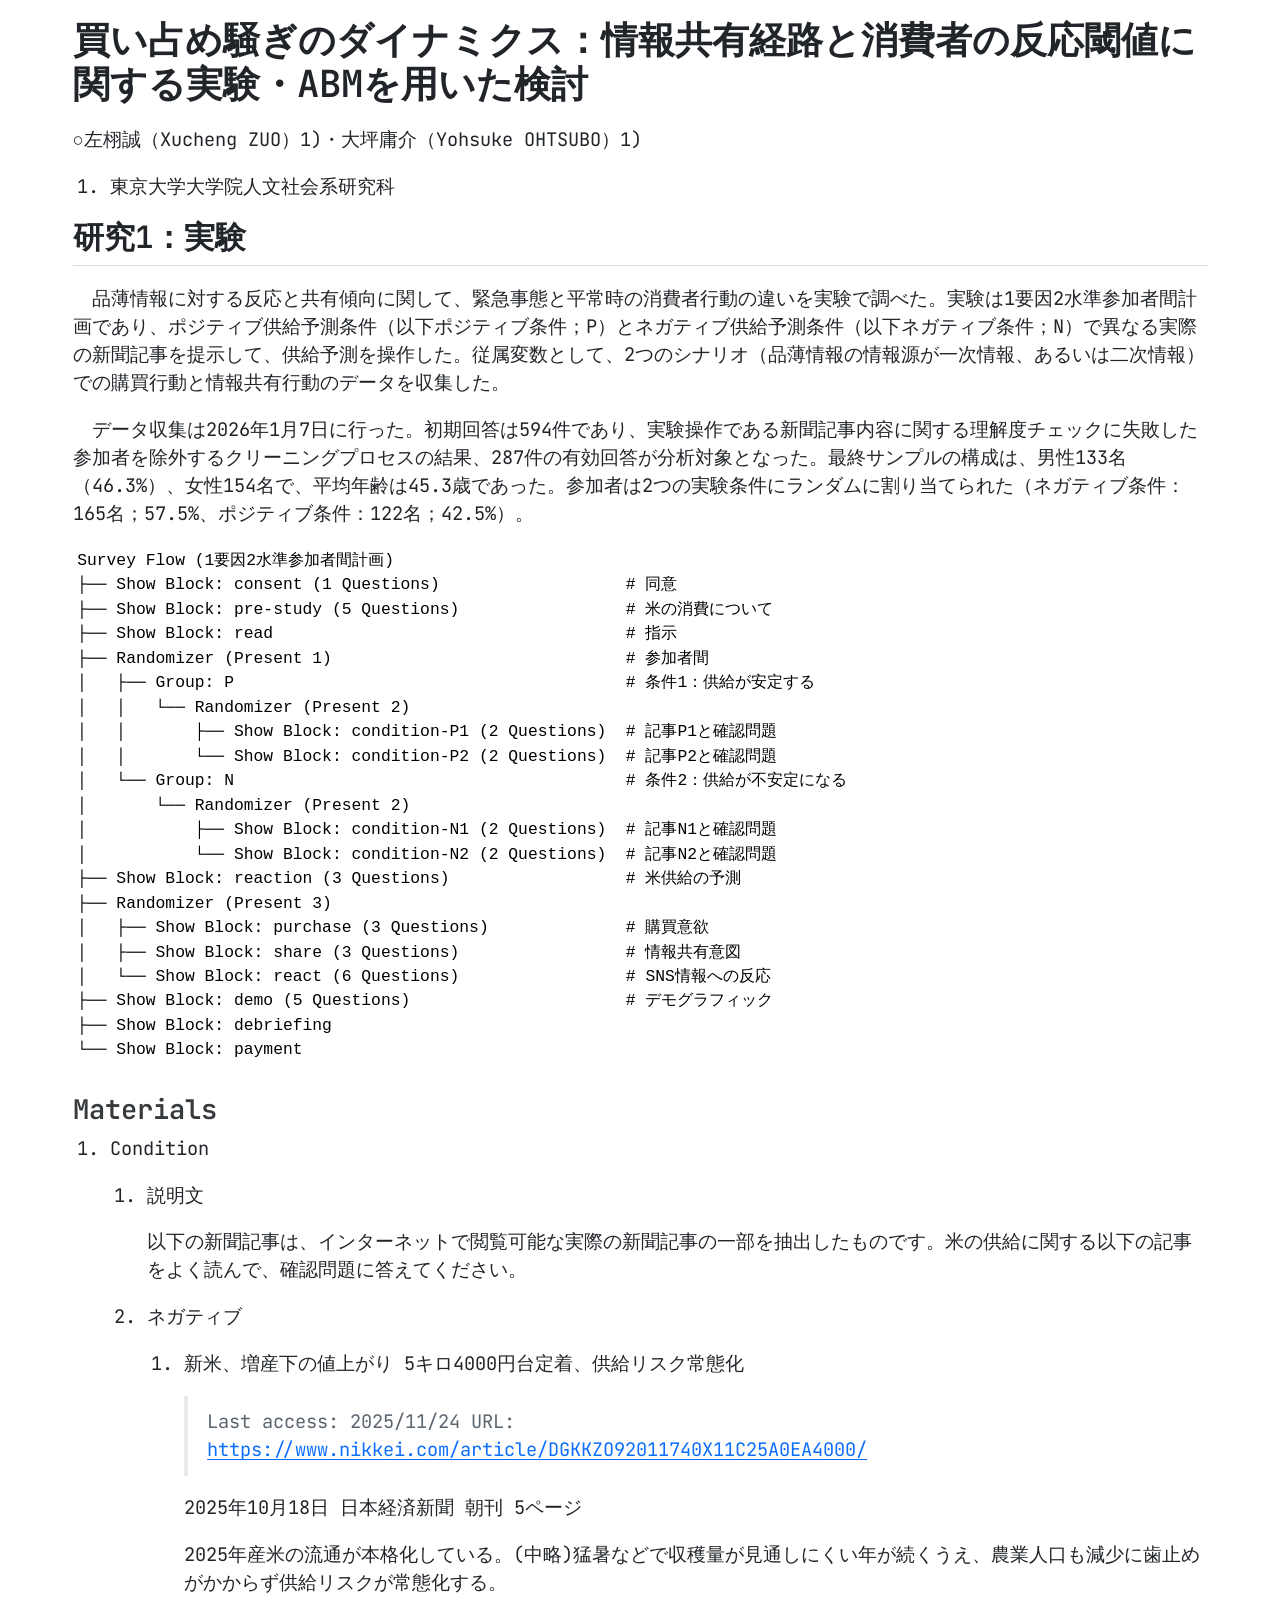
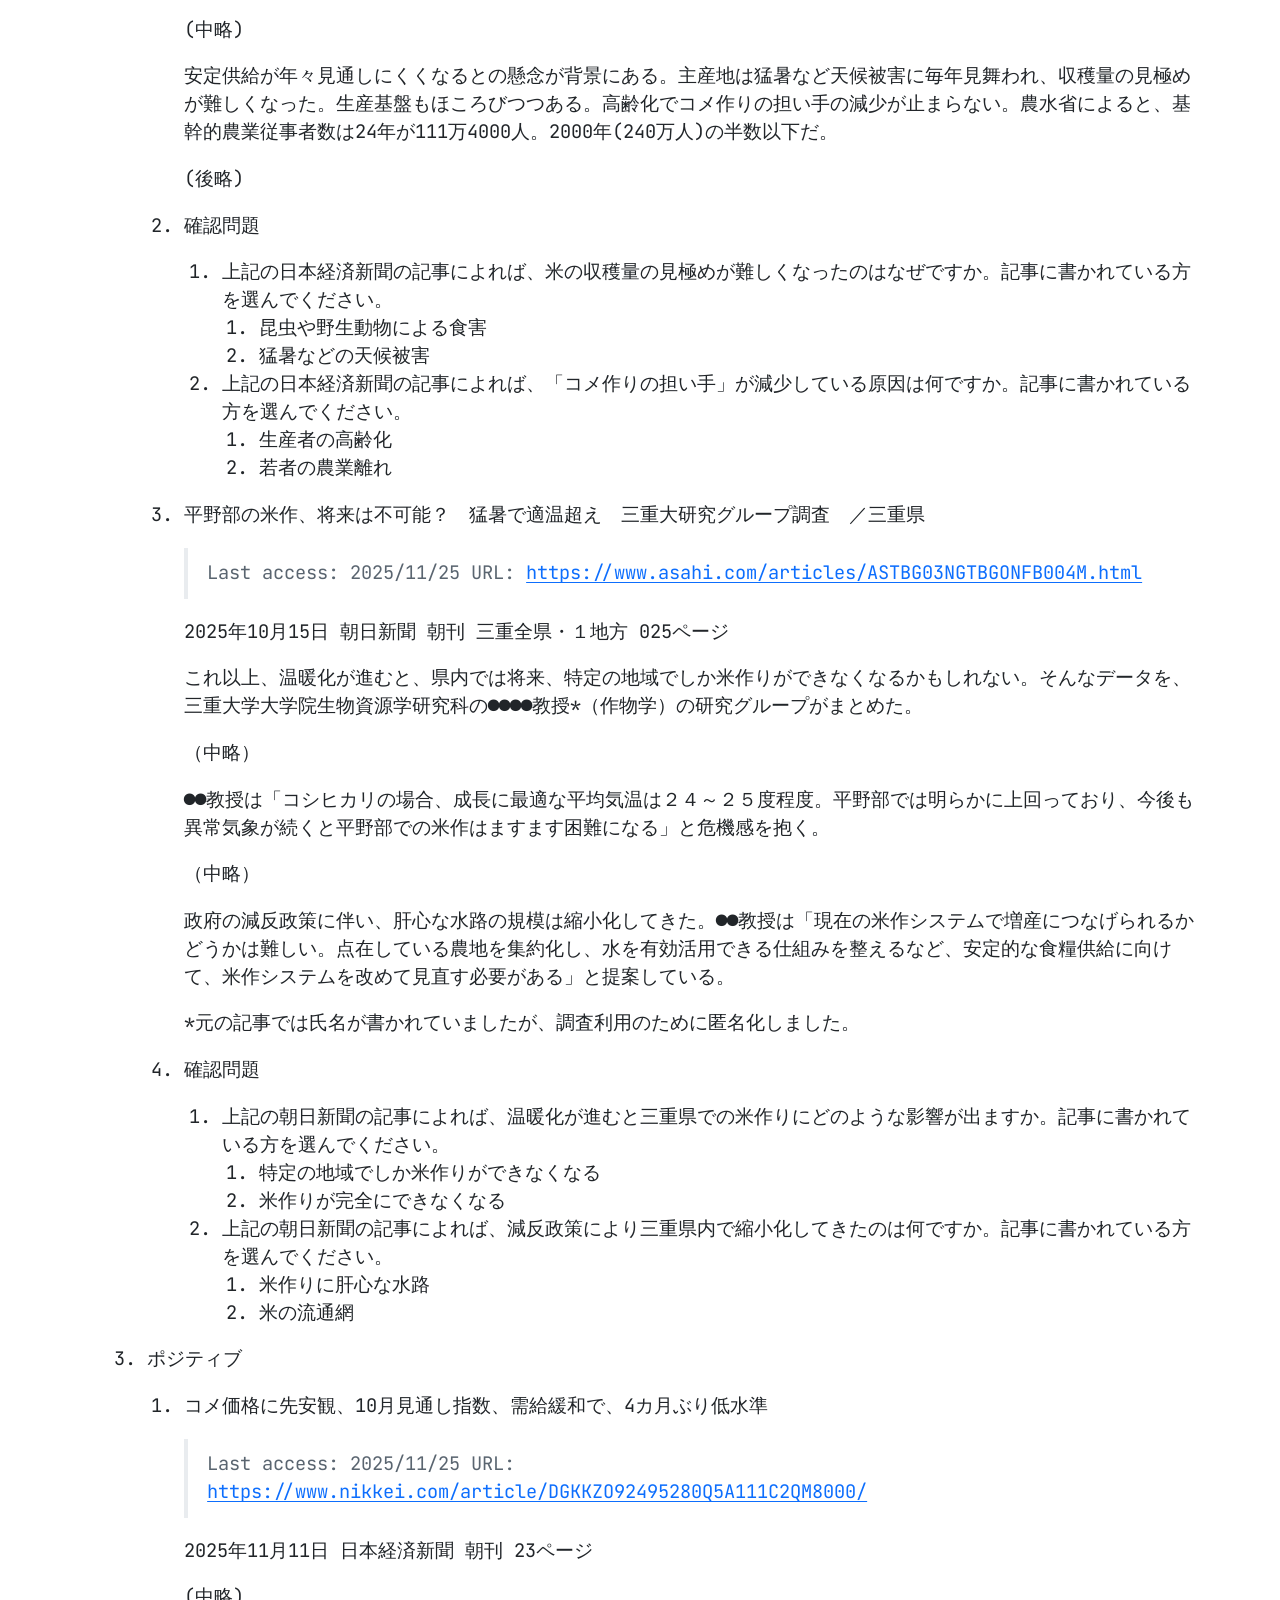
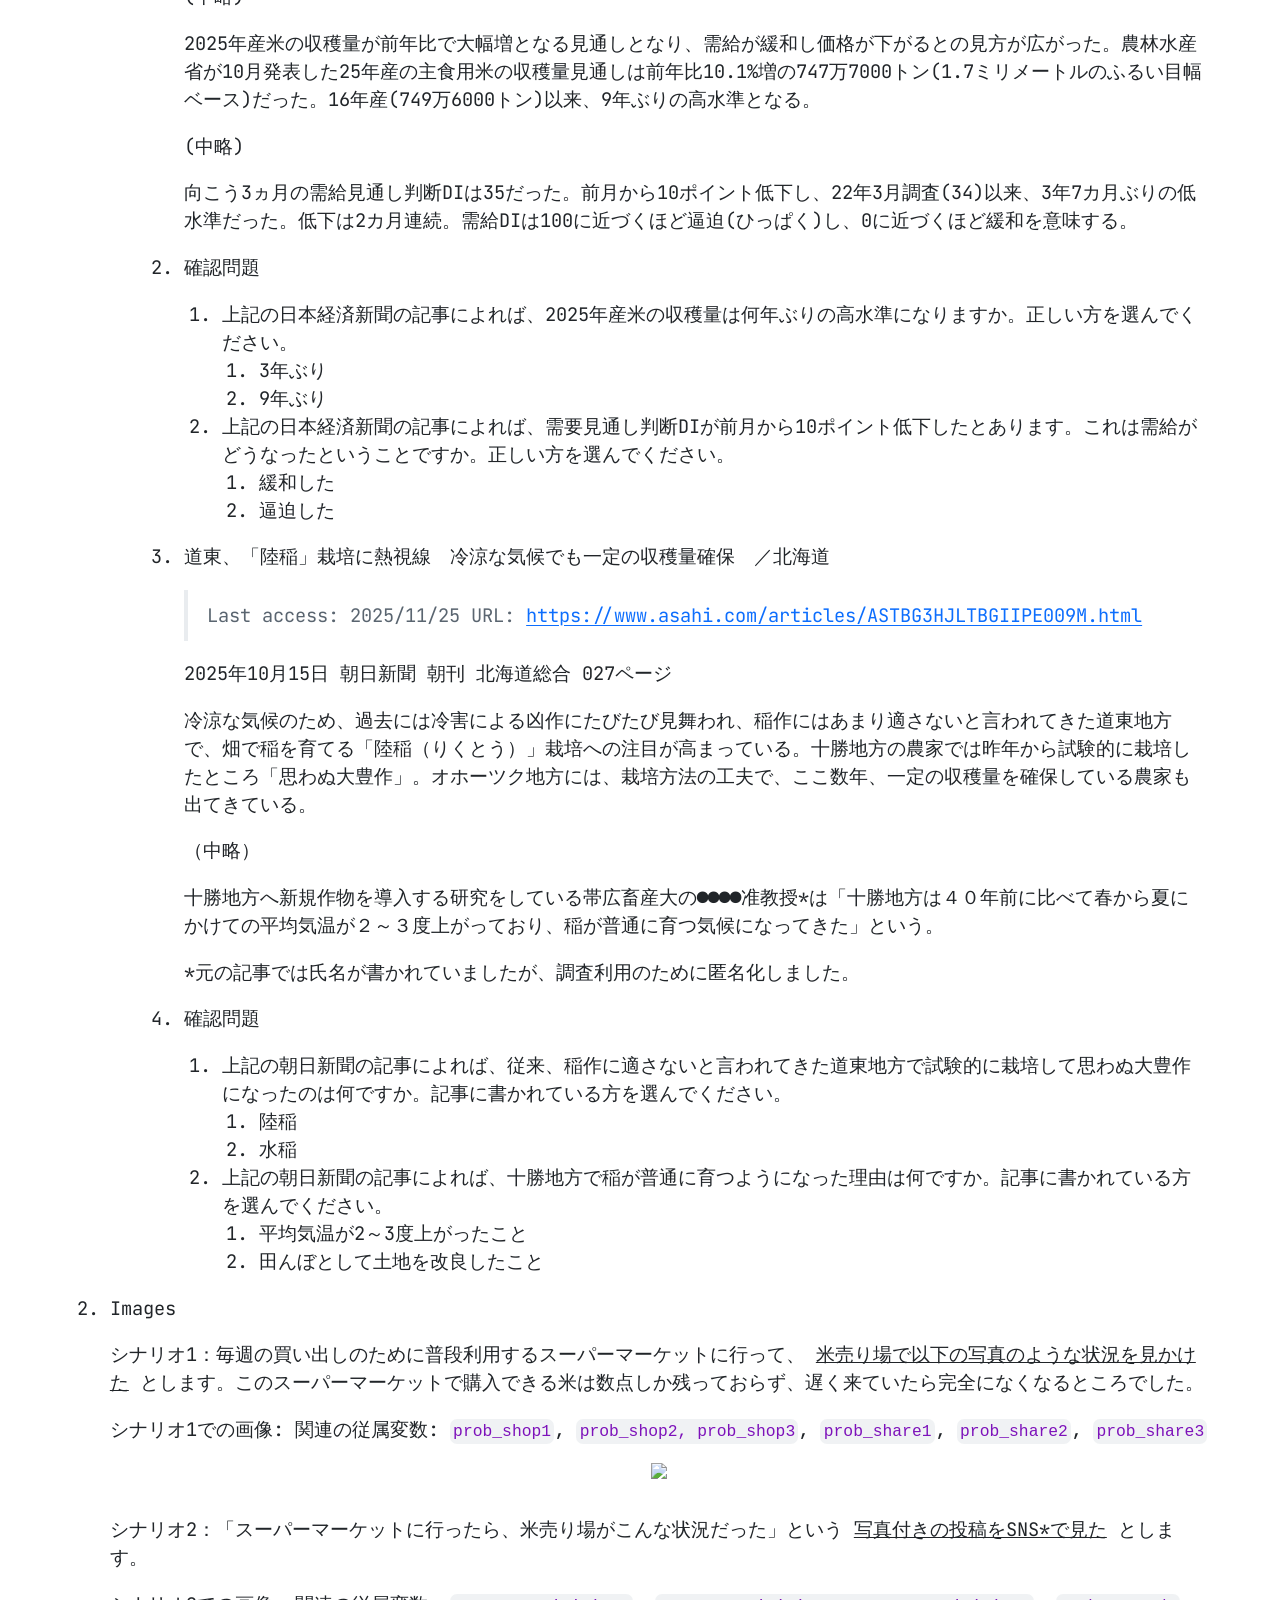
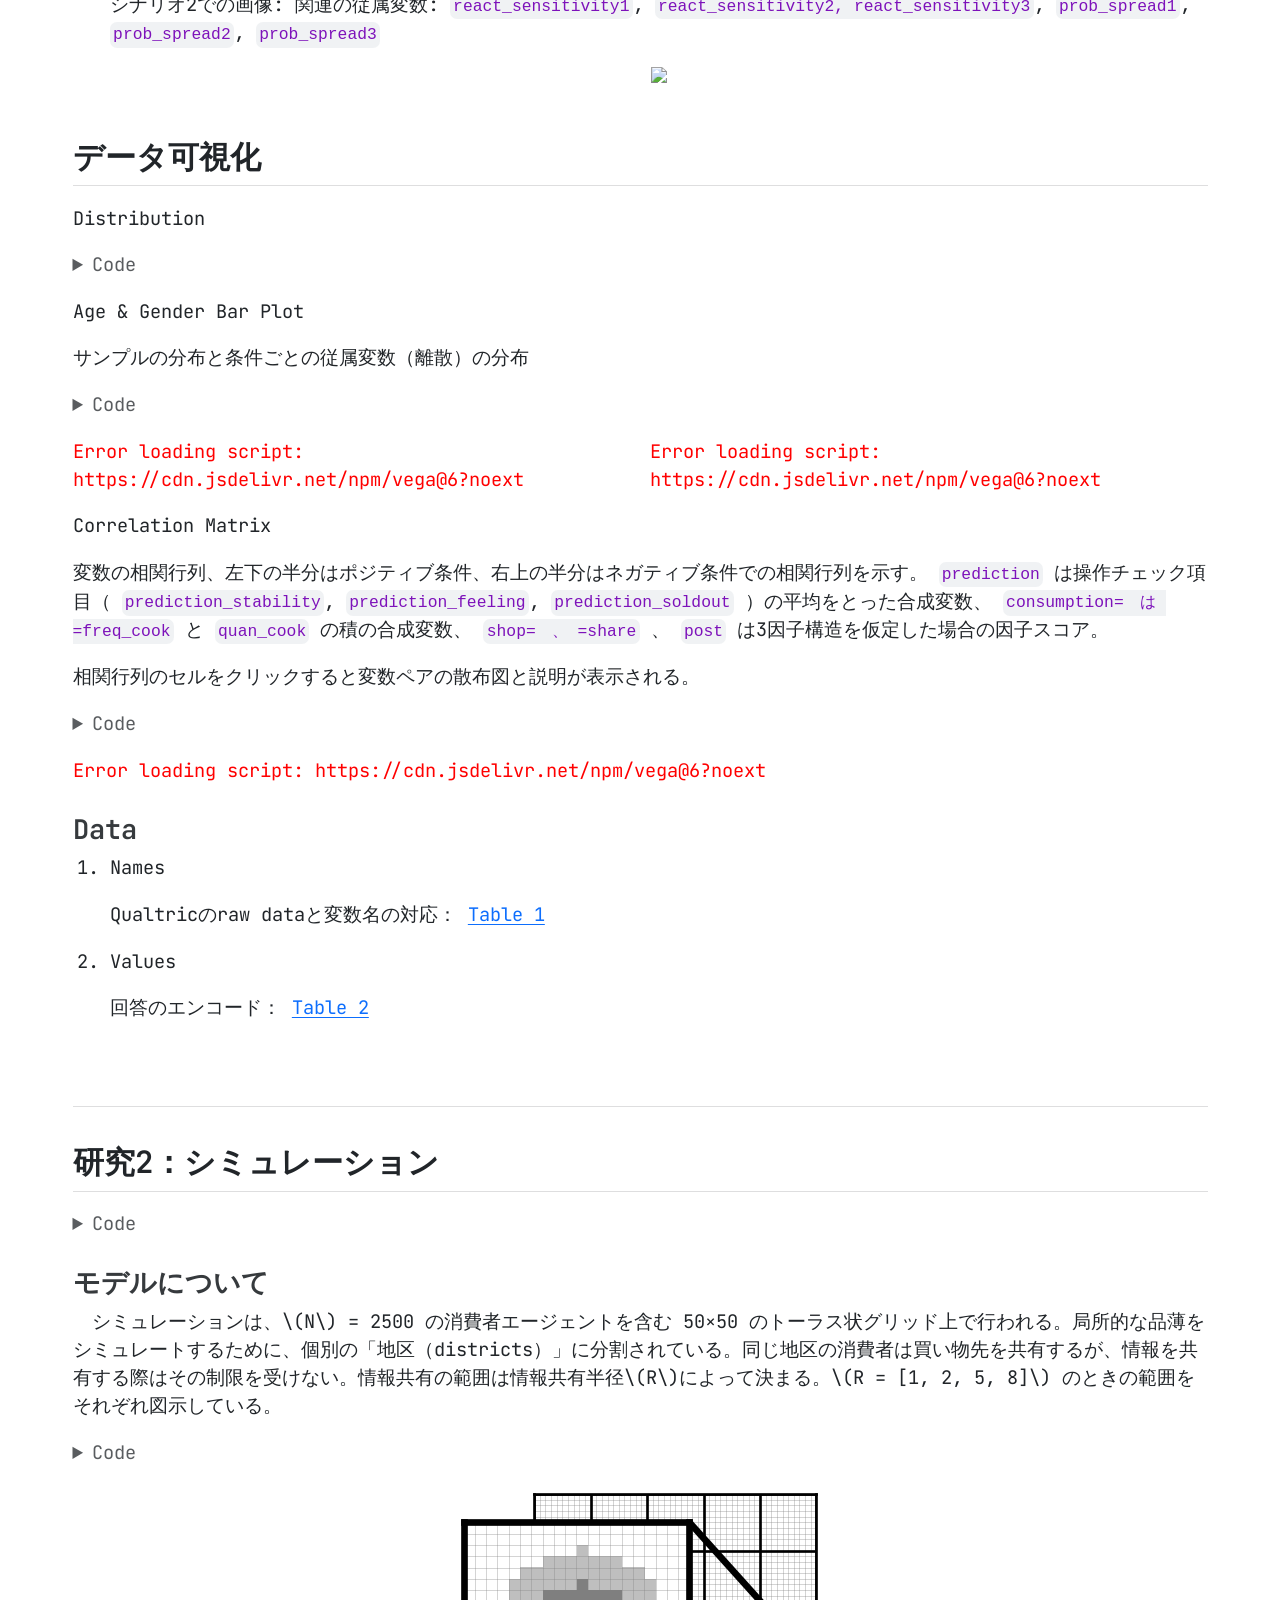
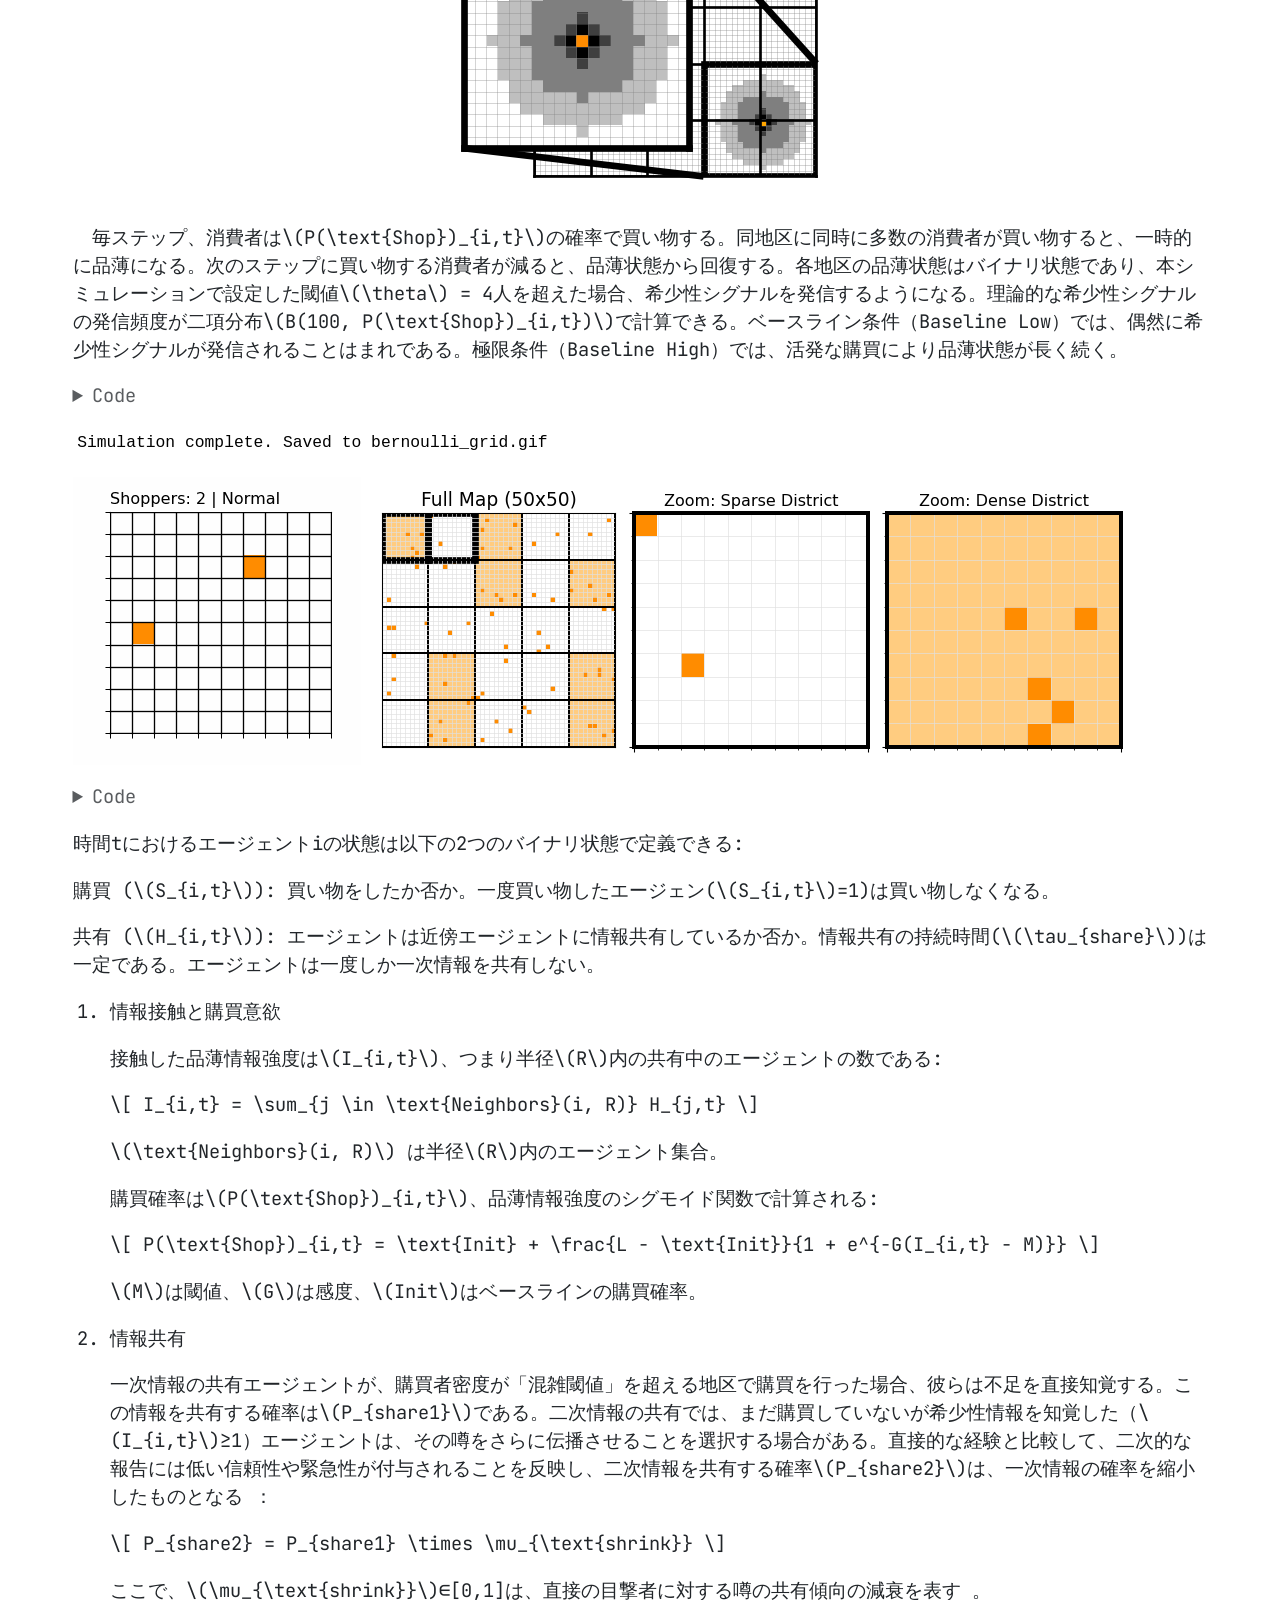
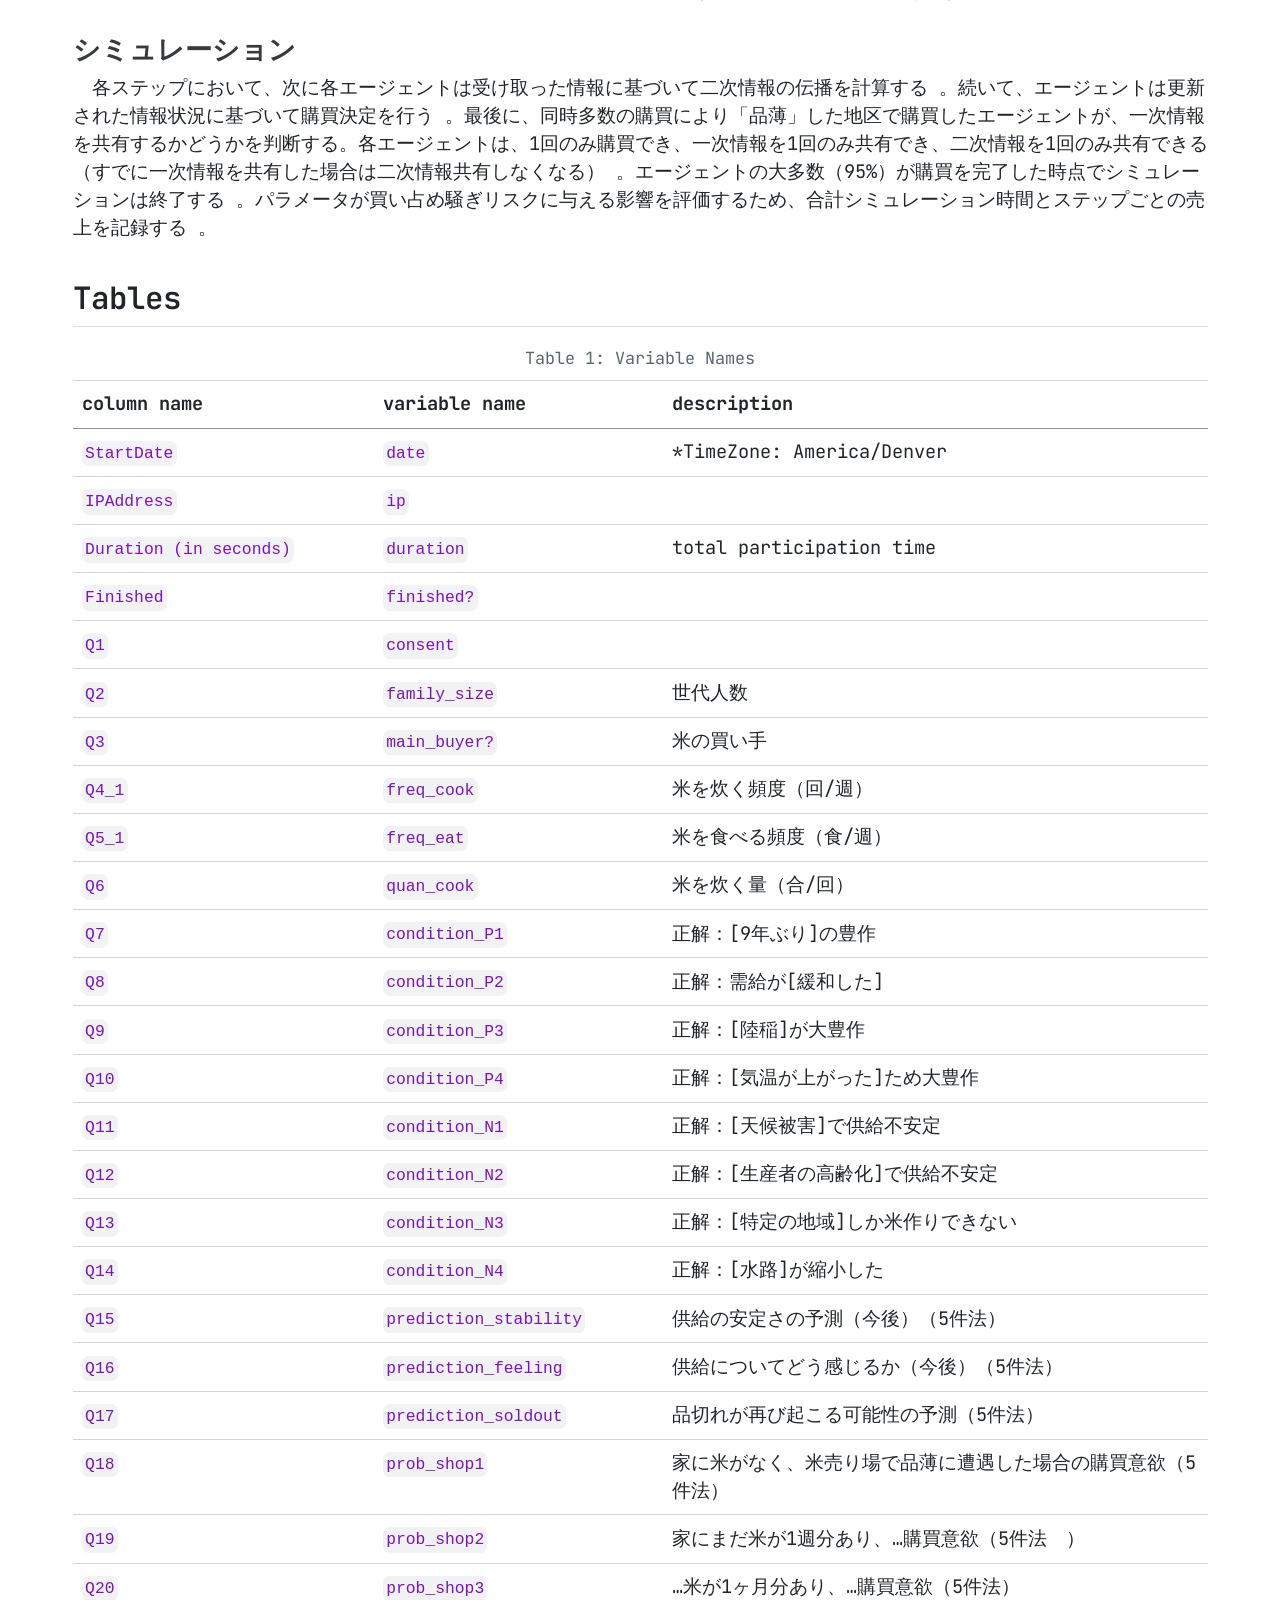
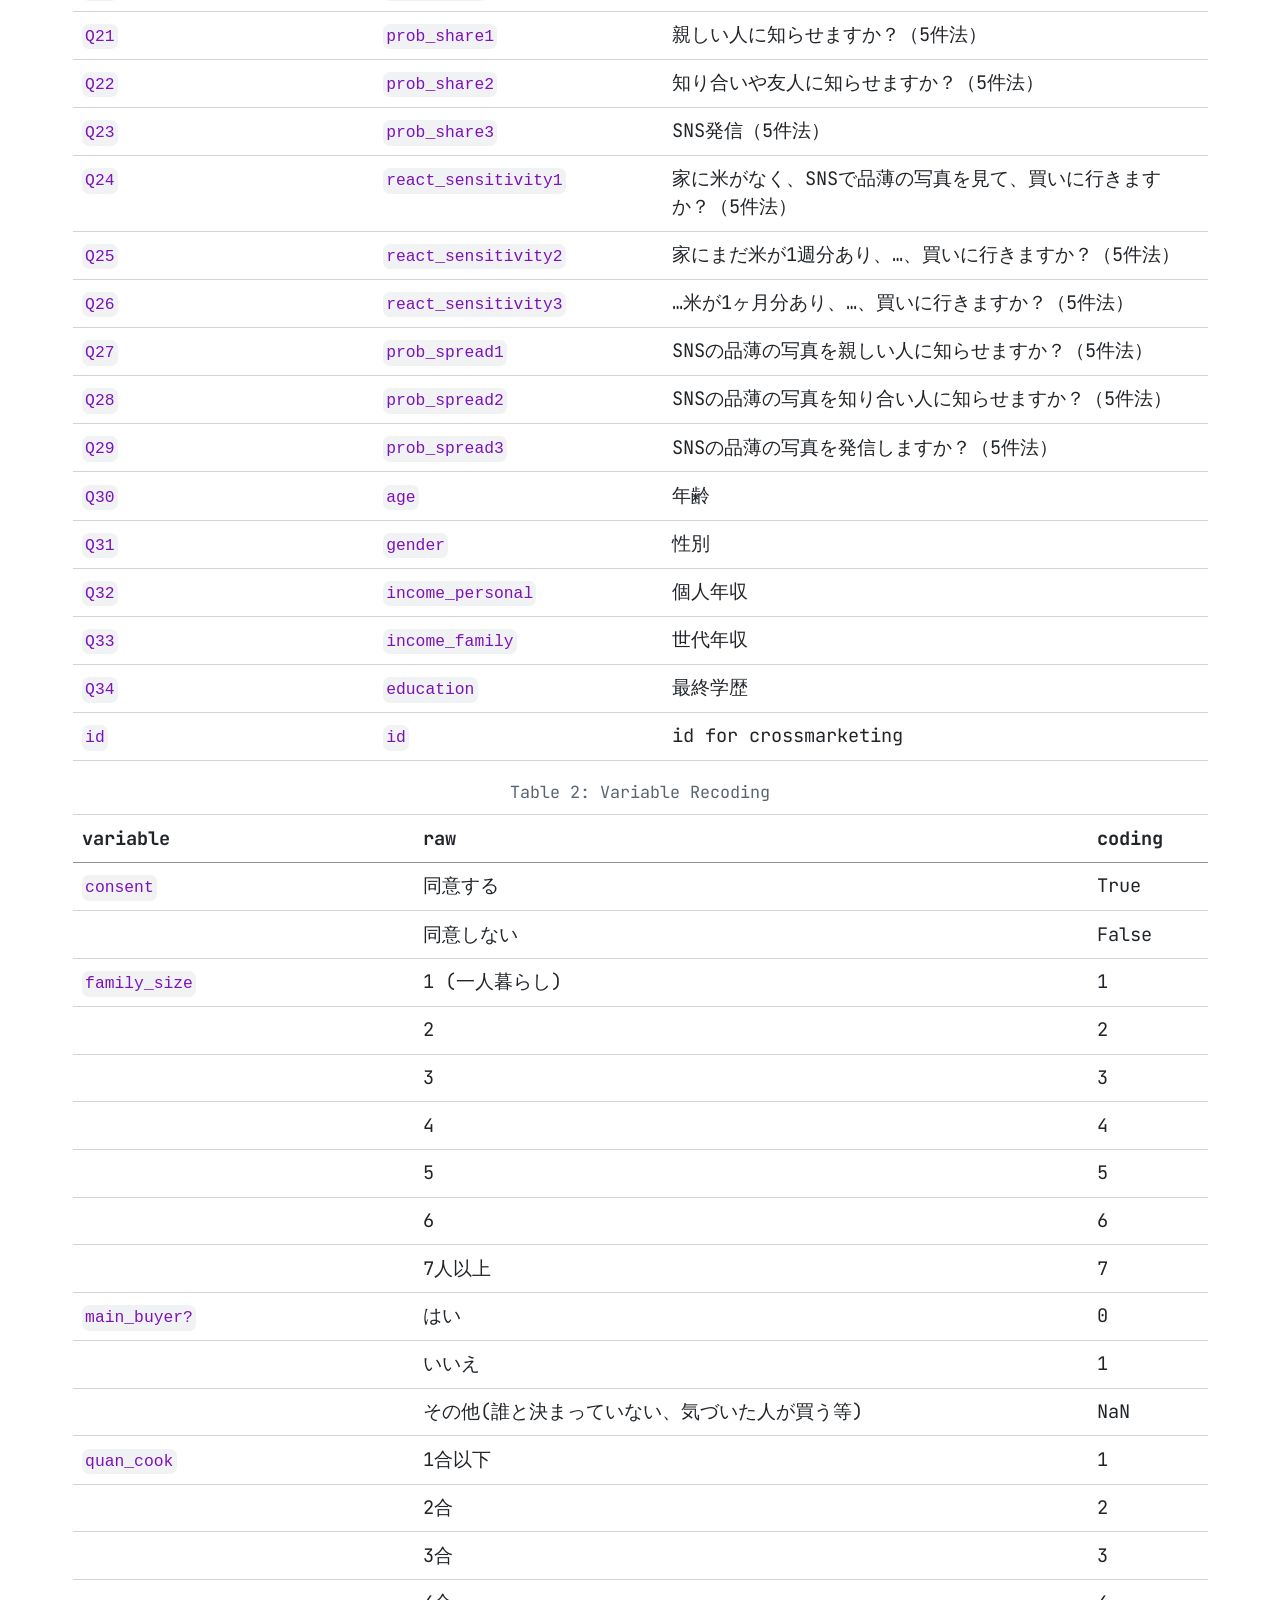
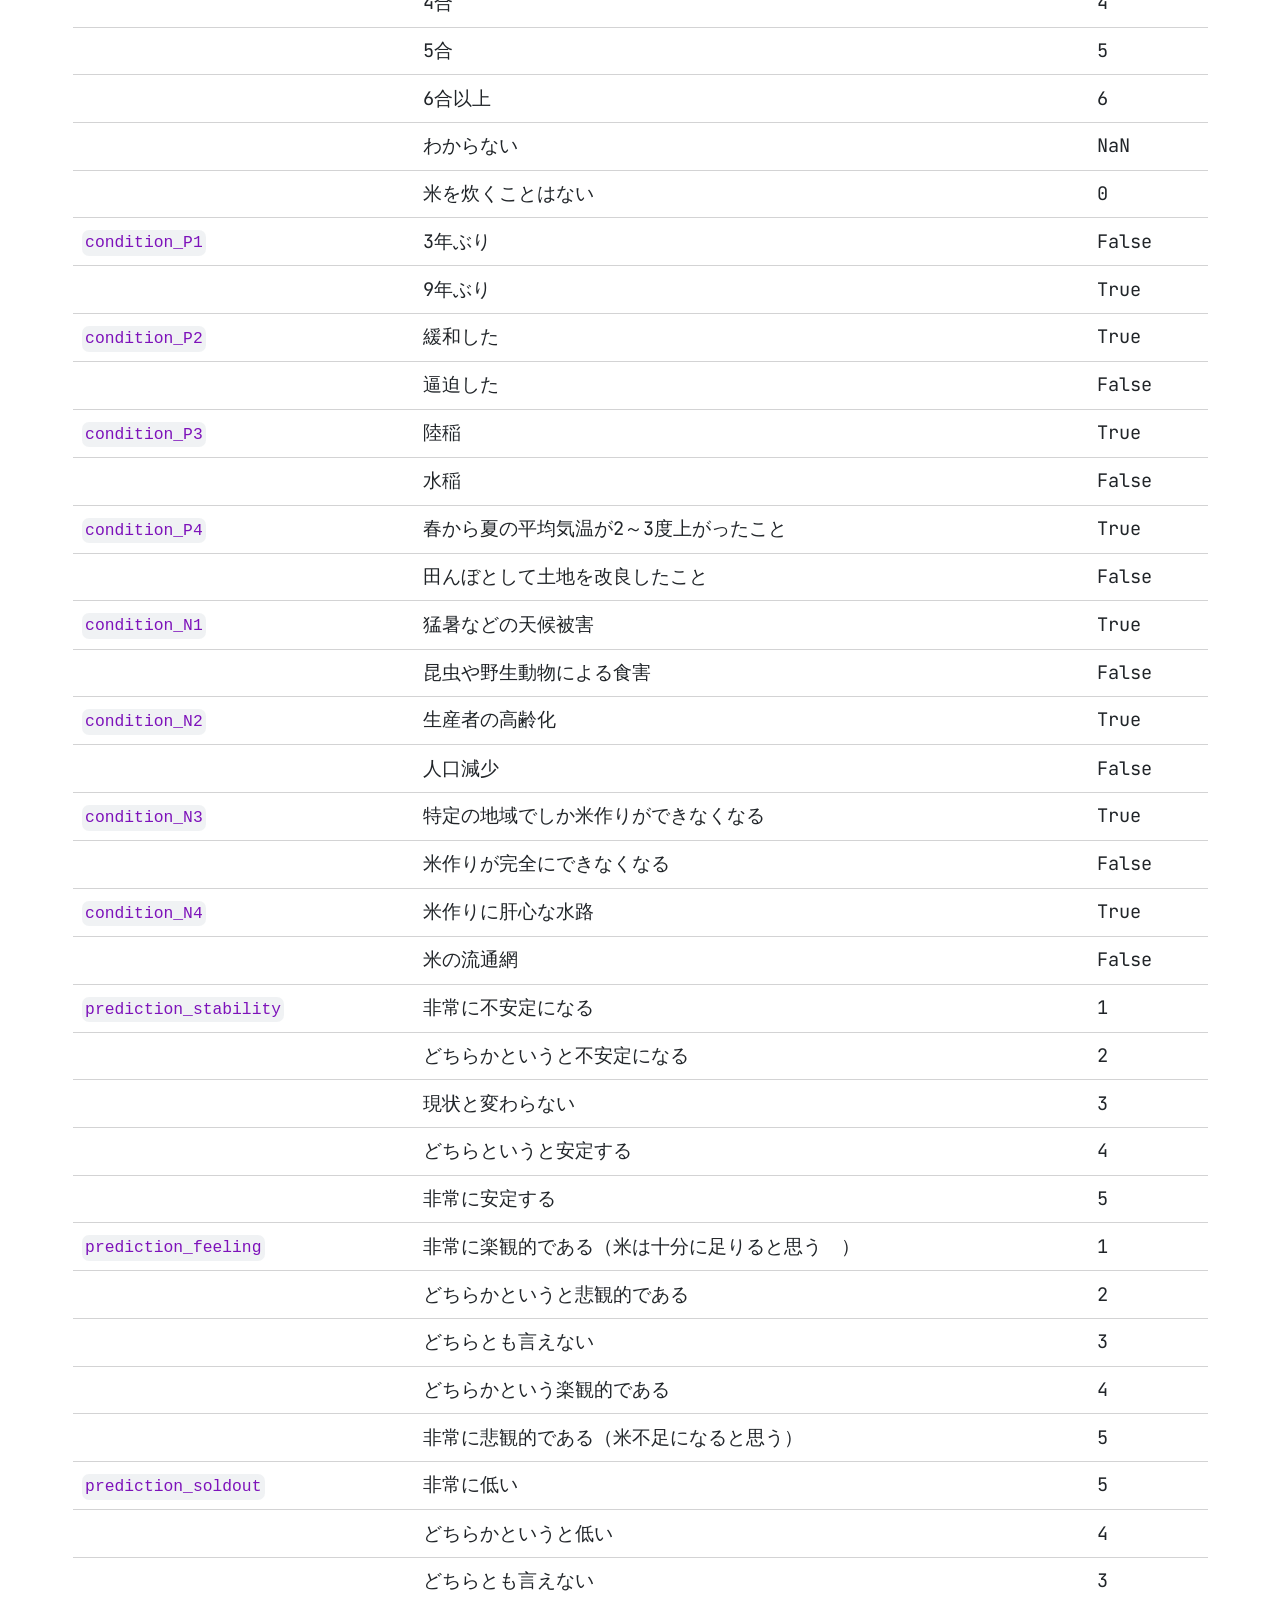
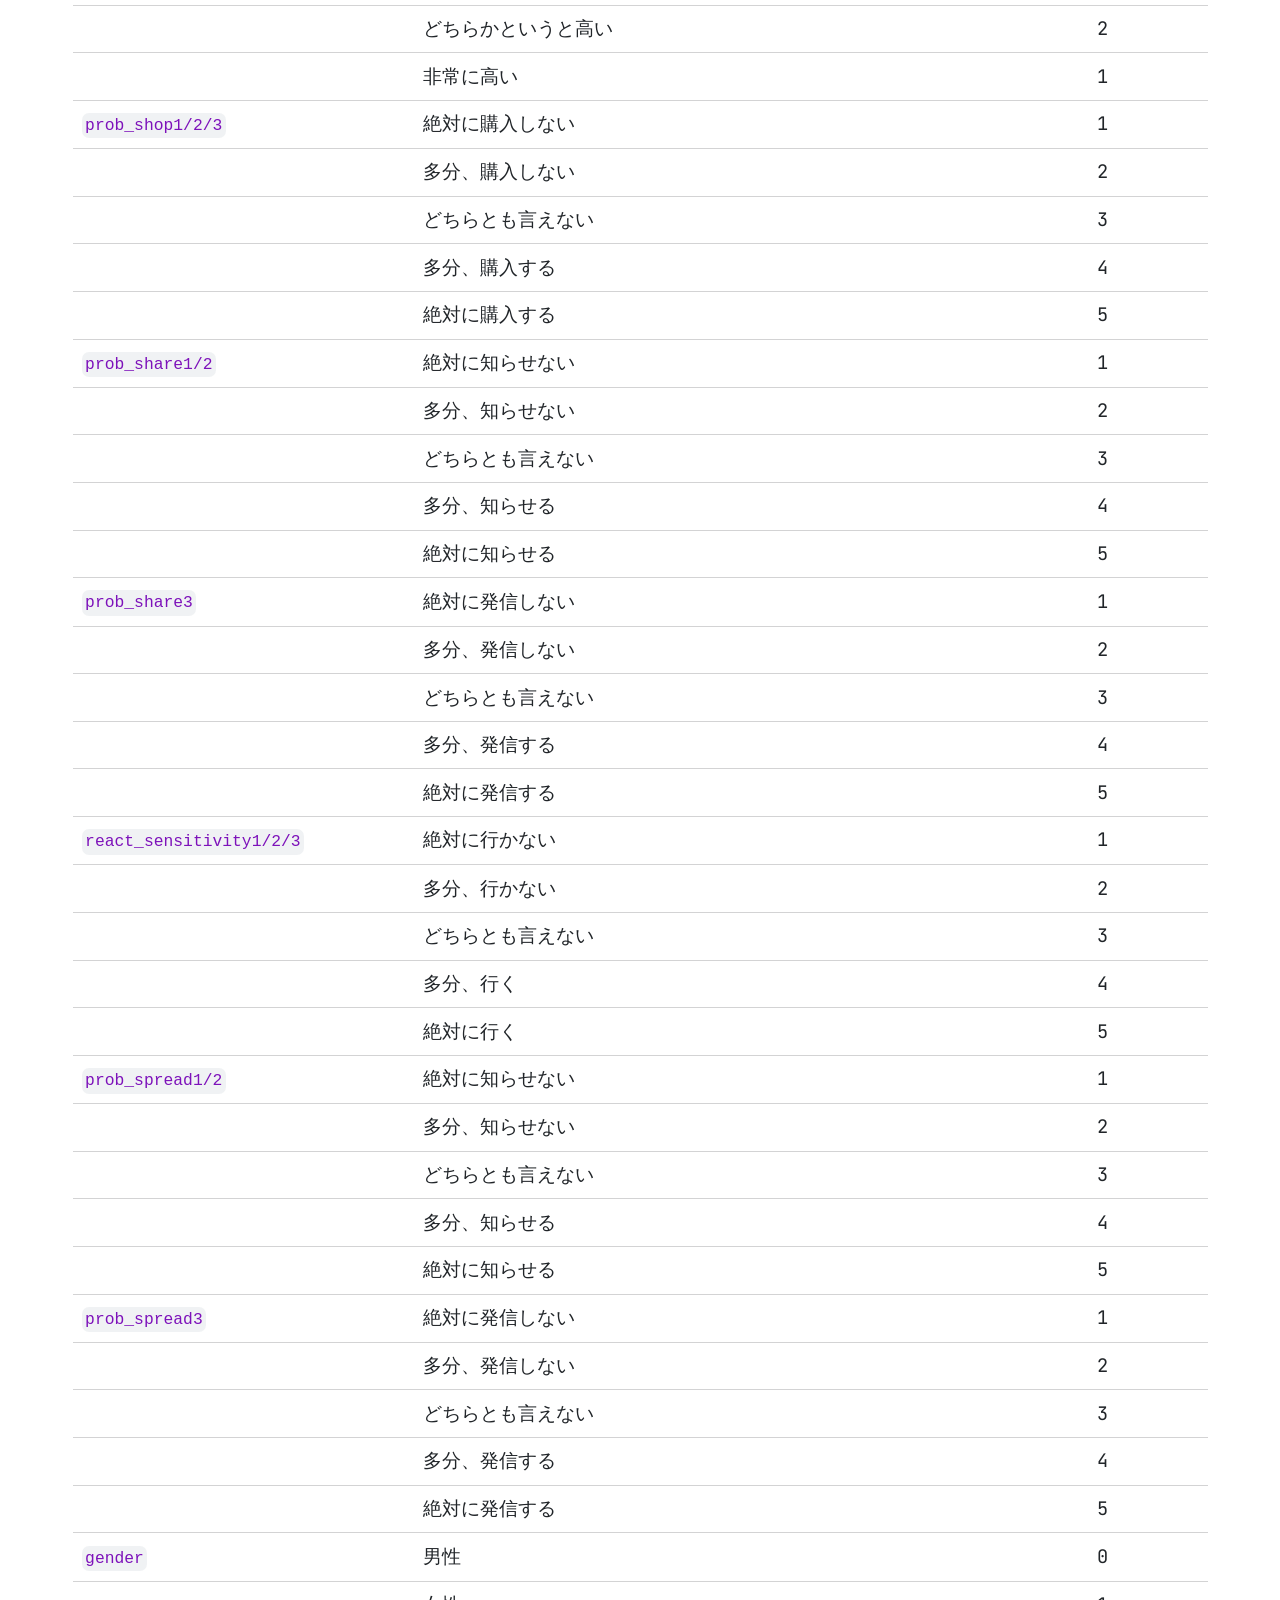
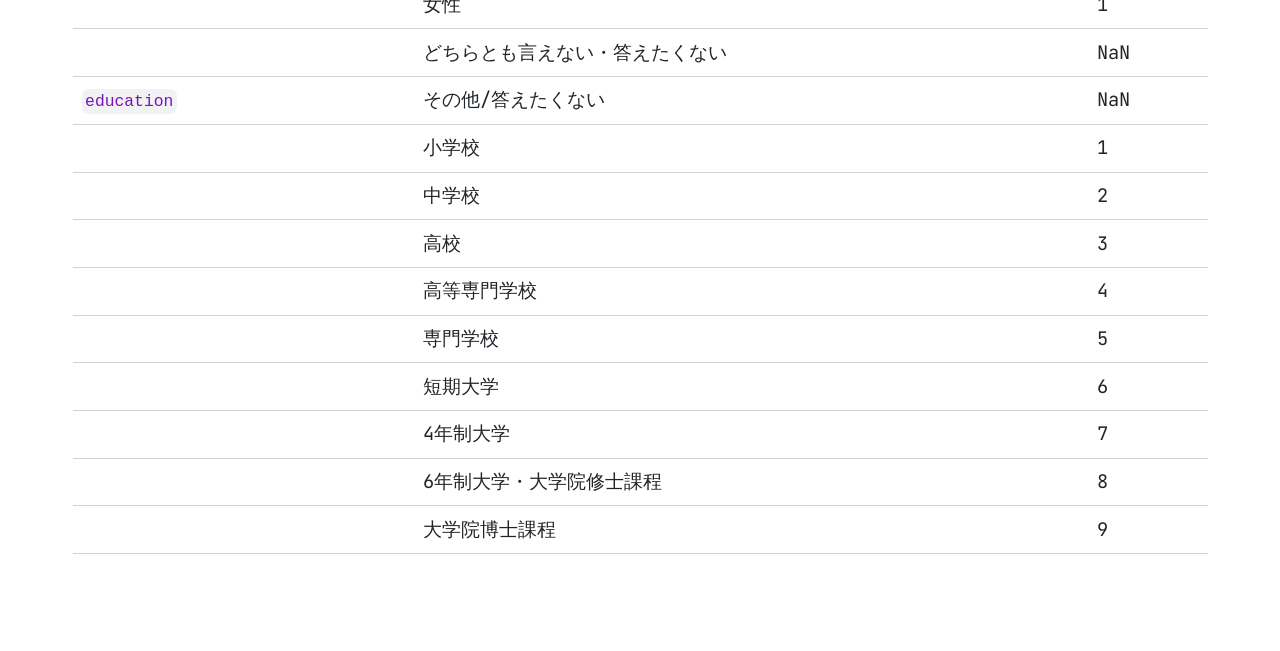
==== commit 50ebc5fe: "fix links again" ====
--- a/index.html
+++ b/index.html
@@ -291,14 +291,14 @@
 <p>シナリオ1での画像: 関連の従属変数: <code class="verbatim">prob_shop1</code>, <code class="verbatim">prob_shop2, prob_shop3</code>, <code class="verbatim">prob_share1</code>, <code class="verbatim">prob_share2</code>, <code class="verbatim">prob_share3</code></p>
 <div class="quarto-figure quarto-figure-center">
 <figure class="figure">
-<p><img src="materials/images/shelf.png" class="img-fluid quarto-figure quarto-figure-center figure-img" width="300"></p>
+<p><img src="assets/shelf.png" class="img-fluid quarto-figure quarto-figure-center figure-img" width="300"></p>
 </figure>
 </div>
 <p>シナリオ2：「スーパーマーケットに行ったら、米売り場がこんな状況だった」という <u>写真付きの投稿をSNS*で見た</u> とします。</p>
 <p>シナリオ2での画像: 関連の従属変数: <code class="verbatim">react_sensitivity1</code>, <code class="verbatim">react_sensitivity2, react_sensitivity3</code>, <code class="verbatim">prob_spread1</code>, <code class="verbatim">prob_spread2</code>, <code class="verbatim">prob_spread3</code></p>
 <div class="quarto-figure quarto-figure-center">
 <figure class="figure">
-<p><img src="materials/images/shelf_SNS_bar_neutral.png" class="img-fluid quarto-figure quarto-figure-center figure-img" width="300"></p>
+<p><img src="assets/shelf_SNS_bar_neutral.png" class="img-fluid quarto-figure quarto-figure-center figure-img" width="300"></p>
 </figure>
 </div></li>
 </ol>
@@ -307,7 +307,7 @@
 <section id="データ可視化" class="level2" header-args:python=":session test :async :results silent">
 <h2 header-args:python=":session test :async :results silent" class="anchored" data-anchor-id="データ可視化">データ可視化</h2>
 <p>Distribution</p>
-<div id="442c1bd8" class="cell" data-execution_count="1">
+<div id="d1a10ed4" class="cell" data-execution_count="1">
 <details class="code-fold">
 <summary>Code</summary>
 <div class="code-copy-outer-scaffold"><div class="sourceCode cell-code" id="cb2"><pre class="sourceCode python code-with-copy"><code class="sourceCode python"><span id="cb2-1"><a href="#cb2-1" aria-hidden="true" tabindex="-1"></a><span class="im">import</span> pandas <span class="im">as</span> pd</span>
@@ -756,28 +756,28 @@
 <span id="cb3-431"><a href="#cb3-431" aria-hidden="true" tabindex="-1"></a>final_chart <span class="op">=</span> alt.hconcat(left_column, right_column, text_panel, spacing<span class="op">=</span><span class="dv">5</span>)</span>
 <span id="cb3-432"><a href="#cb3-432" aria-hidden="true" tabindex="-1"></a>final_chart.display()</span></code></pre></div><button title="Copy to Clipboard" class="code-copy-button"><i class="bi"></i></button></div>
 </details>
-<div id="4ebaf2d9" class="cell quarto-layout-panel" data-layout-ncol="2" data-execution_count="2">
+<div id="77c05aee" class="cell quarto-layout-panel" data-layout-ncol="2" data-execution_count="2">
 <div class="quarto-layout-row">
 <div class="quarto-layout-cell" style="flex-basis: 50.0%;justify-content: flex-start;">
 
 <style>
-  #altair-viz-448be2c4ab3d4675aad65d9c0c7444f0.vega-embed {
+  #altair-viz-33203f39a1e7471cb44b885a5d43571e.vega-embed {
     width: 100%;
     display: flex;
   }
 
-  #altair-viz-448be2c4ab3d4675aad65d9c0c7444f0.vega-embed details,
-  #altair-viz-448be2c4ab3d4675aad65d9c0c7444f0.vega-embed details summary {
+  #altair-viz-33203f39a1e7471cb44b885a5d43571e.vega-embed details,
+  #altair-viz-33203f39a1e7471cb44b885a5d43571e.vega-embed details summary {
     position: relative;
   }
 </style>
-<div id="altair-viz-448be2c4ab3d4675aad65d9c0c7444f0"></div>
+<div id="altair-viz-33203f39a1e7471cb44b885a5d43571e"></div>
 <script type="text/javascript">
   var VEGA_DEBUG = (typeof VEGA_DEBUG == "undefined") ? {} : VEGA_DEBUG;
   (function(spec, embedOpt){
     let outputDiv = document.currentScript.previousElementSibling;
-    if (outputDiv.id !== "altair-viz-448be2c4ab3d4675aad65d9c0c7444f0") {
-      outputDiv = document.getElementById("altair-viz-448be2c4ab3d4675aad65d9c0c7444f0");
+    if (outputDiv.id !== "altair-viz-33203f39a1e7471cb44b885a5d43571e") {
+      outputDiv = document.getElementById("altair-viz-33203f39a1e7471cb44b885a5d43571e");
     }
 
     const paths = {
@@ -831,23 +831,23 @@
 <div class="quarto-layout-cell" style="flex-basis: 50.0%;justify-content: flex-start;">
 
 <style>
-  #altair-viz-8c04ce02a43c4cfc9760bf4cf17810f1.vega-embed {
+  #altair-viz-8185264170df4a55981aaeef68149822.vega-embed {
     width: 100%;
     display: flex;
   }
 
-  #altair-viz-8c04ce02a43c4cfc9760bf4cf17810f1.vega-embed details,
-  #altair-viz-8c04ce02a43c4cfc9760bf4cf17810f1.vega-embed details summary {
+  #altair-viz-8185264170df4a55981aaeef68149822.vega-embed details,
+  #altair-viz-8185264170df4a55981aaeef68149822.vega-embed details summary {
     position: relative;
   }
 </style>
-<div id="altair-viz-8c04ce02a43c4cfc9760bf4cf17810f1"></div>
+<div id="altair-viz-8185264170df4a55981aaeef68149822"></div>
 <script type="text/javascript">
   var VEGA_DEBUG = (typeof VEGA_DEBUG == "undefined") ? {} : VEGA_DEBUG;
   (function(spec, embedOpt){
     let outputDiv = document.currentScript.previousElementSibling;
-    if (outputDiv.id !== "altair-viz-8c04ce02a43c4cfc9760bf4cf17810f1") {
-      outputDiv = document.getElementById("altair-viz-8c04ce02a43c4cfc9760bf4cf17810f1");
+    if (outputDiv.id !== "altair-viz-8185264170df4a55981aaeef68149822") {
+      outputDiv = document.getElementById("altair-viz-8185264170df4a55981aaeef68149822");
     }
 
     const paths = {
@@ -903,7 +903,7 @@
 <p>Correlation Matrix</p>
 <p>変数の相関行列、左下の半分はポジティブ条件、右上の半分はネガティブ条件での相関行列を示す。 <code class="verbatim">prediction</code> は操作チェック項目（ <code class="verbatim">prediction_stability</code>, <code class="verbatim">prediction_feeling</code>, <code class="verbatim">prediction_soldout</code> ）の平均をとった合成変数、 <code class="verbatim">consumption=　は =freq_cook</code> と <code class="verbatim">quan_cook</code> の積の合成変数、 <code class="verbatim">shop=　、 =share</code> 、 <code class="verbatim">post</code> は3因子構造を仮定した場合の因子スコア。</p>
 <p>相関行列のセルをクリックすると変数ペアの散布図と説明が表示される。</p>
-<div id="949638cf" class="cell" data-execution_count="3">
+<div id="8131010f" class="cell" data-execution_count="3">
 <details class="code-fold">
 <summary>Code</summary>
 <div class="code-copy-outer-scaffold"><div class="sourceCode cell-code" id="cb4"><pre class="sourceCode python code-with-copy"><code class="sourceCode python"><span id="cb4-1"><a href="#cb4-1" aria-hidden="true" tabindex="-1"></a><span class="co"># --- 1. Variables and Data Prep ---</span></span>
@@ -1075,23 +1075,23 @@
 <div class="cell-output cell-output-display" data-execution_count="3">
 
 <style>
-  #altair-viz-02fe6335531941fbac0748bb61aa5faf.vega-embed {
+  #altair-viz-a6b4965a894048859e847b1e8cd3938b.vega-embed {
     width: 100%;
     display: flex;
   }
 
-  #altair-viz-02fe6335531941fbac0748bb61aa5faf.vega-embed details,
-  #altair-viz-02fe6335531941fbac0748bb61aa5faf.vega-embed details summary {
+  #altair-viz-a6b4965a894048859e847b1e8cd3938b.vega-embed details,
+  #altair-viz-a6b4965a894048859e847b1e8cd3938b.vega-embed details summary {
     position: relative;
   }
 </style>
-<div id="altair-viz-02fe6335531941fbac0748bb61aa5faf"></div>
+<div id="altair-viz-a6b4965a894048859e847b1e8cd3938b"></div>
 <script type="text/javascript">
   var VEGA_DEBUG = (typeof VEGA_DEBUG == "undefined") ? {} : VEGA_DEBUG;
   (function(spec, embedOpt){
     let outputDiv = document.currentScript.previousElementSibling;
-    if (outputDiv.id !== "altair-viz-02fe6335531941fbac0748bb61aa5faf") {
-      outputDiv = document.getElementById("altair-viz-02fe6335531941fbac0748bb61aa5faf");
+    if (outputDiv.id !== "altair-viz-a6b4965a894048859e847b1e8cd3938b") {
+      outputDiv = document.getElementById("altair-viz-a6b4965a894048859e847b1e8cd3938b");
     }
 
     const paths = {
@@ -1158,7 +1158,7 @@
 </section>
 <section id="研究2シミュレーション" class="level2" header-args:python=":session jccs-sim :async :results output">
 <h2 header-args:python=":session jccs-sim :async :results output" class="anchored" data-anchor-id="研究2シミュレーション">研究2：シミュレーション</h2>
-<div id="e1869d25" class="cell" data-execution_count="4">
+<div id="d9346c59" class="cell" data-execution_count="4">
 <details class="code-fold">
 <summary>Code</summary>
 <div class="code-copy-outer-scaffold"><div class="sourceCode cell-code" id="cb5"><pre class="sourceCode python code-with-copy"><code class="sourceCode python"><span id="cb5-1"><a href="#cb5-1" aria-hidden="true" tabindex="-1"></a><span class="im">import</span> numpy <span class="im">as</span> np</span>
@@ -1174,7 +1174,7 @@
 <section id="モデルについて" class="level3">
 <h3 class="anchored" data-anchor-id="モデルについて">モデルについて</h3>
 <p>　シミュレーションは、<span class="math inline">\(N\)</span> = 2500 の消費者エージェントを含む 50×50 のトーラス状グリッド上で行われる。局所的な品薄をシミュレートするために、個別の「地区（districts）」に分割されている。同じ地区の消費者は買い物先を共有するが、情報を共有する際はその制限を受けない。情報共有の範囲は情報共有半径<span class="math inline">\(R\)</span>によって決まる。<span class="math inline">\(R = [1, 2, 5, 8]\)</span> のときの範囲をそれぞれ図示している。</p>
-<div id="0aa40222" class="cell" data-execution_count="5">
+<div id="bd9b4aba" class="cell" data-execution_count="5">
 <details class="code-fold">
 <summary>Code</summary>
 <div class="code-copy-outer-scaffold"><div class="sourceCode cell-code" id="cb6"><pre class="sourceCode python code-with-copy"><code class="sourceCode python"><span id="cb6-1"><a href="#cb6-1" aria-hidden="true" tabindex="-1"></a><span class="im">import</span> matplotlib.pyplot <span class="im">as</span> plt</span>
@@ -1270,11 +1270,11 @@
 </div>
 <div class="quarto-figure quarto-figure-center">
 <figure class="figure">
-<p><img src="plot.png" class="img-fluid quarto-figure quarto-figure-center figure-img"></p>
+<p><img src="assets/radius.png" class="img-fluid quarto-figure quarto-figure-center figure-img"></p>
 </figure>
 </div>
 <p>　毎ステップ、消費者は<span class="math inline">\(P(\text{Shop})_{i,t}\)</span>の確率で買い物する。同地区に同時に多数の消費者が買い物すると、一時的に品薄になる。次のステップに買い物する消費者が減ると、品薄状態から回復する。各地区の品薄状態はバイナリ状態であり、本シミュレーションで設定した閾値<span class="math inline">\(\theta\)</span> = 4人を超えた場合、希少性シグナルを発信するようになる。理論的な希少性シグナルの発信頻度が二項分布<span class="math inline">\(B(100, P(\text{Shop})_{i,t})\)</span>で計算できる。ベースライン条件（Baseline Low）では、偶然に希少性シグナルが発信されることはまれである。極限条件（Baseline High）では、活発な購買により品薄状態が長く続く。</p>
-<div id="1d191ce2" class="cell" data-execution_count="6">
+<div id="06475a71" class="cell" data-execution_count="6">
 <details class="code-fold">
 <summary>Code</summary>
 <div class="code-copy-outer-scaffold"><div class="sourceCode cell-code" id="cb7"><pre class="sourceCode python code-with-copy"><code class="sourceCode python"><span id="cb7-1"><a href="#cb7-1" aria-hidden="true" tabindex="-1"></a><span class="im">import</span> numpy <span class="im">as</span> np</span>
@@ -1363,8 +1363,8 @@
 <pre><code>Simulation complete. Saved to bernoulli_grid.gif</code></pre>
 </div>
 </div>
-<p><img src="bernoulli_grid.gif" class="img-fluid"> <img src="plot1.png" class="img-fluid"></p>
-<div id="8bfc7184" class="cell" data-execution_count="7">
+<p><img src="assets/bernoulli_grid.gif" class="img-fluid"> <img src="assets/crowded_district.png" class="img-fluid"></p>
+<div id="004a046f" class="cell" data-execution_count="7">
 <details class="code-fold">
 <summary>Code</summary>
 <div class="code-copy-outer-scaffold"><div class="sourceCode cell-code" id="cb9"><pre class="sourceCode python code-with-copy"><code class="sourceCode python"><span id="cb9-1"><a href="#cb9-1" aria-hidden="true" tabindex="-1"></a><span class="im">import</span> numpy <span class="im">as</span> np</span>
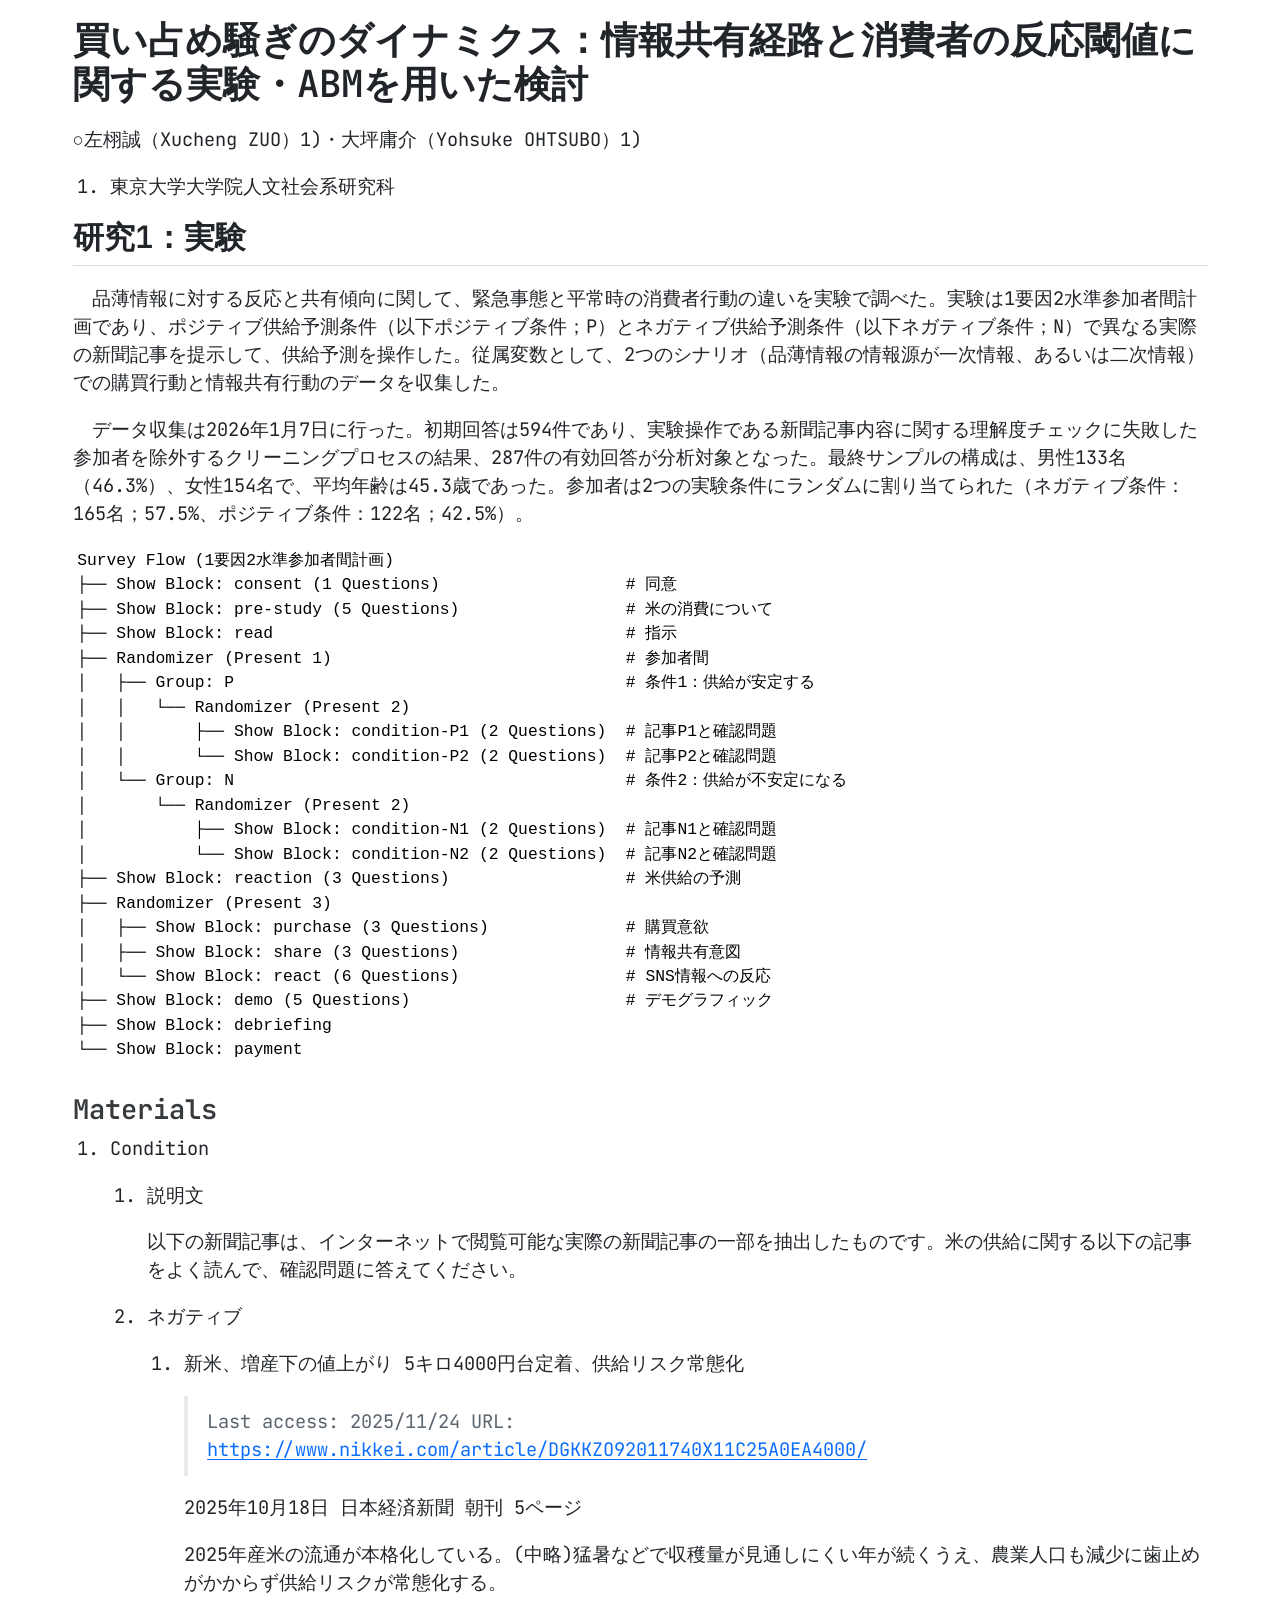
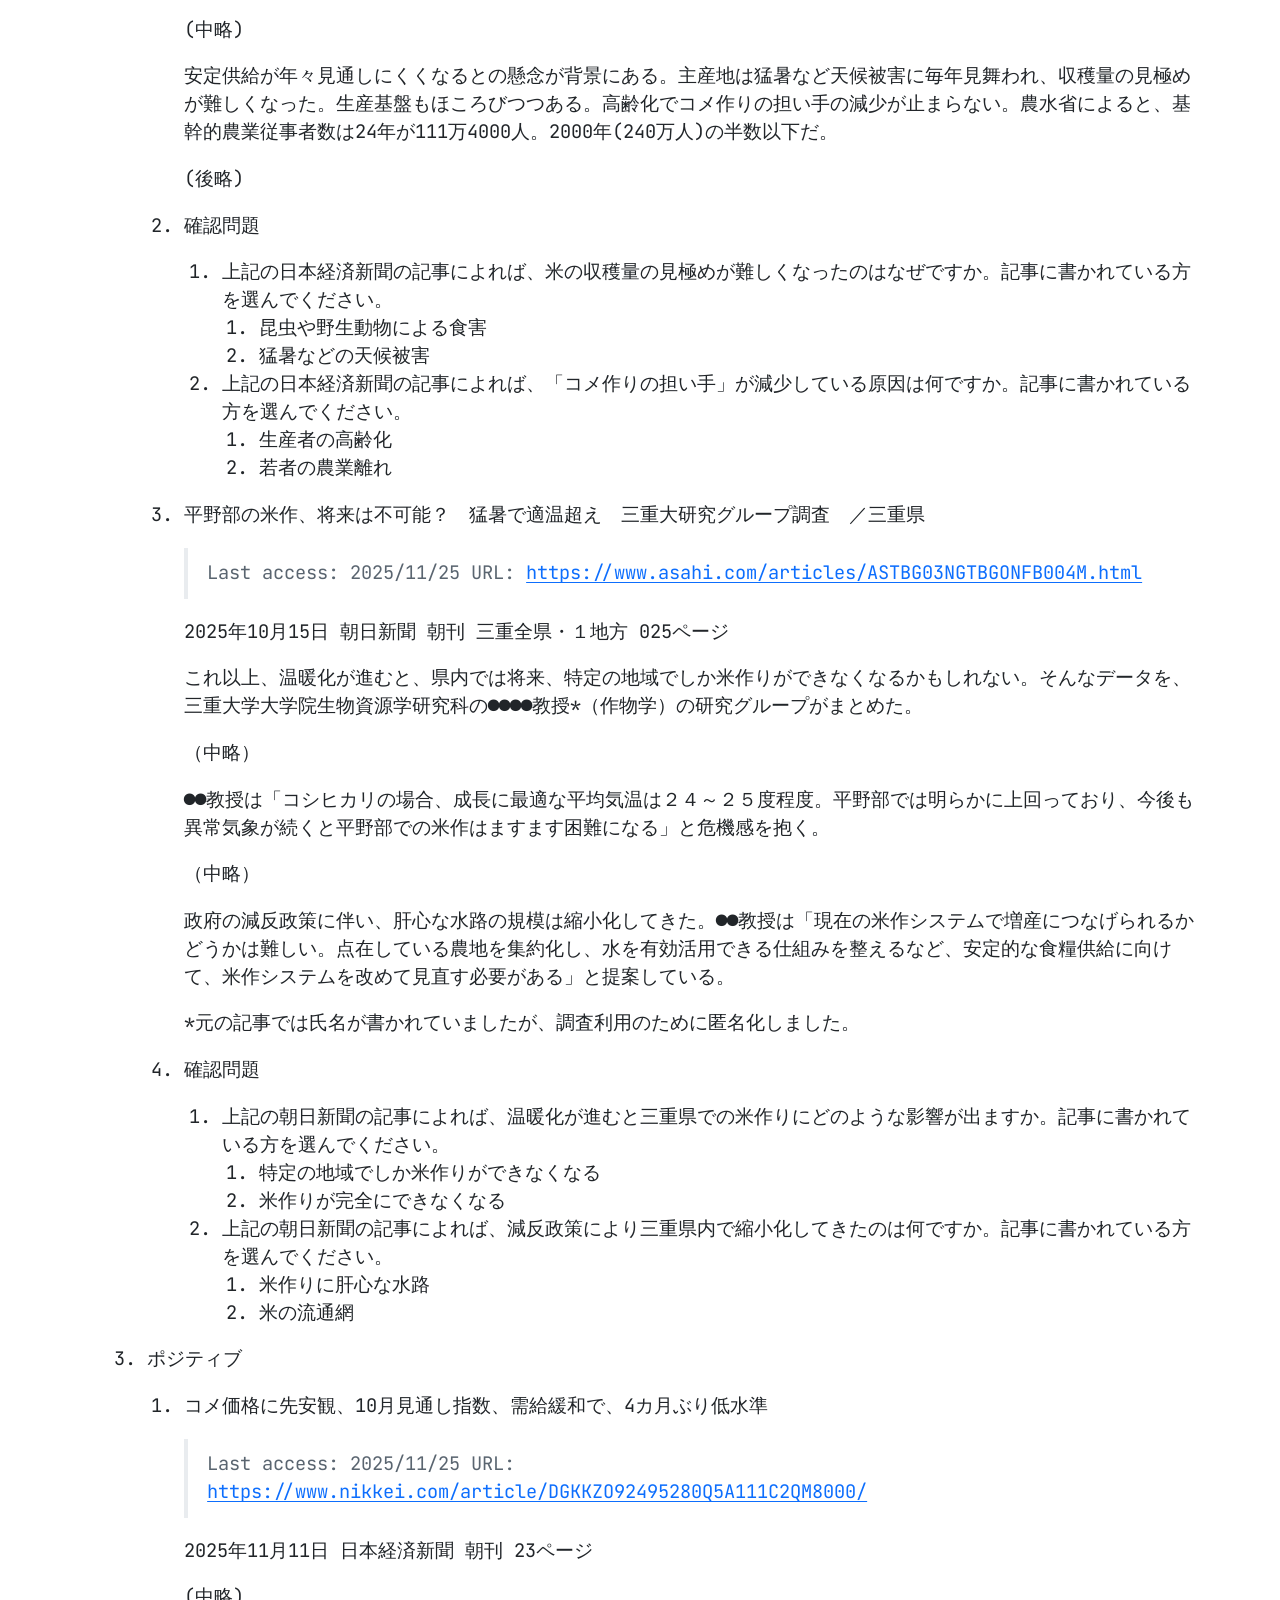
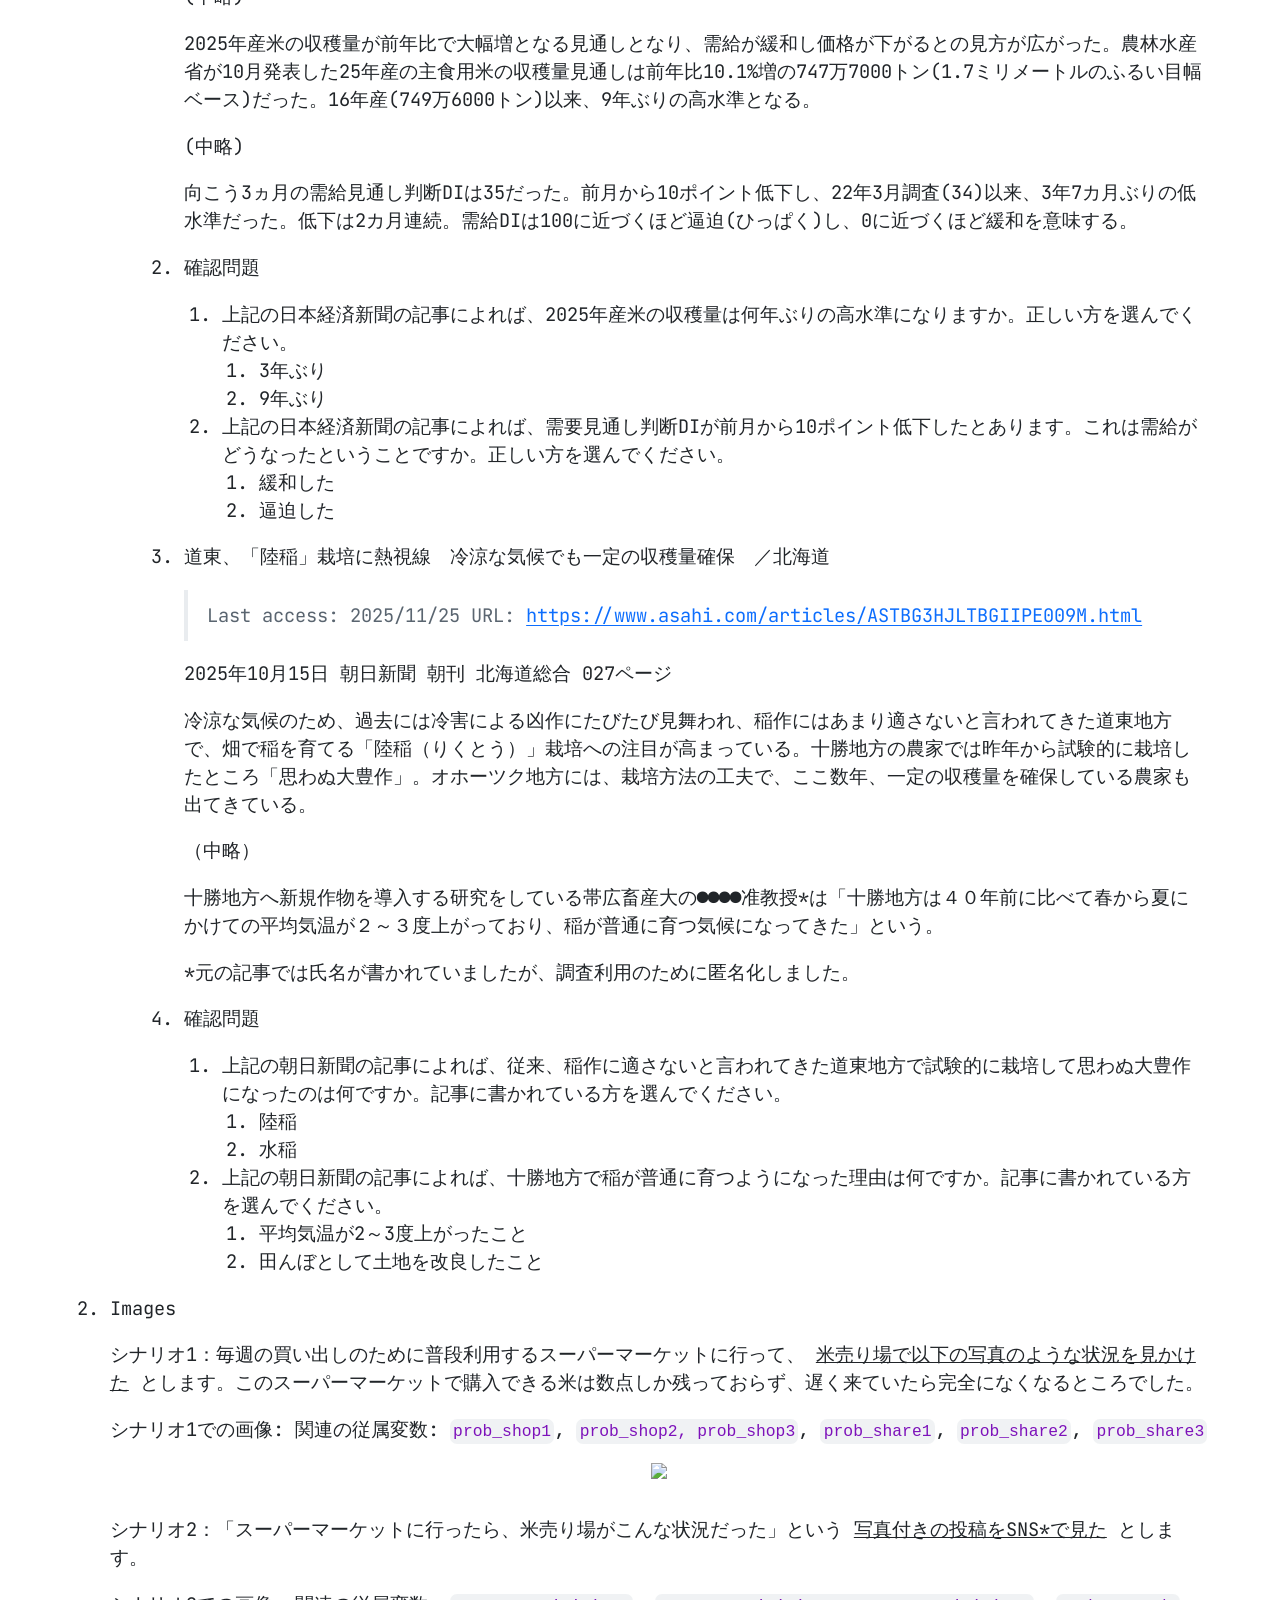
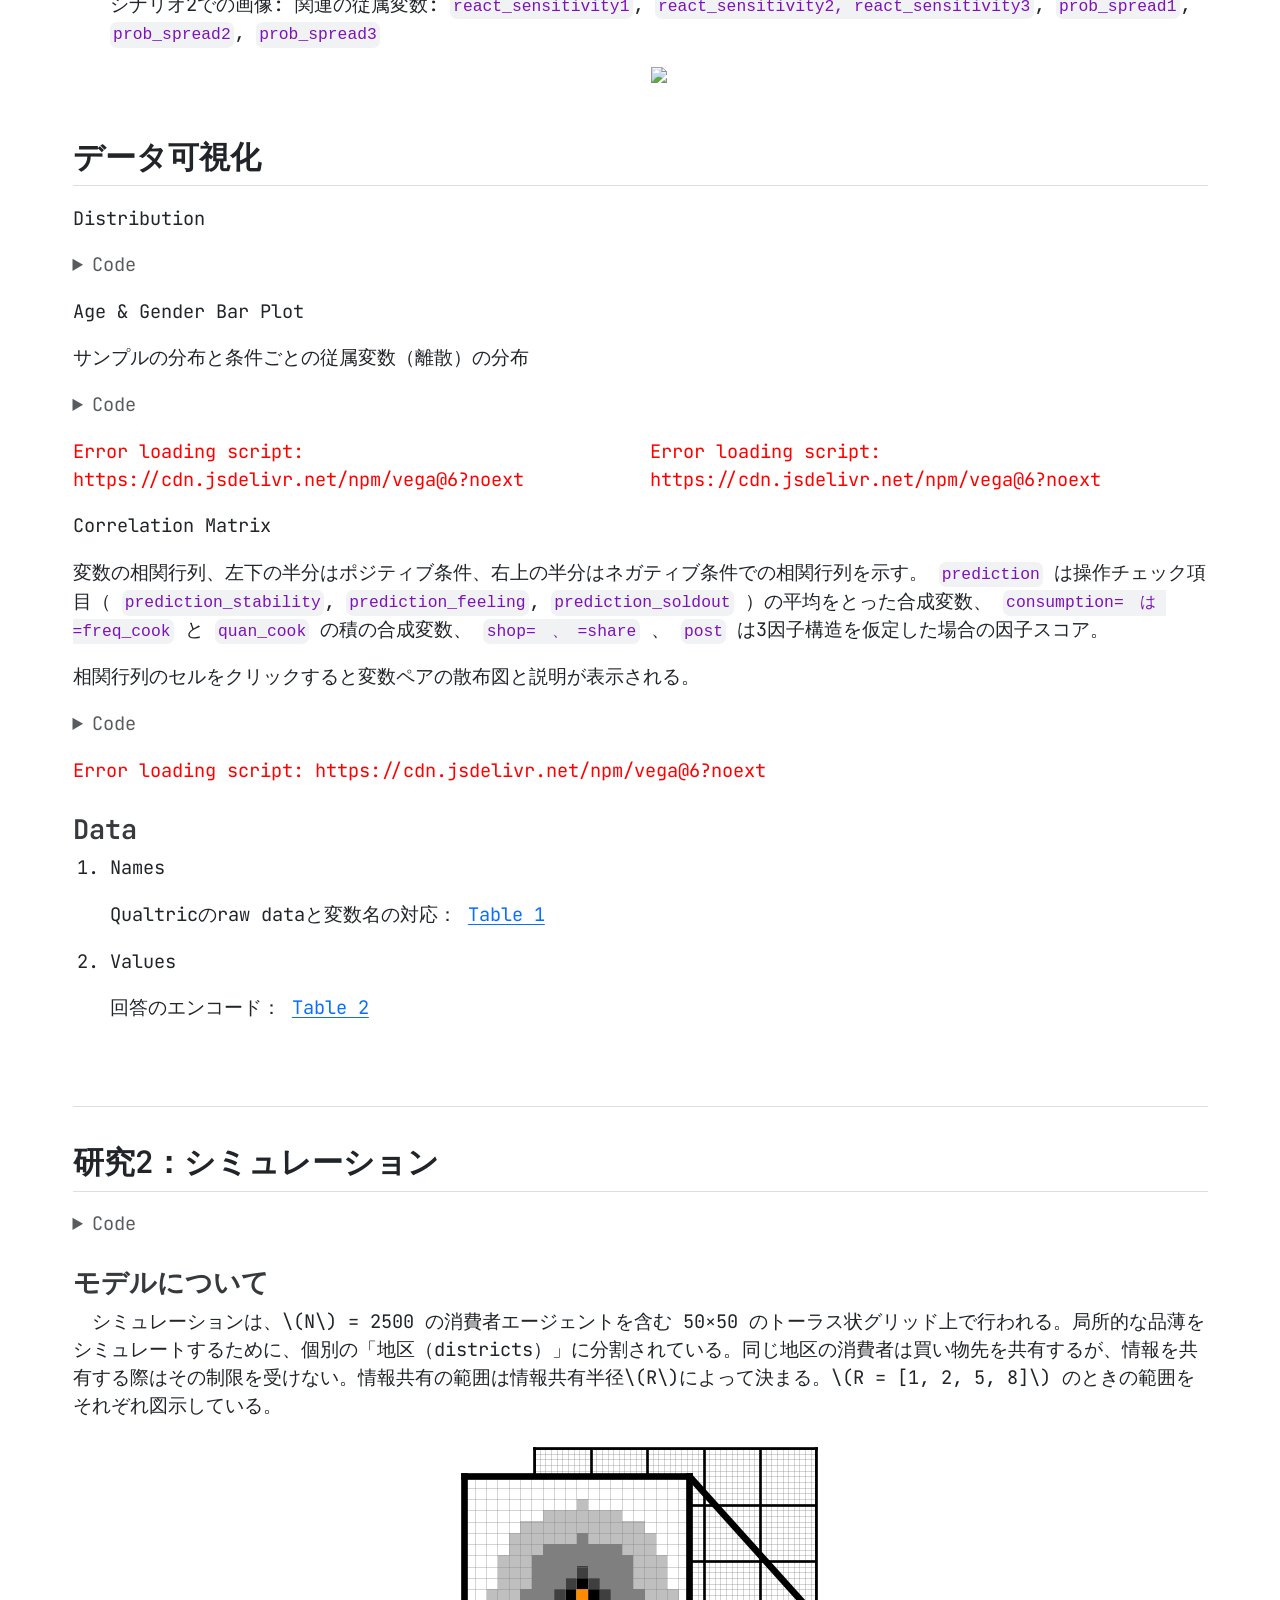
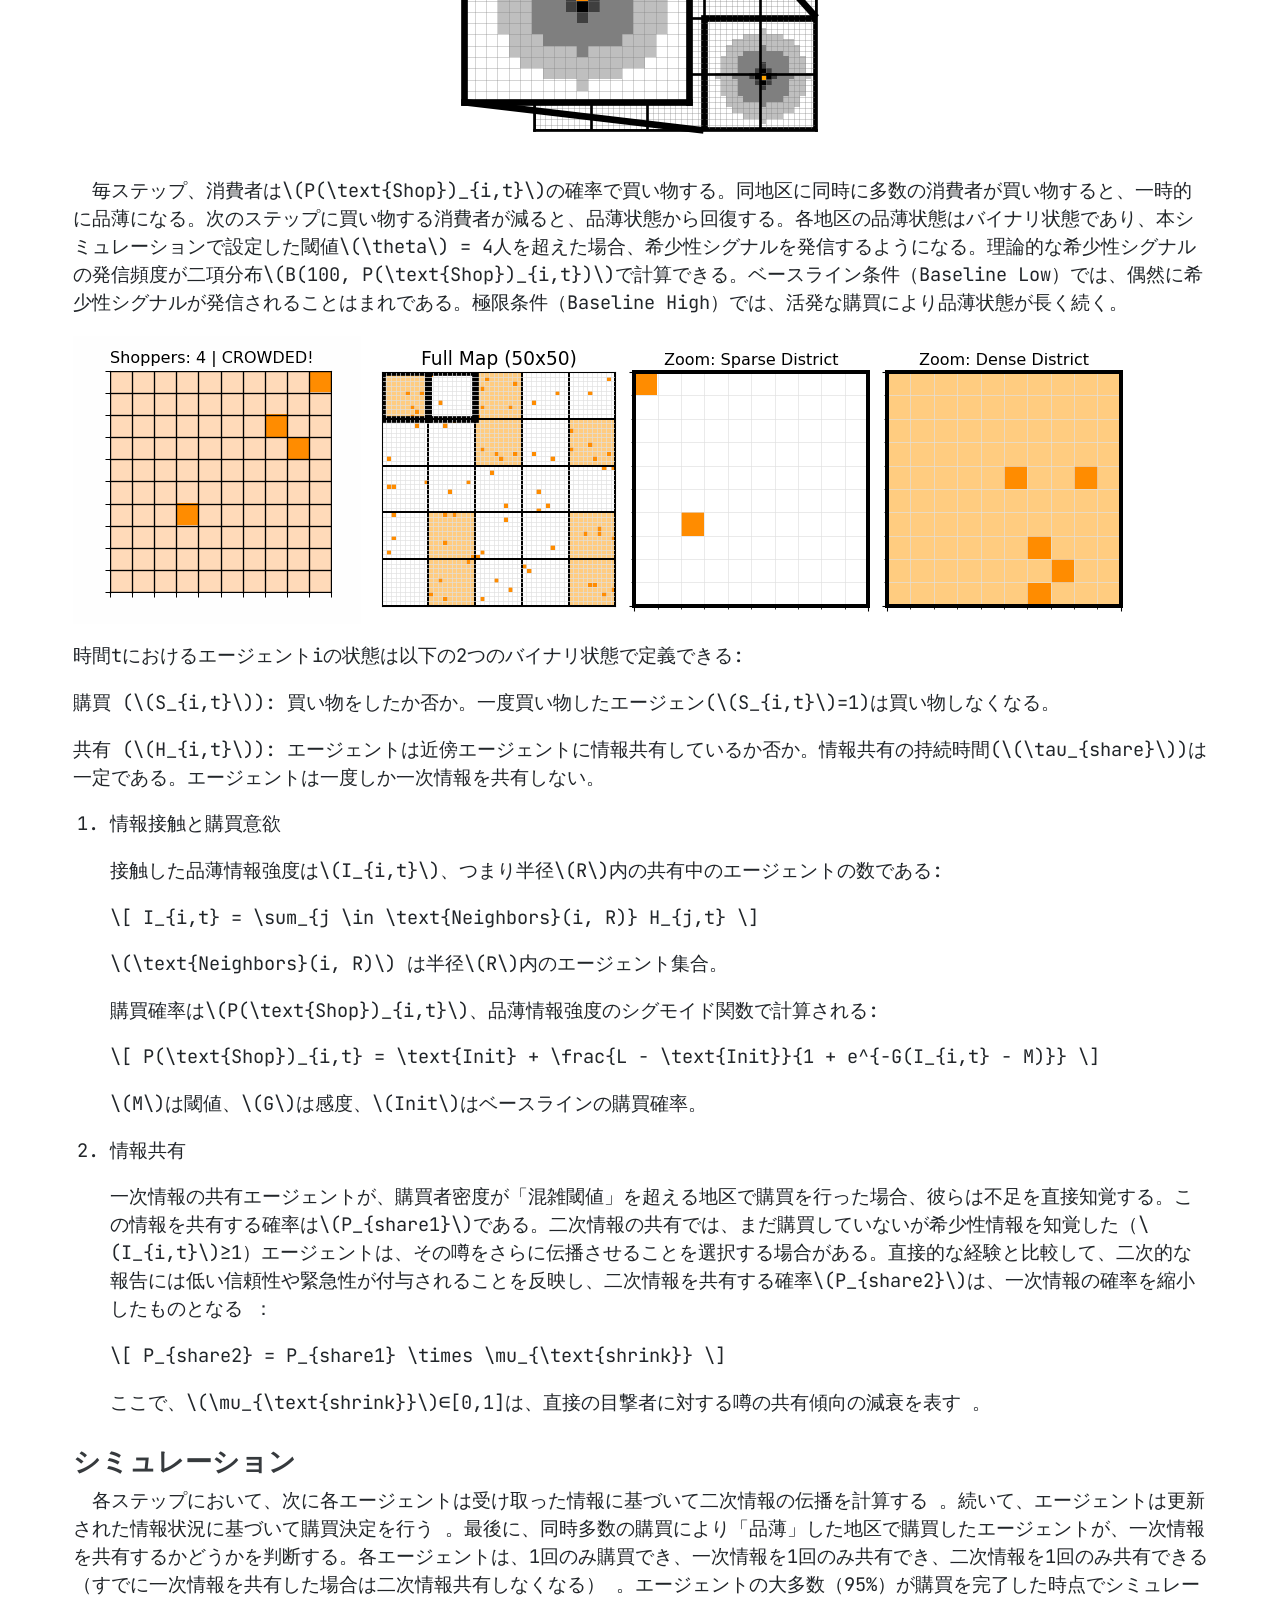
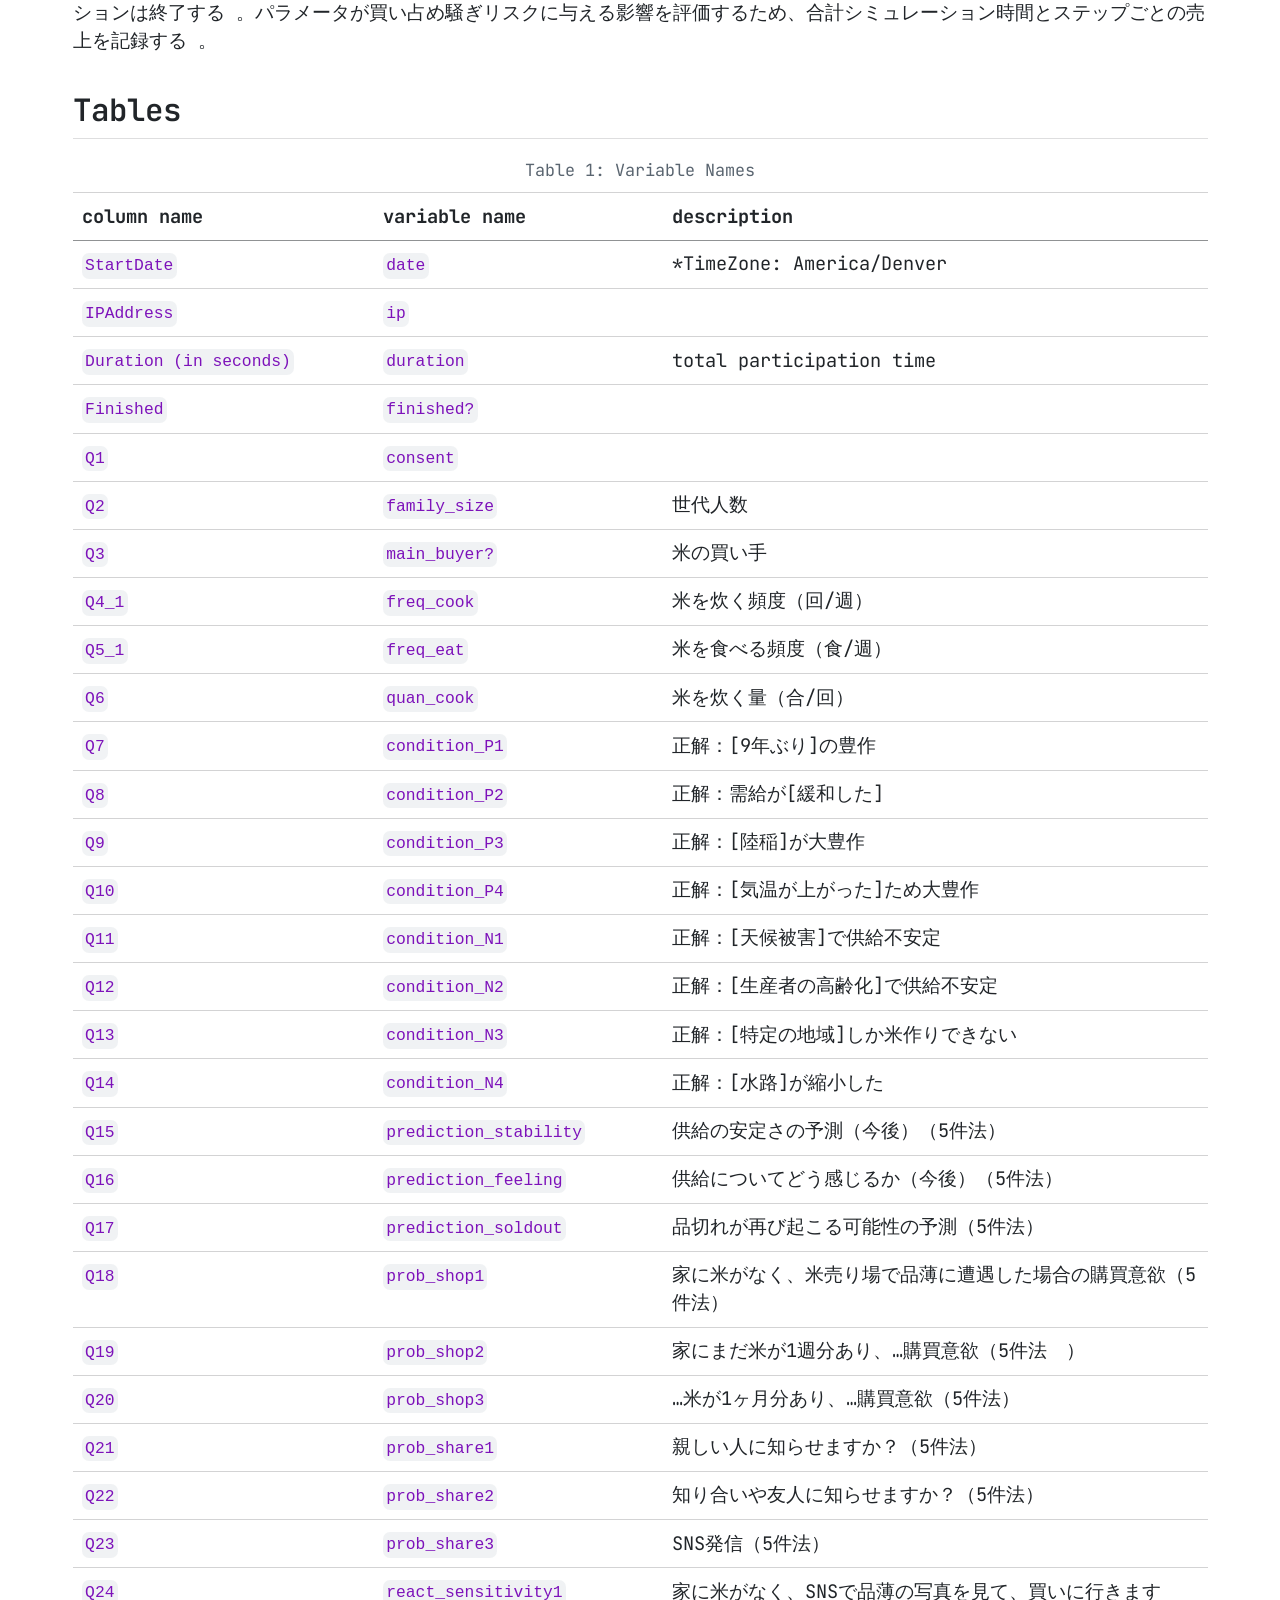
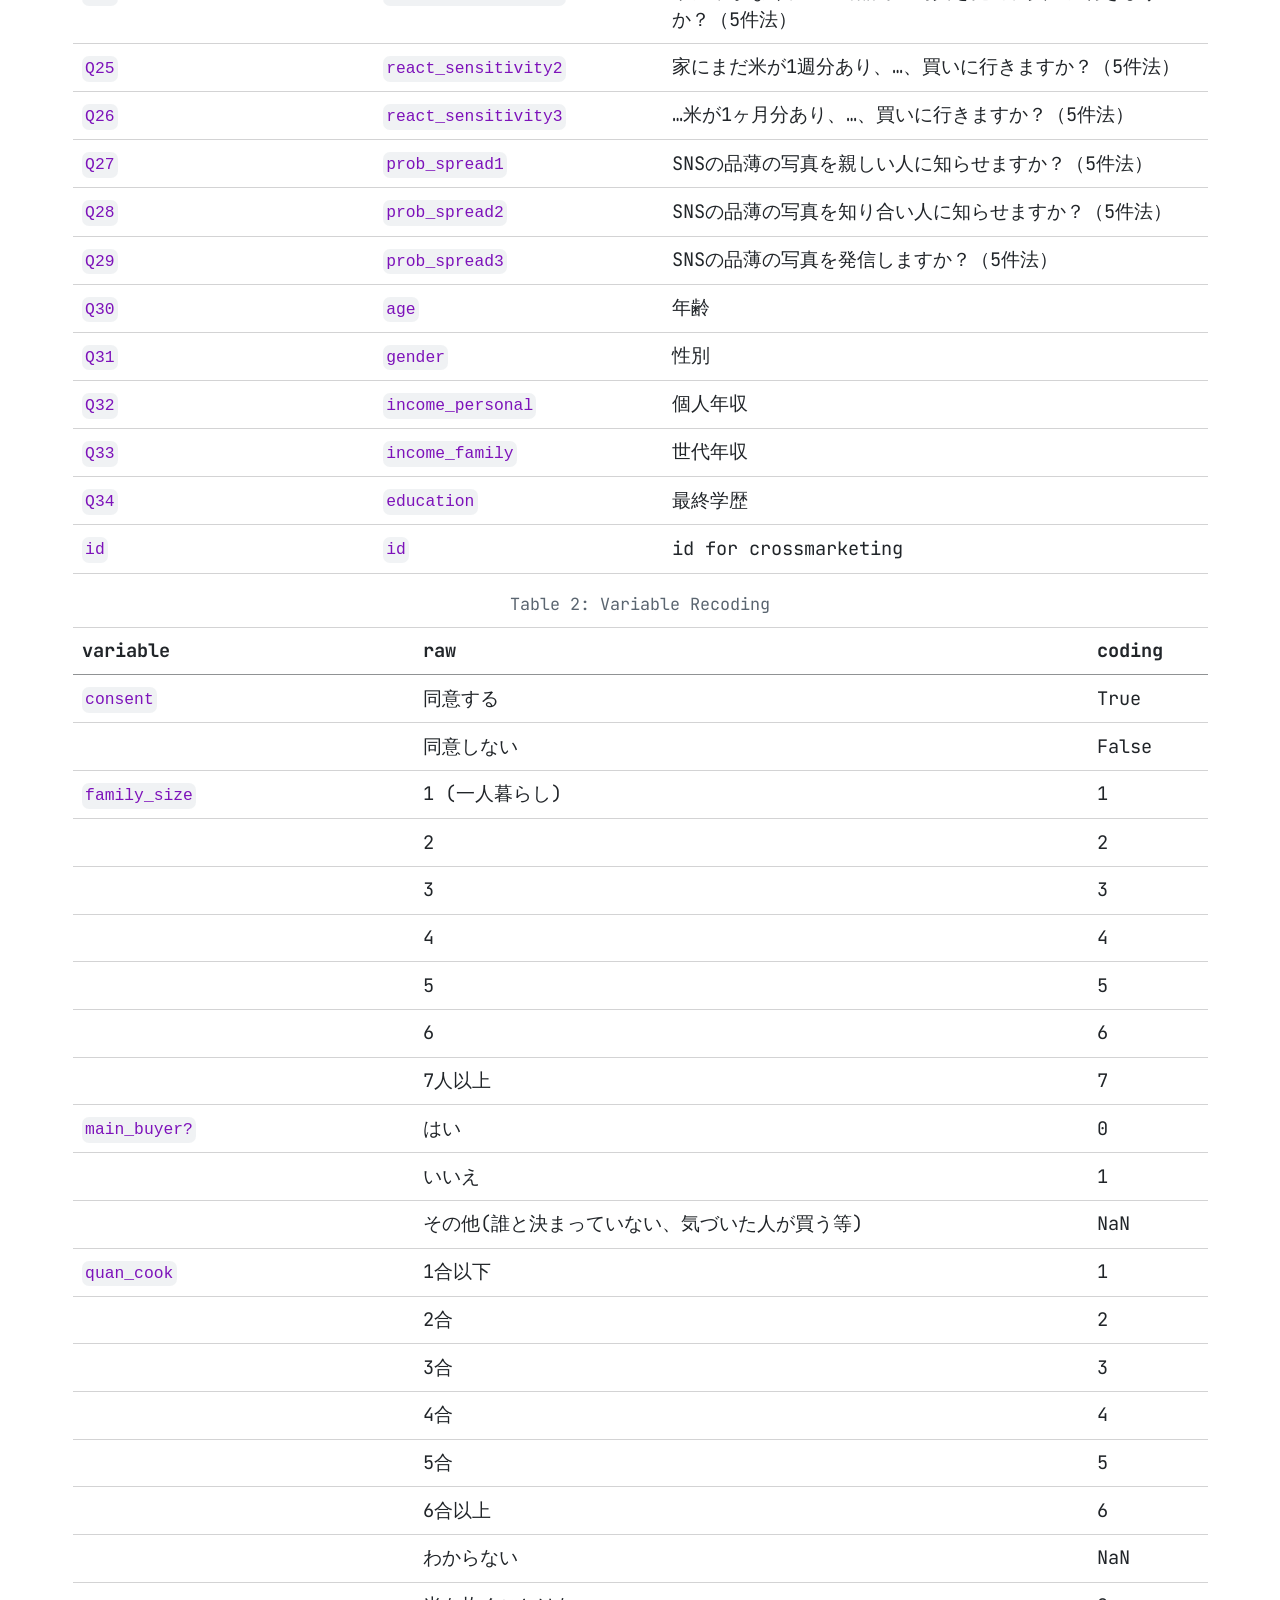
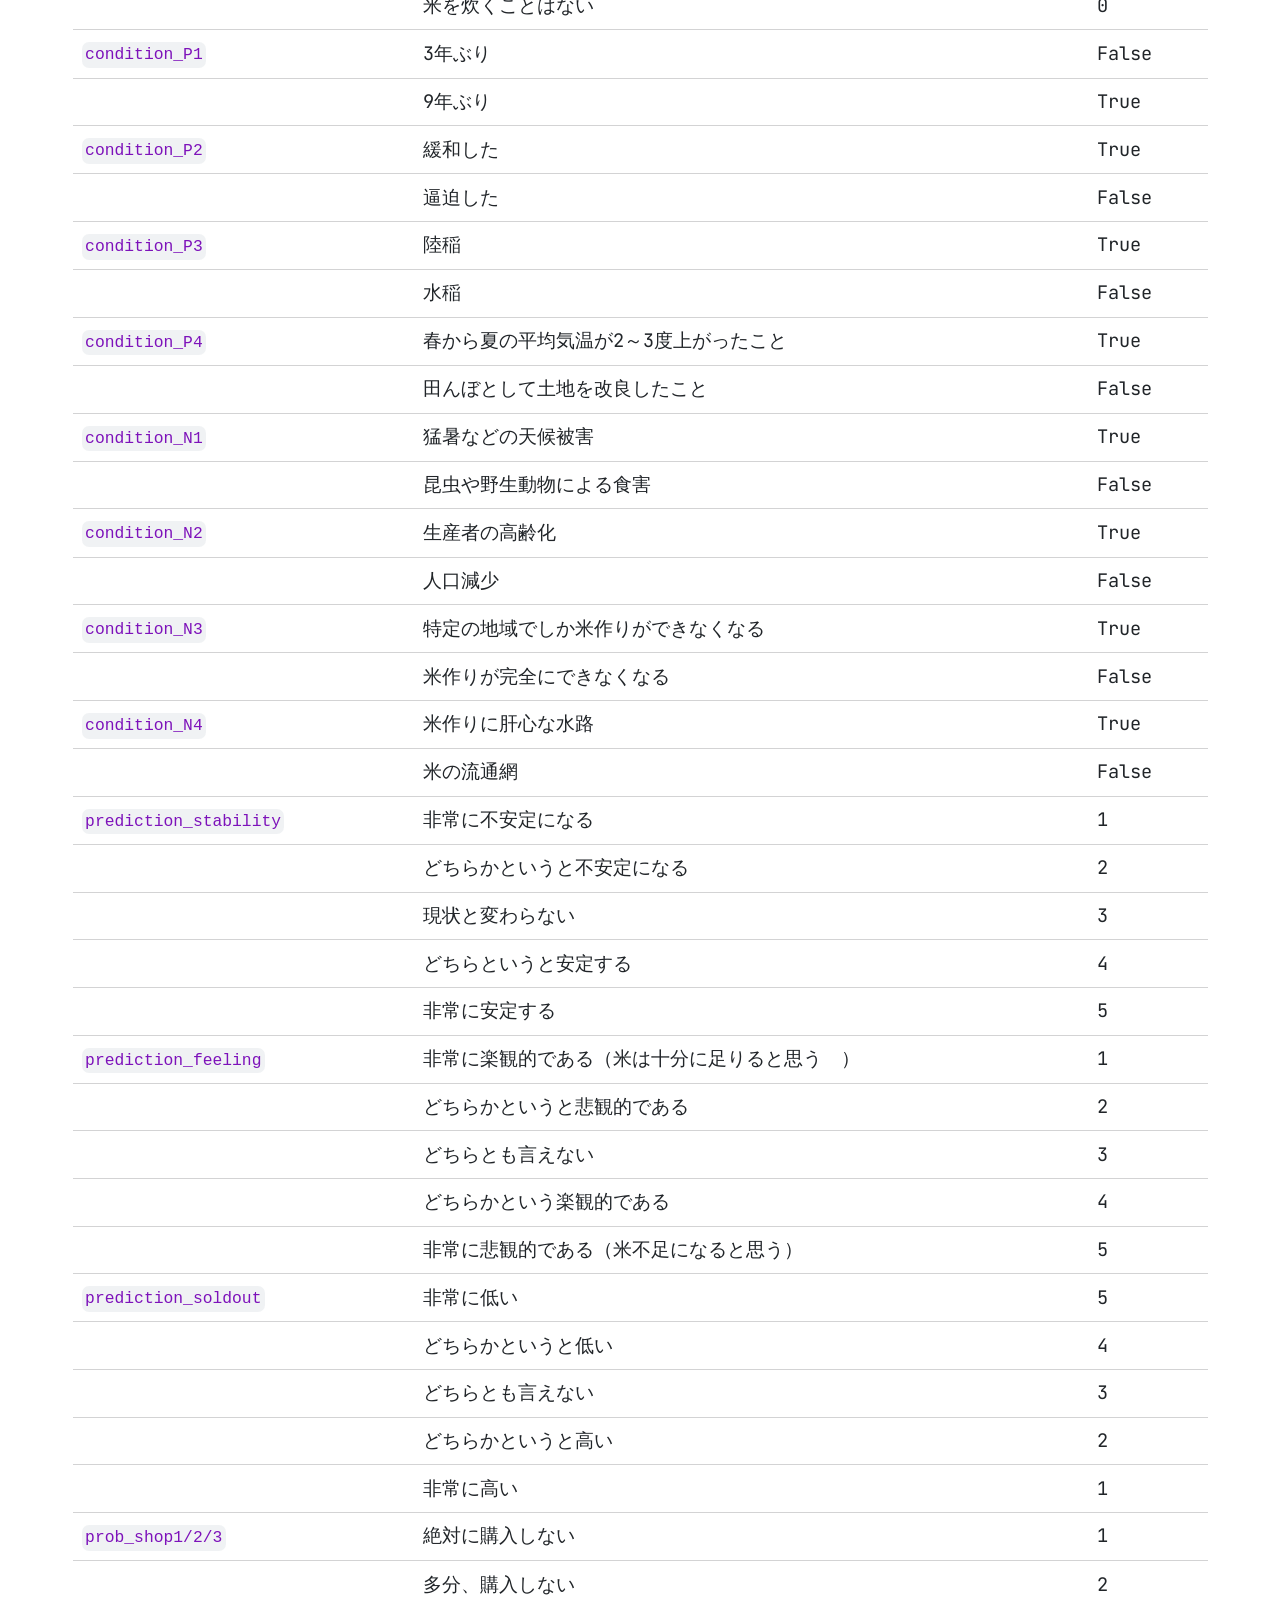
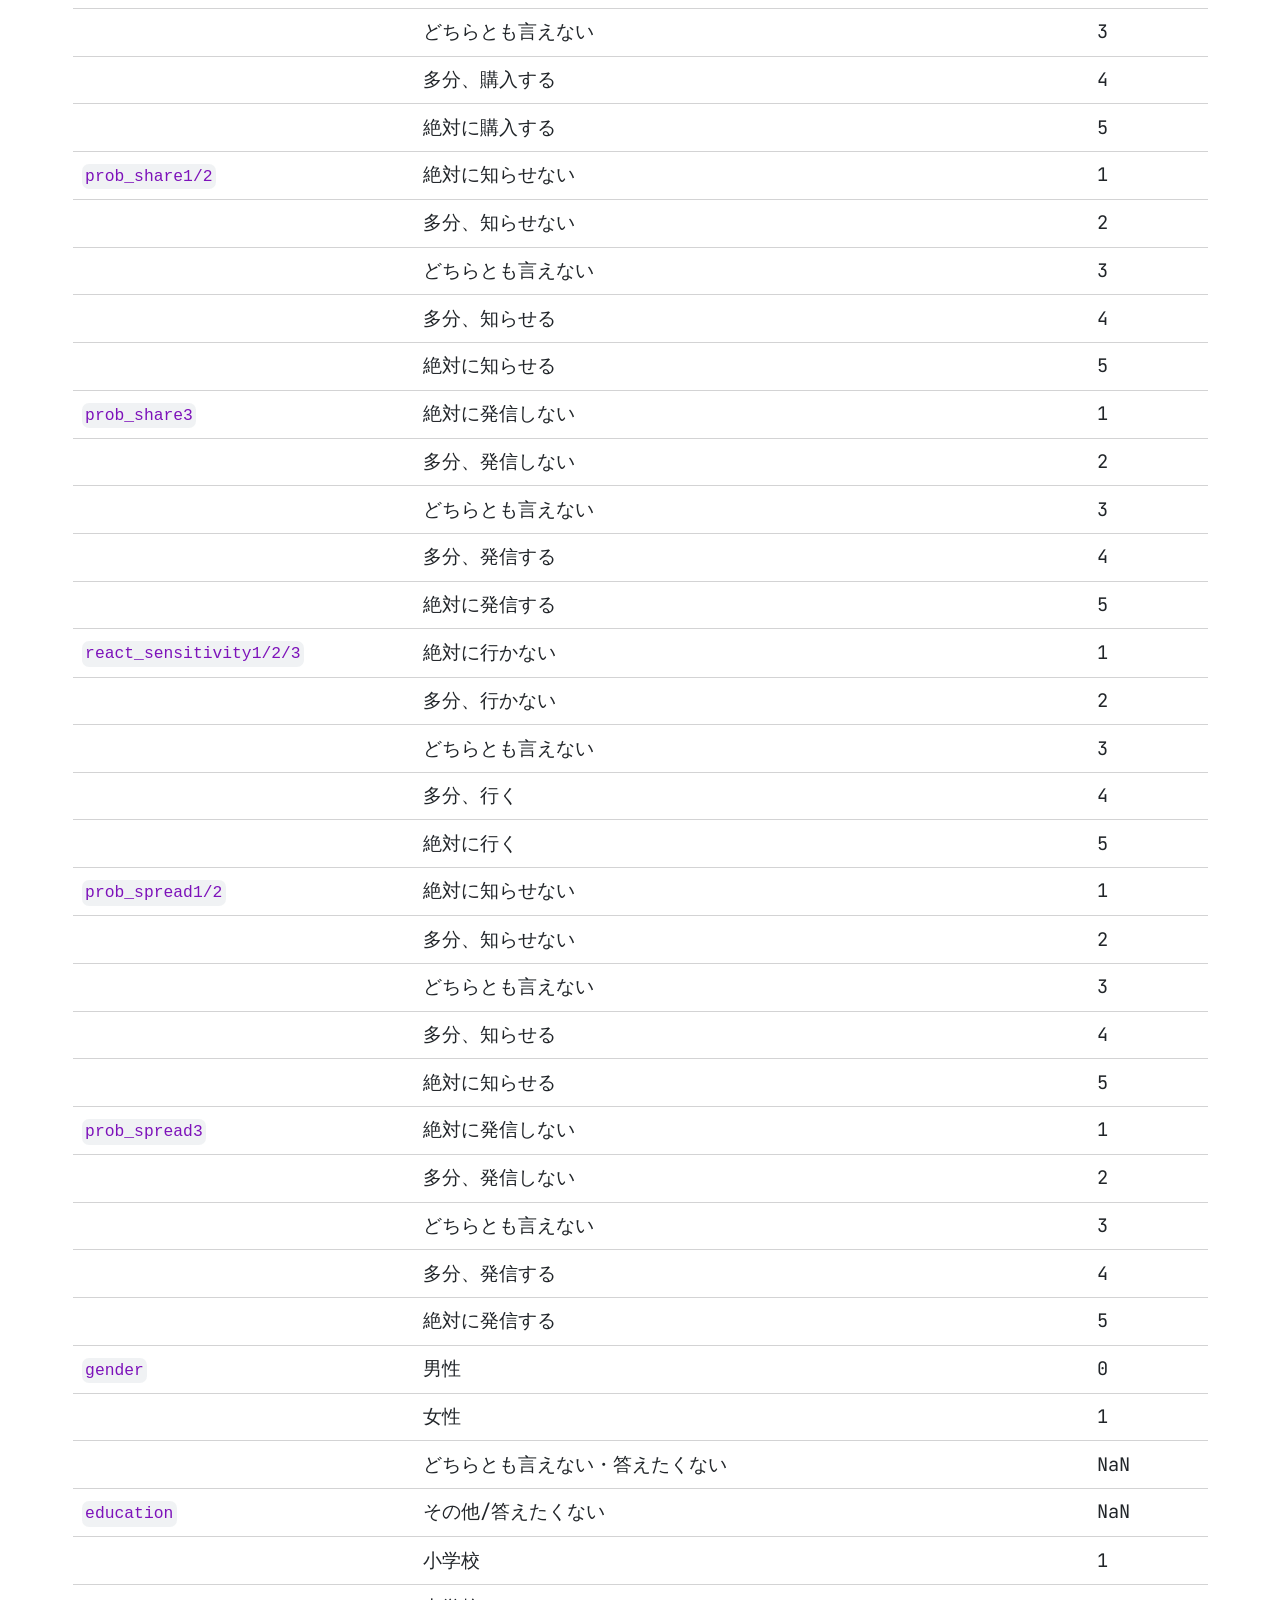
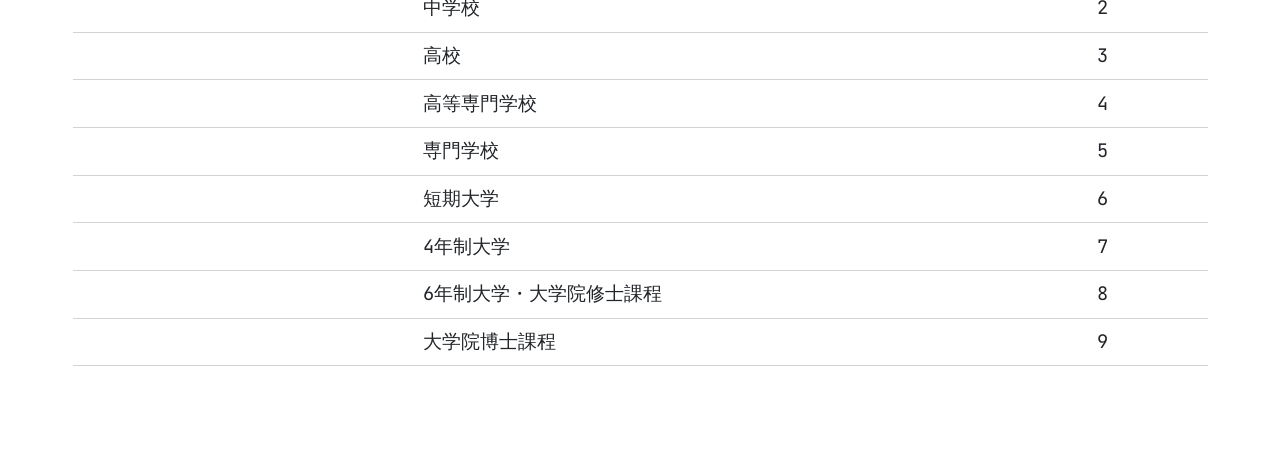
==== commit 116f3749: "clean code" ====
--- a/index.html
+++ b/index.html
@@ -307,7 +307,7 @@
 <section id="データ可視化" class="level2" header-args:python=":session test :async :results silent">
 <h2 header-args:python=":session test :async :results silent" class="anchored" data-anchor-id="データ可視化">データ可視化</h2>
 <p>Distribution</p>
-<div id="d1a10ed4" class="cell" data-execution_count="1">
+<div id="29ace8b9" class="cell" data-execution_count="1">
 <details class="code-fold">
 <summary>Code</summary>
 <div class="code-copy-outer-scaffold"><div class="sourceCode cell-code" id="cb2"><pre class="sourceCode python code-with-copy"><code class="sourceCode python"><span id="cb2-1"><a href="#cb2-1" aria-hidden="true" tabindex="-1"></a><span class="im">import</span> pandas <span class="im">as</span> pd</span>
@@ -756,28 +756,28 @@
 <span id="cb3-431"><a href="#cb3-431" aria-hidden="true" tabindex="-1"></a>final_chart <span class="op">=</span> alt.hconcat(left_column, right_column, text_panel, spacing<span class="op">=</span><span class="dv">5</span>)</span>
 <span id="cb3-432"><a href="#cb3-432" aria-hidden="true" tabindex="-1"></a>final_chart.display()</span></code></pre></div><button title="Copy to Clipboard" class="code-copy-button"><i class="bi"></i></button></div>
 </details>
-<div id="77c05aee" class="cell quarto-layout-panel" data-layout-ncol="2" data-execution_count="2">
+<div id="5198c7f7" class="cell quarto-layout-panel" data-execution_count="2" data-layout-ncol="2">
 <div class="quarto-layout-row">
 <div class="quarto-layout-cell" style="flex-basis: 50.0%;justify-content: flex-start;">
 
 <style>
-  #altair-viz-33203f39a1e7471cb44b885a5d43571e.vega-embed {
+  #altair-viz-a1522e0dbbd2475db638ef10b8329dd8.vega-embed {
     width: 100%;
     display: flex;
   }
 
-  #altair-viz-33203f39a1e7471cb44b885a5d43571e.vega-embed details,
-  #altair-viz-33203f39a1e7471cb44b885a5d43571e.vega-embed details summary {
+  #altair-viz-a1522e0dbbd2475db638ef10b8329dd8.vega-embed details,
+  #altair-viz-a1522e0dbbd2475db638ef10b8329dd8.vega-embed details summary {
     position: relative;
   }
 </style>
-<div id="altair-viz-33203f39a1e7471cb44b885a5d43571e"></div>
+<div id="altair-viz-a1522e0dbbd2475db638ef10b8329dd8"></div>
 <script type="text/javascript">
   var VEGA_DEBUG = (typeof VEGA_DEBUG == "undefined") ? {} : VEGA_DEBUG;
   (function(spec, embedOpt){
     let outputDiv = document.currentScript.previousElementSibling;
-    if (outputDiv.id !== "altair-viz-33203f39a1e7471cb44b885a5d43571e") {
-      outputDiv = document.getElementById("altair-viz-33203f39a1e7471cb44b885a5d43571e");
+    if (outputDiv.id !== "altair-viz-a1522e0dbbd2475db638ef10b8329dd8") {
+      outputDiv = document.getElementById("altair-viz-a1522e0dbbd2475db638ef10b8329dd8");
     }
 
     const paths = {
@@ -831,23 +831,23 @@
 <div class="quarto-layout-cell" style="flex-basis: 50.0%;justify-content: flex-start;">
 
 <style>
-  #altair-viz-8185264170df4a55981aaeef68149822.vega-embed {
+  #altair-viz-1135deb51b5e4502ac83659af53ef4dd.vega-embed {
     width: 100%;
     display: flex;
   }
 
-  #altair-viz-8185264170df4a55981aaeef68149822.vega-embed details,
-  #altair-viz-8185264170df4a55981aaeef68149822.vega-embed details summary {
+  #altair-viz-1135deb51b5e4502ac83659af53ef4dd.vega-embed details,
+  #altair-viz-1135deb51b5e4502ac83659af53ef4dd.vega-embed details summary {
     position: relative;
   }
 </style>
-<div id="altair-viz-8185264170df4a55981aaeef68149822"></div>
+<div id="altair-viz-1135deb51b5e4502ac83659af53ef4dd"></div>
 <script type="text/javascript">
   var VEGA_DEBUG = (typeof VEGA_DEBUG == "undefined") ? {} : VEGA_DEBUG;
   (function(spec, embedOpt){
     let outputDiv = document.currentScript.previousElementSibling;
-    if (outputDiv.id !== "altair-viz-8185264170df4a55981aaeef68149822") {
-      outputDiv = document.getElementById("altair-viz-8185264170df4a55981aaeef68149822");
+    if (outputDiv.id !== "altair-viz-1135deb51b5e4502ac83659af53ef4dd") {
+      outputDiv = document.getElementById("altair-viz-1135deb51b5e4502ac83659af53ef4dd");
     }
 
     const paths = {
@@ -903,7 +903,7 @@
 <p>Correlation Matrix</p>
 <p>変数の相関行列、左下の半分はポジティブ条件、右上の半分はネガティブ条件での相関行列を示す。 <code class="verbatim">prediction</code> は操作チェック項目（ <code class="verbatim">prediction_stability</code>, <code class="verbatim">prediction_feeling</code>, <code class="verbatim">prediction_soldout</code> ）の平均をとった合成変数、 <code class="verbatim">consumption=　は =freq_cook</code> と <code class="verbatim">quan_cook</code> の積の合成変数、 <code class="verbatim">shop=　、 =share</code> 、 <code class="verbatim">post</code> は3因子構造を仮定した場合の因子スコア。</p>
 <p>相関行列のセルをクリックすると変数ペアの散布図と説明が表示される。</p>
-<div id="8131010f" class="cell" data-execution_count="3">
+<div id="7692ca43" class="cell" data-execution_count="3">
 <details class="code-fold">
 <summary>Code</summary>
 <div class="code-copy-outer-scaffold"><div class="sourceCode cell-code" id="cb4"><pre class="sourceCode python code-with-copy"><code class="sourceCode python"><span id="cb4-1"><a href="#cb4-1" aria-hidden="true" tabindex="-1"></a><span class="co"># --- 1. Variables and Data Prep ---</span></span>
@@ -1075,23 +1075,23 @@
 <div class="cell-output cell-output-display" data-execution_count="3">
 
 <style>
-  #altair-viz-a6b4965a894048859e847b1e8cd3938b.vega-embed {
+  #altair-viz-866259b024c74ead895d754c79836213.vega-embed {
     width: 100%;
     display: flex;
   }
 
-  #altair-viz-a6b4965a894048859e847b1e8cd3938b.vega-embed details,
-  #altair-viz-a6b4965a894048859e847b1e8cd3938b.vega-embed details summary {
+  #altair-viz-866259b024c74ead895d754c79836213.vega-embed details,
+  #altair-viz-866259b024c74ead895d754c79836213.vega-embed details summary {
     position: relative;
   }
 </style>
-<div id="altair-viz-a6b4965a894048859e847b1e8cd3938b"></div>
+<div id="altair-viz-866259b024c74ead895d754c79836213"></div>
 <script type="text/javascript">
   var VEGA_DEBUG = (typeof VEGA_DEBUG == "undefined") ? {} : VEGA_DEBUG;
   (function(spec, embedOpt){
     let outputDiv = document.currentScript.previousElementSibling;
-    if (outputDiv.id !== "altair-viz-a6b4965a894048859e847b1e8cd3938b") {
-      outputDiv = document.getElementById("altair-viz-a6b4965a894048859e847b1e8cd3938b");
+    if (outputDiv.id !== "altair-viz-866259b024c74ead895d754c79836213") {
+      outputDiv = document.getElementById("altair-viz-866259b024c74ead895d754c79836213");
     }
 
     const paths = {
@@ -1158,7 +1158,7 @@
 </section>
 <section id="研究2シミュレーション" class="level2" header-args:python=":session jccs-sim :async :results output">
 <h2 header-args:python=":session jccs-sim :async :results output" class="anchored" data-anchor-id="研究2シミュレーション">研究2：シミュレーション</h2>
-<div id="d9346c59" class="cell" data-execution_count="4">
+<div id="e2fbfc50" class="cell" data-execution_count="4">
 <details class="code-fold">
 <summary>Code</summary>
 <div class="code-copy-outer-scaffold"><div class="sourceCode cell-code" id="cb5"><pre class="sourceCode python code-with-copy"><code class="sourceCode python"><span id="cb5-1"><a href="#cb5-1" aria-hidden="true" tabindex="-1"></a><span class="im">import</span> numpy <span class="im">as</span> np</span>
@@ -1174,340 +1174,13 @@
 <section id="モデルについて" class="level3">
 <h3 class="anchored" data-anchor-id="モデルについて">モデルについて</h3>
 <p>　シミュレーションは、<span class="math inline">\(N\)</span> = 2500 の消費者エージェントを含む 50×50 のトーラス状グリッド上で行われる。局所的な品薄をシミュレートするために、個別の「地区（districts）」に分割されている。同じ地区の消費者は買い物先を共有するが、情報を共有する際はその制限を受けない。情報共有の範囲は情報共有半径<span class="math inline">\(R\)</span>によって決まる。<span class="math inline">\(R = [1, 2, 5, 8]\)</span> のときの範囲をそれぞれ図示している。</p>
-<div id="bd9b4aba" class="cell" data-execution_count="5">
-<details class="code-fold">
-<summary>Code</summary>
-<div class="code-copy-outer-scaffold"><div class="sourceCode cell-code" id="cb6"><pre class="sourceCode python code-with-copy"><code class="sourceCode python"><span id="cb6-1"><a href="#cb6-1" aria-hidden="true" tabindex="-1"></a><span class="im">import</span> matplotlib.pyplot <span class="im">as</span> plt</span>
-<span id="cb6-2"><a href="#cb6-2" aria-hidden="true" tabindex="-1"></a><span class="im">import</span> matplotlib.patches <span class="im">as</span> patches  <span class="co"># 1. Import patches</span></span>
-<span id="cb6-3"><a href="#cb6-3" aria-hidden="true" tabindex="-1"></a><span class="im">import</span> numpy <span class="im">as</span> np</span>
-<span id="cb6-4"><a href="#cb6-4" aria-hidden="true" tabindex="-1"></a><span class="im">from</span> mpl_toolkits.axes_grid1.inset_locator <span class="im">import</span> mark_inset</span>
-<span id="cb6-5"><a href="#cb6-5" aria-hidden="true" tabindex="-1"></a></span>
-<span id="cb6-6"><a href="#cb6-6" aria-hidden="true" tabindex="-1"></a><span class="kw">def</span> create_neighbor(grid, radius, center):</span>
-<span id="cb6-7"><a href="#cb6-7" aria-hidden="true" tabindex="-1"></a>    center_x, center_y <span class="op">=</span> center</span>
-<span id="cb6-8"><a href="#cb6-8" aria-hidden="true" tabindex="-1"></a>    <span class="cf">if</span> radius <span class="op">&lt;=</span> <span class="dv">0</span>: <span class="cf">return</span> <span class="va">None</span></span>
-<span id="cb6-9"><a href="#cb6-9" aria-hidden="true" tabindex="-1"></a>    y, x <span class="op">=</span> np.ogrid[<span class="op">-</span>radius : radius <span class="op">+</span> <span class="dv">1</span>, <span class="op">-</span>radius : radius <span class="op">+</span> <span class="dv">1</span>]</span>
-<span id="cb6-10"><a href="#cb6-10" aria-hidden="true" tabindex="-1"></a>    mask <span class="op">=</span> x<span class="op">**</span><span class="dv">2</span> <span class="op">+</span> y<span class="op">**</span><span class="dv">2</span> <span class="op">&lt;=</span> radius<span class="op">**</span><span class="dv">2</span></span>
-<span id="cb6-11"><a href="#cb6-11" aria-hidden="true" tabindex="-1"></a>    mask[radius, radius] <span class="op">=</span> <span class="dv">0</span></span>
-<span id="cb6-12"><a href="#cb6-12" aria-hidden="true" tabindex="-1"></a>    mask_val <span class="op">=</span> mask.astype(<span class="bu">int</span>)</span>
-<span id="cb6-13"><a href="#cb6-13" aria-hidden="true" tabindex="-1"></a>    y1 <span class="op">=</span> <span class="bu">max</span>(<span class="dv">0</span>, center_y <span class="op">-</span> radius)</span>
-<span id="cb6-14"><a href="#cb6-14" aria-hidden="true" tabindex="-1"></a>    y2 <span class="op">=</span> <span class="bu">min</span>(<span class="dv">50</span>, center_y <span class="op">+</span> radius <span class="op">+</span> <span class="dv">1</span>)</span>
-<span id="cb6-15"><a href="#cb6-15" aria-hidden="true" tabindex="-1"></a>    x1 <span class="op">=</span> <span class="bu">max</span>(<span class="dv">0</span>, center_x <span class="op">-</span> radius)</span>
-<span id="cb6-16"><a href="#cb6-16" aria-hidden="true" tabindex="-1"></a>    x2 <span class="op">=</span> <span class="bu">min</span>(<span class="dv">50</span>, center_x <span class="op">+</span> radius <span class="op">+</span> <span class="dv">1</span>)</span>
-<span id="cb6-17"><a href="#cb6-17" aria-hidden="true" tabindex="-1"></a>    <span class="cf">if</span> y1 <span class="op">&gt;=</span> y2 <span class="kw">or</span> x1 <span class="op">&gt;=</span> x2: <span class="cf">return</span> grid</span>
-<span id="cb6-18"><a href="#cb6-18" aria-hidden="true" tabindex="-1"></a>    ky1 <span class="op">=</span> y1 <span class="op">-</span> (center_y <span class="op">-</span> radius)</span>
-<span id="cb6-19"><a href="#cb6-19" aria-hidden="true" tabindex="-1"></a>    ky2 <span class="op">=</span> ky1 <span class="op">+</span> (y2 <span class="op">-</span> y1)</span>
-<span id="cb6-20"><a href="#cb6-20" aria-hidden="true" tabindex="-1"></a>    kx1 <span class="op">=</span> x1 <span class="op">-</span> (center_x <span class="op">-</span> radius)</span>
-<span id="cb6-21"><a href="#cb6-21" aria-hidden="true" tabindex="-1"></a>    kx2 <span class="op">=</span> kx1 <span class="op">+</span> (x2 <span class="op">-</span> x1)</span>
-<span id="cb6-22"><a href="#cb6-22" aria-hidden="true" tabindex="-1"></a>    grid[y1:y2, x1:x2] <span class="op">+=</span> mask_val[ky1:ky2, kx1:kx2]</span>
-<span id="cb6-23"><a href="#cb6-23" aria-hidden="true" tabindex="-1"></a>    <span class="cf">return</span> grid</span>
-<span id="cb6-24"><a href="#cb6-24" aria-hidden="true" tabindex="-1"></a></span>
-<span id="cb6-25"><a href="#cb6-25" aria-hidden="true" tabindex="-1"></a>grid_size <span class="op">=</span> <span class="dv">50</span></span>
-<span id="cb6-26"><a href="#cb6-26" aria-hidden="true" tabindex="-1"></a>arr <span class="op">=</span> np.zeros((grid_size, grid_size))</span>
-<span id="cb6-27"><a href="#cb6-27" aria-hidden="true" tabindex="-1"></a></span>
-<span id="cb6-28"><a href="#cb6-28" aria-hidden="true" tabindex="-1"></a><span class="co"># Center coordinates</span></span>
-<span id="cb6-29"><a href="#cb6-29" aria-hidden="true" tabindex="-1"></a>cx, cy <span class="op">=</span> <span class="dv">40</span>, <span class="dv">9</span> </span>
-<span id="cb6-30"><a href="#cb6-30" aria-hidden="true" tabindex="-1"></a></span>
-<span id="cb6-31"><a href="#cb6-31" aria-hidden="true" tabindex="-1"></a><span class="co"># Data generation</span></span>
-<span id="cb6-32"><a href="#cb6-32" aria-hidden="true" tabindex="-1"></a><span class="cf">for</span> r <span class="kw">in</span> [<span class="dv">1</span>, <span class="dv">2</span>, <span class="dv">5</span>, <span class="dv">8</span>]:</span>
-<span id="cb6-33"><a href="#cb6-33" aria-hidden="true" tabindex="-1"></a>    arr <span class="op">=</span> create_neighbor(arr, r, (cx, cy))</span>
-<span id="cb6-34"><a href="#cb6-34" aria-hidden="true" tabindex="-1"></a></span>
-<span id="cb6-35"><a href="#cb6-35" aria-hidden="true" tabindex="-1"></a><span class="co"># plot</span></span>
-<span id="cb6-36"><a href="#cb6-36" aria-hidden="true" tabindex="-1"></a>fig, ax <span class="op">=</span> plt.subplots(figsize<span class="op">=</span>(<span class="dv">4</span>, <span class="dv">4</span>))</span>
-<span id="cb6-37"><a href="#cb6-37" aria-hidden="true" tabindex="-1"></a></span>
-<span id="cb6-38"><a href="#cb6-38" aria-hidden="true" tabindex="-1"></a>ax.imshow(arr, cmap<span class="op">=</span><span class="st">'binary'</span>, origin<span class="op">=</span><span class="st">"lower"</span>)</span>
-<span id="cb6-39"><a href="#cb6-39" aria-hidden="true" tabindex="-1"></a>ax.set_xlim(<span class="op">-</span><span class="fl">0.5</span>, grid_size <span class="op">-</span> <span class="fl">0.5</span>)</span>
-<span id="cb6-40"><a href="#cb6-40" aria-hidden="true" tabindex="-1"></a>ax.set_ylim(<span class="op">-</span><span class="fl">0.5</span>, grid_size <span class="op">-</span> <span class="fl">0.5</span>)</span>
-<span id="cb6-41"><a href="#cb6-41" aria-hidden="true" tabindex="-1"></a></span>
-<span id="cb6-42"><a href="#cb6-42" aria-hidden="true" tabindex="-1"></a><span class="co"># 2. Add orange rectangle to main plot</span></span>
-<span id="cb6-43"><a href="#cb6-43" aria-hidden="true" tabindex="-1"></a><span class="co"># Coordinates are (x - 0.5, y - 0.5) because grid points are centered</span></span>
-<span id="cb6-44"><a href="#cb6-44" aria-hidden="true" tabindex="-1"></a>rect_main <span class="op">=</span> patches.Rectangle((cx <span class="op">-</span> <span class="fl">0.5</span>, cy <span class="op">-</span> <span class="fl">0.5</span>), <span class="dv">1</span>, <span class="dv">1</span>, linewidth<span class="op">=</span><span class="dv">0</span>, facecolor<span class="op">=</span><span class="st">'orange'</span>)</span>
-<span id="cb6-45"><a href="#cb6-45" aria-hidden="true" tabindex="-1"></a>ax.add_patch(rect_main)</span>
-<span id="cb6-46"><a href="#cb6-46" aria-hidden="true" tabindex="-1"></a></span>
-<span id="cb6-47"><a href="#cb6-47" aria-hidden="true" tabindex="-1"></a><span class="cf">for</span> k <span class="kw">in</span> <span class="bu">range</span>(<span class="dv">0</span>, grid_size <span class="op">+</span> <span class="dv">1</span>):</span>
-<span id="cb6-48"><a href="#cb6-48" aria-hidden="true" tabindex="-1"></a>    ax.axhline(k <span class="op">-</span> <span class="fl">0.5</span>, color<span class="op">=</span><span class="st">'gray'</span>, linewidth<span class="op">=</span><span class="fl">0.5</span>, alpha<span class="op">=</span><span class="fl">0.5</span>)</span>
-<span id="cb6-49"><a href="#cb6-49" aria-hidden="true" tabindex="-1"></a>    ax.axvline(k <span class="op">-</span> <span class="fl">0.5</span>, color<span class="op">=</span><span class="st">'gray'</span>, linewidth<span class="op">=</span><span class="fl">0.5</span>, alpha<span class="op">=</span><span class="fl">0.5</span>)</span>
-<span id="cb6-50"><a href="#cb6-50" aria-hidden="true" tabindex="-1"></a><span class="cf">for</span> k <span class="kw">in</span> <span class="bu">range</span>(<span class="dv">0</span>, grid_size <span class="op">+</span> <span class="dv">1</span>, <span class="dv">10</span>):</span>
-<span id="cb6-51"><a href="#cb6-51" aria-hidden="true" tabindex="-1"></a>    ax.axhline(k <span class="op">-</span> <span class="fl">0.5</span>, color<span class="op">=</span><span class="st">'black'</span>, linewidth<span class="op">=</span><span class="dv">2</span>)</span>
-<span id="cb6-52"><a href="#cb6-52" aria-hidden="true" tabindex="-1"></a>    ax.axvline(k <span class="op">-</span> <span class="fl">0.5</span>, color<span class="op">=</span><span class="st">'black'</span>, linewidth<span class="op">=</span><span class="dv">2</span>)</span>
-<span id="cb6-53"><a href="#cb6-53" aria-hidden="true" tabindex="-1"></a></span>
-<span id="cb6-54"><a href="#cb6-54" aria-hidden="true" tabindex="-1"></a>ax.set_xticks([])</span>
-<span id="cb6-55"><a href="#cb6-55" aria-hidden="true" tabindex="-1"></a>ax.set_yticks([])</span>
-<span id="cb6-56"><a href="#cb6-56" aria-hidden="true" tabindex="-1"></a></span>
-<span id="cb6-57"><a href="#cb6-57" aria-hidden="true" tabindex="-1"></a><span class="cf">for</span> spine <span class="kw">in</span> ax.spines.values():</span>
-<span id="cb6-58"><a href="#cb6-58" aria-hidden="true" tabindex="-1"></a>    spine.set_visible(<span class="va">True</span>)</span>
-<span id="cb6-59"><a href="#cb6-59" aria-hidden="true" tabindex="-1"></a>    spine.set_linewidth(<span class="dv">2</span>) </span>
-<span id="cb6-60"><a href="#cb6-60" aria-hidden="true" tabindex="-1"></a>    spine.set_color(<span class="st">'black'</span>)</span>
-<span id="cb6-61"><a href="#cb6-61" aria-hidden="true" tabindex="-1"></a></span>
-<span id="cb6-62"><a href="#cb6-62" aria-hidden="true" tabindex="-1"></a><span class="co"># Position: [x, y, width, height]</span></span>
-<span id="cb6-63"><a href="#cb6-63" aria-hidden="true" tabindex="-1"></a>axins <span class="op">=</span> ax.inset_axes([<span class="op">-</span><span class="fl">0.25</span>, <span class="fl">0.1</span>, <span class="fl">0.8</span>, <span class="fl">0.8</span>])</span>
-<span id="cb6-64"><a href="#cb6-64" aria-hidden="true" tabindex="-1"></a></span>
-<span id="cb6-65"><a href="#cb6-65" aria-hidden="true" tabindex="-1"></a>axins.imshow(arr, cmap<span class="op">=</span><span class="st">'binary'</span>, origin<span class="op">=</span><span class="st">"lower"</span>)</span>
-<span id="cb6-66"><a href="#cb6-66" aria-hidden="true" tabindex="-1"></a></span>
-<span id="cb6-67"><a href="#cb6-67" aria-hidden="true" tabindex="-1"></a><span class="co"># 3. Add orange rectangle to inset plot</span></span>
-<span id="cb6-68"><a href="#cb6-68" aria-hidden="true" tabindex="-1"></a><span class="co"># (Must create a new patch object, cannot reuse the previous one)</span></span>
-<span id="cb6-69"><a href="#cb6-69" aria-hidden="true" tabindex="-1"></a>rect_ins <span class="op">=</span> patches.Rectangle((cx <span class="op">-</span> <span class="fl">0.5</span>, cy <span class="op">-</span> <span class="fl">0.5</span>), <span class="dv">1</span>, <span class="dv">1</span>, linewidth<span class="op">=</span><span class="dv">0</span>, facecolor<span class="op">=</span><span class="st">'#FF8C00'</span>)</span>
-<span id="cb6-70"><a href="#cb6-70" aria-hidden="true" tabindex="-1"></a>axins.add_patch(rect_ins)</span>
-<span id="cb6-71"><a href="#cb6-71" aria-hidden="true" tabindex="-1"></a></span>
-<span id="cb6-72"><a href="#cb6-72" aria-hidden="true" tabindex="-1"></a><span class="cf">for</span> spine <span class="kw">in</span> axins.spines.values():</span>
-<span id="cb6-73"><a href="#cb6-73" aria-hidden="true" tabindex="-1"></a>    spine.set_visible(<span class="va">True</span>)</span>
-<span id="cb6-74"><a href="#cb6-74" aria-hidden="true" tabindex="-1"></a>    spine.set_linewidth(<span class="dv">5</span>) </span>
-<span id="cb6-75"><a href="#cb6-75" aria-hidden="true" tabindex="-1"></a>    spine.set_color(<span class="st">'black'</span>)</span>
-<span id="cb6-76"><a href="#cb6-76" aria-hidden="true" tabindex="-1"></a></span>
-<span id="cb6-77"><a href="#cb6-77" aria-hidden="true" tabindex="-1"></a>axins.set_xlim(<span class="fl">29.5</span>, <span class="fl">49.5</span>)</span>
-<span id="cb6-78"><a href="#cb6-78" aria-hidden="true" tabindex="-1"></a>axins.set_ylim(<span class="op">-</span><span class="fl">0.5</span>, <span class="fl">19.5</span>) </span>
-<span id="cb6-79"><a href="#cb6-79" aria-hidden="true" tabindex="-1"></a></span>
-<span id="cb6-80"><a href="#cb6-80" aria-hidden="true" tabindex="-1"></a>axins.set_xticks([])</span>
-<span id="cb6-81"><a href="#cb6-81" aria-hidden="true" tabindex="-1"></a>axins.set_yticks([])</span>
-<span id="cb6-82"><a href="#cb6-82" aria-hidden="true" tabindex="-1"></a><span class="cf">for</span> k <span class="kw">in</span> <span class="bu">range</span>(<span class="dv">0</span>, grid_size <span class="op">+</span> <span class="dv">1</span>):</span>
-<span id="cb6-83"><a href="#cb6-83" aria-hidden="true" tabindex="-1"></a>    axins.axhline(k <span class="op">-</span> <span class="fl">0.5</span>, color<span class="op">=</span><span class="st">'gray'</span>, linewidth<span class="op">=</span><span class="fl">0.5</span>, alpha<span class="op">=</span><span class="fl">0.5</span>)</span>
-<span id="cb6-84"><a href="#cb6-84" aria-hidden="true" tabindex="-1"></a>    axins.axvline(k <span class="op">-</span> <span class="fl">0.5</span>, color<span class="op">=</span><span class="st">'gray'</span>, linewidth<span class="op">=</span><span class="fl">0.5</span>, alpha<span class="op">=</span><span class="fl">0.5</span>)</span>
-<span id="cb6-85"><a href="#cb6-85" aria-hidden="true" tabindex="-1"></a></span>
-<span id="cb6-86"><a href="#cb6-86" aria-hidden="true" tabindex="-1"></a>mark_inset(ax, axins, loc1<span class="op">=</span><span class="dv">1</span>, loc2<span class="op">=</span><span class="dv">3</span>, fc<span class="op">=</span><span class="st">"none"</span>, ec<span class="op">=</span><span class="st">"black"</span>, lw<span class="op">=</span><span class="dv">5</span>)</span>
-<span id="cb6-87"><a href="#cb6-87" aria-hidden="true" tabindex="-1"></a></span>
-<span id="cb6-88"><a href="#cb6-88" aria-hidden="true" tabindex="-1"></a>plt.tight_layout()</span>
-<span id="cb6-89"><a href="#cb6-89" aria-hidden="true" tabindex="-1"></a>plt.savefig(<span class="st">'plot.png'</span>, bbox_inches<span class="op">=</span><span class="st">'tight'</span>)</span></code></pre></div><button title="Copy to Clipboard" class="code-copy-button"><i class="bi"></i></button></div>
-</details>
-</div>
 <div class="quarto-figure quarto-figure-center">
 <figure class="figure">
 <p><img src="assets/radius.png" class="img-fluid quarto-figure quarto-figure-center figure-img"></p>
 </figure>
 </div>
 <p>　毎ステップ、消費者は<span class="math inline">\(P(\text{Shop})_{i,t}\)</span>の確率で買い物する。同地区に同時に多数の消費者が買い物すると、一時的に品薄になる。次のステップに買い物する消費者が減ると、品薄状態から回復する。各地区の品薄状態はバイナリ状態であり、本シミュレーションで設定した閾値<span class="math inline">\(\theta\)</span> = 4人を超えた場合、希少性シグナルを発信するようになる。理論的な希少性シグナルの発信頻度が二項分布<span class="math inline">\(B(100, P(\text{Shop})_{i,t})\)</span>で計算できる。ベースライン条件（Baseline Low）では、偶然に希少性シグナルが発信されることはまれである。極限条件（Baseline High）では、活発な購買により品薄状態が長く続く。</p>
-<div id="06475a71" class="cell" data-execution_count="6">
-<details class="code-fold">
-<summary>Code</summary>
-<div class="code-copy-outer-scaffold"><div class="sourceCode cell-code" id="cb7"><pre class="sourceCode python code-with-copy"><code class="sourceCode python"><span id="cb7-1"><a href="#cb7-1" aria-hidden="true" tabindex="-1"></a><span class="im">import</span> numpy <span class="im">as</span> np</span>
-<span id="cb7-2"><a href="#cb7-2" aria-hidden="true" tabindex="-1"></a><span class="im">import</span> matplotlib.pyplot <span class="im">as</span> plt</span>
-<span id="cb7-3"><a href="#cb7-3" aria-hidden="true" tabindex="-1"></a><span class="im">import</span> matplotlib.colors <span class="im">as</span> mcolors</span>
-<span id="cb7-4"><a href="#cb7-4" aria-hidden="true" tabindex="-1"></a><span class="im">import</span> imageio</span>
-<span id="cb7-5"><a href="#cb7-5" aria-hidden="true" tabindex="-1"></a><span class="im">import</span> os</span>
-<span id="cb7-6"><a href="#cb7-6" aria-hidden="true" tabindex="-1"></a></span>
-<span id="cb7-7"><a href="#cb7-7" aria-hidden="true" tabindex="-1"></a><span class="co"># Configuration</span></span>
-<span id="cb7-8"><a href="#cb7-8" aria-hidden="true" tabindex="-1"></a>grid_size <span class="op">=</span> <span class="dv">10</span></span>
-<span id="cb7-9"><a href="#cb7-9" aria-hidden="true" tabindex="-1"></a>prob_head <span class="op">=</span> <span class="fl">0.03</span></span>
-<span id="cb7-10"><a href="#cb7-10" aria-hidden="true" tabindex="-1"></a>n_frames <span class="op">=</span>  <span class="dv">10</span>   <span class="co"># Number of simulation steps in the GIF</span></span>
-<span id="cb7-11"><a href="#cb7-11" aria-hidden="true" tabindex="-1"></a>threshold <span class="op">=</span> <span class="dv">4</span>        <span class="co"># Threshold to trigger the "Light Orange" grid</span></span>
-<span id="cb7-12"><a href="#cb7-12" aria-hidden="true" tabindex="-1"></a></span>
-<span id="cb7-13"><a href="#cb7-13" aria-hidden="true" tabindex="-1"></a><span class="co"># Define Colors</span></span>
-<span id="cb7-14"><a href="#cb7-14" aria-hidden="true" tabindex="-1"></a>color_head <span class="op">=</span> <span class="st">'#FF8C00'</span>        <span class="co"># Dark Orange</span></span>
-<span id="cb7-15"><a href="#cb7-15" aria-hidden="true" tabindex="-1"></a>color_tail_normal <span class="op">=</span> <span class="st">'#FFFFFF'</span> <span class="co"># White</span></span>
-<span id="cb7-16"><a href="#cb7-16" aria-hidden="true" tabindex="-1"></a>color_tail_alert <span class="op">=</span> <span class="st">'#FFDAB9'</span>  <span class="co"># Light Orange (PeachPuff)</span></span>
-<span id="cb7-17"><a href="#cb7-17" aria-hidden="true" tabindex="-1"></a></span>
-<span id="cb7-18"><a href="#cb7-18" aria-hidden="true" tabindex="-1"></a><span class="co"># Lists to handle animation</span></span>
-<span id="cb7-19"><a href="#cb7-19" aria-hidden="true" tabindex="-1"></a>filenames <span class="op">=</span> []</span>
-<span id="cb7-20"><a href="#cb7-20" aria-hidden="true" tabindex="-1"></a></span>
-<span id="cb7-21"><a href="#cb7-21" aria-hidden="true" tabindex="-1"></a><span class="co"># Generate frames</span></span>
-<span id="cb7-22"><a href="#cb7-22" aria-hidden="true" tabindex="-1"></a><span class="cf">for</span> i <span class="kw">in</span> <span class="bu">range</span>(n_frames):</span>
-<span id="cb7-23"><a href="#cb7-23" aria-hidden="true" tabindex="-1"></a>    <span class="co"># 1. Perform Bernoulli Trials</span></span>
-<span id="cb7-24"><a href="#cb7-24" aria-hidden="true" tabindex="-1"></a>    <span class="co"># Generate a 10x10 grid of random outcomes</span></span>
-<span id="cb7-25"><a href="#cb7-25" aria-hidden="true" tabindex="-1"></a>    <span class="co"># 1 = Head, 0 = Tail</span></span>
-<span id="cb7-26"><a href="#cb7-26" aria-hidden="true" tabindex="-1"></a>    grid <span class="op">=</span> np.random.choice([<span class="dv">0</span>, <span class="dv">1</span>], size<span class="op">=</span>(grid_size, grid_size), p<span class="op">=</span>[<span class="dv">1</span><span class="op">-</span>prob_head, prob_head])</span>
-<span id="cb7-27"><a href="#cb7-27" aria-hidden="true" tabindex="-1"></a></span>
-<span id="cb7-28"><a href="#cb7-28" aria-hidden="true" tabindex="-1"></a>    <span class="co"># 2. Check Global Condition</span></span>
-<span id="cb7-29"><a href="#cb7-29" aria-hidden="true" tabindex="-1"></a>    head_count <span class="op">=</span> np.<span class="bu">sum</span>(grid)</span>
-<span id="cb7-30"><a href="#cb7-30" aria-hidden="true" tabindex="-1"></a>    is_alert <span class="op">=</span> head_count <span class="op">&gt;=</span> threshold</span>
-<span id="cb7-31"><a href="#cb7-31" aria-hidden="true" tabindex="-1"></a></span>
-<span id="cb7-32"><a href="#cb7-32" aria-hidden="true" tabindex="-1"></a>    <span class="co"># 3. Create Plot</span></span>
-<span id="cb7-33"><a href="#cb7-33" aria-hidden="true" tabindex="-1"></a>    fig, ax <span class="op">=</span> plt.subplots(figsize<span class="op">=</span>(<span class="dv">3</span>,<span class="dv">3</span>))</span>
-<span id="cb7-34"><a href="#cb7-34" aria-hidden="true" tabindex="-1"></a></span>
-<span id="cb7-35"><a href="#cb7-35" aria-hidden="true" tabindex="-1"></a>    <span class="co"># Create an RGB image grid based on the status</span></span>
-<span id="cb7-36"><a href="#cb7-36" aria-hidden="true" tabindex="-1"></a>    rgb_grid <span class="op">=</span> np.zeros((grid_size, grid_size, <span class="dv">3</span>))</span>
-<span id="cb7-37"><a href="#cb7-37" aria-hidden="true" tabindex="-1"></a></span>
-<span id="cb7-38"><a href="#cb7-38" aria-hidden="true" tabindex="-1"></a>    <span class="cf">for</span> r <span class="kw">in</span> <span class="bu">range</span>(grid_size):</span>
-<span id="cb7-39"><a href="#cb7-39" aria-hidden="true" tabindex="-1"></a>        <span class="cf">for</span> c <span class="kw">in</span> <span class="bu">range</span>(grid_size):</span>
-<span id="cb7-40"><a href="#cb7-40" aria-hidden="true" tabindex="-1"></a>            <span class="cf">if</span> grid[r, c] <span class="op">==</span> <span class="dv">1</span>:</span>
-<span id="cb7-41"><a href="#cb7-41" aria-hidden="true" tabindex="-1"></a>                <span class="co"># Cell is Head -&gt; Dark Orange</span></span>
-<span id="cb7-42"><a href="#cb7-42" aria-hidden="true" tabindex="-1"></a>                rgb_grid[r, c] <span class="op">=</span> mcolors.to_rgb(color_head)</span>
-<span id="cb7-43"><a href="#cb7-43" aria-hidden="true" tabindex="-1"></a>            <span class="cf">else</span>:</span>
-<span id="cb7-44"><a href="#cb7-44" aria-hidden="true" tabindex="-1"></a>                <span class="co"># Cell is Tail -&gt; depends on global alert status</span></span>
-<span id="cb7-45"><a href="#cb7-45" aria-hidden="true" tabindex="-1"></a>                <span class="cf">if</span> is_alert:</span>
-<span id="cb7-46"><a href="#cb7-46" aria-hidden="true" tabindex="-1"></a>                    rgb_grid[r, c] <span class="op">=</span> mcolors.to_rgb(color_tail_alert)</span>
-<span id="cb7-47"><a href="#cb7-47" aria-hidden="true" tabindex="-1"></a>                <span class="cf">else</span>:</span>
-<span id="cb7-48"><a href="#cb7-48" aria-hidden="true" tabindex="-1"></a>                    rgb_grid[r, c] <span class="op">=</span> mcolors.to_rgb(color_tail_normal)</span>
-<span id="cb7-49"><a href="#cb7-49" aria-hidden="true" tabindex="-1"></a></span>
-<span id="cb7-50"><a href="#cb7-50" aria-hidden="true" tabindex="-1"></a>    <span class="co"># Display the grid</span></span>
-<span id="cb7-51"><a href="#cb7-51" aria-hidden="true" tabindex="-1"></a>    ax.imshow(rgb_grid)</span>
-<span id="cb7-52"><a href="#cb7-52" aria-hidden="true" tabindex="-1"></a></span>
-<span id="cb7-53"><a href="#cb7-53" aria-hidden="true" tabindex="-1"></a>    <span class="co"># Formatting the grid lines</span></span>
-<span id="cb7-54"><a href="#cb7-54" aria-hidden="true" tabindex="-1"></a>    ax.set_xticks(np.arange(<span class="op">-</span><span class="fl">0.5</span>, <span class="dv">10</span>, <span class="dv">1</span>))</span>
-<span id="cb7-55"><a href="#cb7-55" aria-hidden="true" tabindex="-1"></a>    ax.set_yticks(np.arange(<span class="op">-</span><span class="fl">0.5</span>, <span class="dv">10</span>, <span class="dv">1</span>))</span>
-<span id="cb7-56"><a href="#cb7-56" aria-hidden="true" tabindex="-1"></a>    ax.set_xticklabels([])</span>
-<span id="cb7-57"><a href="#cb7-57" aria-hidden="true" tabindex="-1"></a>    ax.set_yticklabels([])</span>
-<span id="cb7-58"><a href="#cb7-58" aria-hidden="true" tabindex="-1"></a>    ax.grid(color<span class="op">=</span><span class="st">'black'</span>, linestyle<span class="op">=</span><span class="st">'-'</span>, linewidth<span class="op">=</span><span class="dv">1</span>)</span>
-<span id="cb7-59"><a href="#cb7-59" aria-hidden="true" tabindex="-1"></a></span>
-<span id="cb7-60"><a href="#cb7-60" aria-hidden="true" tabindex="-1"></a>    <span class="co"># Title with stats</span></span>
-<span id="cb7-61"><a href="#cb7-61" aria-hidden="true" tabindex="-1"></a>    status_text <span class="op">=</span> <span class="st">"CROWDED!"</span> <span class="cf">if</span> is_alert <span class="cf">else</span> <span class="st">"Normal"</span></span>
-<span id="cb7-62"><a href="#cb7-62" aria-hidden="true" tabindex="-1"></a>    ax.set_title(<span class="ss">f"Shoppers: </span><span class="sc">{</span>head_count<span class="sc">}</span><span class="ss"> | </span><span class="sc">{</span>status_text<span class="sc">}</span><span class="ss">"</span>, loc<span class="op">=</span><span class="st">'left'</span>)</span>
-<span id="cb7-63"><a href="#cb7-63" aria-hidden="true" tabindex="-1"></a></span>
-<span id="cb7-64"><a href="#cb7-64" aria-hidden="true" tabindex="-1"></a>    <span class="co"># Save the current frame</span></span>
-<span id="cb7-65"><a href="#cb7-65" aria-hidden="true" tabindex="-1"></a>    filename <span class="op">=</span> <span class="ss">f'temp_frame_</span><span class="sc">{</span>i<span class="sc">}</span><span class="ss">.png'</span></span>
-<span id="cb7-66"><a href="#cb7-66" aria-hidden="true" tabindex="-1"></a>    plt.savefig(filename)</span>
-<span id="cb7-67"><a href="#cb7-67" aria-hidden="true" tabindex="-1"></a>    plt.close()</span>
-<span id="cb7-68"><a href="#cb7-68" aria-hidden="true" tabindex="-1"></a>    filenames.append(filename)</span>
-<span id="cb7-69"><a href="#cb7-69" aria-hidden="true" tabindex="-1"></a></span>
-<span id="cb7-70"><a href="#cb7-70" aria-hidden="true" tabindex="-1"></a><span class="co"># 4. Compile GIF</span></span>
-<span id="cb7-71"><a href="#cb7-71" aria-hidden="true" tabindex="-1"></a>gif_filename <span class="op">=</span> <span class="st">'bernoulli_grid.gif'</span></span>
-<span id="cb7-72"><a href="#cb7-72" aria-hidden="true" tabindex="-1"></a><span class="cf">with</span> imageio.get_writer(gif_filename, mode<span class="op">=</span><span class="st">'I'</span>, duration<span class="op">=</span><span class="dv">5</span>, loop<span class="op">=</span><span class="dv">0</span>) <span class="im">as</span> writer:</span>
-<span id="cb7-73"><a href="#cb7-73" aria-hidden="true" tabindex="-1"></a>    <span class="cf">for</span> filename <span class="kw">in</span> filenames:</span>
-<span id="cb7-74"><a href="#cb7-74" aria-hidden="true" tabindex="-1"></a>        image <span class="op">=</span> imageio.imread(filename)</span>
-<span id="cb7-75"><a href="#cb7-75" aria-hidden="true" tabindex="-1"></a>        writer.append_data(image)</span>
-<span id="cb7-76"><a href="#cb7-76" aria-hidden="true" tabindex="-1"></a></span>
-<span id="cb7-77"><a href="#cb7-77" aria-hidden="true" tabindex="-1"></a><span class="co"># Cleanup temporary images</span></span>
-<span id="cb7-78"><a href="#cb7-78" aria-hidden="true" tabindex="-1"></a><span class="cf">for</span> filename <span class="kw">in</span> filenames:</span>
-<span id="cb7-79"><a href="#cb7-79" aria-hidden="true" tabindex="-1"></a>    os.remove(filename)</span>
-<span id="cb7-80"><a href="#cb7-80" aria-hidden="true" tabindex="-1"></a></span>
-<span id="cb7-81"><a href="#cb7-81" aria-hidden="true" tabindex="-1"></a><span class="bu">print</span>(<span class="ss">f"Simulation complete. Saved to </span><span class="sc">{</span>gif_filename<span class="sc">}</span><span class="ss">"</span>)</span></code></pre></div><button title="Copy to Clipboard" class="code-copy-button"><i class="bi"></i></button></div>
-</details>
-<div class="cell-output cell-output-stdout">
-<pre><code>Simulation complete. Saved to bernoulli_grid.gif</code></pre>
-</div>
-</div>
 <p><img src="assets/bernoulli_grid.gif" class="img-fluid"> <img src="assets/crowded_district.png" class="img-fluid"></p>
-<div id="004a046f" class="cell" data-execution_count="7">
-<details class="code-fold">
-<summary>Code</summary>
-<div class="code-copy-outer-scaffold"><div class="sourceCode cell-code" id="cb9"><pre class="sourceCode python code-with-copy"><code class="sourceCode python"><span id="cb9-1"><a href="#cb9-1" aria-hidden="true" tabindex="-1"></a><span class="im">import</span> numpy <span class="im">as</span> np</span>
-<span id="cb9-2"><a href="#cb9-2" aria-hidden="true" tabindex="-1"></a><span class="im">import</span> matplotlib.pyplot <span class="im">as</span> plt</span>
-<span id="cb9-3"><a href="#cb9-3" aria-hidden="true" tabindex="-1"></a><span class="im">from</span> matplotlib.colors <span class="im">import</span> ListedColormap</span>
-<span id="cb9-4"><a href="#cb9-4" aria-hidden="true" tabindex="-1"></a><span class="im">import</span> matplotlib.patches <span class="im">as</span> patches</span>
-<span id="cb9-5"><a href="#cb9-5" aria-hidden="true" tabindex="-1"></a></span>
-<span id="cb9-6"><a href="#cb9-6" aria-hidden="true" tabindex="-1"></a><span class="co"># --- Configuration ---</span></span>
-<span id="cb9-7"><a href="#cb9-7" aria-hidden="true" tabindex="-1"></a>GRID_SIZE <span class="op">=</span> <span class="dv">50</span></span>
-<span id="cb9-8"><a href="#cb9-8" aria-hidden="true" tabindex="-1"></a>DISTRICT_SIZE <span class="op">=</span> <span class="dv">10</span></span>
-<span id="cb9-9"><a href="#cb9-9" aria-hidden="true" tabindex="-1"></a>PROBABILITY <span class="op">=</span> <span class="fl">0.03</span></span>
-<span id="cb9-10"><a href="#cb9-10" aria-hidden="true" tabindex="-1"></a>THRESHOLD <span class="op">=</span> <span class="dv">4</span></span>
-<span id="cb9-11"><a href="#cb9-11" aria-hidden="true" tabindex="-1"></a></span>
-<span id="cb9-12"><a href="#cb9-12" aria-hidden="true" tabindex="-1"></a><span class="co"># Define discrete states for the grid values</span></span>
-<span id="cb9-13"><a href="#cb9-13" aria-hidden="true" tabindex="-1"></a>STATE_BG_EMPTY <span class="op">=</span> <span class="dv">0</span>    <span class="co"># White (Sparse district background)</span></span>
-<span id="cb9-14"><a href="#cb9-14" aria-hidden="true" tabindex="-1"></a>STATE_BG_FILLED <span class="op">=</span> <span class="dv">1</span>   <span class="co"># Light Orange (Dense district background)</span></span>
-<span id="cb9-15"><a href="#cb9-15" aria-hidden="true" tabindex="-1"></a>STATE_CELL <span class="op">=</span> <span class="dv">2</span>        <span class="co"># Thicker Orange (The active cell itself)</span></span>
-<span id="cb9-16"><a href="#cb9-16" aria-hidden="true" tabindex="-1"></a></span>
-<span id="cb9-17"><a href="#cb9-17" aria-hidden="true" tabindex="-1"></a><span class="co"># Colors</span></span>
-<span id="cb9-18"><a href="#cb9-18" aria-hidden="true" tabindex="-1"></a>COLOR_BG_EMPTY <span class="op">=</span> <span class="st">'white'</span></span>
-<span id="cb9-19"><a href="#cb9-19" aria-hidden="true" tabindex="-1"></a>COLOR_BG_FILLED <span class="op">=</span> <span class="st">'#FFCC80'</span></span>
-<span id="cb9-20"><a href="#cb9-20" aria-hidden="true" tabindex="-1"></a>COLOR_CELL <span class="op">=</span> <span class="st">'#FF8C00'</span></span>
-<span id="cb9-21"><a href="#cb9-21" aria-hidden="true" tabindex="-1"></a></span>
-<span id="cb9-22"><a href="#cb9-22" aria-hidden="true" tabindex="-1"></a><span class="co"># Line styles</span></span>
-<span id="cb9-23"><a href="#cb9-23" aria-hidden="true" tabindex="-1"></a>COLOR_GRID_MINOR <span class="op">=</span> <span class="st">'#E0E0E0'</span> <span class="co"># Very thin grey for cells</span></span>
-<span id="cb9-24"><a href="#cb9-24" aria-hidden="true" tabindex="-1"></a>COLOR_GRID_MAJOR <span class="op">=</span> <span class="st">'black'</span>   <span class="co"># Black for district edges</span></span>
-<span id="cb9-25"><a href="#cb9-25" aria-hidden="true" tabindex="-1"></a>COLOR_HIGHLIGHT <span class="op">=</span> <span class="st">'black'</span>    <span class="co"># Thick highlight for zoom boxes</span></span>
-<span id="cb9-26"><a href="#cb9-26" aria-hidden="true" tabindex="-1"></a></span>
-<span id="cb9-27"><a href="#cb9-27" aria-hidden="true" tabindex="-1"></a><span class="co"># --- Data Generation ---</span></span>
-<span id="cb9-28"><a href="#cb9-28" aria-hidden="true" tabindex="-1"></a>np.random.seed(<span class="dv">42</span>) </span>
-<span id="cb9-29"><a href="#cb9-29" aria-hidden="true" tabindex="-1"></a></span>
-<span id="cb9-30"><a href="#cb9-30" aria-hidden="true" tabindex="-1"></a><span class="co"># 1. Initialize grid with random probability (Location of the cells)</span></span>
-<span id="cb9-31"><a href="#cb9-31" aria-hidden="true" tabindex="-1"></a>raw_seeds <span class="op">=</span> np.random.rand(GRID_SIZE, GRID_SIZE) <span class="op">&lt;</span> PROBABILITY</span>
-<span id="cb9-32"><a href="#cb9-32" aria-hidden="true" tabindex="-1"></a></span>
-<span id="cb9-33"><a href="#cb9-33" aria-hidden="true" tabindex="-1"></a><span class="co"># 2. Build the Visualization Grid</span></span>
-<span id="cb9-34"><a href="#cb9-34" aria-hidden="true" tabindex="-1"></a><span class="co"># Initialize with empty background</span></span>
-<span id="cb9-35"><a href="#cb9-35" aria-hidden="true" tabindex="-1"></a>vis_grid <span class="op">=</span> np.full((GRID_SIZE, GRID_SIZE), STATE_BG_EMPTY, dtype<span class="op">=</span><span class="bu">int</span>)</span>
-<span id="cb9-36"><a href="#cb9-36" aria-hidden="true" tabindex="-1"></a></span>
-<span id="cb9-37"><a href="#cb9-37" aria-hidden="true" tabindex="-1"></a>districts_low <span class="op">=</span> []</span>
-<span id="cb9-38"><a href="#cb9-38" aria-hidden="true" tabindex="-1"></a>districts_high <span class="op">=</span> []</span>
-<span id="cb9-39"><a href="#cb9-39" aria-hidden="true" tabindex="-1"></a></span>
-<span id="cb9-40"><a href="#cb9-40" aria-hidden="true" tabindex="-1"></a>num_districts_axis <span class="op">=</span> GRID_SIZE <span class="op">//</span> DISTRICT_SIZE</span>
-<span id="cb9-41"><a href="#cb9-41" aria-hidden="true" tabindex="-1"></a></span>
-<span id="cb9-42"><a href="#cb9-42" aria-hidden="true" tabindex="-1"></a><span class="cf">for</span> r <span class="kw">in</span> <span class="bu">range</span>(num_districts_axis):</span>
-<span id="cb9-43"><a href="#cb9-43" aria-hidden="true" tabindex="-1"></a>    <span class="cf">for</span> c <span class="kw">in</span> <span class="bu">range</span>(num_districts_axis):</span>
-<span id="cb9-44"><a href="#cb9-44" aria-hidden="true" tabindex="-1"></a>        r_start, r_end <span class="op">=</span> r <span class="op">*</span> DISTRICT_SIZE, (r <span class="op">+</span> <span class="dv">1</span>) <span class="op">*</span> DISTRICT_SIZE</span>
-<span id="cb9-45"><a href="#cb9-45" aria-hidden="true" tabindex="-1"></a>        c_start, c_end <span class="op">=</span> c <span class="op">*</span> DISTRICT_SIZE, (c <span class="op">+</span> <span class="dv">1</span>) <span class="op">*</span> DISTRICT_SIZE</span>
-<span id="cb9-46"><a href="#cb9-46" aria-hidden="true" tabindex="-1"></a></span>
-<span id="cb9-47"><a href="#cb9-47" aria-hidden="true" tabindex="-1"></a>        <span class="co"># Get the boolean seed map for this district</span></span>
-<span id="cb9-48"><a href="#cb9-48" aria-hidden="true" tabindex="-1"></a>        district_seeds <span class="op">=</span> raw_seeds[r_start:r_end, c_start:c_end]</span>
-<span id="cb9-49"><a href="#cb9-49" aria-hidden="true" tabindex="-1"></a>        count <span class="op">=</span> np.<span class="bu">sum</span>(district_seeds)</span>
-<span id="cb9-50"><a href="#cb9-50" aria-hidden="true" tabindex="-1"></a></span>
-<span id="cb9-51"><a href="#cb9-51" aria-hidden="true" tabindex="-1"></a>        <span class="co"># Get the slice of the visualization grid to modify</span></span>
-<span id="cb9-52"><a href="#cb9-52" aria-hidden="true" tabindex="-1"></a>        vis_slice <span class="op">=</span> vis_grid[r_start:r_end, c_start:c_end]</span>
-<span id="cb9-53"><a href="#cb9-53" aria-hidden="true" tabindex="-1"></a></span>
-<span id="cb9-54"><a href="#cb9-54" aria-hidden="true" tabindex="-1"></a>        <span class="cf">if</span> count <span class="op">&gt;=</span> THRESHOLD:</span>
-<span id="cb9-55"><a href="#cb9-55" aria-hidden="true" tabindex="-1"></a>            <span class="co"># 1. Set Background to Light Orange</span></span>
-<span id="cb9-56"><a href="#cb9-56" aria-hidden="true" tabindex="-1"></a>            vis_slice[:] <span class="op">=</span> STATE_BG_FILLED</span>
-<span id="cb9-57"><a href="#cb9-57" aria-hidden="true" tabindex="-1"></a>            <span class="co"># 2. Layer the Active Cells on top (Thicker Orange)</span></span>
-<span id="cb9-58"><a href="#cb9-58" aria-hidden="true" tabindex="-1"></a>            vis_slice[district_seeds] <span class="op">=</span> STATE_CELL</span>
-<span id="cb9-59"><a href="#cb9-59" aria-hidden="true" tabindex="-1"></a>            districts_high.append((r, c, count))</span>
-<span id="cb9-60"><a href="#cb9-60" aria-hidden="true" tabindex="-1"></a>        <span class="cf">else</span>:</span>
-<span id="cb9-61"><a href="#cb9-61" aria-hidden="true" tabindex="-1"></a>            <span class="co"># 1. Background remains White (STATE_BG_EMPTY)</span></span>
-<span id="cb9-62"><a href="#cb9-62" aria-hidden="true" tabindex="-1"></a>            <span class="co"># 2. Layer the Active Cells on top (Thicker Orange)</span></span>
-<span id="cb9-63"><a href="#cb9-63" aria-hidden="true" tabindex="-1"></a>            vis_slice[district_seeds] <span class="op">=</span> STATE_CELL</span>
-<span id="cb9-64"><a href="#cb9-64" aria-hidden="true" tabindex="-1"></a>            districts_low.append((r, c, count))</span>
-<span id="cb9-65"><a href="#cb9-65" aria-hidden="true" tabindex="-1"></a></span>
-<span id="cb9-66"><a href="#cb9-66" aria-hidden="true" tabindex="-1"></a><span class="co"># --- Selection for Zooming ---</span></span>
-<span id="cb9-67"><a href="#cb9-67" aria-hidden="true" tabindex="-1"></a><span class="co"># Use fallbacks to prevent errors if random generation yields no results</span></span>
-<span id="cb9-68"><a href="#cb9-68" aria-hidden="true" tabindex="-1"></a>zoom_low <span class="op">=</span> districts_low[<span class="dv">0</span>] <span class="cf">if</span> districts_low <span class="cf">else</span> (<span class="dv">0</span>,<span class="dv">0</span>,<span class="dv">0</span>)</span>
-<span id="cb9-69"><a href="#cb9-69" aria-hidden="true" tabindex="-1"></a>zoom_high <span class="op">=</span> districts_high[<span class="dv">0</span>] <span class="cf">if</span> districts_high <span class="cf">else</span> (<span class="dv">1</span>,<span class="dv">1</span>,<span class="dv">10</span>)</span>
-<span id="cb9-70"><a href="#cb9-70" aria-hidden="true" tabindex="-1"></a></span>
-<span id="cb9-71"><a href="#cb9-71" aria-hidden="true" tabindex="-1"></a><span class="co"># --- Plotting Helper Function ---</span></span>
-<span id="cb9-72"><a href="#cb9-72" aria-hidden="true" tabindex="-1"></a><span class="kw">def</span> setup_grid_lines(ax, rows, cols, minor_interval<span class="op">=</span><span class="dv">1</span>, major_interval<span class="op">=</span><span class="dv">10</span>):</span>
-<span id="cb9-73"><a href="#cb9-73" aria-hidden="true" tabindex="-1"></a>    <span class="co"># Minor ticks (Cells)</span></span>
-<span id="cb9-74"><a href="#cb9-74" aria-hidden="true" tabindex="-1"></a>    ax.set_xticks(np.arange(<span class="op">-</span><span class="fl">0.5</span>, cols, minor_interval), minor<span class="op">=</span><span class="va">True</span>)</span>
-<span id="cb9-75"><a href="#cb9-75" aria-hidden="true" tabindex="-1"></a>    ax.set_yticks(np.arange(<span class="op">-</span><span class="fl">0.5</span>, rows, minor_interval), minor<span class="op">=</span><span class="va">True</span>)</span>
-<span id="cb9-76"><a href="#cb9-76" aria-hidden="true" tabindex="-1"></a>    ax.grid(which<span class="op">=</span><span class="st">'minor'</span>, color<span class="op">=</span>COLOR_GRID_MINOR, linestyle<span class="op">=</span><span class="st">'-'</span>, linewidth<span class="op">=</span><span class="fl">0.5</span>)</span>
-<span id="cb9-77"><a href="#cb9-77" aria-hidden="true" tabindex="-1"></a></span>
-<span id="cb9-78"><a href="#cb9-78" aria-hidden="true" tabindex="-1"></a>    <span class="co"># Major ticks (Districts)</span></span>
-<span id="cb9-79"><a href="#cb9-79" aria-hidden="true" tabindex="-1"></a>    ax.set_xticks(np.arange(<span class="op">-</span><span class="fl">0.5</span>, cols, major_interval), minor<span class="op">=</span><span class="va">False</span>)</span>
-<span id="cb9-80"><a href="#cb9-80" aria-hidden="true" tabindex="-1"></a>    ax.set_yticks(np.arange(<span class="op">-</span><span class="fl">0.5</span>, rows, major_interval), minor<span class="op">=</span><span class="va">False</span>)</span>
-<span id="cb9-81"><a href="#cb9-81" aria-hidden="true" tabindex="-1"></a>    ax.grid(which<span class="op">=</span><span class="st">'major'</span>, color<span class="op">=</span>COLOR_GRID_MAJOR, linestyle<span class="op">=</span><span class="st">'-'</span>, linewidth<span class="op">=</span><span class="fl">1.5</span>)</span>
-<span id="cb9-82"><a href="#cb9-82" aria-hidden="true" tabindex="-1"></a></span>
-<span id="cb9-83"><a href="#cb9-83" aria-hidden="true" tabindex="-1"></a>    <span class="co"># Hide labels</span></span>
-<span id="cb9-84"><a href="#cb9-84" aria-hidden="true" tabindex="-1"></a>    ax.set_xticklabels([])</span>
-<span id="cb9-85"><a href="#cb9-85" aria-hidden="true" tabindex="-1"></a>    ax.set_yticklabels([])</span>
-<span id="cb9-86"><a href="#cb9-86" aria-hidden="true" tabindex="-1"></a></span>
-<span id="cb9-87"><a href="#cb9-87" aria-hidden="true" tabindex="-1"></a><span class="co"># --- Visualization Setup ---</span></span>
-<span id="cb9-88"><a href="#cb9-88" aria-hidden="true" tabindex="-1"></a>fig <span class="op">=</span> plt.figure(figsize<span class="op">=</span>(<span class="dv">8</span>,<span class="dv">3</span>))</span>
-<span id="cb9-89"><a href="#cb9-89" aria-hidden="true" tabindex="-1"></a>gs <span class="op">=</span> fig.add_gridspec(<span class="dv">1</span>, <span class="dv">3</span>, width_ratios<span class="op">=</span>[<span class="dv">1</span>,<span class="dv">1</span>,<span class="dv">1</span>])</span>
-<span id="cb9-90"><a href="#cb9-90" aria-hidden="true" tabindex="-1"></a></span>
-<span id="cb9-91"><a href="#cb9-91" aria-hidden="true" tabindex="-1"></a><span class="co"># Create Colormap: 0-&gt;White, 1-&gt;LightOrange, 2-&gt;ThickOrange</span></span>
-<span id="cb9-92"><a href="#cb9-92" aria-hidden="true" tabindex="-1"></a>cmap <span class="op">=</span> ListedColormap([COLOR_BG_EMPTY, COLOR_BG_FILLED, COLOR_CELL])</span>
-<span id="cb9-93"><a href="#cb9-93" aria-hidden="true" tabindex="-1"></a>norm <span class="op">=</span> plt.Normalize(vmin<span class="op">=</span><span class="dv">0</span>, vmax<span class="op">=</span><span class="dv">2</span>)</span>
-<span id="cb9-94"><a href="#cb9-94" aria-hidden="true" tabindex="-1"></a></span>
-<span id="cb9-95"><a href="#cb9-95" aria-hidden="true" tabindex="-1"></a><span class="co"># 1. Main Map</span></span>
-<span id="cb9-96"><a href="#cb9-96" aria-hidden="true" tabindex="-1"></a>ax_main <span class="op">=</span> fig.add_subplot(gs[<span class="dv">0</span>])</span>
-<span id="cb9-97"><a href="#cb9-97" aria-hidden="true" tabindex="-1"></a>ax_main.imshow(vis_grid, cmap<span class="op">=</span>cmap, norm<span class="op">=</span>norm, origin<span class="op">=</span><span class="st">'upper'</span>, aspect<span class="op">=</span><span class="st">'equal'</span>)</span>
-<span id="cb9-98"><a href="#cb9-98" aria-hidden="true" tabindex="-1"></a>setup_grid_lines(ax_main, GRID_SIZE, GRID_SIZE, <span class="dv">1</span>, DISTRICT_SIZE)</span>
-<span id="cb9-99"><a href="#cb9-99" aria-hidden="true" tabindex="-1"></a>ax_main.set_title(<span class="ss">f"Full Map (</span><span class="sc">{</span>GRID_SIZE<span class="sc">}</span><span class="ss">x</span><span class="sc">{</span>GRID_SIZE<span class="sc">}</span><span class="ss">)"</span>, fontsize<span class="op">=</span><span class="dv">14</span>)</span>
-<span id="cb9-100"><a href="#cb9-100" aria-hidden="true" tabindex="-1"></a>ax_main.tick_params(axis<span class="op">=</span><span class="st">'both'</span>, which<span class="op">=</span><span class="st">'both'</span>, length<span class="op">=</span><span class="dv">0</span>)</span>
-<span id="cb9-101"><a href="#cb9-101" aria-hidden="true" tabindex="-1"></a></span>
-<span id="cb9-102"><a href="#cb9-102" aria-hidden="true" tabindex="-1"></a><span class="co"># Function to draw highlight box</span></span>
-<span id="cb9-103"><a href="#cb9-103" aria-hidden="true" tabindex="-1"></a><span class="kw">def</span> draw_highlight(ax, r_idx, c_idx, color, linewidth):</span>
-<span id="cb9-104"><a href="#cb9-104" aria-hidden="true" tabindex="-1"></a>    x <span class="op">=</span> c_idx <span class="op">*</span> DISTRICT_SIZE <span class="op">-</span> <span class="fl">0.5</span></span>
-<span id="cb9-105"><a href="#cb9-105" aria-hidden="true" tabindex="-1"></a>    y <span class="op">=</span> r_idx <span class="op">*</span> DISTRICT_SIZE <span class="op">-</span> <span class="fl">0.5</span></span>
-<span id="cb9-106"><a href="#cb9-106" aria-hidden="true" tabindex="-1"></a>    rect <span class="op">=</span> patches.Rectangle((x, y), DISTRICT_SIZE, DISTRICT_SIZE, </span>
-<span id="cb9-107"><a href="#cb9-107" aria-hidden="true" tabindex="-1"></a>                             linewidth<span class="op">=</span>linewidth<span class="op">+</span><span class="dv">2</span>, edgecolor<span class="op">=</span>color, facecolor<span class="op">=</span><span class="st">'none'</span>)</span>
-<span id="cb9-108"><a href="#cb9-108" aria-hidden="true" tabindex="-1"></a>    ax.add_patch(rect)</span>
-<span id="cb9-109"><a href="#cb9-109" aria-hidden="true" tabindex="-1"></a></span>
-<span id="cb9-110"><a href="#cb9-110" aria-hidden="true" tabindex="-1"></a><span class="co"># Draw highlights on main map</span></span>
-<span id="cb9-111"><a href="#cb9-111" aria-hidden="true" tabindex="-1"></a>draw_highlight(ax_main, zoom_low[<span class="dv">0</span>], zoom_low[<span class="dv">1</span>], COLOR_HIGHLIGHT, <span class="dv">3</span>)</span>
-<span id="cb9-112"><a href="#cb9-112" aria-hidden="true" tabindex="-1"></a>draw_highlight(ax_main, zoom_high[<span class="dv">0</span>], zoom_high[<span class="dv">1</span>], COLOR_HIGHLIGHT, <span class="dv">3</span>)</span>
-<span id="cb9-113"><a href="#cb9-113" aria-hidden="true" tabindex="-1"></a></span>
-<span id="cb9-114"><a href="#cb9-114" aria-hidden="true" tabindex="-1"></a><span class="co"># 2. Zoom: Sparse</span></span>
-<span id="cb9-115"><a href="#cb9-115" aria-hidden="true" tabindex="-1"></a>ax_z1 <span class="op">=</span> fig.add_subplot(gs[<span class="dv">1</span>])</span>
-<span id="cb9-116"><a href="#cb9-116" aria-hidden="true" tabindex="-1"></a>r_l, c_l <span class="op">=</span> zoom_low[<span class="dv">0</span>], zoom_low[<span class="dv">1</span>]</span>
-<span id="cb9-117"><a href="#cb9-117" aria-hidden="true" tabindex="-1"></a>zoom_data_low <span class="op">=</span> vis_grid[r_l<span class="op">*</span><span class="dv">10</span>:(r_l<span class="op">+</span><span class="dv">1</span>)<span class="op">*</span><span class="dv">10</span>, c_l<span class="op">*</span><span class="dv">10</span>:(c_l<span class="op">+</span><span class="dv">1</span>)<span class="op">*</span><span class="dv">10</span>]</span>
-<span id="cb9-118"><a href="#cb9-118" aria-hidden="true" tabindex="-1"></a></span>
-<span id="cb9-119"><a href="#cb9-119" aria-hidden="true" tabindex="-1"></a>ax_z1.imshow(zoom_data_low, cmap<span class="op">=</span>cmap, norm<span class="op">=</span>norm, origin<span class="op">=</span><span class="st">'upper'</span>, aspect<span class="op">=</span><span class="st">'equal'</span>)</span>
-<span id="cb9-120"><a href="#cb9-120" aria-hidden="true" tabindex="-1"></a>setup_grid_lines(ax_z1, DISTRICT_SIZE, DISTRICT_SIZE, <span class="dv">1</span>, DISTRICT_SIZE)</span>
-<span id="cb9-121"><a href="#cb9-121" aria-hidden="true" tabindex="-1"></a><span class="cf">for</span> spine <span class="kw">in</span> ax_z1.spines.values():</span>
-<span id="cb9-122"><a href="#cb9-122" aria-hidden="true" tabindex="-1"></a>    spine.set_edgecolor(COLOR_HIGHLIGHT)</span>
-<span id="cb9-123"><a href="#cb9-123" aria-hidden="true" tabindex="-1"></a>    spine.set_linewidth(<span class="dv">3</span>)</span>
-<span id="cb9-124"><a href="#cb9-124" aria-hidden="true" tabindex="-1"></a>    ax_z1.set_title(<span class="st">"Zoom: Sparse District"</span>, fontsize<span class="op">=</span><span class="dv">12</span>)</span>
-<span id="cb9-125"><a href="#cb9-125" aria-hidden="true" tabindex="-1"></a></span>
-<span id="cb9-126"><a href="#cb9-126" aria-hidden="true" tabindex="-1"></a><span class="co"># 3. Zoom: Dense</span></span>
-<span id="cb9-127"><a href="#cb9-127" aria-hidden="true" tabindex="-1"></a>ax_z2 <span class="op">=</span> fig.add_subplot(gs[<span class="dv">2</span>])</span>
-<span id="cb9-128"><a href="#cb9-128" aria-hidden="true" tabindex="-1"></a>r_h, c_h <span class="op">=</span> zoom_high[<span class="dv">0</span>], zoom_high[<span class="dv">1</span>]</span>
-<span id="cb9-129"><a href="#cb9-129" aria-hidden="true" tabindex="-1"></a>zoom_data_high <span class="op">=</span> vis_grid[r_h<span class="op">*</span><span class="dv">10</span>:(r_h<span class="op">+</span><span class="dv">1</span>)<span class="op">*</span><span class="dv">10</span>, c_h<span class="op">*</span><span class="dv">10</span>:(c_h<span class="op">+</span><span class="dv">1</span>)<span class="op">*</span><span class="dv">10</span>]</span>
-<span id="cb9-130"><a href="#cb9-130" aria-hidden="true" tabindex="-1"></a></span>
-<span id="cb9-131"><a href="#cb9-131" aria-hidden="true" tabindex="-1"></a>ax_z2.imshow(zoom_data_high, cmap<span class="op">=</span>cmap, norm<span class="op">=</span>norm, origin<span class="op">=</span><span class="st">'upper'</span>, aspect<span class="op">=</span><span class="st">'equal'</span>)</span>
-<span id="cb9-132"><a href="#cb9-132" aria-hidden="true" tabindex="-1"></a>setup_grid_lines(ax_z2, DISTRICT_SIZE, DISTRICT_SIZE, <span class="dv">1</span>, DISTRICT_SIZE)</span>
-<span id="cb9-133"><a href="#cb9-133" aria-hidden="true" tabindex="-1"></a><span class="cf">for</span> spine <span class="kw">in</span> ax_z2.spines.values():</span>
-<span id="cb9-134"><a href="#cb9-134" aria-hidden="true" tabindex="-1"></a>    spine.set_edgecolor(COLOR_HIGHLIGHT)</span>
-<span id="cb9-135"><a href="#cb9-135" aria-hidden="true" tabindex="-1"></a>    spine.set_linewidth(<span class="dv">3</span>)</span>
-<span id="cb9-136"><a href="#cb9-136" aria-hidden="true" tabindex="-1"></a>    ax_z2.set_title(<span class="st">"Zoom: Dense District"</span>, fontsize<span class="op">=</span><span class="dv">12</span>)</span>
-<span id="cb9-137"><a href="#cb9-137" aria-hidden="true" tabindex="-1"></a></span>
-<span id="cb9-138"><a href="#cb9-138" aria-hidden="true" tabindex="-1"></a>plt.tight_layout()</span>
-<span id="cb9-139"><a href="#cb9-139" aria-hidden="true" tabindex="-1"></a>plt.savefig(<span class="st">'plot1.png'</span>, bbox_inches<span class="op">=</span><span class="st">'tight'</span>)</span></code></pre></div><button title="Copy to Clipboard" class="code-copy-button"><i class="bi"></i></button></div>
-</details>
-</div>
 <p>時間tにおけるエージェントiの状態は以下の2つのバイナリ状態で定義できる:</p>
 <p>購買 (<span class="math inline">\(S_{i,t}\)</span>): 買い物をしたか否か。一度買い物したエージェン(<span class="math inline">\(S_{i,t}\)</span>=1)は買い物しなくなる。</p>
 <p>共有 (<span class="math inline">\(H_{i,t}\)</span>): エージェントは近傍エージェントに情報共有しているか否か。情報共有の持続時間(<span class="math inline">\(\tau_{share}\)</span>)は一定である。エージェントは一度しか一次情報を共有しない。</p>
